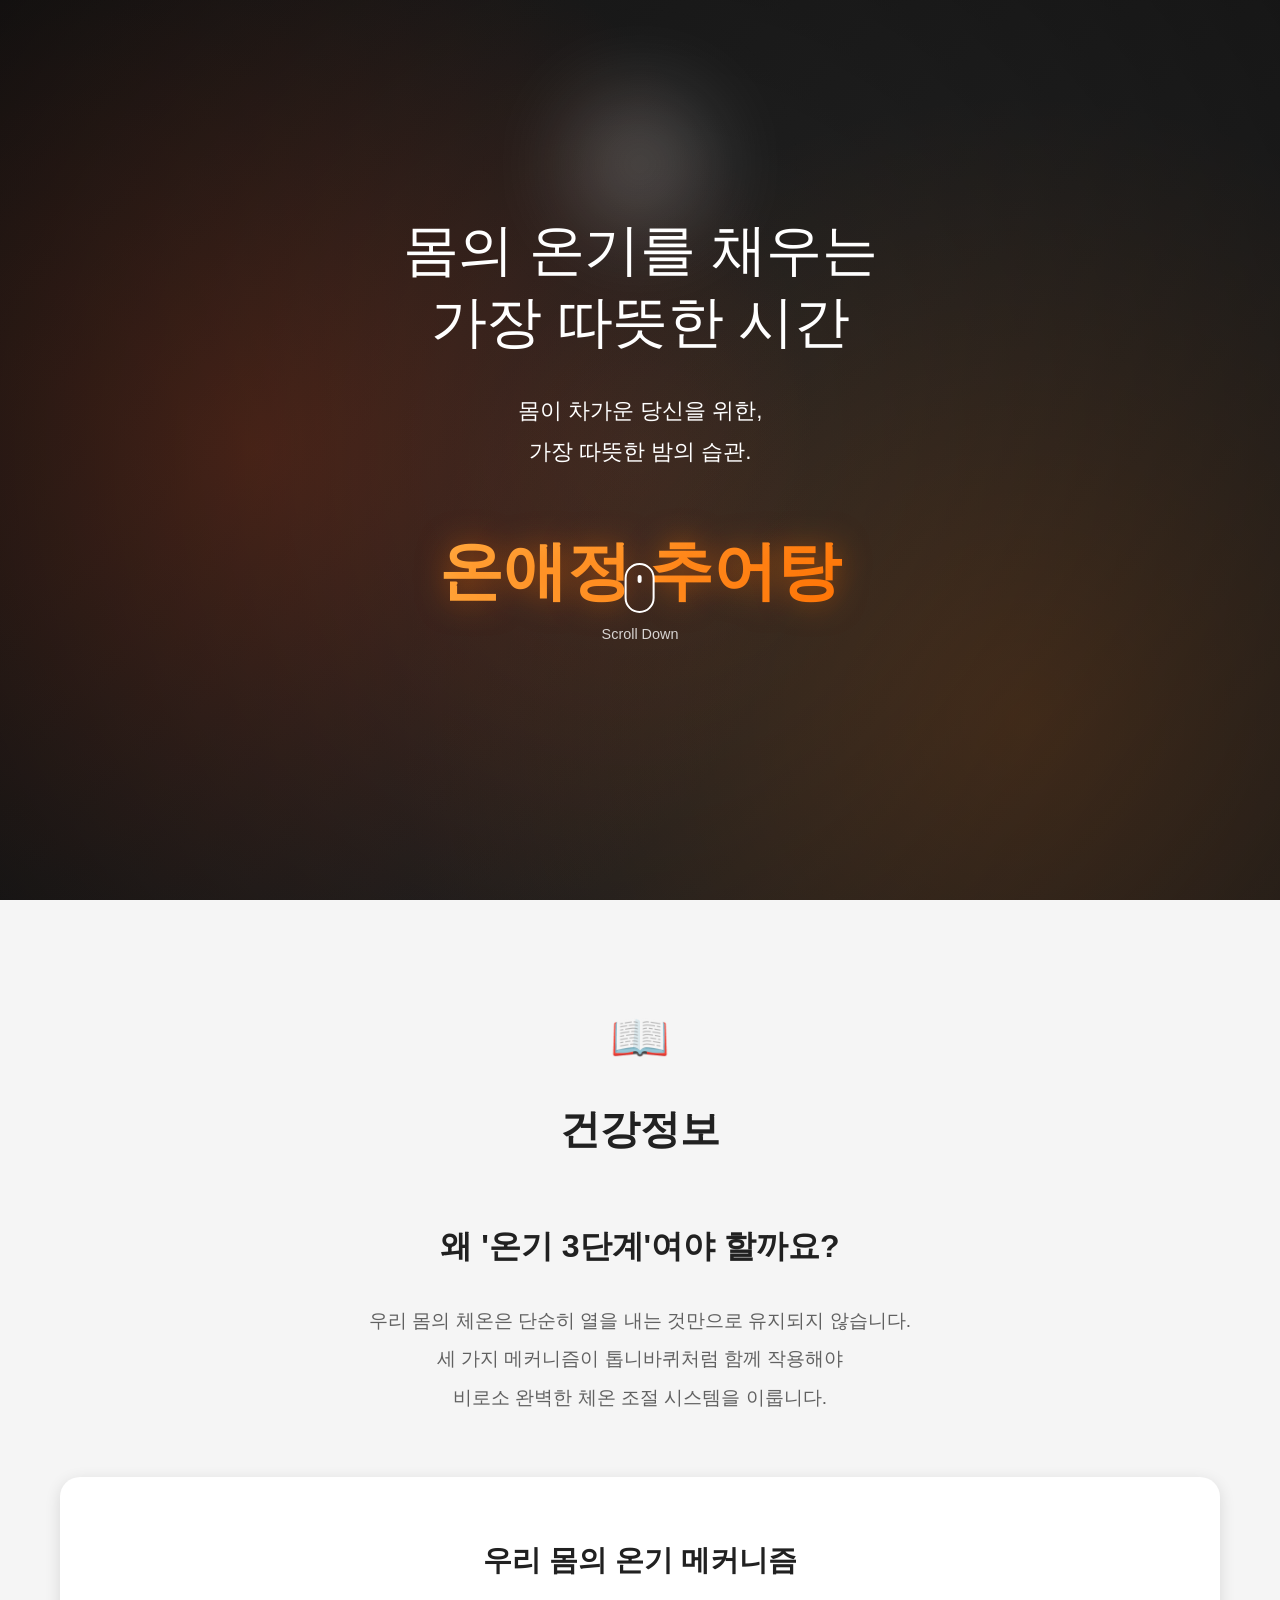
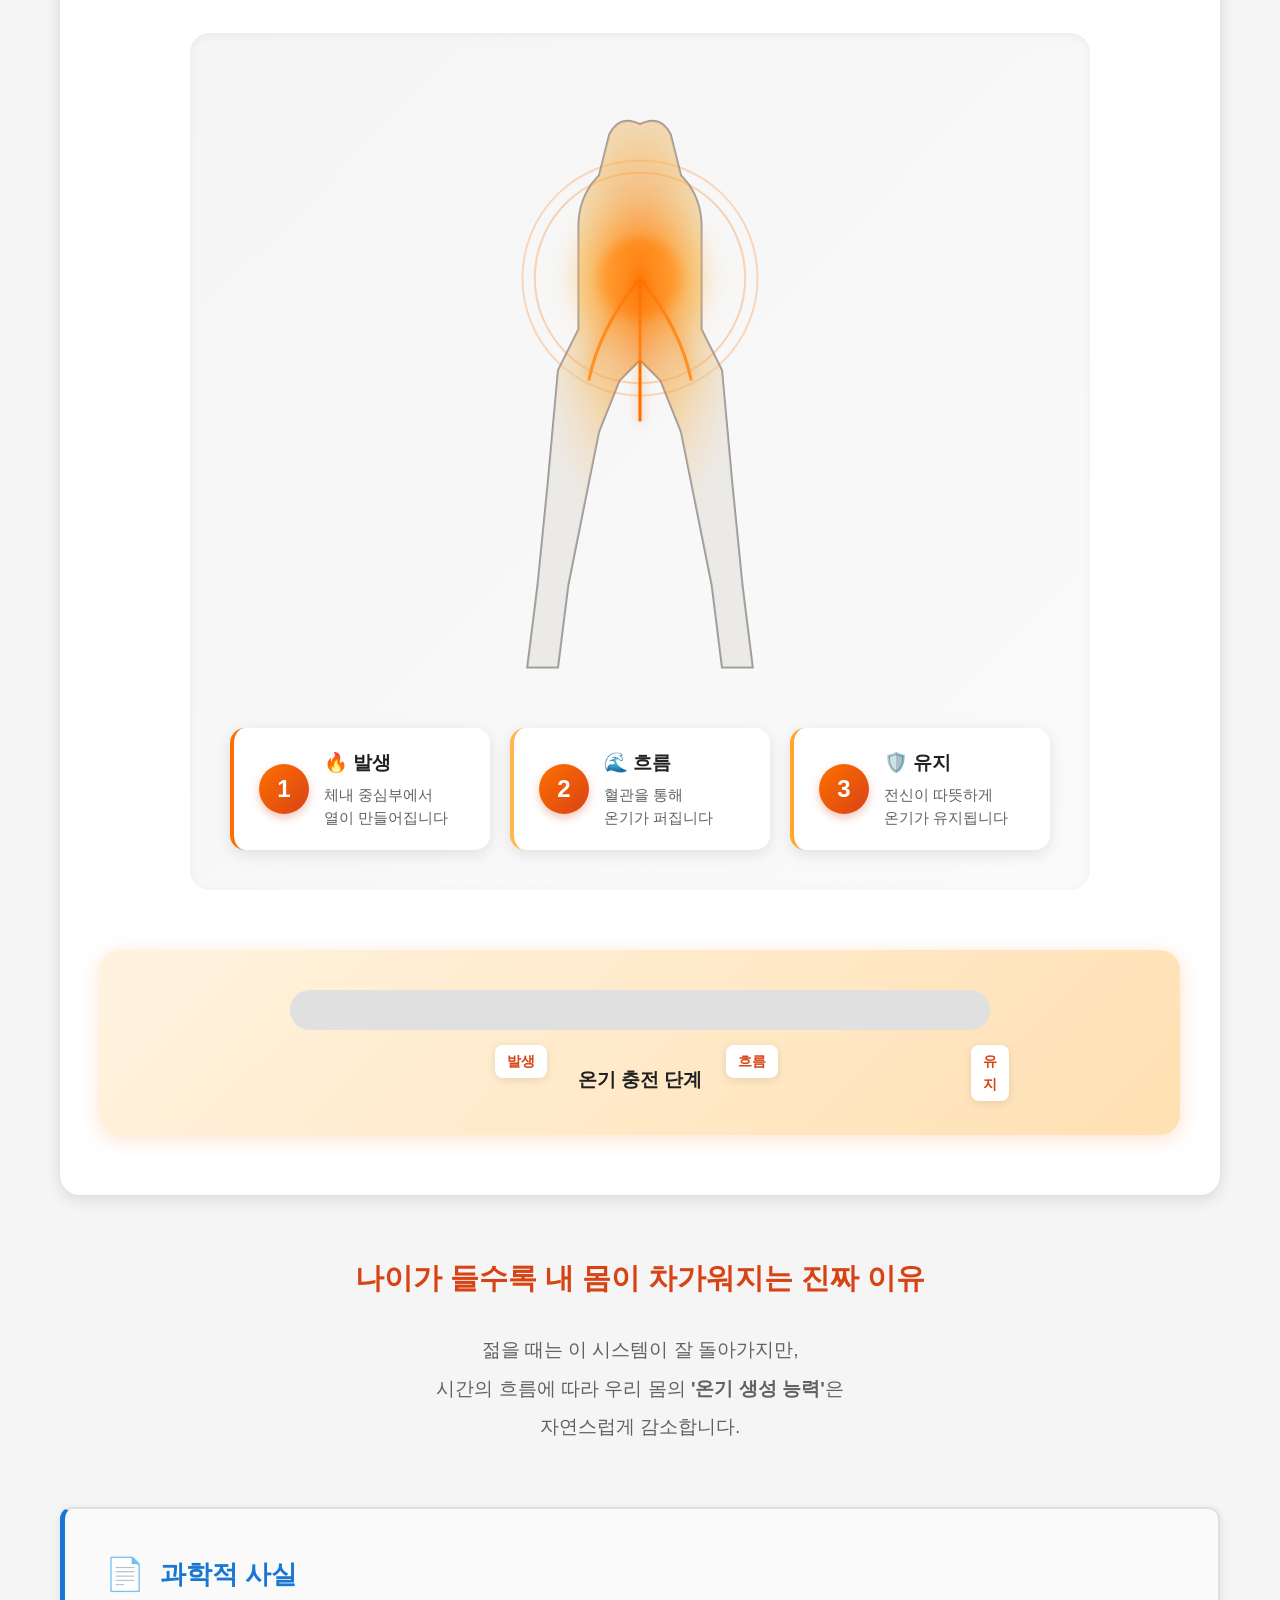
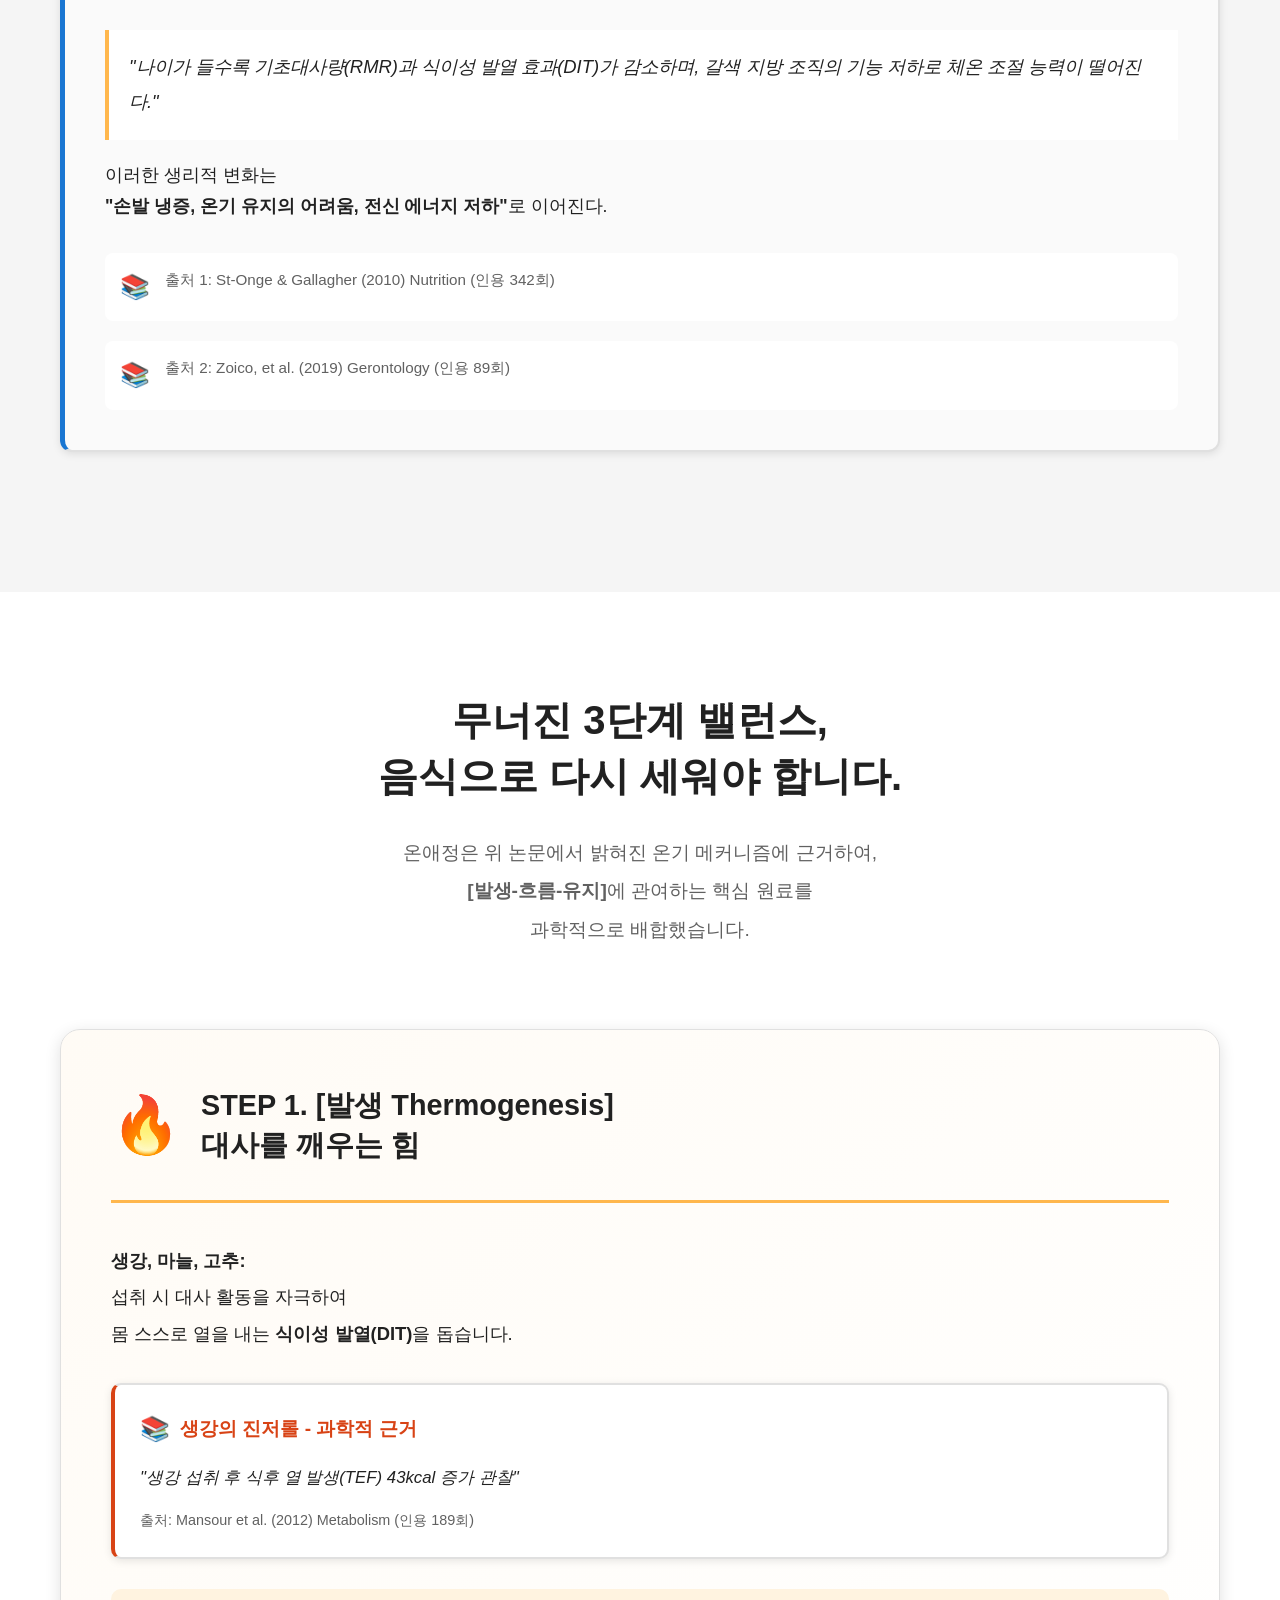
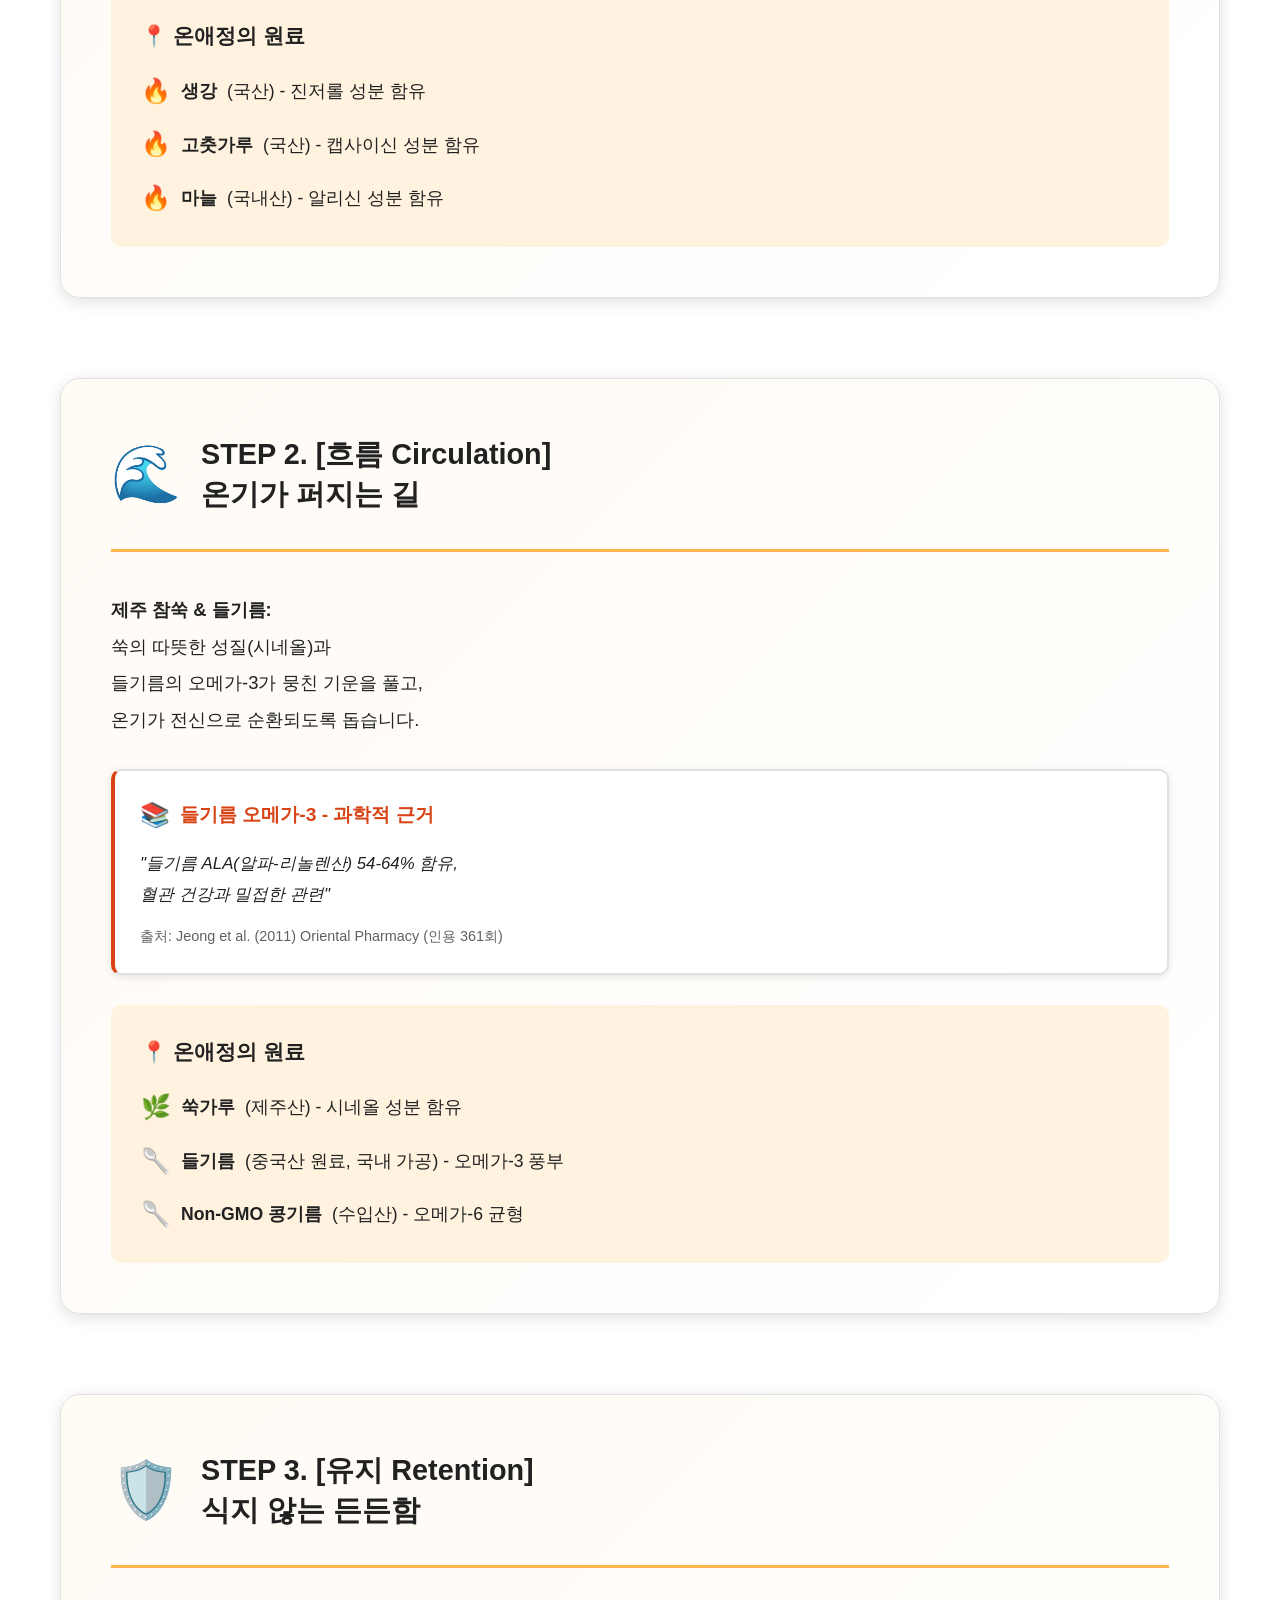
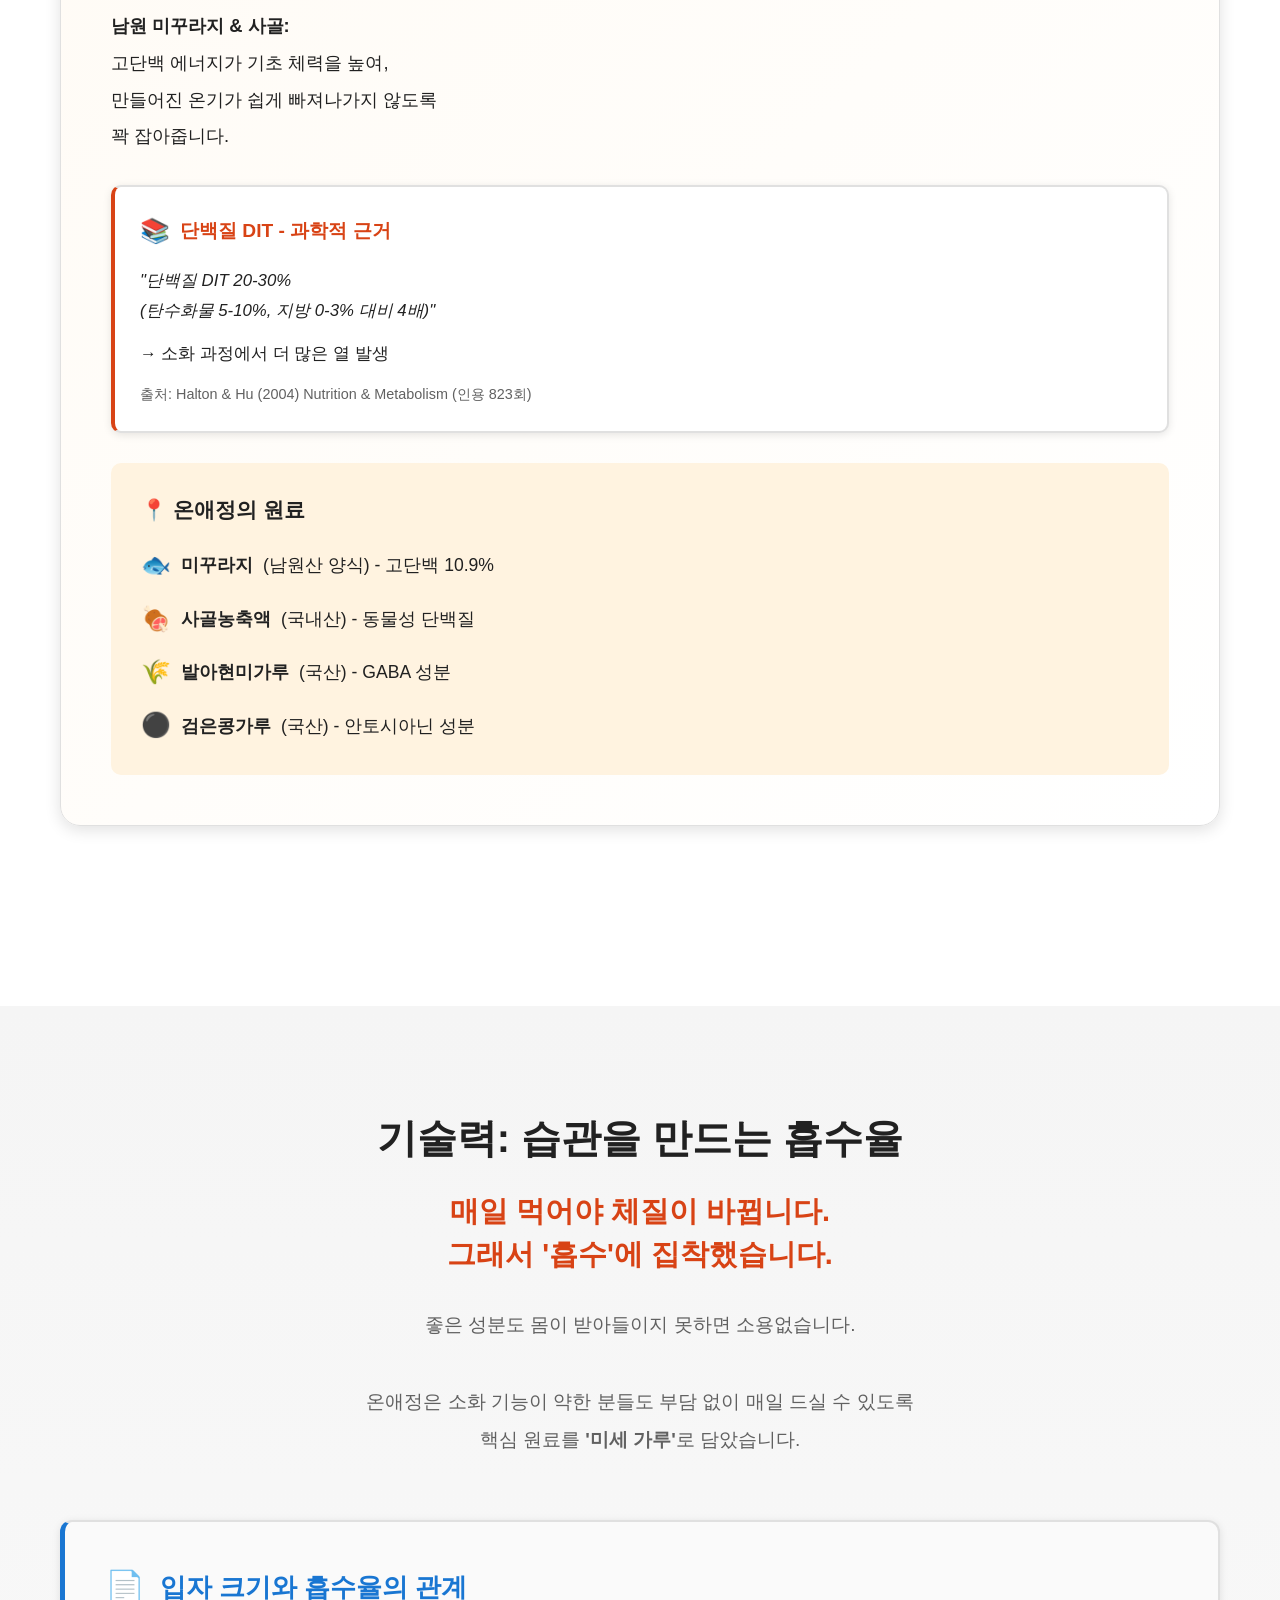
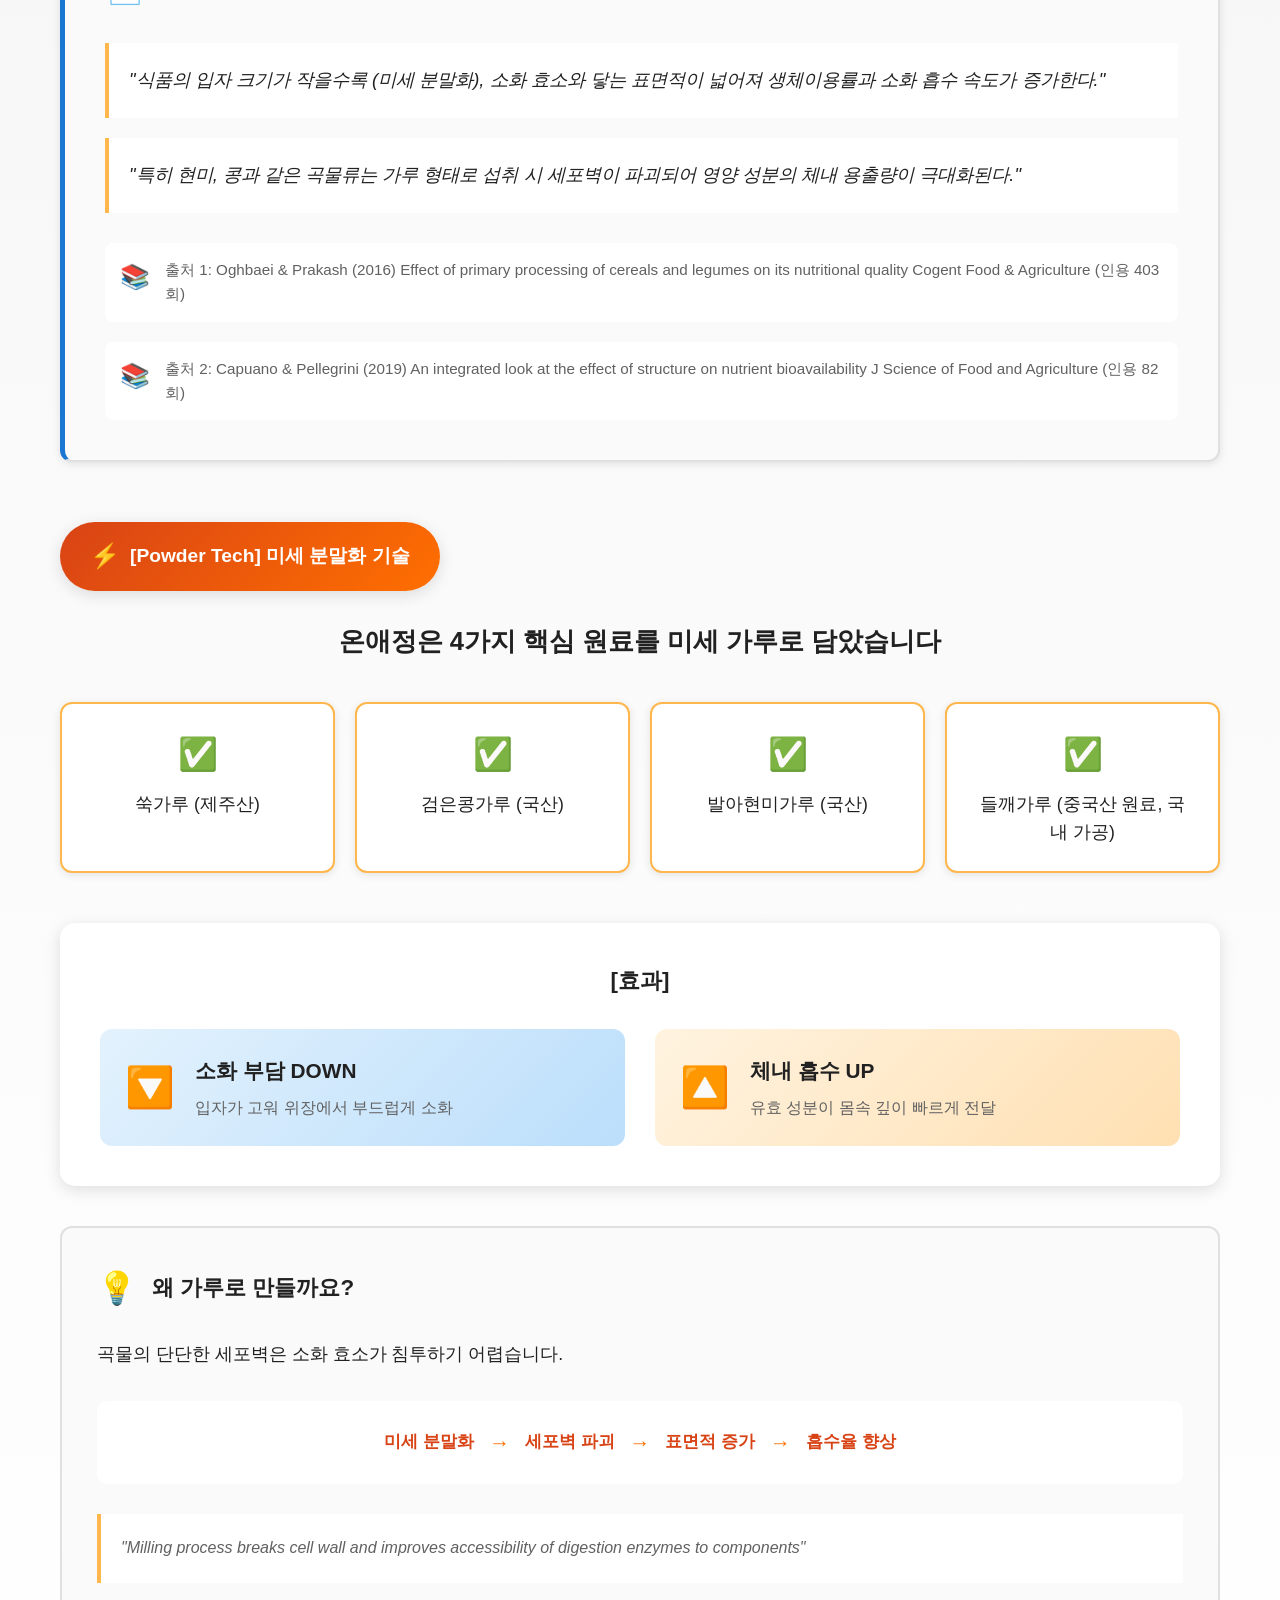
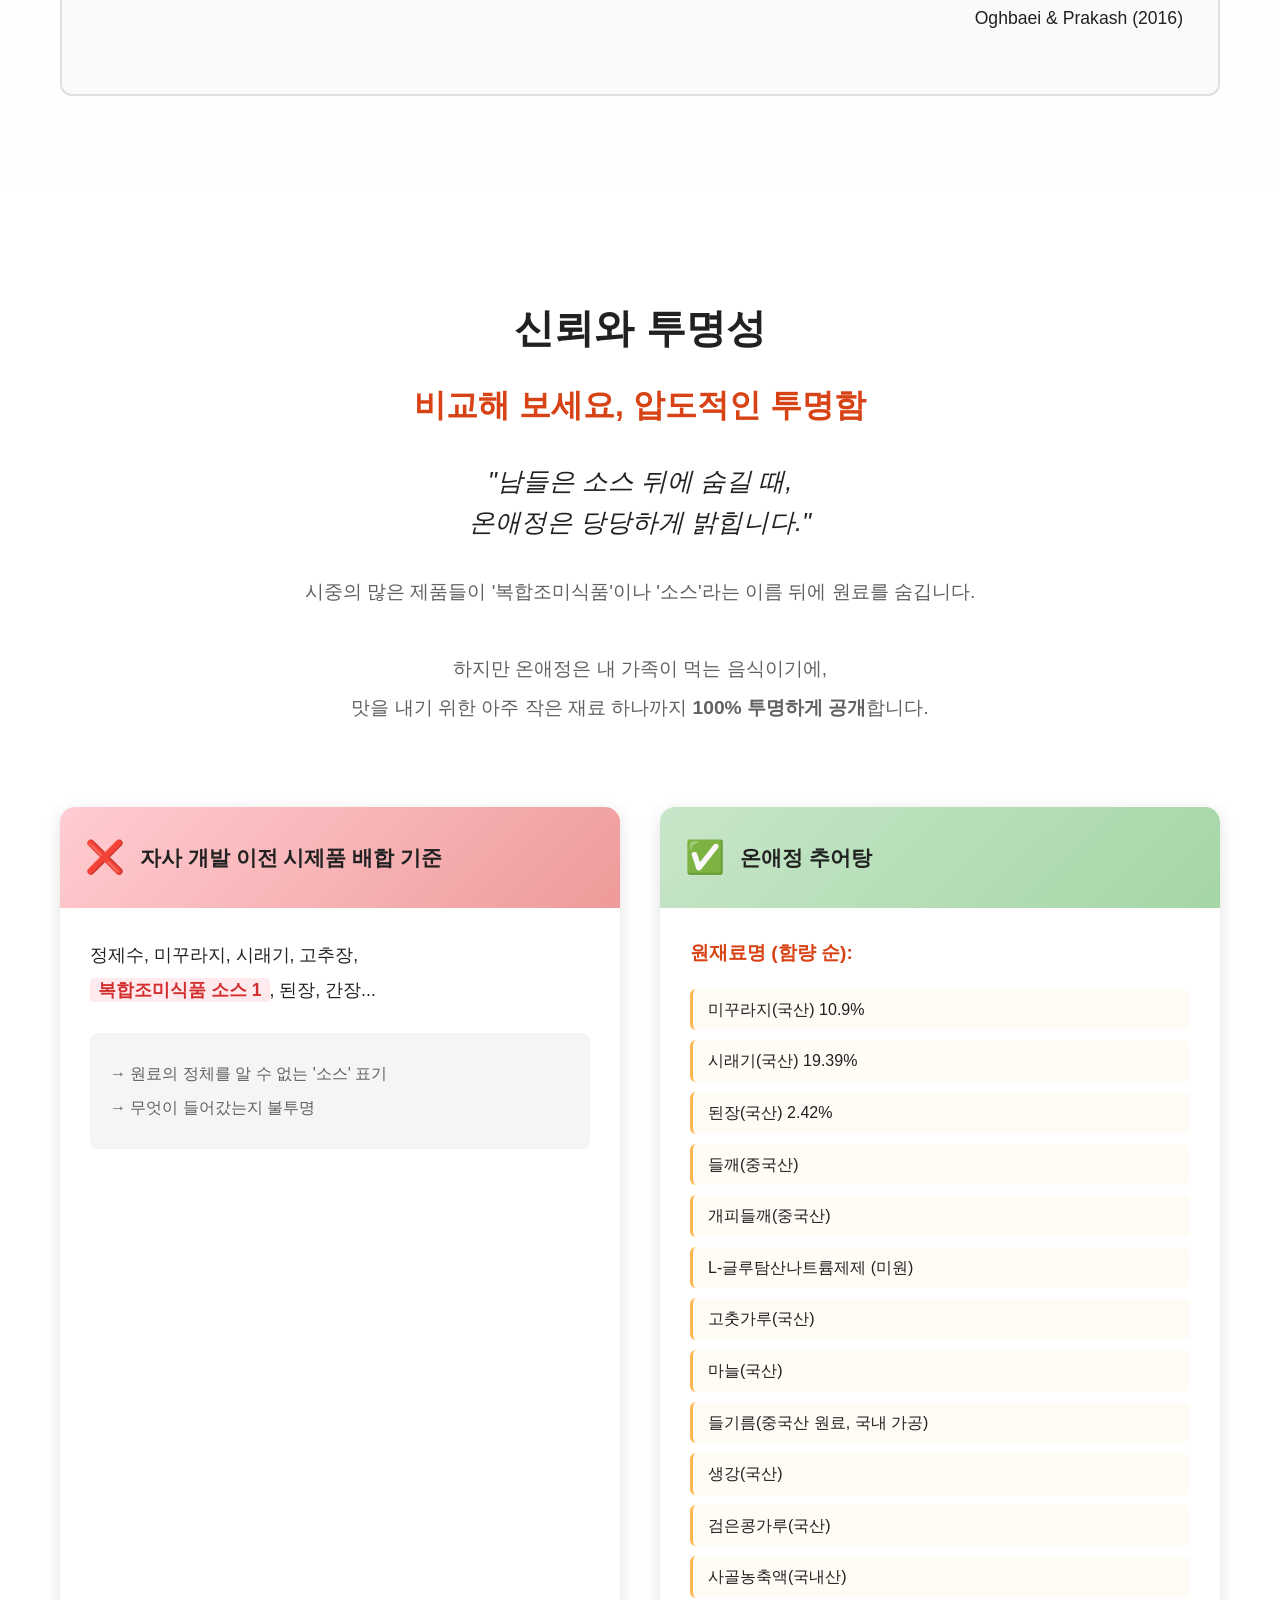
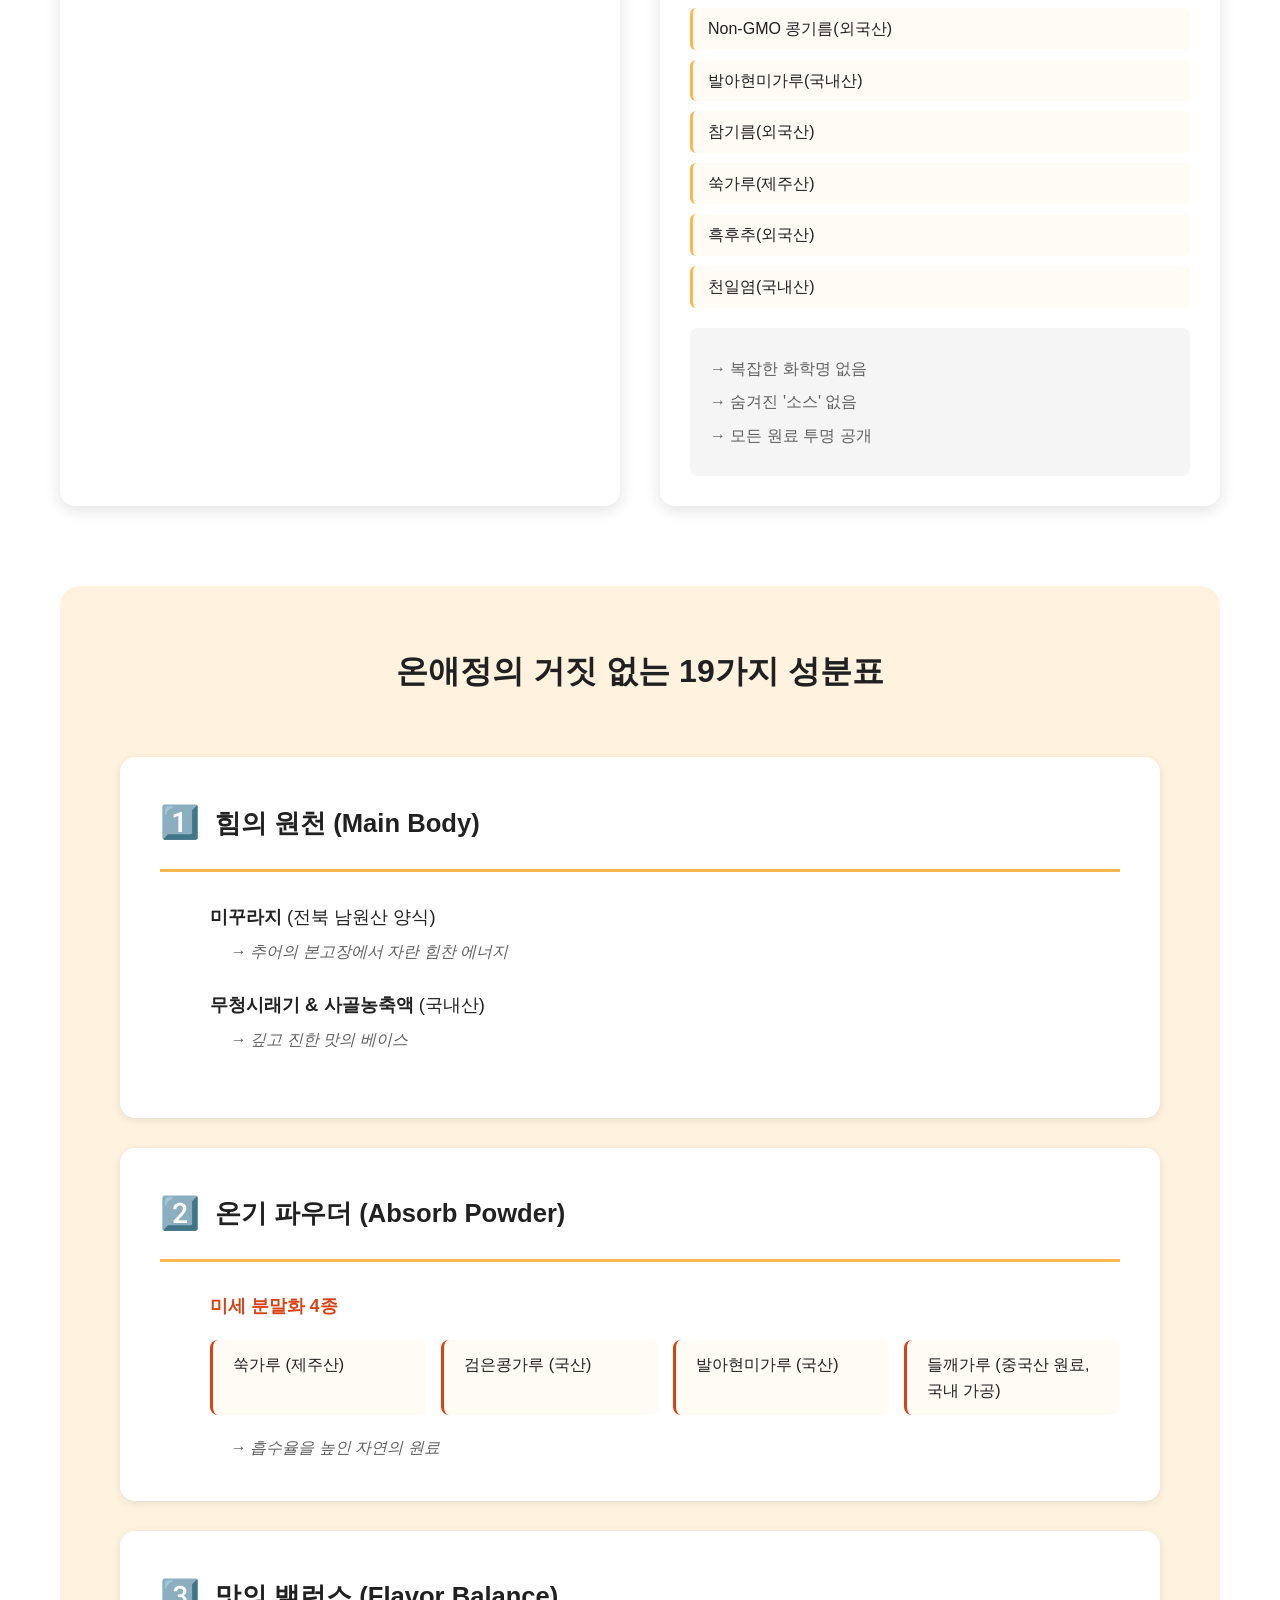
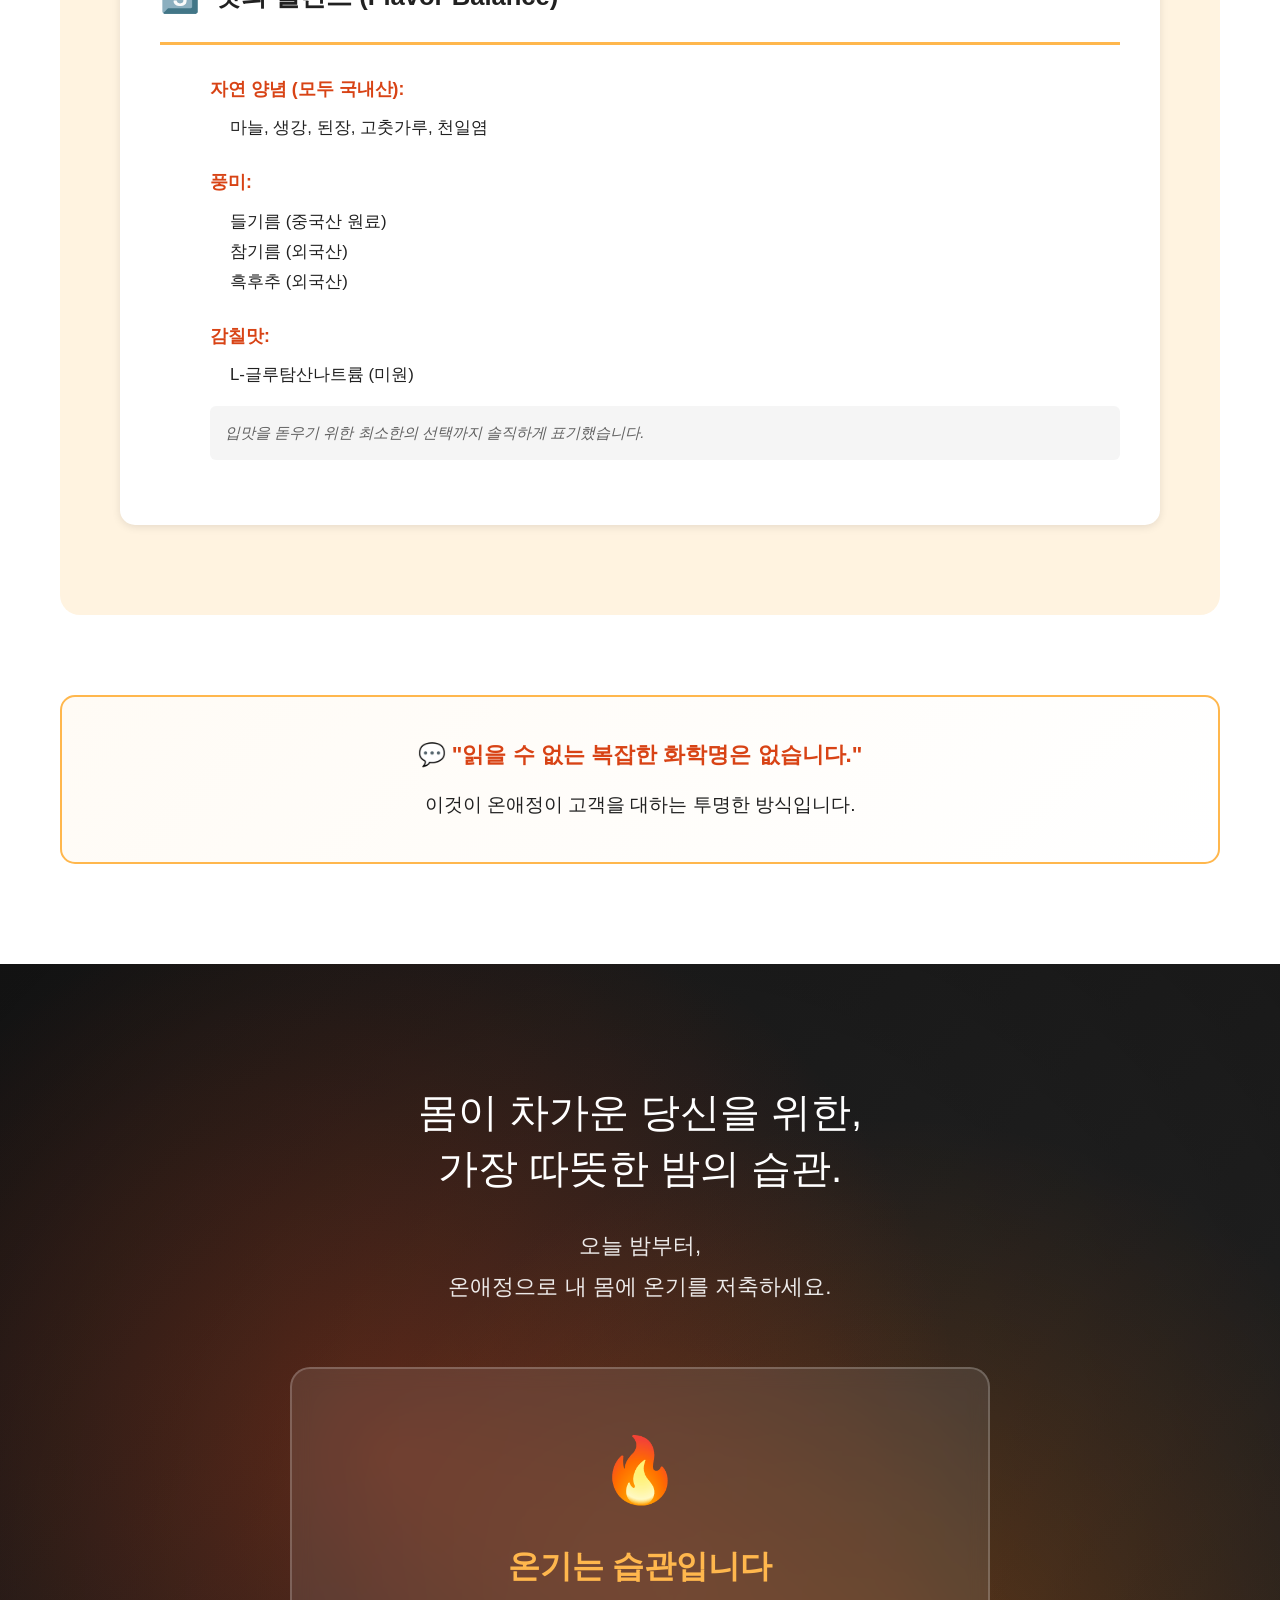
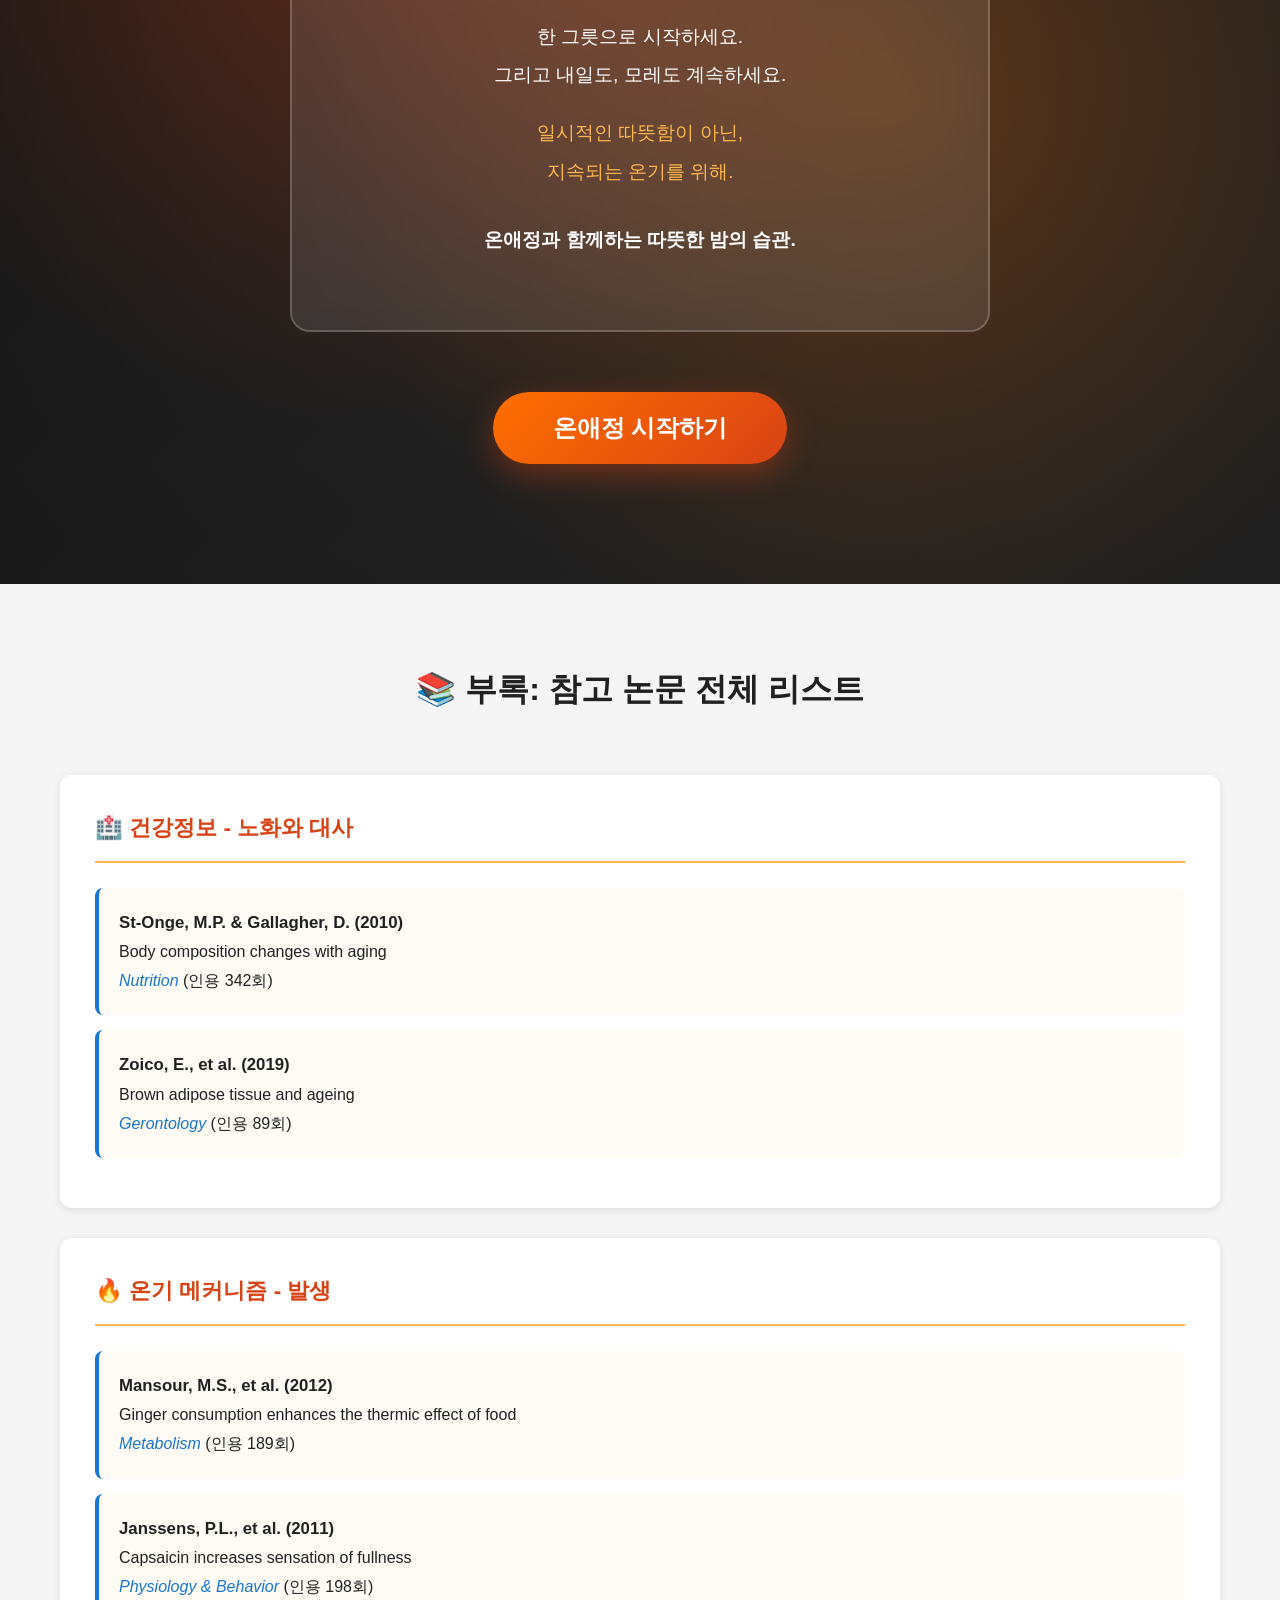
==== index.html @ 90ecb8a0 "feat: 온기 흐름 시각화 대폭 강화 - 인체 실루엣 SVG로 온기 발생→흐름→유지 3단계 애니메이션 구현 - STEP 1: 중앙부에서 열 발생 (불꽃 효과) - STEP 2: " ====
<!DOCTYPE html>
<html lang="ko">
<head>
    <meta charset="UTF-8">
    <meta name="viewport" content="width=device-width, initial-scale=1.0">
    <title>온애정 추어탕 - 몸의 온기를 채우는 가장 따뜻한 시간</title>
    <link rel="stylesheet" href="styles.css">
</head>
<body>
    <!-- 인트로 섹션 -->
    <section class="intro-section">
        <div class="intro-overlay"></div>
        <div class="intro-content">
            <div class="steam-effect"></div>
            <h1 class="intro-title fade-in-up">몸의 온기를 채우는<br>가장 따뜻한 시간</h1>
            <p class="intro-subtitle fade-in-up delay-1">몸이 차가운 당신을 위한,<br>가장 따뜻한 밤의 습관.</p>
            <h2 class="brand-name fade-in-up delay-2">온애정 추어탕</h2>
            <div class="scroll-indicator">
                <div class="mouse"></div>
                <p>Scroll Down</p>
            </div>
        </div>
    </section>

    <!-- 건강 정보 섹션 -->
    <section class="health-info-section">
        <div class="container">
            <div class="section-header">
                <span class="section-icon">📖</span>
                <h2 class="section-title">건강정보</h2>
            </div>

            <div class="content-block">
                <h3 class="question-title">왜 '온기 3단계'여야 할까요?</h3>
                <p class="description">우리 몸의 체온은 단순히 열을 내는 것만으로 유지되지 않습니다.<br>
                세 가지 메커니즘이 톱니바퀴처럼 함께 작용해야<br>
                비로소 완벽한 체온 조절 시스템을 이룹니다.</p>
            </div>

            <!-- 온기 메커니즘 다이어그램 -->
            <div class="mechanism-diagram">
                <h4 class="diagram-title">우리 몸의 온기 메커니즘</h4>
                
                <!-- 인체 실루엣으로 온기 흐름 시각화 -->
                <div class="body-warmth-visual">
                    <svg viewBox="0 0 800 600" class="warmth-svg">
                        <!-- 인체 실루엣 -->
                        <path class="body-silhouette" d="M400,50 Q380,40 370,60 L360,100 Q340,120 340,150 L340,250 Q330,270 320,290 L310,400 L300,500 L290,580 L320,580 L330,500 L340,450 L350,400 L360,350 L380,300 L400,280 L420,300 L440,350 L450,400 L460,450 L470,500 L480,580 L510,580 L500,500 L490,400 L480,290 Q470,270 460,250 L460,150 Q460,120 440,100 L430,60 Q420,40 400,50 Z" fill="#E8E8E8" stroke="#999" stroke-width="2"/>
                        
                        <!-- STEP 1: 발생 - 중앙에서 시작 -->
                        <g class="warmth-step step-1">
                            <circle class="heat-core" cx="400" cy="200" r="0">
                                <animate attributeName="r" from="0" to="40" dur="2s" begin="0s" fill="freeze"/>
                                <animate attributeName="opacity" from="0" to="1" dur="1s" begin="0s" fill="freeze"/>
                            </circle>
                            <circle class="heat-glow" cx="400" cy="200" r="0">
                                <animate attributeName="r" from="0" to="60" dur="2s" begin="0s" fill="freeze"/>
                                <animate attributeName="opacity" from="0" to="0.6" dur="1s" begin="0s" fill="freeze"/>
                            </circle>
                        </g>
                        
                        <!-- STEP 2: 흐름 - 사방으로 퍼짐 -->
                        <g class="warmth-step step-2">
                            <circle class="warmth-wave wave-1" cx="400" cy="200" r="40">
                                <animate attributeName="r" from="40" to="120" dur="2s" begin="2s" fill="freeze"/>
                                <animate attributeName="opacity" from="0" to="0.7" dur="0.5s" begin="2s" fill="freeze"/>
                                <animate attributeName="opacity" from="0.7" to="0.2" dur="1.5s" begin="2.5s" fill="freeze"/>
                            </circle>
                            <circle class="warmth-wave wave-2" cx="400" cy="200" r="40">
                                <animate attributeName="r" from="40" to="140" dur="2.5s" begin="2.3s" fill="freeze"/>
                                <animate attributeName="opacity" from="0" to="0.5" dur="0.5s" begin="2.3s" fill="freeze"/>
                                <animate attributeName="opacity" from="0.5" to="0.1" dur="2s" begin="2.8s" fill="freeze"/>
                            </circle>
                            <!-- 혈관 따라 흐르는 효과 -->
                            <path class="flow-path path-left" d="M400,200 Q360,250 350,300" stroke="#FF6F00" stroke-width="3" fill="none" stroke-dasharray="150" stroke-dashoffset="150">
                                <animate attributeName="stroke-dashoffset" from="150" to="0" dur="2s" begin="2s" fill="freeze"/>
                            </path>
                            <path class="flow-path path-right" d="M400,200 Q440,250 450,300" stroke="#FF6F00" stroke-width="3" fill="none" stroke-dasharray="150" stroke-dashoffset="150">
                                <animate attributeName="stroke-dashoffset" from="150" to="0" dur="2s" begin="2s" fill="freeze"/>
                            </path>
                            <path class="flow-path path-down" d="M400,200 L400,350" stroke="#FF6F00" stroke-width="3" fill="none" stroke-dasharray="150" stroke-dashoffset="150">
                                <animate attributeName="stroke-dashoffset" from="150" to="0" dur="2s" begin="2s" fill="freeze"/>
                            </path>
                        </g>
                        
                        <!-- STEP 3: 유지 - 전신이 따뜻해짐 -->
                        <g class="warmth-step step-3">
                            <path class="body-filled" d="M400,50 Q380,40 370,60 L360,100 Q340,120 340,150 L340,250 Q330,270 320,290 L310,400 L300,500 L290,580 L320,580 L330,500 L340,450 L350,400 L360,350 L380,300 L400,280 L420,300 L440,350 L450,400 L460,450 L470,500 L480,580 L510,580 L500,500 L490,400 L480,290 Q470,270 460,250 L460,150 Q460,120 440,100 L430,60 Q420,40 400,50 Z" fill="url(#warmthGradient)" opacity="0">
                                <animate attributeName="opacity" from="0" to="0.8" dur="2s" begin="4s" fill="freeze"/>
                            </path>
                        </g>
                        
                        <!-- 그라데이션 정의 -->
                        <defs>
                            <radialGradient id="warmthGradient" cx="50%" cy="30%">
                                <stop offset="0%" style="stop-color:#FF6F00;stop-opacity:0.9" />
                                <stop offset="50%" style="stop-color:#FFB74D;stop-opacity:0.6" />
                                <stop offset="100%" style="stop-color:#FFF3E0;stop-opacity:0.2" />
                            </radialGradient>
                        </defs>
                    </svg>
                    
                    <!-- 단계별 설명 -->
                    <div class="warmth-explanation">
                        <div class="warmth-step-label step-1-label">
                            <div class="label-number">1</div>
                            <div class="label-content">
                                <h5>🔥 발생</h5>
                                <p>체내 중심부에서<br>열이 만들어집니다</p>
                            </div>
                        </div>
                        <div class="warmth-step-label step-2-label">
                            <div class="label-number">2</div>
                            <div class="label-content">
                                <h5>🌊 흐름</h5>
                                <p>혈관을 통해<br>온기가 퍼집니다</p>
                            </div>
                        </div>
                        <div class="warmth-step-label step-3-label">
                            <div class="label-number">3</div>
                            <div class="label-content">
                                <h5>🛡️ 유지</h5>
                                <p>전신이 따뜻하게<br>온기가 유지됩니다</p>
                            </div>
                        </div>
                    </div>
                </div>
                
                <!-- 온도 게이지 -->
                <div class="temperature-gauge">
                    <div class="gauge-container">
                        <div class="gauge-bg"></div>
                        <div class="gauge-fill" data-target="100"></div>
                        <div class="gauge-markers">
                            <div class="marker" data-step="1" style="left: 33%">발생</div>
                            <div class="marker" data-step="2" style="left: 66%">흐름</div>
                            <div class="marker" data-step="3" style="left: 100%">유지</div>
                        </div>
                    </div>
                    <p class="gauge-label">온기 충전 단계</p>
                </div>
            </div>

            <div class="content-block">
                <h3 class="emphasis-title">나이가 들수록 내 몸이 차가워지는 진짜 이유</h3>
                <p class="description">젊을 때는 이 시스템이 잘 돌아가지만,<br>
                시간의 흐름에 따라 우리 몸의 <strong>'온기 생성 능력'</strong>은<br>
                자연스럽게 감소합니다.</p>
            </div>

            <!-- 논문 박스 1 -->
            <div class="paper-box">
                <div class="paper-header">
                    <span class="paper-icon">📄</span>
                    <h4>과학적 사실</h4>
                </div>
                <div class="paper-content">
                    <blockquote>
                        "나이가 들수록 기초대사량(RMR)과 식이성 발열 효과(DIT)가 감소하며,
                        갈색 지방 조직의 기능 저하로 체온 조절 능력이 떨어진다."
                    </blockquote>
                    <p class="paper-result">
                        이러한 생리적 변화는<br>
                        <strong>"손발 냉증, 온기 유지의 어려움, 전신 에너지 저하"</strong>로 이어진다.
                    </p>
                    <div class="paper-references">
                        <div class="reference-item">
                            <span class="ref-icon">📚</span>
                            <div class="ref-text">
                                <strong>출처 1:</strong> St-Onge & Gallagher (2010)<br>
                                <em>Nutrition</em> (인용 342회)
                            </div>
                        </div>
                        <div class="reference-item">
                            <span class="ref-icon">📚</span>
                            <div class="ref-text">
                                <strong>출처 2:</strong> Zoico, et al. (2019)<br>
                                <em>Gerontology</em> (인용 89회)
                            </div>
                        </div>
                    </div>
                </div>
            </div>
        </div>
    </section>

    <!-- 온애정 솔루션 섹션 -->
    <section class="solution-section">
        <div class="container">
            <div class="solution-intro">
                <h2 class="solution-title">무너진 3단계 밸런스,<br>음식으로 다시 세워야 합니다.</h2>
                <p class="solution-desc">
                    온애정은 위 논문에서 밝혀진 온기 메커니즘에 근거하여,<br>
                    <strong>[발생-흐름-유지]</strong>에 관여하는 핵심 원료를<br>
                    과학적으로 배합했습니다.
                </p>
            </div>

            <!-- STEP 1: 발생 -->
            <div class="solution-step">
                <div class="step-header">
                    <span class="step-emoji">🔥</span>
                    <h3>STEP 1. [발생 Thermogenesis]<br>대사를 깨우는 힘</h3>
                </div>
                <div class="step-content">
                    <div class="step-text">
                        <p class="step-description">
                            <strong>생강, 마늘, 고추:</strong><br>
                            섭취 시 대사 활동을 자극하여<br>
                            몸 스스로 열을 내는 <strong>식이성 발열(DIT)</strong>을 돕습니다.
                        </p>
                    </div>
                    
                    <!-- 생강 논문 박스 -->
                    <div class="mini-paper-box">
                        <div class="mini-paper-header">
                            <span>📚</span>
                            <h5>생강의 진저롤 - 과학적 근거</h5>
                        </div>
                        <blockquote class="mini-quote">
                            "생강 섭취 후 식후 열 발생(TEF) 43kcal 증가 관찰"
                        </blockquote>
                        <p class="mini-reference">
                            출처: Mansour et al. (2012)<br>
                            <em>Metabolism</em> (인용 189회)
                        </p>
                    </div>

                    <!-- 원료 리스트 -->
                    <div class="ingredients-list">
                        <h5>📍 온애정의 원료</h5>
                        <ul>
                            <li><span class="ing-icon">🔥</span> <strong>생강</strong> (국산) - 진저롤 성분 함유</li>
                            <li><span class="ing-icon">🔥</span> <strong>고춧가루</strong> (국산) - 캡사이신 성분 함유</li>
                            <li><span class="ing-icon">🔥</span> <strong>마늘</strong> (국내산) - 알리신 성분 함유</li>
                        </ul>
                    </div>
                </div>
            </div>

            <!-- STEP 2: 흐름 -->
            <div class="solution-step">
                <div class="step-header">
                    <span class="step-emoji">🌊</span>
                    <h3>STEP 2. [흐름 Circulation]<br>온기가 퍼지는 길</h3>
                </div>
                <div class="step-content">
                    <div class="step-text">
                        <p class="step-description">
                            <strong>제주 참쑥 & 들기름:</strong><br>
                            쑥의 따뜻한 성질(시네올)과<br>
                            들기름의 오메가-3가 뭉친 기운을 풀고,<br>
                            온기가 전신으로 순환되도록 돕습니다.
                        </p>
                    </div>
                    
                    <!-- 들기름 논문 박스 -->
                    <div class="mini-paper-box">
                        <div class="mini-paper-header">
                            <span>📚</span>
                            <h5>들기름 오메가-3 - 과학적 근거</h5>
                        </div>
                        <blockquote class="mini-quote">
                            "들기름 ALA(알파-리놀렌산) 54-64% 함유,<br>
                            혈관 건강과 밀접한 관련"
                        </blockquote>
                        <p class="mini-reference">
                            출처: Jeong et al. (2011)<br>
                            <em>Oriental Pharmacy</em> (인용 361회)
                        </p>
                    </div>

                    <!-- 원료 리스트 -->
                    <div class="ingredients-list">
                        <h5>📍 온애정의 원료</h5>
                        <ul>
                            <li><span class="ing-icon">🌿</span> <strong>쑥가루</strong> (제주산) - 시네올 성분 함유</li>
                            <li><span class="ing-icon">🥄</span> <strong>들기름</strong> (중국산 원료, 국내 가공) - 오메가-3 풍부</li>
                            <li><span class="ing-icon">🥄</span> <strong>Non-GMO 콩기름</strong> (수입산) - 오메가-6 균형</li>
                        </ul>
                    </div>
                </div>
            </div>

            <!-- STEP 3: 유지 -->
            <div class="solution-step">
                <div class="step-header">
                    <span class="step-emoji">🛡️</span>
                    <h3>STEP 3. [유지 Retention]<br>식지 않는 든든함</h3>
                </div>
                <div class="step-content">
                    <div class="step-text">
                        <p class="step-description">
                            <strong>남원 미꾸라지 & 사골:</strong><br>
                            고단백 에너지가 기초 체력을 높여,<br>
                            만들어진 온기가 쉽게 빠져나가지 않도록<br>
                            꽉 잡아줍니다.
                        </p>
                    </div>
                    
                    <!-- 단백질 논문 박스 -->
                    <div class="mini-paper-box">
                        <div class="mini-paper-header">
                            <span>📚</span>
                            <h5>단백질 DIT - 과학적 근거</h5>
                        </div>
                        <blockquote class="mini-quote">
                            "단백질 DIT 20-30%<br>
                            (탄수화물 5-10%, 지방 0-3% 대비 4배)"
                        </blockquote>
                        <p class="mini-result">
                            → 소화 과정에서 더 많은 열 발생
                        </p>
                        <p class="mini-reference">
                            출처: Halton & Hu (2004)<br>
                            <em>Nutrition & Metabolism</em> (인용 823회)
                        </p>
                    </div>

                    <!-- 원료 리스트 -->
                    <div class="ingredients-list">
                        <h5>📍 온애정의 원료</h5>
                        <ul>
                            <li><span class="ing-icon">🐟</span> <strong>미꾸라지</strong> (남원산 양식) - 고단백 10.9%</li>
                            <li><span class="ing-icon">🍖</span> <strong>사골농축액</strong> (국내산) - 동물성 단백질</li>
                            <li><span class="ing-icon">🌾</span> <strong>발아현미가루</strong> (국산) - GABA 성분</li>
                            <li><span class="ing-icon">⚫</span> <strong>검은콩가루</strong> (국산) - 안토시아닌 성분</li>
                        </ul>
                    </div>
                </div>
            </div>
        </div>
    </section>

    <!-- 기술력 섹션 -->
    <section class="technology-section">
        <div class="container">
            <div class="tech-intro">
                <h2 class="tech-title">기술력: 습관을 만드는 흡수율</h2>
                <h3 class="tech-subtitle">매일 먹어야 체질이 바뀝니다.<br>그래서 '흡수'에 집착했습니다.</h3>
                <p class="tech-description">
                    좋은 성분도 몸이 받아들이지 못하면 소용없습니다.<br><br>
                    온애정은 소화 기능이 약한 분들도 부담 없이 매일 드실 수 있도록<br>
                    핵심 원료를 <strong>'미세 가루'</strong>로 담았습니다.
                </p>
            </div>

            <!-- 흡수율 논문 박스 -->
            <div class="paper-box absorption-paper">
                <div class="paper-header">
                    <span class="paper-icon">📄</span>
                    <h4>입자 크기와 흡수율의 관계</h4>
                </div>
                <div class="paper-content">
                    <blockquote>
                        "식품의 입자 크기가 작을수록 (미세 분말화), 소화 효소와 닿는
                        표면적이 넓어져 생체이용률과 소화 흡수 속도가 증가한다."
                    </blockquote>
                    <blockquote>
                        "특히 현미, 콩과 같은 곡물류는 가루 형태로 섭취 시 세포벽이 파괴되어
                        영양 성분의 체내 용출량이 극대화된다."
                    </blockquote>
                    <div class="paper-references">
                        <div class="reference-item">
                            <span class="ref-icon">📚</span>
                            <div class="ref-text">
                                <strong>출처 1:</strong> Oghbaei & Prakash (2016)<br>
                                <em>Effect of primary processing of cereals and legumes on its nutritional quality</em><br>
                                Cogent Food & Agriculture (인용 403회)
                            </div>
                        </div>
                        <div class="reference-item">
                            <span class="ref-icon">📚</span>
                            <div class="ref-text">
                                <strong>출처 2:</strong> Capuano & Pellegrini (2019)<br>
                                <em>An integrated look at the effect of structure on nutrient bioavailability</em><br>
                                J Science of Food and Agriculture (인용 82회)
                            </div>
                        </div>
                    </div>
                </div>
            </div>

            <!-- 미세 분말화 기술 -->
            <div class="powder-tech">
                <div class="powder-badge">
                    <span class="badge-icon">⚡</span>
                    <span class="badge-text">[Powder Tech] 미세 분말화 기술</span>
                </div>
                <h4 class="powder-title">온애정은 4가지 핵심 원료를 미세 가루로 담았습니다</h4>
                
                <div class="powder-grid">
                    <div class="powder-item">
                        <span class="powder-icon">✅</span>
                        <p>쑥가루 (제주산)</p>
                    </div>
                    <div class="powder-item">
                        <span class="powder-icon">✅</span>
                        <p>검은콩가루 (국산)</p>
                    </div>
                    <div class="powder-item">
                        <span class="powder-icon">✅</span>
                        <p>발아현미가루 (국산)</p>
                    </div>
                    <div class="powder-item">
                        <span class="powder-icon">✅</span>
                        <p>들깨가루 (중국산 원료, 국내 가공)</p>
                    </div>
                </div>

                <!-- 효과 표시 -->
                <div class="effect-display">
                    <h5>[효과]</h5>
                    <div class="effect-items">
                        <div class="effect-item down">
                            <span class="effect-arrow">🔽</span>
                            <div class="effect-text">
                                <strong>소화 부담 DOWN</strong>
                                <p>입자가 고워 위장에서 부드럽게 소화</p>
                            </div>
                        </div>
                        <div class="effect-item up">
                            <span class="effect-arrow">🔼</span>
                            <div class="effect-text">
                                <strong>체내 흡수 UP</strong>
                                <p>유효 성분이 몸속 깊이 빠르게 전달</p>
                            </div>
                        </div>
                    </div>
                </div>

                <!-- 왜 가루로 만들까요? -->
                <div class="info-box">
                    <div class="info-header">
                        <span class="info-icon">💡</span>
                        <h5>왜 가루로 만들까요?</h5>
                    </div>
                    <div class="info-content">
                        <p>곡물의 단단한 세포벽은 소화 효소가 침투하기 어렵습니다.</p>
                        <div class="process-flow">
                            <span>미세 분말화</span>
                            <span class="arrow-right">→</span>
                            <span>세포벽 파괴</span>
                            <span class="arrow-right">→</span>
                            <span>표면적 증가</span>
                            <span class="arrow-right">→</span>
                            <span>흡수율 향상</span>
                        </div>
                        <blockquote class="info-quote">
                            "Milling process breaks cell wall and improves accessibility of digestion enzymes to components"
                        </blockquote>
                        <p class="info-reference">Oghbaei & Prakash (2016)</p>
                    </div>
                </div>
            </div>
        </div>
    </section>

    <!-- 신뢰와 투명성 섹션 -->
    <section class="transparency-section">
        <div class="container">
            <div class="transparency-intro">
                <h2 class="trans-title">신뢰와 투명성</h2>
                <h3 class="trans-subtitle">비교해 보세요, 압도적인 투명함</h3>
                <p class="trans-quote">"남들은 소스 뒤에 숨길 때,<br>온애정은 당당하게 밝힙니다."</p>
                <p class="trans-description">
                    시중의 많은 제품들이 '복합조미식품'이나 '소스'라는 이름 뒤에 원료를 숨깁니다.<br><br>
                    하지만 온애정은 내 가족이 먹는 음식이기에,<br>
                    맛을 내기 위한 아주 작은 재료 하나까지 <strong>100% 투명하게 공개</strong>합니다.
                </p>
            </div>

            <!-- 비교 테이블 -->
            <div class="comparison-table">
                <div class="comparison-item before">
                    <div class="comparison-header bad">
                        <span class="comparison-icon">❌</span>
                        <h4>자사 개발 이전 시제품 배합 기준</h4>
                    </div>
                    <div class="comparison-content">
                        <p class="ingredient-text">
                            정제수, 미꾸라지, 시래기, 고추장,<br>
                            <strong class="highlight-bad">복합조미식품 소스 1</strong>, 된장, 간장...
                        </p>
                        <div class="comparison-note">
                            <p>→ 원료의 정체를 알 수 없는 '소스' 표기</p>
                            <p>→ 무엇이 들어갔는지 불투명</p>
                        </div>
                    </div>
                </div>

                <div class="comparison-item after">
                    <div class="comparison-header good">
                        <span class="comparison-icon">✅</span>
                        <h4>온애정 추어탕</h4>
                    </div>
                    <div class="comparison-content">
                        <p class="ingredient-label">원재료명 (함량 순):</p>
                        <ul class="ingredient-list-detail">
                            <li>미꾸라지(국산) 10.9%</li>
                            <li>시래기(국산) 19.39%</li>
                            <li>된장(국산) 2.42%</li>
                            <li>들깨(중국산)</li>
                            <li>개피들깨(중국산)</li>
                            <li>L-글루탐산나트륨제제 (미원)</li>
                            <li>고춧가루(국산)</li>
                            <li>마늘(국산)</li>
                            <li>들기름(중국산 원료, 국내 가공)</li>
                            <li>생강(국산)</li>
                            <li>검은콩가루(국산)</li>
                            <li>사골농축액(국내산)</li>
                            <li>Non-GMO 콩기름(외국산)</li>
                            <li>발아현미가루(국내산)</li>
                            <li>참기름(외국산)</li>
                            <li>쑥가루(제주산)</li>
                            <li>흑후추(외국산)</li>
                            <li>천일염(국내산)</li>
                        </ul>
                        <div class="comparison-note">
                            <p>→ 복잡한 화학명 없음</p>
                            <p>→ 숨겨진 '소스' 없음</p>
                            <p>→ 모든 원료 투명 공개</p>
                        </div>
                    </div>
                </div>
            </div>

            <!-- 19가지 성분표 -->
            <div class="ingredient-breakdown">
                <h3 class="breakdown-title">온애정의 거짓 없는 19가지 성분표</h3>

                <div class="breakdown-category">
                    <div class="category-header">
                        <span class="category-number">1️⃣</span>
                        <h4>힘의 원천 (Main Body)</h4>
                    </div>
                    <div class="category-content">
                        <div class="ingredient-detail">
                            <p><strong>미꾸라지</strong> (전북 남원산 양식)</p>
                            <span class="ingredient-desc">→ 추어의 본고장에서 자란 힘찬 에너지</span>
                        </div>
                        <div class="ingredient-detail">
                            <p><strong>무청시래기 & 사골농축액</strong> (국내산)</p>
                            <span class="ingredient-desc">→ 깊고 진한 맛의 베이스</span>
                        </div>
                    </div>
                </div>

                <div class="breakdown-category">
                    <div class="category-header">
                        <span class="category-number">2️⃣</span>
                        <h4>온기 파우더 (Absorb Powder)</h4>
                    </div>
                    <div class="category-content">
                        <p class="category-subtitle">미세 분말화 4종</p>
                        <ul class="powder-list">
                            <li>쑥가루 (제주산)</li>
                            <li>검은콩가루 (국산)</li>
                            <li>발아현미가루 (국산)</li>
                            <li>들깨가루 (중국산 원료, 국내 가공)</li>
                        </ul>
                        <span class="ingredient-desc">→ 흡수율을 높인 자연의 원료</span>
                    </div>
                </div>

                <div class="breakdown-category">
                    <div class="category-header">
                        <span class="category-number">3️⃣</span>
                        <h4>맛의 밸런스 (Flavor Balance)</h4>
                    </div>
                    <div class="category-content">
                        <div class="flavor-group">
                            <p class="flavor-label">자연 양념 (모두 국내산):</p>
                            <p class="flavor-items">마늘, 생강, 된장, 고춧가루, 천일염</p>
                        </div>
                        <div class="flavor-group">
                            <p class="flavor-label">풍미:</p>
                            <p class="flavor-items">
                                들기름 (중국산 원료)<br>
                                참기름 (외국산)<br>
                                흑후추 (외국산)
                            </p>
                        </div>
                        <div class="flavor-group">
                            <p class="flavor-label">감칠맛:</p>
                            <p class="flavor-items">L-글루탐산나트륨 (미원)</p>
                            <span class="flavor-note">
                                입맛을 돋우기 위한 최소한의 선택까지 솔직하게 표기했습니다.
                            </span>
                        </div>
                    </div>
                </div>
            </div>

            <!-- 마무리 메시지 -->
            <div class="transparency-message">
                <p class="message-quote">💬 "읽을 수 없는 복잡한 화학명은 없습니다."</p>
                <p class="message-text">이것이 온애정이 고객을 대하는 투명한 방식입니다.</p>
            </div>
        </div>
    </section>

    <!-- 아웃트로 / CTA 섹션 -->
    <section class="outro-section">
        <div class="outro-overlay"></div>
        <div class="container">
            <div class="outro-content">
                <h2 class="outro-title">몸이 차가운 당신을 위한,<br>가장 따뜻한 밤의 습관.</h2>
                <p class="outro-subtitle">오늘 밤부터,<br>온애정으로 내 몸에 온기를 저축하세요.</p>
                
                <div class="habit-box">
                    <span class="habit-icon">🔥</span>
                    <h3>온기는 습관입니다</h3>
                    <p>한 그릇으로 시작하세요.<br>그리고 내일도, 모레도 계속하세요.</p>
                    <p class="habit-emphasis">일시적인 따뜻함이 아닌,<br>지속되는 온기를 위해.</p>
                    <p class="habit-brand">온애정과 함께하는 따뜻한 밤의 습관.</p>
                </div>

                <button class="cta-button">온애정 시작하기</button>
            </div>
        </div>
    </section>

    <!-- 부록: 참고 논문 섹션 -->
    <section class="references-section">
        <div class="container">
            <h2 class="references-title">📚 부록: 참고 논문 전체 리스트</h2>
            
            <div class="reference-category">
                <h3>🏥 건강정보 - 노화와 대사</h3>
                <ul class="reference-list">
                    <li>
                        <strong>St-Onge, M.P. & Gallagher, D. (2010)</strong><br>
                        Body composition changes with aging<br>
                        <em>Nutrition</em> (인용 342회)
                    </li>
                    <li>
                        <strong>Zoico, E., et al. (2019)</strong><br>
                        Brown adipose tissue and ageing<br>
                        <em>Gerontology</em> (인용 89회)
                    </li>
                </ul>
            </div>

            <div class="reference-category">
                <h3>🔥 온기 메커니즘 - 발생</h3>
                <ul class="reference-list">
                    <li>
                        <strong>Mansour, M.S., et al. (2012)</strong><br>
                        Ginger consumption enhances the thermic effect of food<br>
                        <em>Metabolism</em> (인용 189회)
                    </li>
                    <li>
                        <strong>Janssens, P.L., et al. (2011)</strong><br>
                        Capsaicin increases sensation of fullness<br>
                        <em>Physiology & Behavior</em> (인용 198회)
                    </li>
                    <li>
                        <strong>Srinivasan, K. (2007)</strong><br>
                        Black pepper and its pungent principle-piperine<br>
                        <em>Critical Reviews in Food Science</em> (인용 1,168회)
                    </li>
                </ul>
            </div>

            <div class="reference-category">
                <h3>🌊 온기 메커니즘 - 흐름</h3>
                <ul class="reference-list">
                    <li>
                        <strong>Jeong, S.M., et al. (2011)</strong><br>
                        Quality characteristics of perilla seed oils<br>
                        <em>Archives of Pharmacal Research</em> (인용 361회)
                    </li>
                    <li>
                        <strong>Simopoulos, A.P. (2002)</strong><br>
                        The importance of the omega-6/omega-3 ratio<br>
                        <em>Biomedicine & Pharmacotherapy</em> (인용 3,891회)
                    </li>
                </ul>
            </div>

            <div class="reference-category">
                <h3>🛡️ 온기 메커니즘 - 유지</h3>
                <ul class="reference-list">
                    <li>
                        <strong>Halton, T.L. & Hu, F.B. (2004)</strong><br>
                        The effects of high protein diets<br>
                        <em>Nutrition & Metabolism</em> (인용 823회)
                    </li>
                    <li>
                        <strong>Xu, J.G., et al. (2016)</strong><br>
                        GABA content and γ-glutamyl transpeptidase activity<br>
                        <em>European Food Research and Technology</em> (인용 117회)
                    </li>
                </ul>
            </div>

            <div class="reference-category">
                <h3>🔬 흡수율 기술 - 미세 분말화</h3>
                <ul class="reference-list">
                    <li>
                        <strong>Oghbaei, M. & Prakash, J. (2016)</strong><br>
                        Effect of primary processing of cereals and legumes on its nutritional quality: A comprehensive review<br>
                        <em>Cogent Food & Agriculture</em> (인용 403회)
                    </li>
                    <li>
                        <strong>Capuano, E. & Pellegrini, N. (2019)</strong><br>
                        An integrated look at the effect of structure on nutrient bioavailability in plant foods<br>
                        <em>Journal of the Science of Food and Agriculture</em> (인용 82회)
                    </li>
                    <li>
                        <strong>Sandberg, A.S. (2002)</strong><br>
                        Bioavailability of minerals in legumes<br>
                        <em>British Journal of Nutrition</em> (인용 677회)
                    </li>
                </ul>
            </div>

            <div class="reference-summary">
                <p><strong>총 12편 논문 인용</strong></p>
                <p><strong>총 인용 횟수: 9,068회</strong></p>
            </div>
        </div>
    </section>

    <!-- 법적 고지사항 -->
    <section class="legal-section">
        <div class="container">
            <div class="legal-notice">
                <div class="legal-header">
                    <span class="legal-icon">⚠️</span>
                    <h3>중요 안내</h3>
                </div>
                <div class="legal-content">
                    <p><strong>본 제품은 질병의 예방 및 치료를 위한 의약품이 아닙니다.</strong></p>
                    <p>본 페이지의 내용은:</p>
                    <ul>
                        <li>• 노화와 대사에 관한 일반적 건강 정보</li>
                        <li>• 원료의 영양학적 특성</li>
                        <li>• 공개된 학술 논문 인용</li>
                    </ul>
                    <p>제품의 효능·효과를 보증하지 않으며,<br>
                    꾸준한 섭취와 건강한 생활 습관이 함께해야 합니다.</p>
                </div>
            </div>
        </div>
    </section>

    <!-- 푸터 -->
    <footer class="footer">
        <div class="container">
            <p>&copy; 2024 온애정 추어탕. All rights reserved.</p>
        </div>
    </footer>

    <script src="script.js"></script>
</body>
</html>
---- styles.css ----
/* 전역 스타일 */
* {
    margin: 0;
    padding: 0;
    box-sizing: border-box;
}

:root {
    /* 색상 팔레트 - 따뜻한 톤 */
    --primary-warm: #D84315;
    --secondary-warm: #FF6F00;
    --accent-warm: #FFB74D;
    --bg-warm: #FFF3E0;
    --bg-light: #FFFBF5;
    
    /* 과학적 신뢰 - 차분한 톤 */
    --science-blue: #1976D2;
    --science-gray: #F5F5F5;
    --paper-bg: #FAFAFA;
    --border-light: #E0E0E0;
    
    /* 텍스트 */
    --text-dark: #212121;
    --text-gray: #616161;
    --text-light: #FFFFFF;
    
    /* 그림자 */
    --shadow-sm: 0 2px 8px rgba(0,0,0,0.1);
    --shadow-md: 0 4px 16px rgba(0,0,0,0.12);
    --shadow-lg: 0 8px 24px rgba(0,0,0,0.15);
}

body {
    font-family: 'Noto Sans KR', -apple-system, BlinkMacSystemFont, 'Segoe UI', sans-serif;
    line-height: 1.6;
    color: var(--text-dark);
    overflow-x: hidden;
}

.container {
    max-width: 1200px;
    margin: 0 auto;
    padding: 0 20px;
}

/* 인트로 섹션 */
.intro-section {
    position: relative;
    height: 100vh;
    display: flex;
    align-items: center;
    justify-content: center;
    background: linear-gradient(135deg, #1a1a1a 0%, #2d2d2d 100%);
    overflow: hidden;
}

.intro-section::before {
    content: '';
    position: absolute;
    top: 0;
    left: 0;
    right: 0;
    bottom: 0;
    background-image: 
        radial-gradient(circle at 20% 50%, rgba(216, 67, 21, 0.3) 0%, transparent 50%),
        radial-gradient(circle at 80% 80%, rgba(255, 111, 0, 0.2) 0%, transparent 50%);
    animation: warmPulse 8s ease-in-out infinite;
}

@keyframes warmPulse {
    0%, 100% { opacity: 0.5; }
    50% { opacity: 0.8; }
}

.intro-overlay {
    position: absolute;
    top: 0;
    left: 0;
    right: 0;
    bottom: 0;
    background: radial-gradient(circle at center, transparent 0%, rgba(0,0,0,0.4) 100%);
}

.intro-content {
    position: relative;
    z-index: 2;
    text-align: center;
    color: var(--text-light);
}

.steam-effect {
    position: absolute;
    top: -150px;
    left: 50%;
    transform: translateX(-50%);
    width: 200px;
    height: 200px;
    background: radial-gradient(circle, rgba(255,255,255,0.3) 0%, transparent 70%);
    border-radius: 50%;
    filter: blur(40px);
    animation: steam 4s ease-in-out infinite;
}

@keyframes steam {
    0%, 100% { 
        transform: translateX(-50%) translateY(0) scale(1);
        opacity: 0.3;
    }
    50% { 
        transform: translateX(-50%) translateY(-20px) scale(1.2);
        opacity: 0.6;
    }
}

.intro-title {
    font-size: 3.5rem;
    font-weight: 300;
    margin-bottom: 2rem;
    letter-spacing: -0.5px;
    line-height: 1.3;
}

.intro-subtitle {
    font-size: 1.4rem;
    font-weight: 300;
    margin-bottom: 3rem;
    opacity: 0.9;
    line-height: 1.8;
}

.brand-name {
    font-size: 4rem;
    font-weight: 700;
    background: linear-gradient(135deg, var(--accent-warm) 0%, var(--secondary-warm) 100%);
    -webkit-background-clip: text;
    -webkit-text-fill-color: transparent;
    background-clip: text;
    margin-bottom: 4rem;
    text-shadow: 0 0 30px rgba(255, 111, 0, 0.5);
}

/* 스크롤 인디케이터 */
.scroll-indicator {
    position: absolute;
    bottom: 40px;
    left: 50%;
    transform: translateX(-50%);
    text-align: center;
    animation: bounce 2s infinite;
}

@keyframes bounce {
    0%, 20%, 50%, 80%, 100% {
        transform: translateX(-50%) translateY(0);
    }
    40% {
        transform: translateX(-50%) translateY(-10px);
    }
    60% {
        transform: translateX(-50%) translateY(-5px);
    }
}

.mouse {
    width: 30px;
    height: 50px;
    border: 2px solid var(--text-light);
    border-radius: 15px;
    margin: 0 auto 10px;
    position: relative;
}

.mouse::before {
    content: '';
    position: absolute;
    top: 10px;
    left: 50%;
    transform: translateX(-50%);
    width: 4px;
    height: 8px;
    background: var(--text-light);
    border-radius: 2px;
    animation: scroll 1.5s infinite;
}

@keyframes scroll {
    0% {
        opacity: 1;
        transform: translateX(-50%) translateY(0);
    }
    100% {
        opacity: 0;
        transform: translateX(-50%) translateY(15px);
    }
}

.scroll-indicator p {
    font-size: 0.9rem;
    color: var(--text-light);
    opacity: 0.8;
}

/* 애니메이션 클래스 */
.fade-in-up {
    opacity: 0;
    transform: translateY(30px);
    animation: fadeInUp 1s ease forwards;
}

.delay-1 {
    animation-delay: 0.3s;
}

.delay-2 {
    animation-delay: 0.6s;
}

@keyframes fadeInUp {
    to {
        opacity: 1;
        transform: translateY(0);
    }
}

/* 건강 정보 섹션 */
.health-info-section {
    background: var(--science-gray);
    padding: 100px 0;
}

.section-header {
    text-align: center;
    margin-bottom: 60px;
}

.section-icon {
    font-size: 3rem;
    display: block;
    margin-bottom: 20px;
}

.section-title {
    font-size: 2.5rem;
    font-weight: 700;
    color: var(--text-dark);
    margin-bottom: 20px;
}

.content-block {
    text-align: center;
    margin-bottom: 60px;
}

.question-title {
    font-size: 2rem;
    font-weight: 600;
    color: var(--text-dark);
    margin-bottom: 30px;
}

.description {
    font-size: 1.2rem;
    color: var(--text-gray);
    line-height: 2;
}

/* 온기 메커니즘 다이어그램 */
.mechanism-diagram {
    background: white;
    border-radius: 20px;
    padding: 60px 40px;
    box-shadow: var(--shadow-md);
    margin: 60px 0;
}

.diagram-title {
    text-align: center;
    font-size: 1.8rem;
    font-weight: 600;
    margin-bottom: 50px;
    color: var(--text-dark);
}

/* 인체 온기 시각화 */
.body-warmth-visual {
    position: relative;
    max-width: 900px;
    margin: 0 auto 60px;
    padding: 40px;
    background: linear-gradient(135deg, #f5f5f5 0%, #fafafa 100%);
    border-radius: 20px;
    box-shadow: inset 0 2px 10px rgba(0,0,0,0.05);
}

.warmth-svg {
    width: 100%;
    height: auto;
    display: block;
}

/* SVG 애니메이션 스타일 */
.heat-core {
    fill: #FF6F00;
    filter: blur(5px);
}

.heat-glow {
    fill: #FFB74D;
    opacity: 0.6;
    filter: blur(15px);
}

.warmth-wave {
    fill: none;
    stroke: #FF6F00;
    stroke-width: 2;
    opacity: 0;
}

.flow-path {
    stroke: #FF6F00;
    stroke-width: 3;
    fill: none;
    filter: drop-shadow(0 0 5px rgba(255, 111, 0, 0.6));
}

.body-filled {
    fill: url(#warmthGradient);
}

/* 단계별 설명 라벨 */
.warmth-explanation {
    display: flex;
    justify-content: space-around;
    margin-top: 40px;
    gap: 20px;
    flex-wrap: wrap;
}

.warmth-step-label {
    display: flex;
    align-items: center;
    gap: 15px;
    padding: 20px 25px;
    background: white;
    border-radius: 15px;
    box-shadow: 0 4px 15px rgba(0,0,0,0.1);
    flex: 1;
    min-width: 200px;
    opacity: 0;
    transform: translateY(20px);
    animation: labelAppear 0.8s ease forwards;
}

.step-1-label {
    animation-delay: 0.5s;
    border-left: 4px solid #FF6F00;
}

.step-2-label {
    animation-delay: 1.5s;
    border-left: 4px solid #FFB74D;
}

.step-3-label {
    animation-delay: 3s;
    border-left: 4px solid #FFA726;
}

@keyframes labelAppear {
    to {
        opacity: 1;
        transform: translateY(0);
    }
}

.label-number {
    width: 50px;
    height: 50px;
    background: linear-gradient(135deg, #FF6F00 0%, #D84315 100%);
    color: white;
    border-radius: 50%;
    display: flex;
    align-items: center;
    justify-content: center;
    font-size: 1.5rem;
    font-weight: bold;
    flex-shrink: 0;
    box-shadow: 0 4px 10px rgba(216, 67, 21, 0.3);
}

.label-content h5 {
    font-size: 1.2rem;
    font-weight: 600;
    color: var(--text-dark);
    margin-bottom: 5px;
}

.label-content p {
    font-size: 0.95rem;
    color: var(--text-gray);
    line-height: 1.5;
}

/* 온도 게이지 */
.temperature-gauge {
    margin-top: 60px;
    padding: 40px;
    background: linear-gradient(135deg, #FFF3E0 0%, #FFE0B2 100%);
    border-radius: 20px;
    box-shadow: 0 4px 20px rgba(255, 111, 0, 0.2);
}

.gauge-container {
    position: relative;
    max-width: 700px;
    margin: 0 auto 20px;
}

.gauge-bg {
    height: 40px;
    background: #E0E0E0;
    border-radius: 20px;
    overflow: hidden;
    position: relative;
}

.gauge-fill {
    height: 100%;
    width: 0%;
    background: linear-gradient(90deg, #FF6F00 0%, #FFB74D 50%, #FFA726 100%);
    border-radius: 20px;
    position: relative;
    transition: width 3s cubic-bezier(0.4, 0, 0.2, 1);
    box-shadow: 0 0 20px rgba(255, 111, 0, 0.5);
}

.gauge-fill::after {
    content: '';
    position: absolute;
    top: 0;
    left: 0;
    right: 0;
    bottom: 0;
    background: linear-gradient(90deg, 
        transparent 0%, 
        rgba(255,255,255,0.3) 50%, 
        transparent 100%);
    animation: shimmer 2s infinite;
}

@keyframes shimmer {
    0% { transform: translateX(-100%); }
    100% { transform: translateX(100%); }
}

.gauge-markers {
    display: flex;
    justify-content: space-between;
    margin-top: 15px;
    position: relative;
}

.marker {
    position: absolute;
    transform: translateX(-50%);
    font-size: 0.9rem;
    font-weight: 600;
    color: var(--primary-warm);
    padding: 5px 12px;
    background: white;
    border-radius: 8px;
    box-shadow: 0 2px 8px rgba(0,0,0,0.1);
    opacity: 0;
    animation: markerAppear 0.5s ease forwards;
}

.marker[data-step="1"] {
    animation-delay: 1s;
}

.marker[data-step="2"] {
    animation-delay: 2.5s;
}

.marker[data-step="3"] {
    animation-delay: 4s;
}

@keyframes markerAppear {
    to {
        opacity: 1;
    }
}

.gauge-label {
    text-align: center;
    font-size: 1.2rem;
    font-weight: 600;
    color: var(--text-dark);
    margin-top: 20px;
}

.three-steps {
    display: flex;
    align-items: center;
    justify-content: center;
    gap: 30px;
    flex-wrap: wrap;
}

.step-item {
    text-align: center;
    flex: 1;
    min-width: 150px;
    opacity: 0;
    transform: translateY(20px);
    animation: stepAppear 0.6s ease forwards;
}

.step-item[data-step="1"] {
    animation-delay: 0.2s;
}

.step-item[data-step="2"] {
    animation-delay: 0.4s;
}

.step-item[data-step="3"] {
    animation-delay: 0.6s;
}

@keyframes stepAppear {
    to {
        opacity: 1;
        transform: translateY(0);
    }
}

.step-circle {
    width: 120px;
    height: 120px;
    border-radius: 50%;
    background: linear-gradient(135deg, var(--secondary-warm) 0%, var(--primary-warm) 100%);
    display: flex;
    align-items: center;
    justify-content: center;
    margin: 0 auto 20px;
    box-shadow: 0 8px 20px rgba(216, 67, 21, 0.3);
    transition: transform 0.3s ease;
}

.step-circle:hover {
    transform: scale(1.1);
}

.step-icon {
    font-size: 3rem;
}

.step-item h5 {
    font-size: 1.4rem;
    font-weight: 600;
    margin-bottom: 10px;
    color: var(--text-dark);
}

.step-eng {
    font-size: 0.95rem;
    color: var(--text-gray);
    font-style: italic;
}

.arrow {
    font-size: 2rem;
    color: var(--primary-warm);
    font-weight: bold;
}

.emphasis-title {
    font-size: 1.8rem;
    font-weight: 600;
    color: var(--primary-warm);
    margin-bottom: 30px;
}

/* 논문 박스 */
.paper-box {
    background: var(--paper-bg);
    border: 2px solid var(--border-light);
    border-left: 5px solid var(--science-blue);
    border-radius: 12px;
    padding: 40px;
    margin: 40px 0;
    box-shadow: var(--shadow-sm);
}

.paper-header {
    display: flex;
    align-items: center;
    gap: 15px;
    margin-bottom: 30px;
}

.paper-icon {
    font-size: 2rem;
}

.paper-header h4 {
    font-size: 1.6rem;
    font-weight: 600;
    color: var(--science-blue);
}

.paper-content blockquote {
    font-size: 1.15rem;
    line-height: 1.9;
    color: var(--text-dark);
    padding: 20px;
    background: white;
    border-left: 4px solid var(--accent-warm);
    margin: 20px 0;
    font-style: italic;
}

.paper-result {
    font-size: 1.1rem;
    line-height: 1.8;
    color: var(--text-dark);
    margin: 20px 0;
}

.paper-references {
    margin-top: 30px;
    display: flex;
    flex-direction: column;
    gap: 20px;
}

.reference-item {
    display: flex;
    gap: 15px;
    padding: 15px;
    background: white;
    border-radius: 8px;
}

.ref-icon {
    font-size: 1.5rem;
    flex-shrink: 0;
}

.ref-text {
    font-size: 0.95rem;
    line-height: 1.6;
    color: var(--text-gray);
}

.ref-text strong {
    color: var(--text-dark);
}

.ref-text em {
    color: var(--science-blue);
}

/* 솔루션 섹션 */
.solution-section {
    background: white;
    padding: 100px 0;
}

.solution-intro {
    text-align: center;
    margin-bottom: 80px;
}

.solution-title {
    font-size: 2.5rem;
    font-weight: 700;
    color: var(--text-dark);
    margin-bottom: 30px;
    line-height: 1.4;
}

.solution-desc {
    font-size: 1.2rem;
    color: var(--text-gray);
    line-height: 2;
}

/* 솔루션 스텝 */
.solution-step {
    margin-bottom: 80px;
    padding: 50px;
    background: linear-gradient(135deg, var(--bg-light) 0%, white 100%);
    border-radius: 20px;
    box-shadow: var(--shadow-md);
    border: 1px solid var(--border-light);
    transition: transform 0.3s ease, box-shadow 0.3s ease;
}

.solution-step:hover {
    transform: translateY(-5px);
    box-shadow: var(--shadow-lg);
}

.step-header {
    display: flex;
    align-items: center;
    gap: 20px;
    margin-bottom: 40px;
    padding-bottom: 30px;
    border-bottom: 3px solid var(--accent-warm);
}

.step-emoji {
    font-size: 3.5rem;
}

.step-header h3 {
    font-size: 1.8rem;
    font-weight: 700;
    color: var(--text-dark);
    line-height: 1.4;
}

.step-content {
    display: flex;
    flex-direction: column;
    gap: 30px;
}

.step-description {
    font-size: 1.15rem;
    line-height: 2;
    color: var(--text-dark);
}

/* 미니 논문 박스 */
.mini-paper-box {
    background: white;
    border: 2px solid var(--border-light);
    border-left: 4px solid var(--primary-warm);
    border-radius: 10px;
    padding: 25px;
    box-shadow: var(--shadow-sm);
}

.mini-paper-header {
    display: flex;
    align-items: center;
    gap: 10px;
    margin-bottom: 15px;
}

.mini-paper-header span {
    font-size: 1.5rem;
}

.mini-paper-header h5 {
    font-size: 1.2rem;
    font-weight: 600;
    color: var(--primary-warm);
}

.mini-quote {
    font-size: 1.05rem;
    line-height: 1.8;
    color: var(--text-dark);
    font-style: italic;
    margin: 15px 0;
}

.mini-result {
    font-size: 1.05rem;
    color: var(--text-dark);
    margin: 10px 0;
}

.mini-reference {
    font-size: 0.9rem;
    color: var(--text-gray);
    margin-top: 15px;
}

.mini-reference em {
    color: var(--science-blue);
}

/* 원료 리스트 */
.ingredients-list {
    background: var(--bg-warm);
    border-radius: 10px;
    padding: 30px;
}

.ingredients-list h5 {
    font-size: 1.3rem;
    font-weight: 600;
    margin-bottom: 20px;
    color: var(--text-dark);
}

.ingredients-list ul {
    list-style: none;
    display: flex;
    flex-direction: column;
    gap: 15px;
}

.ingredients-list li {
    font-size: 1.1rem;
    display: flex;
    align-items: center;
    gap: 10px;
    color: var(--text-dark);
}

.ing-icon {
    font-size: 1.5rem;
}

/* 기술력 섹션 */
.technology-section {
    background: linear-gradient(to bottom, var(--science-gray) 0%, white 100%);
    padding: 100px 0;
}

.tech-intro {
    text-align: center;
    margin-bottom: 60px;
}

.tech-title {
    font-size: 2.5rem;
    font-weight: 700;
    color: var(--text-dark);
    margin-bottom: 20px;
}

.tech-subtitle {
    font-size: 1.8rem;
    font-weight: 600;
    color: var(--primary-warm);
    margin-bottom: 30px;
    line-height: 1.5;
}

.tech-description {
    font-size: 1.2rem;
    color: var(--text-gray);
    line-height: 2;
}

.absorption-paper {
    margin: 60px 0;
}

/* 분말 기술 */
.powder-tech {
    margin-top: 60px;
}

.powder-badge {
    display: inline-flex;
    align-items: center;
    gap: 10px;
    background: linear-gradient(135deg, var(--primary-warm) 0%, var(--secondary-warm) 100%);
    color: white;
    padding: 15px 30px;
    border-radius: 50px;
    font-size: 1.2rem;
    font-weight: 600;
    box-shadow: var(--shadow-md);
    margin-bottom: 30px;
}

.badge-icon {
    font-size: 1.5rem;
}

.powder-title {
    font-size: 1.6rem;
    font-weight: 600;
    color: var(--text-dark);
    margin-bottom: 40px;
    text-align: center;
}

.powder-grid {
    display: grid;
    grid-template-columns: repeat(auto-fit, minmax(250px, 1fr));
    gap: 20px;
    margin-bottom: 50px;
}

.powder-item {
    background: white;
    border: 2px solid var(--accent-warm);
    border-radius: 12px;
    padding: 25px;
    text-align: center;
    box-shadow: var(--shadow-sm);
    transition: transform 0.3s ease;
}

.powder-item:hover {
    transform: translateY(-5px);
}

.powder-icon {
    font-size: 2rem;
    display: block;
    margin-bottom: 10px;
}

.powder-item p {
    font-size: 1.1rem;
    font-weight: 500;
    color: var(--text-dark);
}

/* 효과 표시 */
.effect-display {
    background: white;
    border-radius: 15px;
    padding: 40px;
    margin: 40px 0;
    box-shadow: var(--shadow-md);
}

.effect-display h5 {
    font-size: 1.4rem;
    font-weight: 600;
    margin-bottom: 30px;
    text-align: center;
    color: var(--text-dark);
}

.effect-items {
    display: grid;
    grid-template-columns: repeat(auto-fit, minmax(300px, 1fr));
    gap: 30px;
}

.effect-item {
    display: flex;
    align-items: center;
    gap: 20px;
    padding: 25px;
    border-radius: 12px;
}

.effect-item.down {
    background: linear-gradient(135deg, #E3F2FD 0%, #BBDEFB 100%);
}

.effect-item.up {
    background: linear-gradient(135deg, #FFF3E0 0%, #FFE0B2 100%);
}

.effect-arrow {
    font-size: 2.5rem;
}

.effect-text strong {
    display: block;
    font-size: 1.3rem;
    margin-bottom: 8px;
    color: var(--text-dark);
}

.effect-text p {
    font-size: 1rem;
    color: var(--text-gray);
    line-height: 1.6;
}

/* 정보 박스 */
.info-box {
    background: var(--paper-bg);
    border: 2px solid var(--border-light);
    border-radius: 12px;
    padding: 35px;
    margin-top: 40px;
}

.info-header {
    display: flex;
    align-items: center;
    gap: 15px;
    margin-bottom: 25px;
}

.info-icon {
    font-size: 2rem;
}

.info-header h5 {
    font-size: 1.4rem;
    font-weight: 600;
    color: var(--text-dark);
}

.info-content p {
    font-size: 1.1rem;
    line-height: 1.8;
    color: var(--text-dark);
    margin-bottom: 25px;
}

.process-flow {
    display: flex;
    align-items: center;
    justify-content: center;
    gap: 15px;
    flex-wrap: wrap;
    margin: 30px 0;
    padding: 25px;
    background: white;
    border-radius: 10px;
}

.process-flow span {
    font-size: 1.05rem;
    font-weight: 600;
    color: var(--primary-warm);
}

.arrow-right {
    color: var(--secondary-warm) !important;
    font-size: 1.3rem !important;
}

.info-quote {
    font-size: 1rem;
    line-height: 1.8;
    color: var(--text-gray);
    font-style: italic;
    padding: 20px;
    background: white;
    border-left: 4px solid var(--accent-warm);
    margin: 20px 0;
}

.info-reference {
    font-size: 0.95rem;
    color: var(--text-gray);
    text-align: right;
    margin-top: 10px;
}

/* 투명성 섹션 */
.transparency-section {
    background: white;
    padding: 100px 0;
}

.transparency-intro {
    text-align: center;
    margin-bottom: 80px;
}

.trans-title {
    font-size: 2.5rem;
    font-weight: 700;
    color: var(--text-dark);
    margin-bottom: 20px;
}

.trans-subtitle {
    font-size: 2rem;
    font-weight: 600;
    color: var(--primary-warm);
    margin-bottom: 30px;
}

.trans-quote {
    font-size: 1.6rem;
    color: var(--text-dark);
    font-style: italic;
    margin-bottom: 30px;
    line-height: 1.6;
}

.trans-description {
    font-size: 1.2rem;
    color: var(--text-gray);
    line-height: 2;
}

/* 비교 테이블 */
.comparison-table {
    display: grid;
    grid-template-columns: repeat(auto-fit, minmax(450px, 1fr));
    gap: 40px;
    margin: 60px 0;
}

.comparison-item {
    border-radius: 15px;
    overflow: hidden;
    box-shadow: var(--shadow-md);
}

.comparison-header {
    padding: 25px;
    display: flex;
    align-items: center;
    gap: 15px;
}

.comparison-header.bad {
    background: linear-gradient(135deg, #FFCDD2 0%, #EF9A9A 100%);
}

.comparison-header.good {
    background: linear-gradient(135deg, #C8E6C9 0%, #A5D6A7 100%);
}

.comparison-icon {
    font-size: 2rem;
}

.comparison-header h4 {
    font-size: 1.3rem;
    font-weight: 600;
    color: var(--text-dark);
}

.comparison-content {
    padding: 30px;
    background: white;
    min-height: 400px;
}

.ingredient-text {
    font-size: 1.1rem;
    line-height: 2;
    color: var(--text-dark);
    margin-bottom: 25px;
}

.highlight-bad {
    color: #D32F2F;
    font-weight: 600;
    background: #FFEBEE;
    padding: 2px 8px;
    border-radius: 4px;
}

.comparison-note {
    margin-top: 20px;
    padding: 20px;
    background: var(--science-gray);
    border-radius: 8px;
}

.comparison-note p {
    font-size: 1rem;
    color: var(--text-gray);
    margin: 8px 0;
}

.ingredient-label {
    font-size: 1.2rem;
    font-weight: 600;
    color: var(--primary-warm);
    margin-bottom: 20px;
}

.ingredient-list-detail {
    list-style: none;
    display: flex;
    flex-direction: column;
    gap: 10px;
}

.ingredient-list-detail li {
    font-size: 1rem;
    color: var(--text-dark);
    padding: 8px 15px;
    background: var(--bg-light);
    border-radius: 6px;
    border-left: 3px solid var(--accent-warm);
}

/* 성분표 분석 */
.ingredient-breakdown {
    margin: 80px 0;
    padding: 60px;
    background: var(--bg-warm);
    border-radius: 20px;
}

.breakdown-title {
    font-size: 2rem;
    font-weight: 700;
    color: var(--text-dark);
    text-align: center;
    margin-bottom: 60px;
}

.breakdown-category {
    background: white;
    border-radius: 15px;
    padding: 40px;
    margin-bottom: 30px;
    box-shadow: var(--shadow-sm);
}

.category-header {
    display: flex;
    align-items: center;
    gap: 15px;
    margin-bottom: 30px;
    padding-bottom: 20px;
    border-bottom: 3px solid var(--accent-warm);
}

.category-number {
    font-size: 2rem;
}

.category-header h4 {
    font-size: 1.6rem;
    font-weight: 600;
    color: var(--text-dark);
}

.category-content {
    padding-left: 50px;
}

.category-subtitle {
    font-size: 1.1rem;
    font-weight: 600;
    color: var(--primary-warm);
    margin-bottom: 15px;
}

.ingredient-detail {
    margin-bottom: 25px;
}

.ingredient-detail p {
    font-size: 1.15rem;
    color: var(--text-dark);
    margin-bottom: 8px;
}

.ingredient-desc {
    font-size: 1rem;
    color: var(--text-gray);
    font-style: italic;
    display: block;
    padding-left: 20px;
}

.powder-list {
    list-style: none;
    display: grid;
    grid-template-columns: repeat(auto-fit, minmax(200px, 1fr));
    gap: 15px;
    margin: 20px 0;
}

.powder-list li {
    padding: 12px 20px;
    background: var(--bg-light);
    border-radius: 8px;
    border-left: 3px solid var(--primary-warm);
    font-size: 1rem;
    color: var(--text-dark);
}

.flavor-group {
    margin-bottom: 25px;
}

.flavor-label {
    font-size: 1.1rem;
    font-weight: 600;
    color: var(--primary-warm);
    margin-bottom: 10px;
}

.flavor-items {
    font-size: 1.05rem;
    color: var(--text-dark);
    line-height: 1.8;
    padding-left: 20px;
}

.flavor-note {
    display: block;
    font-size: 0.95rem;
    color: var(--text-gray);
    font-style: italic;
    margin-top: 15px;
    padding: 15px;
    background: var(--science-gray);
    border-radius: 6px;
}

/* 투명성 메시지 */
.transparency-message {
    text-align: center;
    margin-top: 60px;
    padding: 40px;
    background: linear-gradient(135deg, var(--bg-light) 0%, white 100%);
    border-radius: 15px;
    border: 2px solid var(--accent-warm);
}

.message-quote {
    font-size: 1.4rem;
    font-weight: 600;
    color: var(--primary-warm);
    margin-bottom: 15px;
}

.message-text {
    font-size: 1.2rem;
    color: var(--text-dark);
    line-height: 1.8;
}

/* 아웃트로 섹션 */
.outro-section {
    position: relative;
    padding: 120px 0;
    background: linear-gradient(135deg, #1a1a1a 0%, #2d2d2d 100%);
    overflow: hidden;
}

.outro-section::before {
    content: '';
    position: absolute;
    top: 0;
    left: 0;
    right: 0;
    bottom: 0;
    background-image: 
        radial-gradient(circle at 30% 40%, rgba(216, 67, 21, 0.4) 0%, transparent 50%),
        radial-gradient(circle at 70% 60%, rgba(255, 111, 0, 0.3) 0%, transparent 50%);
    animation: warmGlow 10s ease-in-out infinite;
}

@keyframes warmGlow {
    0%, 100% { opacity: 0.6; }
    50% { opacity: 1; }
}

.outro-overlay {
    position: absolute;
    top: 0;
    left: 0;
    right: 0;
    bottom: 0;
    background: radial-gradient(circle at center, transparent 0%, rgba(0,0,0,0.3) 100%);
}

.outro-content {
    position: relative;
    z-index: 2;
    text-align: center;
    color: var(--text-light);
}

.outro-title {
    font-size: 2.5rem;
    font-weight: 300;
    margin-bottom: 30px;
    line-height: 1.4;
}

.outro-subtitle {
    font-size: 1.4rem;
    font-weight: 300;
    margin-bottom: 60px;
    opacity: 0.9;
    line-height: 1.8;
}

.habit-box {
    background: rgba(255, 255, 255, 0.1);
    backdrop-filter: blur(10px);
    border: 2px solid rgba(255, 255, 255, 0.2);
    border-radius: 20px;
    padding: 50px;
    margin: 0 auto 60px;
    max-width: 700px;
}

.habit-icon {
    font-size: 4rem;
    display: block;
    margin-bottom: 20px;
}

.habit-box h3 {
    font-size: 2rem;
    font-weight: 600;
    margin-bottom: 25px;
    color: var(--accent-warm);
}

.habit-box p {
    font-size: 1.2rem;
    line-height: 2;
    margin-bottom: 20px;
}

.habit-emphasis {
    font-size: 1.3rem;
    font-weight: 500;
    color: var(--accent-warm);
}

.habit-brand {
    font-size: 1.4rem;
    font-weight: 600;
    margin-top: 30px;
    color: white;
}

.cta-button {
    background: linear-gradient(135deg, var(--secondary-warm) 0%, var(--primary-warm) 100%);
    color: white;
    font-size: 1.5rem;
    font-weight: 600;
    padding: 20px 60px;
    border: none;
    border-radius: 50px;
    cursor: pointer;
    box-shadow: 0 10px 30px rgba(216, 67, 21, 0.4);
    transition: all 0.3s ease;
}

.cta-button:hover {
    transform: translateY(-3px);
    box-shadow: 0 15px 40px rgba(216, 67, 21, 0.6);
}

/* 참고 논문 섹션 */
.references-section {
    background: var(--science-gray);
    padding: 80px 0;
}

.references-title {
    font-size: 2rem;
    font-weight: 700;
    color: var(--text-dark);
    text-align: center;
    margin-bottom: 60px;
}

.reference-category {
    background: white;
    border-radius: 12px;
    padding: 35px;
    margin-bottom: 30px;
    box-shadow: var(--shadow-sm);
}

.reference-category h3 {
    font-size: 1.4rem;
    font-weight: 600;
    color: var(--primary-warm);
    margin-bottom: 25px;
    padding-bottom: 15px;
    border-bottom: 2px solid var(--accent-warm);
}

.reference-list {
    list-style: none;
}

.reference-list li {
    padding: 20px;
    margin-bottom: 15px;
    background: var(--bg-light);
    border-radius: 8px;
    border-left: 4px solid var(--science-blue);
    line-height: 1.8;
}

.reference-list strong {
    color: var(--text-dark);
    font-size: 1.05rem;
}

.reference-list em {
    color: var(--science-blue);
    font-weight: 500;
}

.reference-summary {
    text-align: center;
    margin-top: 40px;
    padding: 30px;
    background: var(--accent-warm);
    border-radius: 12px;
}

.reference-summary p {
    font-size: 1.3rem;
    font-weight: 600;
    color: var(--text-dark);
    margin: 10px 0;
}

/* 법적 고지 섹션 */
.legal-section {
    background: white;
    padding: 60px 0;
}

.legal-notice {
    max-width: 900px;
    margin: 0 auto;
    background: var(--paper-bg);
    border: 2px solid var(--border-light);
    border-radius: 12px;
    padding: 40px;
}

.legal-header {
    display: flex;
    align-items: center;
    gap: 15px;
    margin-bottom: 25px;
    padding-bottom: 20px;
    border-bottom: 2px solid var(--border-light);
}

.legal-icon {
    font-size: 2rem;
}

.legal-header h3 {
    font-size: 1.6rem;
    font-weight: 600;
    color: var(--text-dark);
}

.legal-content {
    font-size: 1rem;
    line-height: 1.8;
    color: var(--text-gray);
}

.legal-content p {
    margin-bottom: 15px;
}

.legal-content ul {
    margin: 15px 0;
    padding-left: 20px;
}

.legal-content li {
    margin: 8px 0;
}

/* 푸터 */
.footer {
    background: #1a1a1a;
    color: white;
    text-align: center;
    padding: 30px 0;
}

.footer p {
    font-size: 0.95rem;
    opacity: 0.8;
}

/* 반응형 디자인 */
@media (max-width: 768px) {
    .intro-title {
        font-size: 2.2rem;
    }
    
    .intro-subtitle {
        font-size: 1.1rem;
    }
    
    .brand-name {
        font-size: 2.8rem;
    }
    
    .section-title {
        font-size: 1.8rem;
    }
    
    .question-title {
        font-size: 1.5rem;
    }
    
    .three-steps {
        flex-direction: column;
    }
    
    .arrow {
        transform: rotate(90deg);
    }
    
    /* 온기 시각화 반응형 */
    .body-warmth-visual {
        padding: 20px;
    }
    
    .warmth-explanation {
        flex-direction: column;
    }
    
    .warmth-step-label {
        min-width: 100%;
    }
    
    .temperature-gauge {
        padding: 20px;
    }
    
    .gauge-markers {
        font-size: 0.8rem;
    }
    
    .comparison-table {
        grid-template-columns: 1fr;
    }
    
    .solution-step {
        padding: 30px 20px;
    }
    
    .step-header {
        flex-direction: column;
        text-align: center;
    }
    
    .powder-grid {
        grid-template-columns: 1fr;
    }
    
    .effect-items {
        grid-template-columns: 1fr;
    }
    
    .process-flow {
        flex-direction: column;
    }
    
    .ingredient-breakdown {
        padding: 30px 20px;
    }
    
    .category-content {
        padding-left: 20px;
    }
    
    .outro-title {
        font-size: 1.8rem;
    }
    
    .habit-box {
        padding: 30px 20px;
    }
    
    .cta-button {
        font-size: 1.2rem;
        padding: 15px 40px;
    }
}

/* 스크롤 애니메이션을 위한 클래스 */
.animate-on-scroll {
    opacity: 0;
    transform: translateY(30px);
    transition: opacity 0.6s ease, transform 0.6s ease;
}

.animate-on-scroll.animated {
    opacity: 1;
    transform: translateY(0);
}
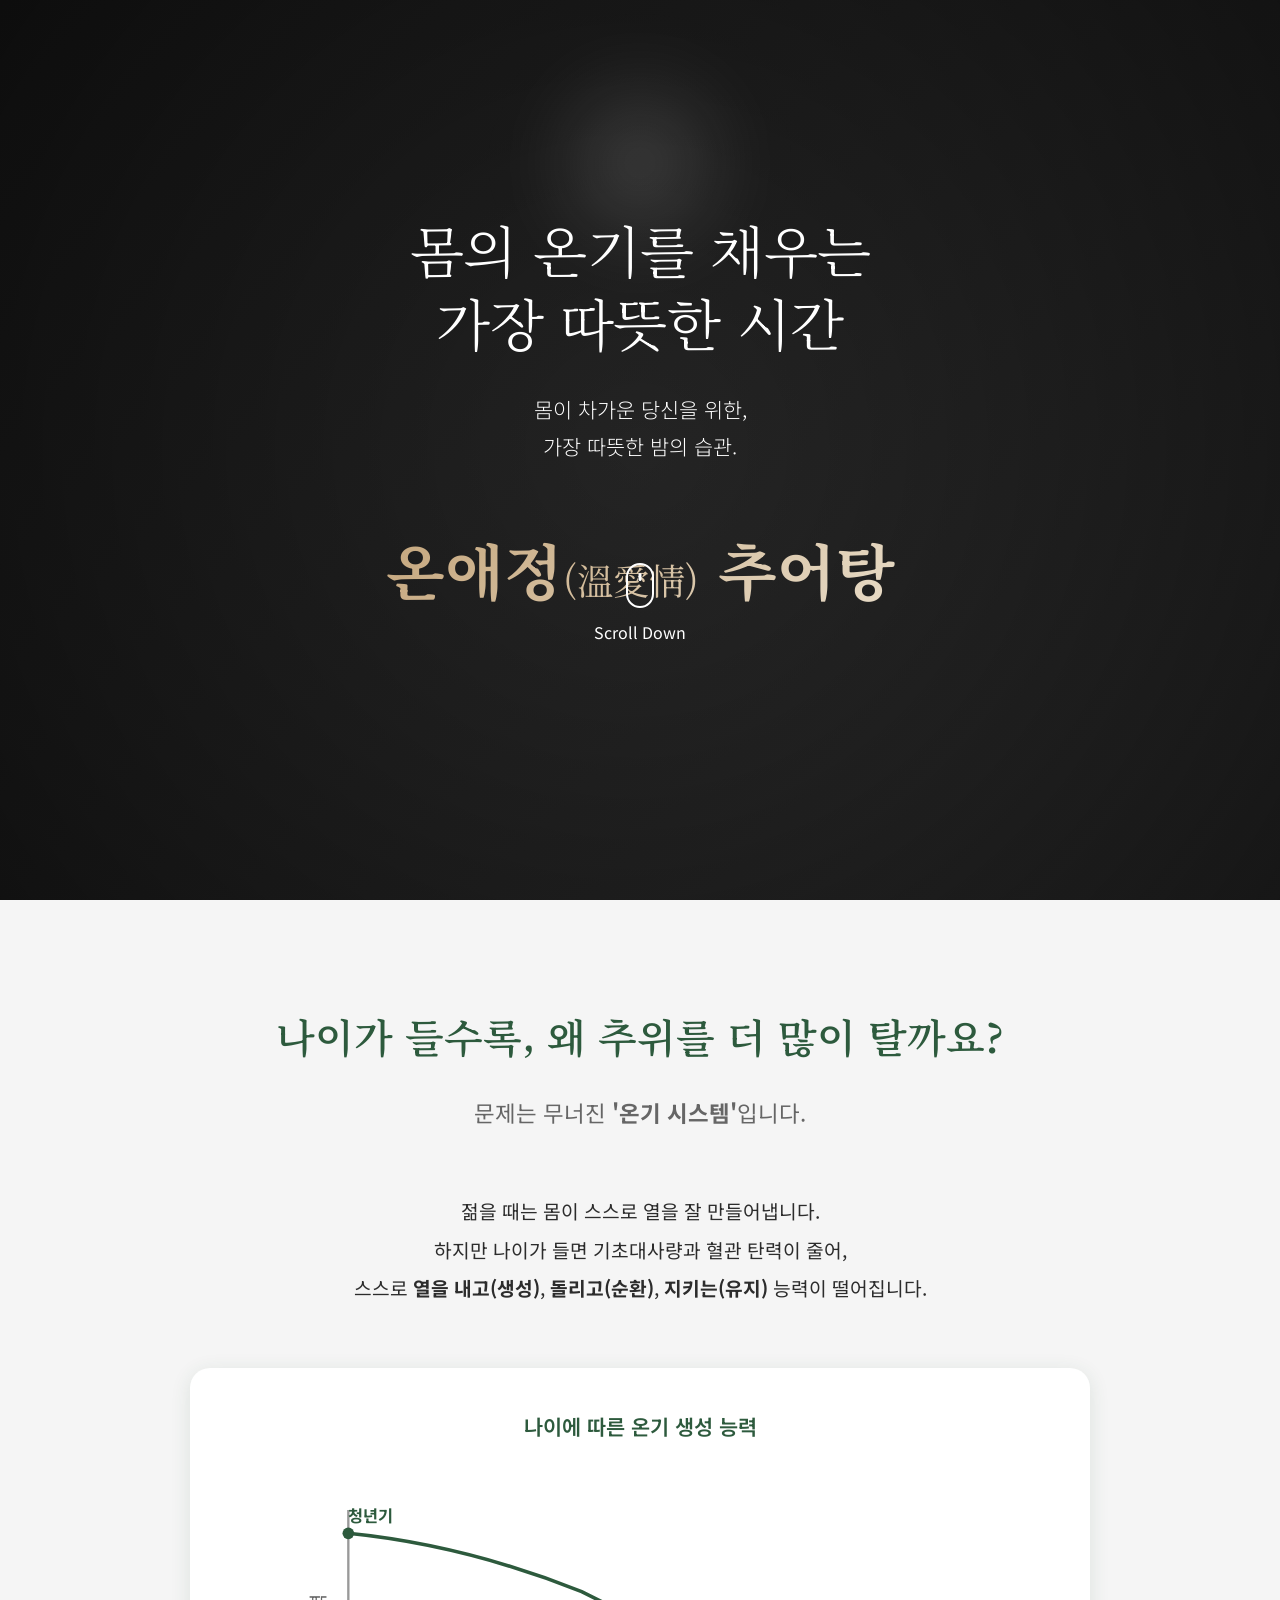
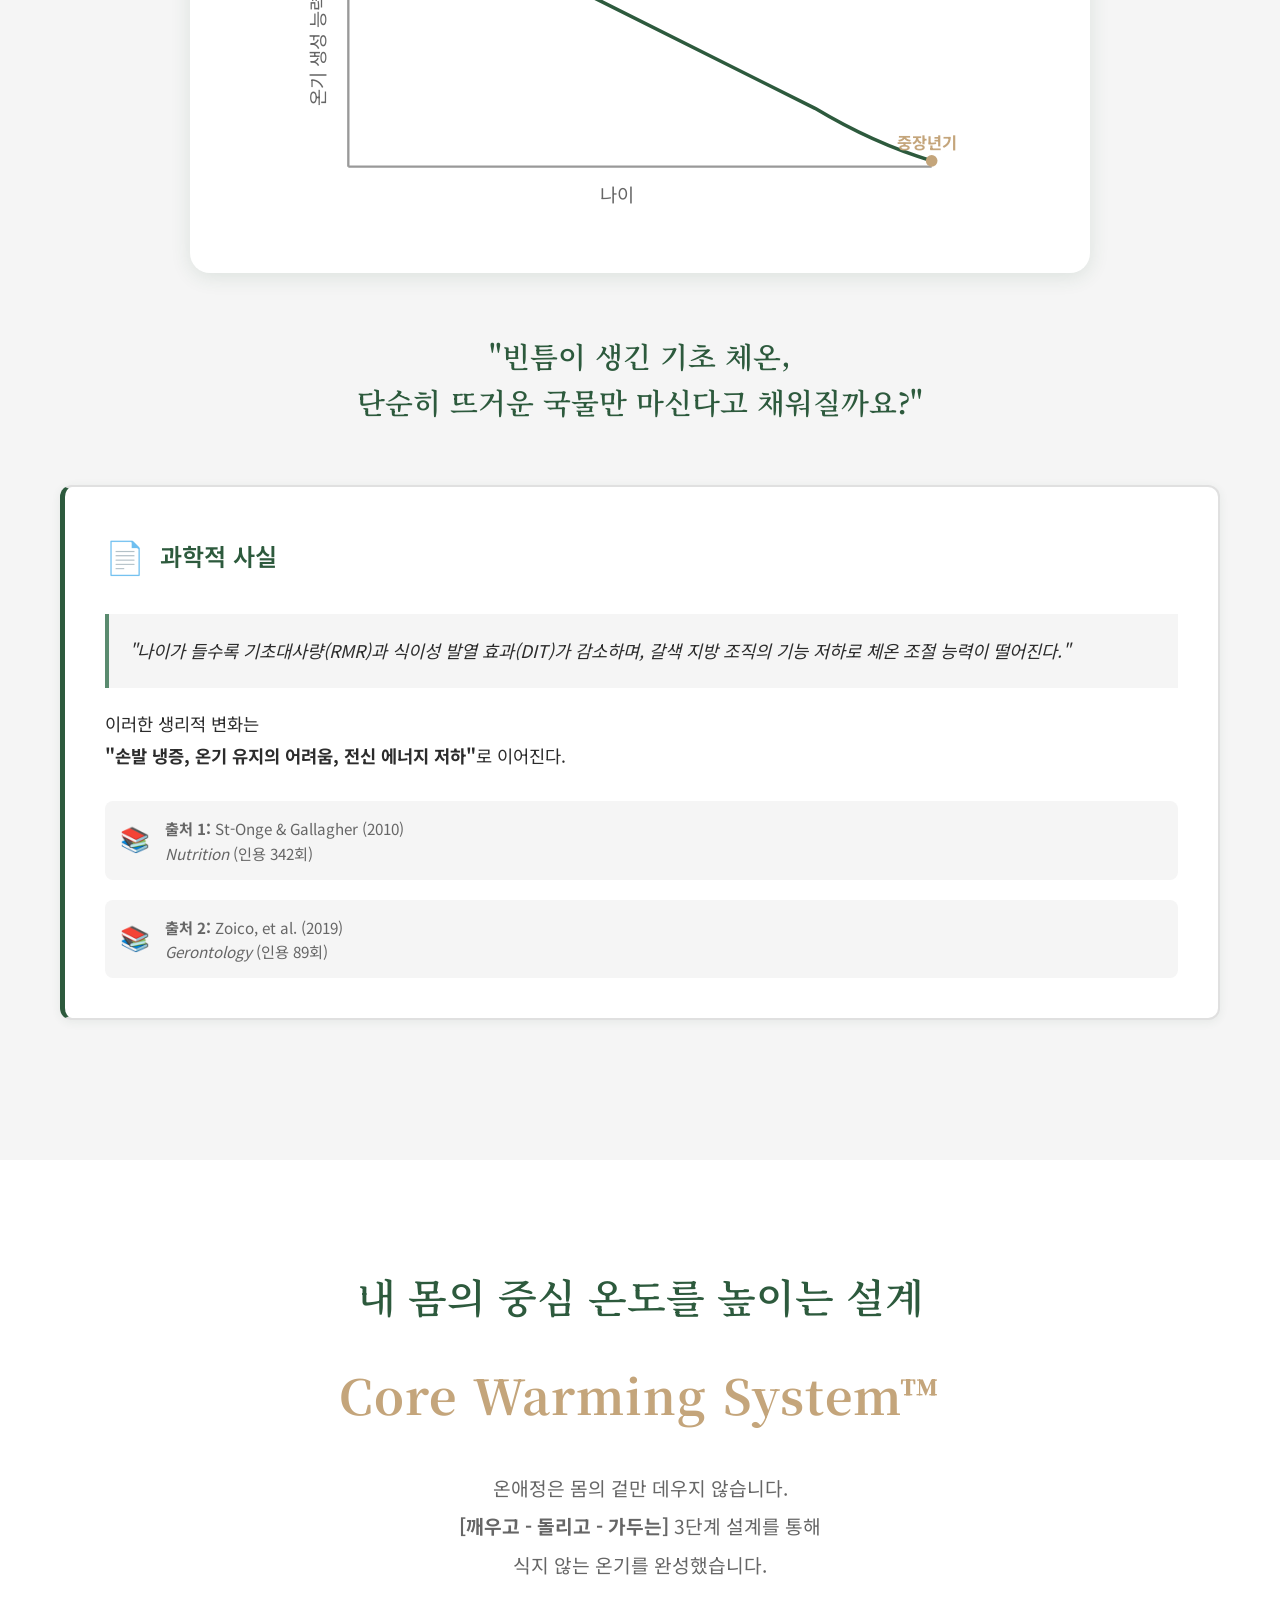
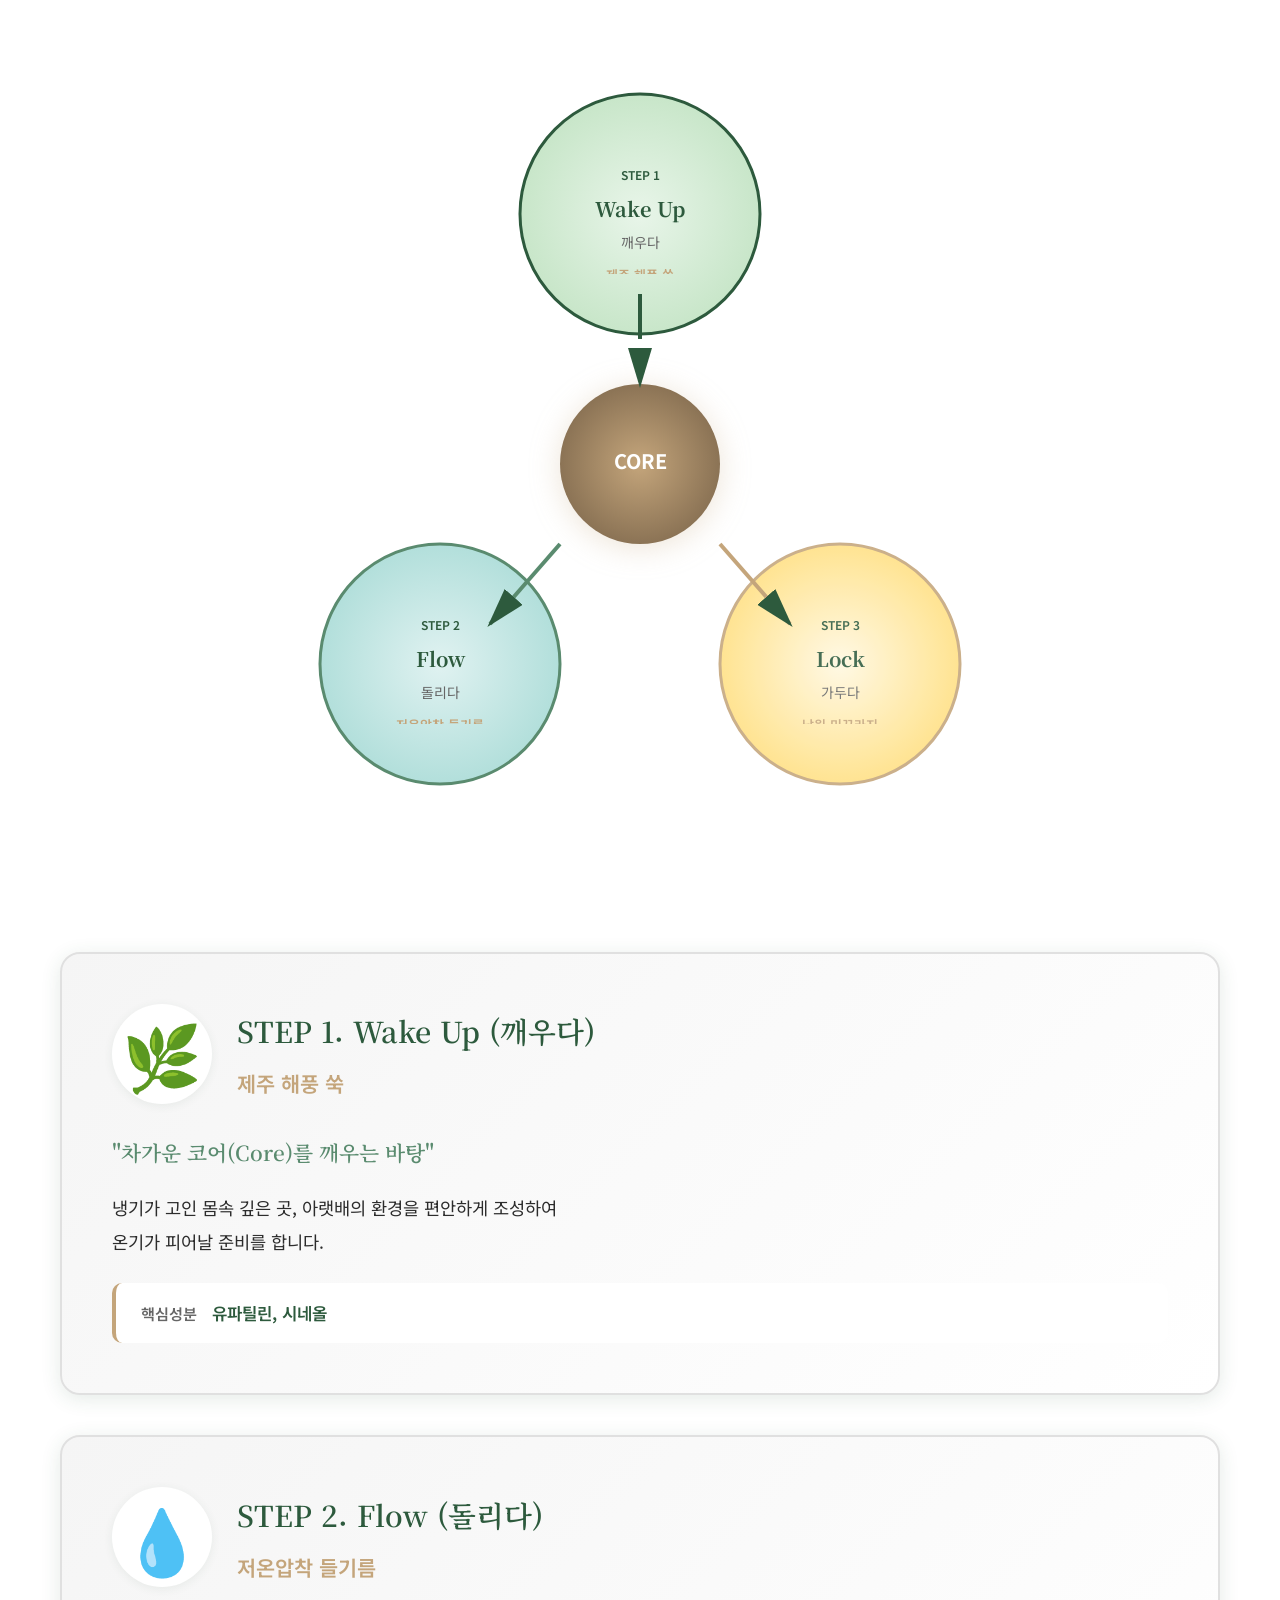
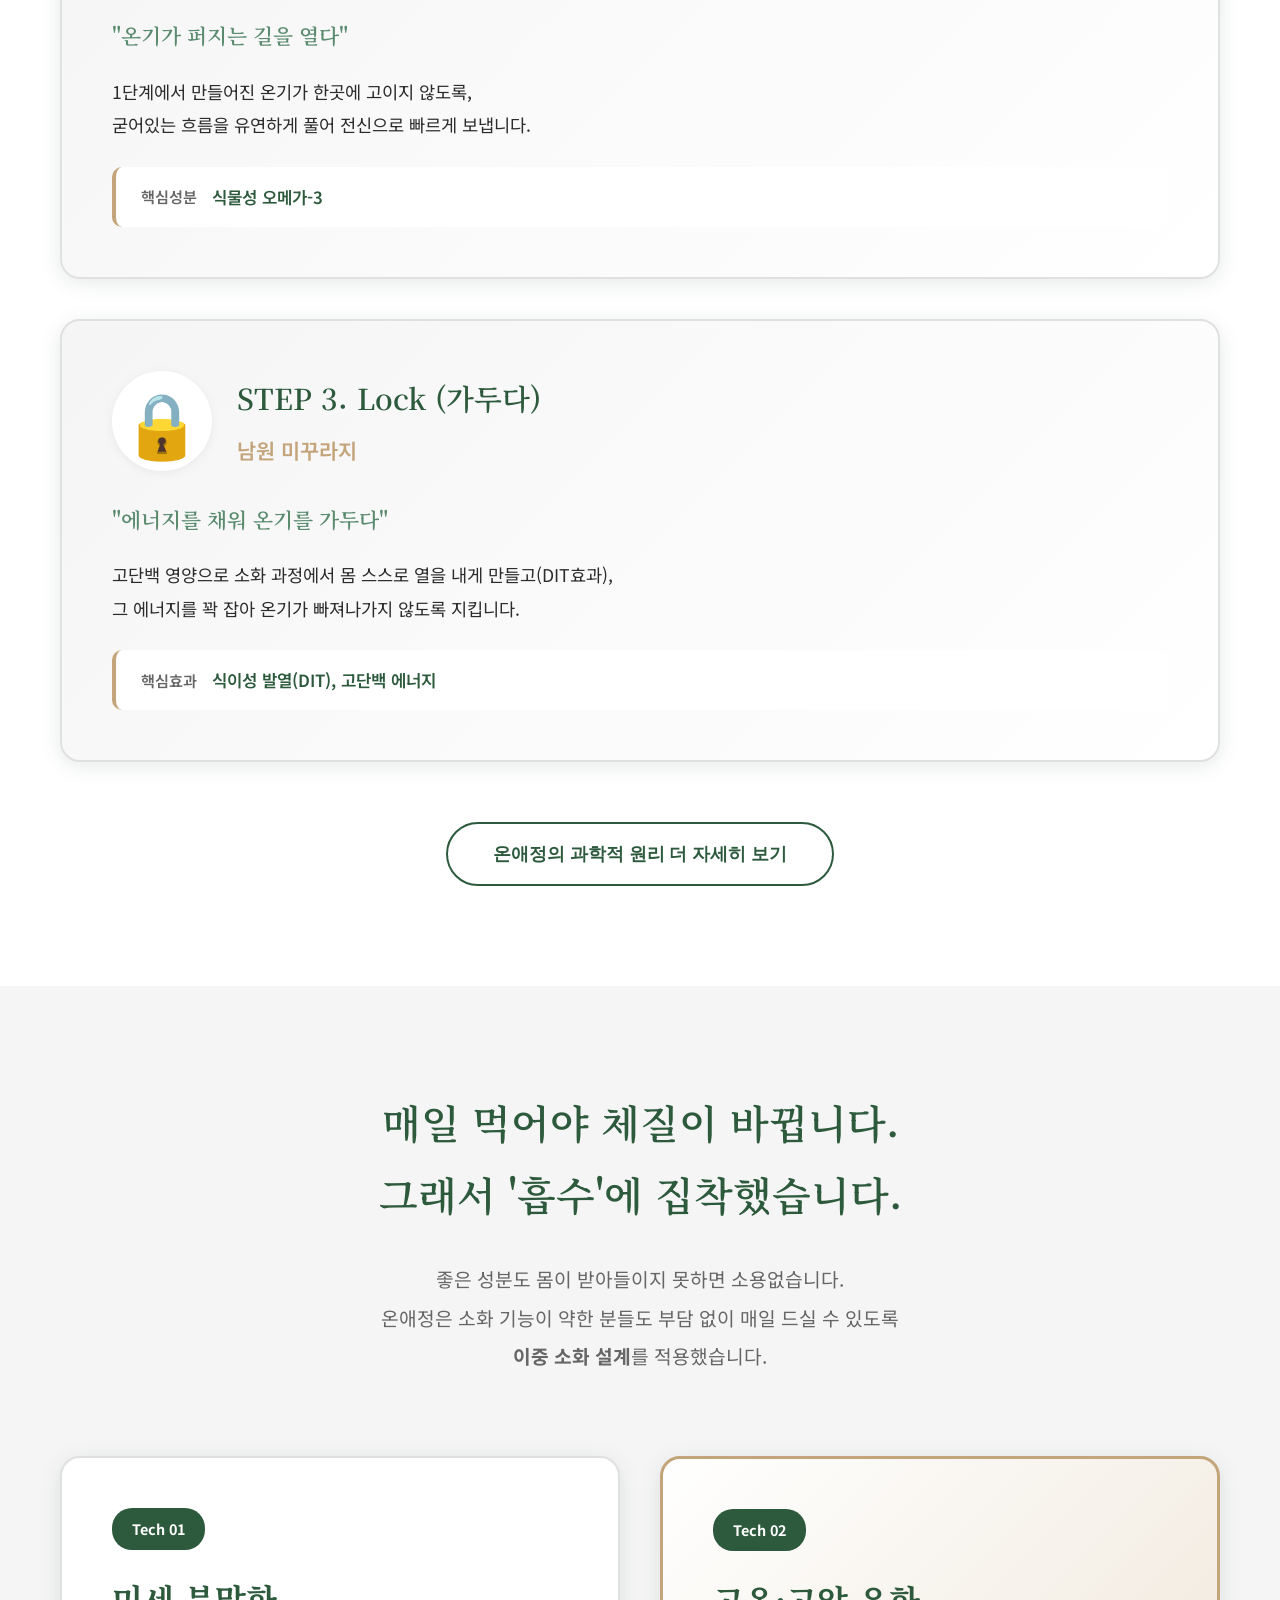
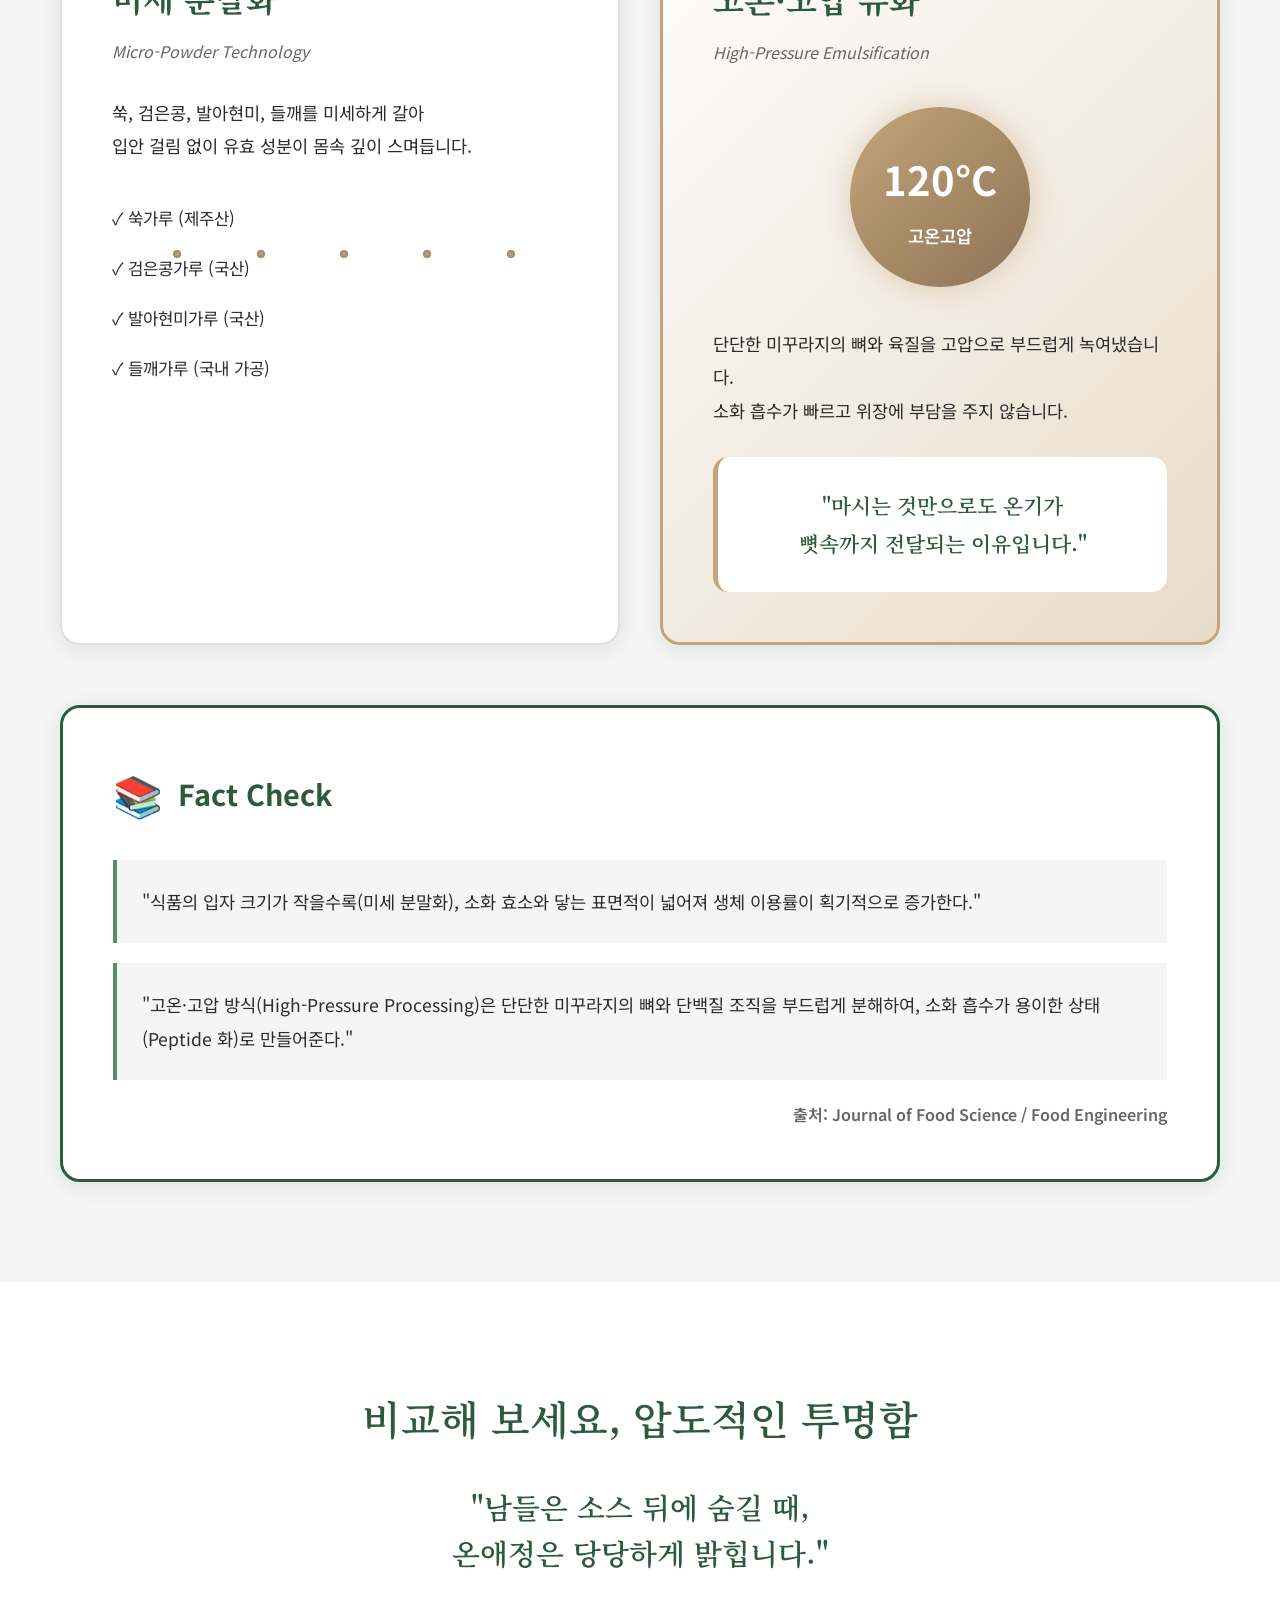
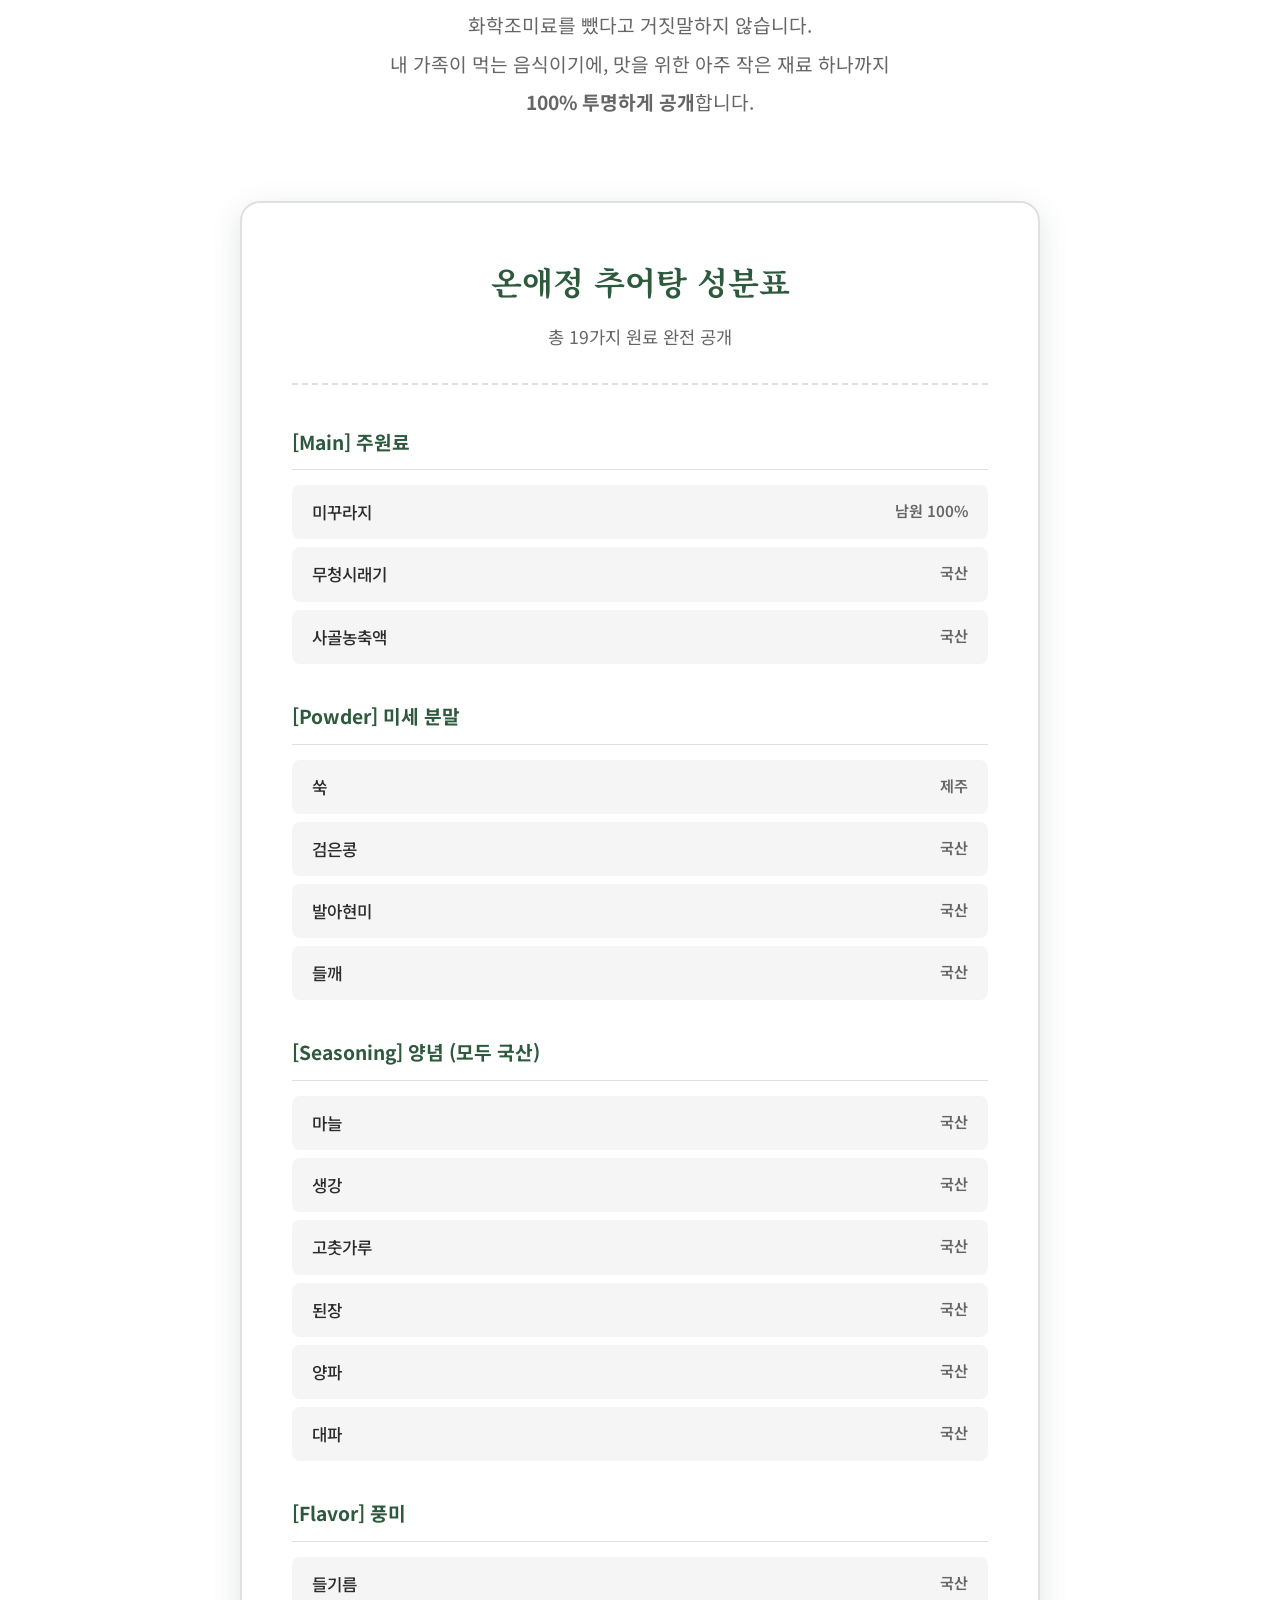
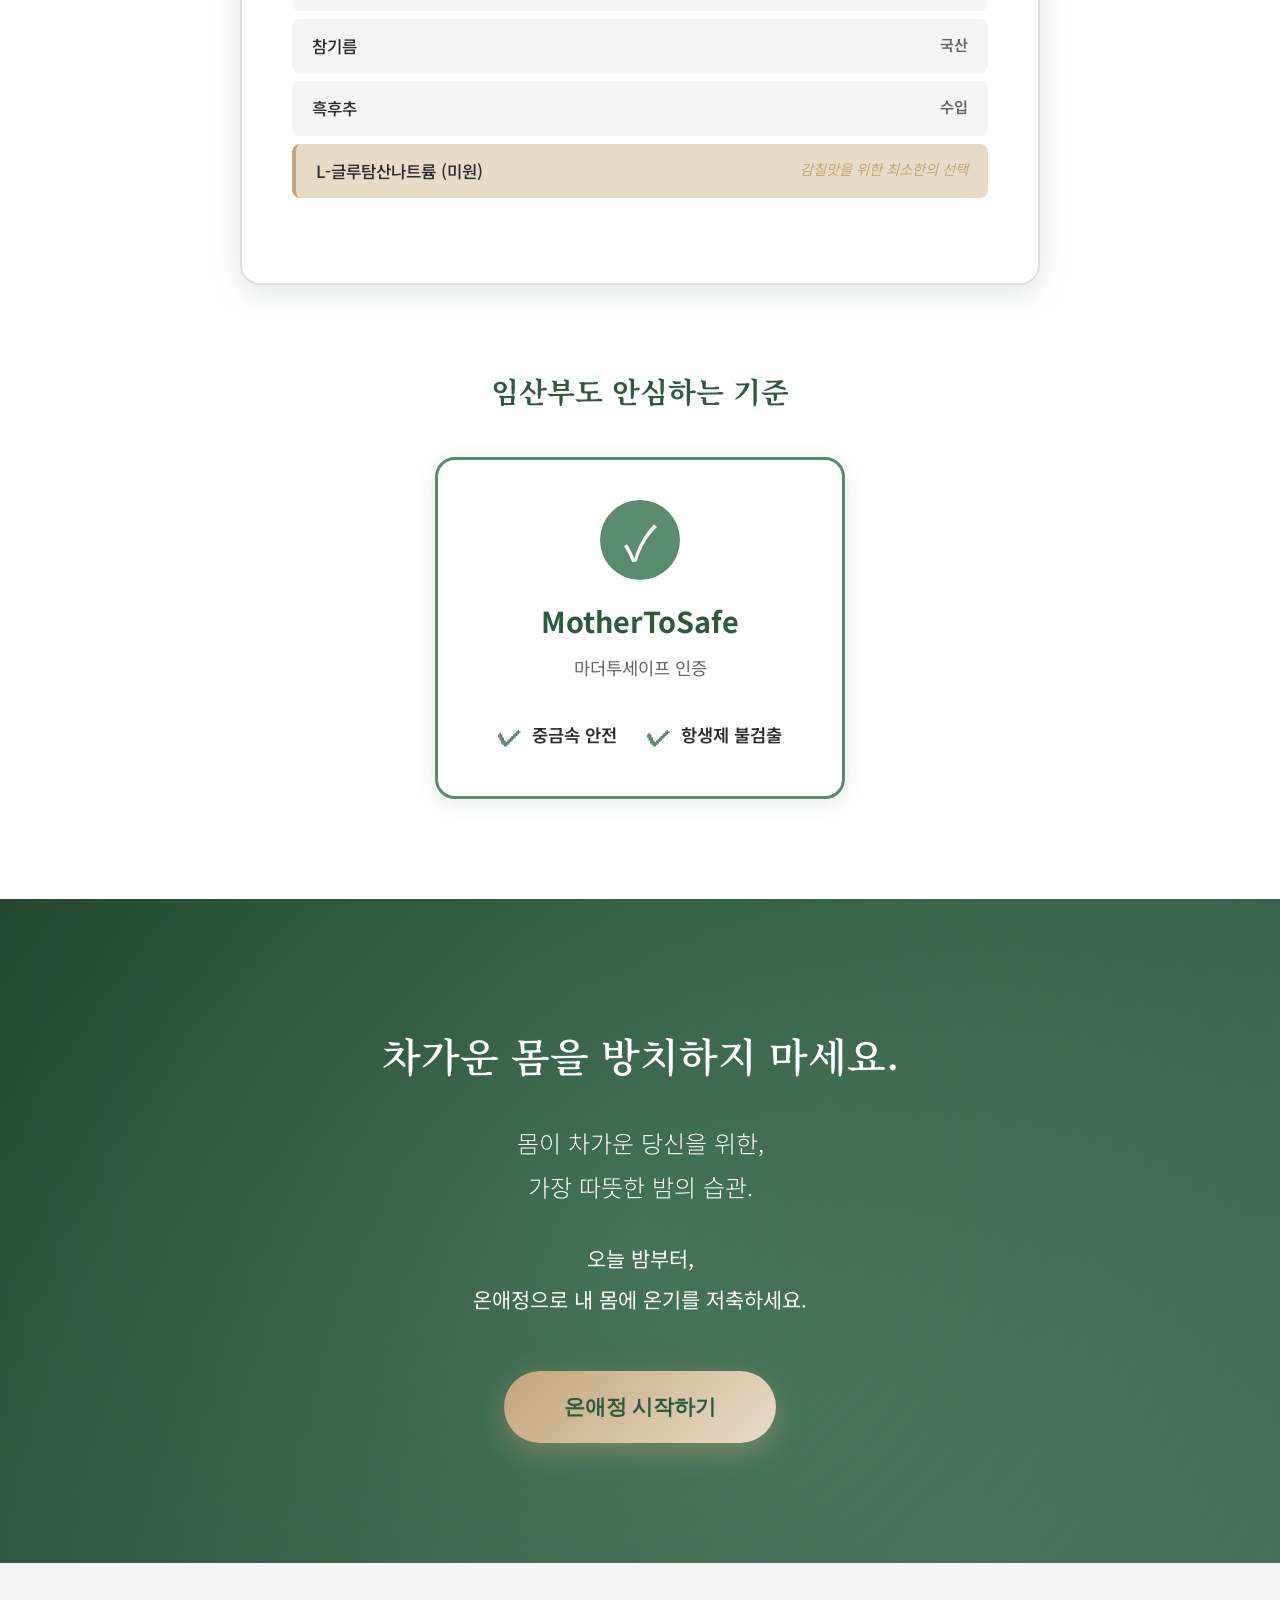
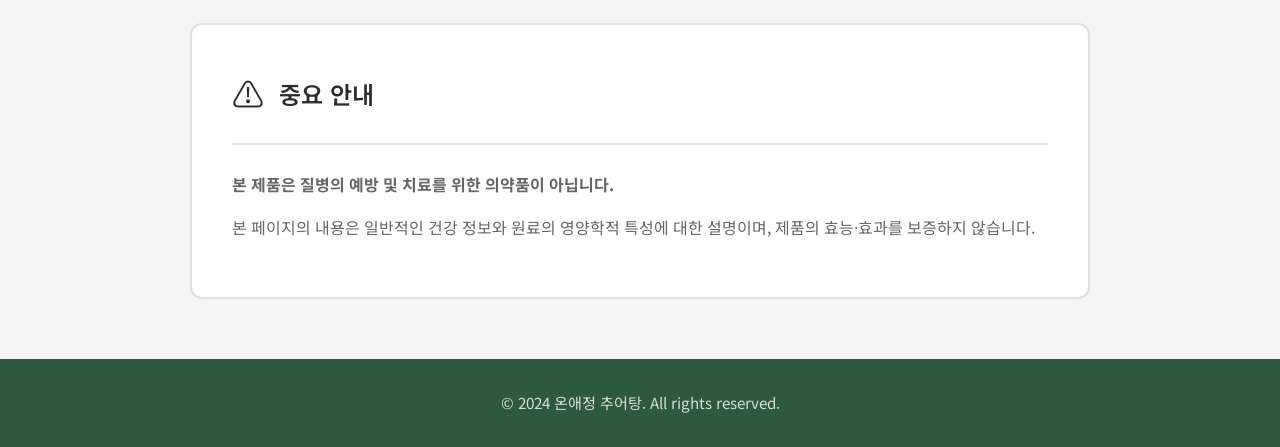
==== commit c766cd36: "feat: V3 프리미엄 과학적 디자인 전면 개편 🎨 디자인 컨셉 변경 - 색상: 주황 톤 → 딥 그린/웜 골드 (프리미엄 & 건강) - 톤: 감성적 → 과학적 & 프리미엄 - 타" ====
--- a/index.html
+++ b/index.html
@@ -4,17 +4,20 @@
     <meta charset="UTF-8">
     <meta name="viewport" content="width=device-width, initial-scale=1.0">
     <title>온애정 추어탕 - 몸의 온기를 채우는 가장 따뜻한 시간</title>
-    <link rel="stylesheet" href="styles.css">
+    <link rel="stylesheet" href="styles_v3.css">
+    <link rel="preconnect" href="https://fonts.googleapis.com">
+    <link rel="preconnect" href="https://fonts.gstatic.com" crossorigin>
+    <link href="https://fonts.googleapis.com/css2?family=Noto+Serif+KR:wght@300;400;600;700&family=Noto+Sans+KR:wght@300;400;500;600;700&display=swap" rel="stylesheet">
 </head>
 <body>
-    <!-- 인트로 섹션 -->
+    <!-- SECTION 1: 인트로 (Hook) -->
     <section class="intro-section">
         <div class="intro-overlay"></div>
         <div class="intro-content">
             <div class="steam-effect"></div>
             <h1 class="intro-title fade-in-up">몸의 온기를 채우는<br>가장 따뜻한 시간</h1>
             <p class="intro-subtitle fade-in-up delay-1">몸이 차가운 당신을 위한,<br>가장 따뜻한 밤의 습관.</p>
-            <h2 class="brand-name fade-in-up delay-2">온애정 추어탕</h2>
+            <h2 class="brand-name fade-in-up delay-2">온애정<span class="hanja">(溫愛情)</span> 추어탕</h2>
             <div class="scroll-indicator">
                 <div class="mouse"></div>
                 <p>Scroll Down</p>
@@ -22,133 +25,64 @@
         </div>
     </section>
 
-    <!-- 건강 정보 섹션 -->
-    <section class="health-info-section">
-        <div class="container">
-            <div class="section-header">
-                <span class="section-icon">📖</span>
-                <h2 class="section-title">건강정보</h2>
-            </div>
-
-            <div class="content-block">
-                <h3 class="question-title">왜 '온기 3단계'여야 할까요?</h3>
-                <p class="description">우리 몸의 체온은 단순히 열을 내는 것만으로 유지되지 않습니다.<br>
-                세 가지 메커니즘이 톱니바퀴처럼 함께 작용해야<br>
-                비로소 완벽한 체온 조절 시스템을 이룹니다.</p>
-            </div>
-
-            <!-- 온기 메커니즘 다이어그램 -->
-            <div class="mechanism-diagram">
-                <h4 class="diagram-title">우리 몸의 온기 메커니즘</h4>
-                
-                <!-- 인체 실루엣으로 온기 흐름 시각화 -->
-                <div class="body-warmth-visual">
-                    <svg viewBox="0 0 800 600" class="warmth-svg">
-                        <!-- 인체 실루엣 -->
-                        <path class="body-silhouette" d="M400,50 Q380,40 370,60 L360,100 Q340,120 340,150 L340,250 Q330,270 320,290 L310,400 L300,500 L290,580 L320,580 L330,500 L340,450 L350,400 L360,350 L380,300 L400,280 L420,300 L440,350 L450,400 L460,450 L470,500 L480,580 L510,580 L500,500 L490,400 L480,290 Q470,270 460,250 L460,150 Q460,120 440,100 L430,60 Q420,40 400,50 Z" fill="#E8E8E8" stroke="#999" stroke-width="2"/>
-                        
-                        <!-- STEP 1: 발생 - 중앙에서 시작 -->
-                        <g class="warmth-step step-1">
-                            <circle class="heat-core" cx="400" cy="200" r="0">
-                                <animate attributeName="r" from="0" to="40" dur="2s" begin="0s" fill="freeze"/>
-                                <animate attributeName="opacity" from="0" to="1" dur="1s" begin="0s" fill="freeze"/>
+    <!-- SECTION 2: 문제 제기 (The Problem) -->
+    <section class="problem-section">
+        <div class="container">
+            <div class="problem-header">
+                <h2 class="section-title">나이가 들수록, 왜 추위를 더 많이 탈까요?</h2>
+                <p class="section-subtitle">문제는 무너진 <strong>'온기 시스템'</strong>입니다.</p>
+            </div>
+
+            <div class="problem-content">
+                <div class="problem-text">
+                    <p class="problem-desc">
+                        젊을 때는 몸이 스스로 열을 잘 만들어냅니다.<br>
+                        하지만 나이가 들면 기초대사량과 혈관 탄력이 줄어,<br>
+                        스스로 <strong>열을 내고(생성)</strong>, <strong>돌리고(순환)</strong>, <strong>지키는(유지)</strong> 능력이 떨어집니다.
+                    </p>
+                </div>
+
+                <!-- 그래프 -->
+                <div class="aging-graph">
+                    <div class="graph-container">
+                        <div class="graph-title">나이에 따른 온기 생성 능력</div>
+                        <svg viewBox="0 0 600 300" class="graph-svg">
+                            <!-- 축 -->
+                            <line x1="50" y1="250" x2="550" y2="250" stroke="#999" stroke-width="2"/>
+                            <line x1="50" y1="250" x2="50" y2="30" stroke="#999" stroke-width="2"/>
+                            
+                            <!-- 그래프 선 -->
+                            <path class="graph-line" d="M50,50 Q150,60 250,100 Q350,150 450,200 Q500,230 550,245" 
+                                  stroke="#2D5A3D" stroke-width="3" fill="none" stroke-dasharray="1000" stroke-dashoffset="1000">
+                                <animate attributeName="stroke-dashoffset" from="1000" to="0" dur="2s" fill="freeze" begin="0.5s"/>
+                            </path>
+                            
+                            <!-- 포인트 -->
+                            <circle cx="50" cy="50" r="5" fill="#2D5A3D" opacity="0">
+                                <animate attributeName="opacity" from="0" to="1" dur="0.3s" begin="2.5s" fill="freeze"/>
                             </circle>
-                            <circle class="heat-glow" cx="400" cy="200" r="0">
-                                <animate attributeName="r" from="0" to="60" dur="2s" begin="0s" fill="freeze"/>
-                                <animate attributeName="opacity" from="0" to="0.6" dur="1s" begin="0s" fill="freeze"/>
+                            <circle cx="550" cy="245" r="5" fill="#C4A57B" opacity="0">
+                                <animate attributeName="opacity" from="0" to="1" dur="0.3s" begin="2.5s" fill="freeze"/>
                             </circle>
-                        </g>
-                        
-                        <!-- STEP 2: 흐름 - 사방으로 퍼짐 -->
-                        <g class="warmth-step step-2">
-                            <circle class="warmth-wave wave-1" cx="400" cy="200" r="40">
-                                <animate attributeName="r" from="40" to="120" dur="2s" begin="2s" fill="freeze"/>
-                                <animate attributeName="opacity" from="0" to="0.7" dur="0.5s" begin="2s" fill="freeze"/>
-                                <animate attributeName="opacity" from="0.7" to="0.2" dur="1.5s" begin="2.5s" fill="freeze"/>
-                            </circle>
-                            <circle class="warmth-wave wave-2" cx="400" cy="200" r="40">
-                                <animate attributeName="r" from="40" to="140" dur="2.5s" begin="2.3s" fill="freeze"/>
-                                <animate attributeName="opacity" from="0" to="0.5" dur="0.5s" begin="2.3s" fill="freeze"/>
-                                <animate attributeName="opacity" from="0.5" to="0.1" dur="2s" begin="2.8s" fill="freeze"/>
-                            </circle>
-                            <!-- 혈관 따라 흐르는 효과 -->
-                            <path class="flow-path path-left" d="M400,200 Q360,250 350,300" stroke="#FF6F00" stroke-width="3" fill="none" stroke-dasharray="150" stroke-dashoffset="150">
-                                <animate attributeName="stroke-dashoffset" from="150" to="0" dur="2s" begin="2s" fill="freeze"/>
-                            </path>
-                            <path class="flow-path path-right" d="M400,200 Q440,250 450,300" stroke="#FF6F00" stroke-width="3" fill="none" stroke-dasharray="150" stroke-dashoffset="150">
-                                <animate attributeName="stroke-dashoffset" from="150" to="0" dur="2s" begin="2s" fill="freeze"/>
-                            </path>
-                            <path class="flow-path path-down" d="M400,200 L400,350" stroke="#FF6F00" stroke-width="3" fill="none" stroke-dasharray="150" stroke-dashoffset="150">
-                                <animate attributeName="stroke-dashoffset" from="150" to="0" dur="2s" begin="2s" fill="freeze"/>
-                            </path>
-                        </g>
-                        
-                        <!-- STEP 3: 유지 - 전신이 따뜻해짐 -->
-                        <g class="warmth-step step-3">
-                            <path class="body-filled" d="M400,50 Q380,40 370,60 L360,100 Q340,120 340,150 L340,250 Q330,270 320,290 L310,400 L300,500 L290,580 L320,580 L330,500 L340,450 L350,400 L360,350 L380,300 L400,280 L420,300 L440,350 L450,400 L460,450 L470,500 L480,580 L510,580 L500,500 L490,400 L480,290 Q470,270 460,250 L460,150 Q460,120 440,100 L430,60 Q420,40 400,50 Z" fill="url(#warmthGradient)" opacity="0">
-                                <animate attributeName="opacity" from="0" to="0.8" dur="2s" begin="4s" fill="freeze"/>
-                            </path>
-                        </g>
-                        
-                        <!-- 그라데이션 정의 -->
-                        <defs>
-                            <radialGradient id="warmthGradient" cx="50%" cy="30%">
-                                <stop offset="0%" style="stop-color:#FF6F00;stop-opacity:0.9" />
-                                <stop offset="50%" style="stop-color:#FFB74D;stop-opacity:0.6" />
-                                <stop offset="100%" style="stop-color:#FFF3E0;stop-opacity:0.2" />
-                            </radialGradient>
-                        </defs>
-                    </svg>
-                    
-                    <!-- 단계별 설명 -->
-                    <div class="warmth-explanation">
-                        <div class="warmth-step-label step-1-label">
-                            <div class="label-number">1</div>
-                            <div class="label-content">
-                                <h5>🔥 발생</h5>
-                                <p>체내 중심부에서<br>열이 만들어집니다</p>
-                            </div>
-                        </div>
-                        <div class="warmth-step-label step-2-label">
-                            <div class="label-number">2</div>
-                            <div class="label-content">
-                                <h5>🌊 흐름</h5>
-                                <p>혈관을 통해<br>온기가 퍼집니다</p>
-                            </div>
-                        </div>
-                        <div class="warmth-step-label step-3-label">
-                            <div class="label-number">3</div>
-                            <div class="label-content">
-                                <h5>🛡️ 유지</h5>
-                                <p>전신이 따뜻하게<br>온기가 유지됩니다</p>
-                            </div>
-                        </div>
-                    </div>
-                </div>
-                
-                <!-- 온도 게이지 -->
-                <div class="temperature-gauge">
-                    <div class="gauge-container">
-                        <div class="gauge-bg"></div>
-                        <div class="gauge-fill" data-target="100"></div>
-                        <div class="gauge-markers">
-                            <div class="marker" data-step="1" style="left: 33%">발생</div>
-                            <div class="marker" data-step="2" style="left: 66%">흐름</div>
-                            <div class="marker" data-step="3" style="left: 100%">유지</div>
-                        </div>
-                    </div>
-                    <p class="gauge-label">온기 충전 단계</p>
-                </div>
-            </div>
-
-            <div class="content-block">
-                <h3 class="emphasis-title">나이가 들수록 내 몸이 차가워지는 진짜 이유</h3>
-                <p class="description">젊을 때는 이 시스템이 잘 돌아가지만,<br>
-                시간의 흐름에 따라 우리 몸의 <strong>'온기 생성 능력'</strong>은<br>
-                자연스럽게 감소합니다.</p>
-            </div>
-
-            <!-- 논문 박스 1 -->
+                            
+                            <!-- 라벨 -->
+                            <text x="50" y="40" font-size="14" fill="#2D5A3D" font-weight="bold">청년기</text>
+                            <text x="520" y="235" font-size="14" fill="#C4A57B" font-weight="bold">중장년기</text>
+                            
+                            <!-- X축 라벨 -->
+                            <text x="280" y="280" font-size="16" fill="#666" text-anchor="middle">나이</text>
+                            <!-- Y축 라벨 -->
+                            <text x="30" y="150" font-size="16" fill="#666" text-anchor="middle" transform="rotate(-90 30 150)">온기 생성 능력</text>
+                        </svg>
+                    </div>
+                </div>
+            </div>
+
+            <div class="problem-emphasis">
+                <p class="emphasis-quote">"빈틈이 생긴 기초 체온,<br>단순히 뜨거운 국물만 마신다고 채워질까요?"</p>
+            </div>
+
+            <!-- 논문 박스 -->
             <div class="paper-box">
                 <div class="paper-header">
                     <span class="paper-icon">📄</span>
@@ -184,541 +118,368 @@
         </div>
     </section>
 
-    <!-- 온애정 솔루션 섹션 -->
+    <!-- SECTION 3: 솔루션 (Core Warming System) -->
     <section class="solution-section">
         <div class="container">
-            <div class="solution-intro">
-                <h2 class="solution-title">무너진 3단계 밸런스,<br>음식으로 다시 세워야 합니다.</h2>
-                <p class="solution-desc">
-                    온애정은 위 논문에서 밝혀진 온기 메커니즘에 근거하여,<br>
-                    <strong>[발생-흐름-유지]</strong>에 관여하는 핵심 원료를<br>
-                    과학적으로 배합했습니다.
+            <div class="solution-header">
+                <h2 class="section-title">내 몸의 중심 온도를 높이는 설계</h2>
+                <h3 class="system-title">Core Warming System™</h3>
+                <p class="solution-subtitle">
+                    온애정은 몸의 겉만 데우지 않습니다.<br>
+                    <strong>[깨우고 - 돌리고 - 가두는]</strong> 3단계 설계를 통해<br>
+                    식지 않는 온기를 완성했습니다.
                 </p>
             </div>
 
-            <!-- STEP 1: 발생 -->
-            <div class="solution-step">
-                <div class="step-header">
-                    <span class="step-emoji">🔥</span>
-                    <h3>STEP 1. [발생 Thermogenesis]<br>대사를 깨우는 힘</h3>
-                </div>
-                <div class="step-content">
-                    <div class="step-text">
-                        <p class="step-description">
-                            <strong>생강, 마늘, 고추:</strong><br>
-                            섭취 시 대사 활동을 자극하여<br>
-                            몸 스스로 열을 내는 <strong>식이성 발열(DIT)</strong>을 돕습니다.
+            <!-- 3단계 순환형 다이어그램 -->
+            <div class="core-system-diagram">
+                <svg viewBox="0 0 800 800" class="system-svg">
+                    <!-- 중앙 코어 -->
+                    <circle cx="400" cy="400" r="80" fill="url(#coreGradient)" class="core-circle"/>
+                    <text x="400" y="405" font-size="20" font-weight="bold" fill="#fff" text-anchor="middle">CORE</text>
+                    
+                    <!-- STEP 1: Wake Up (상단) -->
+                    <g class="step-node step-1" opacity="0">
+                        <circle cx="400" cy="150" r="120" fill="url(#step1Gradient)" stroke="#2D5A3D" stroke-width="3"/>
+                        <foreignObject x="310" y="90" width="180" height="120">
+                            <div xmlns="http://www.w3.org/1999/xhtml" class="step-content">
+                                <div class="step-number">STEP 1</div>
+                                <div class="step-title">Wake Up</div>
+                                <div class="step-subtitle">깨우다</div>
+                                <div class="step-ingredient">제주 해풍 쑥</div>
+                            </div>
+                        </foreignObject>
+                        <animate attributeName="opacity" from="0" to="1" dur="0.8s" begin="1s" fill="freeze"/>
+                    </g>
+                    
+                    <!-- STEP 2: Flow (좌하단) -->
+                    <g class="step-node step-2" opacity="0">
+                        <circle cx="200" cy="600" r="120" fill="url(#step2Gradient)" stroke="#5A8B6F" stroke-width="3"/>
+                        <foreignObject x="110" y="540" width="180" height="120">
+                            <div xmlns="http://www.w3.org/1999/xhtml" class="step-content">
+                                <div class="step-number">STEP 2</div>
+                                <div class="step-title">Flow</div>
+                                <div class="step-subtitle">돌리다</div>
+                                <div class="step-ingredient">저온압착 들기름</div>
+                            </div>
+                        </foreignObject>
+                        <animate attributeName="opacity" from="0" to="1" dur="0.8s" begin="1.8s" fill="freeze"/>
+                    </g>
+                    
+                    <!-- STEP 3: Lock (우하단) -->
+                    <g class="step-node step-3" opacity="0">
+                        <circle cx="600" cy="600" r="120" fill="url(#step3Gradient)" stroke="#C4A57B" stroke-width="3"/>
+                        <foreignObject x="510" y="540" width="180" height="120">
+                            <div xmlns="http://www.w3.org/1999/xhtml" class="step-content">
+                                <div class="step-number">STEP 3</div>
+                                <div class="step-title">Lock</div>
+                                <div class="step-subtitle">가두다</div>
+                                <div class="step-ingredient">남원 미꾸라지</div>
+                            </div>
+                        </foreignObject>
+                        <animate attributeName="opacity" from="0" to="1" dur="0.8s" begin="2.6s" fill="freeze"/>
+                    </g>
+                    
+                    <!-- 순환 화살표 -->
+                    <path class="flow-arrow arrow-1" d="M400,230 L400,320" stroke="#2D5A3D" stroke-width="4" fill="none" marker-end="url(#arrowhead)" stroke-dasharray="90" stroke-dashoffset="90">
+                        <animate attributeName="stroke-dashoffset" from="90" to="0" dur="0.6s" begin="3s" fill="freeze"/>
+                    </path>
+                    <path class="flow-arrow arrow-2" d="M320,480 L250,560" stroke="#5A8B6F" stroke-width="4" fill="none" marker-end="url(#arrowhead)" stroke-dasharray="120" stroke-dashoffset="120">
+                        <animate attributeName="stroke-dashoffset" from="120" to="0" dur="0.6s" begin="3.6s" fill="freeze"/>
+                    </path>
+                    <path class="flow-arrow arrow-3" d="M480,480 L550,560" stroke="#C4A57B" stroke-width="4" fill="none" marker-end="url(#arrowhead)" stroke-dasharray="120" stroke-dashoffset="120">
+                        <animate attributeName="stroke-dashoffset" from="120" to="0" dur="0.6s" begin="4.2s" fill="freeze"/>
+                    </path>
+                    
+                    <!-- 그라데이션 정의 -->
+                    <defs>
+                        <radialGradient id="coreGradient">
+                            <stop offset="0%" style="stop-color:#C4A57B;stop-opacity:1" />
+                            <stop offset="100%" style="stop-color:#8B7355;stop-opacity:1" />
+                        </radialGradient>
+                        <radialGradient id="step1Gradient">
+                            <stop offset="0%" style="stop-color:#E8F5E9;stop-opacity:1" />
+                            <stop offset="100%" style="stop-color:#C8E6C9;stop-opacity:1" />
+                        </radialGradient>
+                        <radialGradient id="step2Gradient">
+                            <stop offset="0%" style="stop-color:#E0F2F1;stop-opacity:1" />
+                            <stop offset="100%" style="stop-color:#B2DFDB;stop-opacity:1" />
+                        </radialGradient>
+                        <radialGradient id="step3Gradient">
+                            <stop offset="0%" style="stop-color:#FFF8E1;stop-opacity:1" />
+                            <stop offset="100%" style="stop-color:#FFE082;stop-opacity:1" />
+                        </radialGradient>
+                        <marker id="arrowhead" markerWidth="10" markerHeight="10" refX="9" refY="3" orient="auto">
+                            <polygon points="0 0, 10 3, 0 6" fill="#2D5A3D" />
+                        </marker>
+                    </defs>
+                </svg>
+            </div>
+
+            <!-- 3단계 상세 설명 -->
+            <div class="steps-detail">
+                <!-- STEP 1 -->
+                <div class="step-detail-card">
+                    <div class="step-detail-header">
+                        <div class="step-icon-large">🌿</div>
+                        <div class="step-detail-title">
+                            <h3>STEP 1. Wake Up (깨우다)</h3>
+                            <h4>제주 해풍 쑥</h4>
+                        </div>
+                    </div>
+                    <div class="step-detail-content">
+                        <p class="step-detail-subtitle">"차가운 코어(Core)를 깨우는 바탕"</p>
+                        <p class="step-detail-desc">
+                            냉기가 고인 몸속 깊은 곳, 아랫배의 환경을 편안하게 조성하여<br>
+                            온기가 피어날 준비를 합니다.
                         </p>
-                    </div>
-                    
-                    <!-- 생강 논문 박스 -->
-                    <div class="mini-paper-box">
-                        <div class="mini-paper-header">
-                            <span>📚</span>
-                            <h5>생강의 진저롤 - 과학적 근거</h5>
-                        </div>
-                        <blockquote class="mini-quote">
-                            "생강 섭취 후 식후 열 발생(TEF) 43kcal 증가 관찰"
-                        </blockquote>
-                        <p class="mini-reference">
-                            출처: Mansour et al. (2012)<br>
-                            <em>Metabolism</em> (인용 189회)
+                        <div class="step-detail-component">
+                            <span class="component-label">핵심성분</span>
+                            <span class="component-value">유파틸린, 시네올</span>
+                        </div>
+                    </div>
+                </div>
+
+                <!-- STEP 2 -->
+                <div class="step-detail-card">
+                    <div class="step-detail-header">
+                        <div class="step-icon-large">💧</div>
+                        <div class="step-detail-title">
+                            <h3>STEP 2. Flow (돌리다)</h3>
+                            <h4>저온압착 들기름</h4>
+                        </div>
+                    </div>
+                    <div class="step-detail-content">
+                        <p class="step-detail-subtitle">"온기가 퍼지는 길을 열다"</p>
+                        <p class="step-detail-desc">
+                            1단계에서 만들어진 온기가 한곳에 고이지 않도록,<br>
+                            굳어있는 흐름을 유연하게 풀어 전신으로 빠르게 보냅니다.
                         </p>
-                    </div>
-
-                    <!-- 원료 리스트 -->
-                    <div class="ingredients-list">
-                        <h5>📍 온애정의 원료</h5>
-                        <ul>
-                            <li><span class="ing-icon">🔥</span> <strong>생강</strong> (국산) - 진저롤 성분 함유</li>
-                            <li><span class="ing-icon">🔥</span> <strong>고춧가루</strong> (국산) - 캡사이신 성분 함유</li>
-                            <li><span class="ing-icon">🔥</span> <strong>마늘</strong> (국내산) - 알리신 성분 함유</li>
-                        </ul>
-                    </div>
-                </div>
-            </div>
-
-            <!-- STEP 2: 흐름 -->
-            <div class="solution-step">
-                <div class="step-header">
-                    <span class="step-emoji">🌊</span>
-                    <h3>STEP 2. [흐름 Circulation]<br>온기가 퍼지는 길</h3>
-                </div>
-                <div class="step-content">
-                    <div class="step-text">
-                        <p class="step-description">
-                            <strong>제주 참쑥 & 들기름:</strong><br>
-                            쑥의 따뜻한 성질(시네올)과<br>
-                            들기름의 오메가-3가 뭉친 기운을 풀고,<br>
-                            온기가 전신으로 순환되도록 돕습니다.
+                        <div class="step-detail-component">
+                            <span class="component-label">핵심성분</span>
+                            <span class="component-value">식물성 오메가-3</span>
+                        </div>
+                    </div>
+                </div>
+
+                <!-- STEP 3 -->
+                <div class="step-detail-card">
+                    <div class="step-detail-header">
+                        <div class="step-icon-large">🔒</div>
+                        <div class="step-detail-title">
+                            <h3>STEP 3. Lock (가두다)</h3>
+                            <h4>남원 미꾸라지</h4>
+                        </div>
+                    </div>
+                    <div class="step-detail-content">
+                        <p class="step-detail-subtitle">"에너지를 채워 온기를 가두다"</p>
+                        <p class="step-detail-desc">
+                            고단백 영양으로 소화 과정에서 몸 스스로 열을 내게 만들고(DIT효과),<br>
+                            그 에너지를 꽉 잡아 온기가 빠져나가지 않도록 지킵니다.
                         </p>
-                    </div>
-                    
-                    <!-- 들기름 논문 박스 -->
-                    <div class="mini-paper-box">
-                        <div class="mini-paper-header">
-                            <span>📚</span>
-                            <h5>들기름 오메가-3 - 과학적 근거</h5>
-                        </div>
-                        <blockquote class="mini-quote">
-                            "들기름 ALA(알파-리놀렌산) 54-64% 함유,<br>
-                            혈관 건강과 밀접한 관련"
-                        </blockquote>
-                        <p class="mini-reference">
-                            출처: Jeong et al. (2011)<br>
-                            <em>Oriental Pharmacy</em> (인용 361회)
-                        </p>
-                    </div>
-
-                    <!-- 원료 리스트 -->
-                    <div class="ingredients-list">
-                        <h5>📍 온애정의 원료</h5>
-                        <ul>
-                            <li><span class="ing-icon">🌿</span> <strong>쑥가루</strong> (제주산) - 시네올 성분 함유</li>
-                            <li><span class="ing-icon">🥄</span> <strong>들기름</strong> (중국산 원료, 국내 가공) - 오메가-3 풍부</li>
-                            <li><span class="ing-icon">🥄</span> <strong>Non-GMO 콩기름</strong> (수입산) - 오메가-6 균형</li>
-                        </ul>
-                    </div>
-                </div>
-            </div>
-
-            <!-- STEP 3: 유지 -->
-            <div class="solution-step">
-                <div class="step-header">
-                    <span class="step-emoji">🛡️</span>
-                    <h3>STEP 3. [유지 Retention]<br>식지 않는 든든함</h3>
-                </div>
-                <div class="step-content">
-                    <div class="step-text">
-                        <p class="step-description">
-                            <strong>남원 미꾸라지 & 사골:</strong><br>
-                            고단백 에너지가 기초 체력을 높여,<br>
-                            만들어진 온기가 쉽게 빠져나가지 않도록<br>
-                            꽉 잡아줍니다.
-                        </p>
-                    </div>
-                    
-                    <!-- 단백질 논문 박스 -->
-                    <div class="mini-paper-box">
-                        <div class="mini-paper-header">
-                            <span>📚</span>
-                            <h5>단백질 DIT - 과학적 근거</h5>
-                        </div>
-                        <blockquote class="mini-quote">
-                            "단백질 DIT 20-30%<br>
-                            (탄수화물 5-10%, 지방 0-3% 대비 4배)"
-                        </blockquote>
-                        <p class="mini-result">
-                            → 소화 과정에서 더 많은 열 발생
-                        </p>
-                        <p class="mini-reference">
-                            출처: Halton & Hu (2004)<br>
-                            <em>Nutrition & Metabolism</em> (인용 823회)
-                        </p>
-                    </div>
-
-                    <!-- 원료 리스트 -->
-                    <div class="ingredients-list">
-                        <h5>📍 온애정의 원료</h5>
-                        <ul>
-                            <li><span class="ing-icon">🐟</span> <strong>미꾸라지</strong> (남원산 양식) - 고단백 10.9%</li>
-                            <li><span class="ing-icon">🍖</span> <strong>사골농축액</strong> (국내산) - 동물성 단백질</li>
-                            <li><span class="ing-icon">🌾</span> <strong>발아현미가루</strong> (국산) - GABA 성분</li>
-                            <li><span class="ing-icon">⚫</span> <strong>검은콩가루</strong> (국산) - 안토시아닌 성분</li>
-                        </ul>
-                    </div>
-                </div>
-            </div>
-        </div>
-    </section>
-
-    <!-- 기술력 섹션 -->
+                        <div class="step-detail-component">
+                            <span class="component-label">핵심효과</span>
+                            <span class="component-value">식이성 발열(DIT), 고단백 에너지</span>
+                        </div>
+                    </div>
+                </div>
+            </div>
+
+            <!-- CTA 버튼 -->
+            <div class="section-cta">
+                <button class="cta-button-secondary">온애정의 과학적 원리 더 자세히 보기</button>
+            </div>
+        </div>
+    </section>
+
+    <!-- SECTION 4: 기술력 (Absorption Technology) -->
     <section class="technology-section">
         <div class="container">
-            <div class="tech-intro">
-                <h2 class="tech-title">기술력: 습관을 만드는 흡수율</h2>
-                <h3 class="tech-subtitle">매일 먹어야 체질이 바뀝니다.<br>그래서 '흡수'에 집착했습니다.</h3>
-                <p class="tech-description">
-                    좋은 성분도 몸이 받아들이지 못하면 소용없습니다.<br><br>
+            <div class="tech-header">
+                <h2 class="section-title">매일 먹어야 체질이 바뀝니다.<br>그래서 '흡수'에 집착했습니다.</h2>
+                <p class="tech-subtitle">
+                    좋은 성분도 몸이 받아들이지 못하면 소용없습니다.<br>
                     온애정은 소화 기능이 약한 분들도 부담 없이 매일 드실 수 있도록<br>
-                    핵심 원료를 <strong>'미세 가루'</strong>로 담았습니다.
+                    <strong>이중 소화 설계</strong>를 적용했습니다.
                 </p>
             </div>
 
-            <!-- 흡수율 논문 박스 -->
-            <div class="paper-box absorption-paper">
-                <div class="paper-header">
-                    <span class="paper-icon">📄</span>
-                    <h4>입자 크기와 흡수율의 관계</h4>
-                </div>
-                <div class="paper-content">
+            <!-- 기술 카드 -->
+            <div class="tech-cards">
+                <!-- Tech 01 -->
+                <div class="tech-card">
+                    <div class="tech-card-number">Tech 01</div>
+                    <h3 class="tech-card-title">미세 분말화</h3>
+                    <p class="tech-card-subtitle">Micro-Powder Technology</p>
+                    <div class="tech-card-visual">
+                        <div class="powder-animation">
+                            <div class="powder-particle"></div>
+                            <div class="powder-particle"></div>
+                            <div class="powder-particle"></div>
+                            <div class="powder-particle"></div>
+                            <div class="powder-particle"></div>
+                        </div>
+                    </div>
+                    <p class="tech-card-desc">
+                        쑥, 검은콩, 발아현미, 들깨를 미세하게 갈아<br>
+                        입안 걸림 없이 유효 성분이 몸속 깊이 스며듭니다.
+                    </p>
+                    <ul class="tech-card-list">
+                        <li>✓ 쑥가루 (제주산)</li>
+                        <li>✓ 검은콩가루 (국산)</li>
+                        <li>✓ 발아현미가루 (국산)</li>
+                        <li>✓ 들깨가루 (국내 가공)</li>
+                    </ul>
+                </div>
+
+                <!-- Tech 02 -->
+                <div class="tech-card tech-card-highlight">
+                    <div class="tech-card-number">Tech 02</div>
+                    <h3 class="tech-card-title">고온·고압 유화</h3>
+                    <p class="tech-card-subtitle">High-Pressure Emulsification</p>
+                    <div class="tech-card-visual">
+                        <div class="pressure-gauge">
+                            <div class="gauge-circle">
+                                <div class="gauge-value">120°C</div>
+                                <div class="gauge-label">고온고압</div>
+                            </div>
+                        </div>
+                    </div>
+                    <p class="tech-card-desc">
+                        단단한 미꾸라지의 뼈와 육질을 고압으로 부드럽게 녹여냈습니다.<br>
+                        소화 흡수가 빠르고 위장에 부담을 주지 않습니다.
+                    </p>
+                    <div class="tech-highlight-box">
+                        <p>"마시는 것만으로도 온기가<br>뼛속까지 전달되는 이유입니다."</p>
+                    </div>
+                </div>
+            </div>
+
+            <!-- 논문 팩트 체크 -->
+            <div class="fact-check-box">
+                <div class="fact-header">
+                    <span class="fact-icon">📚</span>
+                    <h4>Fact Check</h4>
+                </div>
+                <div class="fact-content">
                     <blockquote>
-                        "식품의 입자 크기가 작을수록 (미세 분말화), 소화 효소와 닿는
-                        표면적이 넓어져 생체이용률과 소화 흡수 속도가 증가한다."
+                        "식품의 입자 크기가 작을수록(미세 분말화), 소화 효소와 닿는 표면적이 넓어져 
+                        생체 이용률이 획기적으로 증가한다."
                     </blockquote>
                     <blockquote>
-                        "특히 현미, 콩과 같은 곡물류는 가루 형태로 섭취 시 세포벽이 파괴되어
-                        영양 성분의 체내 용출량이 극대화된다."
+                        "고온·고압 방식(High-Pressure Processing)은 단단한 미꾸라지의 뼈와 단백질 조직을 
+                        부드럽게 분해하여, 소화 흡수가 용이한 상태(Peptide 화)로 만들어준다."
                     </blockquote>
-                    <div class="paper-references">
-                        <div class="reference-item">
-                            <span class="ref-icon">📚</span>
-                            <div class="ref-text">
-                                <strong>출처 1:</strong> Oghbaei & Prakash (2016)<br>
-                                <em>Effect of primary processing of cereals and legumes on its nutritional quality</em><br>
-                                Cogent Food & Agriculture (인용 403회)
-                            </div>
-                        </div>
-                        <div class="reference-item">
-                            <span class="ref-icon">📚</span>
-                            <div class="ref-text">
-                                <strong>출처 2:</strong> Capuano & Pellegrini (2019)<br>
-                                <em>An integrated look at the effect of structure on nutrient bioavailability</em><br>
-                                J Science of Food and Agriculture (인용 82회)
-                            </div>
-                        </div>
-                    </div>
-                </div>
-            </div>
-
-            <!-- 미세 분말화 기술 -->
-            <div class="powder-tech">
-                <div class="powder-badge">
-                    <span class="badge-icon">⚡</span>
-                    <span class="badge-text">[Powder Tech] 미세 분말화 기술</span>
-                </div>
-                <h4 class="powder-title">온애정은 4가지 핵심 원료를 미세 가루로 담았습니다</h4>
-                
-                <div class="powder-grid">
-                    <div class="powder-item">
-                        <span class="powder-icon">✅</span>
-                        <p>쑥가루 (제주산)</p>
-                    </div>
-                    <div class="powder-item">
-                        <span class="powder-icon">✅</span>
-                        <p>검은콩가루 (국산)</p>
-                    </div>
-                    <div class="powder-item">
-                        <span class="powder-icon">✅</span>
-                        <p>발아현미가루 (국산)</p>
-                    </div>
-                    <div class="powder-item">
-                        <span class="powder-icon">✅</span>
-                        <p>들깨가루 (중국산 원료, 국내 가공)</p>
-                    </div>
-                </div>
-
-                <!-- 효과 표시 -->
-                <div class="effect-display">
-                    <h5>[효과]</h5>
-                    <div class="effect-items">
-                        <div class="effect-item down">
-                            <span class="effect-arrow">🔽</span>
-                            <div class="effect-text">
-                                <strong>소화 부담 DOWN</strong>
-                                <p>입자가 고워 위장에서 부드럽게 소화</p>
-                            </div>
-                        </div>
-                        <div class="effect-item up">
-                            <span class="effect-arrow">🔼</span>
-                            <div class="effect-text">
-                                <strong>체내 흡수 UP</strong>
-                                <p>유효 성분이 몸속 깊이 빠르게 전달</p>
-                            </div>
-                        </div>
-                    </div>
-                </div>
-
-                <!-- 왜 가루로 만들까요? -->
-                <div class="info-box">
-                    <div class="info-header">
-                        <span class="info-icon">💡</span>
-                        <h5>왜 가루로 만들까요?</h5>
-                    </div>
-                    <div class="info-content">
-                        <p>곡물의 단단한 세포벽은 소화 효소가 침투하기 어렵습니다.</p>
-                        <div class="process-flow">
-                            <span>미세 분말화</span>
-                            <span class="arrow-right">→</span>
-                            <span>세포벽 파괴</span>
-                            <span class="arrow-right">→</span>
-                            <span>표면적 증가</span>
-                            <span class="arrow-right">→</span>
-                            <span>흡수율 향상</span>
-                        </div>
-                        <blockquote class="info-quote">
-                            "Milling process breaks cell wall and improves accessibility of digestion enzymes to components"
-                        </blockquote>
-                        <p class="info-reference">Oghbaei & Prakash (2016)</p>
-                    </div>
-                </div>
-            </div>
-        </div>
-    </section>
-
-    <!-- 신뢰와 투명성 섹션 -->
+                    <p class="fact-source">출처: Journal of Food Science / Food Engineering</p>
+                </div>
+            </div>
+        </div>
+    </section>
+
+    <!-- SECTION 5: 투명성 (Transparency) -->
     <section class="transparency-section">
         <div class="container">
-            <div class="transparency-intro">
-                <h2 class="trans-title">신뢰와 투명성</h2>
-                <h3 class="trans-subtitle">비교해 보세요, 압도적인 투명함</h3>
-                <p class="trans-quote">"남들은 소스 뒤에 숨길 때,<br>온애정은 당당하게 밝힙니다."</p>
-                <p class="trans-description">
-                    시중의 많은 제품들이 '복합조미식품'이나 '소스'라는 이름 뒤에 원료를 숨깁니다.<br><br>
-                    하지만 온애정은 내 가족이 먹는 음식이기에,<br>
-                    맛을 내기 위한 아주 작은 재료 하나까지 <strong>100% 투명하게 공개</strong>합니다.
+            <div class="transparency-header">
+                <h2 class="section-title">비교해 보세요, 압도적인 투명함</h2>
+                <p class="transparency-quote">"남들은 소스 뒤에 숨길 때,<br>온애정은 당당하게 밝힙니다."</p>
+                <p class="transparency-desc">
+                    화학조미료를 뺐다고 거짓말하지 않습니다.<br>
+                    내 가족이 먹는 음식이기에, 맛을 위한 아주 작은 재료 하나까지<br>
+                    <strong>100% 투명하게 공개</strong>합니다.
                 </p>
             </div>
 
-            <!-- 비교 테이블 -->
-            <div class="comparison-table">
-                <div class="comparison-item before">
-                    <div class="comparison-header bad">
-                        <span class="comparison-icon">❌</span>
-                        <h4>자사 개발 이전 시제품 배합 기준</h4>
-                    </div>
-                    <div class="comparison-content">
-                        <p class="ingredient-text">
-                            정제수, 미꾸라지, 시래기, 고추장,<br>
-                            <strong class="highlight-bad">복합조미식품 소스 1</strong>, 된장, 간장...
-                        </p>
-                        <div class="comparison-note">
-                            <p>→ 원료의 정체를 알 수 없는 '소스' 표기</p>
-                            <p>→ 무엇이 들어갔는지 불투명</p>
-                        </div>
-                    </div>
-                </div>
-
-                <div class="comparison-item after">
-                    <div class="comparison-header good">
-                        <span class="comparison-icon">✅</span>
-                        <h4>온애정 추어탕</h4>
-                    </div>
-                    <div class="comparison-content">
-                        <p class="ingredient-label">원재료명 (함량 순):</p>
-                        <ul class="ingredient-list-detail">
-                            <li>미꾸라지(국산) 10.9%</li>
-                            <li>시래기(국산) 19.39%</li>
-                            <li>된장(국산) 2.42%</li>
-                            <li>들깨(중국산)</li>
-                            <li>개피들깨(중국산)</li>
-                            <li>L-글루탐산나트륨제제 (미원)</li>
-                            <li>고춧가루(국산)</li>
-                            <li>마늘(국산)</li>
-                            <li>들기름(중국산 원료, 국내 가공)</li>
-                            <li>생강(국산)</li>
-                            <li>검은콩가루(국산)</li>
-                            <li>사골농축액(국내산)</li>
-                            <li>Non-GMO 콩기름(외국산)</li>
-                            <li>발아현미가루(국내산)</li>
-                            <li>참기름(외국산)</li>
-                            <li>쑥가루(제주산)</li>
-                            <li>흑후추(외국산)</li>
-                            <li>천일염(국내산)</li>
-                        </ul>
-                        <div class="comparison-note">
-                            <p>→ 복잡한 화학명 없음</p>
-                            <p>→ 숨겨진 '소스' 없음</p>
-                            <p>→ 모든 원료 투명 공개</p>
-                        </div>
-                    </div>
-                </div>
-            </div>
-
-            <!-- 19가지 성분표 -->
-            <div class="ingredient-breakdown">
-                <h3 class="breakdown-title">온애정의 거짓 없는 19가지 성분표</h3>
-
-                <div class="breakdown-category">
-                    <div class="category-header">
-                        <span class="category-number">1️⃣</span>
-                        <h4>힘의 원천 (Main Body)</h4>
-                    </div>
-                    <div class="category-content">
-                        <div class="ingredient-detail">
-                            <p><strong>미꾸라지</strong> (전북 남원산 양식)</p>
-                            <span class="ingredient-desc">→ 추어의 본고장에서 자란 힘찬 에너지</span>
-                        </div>
-                        <div class="ingredient-detail">
-                            <p><strong>무청시래기 & 사골농축액</strong> (국내산)</p>
-                            <span class="ingredient-desc">→ 깊고 진한 맛의 베이스</span>
-                        </div>
-                    </div>
-                </div>
-
-                <div class="breakdown-category">
-                    <div class="category-header">
-                        <span class="category-number">2️⃣</span>
-                        <h4>온기 파우더 (Absorb Powder)</h4>
-                    </div>
-                    <div class="category-content">
-                        <p class="category-subtitle">미세 분말화 4종</p>
-                        <ul class="powder-list">
-                            <li>쑥가루 (제주산)</li>
-                            <li>검은콩가루 (국산)</li>
-                            <li>발아현미가루 (국산)</li>
-                            <li>들깨가루 (중국산 원료, 국내 가공)</li>
-                        </ul>
-                        <span class="ingredient-desc">→ 흡수율을 높인 자연의 원료</span>
-                    </div>
-                </div>
-
-                <div class="breakdown-category">
-                    <div class="category-header">
-                        <span class="category-number">3️⃣</span>
-                        <h4>맛의 밸런스 (Flavor Balance)</h4>
-                    </div>
-                    <div class="category-content">
-                        <div class="flavor-group">
-                            <p class="flavor-label">자연 양념 (모두 국내산):</p>
-                            <p class="flavor-items">마늘, 생강, 된장, 고춧가루, 천일염</p>
-                        </div>
-                        <div class="flavor-group">
-                            <p class="flavor-label">풍미:</p>
-                            <p class="flavor-items">
-                                들기름 (중국산 원료)<br>
-                                참기름 (외국산)<br>
-                                흑후추 (외국산)
-                            </p>
-                        </div>
-                        <div class="flavor-group">
-                            <p class="flavor-label">감칠맛:</p>
-                            <p class="flavor-items">L-글루탐산나트륨 (미원)</p>
-                            <span class="flavor-note">
-                                입맛을 돋우기 위한 최소한의 선택까지 솔직하게 표기했습니다.
-                            </span>
-                        </div>
-                    </div>
-                </div>
-            </div>
-
-            <!-- 마무리 메시지 -->
-            <div class="transparency-message">
-                <p class="message-quote">💬 "읽을 수 없는 복잡한 화학명은 없습니다."</p>
-                <p class="message-text">이것이 온애정이 고객을 대하는 투명한 방식입니다.</p>
-            </div>
-        </div>
-    </section>
-
-    <!-- 아웃트로 / CTA 섹션 -->
+            <!-- 성분표 리스트 -->
+            <div class="ingredient-receipt">
+                <div class="receipt-header">
+                    <h3>온애정 추어탕 성분표</h3>
+                    <p class="receipt-subtitle">총 19가지 원료 완전 공개</p>
+                </div>
+
+                <div class="receipt-category">
+                    <h4 class="receipt-category-title">[Main] 주원료</h4>
+                    <ul class="receipt-list">
+                        <li><span class="item-name">미꾸라지</span><span class="item-origin">남원 100%</span></li>
+                        <li><span class="item-name">무청시래기</span><span class="item-origin">국산</span></li>
+                        <li><span class="item-name">사골농축액</span><span class="item-origin">국산</span></li>
+                    </ul>
+                </div>
+
+                <div class="receipt-category">
+                    <h4 class="receipt-category-title">[Powder] 미세 분말</h4>
+                    <ul class="receipt-list">
+                        <li><span class="item-name">쑥</span><span class="item-origin">제주</span></li>
+                        <li><span class="item-name">검은콩</span><span class="item-origin">국산</span></li>
+                        <li><span class="item-name">발아현미</span><span class="item-origin">국산</span></li>
+                        <li><span class="item-name">들깨</span><span class="item-origin">국산</span></li>
+                    </ul>
+                </div>
+
+                <div class="receipt-category">
+                    <h4 class="receipt-category-title">[Seasoning] 양념 (모두 국산)</h4>
+                    <ul class="receipt-list">
+                        <li><span class="item-name">마늘</span><span class="item-origin">국산</span></li>
+                        <li><span class="item-name">생강</span><span class="item-origin">국산</span></li>
+                        <li><span class="item-name">고춧가루</span><span class="item-origin">국산</span></li>
+                        <li><span class="item-name">된장</span><span class="item-origin">국산</span></li>
+                        <li><span class="item-name">양파</span><span class="item-origin">국산</span></li>
+                        <li><span class="item-name">대파</span><span class="item-origin">국산</span></li>
+                    </ul>
+                </div>
+
+                <div class="receipt-category">
+                    <h4 class="receipt-category-title">[Flavor] 풍미</h4>
+                    <ul class="receipt-list">
+                        <li><span class="item-name">들기름</span><span class="item-origin">국산</span></li>
+                        <li><span class="item-name">참기름</span><span class="item-origin">국산</span></li>
+                        <li><span class="item-name">흑후추</span><span class="item-origin">수입</span></li>
+                        <li class="receipt-highlight">
+                            <span class="item-name">L-글루탐산나트륨 (미원)</span>
+                            <span class="item-note">감칠맛을 위한 최소한의 선택</span>
+                        </li>
+                    </ul>
+                </div>
+            </div>
+
+            <!-- 인증 섹션 -->
+            <div class="certification-section">
+                <h3 class="cert-title">임산부도 안심하는 기준</h3>
+                <div class="cert-badge">
+                    <div class="cert-logo">
+                        <div class="cert-icon">✓</div>
+                        <div class="cert-name">MotherToSafe</div>
+                        <div class="cert-subtitle">마더투세이프 인증</div>
+                    </div>
+                    <div class="cert-details">
+                        <div class="cert-item">
+                            <span class="cert-check">✔</span>
+                            <span class="cert-text">중금속 안전</span>
+                        </div>
+                        <div class="cert-item">
+                            <span class="cert-check">✔</span>
+                            <span class="cert-text">항생제 불검출</span>
+                        </div>
+                    </div>
+                </div>
+            </div>
+        </div>
+    </section>
+
+    <!-- SECTION 6: 아웃트로 (Call to Action) -->
     <section class="outro-section">
         <div class="outro-overlay"></div>
         <div class="container">
             <div class="outro-content">
-                <h2 class="outro-title">몸이 차가운 당신을 위한,<br>가장 따뜻한 밤의 습관.</h2>
-                <p class="outro-subtitle">오늘 밤부터,<br>온애정으로 내 몸에 온기를 저축하세요.</p>
-                
-                <div class="habit-box">
-                    <span class="habit-icon">🔥</span>
-                    <h3>온기는 습관입니다</h3>
-                    <p>한 그릇으로 시작하세요.<br>그리고 내일도, 모레도 계속하세요.</p>
-                    <p class="habit-emphasis">일시적인 따뜻함이 아닌,<br>지속되는 온기를 위해.</p>
-                    <p class="habit-brand">온애정과 함께하는 따뜻한 밤의 습관.</p>
-                </div>
-
-                <button class="cta-button">온애정 시작하기</button>
-            </div>
-        </div>
-    </section>
-
-    <!-- 부록: 참고 논문 섹션 -->
-    <section class="references-section">
-        <div class="container">
-            <h2 class="references-title">📚 부록: 참고 논문 전체 리스트</h2>
-            
-            <div class="reference-category">
-                <h3>🏥 건강정보 - 노화와 대사</h3>
-                <ul class="reference-list">
-                    <li>
-                        <strong>St-Onge, M.P. & Gallagher, D. (2010)</strong><br>
-                        Body composition changes with aging<br>
-                        <em>Nutrition</em> (인용 342회)
-                    </li>
-                    <li>
-                        <strong>Zoico, E., et al. (2019)</strong><br>
-                        Brown adipose tissue and ageing<br>
-                        <em>Gerontology</em> (인용 89회)
-                    </li>
-                </ul>
-            </div>
-
-            <div class="reference-category">
-                <h3>🔥 온기 메커니즘 - 발생</h3>
-                <ul class="reference-list">
-                    <li>
-                        <strong>Mansour, M.S., et al. (2012)</strong><br>
-                        Ginger consumption enhances the thermic effect of food<br>
-                        <em>Metabolism</em> (인용 189회)
-                    </li>
-                    <li>
-                        <strong>Janssens, P.L., et al. (2011)</strong><br>
-                        Capsaicin increases sensation of fullness<br>
-                        <em>Physiology & Behavior</em> (인용 198회)
-                    </li>
-                    <li>
-                        <strong>Srinivasan, K. (2007)</strong><br>
-                        Black pepper and its pungent principle-piperine<br>
-                        <em>Critical Reviews in Food Science</em> (인용 1,168회)
-                    </li>
-                </ul>
-            </div>
-
-            <div class="reference-category">
-                <h3>🌊 온기 메커니즘 - 흐름</h3>
-                <ul class="reference-list">
-                    <li>
-                        <strong>Jeong, S.M., et al. (2011)</strong><br>
-                        Quality characteristics of perilla seed oils<br>
-                        <em>Archives of Pharmacal Research</em> (인용 361회)
-                    </li>
-                    <li>
-                        <strong>Simopoulos, A.P. (2002)</strong><br>
-                        The importance of the omega-6/omega-3 ratio<br>
-                        <em>Biomedicine & Pharmacotherapy</em> (인용 3,891회)
-                    </li>
-                </ul>
-            </div>
-
-            <div class="reference-category">
-                <h3>🛡️ 온기 메커니즘 - 유지</h3>
-                <ul class="reference-list">
-                    <li>
-                        <strong>Halton, T.L. & Hu, F.B. (2004)</strong><br>
-                        The effects of high protein diets<br>
-                        <em>Nutrition & Metabolism</em> (인용 823회)
-                    </li>
-                    <li>
-                        <strong>Xu, J.G., et al. (2016)</strong><br>
-                        GABA content and γ-glutamyl transpeptidase activity<br>
-                        <em>European Food Research and Technology</em> (인용 117회)
-                    </li>
-                </ul>
-            </div>
-
-            <div class="reference-category">
-                <h3>🔬 흡수율 기술 - 미세 분말화</h3>
-                <ul class="reference-list">
-                    <li>
-                        <strong>Oghbaei, M. & Prakash, J. (2016)</strong><br>
-                        Effect of primary processing of cereals and legumes on its nutritional quality: A comprehensive review<br>
-                        <em>Cogent Food & Agriculture</em> (인용 403회)
-                    </li>
-                    <li>
-                        <strong>Capuano, E. & Pellegrini, N. (2019)</strong><br>
-                        An integrated look at the effect of structure on nutrient bioavailability in plant foods<br>
-                        <em>Journal of the Science of Food and Agriculture</em> (인용 82회)
-                    </li>
-                    <li>
-                        <strong>Sandberg, A.S. (2002)</strong><br>
-                        Bioavailability of minerals in legumes<br>
-                        <em>British Journal of Nutrition</em> (인용 677회)
-                    </li>
-                </ul>
-            </div>
-
-            <div class="reference-summary">
-                <p><strong>총 12편 논문 인용</strong></p>
-                <p><strong>총 인용 횟수: 9,068회</strong></p>
+                <h2 class="outro-title">차가운 몸을 방치하지 마세요.</h2>
+                <p class="outro-subtitle">
+                    몸이 차가운 당신을 위한,<br>
+                    가장 따뜻한 밤의 습관.
+                </p>
+                <p class="outro-message">
+                    오늘 밤부터,<br>
+                    온애정으로 내 몸에 온기를 저축하세요.
+                </p>
+                <button class="cta-button-main">온애정 시작하기</button>
             </div>
         </div>
     </section>
@@ -733,14 +494,8 @@
                 </div>
                 <div class="legal-content">
                     <p><strong>본 제품은 질병의 예방 및 치료를 위한 의약품이 아닙니다.</strong></p>
-                    <p>본 페이지의 내용은:</p>
-                    <ul>
-                        <li>• 노화와 대사에 관한 일반적 건강 정보</li>
-                        <li>• 원료의 영양학적 특성</li>
-                        <li>• 공개된 학술 논문 인용</li>
-                    </ul>
-                    <p>제품의 효능·효과를 보증하지 않으며,<br>
-                    꾸준한 섭취와 건강한 생활 습관이 함께해야 합니다.</p>
+                    <p>본 페이지의 내용은 일반적인 건강 정보와 원료의 영양학적 특성에 대한 설명이며,
+                    제품의 효능·효과를 보증하지 않습니다.</p>
                 </div>
             </div>
         </div>
@@ -753,6 +508,6 @@
         </div>
     </footer>
 
-    <script src="script.js"></script>
+    <script src="script_v3.js"></script>
 </body>
 </html>
--- a/styles_v3.css
+++ b/styles_v3.css
@@ -0,0 +1,1006 @@
+/* 온애정 추어탕 V3 - Premium Scientific Design */
+
+/* 전역 설정 */
+* {
+    margin: 0;
+    padding: 0;
+    box-sizing: border-box;
+}
+
+:root {
+    /* 프리미엄 색상 팔레트 */
+    --deep-green: #2D5A3D;
+    --medium-green: #5A8B6F;
+    --light-green: #C8E6C9;
+    --warm-gold: #C4A57B;
+    --dark-gold: #8B7355;
+    --light-gold: #E8DCC8;
+    
+    /* 중성색 */
+    --white: #FFFFFF;
+    --light-gray: #F5F5F5;
+    --medium-gray: #E0E0E0;
+    --text-dark: #2C2C2C;
+    --text-gray: #666666;
+    
+    /* 그림자 */
+    --shadow-sm: 0 2px 10px rgba(45, 90, 61, 0.08);
+    --shadow-md: 0 4px 20px rgba(45, 90, 61, 0.12);
+    --shadow-lg: 0 8px 30px rgba(45, 90, 61, 0.15);
+}
+
+body {
+    font-family: 'Noto Sans KR', -apple-system, BlinkMacSystemFont, sans-serif;
+    line-height: 1.8;
+    color: var(--text-dark);
+    overflow-x: hidden;
+}
+
+.container {
+    max-width: 1200px;
+    margin: 0 auto;
+    padding: 0 20px;
+}
+
+/* 인트로 섹션 */
+.intro-section {
+    position: relative;
+    height: 100vh;
+    background: linear-gradient(135deg, #1a1a1a 0%, #2d2d2d 100%);
+    display: flex;
+    align-items: center;
+    justify-content: center;
+    overflow: hidden;
+}
+
+.intro-overlay {
+    position: absolute;
+    inset: 0;
+    background: radial-gradient(circle at center, transparent 0%, rgba(0,0,0,0.5) 100%);
+}
+
+.intro-content {
+    position: relative;
+    z-index: 2;
+    text-align: center;
+    color: var(--white);
+}
+
+.steam-effect {
+    position: absolute;
+    top: -150px;
+    left: 50%;
+    transform: translateX(-50%);
+    width: 200px;
+    height: 200px;
+    background: radial-gradient(circle, rgba(255,255,255,0.2) 0%, transparent 70%);
+    border-radius: 50%;
+    filter: blur(40px);
+    animation: steam 4s ease-in-out infinite;
+}
+
+@keyframes steam {
+    0%, 100% { transform: translateX(-50%) translateY(0); opacity: 0.2; }
+    50% { transform: translateX(-50%) translateY(-20px); opacity: 0.4; }
+}
+
+.intro-title {
+    font-family: 'Noto Serif KR', serif;
+    font-size: 3.5rem;
+    font-weight: 300;
+    margin-bottom: 2rem;
+    letter-spacing: -0.5px;
+    line-height: 1.3;
+}
+
+.intro-subtitle {
+    font-size: 1.3rem;
+    font-weight: 300;
+    margin-bottom: 3rem;
+    opacity: 0.9;
+}
+
+.brand-name {
+    font-family: 'Noto Serif KR', serif;
+    font-size: 3.8rem;
+    font-weight: 700;
+    background: linear-gradient(135deg, var(--warm-gold) 0%, var(--light-gold) 100%);
+    -webkit-background-clip: text;
+    -webkit-text-fill-color: transparent;
+    background-clip: text;
+    margin-bottom: 4rem;
+}
+
+.hanja {
+    font-size: 0.6em;
+    font-weight: 400;
+}
+
+/* 스크롤 인디케이터 */
+.scroll-indicator {
+    position: absolute;
+    bottom: 40px;
+    left: 50%;
+    transform: translateX(-50%);
+    text-align: center;
+    animation: bounce 2s infinite;
+}
+
+.mouse {
+    width: 28px;
+    height: 45px;
+    border: 2px solid var(--white);
+    border-radius: 14px;
+    margin: 0 auto 10px;
+    position: relative;
+}
+
+.mouse::before {
+    content: '';
+    position: absolute;
+    top: 8px;
+    left: 50%;
+    transform: translateX(-50%);
+    width: 3px;
+    height: 8px;
+    background: var(--white);
+    border-radius: 2px;
+    animation: scroll 1.5s infinite;
+}
+
+@keyframes scroll {
+    0% { opacity: 1; transform: translateX(-50%) translateY(0); }
+    100% { opacity: 0; transform: translateX(-50%) translateY(15px); }
+}
+
+@keyframes bounce {
+    0%, 20%, 50%, 80%, 100% { transform: translateX(-50%) translateY(0); }
+    40% { transform: translateX(-50%) translateY(-10px); }
+    60% { transform: translateX(-50%) translateY(-5px); }
+}
+
+/* 애니메이션 */
+.fade-in-up {
+    opacity: 0;
+    transform: translateY(30px);
+    animation: fadeInUp 1s ease forwards;
+}
+
+.delay-1 { animation-delay: 0.3s; }
+.delay-2 { animation-delay: 0.6s; }
+
+@keyframes fadeInUp {
+    to { opacity: 1; transform: translateY(0); }
+}
+
+/* 문제 제기 섹션 */
+.problem-section {
+    background: var(--light-gray);
+    padding: 100px 0;
+}
+
+.problem-header {
+    text-align: center;
+    margin-bottom: 60px;
+}
+
+.section-title {
+    font-family: 'Noto Serif KR', serif;
+    font-size: 2.5rem;
+    font-weight: 600;
+    color: var(--deep-green);
+    margin-bottom: 20px;
+}
+
+.section-subtitle {
+    font-size: 1.4rem;
+    color: var(--text-gray);
+    margin-top: 20px;
+}
+
+.problem-content {
+    max-width: 900px;
+    margin: 0 auto 60px;
+}
+
+.problem-desc {
+    font-size: 1.2rem;
+    line-height: 2;
+    color: var(--text-dark);
+    text-align: center;
+    margin-bottom: 60px;
+}
+
+/* 그래프 */
+.aging-graph {
+    background: white;
+    border-radius: 20px;
+    padding: 40px;
+    box-shadow: var(--shadow-md);
+}
+
+.graph-container {
+    max-width: 700px;
+    margin: 0 auto;
+}
+
+.graph-title {
+    text-align: center;
+    font-size: 1.3rem;
+    font-weight: 600;
+    color: var(--deep-green);
+    margin-bottom: 30px;
+}
+
+.graph-svg {
+    width: 100%;
+    height: auto;
+}
+
+.problem-emphasis {
+    text-align: center;
+    margin: 60px 0;
+}
+
+.emphasis-quote {
+    font-family: 'Noto Serif KR', serif;
+    font-size: 1.8rem;
+    font-weight: 600;
+    color: var(--deep-green);
+    line-height: 1.6;
+}
+
+/* 논문 박스 */
+.paper-box {
+    background: white;
+    border: 2px solid var(--medium-gray);
+    border-left: 5px solid var(--deep-green);
+    border-radius: 12px;
+    padding: 40px;
+    margin: 40px 0;
+    box-shadow: var(--shadow-sm);
+}
+
+.paper-header {
+    display: flex;
+    align-items: center;
+    gap: 15px;
+    margin-bottom: 30px;
+}
+
+.paper-icon {
+    font-size: 2rem;
+}
+
+.paper-header h4 {
+    font-size: 1.5rem;
+    font-weight: 600;
+    color: var(--deep-green);
+}
+
+.paper-content blockquote {
+    font-size: 1.1rem;
+    line-height: 1.9;
+    padding: 20px;
+    background: var(--light-gray);
+    border-left: 4px solid var(--medium-green);
+    margin: 20px 0;
+    font-style: italic;
+}
+
+.paper-result {
+    font-size: 1.1rem;
+    margin: 20px 0;
+}
+
+.paper-references {
+    display: flex;
+    flex-direction: column;
+    gap: 20px;
+    margin-top: 30px;
+}
+
+.reference-item {
+    display: flex;
+    gap: 15px;
+    padding: 15px;
+    background: var(--light-gray);
+    border-radius: 8px;
+}
+
+.ref-icon {
+    font-size: 1.5rem;
+}
+
+.ref-text {
+    font-size: 0.95rem;
+    line-height: 1.6;
+    color: var(--text-gray);
+}
+
+/* 솔루션 섹션 */
+.solution-section {
+    background: white;
+    padding: 100px 0;
+}
+
+.solution-header {
+    text-align: center;
+    margin-bottom: 80px;
+}
+
+.system-title {
+    font-family: 'Noto Serif KR', serif;
+    font-size: 3rem;
+    font-weight: 700;
+    color: var(--warm-gold);
+    margin: 20px 0;
+    letter-spacing: 1px;
+}
+
+.solution-subtitle {
+    font-size: 1.2rem;
+    color: var(--text-gray);
+    line-height: 2;
+    margin-top: 30px;
+}
+
+/* Core System 다이어그램 */
+.core-system-diagram {
+    max-width: 800px;
+    margin: 80px auto;
+}
+
+.system-svg {
+    width: 100%;
+    height: auto;
+}
+
+.core-circle {
+    filter: drop-shadow(0 4px 15px rgba(196, 165, 123, 0.3));
+}
+
+.step-content {
+    text-align: center;
+    padding: 10px;
+}
+
+.step-number {
+    font-size: 12px;
+    font-weight: 600;
+    color: var(--deep-green);
+    margin-bottom: 5px;
+}
+
+.step-title {
+    font-family: 'Noto Serif KR', serif;
+    font-size: 20px;
+    font-weight: 700;
+    color: var(--deep-green);
+    margin-bottom: 3px;
+}
+
+.step-subtitle {
+    font-size: 14px;
+    color: var(--text-gray);
+    margin-bottom: 8px;
+}
+
+.step-ingredient {
+    font-size: 13px;
+    font-weight: 600;
+    color: var(--warm-gold);
+}
+
+/* 단계별 상세 카드 */
+.steps-detail {
+    display: grid;
+    gap: 40px;
+    margin-top: 80px;
+}
+
+.step-detail-card {
+    background: linear-gradient(135deg, var(--light-gray) 0%, white 100%);
+    border-radius: 20px;
+    padding: 50px;
+    box-shadow: var(--shadow-md);
+    border: 2px solid var(--medium-gray);
+    transition: transform 0.3s ease, box-shadow 0.3s ease;
+}
+
+.step-detail-card:hover {
+    transform: translateY(-5px);
+    box-shadow: var(--shadow-lg);
+}
+
+.step-detail-header {
+    display: flex;
+    align-items: center;
+    gap: 25px;
+    margin-bottom: 30px;
+}
+
+.step-icon-large {
+    font-size: 4rem;
+    background: white;
+    width: 100px;
+    height: 100px;
+    border-radius: 50%;
+    display: flex;
+    align-items: center;
+    justify-content: center;
+    box-shadow: var(--shadow-sm);
+}
+
+.step-detail-title h3 {
+    font-family: 'Noto Serif KR', serif;
+    font-size: 1.8rem;
+    font-weight: 600;
+    color: var(--deep-green);
+    margin-bottom: 8px;
+}
+
+.step-detail-title h4 {
+    font-size: 1.3rem;
+    font-weight: 600;
+    color: var(--warm-gold);
+}
+
+.step-detail-subtitle {
+    font-family: 'Noto Serif KR', serif;
+    font-size: 1.3rem;
+    font-weight: 600;
+    color: var(--medium-green);
+    margin-bottom: 20px;
+}
+
+.step-detail-desc {
+    font-size: 1.1rem;
+    line-height: 1.9;
+    color: var(--text-dark);
+    margin-bottom: 25px;
+}
+
+.step-detail-component {
+    display: flex;
+    align-items: center;
+    gap: 15px;
+    padding: 15px 25px;
+    background: white;
+    border-radius: 10px;
+    border-left: 4px solid var(--warm-gold);
+}
+
+.component-label {
+    font-size: 0.95rem;
+    font-weight: 600;
+    color: var(--text-gray);
+}
+
+.component-value {
+    font-size: 1.05rem;
+    font-weight: 600;
+    color: var(--deep-green);
+}
+
+/* CTA 버튼 */
+.section-cta {
+    text-align: center;
+    margin-top: 60px;
+}
+
+.cta-button-secondary {
+    padding: 18px 45px;
+    font-size: 1.1rem;
+    font-weight: 600;
+    color: var(--deep-green);
+    background: white;
+    border: 2px solid var(--deep-green);
+    border-radius: 50px;
+    cursor: pointer;
+    transition: all 0.3s ease;
+}
+
+.cta-button-secondary:hover {
+    background: var(--deep-green);
+    color: white;
+    transform: translateY(-3px);
+    box-shadow: var(--shadow-md);
+}
+
+/* 기술력 섹션 */
+.technology-section {
+    background: var(--light-gray);
+    padding: 100px 0;
+}
+
+.tech-header {
+    text-align: center;
+    margin-bottom: 80px;
+}
+
+.tech-subtitle {
+    font-size: 1.2rem;
+    color: var(--text-gray);
+    line-height: 2;
+    margin-top: 30px;
+}
+
+.tech-cards {
+    display: grid;
+    grid-template-columns: repeat(auto-fit, minmax(450px, 1fr));
+    gap: 40px;
+    margin-bottom: 60px;
+}
+
+.tech-card {
+    background: white;
+    border-radius: 20px;
+    padding: 50px;
+    box-shadow: var(--shadow-md);
+    border: 2px solid var(--medium-gray);
+}
+
+.tech-card-highlight {
+    border: 3px solid var(--warm-gold);
+    background: linear-gradient(135deg, white 0%, var(--light-gold) 100%);
+}
+
+.tech-card-number {
+    display: inline-block;
+    padding: 8px 20px;
+    background: var(--deep-green);
+    color: white;
+    font-size: 0.9rem;
+    font-weight: 700;
+    border-radius: 20px;
+    margin-bottom: 20px;
+}
+
+.tech-card-title {
+    font-family: 'Noto Serif KR', serif;
+    font-size: 2rem;
+    font-weight: 700;
+    color: var(--deep-green);
+    margin-bottom: 10px;
+}
+
+.tech-card-subtitle {
+    font-size: 1rem;
+    color: var(--text-gray);
+    font-style: italic;
+    margin-bottom: 30px;
+}
+
+.tech-card-desc {
+    font-size: 1.1rem;
+    line-height: 1.9;
+    color: var(--text-dark);
+    margin: 30px 0;
+}
+
+.tech-card-list {
+    list-style: none;
+    margin-top: 25px;
+}
+
+.tech-card-list li {
+    padding: 10px 0;
+    font-size: 1.05rem;
+    color: var(--text-dark);
+}
+
+/* 압력 게이지 시각화 */
+.pressure-gauge {
+    display: flex;
+    justify-content: center;
+    align-items: center;
+    height: 200px;
+    margin: 30px 0;
+}
+
+.gauge-circle {
+    width: 180px;
+    height: 180px;
+    border-radius: 50%;
+    background: linear-gradient(135deg, var(--warm-gold) 0%, var(--dark-gold) 100%);
+    display: flex;
+    flex-direction: column;
+    align-items: center;
+    justify-content: center;
+    box-shadow: 0 0 30px rgba(196, 165, 123, 0.5);
+    animation: pulse 2s ease-in-out infinite;
+}
+
+@keyframes pulse {
+    0%, 100% { transform: scale(1); }
+    50% { transform: scale(1.05); }
+}
+
+.gauge-value {
+    font-size: 2.5rem;
+    font-weight: 700;
+    color: white;
+}
+
+.gauge-label {
+    font-size: 1.1rem;
+    font-weight: 600;
+    color: white;
+    margin-top: 5px;
+}
+
+.tech-highlight-box {
+    margin-top: 30px;
+    padding: 30px;
+    background: white;
+    border-radius: 15px;
+    border-left: 5px solid var(--warm-gold);
+    text-align: center;
+}
+
+.tech-highlight-box p {
+    font-family: 'Noto Serif KR', serif;
+    font-size: 1.3rem;
+    font-weight: 600;
+    color: var(--deep-green);
+    line-height: 1.8;
+}
+
+/* Fact Check 박스 */
+.fact-check-box {
+    background: white;
+    border-radius: 20px;
+    padding: 50px;
+    box-shadow: var(--shadow-md);
+    border: 3px solid var(--deep-green);
+}
+
+.fact-header {
+    display: flex;
+    align-items: center;
+    gap: 15px;
+    margin-bottom: 30px;
+}
+
+.fact-icon {
+    font-size: 2.5rem;
+}
+
+.fact-header h4 {
+    font-size: 1.8rem;
+    font-weight: 700;
+    color: var(--deep-green);
+}
+
+.fact-content blockquote {
+    font-size: 1.1rem;
+    line-height: 1.9;
+    padding: 25px;
+    background: var(--light-gray);
+    border-left: 4px solid var(--medium-green);
+    margin: 20px 0;
+}
+
+.fact-source {
+    text-align: right;
+    font-size: 1rem;
+    color: var(--text-gray);
+    font-weight: 600;
+    margin-top: 20px;
+}
+
+/* 투명성 섹션 */
+.transparency-section {
+    background: white;
+    padding: 100px 0;
+}
+
+.transparency-header {
+    text-align: center;
+    margin-bottom: 80px;
+}
+
+.transparency-quote {
+    font-family: 'Noto Serif KR', serif;
+    font-size: 1.8rem;
+    font-weight: 600;
+    color: var(--deep-green);
+    margin: 30px 0;
+    line-height: 1.6;
+}
+
+.transparency-desc {
+    font-size: 1.2rem;
+    color: var(--text-gray);
+    line-height: 2;
+    margin-top: 30px;
+}
+
+/* 성분표 (영수증 스타일) */
+.ingredient-receipt {
+    max-width: 800px;
+    margin: 0 auto;
+    background: white;
+    border: 2px solid var(--medium-gray);
+    border-radius: 20px;
+    padding: 50px;
+    box-shadow: var(--shadow-lg);
+}
+
+.receipt-header {
+    text-align: center;
+    padding-bottom: 30px;
+    border-bottom: 2px dashed var(--medium-gray);
+    margin-bottom: 40px;
+}
+
+.receipt-header h3 {
+    font-family: 'Noto Serif KR', serif;
+    font-size: 2rem;
+    font-weight: 700;
+    color: var(--deep-green);
+    margin-bottom: 10px;
+}
+
+.receipt-subtitle {
+    font-size: 1.1rem;
+    color: var(--text-gray);
+}
+
+.receipt-category {
+    margin-bottom: 35px;
+}
+
+.receipt-category-title {
+    font-size: 1.2rem;
+    font-weight: 700;
+    color: var(--deep-green);
+    margin-bottom: 15px;
+    padding-bottom: 10px;
+    border-bottom: 1px solid var(--medium-gray);
+}
+
+.receipt-list {
+    list-style: none;
+}
+
+.receipt-list li {
+    display: flex;
+    justify-content: space-between;
+    padding: 12px 20px;
+    margin: 8px 0;
+    background: var(--light-gray);
+    border-radius: 8px;
+}
+
+.item-name {
+    font-size: 1.05rem;
+    color: var(--text-dark);
+    font-weight: 500;
+}
+
+.item-origin {
+    font-size: 0.95rem;
+    color: var(--text-gray);
+    font-weight: 600;
+}
+
+.receipt-highlight {
+    background: var(--light-gold) !important;
+    border-left: 4px solid var(--warm-gold);
+}
+
+.item-note {
+    font-size: 0.9rem;
+    color: var(--warm-gold);
+    font-style: italic;
+}
+
+/* 인증 섹션 */
+.certification-section {
+    margin-top: 80px;
+    text-align: center;
+}
+
+.cert-title {
+    font-family: 'Noto Serif KR', serif;
+    font-size: 1.8rem;
+    font-weight: 700;
+    color: var(--deep-green);
+    margin-bottom: 40px;
+}
+
+.cert-badge {
+    display: inline-block;
+    background: white;
+    border: 3px solid var(--medium-green);
+    border-radius: 20px;
+    padding: 40px 60px;
+    box-shadow: var(--shadow-md);
+}
+
+.cert-logo {
+    margin-bottom: 30px;
+}
+
+.cert-icon {
+    display: inline-block;
+    width: 80px;
+    height: 80px;
+    background: var(--medium-green);
+    color: white;
+    font-size: 3rem;
+    line-height: 80px;
+    border-radius: 50%;
+    margin-bottom: 15px;
+}
+
+.cert-name {
+    font-size: 1.8rem;
+    font-weight: 700;
+    color: var(--deep-green);
+    margin-bottom: 5px;
+}
+
+.cert-subtitle {
+    font-size: 1.1rem;
+    color: var(--text-gray);
+}
+
+.cert-details {
+    display: flex;
+    gap: 30px;
+    justify-content: center;
+}
+
+.cert-item {
+    display: flex;
+    align-items: center;
+    gap: 10px;
+}
+
+.cert-check {
+    font-size: 1.5rem;
+    color: var(--medium-green);
+}
+
+.cert-text {
+    font-size: 1.1rem;
+    font-weight: 600;
+    color: var(--text-dark);
+}
+
+/* 아웃트로 섹션 */
+.outro-section {
+    position: relative;
+    padding: 120px 0;
+    background: linear-gradient(135deg, var(--deep-green) 0%, var(--medium-green) 100%);
+    overflow: hidden;
+}
+
+.outro-overlay {
+    position: absolute;
+    inset: 0;
+    background: radial-gradient(circle at center, transparent 0%, rgba(0,0,0,0.2) 100%);
+}
+
+.outro-content {
+    position: relative;
+    z-index: 2;
+    text-align: center;
+    color: white;
+}
+
+.outro-title {
+    font-family: 'Noto Serif KR', serif;
+    font-size: 2.5rem;
+    font-weight: 600;
+    margin-bottom: 30px;
+}
+
+.outro-subtitle {
+    font-size: 1.5rem;
+    font-weight: 300;
+    margin-bottom: 30px;
+    line-height: 1.8;
+}
+
+.outro-message {
+    font-size: 1.3rem;
+    margin-bottom: 50px;
+    line-height: 2;
+}
+
+.cta-button-main {
+    padding: 22px 60px;
+    font-size: 1.3rem;
+    font-weight: 700;
+    color: var(--deep-green);
+    background: linear-gradient(135deg, var(--warm-gold) 0%, var(--light-gold) 100%);
+    border: none;
+    border-radius: 50px;
+    cursor: pointer;
+    box-shadow: 0 10px 30px rgba(196, 165, 123, 0.4);
+    transition: all 0.3s ease;
+}
+
+.cta-button-main:hover {
+    transform: translateY(-3px);
+    box-shadow: 0 15px 40px rgba(196, 165, 123, 0.6);
+}
+
+/* 법적 고지 */
+.legal-section {
+    background: var(--light-gray);
+    padding: 60px 0;
+}
+
+.legal-notice {
+    max-width: 900px;
+    margin: 0 auto;
+    background: white;
+    border: 2px solid var(--medium-gray);
+    border-radius: 12px;
+    padding: 40px;
+}
+
+.legal-header {
+    display: flex;
+    align-items: center;
+    gap: 15px;
+    margin-bottom: 25px;
+    padding-bottom: 20px;
+    border-bottom: 2px solid var(--medium-gray);
+}
+
+.legal-icon {
+    font-size: 2rem;
+}
+
+.legal-header h3 {
+    font-size: 1.5rem;
+    font-weight: 600;
+}
+
+.legal-content p {
+    font-size: 1rem;
+    line-height: 1.8;
+    color: var(--text-gray);
+    margin: 15px 0;
+}
+
+/* 푸터 */
+.footer {
+    background: var(--deep-green);
+    color: white;
+    text-align: center;
+    padding: 30px 0;
+}
+
+.footer p {
+    font-size: 0.95rem;
+    opacity: 0.8;
+}
+
+/* 반응형 */
+@media (max-width: 768px) {
+    .intro-title { font-size: 2.2rem; }
+    .brand-name { font-size: 2.8rem; }
+    .section-title { font-size: 1.8rem; }
+    .system-title { font-size: 2.2rem; }
+    .tech-cards { grid-template-columns: 1fr; }
+    .cert-details { flex-direction: column; gap: 15px; }
+}
+
+/* 스크롤 애니메이션 */
+.animate-on-scroll {
+    opacity: 0;
+    transform: translateY(30px);
+    transition: opacity 0.6s ease, transform 0.6s ease;
+}
+
+.animate-on-scroll.animated {
+    opacity: 1;
+    transform: translateY(0);
+}
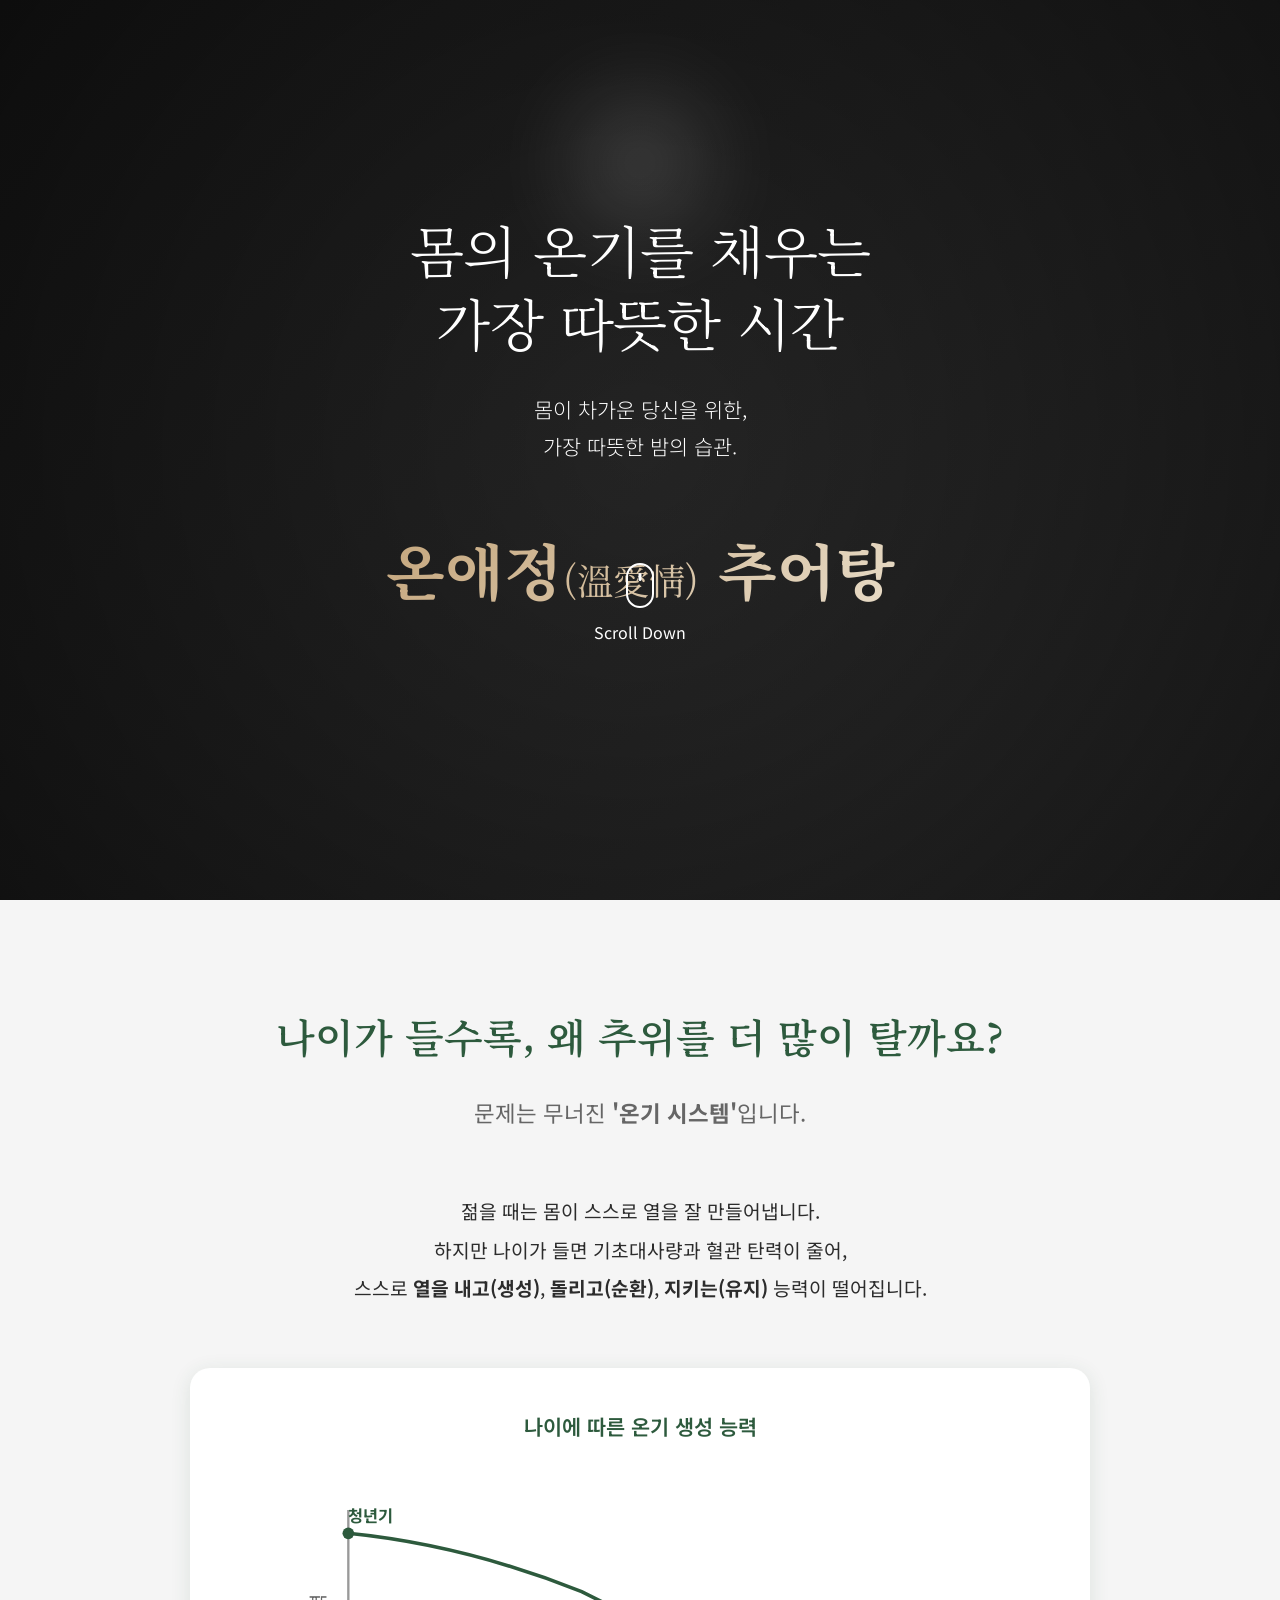
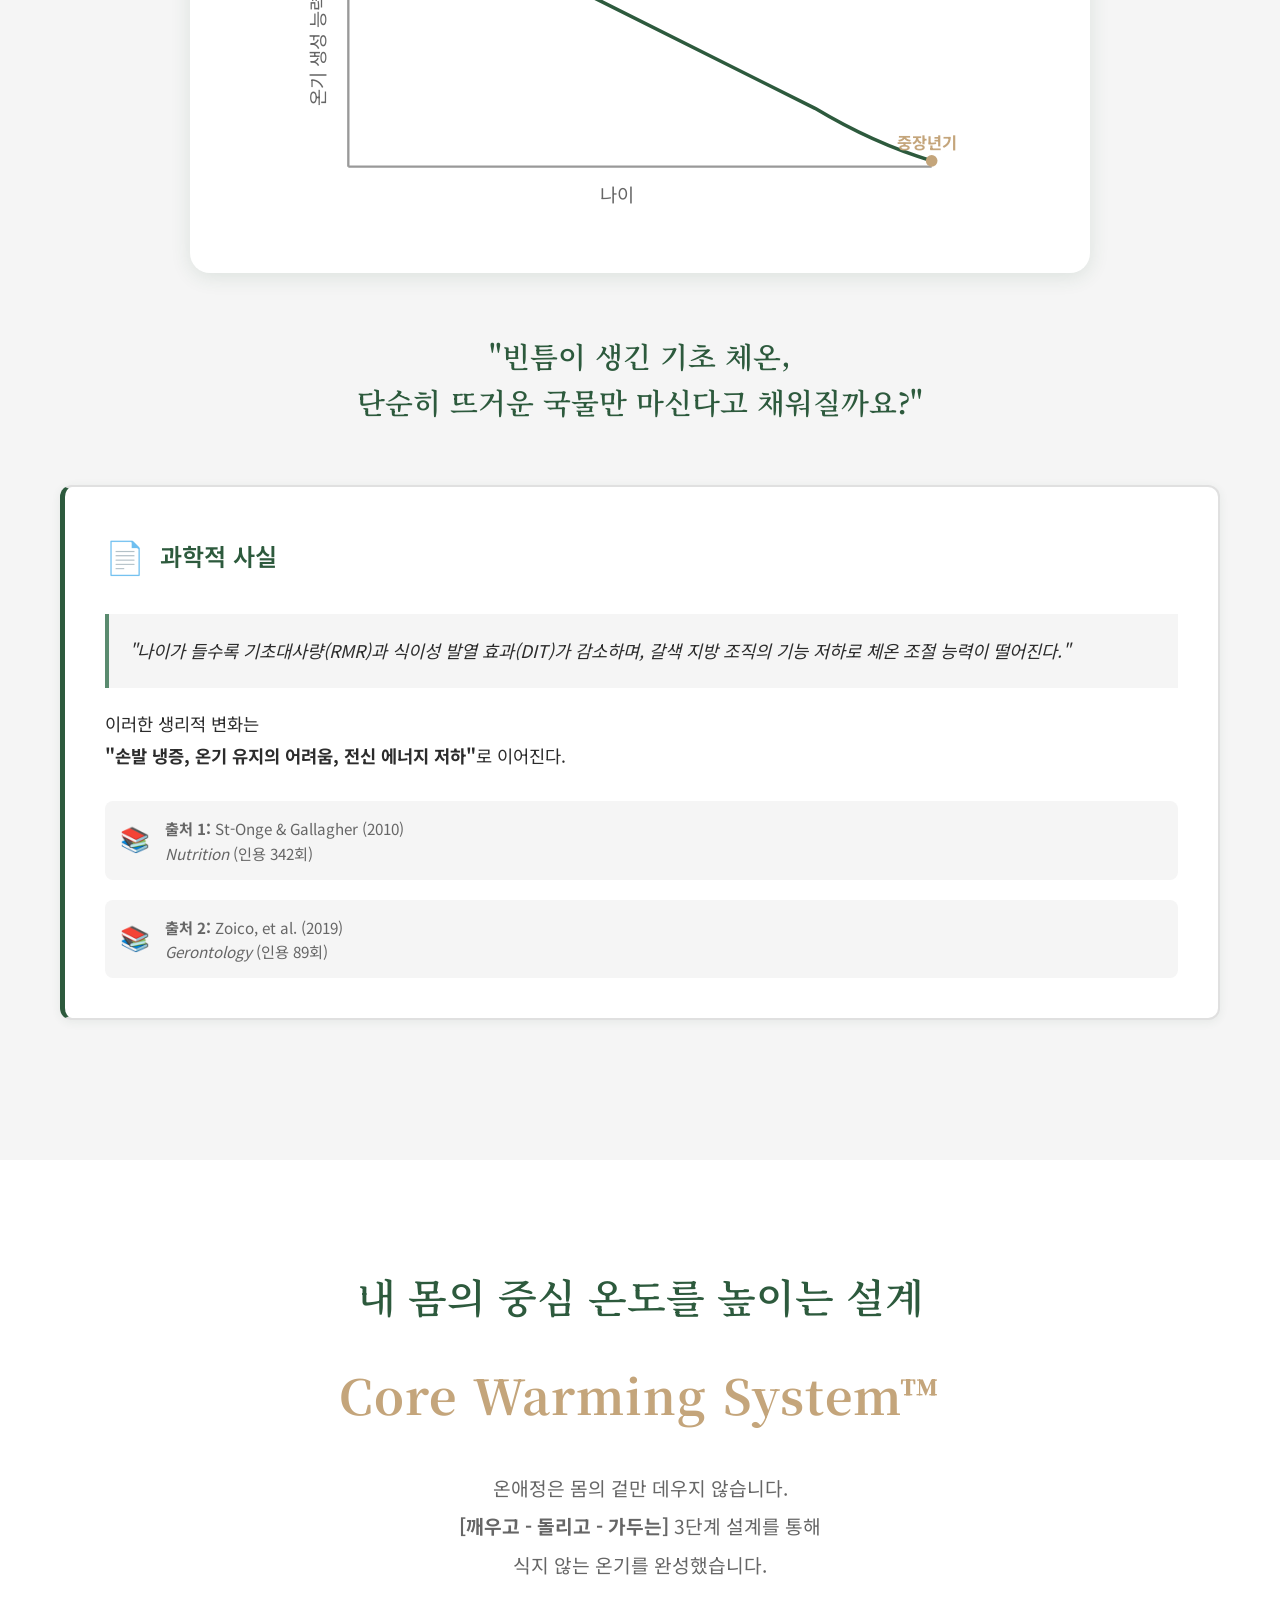
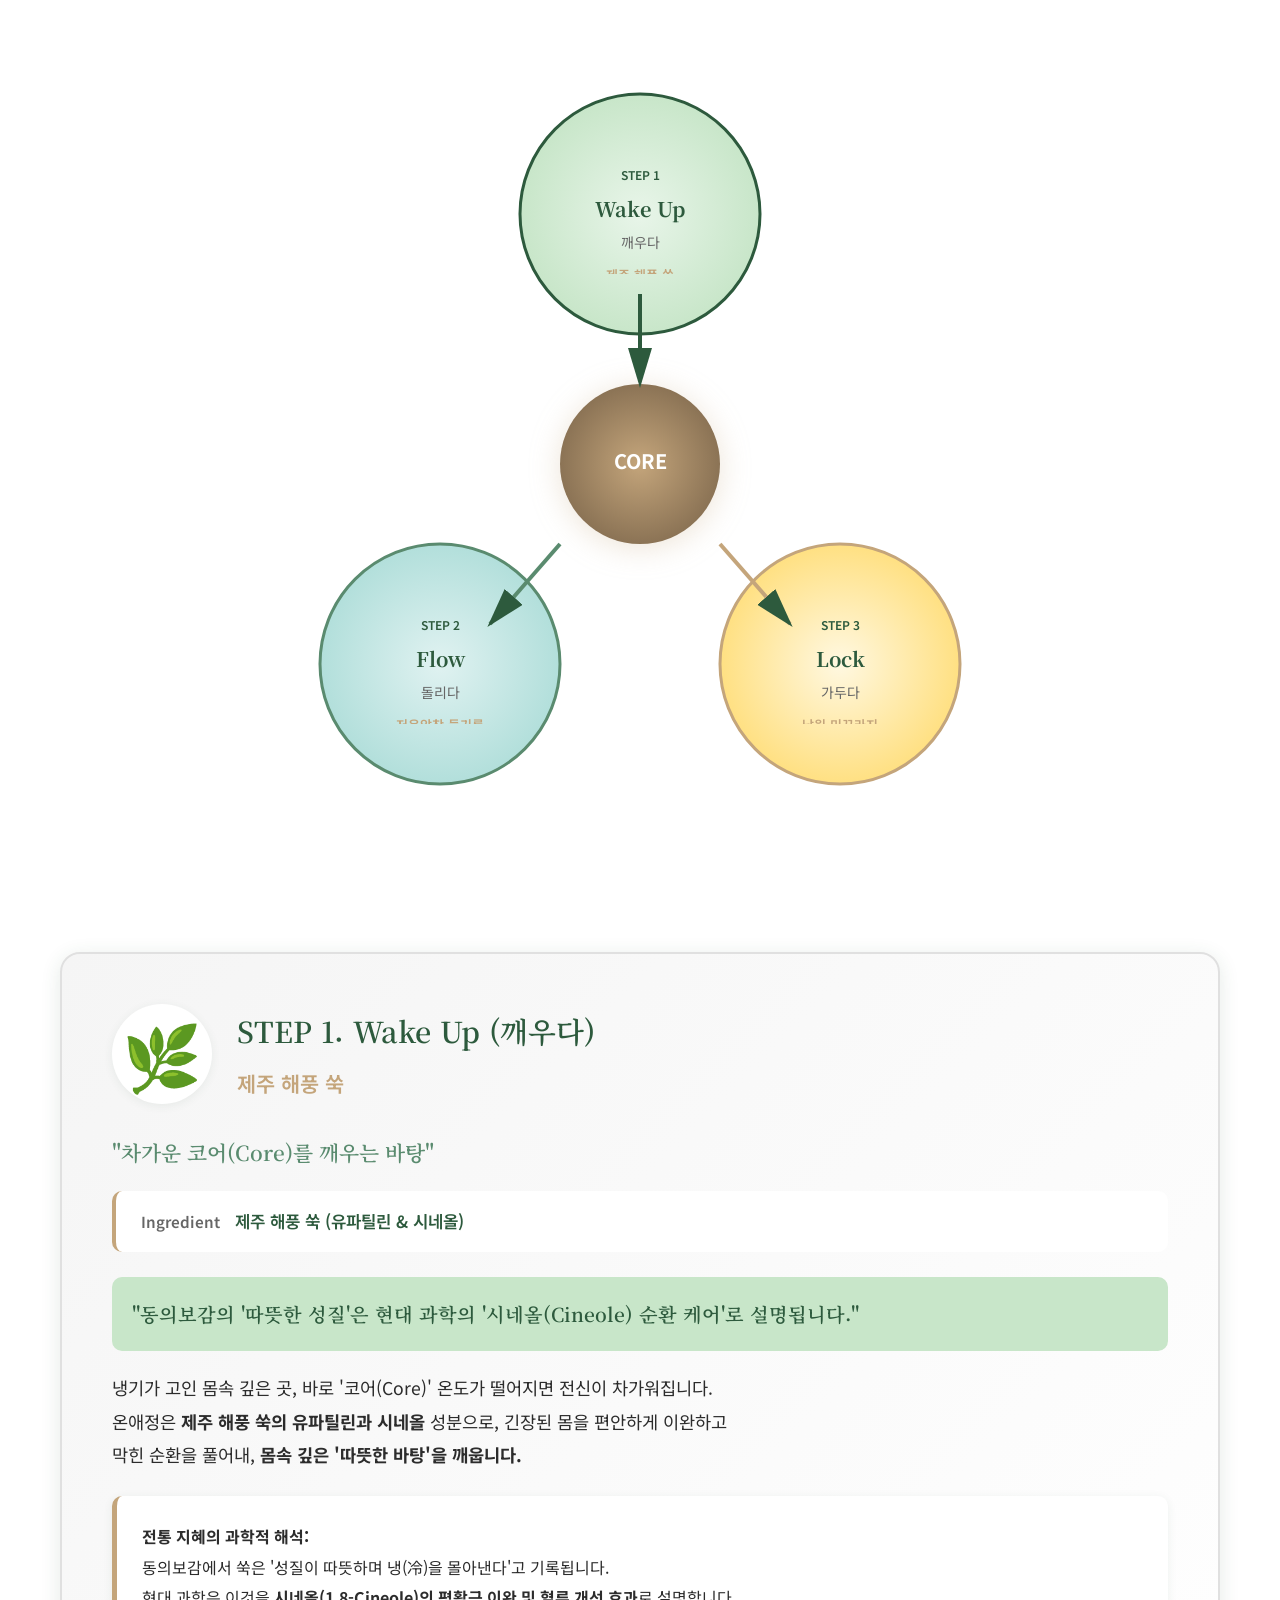
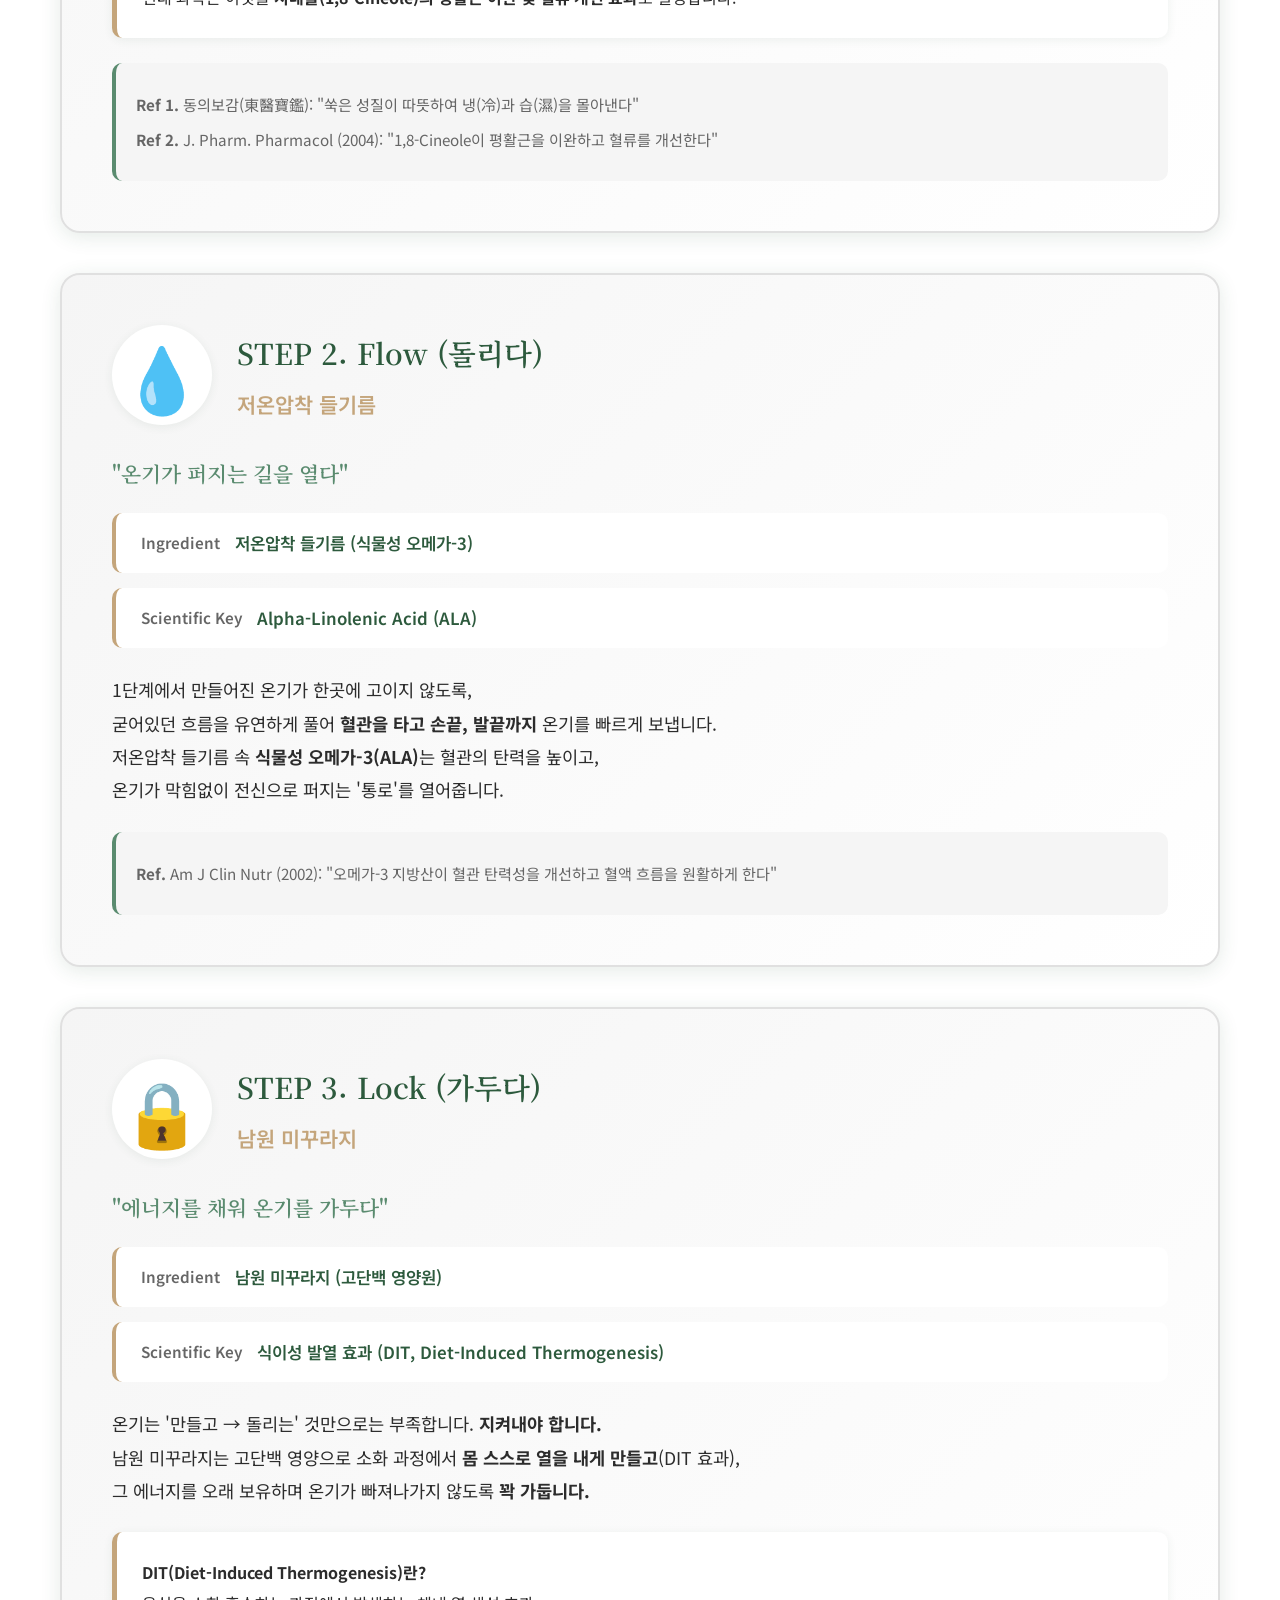
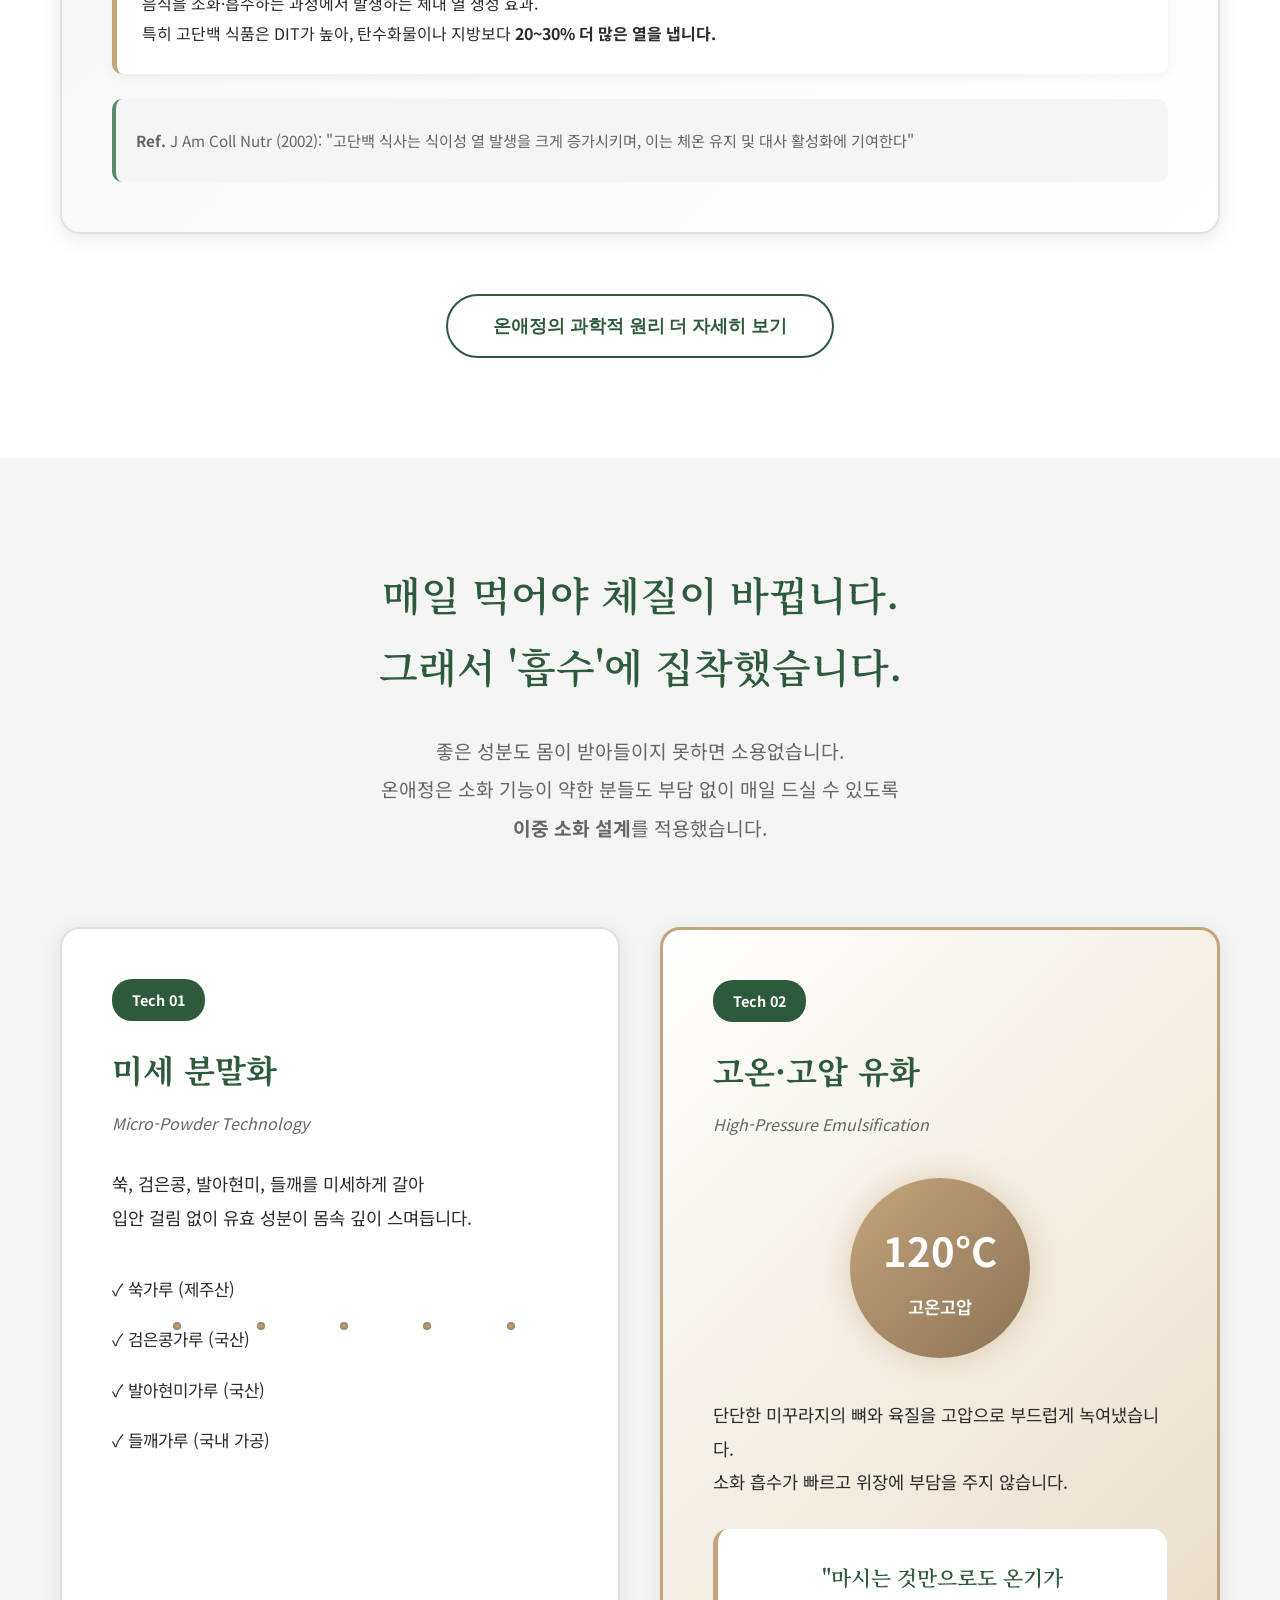
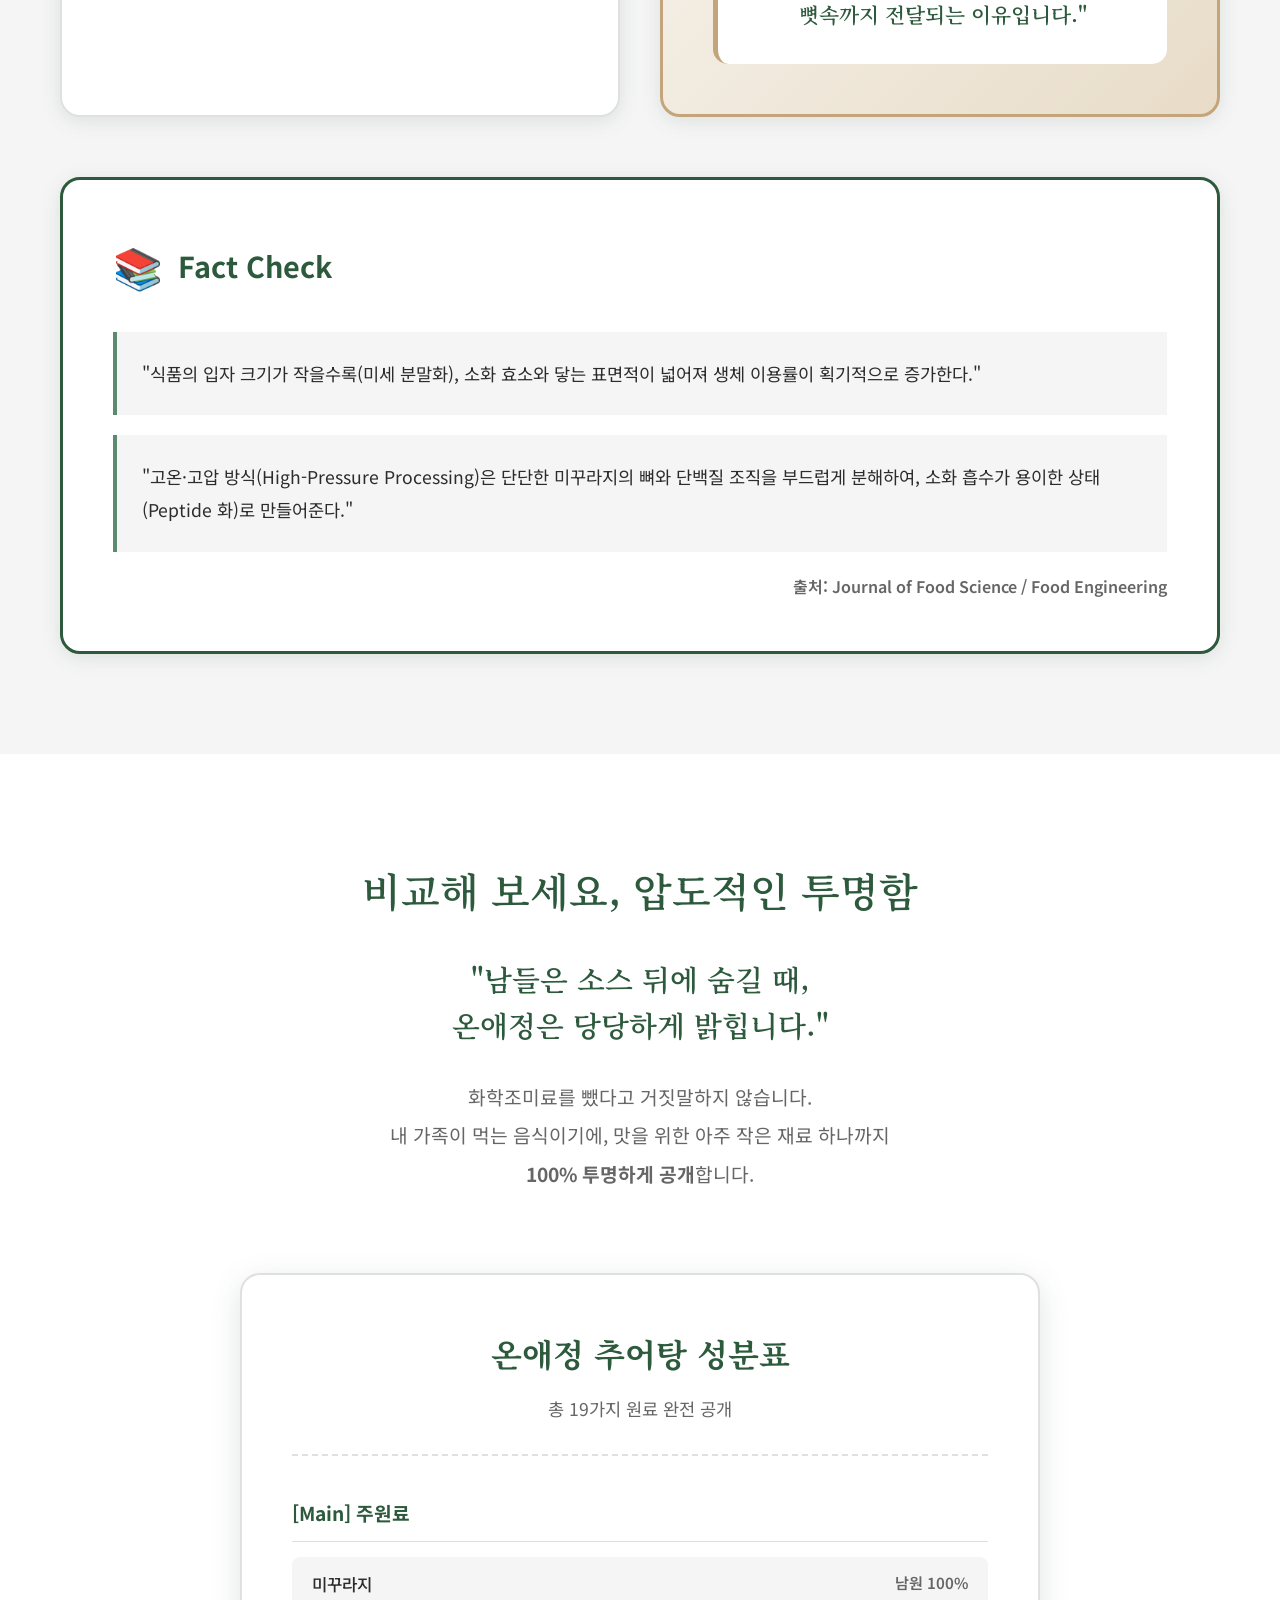
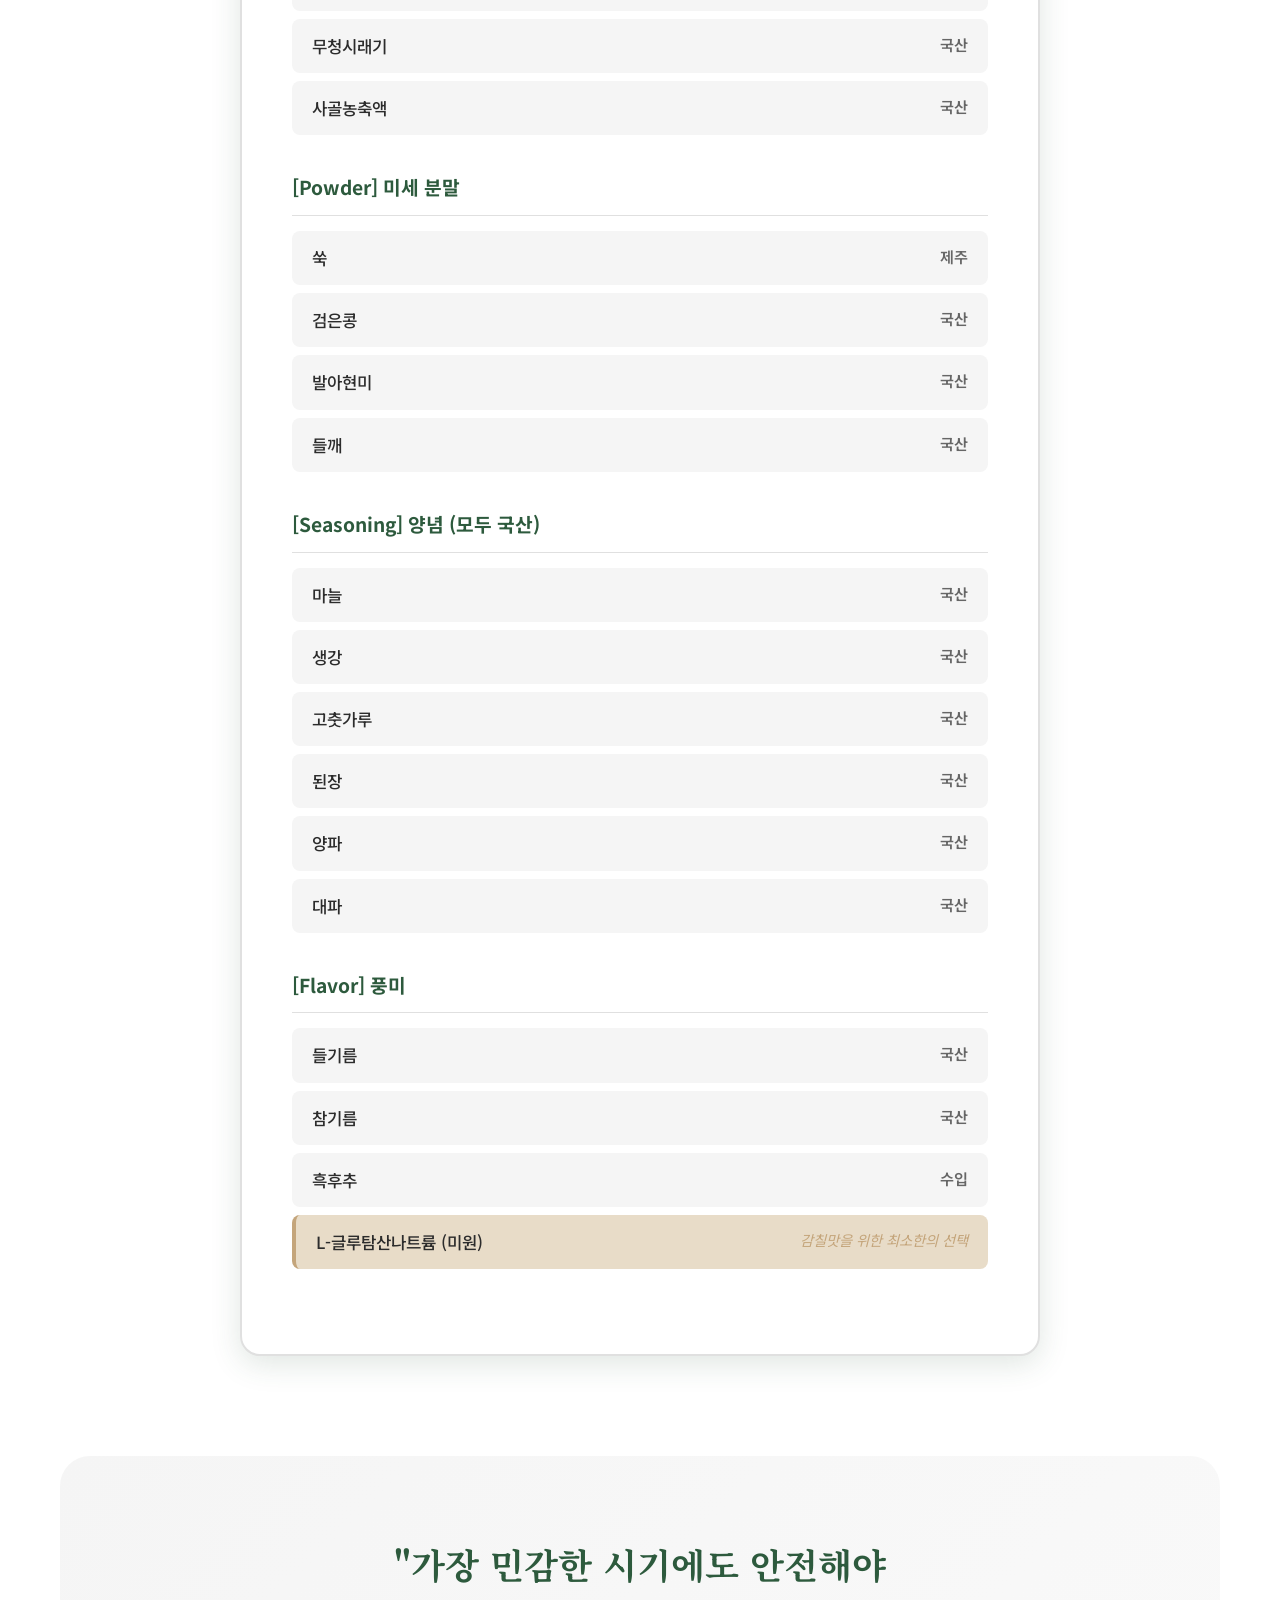
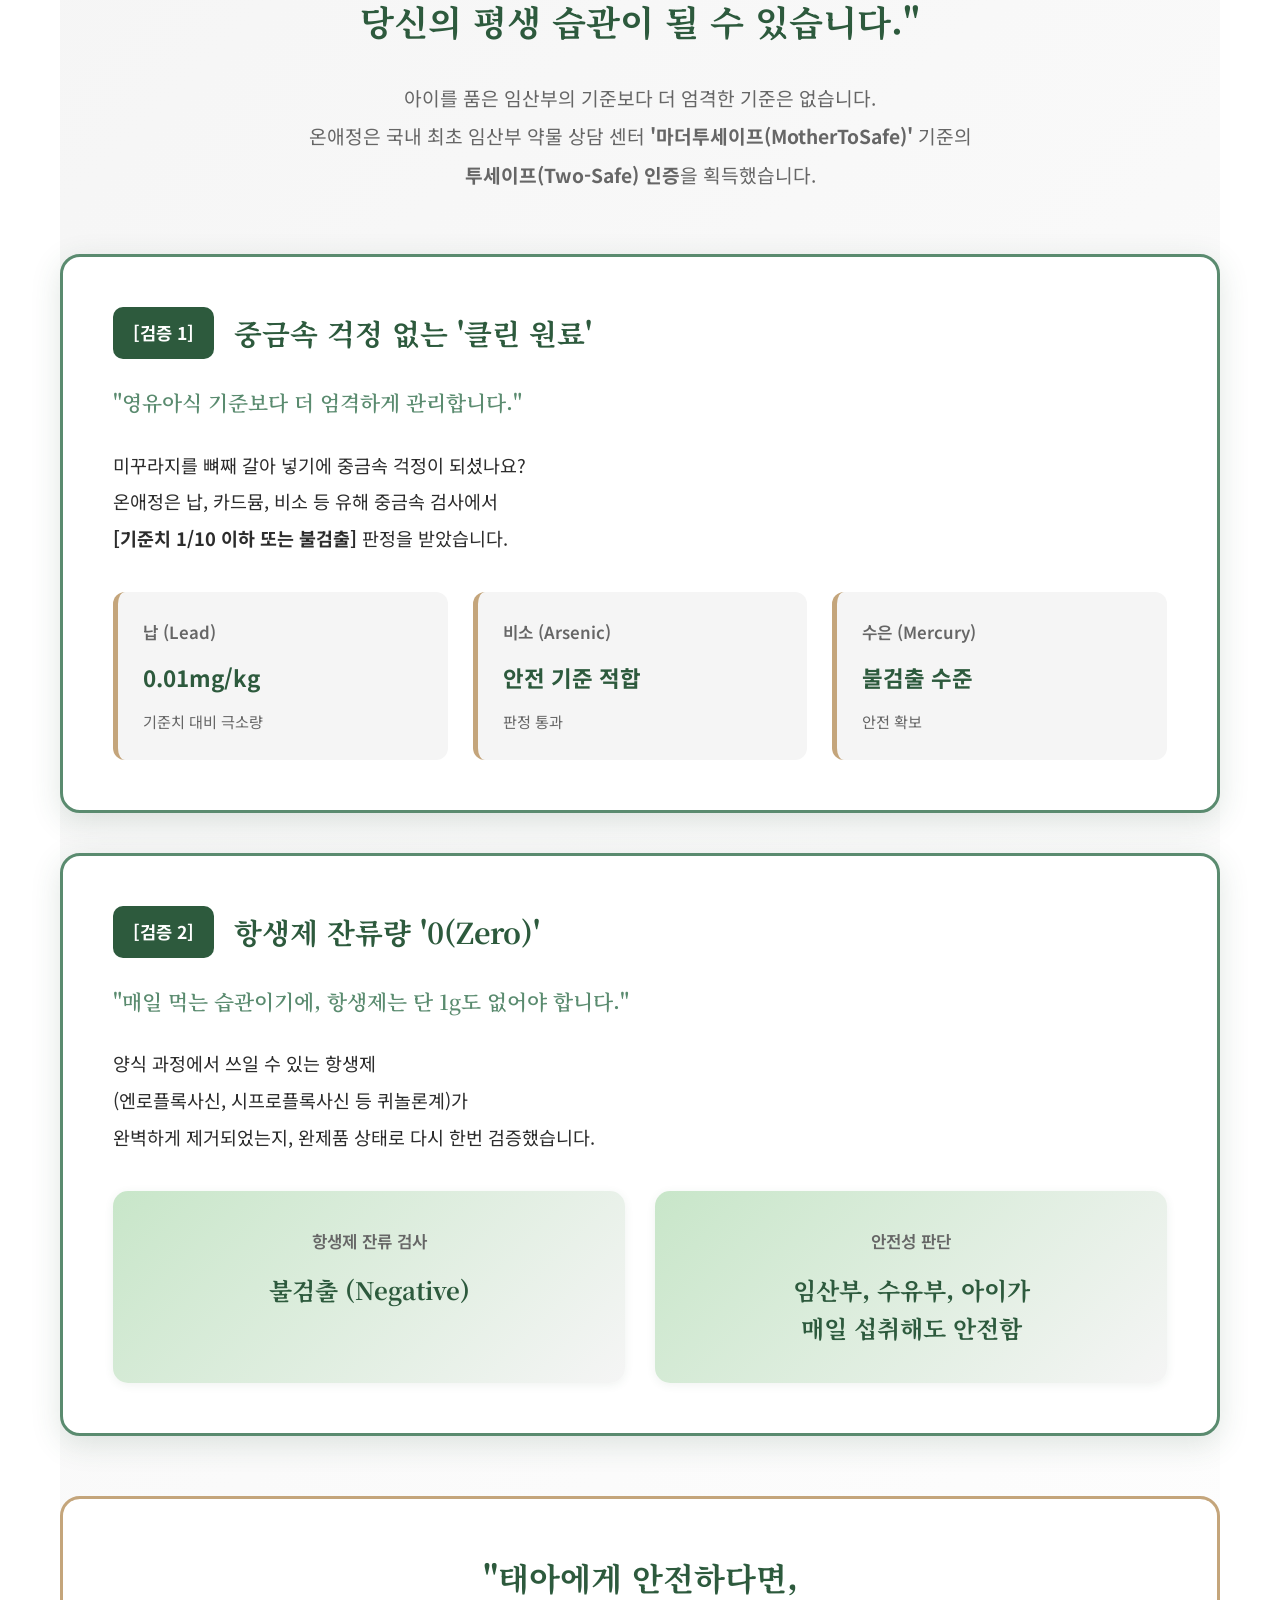
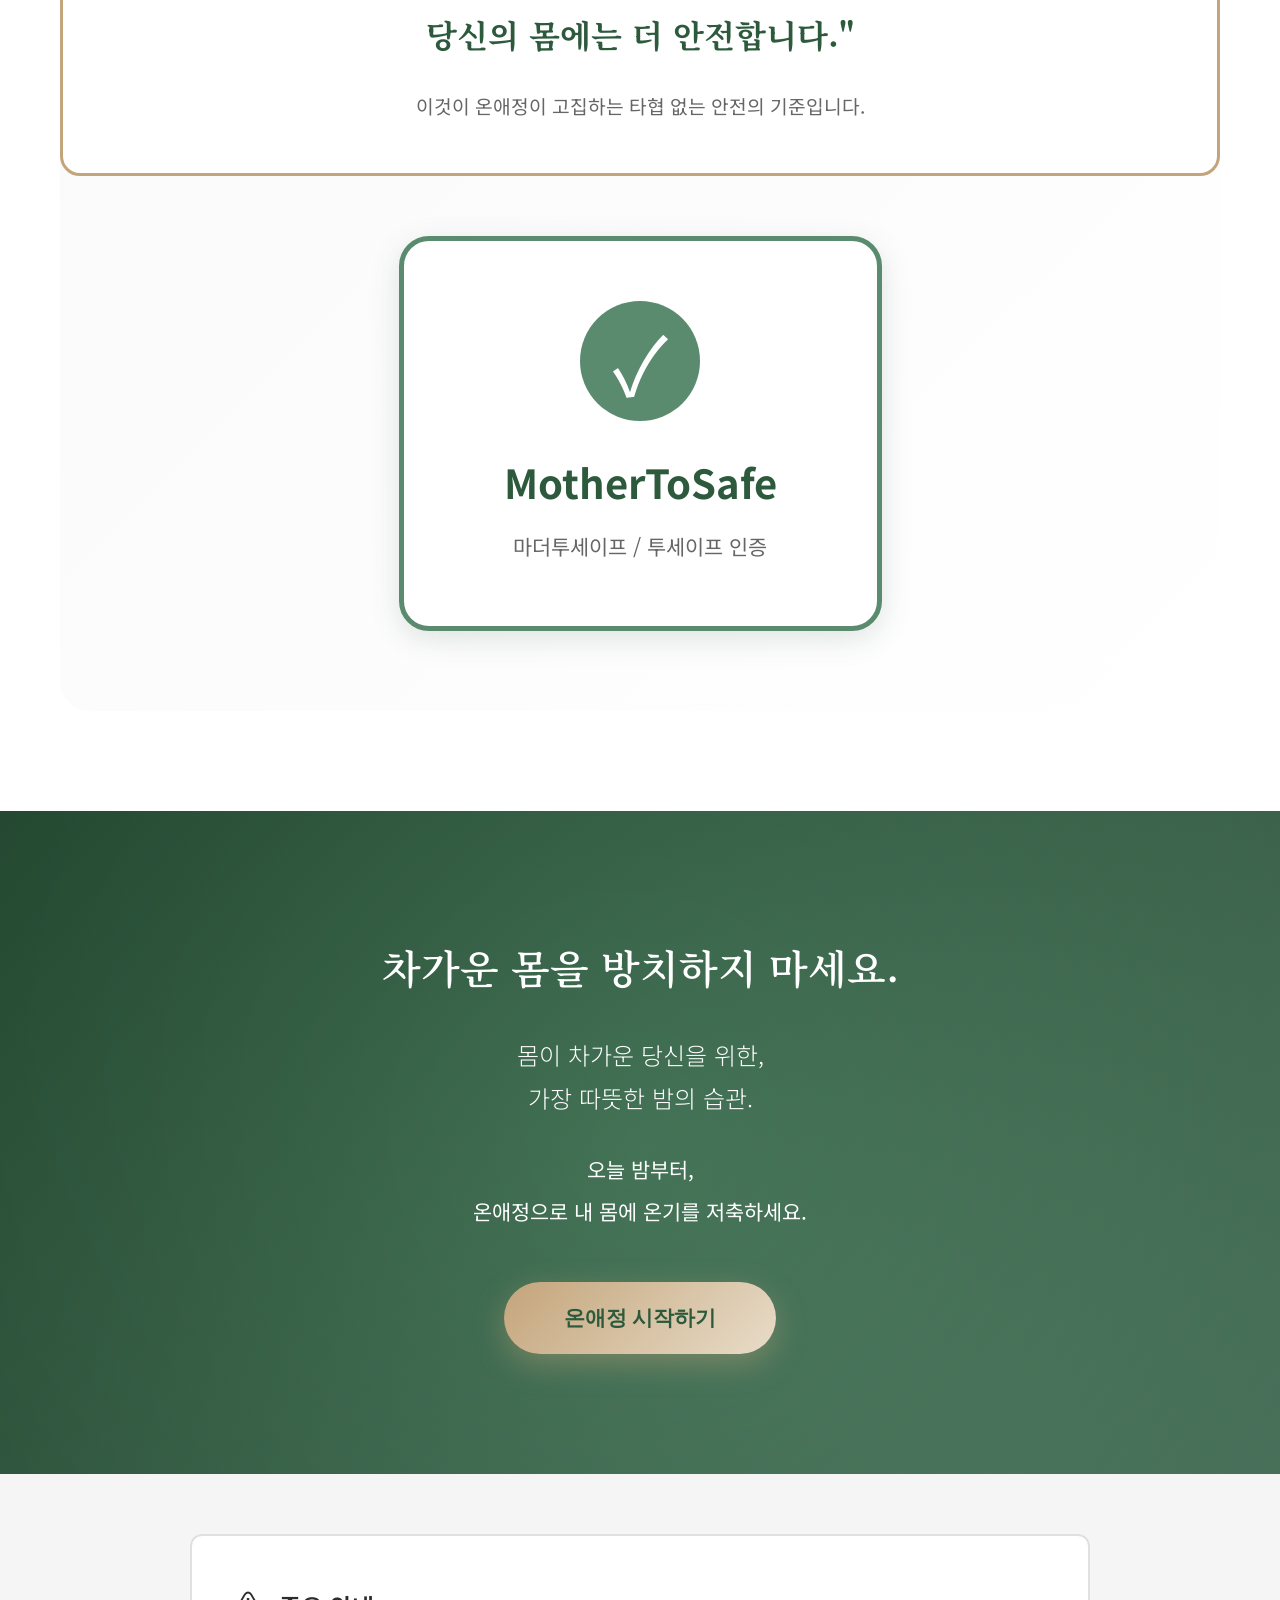
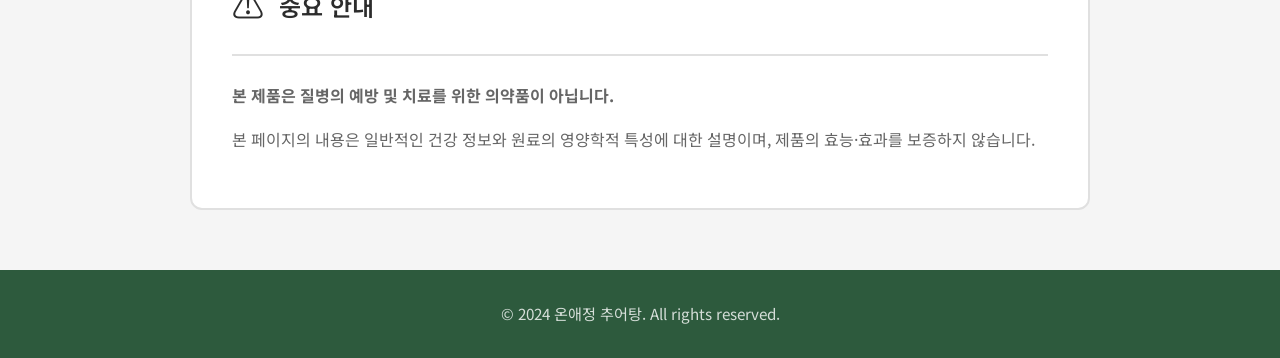
==== commit 98ea1b0f: "feat: STEP 1-3 상세 과학적 설명 추가 및 MotherToSafe 확장 - STEP 1 (Wake Up - 제주 해풍 쑥):   * 동의보감 전통 지혜와 현대 과학(시네" ====
--- a/index.html
+++ b/index.html
@@ -229,13 +229,26 @@
                     </div>
                     <div class="step-detail-content">
                         <p class="step-detail-subtitle">"차가운 코어(Core)를 깨우는 바탕"</p>
-                        <p class="step-detail-desc">
-                            냉기가 고인 몸속 깊은 곳, 아랫배의 환경을 편안하게 조성하여<br>
-                            온기가 피어날 준비를 합니다.
-                        </p>
                         <div class="step-detail-component">
-                            <span class="component-label">핵심성분</span>
-                            <span class="component-value">유파틸린, 시네올</span>
+                            <span class="component-label">Ingredient</span>
+                            <span class="component-value">제주 해풍 쑥 (유파틸린 & 시네올)</span>
+                        </div>
+                        <div class="step-integrated-desc">
+                            <p class="integrated-highlight">"동의보감의 '따뜻한 성질'은 현대 과학의 '시네올(Cineole) 순환 케어'로 설명됩니다."</p>
+                            <p class="step-detail-desc">
+                                냉기가 고인 몸속 깊은 곳, 바로 '코어(Core)' 온도가 떨어지면 전신이 차가워집니다.<br>
+                                온애정은 <strong>제주 해풍 쑥의 유파틸린과 시네올</strong> 성분으로, 긴장된 몸을 편안하게 이완하고<br>
+                                막힌 순환을 풀어내, <strong>몸속 깊은 '따뜻한 바탕'을 깨웁니다.</strong>
+                            </p>
+                            <p class="step-scientific-note">
+                                <strong>전통 지혜의 과학적 해석:</strong><br>
+                                동의보감에서 쑥은 '성질이 따뜻하며 냉(冷)을 몰아낸다'고 기록됩니다.<br>
+                                현대 과학은 이것을 <strong>시네올(1,8-Cineole)의 평활근 이완 및 혈류 개선 효과</strong>로 설명합니다.
+                            </p>
+                        </div>
+                        <div class="step-references">
+                            <p class="ref-small"><strong>Ref 1.</strong> 동의보감(東醫寶鑑): "쑥은 성질이 따뜻하여 냉(冷)과 습(濕)을 몰아낸다"</p>
+                            <p class="ref-small"><strong>Ref 2.</strong> J. Pharm. Pharmacol (2004): "1,8-Cineole이 평활근을 이완하고 혈류를 개선한다"</p>
                         </div>
                     </div>
                 </div>
@@ -251,13 +264,22 @@
                     </div>
                     <div class="step-detail-content">
                         <p class="step-detail-subtitle">"온기가 퍼지는 길을 열다"</p>
-                        <p class="step-detail-desc">
+                        <div class="step-detail-component">
+                            <span class="component-label">Ingredient</span>
+                            <span class="component-value">저온압착 들기름 (식물성 오메가-3)</span>
+                        </div>
+                        <div class="step-detail-component" style="margin-top: 15px;">
+                            <span class="component-label">Scientific Key</span>
+                            <span class="component-value">Alpha-Linolenic Acid (ALA)</span>
+                        </div>
+                        <p class="step-detail-desc" style="margin-top: 25px;">
                             1단계에서 만들어진 온기가 한곳에 고이지 않도록,<br>
-                            굳어있는 흐름을 유연하게 풀어 전신으로 빠르게 보냅니다.
+                            굳어있던 흐름을 유연하게 풀어 <strong>혈관을 타고 손끝, 발끝까지</strong> 온기를 빠르게 보냅니다.<br>
+                            저온압착 들기름 속 <strong>식물성 오메가-3(ALA)</strong>는 혈관의 탄력을 높이고,<br>
+                            온기가 막힘없이 전신으로 퍼지는 '통로'를 열어줍니다.
                         </p>
-                        <div class="step-detail-component">
-                            <span class="component-label">핵심성분</span>
-                            <span class="component-value">식물성 오메가-3</span>
+                        <div class="step-references">
+                            <p class="ref-small"><strong>Ref.</strong> Am J Clin Nutr (2002): "오메가-3 지방산이 혈관 탄력성을 개선하고 혈액 흐름을 원활하게 한다"</p>
                         </div>
                     </div>
                 </div>
@@ -273,13 +295,26 @@
                     </div>
                     <div class="step-detail-content">
                         <p class="step-detail-subtitle">"에너지를 채워 온기를 가두다"</p>
-                        <p class="step-detail-desc">
-                            고단백 영양으로 소화 과정에서 몸 스스로 열을 내게 만들고(DIT효과),<br>
-                            그 에너지를 꽉 잡아 온기가 빠져나가지 않도록 지킵니다.
+                        <div class="step-detail-component">
+                            <span class="component-label">Ingredient</span>
+                            <span class="component-value">남원 미꾸라지 (고단백 영양원)</span>
+                        </div>
+                        <div class="step-detail-component" style="margin-top: 15px;">
+                            <span class="component-label">Scientific Key</span>
+                            <span class="component-value">식이성 발열 효과 (DIT, Diet-Induced Thermogenesis)</span>
+                        </div>
+                        <p class="step-detail-desc" style="margin-top: 25px;">
+                            온기는 '만들고 → 돌리는' 것만으로는 부족합니다. <strong>지켜내야 합니다.</strong><br>
+                            남원 미꾸라지는 고단백 영양으로 소화 과정에서 <strong>몸 스스로 열을 내게 만들고</strong>(DIT 효과),<br>
+                            그 에너지를 오래 보유하며 온기가 빠져나가지 않도록 <strong>꽉 가둡니다.</strong>
                         </p>
-                        <div class="step-detail-component">
-                            <span class="component-label">핵심효과</span>
-                            <span class="component-value">식이성 발열(DIT), 고단백 에너지</span>
+                        <p class="step-scientific-note">
+                            <strong>DIT(Diet-Induced Thermogenesis)란?</strong><br>
+                            음식을 소화·흡수하는 과정에서 발생하는 체내 열 생성 효과.<br>
+                            특히 고단백 식품은 DIT가 높아, 탄수화물이나 지방보다 <strong>20~30% 더 많은 열을 냅니다.</strong>
+                        </p>
+                        <div class="step-references">
+                            <p class="ref-small"><strong>Ref.</strong> J Am Coll Nutr (2002): "고단백 식사는 식이성 열 발생을 크게 증가시키며, 이는 체온 유지 및 대사 활성화에 기여한다"</p>
                         </div>
                     </div>
                 </div>
@@ -441,24 +476,82 @@
                 </div>
             </div>
 
-            <!-- 인증 섹션 -->
-            <div class="certification-section">
-                <h3 class="cert-title">임산부도 안심하는 기준</h3>
-                <div class="cert-badge">
-                    <div class="cert-logo">
-                        <div class="cert-icon">✓</div>
-                        <div class="cert-name">MotherToSafe</div>
-                        <div class="cert-subtitle">마더투세이프 인증</div>
-                    </div>
-                    <div class="cert-details">
-                        <div class="cert-item">
-                            <span class="cert-check">✔</span>
-                            <span class="cert-text">중금속 안전</span>
-                        </div>
-                        <div class="cert-item">
-                            <span class="cert-check">✔</span>
-                            <span class="cert-text">항생제 불검출</span>
-                        </div>
+            <!-- 투명성 & 안전 확장 섹션 -->
+            <div class="safety-extended-section">
+                <h2 class="safety-main-title">"가장 민감한 시기에도 안전해야<br>당신의 평생 습관이 될 수 있습니다."</h2>
+                <p class="safety-intro">
+                    아이를 품은 임산부의 기준보다 더 엄격한 기준은 없습니다.<br>
+                    온애정은 국내 최초 임산부 약물 상담 센터 <strong>'마더투세이프(MotherToSafe)'</strong> 기준의<br>
+                    <strong>투세이프(Two-Safe) 인증</strong>을 획득했습니다.
+                </p>
+
+                <!-- 검증 1: 중금속 -->
+                <div class="verification-box">
+                    <div class="verification-header">
+                        <span class="verification-number">[검증 1]</span>
+                        <h3 class="verification-title">중금속 걱정 없는 '클린 원료'</h3>
+                    </div>
+                    <p class="verification-subtitle">"영유아식 기준보다 더 엄격하게 관리합니다."</p>
+                    <p class="verification-desc">
+                        미꾸라지를 뼈째 갈아 넣기에 중금속 걱정이 되셨나요?<br>
+                        온애정은 납, 카드뮴, 비소 등 유해 중금속 검사에서<br>
+                        <strong>[기준치 1/10 이하 또는 불검출]</strong> 판정을 받았습니다.
+                    </p>
+                    <div class="verification-data">
+                        <div class="data-item">
+                            <span class="data-label">납 (Lead)</span>
+                            <span class="data-value">0.01mg/kg</span>
+                            <span class="data-note">기준치 대비 극소량</span>
+                        </div>
+                        <div class="data-item">
+                            <span class="data-label">비소 (Arsenic)</span>
+                            <span class="data-value">안전 기준 적합</span>
+                            <span class="data-note">판정 통과</span>
+                        </div>
+                        <div class="data-item">
+                            <span class="data-label">수은 (Mercury)</span>
+                            <span class="data-value">불검출 수준</span>
+                            <span class="data-note">안전 확보</span>
+                        </div>
+                    </div>
+                </div>
+
+                <!-- 검증 2: 항생제 -->
+                <div class="verification-box">
+                    <div class="verification-header">
+                        <span class="verification-number">[검증 2]</span>
+                        <h3 class="verification-title">항생제 잔류량 '0(Zero)'</h3>
+                    </div>
+                    <p class="verification-subtitle">"매일 먹는 습관이기에, 항생제는 단 1g도 없어야 합니다."</p>
+                    <p class="verification-desc">
+                        양식 과정에서 쓰일 수 있는 항생제<br>
+                        (엔로플록사신, 시프로플록사신 등 퀴놀론계)가<br>
+                        완벽하게 제거되었는지, 완제품 상태로 다시 한번 검증했습니다.
+                    </p>
+                    <div class="verification-result">
+                        <div class="result-box">
+                            <div class="result-label">항생제 잔류 검사</div>
+                            <div class="result-value">불검출 (Negative)</div>
+                        </div>
+                        <div class="result-box">
+                            <div class="result-label">안전성 판단</div>
+                            <div class="result-value">임산부, 수유부, 아이가<br>매일 섭취해도 안전함</div>
+                        </div>
+                    </div>
+                </div>
+
+                <!-- 마무리 메시지 -->
+                <div class="safety-conclusion">
+                    <p class="conclusion-quote">"태아에게 안전하다면,<br>당신의 몸에는 더 안전합니다."</p>
+                    <p class="conclusion-message">이것이 온애정이 고집하는 타협 없는 안전의 기준입니다.</p>
+                </div>
+
+                <!-- 인증 로고 -->
+                <div class="certification-badge-large">
+                    <div class="cert-logo-large">
+                        <div class="cert-icon-large">✓</div>
+                        <div class="cert-name-large">MotherToSafe</div>
+                        <div class="cert-subtitle-large">마더투세이프 / 투세이프 인증</div>
                     </div>
                 </div>
             </div>
--- a/styles_v3.css
+++ b/styles_v3.css
@@ -1004,3 +1004,276 @@
     opacity: 1;
     transform: translateY(0);
 }
+
+/* 3단계 상세 설명 추가 스타일 */
+.step-integrated-desc {
+    margin: 25px 0;
+}
+
+.integrated-highlight {
+    font-family: 'Noto Serif KR', serif;
+    font-size: 1.2rem;
+    font-weight: 600;
+    color: var(--deep-green);
+    line-height: 1.8;
+    margin-bottom: 20px;
+    padding: 20px;
+    background: var(--light-green);
+    border-radius: 10px;
+}
+
+.step-references {
+    margin-top: 25px;
+    padding: 20px;
+    background: var(--light-gray);
+    border-radius: 10px;
+    border-left: 4px solid var(--medium-green);
+}
+
+.ref-small {
+    font-size: 0.95rem;
+    line-height: 1.8;
+    color: var(--text-gray);
+    margin: 8px 0;
+}
+
+.step-scientific-note {
+    margin: 25px 0;
+    padding: 25px;
+    background: white;
+    border-radius: 10px;
+    border-left: 5px solid var(--warm-gold);
+    font-size: 1rem;
+    line-height: 1.9;
+    color: var(--text-dark);
+    box-shadow: var(--shadow-sm);
+}
+
+/* 투명성 & 안전 확장 섹션 */
+.safety-extended-section {
+    margin-top: 100px;
+    padding: 80px 0;
+    background: linear-gradient(135deg, var(--light-gray) 0%, white 100%);
+    border-radius: 30px;
+}
+
+.safety-main-title {
+    font-family: 'Noto Serif KR', serif;
+    font-size: 2.2rem;
+    font-weight: 700;
+    color: var(--deep-green);
+    text-align: center;
+    line-height: 1.6;
+    margin-bottom: 30px;
+}
+
+.safety-intro {
+    font-size: 1.2rem;
+    text-align: center;
+    color: var(--text-gray);
+    line-height: 2;
+    margin-bottom: 60px;
+}
+
+/* 검증 박스 */
+.verification-box {
+    background: white;
+    border-radius: 20px;
+    padding: 50px;
+    margin: 40px 0;
+    box-shadow: var(--shadow-lg);
+    border: 3px solid var(--medium-green);
+}
+
+.verification-header {
+    display: flex;
+    align-items: center;
+    gap: 20px;
+    margin-bottom: 25px;
+}
+
+.verification-number {
+    display: inline-block;
+    padding: 10px 20px;
+    background: var(--deep-green);
+    color: white;
+    font-size: 1.1rem;
+    font-weight: 700;
+    border-radius: 10px;
+}
+
+.verification-title {
+    font-family: 'Noto Serif KR', serif;
+    font-size: 1.8rem;
+    font-weight: 700;
+    color: var(--deep-green);
+}
+
+.verification-subtitle {
+    font-family: 'Noto Serif KR', serif;
+    font-size: 1.3rem;
+    font-weight: 600;
+    color: var(--medium-green);
+    margin-bottom: 20px;
+}
+
+.verification-desc {
+    font-size: 1.15rem;
+    line-height: 2;
+    color: var(--text-dark);
+    margin: 25px 0;
+}
+
+/* 검증 데이터 */
+.verification-data {
+    display: grid;
+    grid-template-columns: repeat(auto-fit, minmax(250px, 1fr));
+    gap: 25px;
+    margin-top: 35px;
+}
+
+.data-item {
+    background: var(--light-gray);
+    padding: 25px;
+    border-radius: 12px;
+    border-left: 5px solid var(--warm-gold);
+    display: flex;
+    flex-direction: column;
+    gap: 10px;
+}
+
+.data-label {
+    font-size: 1.05rem;
+    font-weight: 600;
+    color: var(--text-gray);
+}
+
+.data-value {
+    font-size: 1.4rem;
+    font-weight: 700;
+    color: var(--deep-green);
+}
+
+.data-note {
+    font-size: 0.95rem;
+    color: var(--text-gray);
+}
+
+/* 검증 결과 */
+.verification-result {
+    display: grid;
+    grid-template-columns: repeat(auto-fit, minmax(300px, 1fr));
+    gap: 30px;
+    margin-top: 35px;
+}
+
+.result-box {
+    background: linear-gradient(135deg, var(--light-green) 0%, var(--light-gray) 100%);
+    padding: 35px;
+    border-radius: 15px;
+    text-align: center;
+    box-shadow: var(--shadow-sm);
+}
+
+.result-label {
+    font-size: 1.05rem;
+    font-weight: 600;
+    color: var(--text-gray);
+    margin-bottom: 15px;
+}
+
+.result-value {
+    font-family: 'Noto Serif KR', serif;
+    font-size: 1.5rem;
+    font-weight: 700;
+    color: var(--deep-green);
+    line-height: 1.6;
+}
+
+/* 안전 결론 */
+.safety-conclusion {
+    text-align: center;
+    margin: 60px 0;
+    padding: 50px;
+    background: white;
+    border-radius: 20px;
+    border: 3px solid var(--warm-gold);
+}
+
+.conclusion-quote {
+    font-family: 'Noto Serif KR', serif;
+    font-size: 2rem;
+    font-weight: 700;
+    color: var(--deep-green);
+    line-height: 1.8;
+    margin-bottom: 25px;
+}
+
+.conclusion-message {
+    font-size: 1.2rem;
+    color: var(--text-gray);
+    line-height: 1.8;
+}
+
+/* 대형 인증 배지 */
+.certification-badge-large {
+    text-align: center;
+    margin-top: 60px;
+}
+
+.cert-logo-large {
+    display: inline-block;
+    background: white;
+    border: 5px solid var(--medium-green);
+    border-radius: 30px;
+    padding: 60px 100px;
+    box-shadow: var(--shadow-lg);
+}
+
+.cert-icon-large {
+    width: 120px;
+    height: 120px;
+    background: var(--medium-green);
+    color: white;
+    font-size: 5rem;
+    line-height: 120px;
+    border-radius: 50%;
+    margin: 0 auto 25px;
+}
+
+.cert-name-large {
+    font-size: 2.5rem;
+    font-weight: 700;
+    color: var(--deep-green);
+    margin-bottom: 10px;
+}
+
+.cert-subtitle-large {
+    font-size: 1.3rem;
+    color: var(--text-gray);
+}
+
+/* 반응형 추가 */
+@media (max-width: 768px) {
+    .safety-main-title {
+        font-size: 1.6rem;
+    }
+    
+    .verification-box {
+        padding: 30px 20px;
+    }
+    
+    .verification-header {
+        flex-direction: column;
+        align-items: flex-start;
+    }
+    
+    .verification-data,
+    .verification-result {
+        grid-template-columns: 1fr;
+    }
+    
+    .cert-logo-large {
+        padding: 40px 30px;
+    }
+}
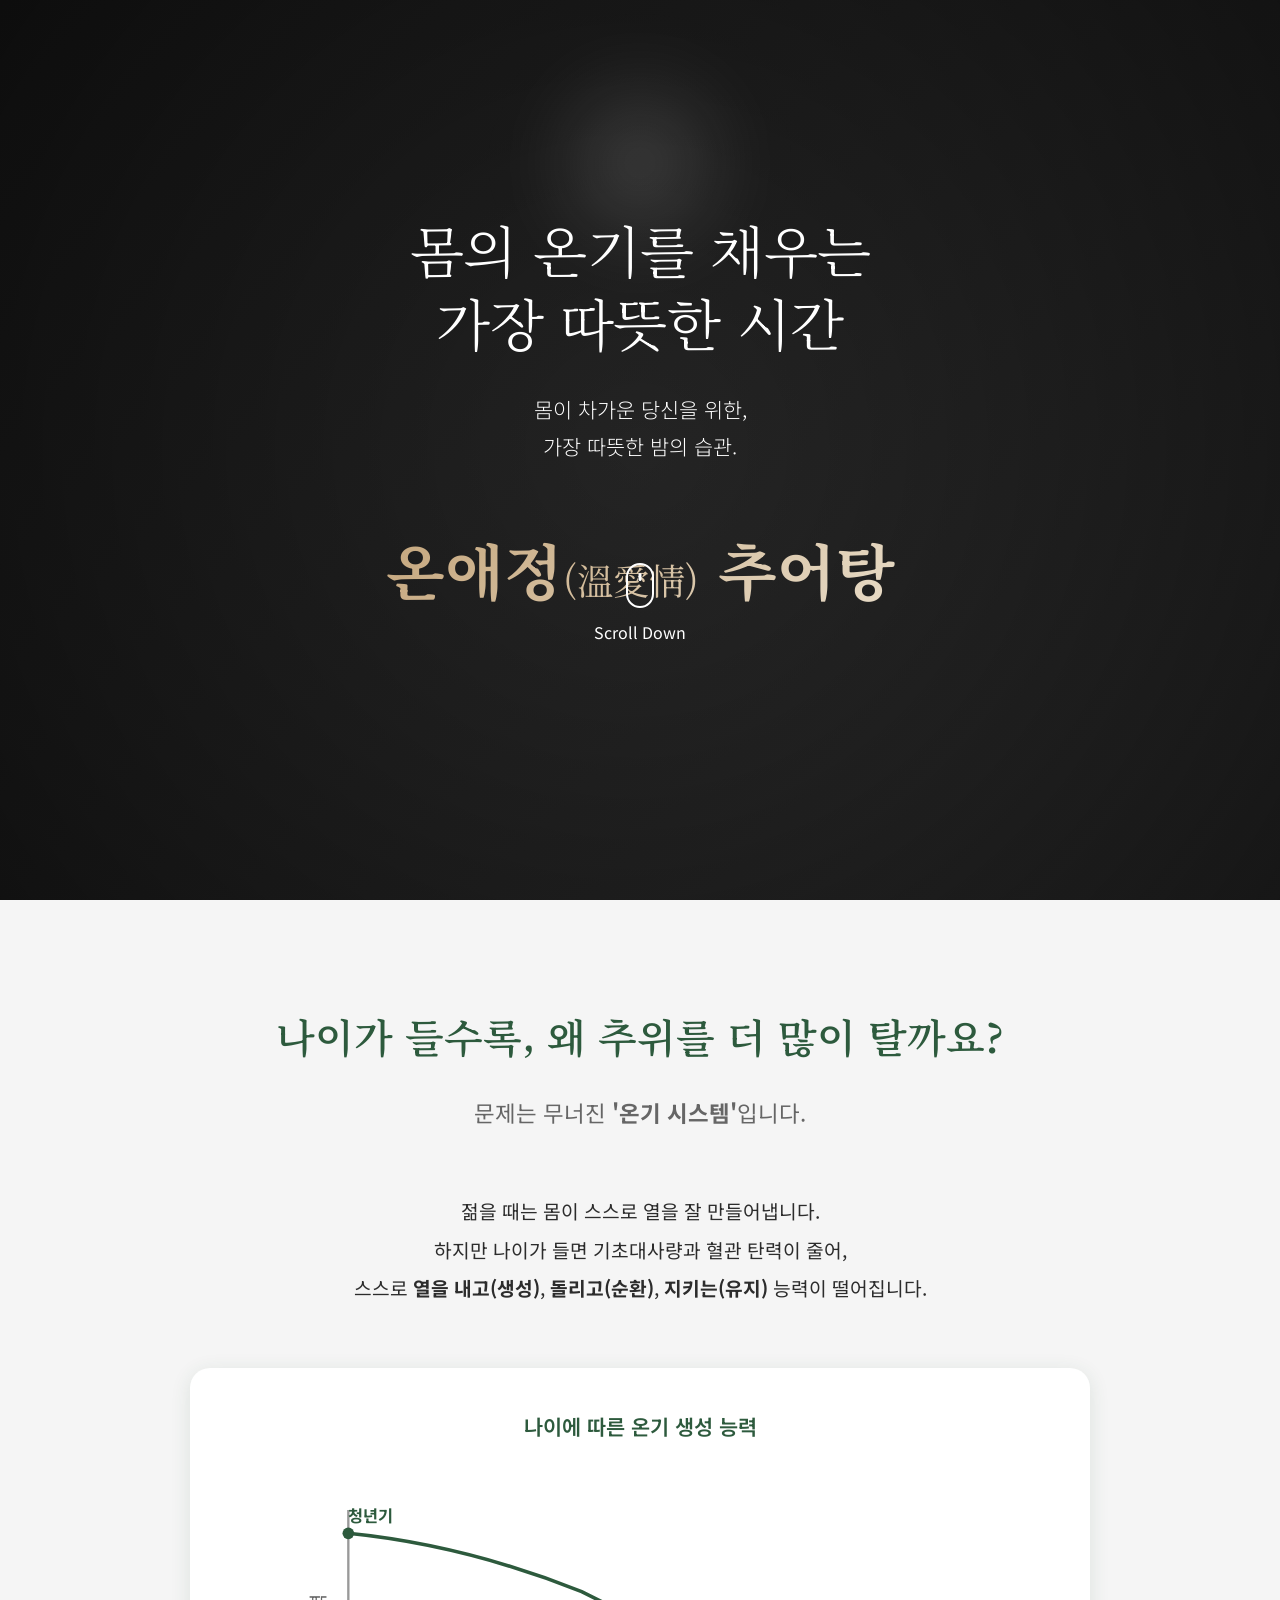
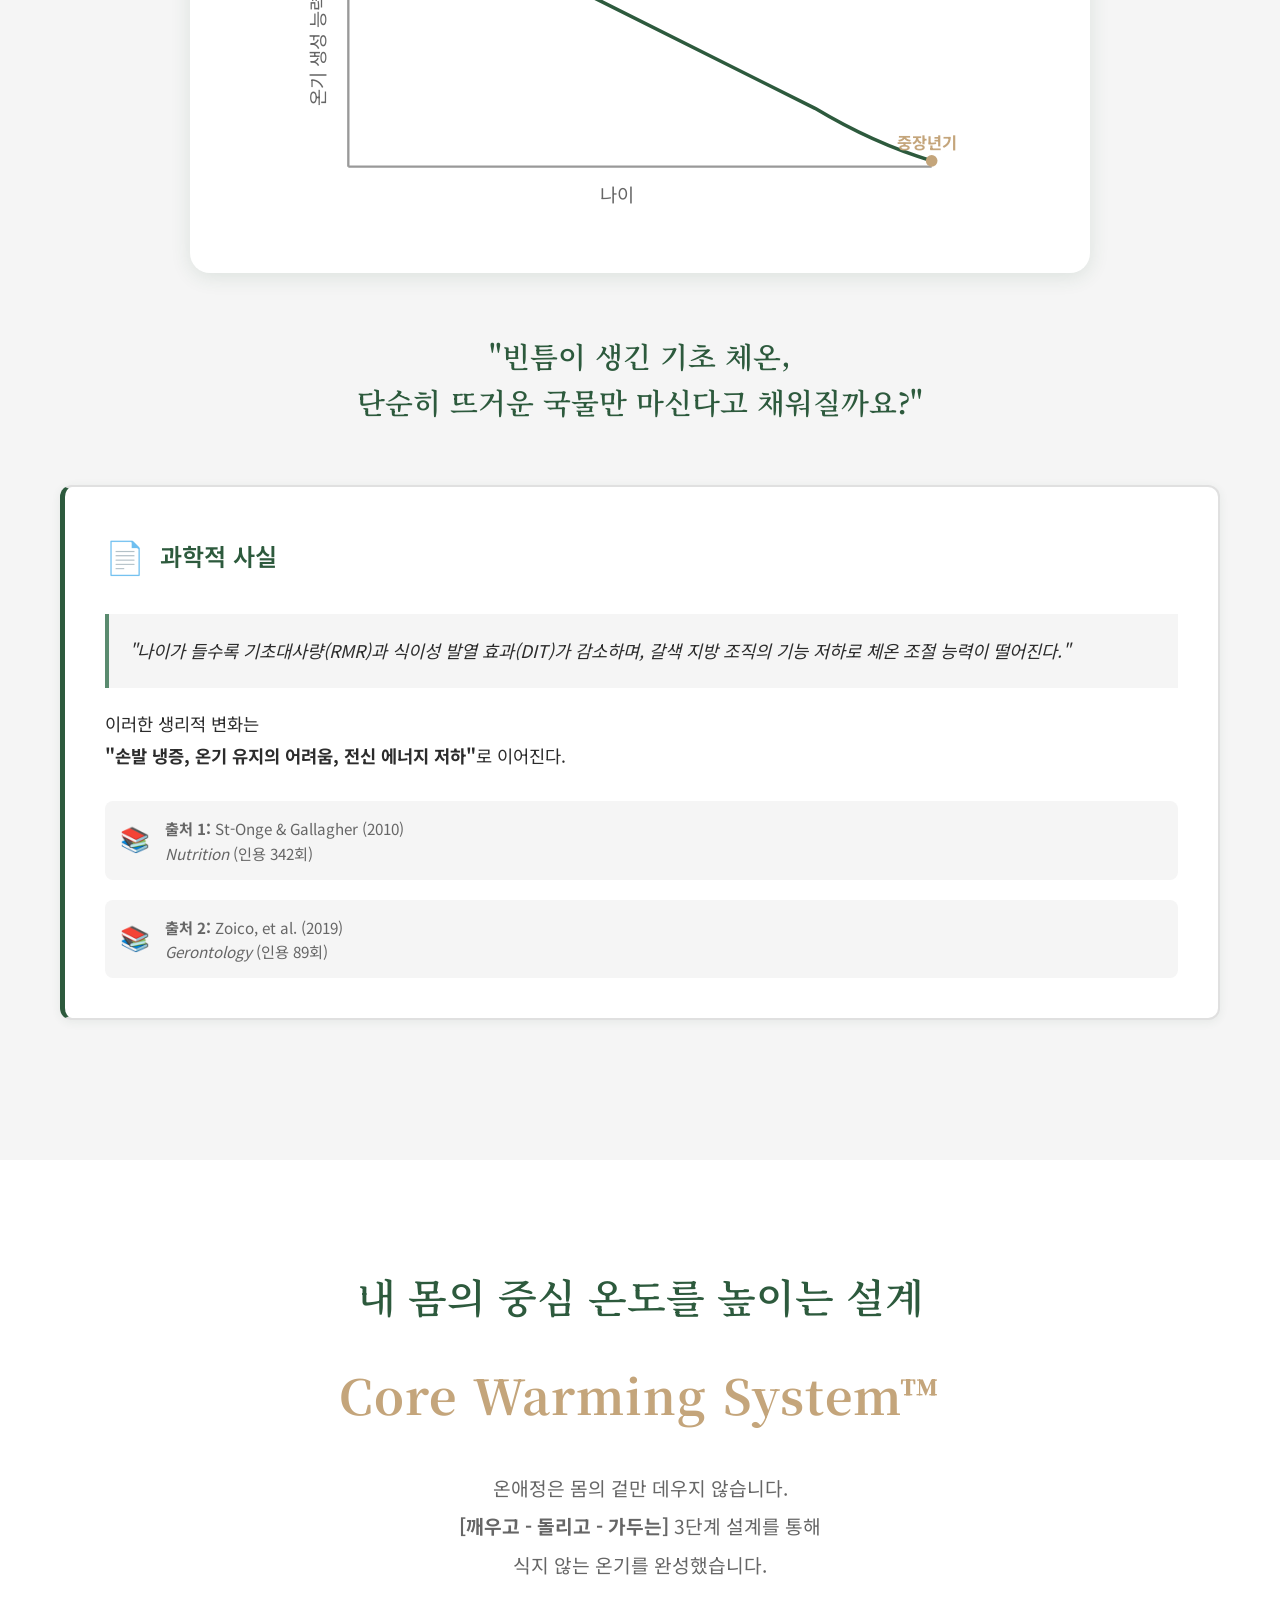
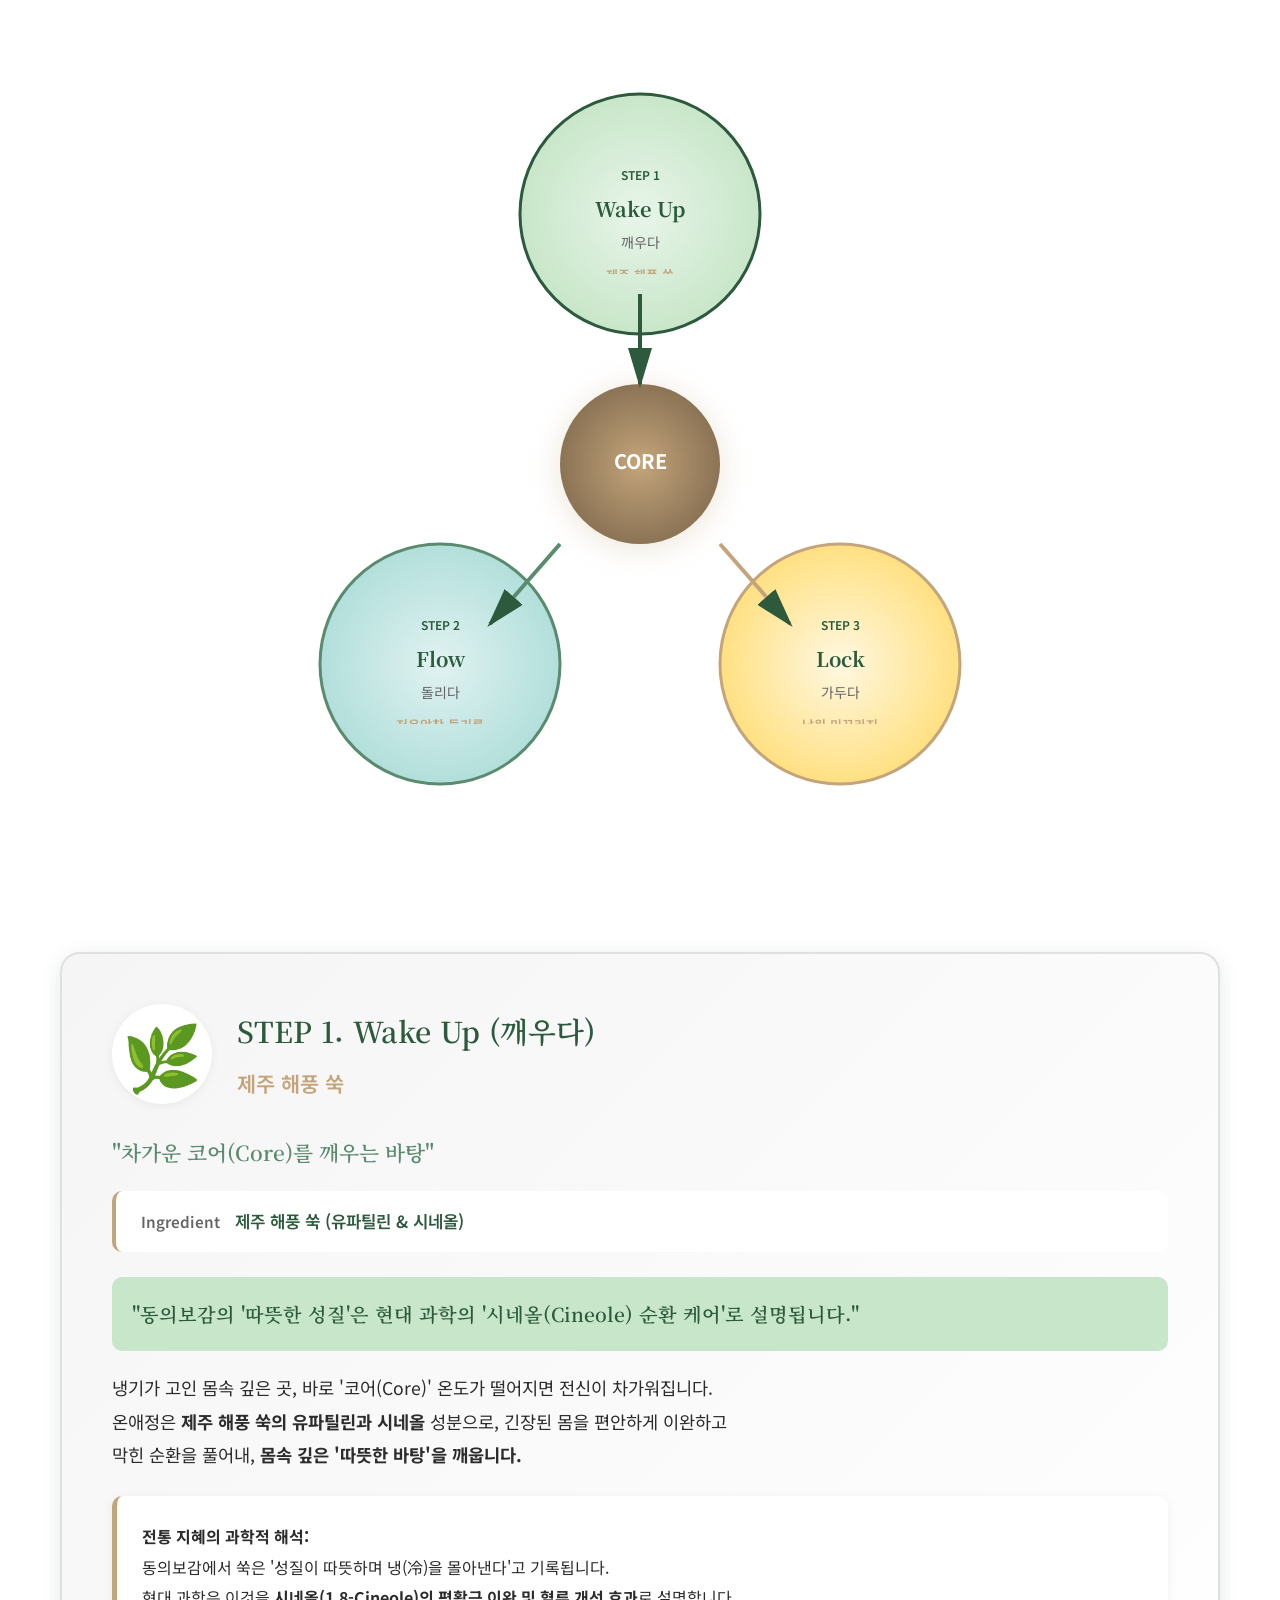
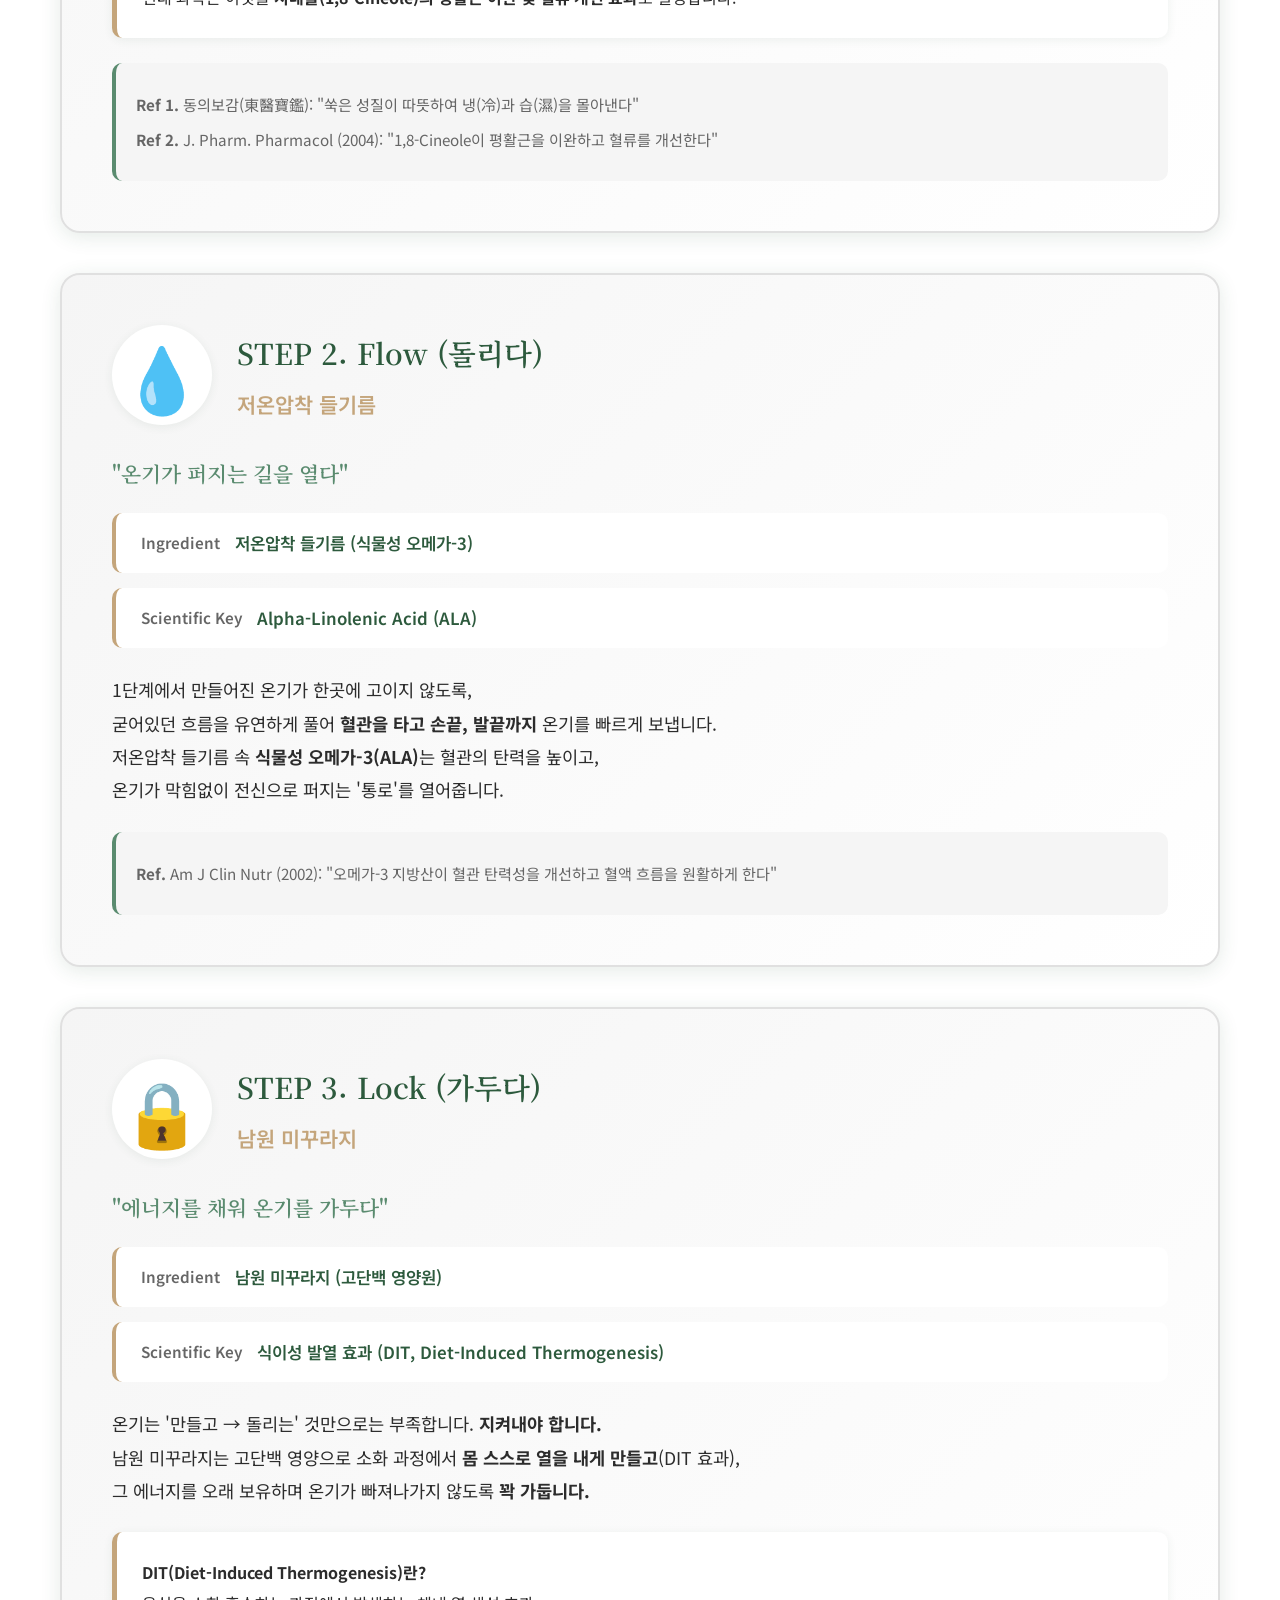
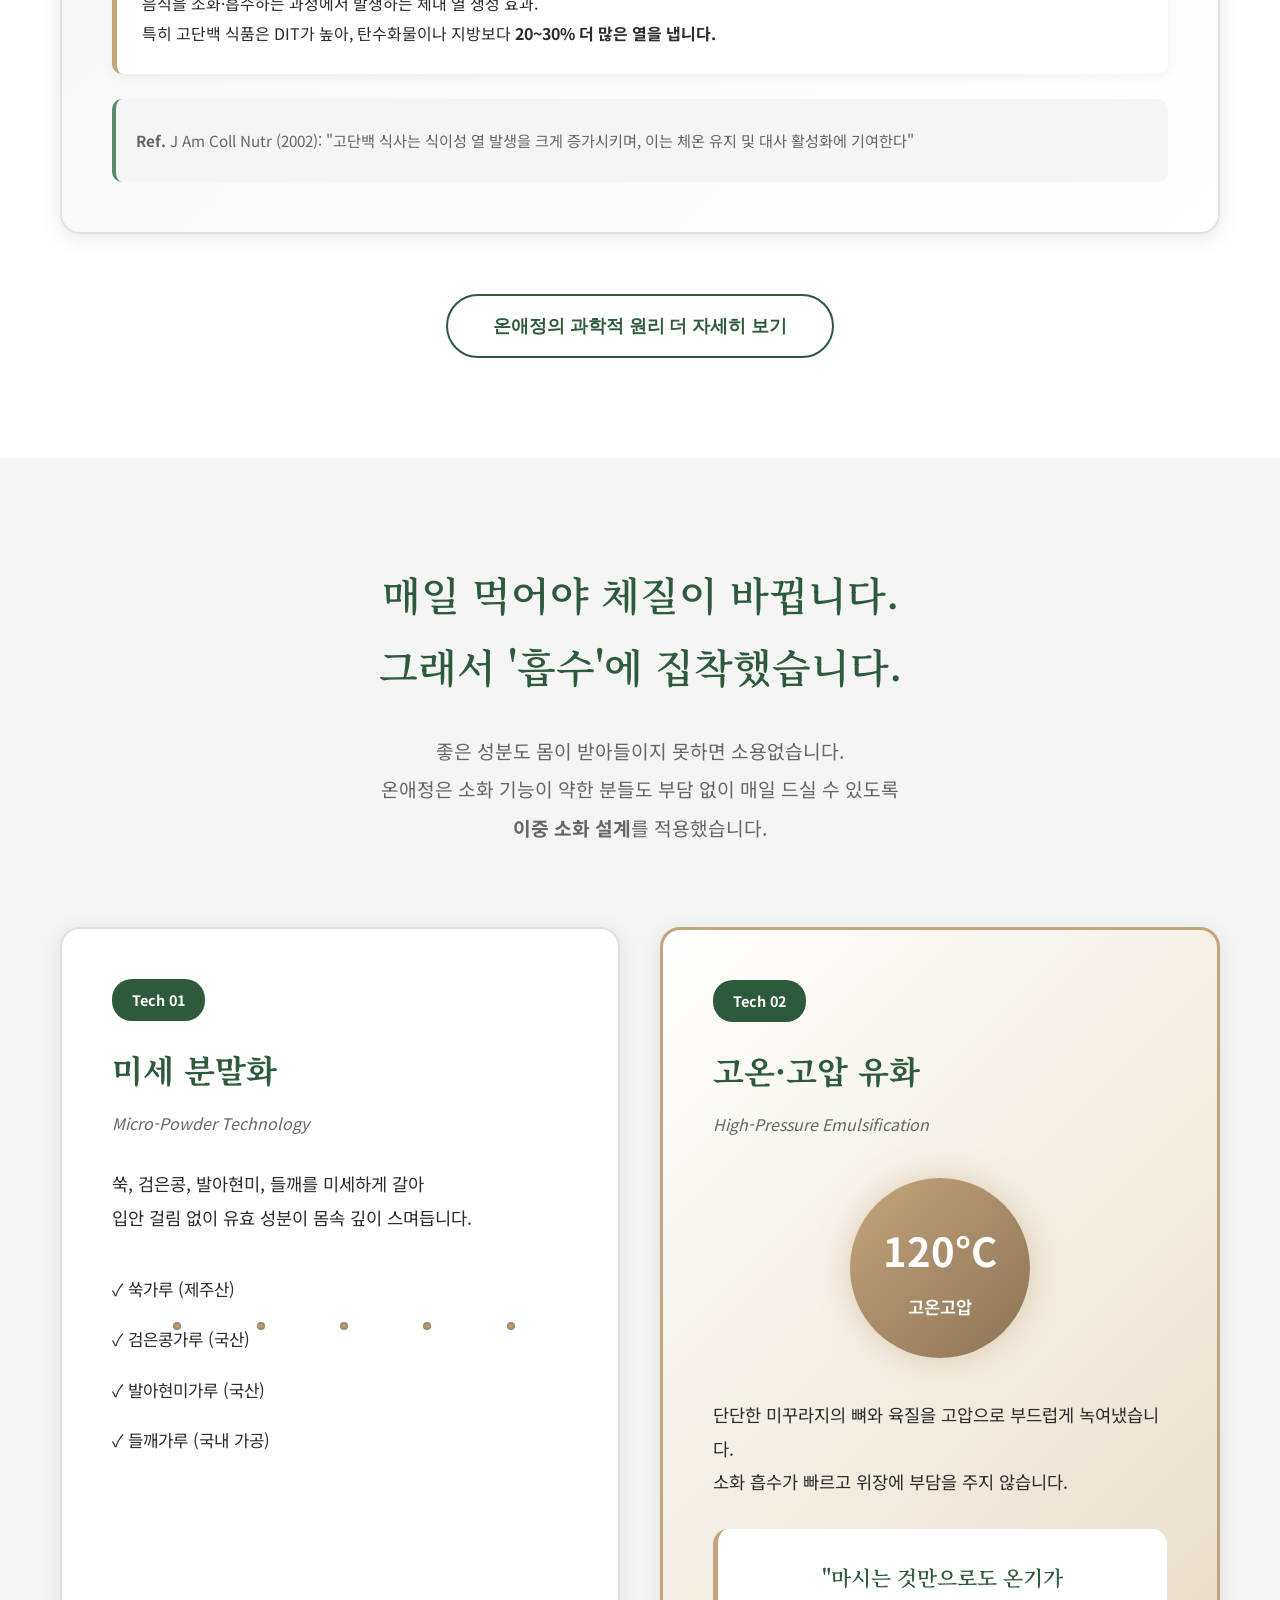
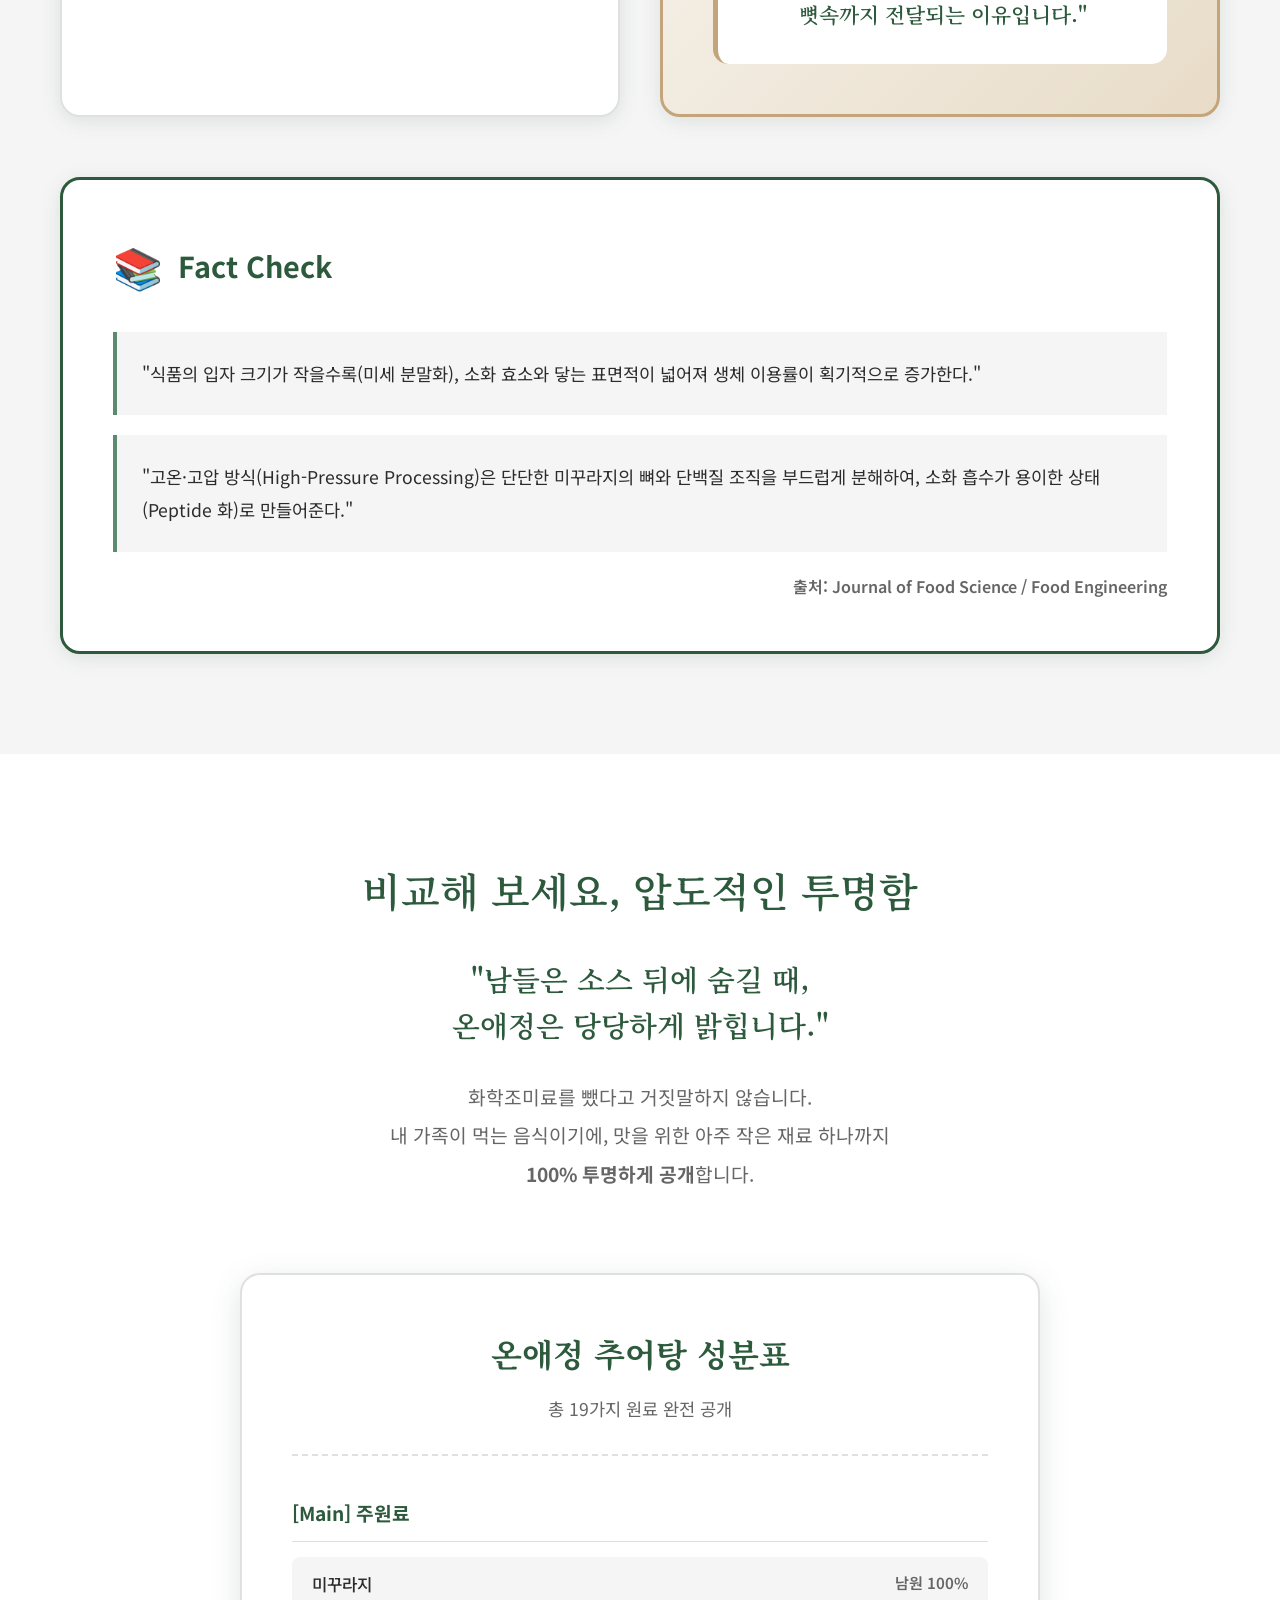
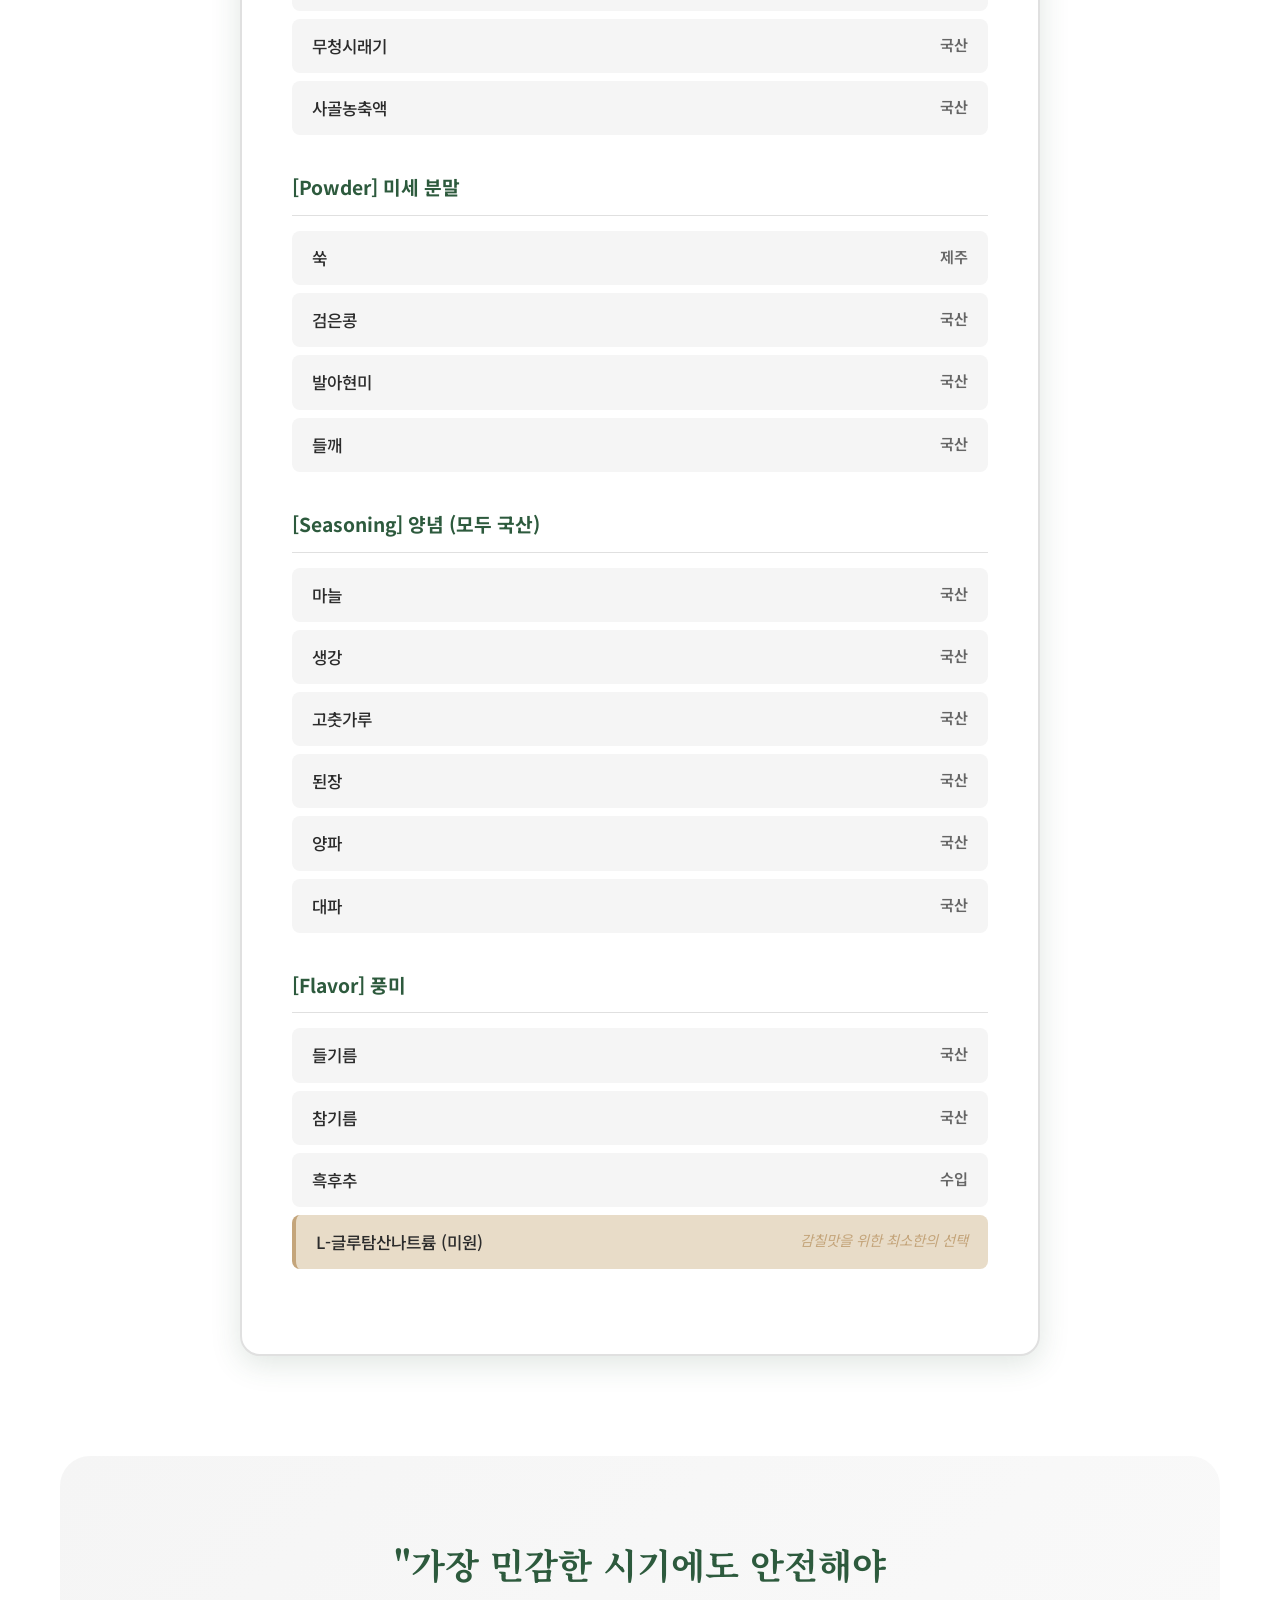
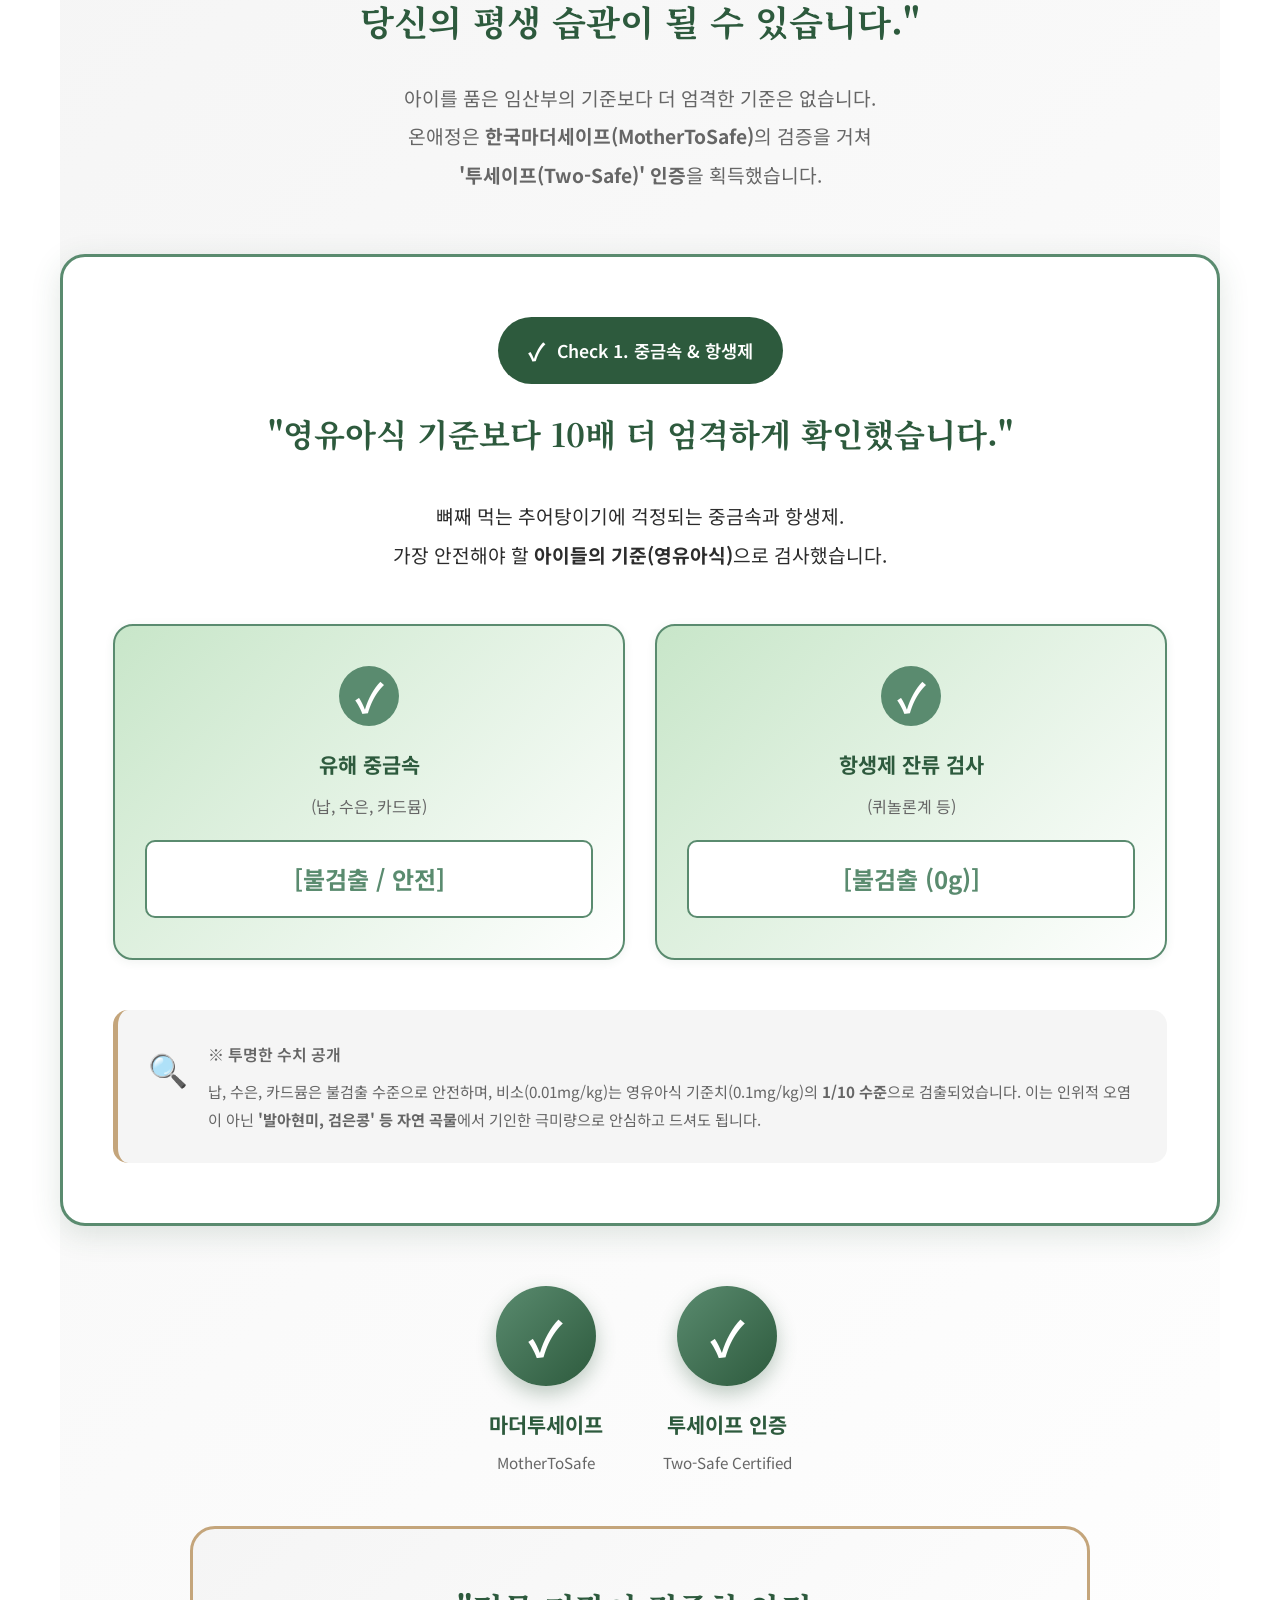
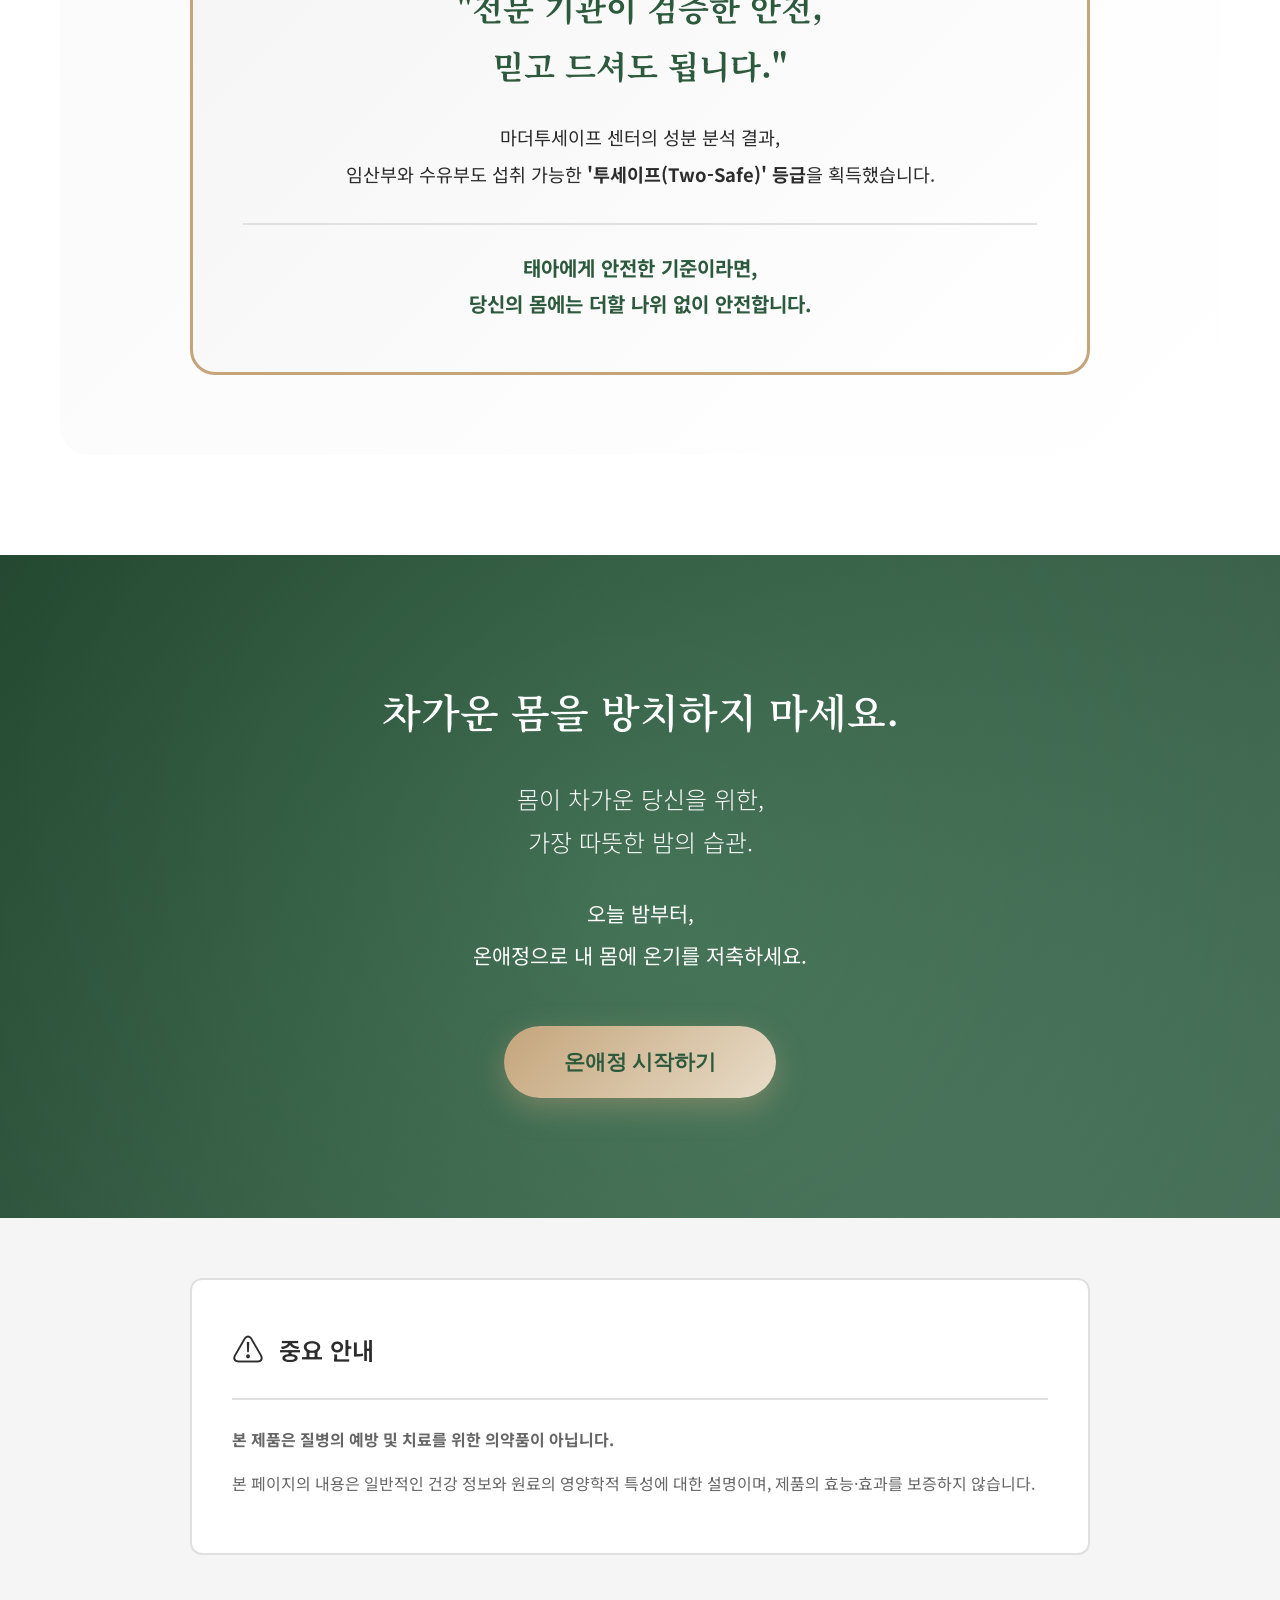
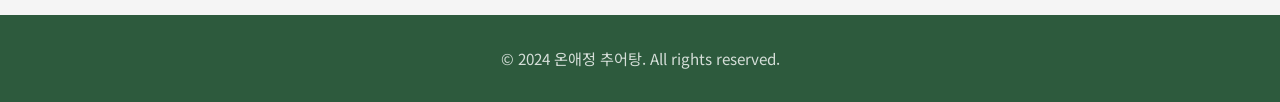
==== commit ca05fb8f: "feat: 안전성 섹션 대대적 재디자인 - 안심감 중심 주요 변경사항: - '영유아식 기준보다 10배 더 엄격' 문구 강조 - 중금속 & 항생제 통합 검증 박스로 단순화 - [불검" ====
--- a/index.html
+++ b/index.html
@@ -481,77 +481,82 @@
                 <h2 class="safety-main-title">"가장 민감한 시기에도 안전해야<br>당신의 평생 습관이 될 수 있습니다."</h2>
                 <p class="safety-intro">
                     아이를 품은 임산부의 기준보다 더 엄격한 기준은 없습니다.<br>
-                    온애정은 국내 최초 임산부 약물 상담 센터 <strong>'마더투세이프(MotherToSafe)'</strong> 기준의<br>
-                    <strong>투세이프(Two-Safe) 인증</strong>을 획득했습니다.
+                    온애정은 <strong>한국마더세이프(MotherToSafe)</strong>의 검증을 거쳐<br>
+                    <strong>'투세이프(Two-Safe)' 인증</strong>을 획득했습니다.
                 </p>
 
-                <!-- 검증 1: 중금속 -->
-                <div class="verification-box">
-                    <div class="verification-header">
-                        <span class="verification-number">[검증 1]</span>
-                        <h3 class="verification-title">중금속 걱정 없는 '클린 원료'</h3>
-                    </div>
-                    <p class="verification-subtitle">"영유아식 기준보다 더 엄격하게 관리합니다."</p>
-                    <p class="verification-desc">
-                        미꾸라지를 뼈째 갈아 넣기에 중금속 걱정이 되셨나요?<br>
-                        온애정은 납, 카드뮴, 비소 등 유해 중금속 검사에서<br>
-                        <strong>[기준치 1/10 이하 또는 불검출]</strong> 판정을 받았습니다.
+                <!-- 통합 검증 박스 -->
+                <div class="verification-box-unified">
+                    <div class="verification-main-header">
+                        <div class="check-badge">
+                            <span class="check-icon">✓</span>
+                            <span class="check-text">Check 1. 중금속 & 항생제</span>
+                        </div>
+                        <h3 class="verification-main-title">"영유아식 기준보다 10배 더 엄격하게 확인했습니다."</h3>
+                    </div>
+                    
+                    <p class="verification-main-desc">
+                        뼈째 먹는 추어탕이기에 걱정되는 중금속과 항생제.<br>
+                        가장 안전해야 할 <strong>아이들의 기준(영유아식)</strong>으로 검사했습니다.
                     </p>
-                    <div class="verification-data">
-                        <div class="data-item">
-                            <span class="data-label">납 (Lead)</span>
-                            <span class="data-value">0.01mg/kg</span>
-                            <span class="data-note">기준치 대비 극소량</span>
-                        </div>
-                        <div class="data-item">
-                            <span class="data-label">비소 (Arsenic)</span>
-                            <span class="data-value">안전 기준 적합</span>
-                            <span class="data-note">판정 통과</span>
-                        </div>
-                        <div class="data-item">
-                            <span class="data-label">수은 (Mercury)</span>
-                            <span class="data-value">불검출 수준</span>
-                            <span class="data-note">안전 확보</span>
-                        </div>
-                    </div>
-                </div>
-
-                <!-- 검증 2: 항생제 -->
-                <div class="verification-box">
-                    <div class="verification-header">
-                        <span class="verification-number">[검증 2]</span>
-                        <h3 class="verification-title">항생제 잔류량 '0(Zero)'</h3>
-                    </div>
-                    <p class="verification-subtitle">"매일 먹는 습관이기에, 항생제는 단 1g도 없어야 합니다."</p>
-                    <p class="verification-desc">
-                        양식 과정에서 쓰일 수 있는 항생제<br>
-                        (엔로플록사신, 시프로플록사신 등 퀴놀론계)가<br>
-                        완벽하게 제거되었는지, 완제품 상태로 다시 한번 검증했습니다.
-                    </p>
-                    <div class="verification-result">
-                        <div class="result-box">
-                            <div class="result-label">항생제 잔류 검사</div>
-                            <div class="result-value">불검출 (Negative)</div>
-                        </div>
-                        <div class="result-box">
-                            <div class="result-label">안전성 판단</div>
-                            <div class="result-value">임산부, 수유부, 아이가<br>매일 섭취해도 안전함</div>
-                        </div>
-                    </div>
-                </div>
-
-                <!-- 마무리 메시지 -->
-                <div class="safety-conclusion">
-                    <p class="conclusion-quote">"태아에게 안전하다면,<br>당신의 몸에는 더 안전합니다."</p>
-                    <p class="conclusion-message">이것이 온애정이 고집하는 타협 없는 안전의 기준입니다.</p>
-                </div>
-
-                <!-- 인증 로고 -->
-                <div class="certification-badge-large">
-                    <div class="cert-logo-large">
-                        <div class="cert-icon-large">✓</div>
-                        <div class="cert-name-large">MotherToSafe</div>
-                        <div class="cert-subtitle-large">마더투세이프 / 투세이프 인증</div>
+
+                    <!-- 안전 결과 그리드 -->
+                    <div class="safety-results-grid">
+                        <div class="safety-result-card">
+                            <div class="result-icon">✓</div>
+                            <div class="result-title">유해 중금속</div>
+                            <div class="result-subtitle">(납, 수은, 카드뮴)</div>
+                            <div class="result-status-safe">[불검출 / 안전]</div>
+                        </div>
+                        <div class="safety-result-card">
+                            <div class="result-icon">✓</div>
+                            <div class="result-title">항생제 잔류 검사</div>
+                            <div class="result-subtitle">(퀴놀론계 등)</div>
+                            <div class="result-status-safe">[불검출 (0g)]</div>
+                        </div>
+                    </div>
+
+                    <!-- 투명 수치 공개 각주 -->
+                    <div class="safety-footnote">
+                        <div class="footnote-icon">🔍</div>
+                        <div class="footnote-content">
+                            <p class="footnote-title">※ 투명한 수치 공개</p>
+                            <p class="footnote-text">
+                                납, 수은, 카드뮴은 불검출 수준으로 안전하며, 비소(0.01mg/kg)는 영유아식 기준치(0.1mg/kg)의 <strong>1/10 수준</strong>으로 검출되었습니다. 
+                                이는 인위적 오염이 아닌 <strong>'발아현미, 검은콩' 등 자연 곡물</strong>에서 기인한 극미량으로 안심하고 드셔도 됩니다.
+                            </p>
+                        </div>
+                    </div>
+                </div>
+
+                <!-- 인증 및 마무리 -->
+                <div class="certification-conclusion">
+                    <div class="cert-badges-row">
+                        <div class="cert-badge-item">
+                            <div class="cert-badge-circle">
+                                <span class="cert-badge-icon">✓</span>
+                            </div>
+                            <p class="cert-badge-name">마더투세이프</p>
+                            <p class="cert-badge-sub">MotherToSafe</p>
+                        </div>
+                        <div class="cert-badge-item">
+                            <div class="cert-badge-circle">
+                                <span class="cert-badge-icon">✓</span>
+                            </div>
+                            <p class="cert-badge-name">투세이프 인증</p>
+                            <p class="cert-badge-sub">Two-Safe Certified</p>
+                        </div>
+                    </div>
+                    
+                    <div class="conclusion-message-box">
+                        <p class="conclusion-quote">"전문 기관이 검증한 안전,<br>믿고 드셔도 됩니다."</p>
+                        <p class="conclusion-detail">
+                            마더투세이프 센터의 성분 분석 결과,<br>
+                            임산부와 수유부도 섭취 가능한 <strong>'투세이프(Two-Safe)' 등급</strong>을 획득했습니다.
+                        </p>
+                        <p class="conclusion-final">
+                            <strong>태아에게 안전한 기준이라면,<br>당신의 몸에는 더할 나위 없이 안전합니다.</strong>
+                        </p>
                     </div>
                 </div>
             </div>
--- a/styles_v3.css
+++ b/styles_v3.css
@@ -1075,7 +1075,228 @@
     margin-bottom: 60px;
 }
 
-/* 검증 박스 */
+/* 통합 검증 박스 (새 디자인) */
+.verification-box-unified {
+    background: white;
+    border-radius: 25px;
+    padding: 60px 50px;
+    margin: 50px 0;
+    box-shadow: var(--shadow-lg);
+    border: 3px solid var(--medium-green);
+}
+
+.verification-main-header {
+    text-align: center;
+    margin-bottom: 40px;
+}
+
+.check-badge {
+    display: inline-flex;
+    align-items: center;
+    gap: 12px;
+    background: var(--deep-green);
+    color: white;
+    padding: 12px 30px;
+    border-radius: 50px;
+    margin-bottom: 25px;
+    font-size: 1.1rem;
+    font-weight: 600;
+}
+
+.check-icon {
+    font-size: 1.5rem;
+    font-weight: bold;
+}
+
+.verification-main-title {
+    font-family: 'Noto Serif KR', serif;
+    font-size: 2rem;
+    font-weight: 700;
+    color: var(--deep-green);
+    line-height: 1.5;
+}
+
+.verification-main-desc {
+    text-align: center;
+    font-size: 1.2rem;
+    line-height: 2;
+    color: var(--text-dark);
+    margin: 30px 0 50px;
+}
+
+/* 안전 결과 그리드 */
+.safety-results-grid {
+    display: grid;
+    grid-template-columns: repeat(auto-fit, minmax(280px, 1fr));
+    gap: 30px;
+    margin: 40px 0;
+}
+
+.safety-result-card {
+    background: linear-gradient(135deg, var(--light-green) 0%, white 100%);
+    border-radius: 20px;
+    padding: 40px 30px;
+    text-align: center;
+    border: 2px solid var(--medium-green);
+    box-shadow: var(--shadow-sm);
+    transition: transform 0.3s ease;
+}
+
+.safety-result-card:hover {
+    transform: translateY(-5px);
+    box-shadow: var(--shadow-md);
+}
+
+.result-icon {
+    width: 60px;
+    height: 60px;
+    background: var(--medium-green);
+    color: white;
+    font-size: 2.5rem;
+    line-height: 60px;
+    border-radius: 50%;
+    margin: 0 auto 20px;
+    font-weight: bold;
+}
+
+.result-title {
+    font-size: 1.3rem;
+    font-weight: 700;
+    color: var(--deep-green);
+    margin-bottom: 8px;
+}
+
+.result-subtitle {
+    font-size: 1rem;
+    color: var(--text-gray);
+    margin-bottom: 20px;
+}
+
+.result-status-safe {
+    font-size: 1.5rem;
+    font-weight: 700;
+    color: var(--medium-green);
+    background: white;
+    padding: 15px 20px;
+    border-radius: 10px;
+    border: 2px solid var(--medium-green);
+}
+
+/* 안전 각주 */
+.safety-footnote {
+    display: flex;
+    gap: 20px;
+    background: var(--light-gray);
+    border-radius: 15px;
+    padding: 30px;
+    margin-top: 50px;
+    border-left: 5px solid var(--warm-gold);
+}
+
+.footnote-icon {
+    font-size: 2rem;
+    flex-shrink: 0;
+}
+
+.footnote-content {
+    flex: 1;
+}
+
+.footnote-title {
+    font-size: 1rem;
+    font-weight: 600;
+    color: var(--text-gray);
+    margin-bottom: 10px;
+}
+
+.footnote-text {
+    font-size: 0.95rem;
+    line-height: 1.8;
+    color: var(--text-gray);
+}
+
+/* 인증 및 결론 섹션 */
+.certification-conclusion {
+    margin-top: 60px;
+    text-align: center;
+}
+
+.cert-badges-row {
+    display: flex;
+    justify-content: center;
+    gap: 60px;
+    margin-bottom: 50px;
+    flex-wrap: wrap;
+}
+
+.cert-badge-item {
+    text-align: center;
+}
+
+.cert-badge-circle {
+    width: 100px;
+    height: 100px;
+    background: linear-gradient(135deg, var(--medium-green) 0%, var(--deep-green) 100%);
+    border-radius: 50%;
+    display: flex;
+    align-items: center;
+    justify-content: center;
+    margin: 0 auto 20px;
+    box-shadow: 0 8px 20px rgba(45, 90, 61, 0.3);
+}
+
+.cert-badge-icon {
+    font-size: 3rem;
+    color: white;
+    font-weight: bold;
+}
+
+.cert-badge-name {
+    font-size: 1.3rem;
+    font-weight: 700;
+    color: var(--deep-green);
+    margin-bottom: 5px;
+}
+
+.cert-badge-sub {
+    font-size: 0.95rem;
+    color: var(--text-gray);
+}
+
+.conclusion-message-box {
+    background: linear-gradient(135deg, var(--light-gray) 0%, white 100%);
+    border-radius: 25px;
+    padding: 50px;
+    border: 3px solid var(--warm-gold);
+    max-width: 900px;
+    margin: 0 auto;
+}
+
+.conclusion-quote {
+    font-family: 'Noto Serif KR', serif;
+    font-size: 1.8rem;
+    font-weight: 700;
+    color: var(--deep-green);
+    line-height: 1.6;
+    margin-bottom: 25px;
+}
+
+.conclusion-detail {
+    font-size: 1.15rem;
+    line-height: 2;
+    color: var(--text-dark);
+    margin-bottom: 30px;
+}
+
+.conclusion-final {
+    font-size: 1.25rem;
+    line-height: 1.8;
+    color: var(--deep-green);
+    padding-top: 25px;
+    border-top: 2px solid var(--medium-gray);
+}
+
+/* 기존 검증 박스 (백업) */
 .verification-box {
     background: white;
     border-radius: 20px;
@@ -1261,6 +1482,14 @@
     
     .verification-box {
         padding: 30px 20px;
+    }
+    
+    .verification-box-unified {
+        padding: 40px 25px;
+    }
+    
+    .verification-main-title {
+        font-size: 1.5rem;
     }
     
     .verification-header {
@@ -1273,6 +1502,40 @@
         grid-template-columns: 1fr;
     }
     
+    .safety-results-grid {
+        grid-template-columns: 1fr;
+    }
+    
+    .cert-badges-row {
+        gap: 40px;
+    }
+    
+    .cert-badge-circle {
+        width: 80px;
+        height: 80px;
+    }
+    
+    .cert-badge-icon {
+        font-size: 2.5rem;
+    }
+    
+    .conclusion-message-box {
+        padding: 35px 25px;
+    }
+    
+    .conclusion-quote {
+        font-size: 1.4rem;
+    }
+    
+    .conclusion-final {
+        font-size: 1.1rem;
+    }
+    
+    .safety-footnote {
+        flex-direction: column;
+        gap: 15px;
+    }
+    
     .cert-logo-large {
         padding: 40px 30px;
     }
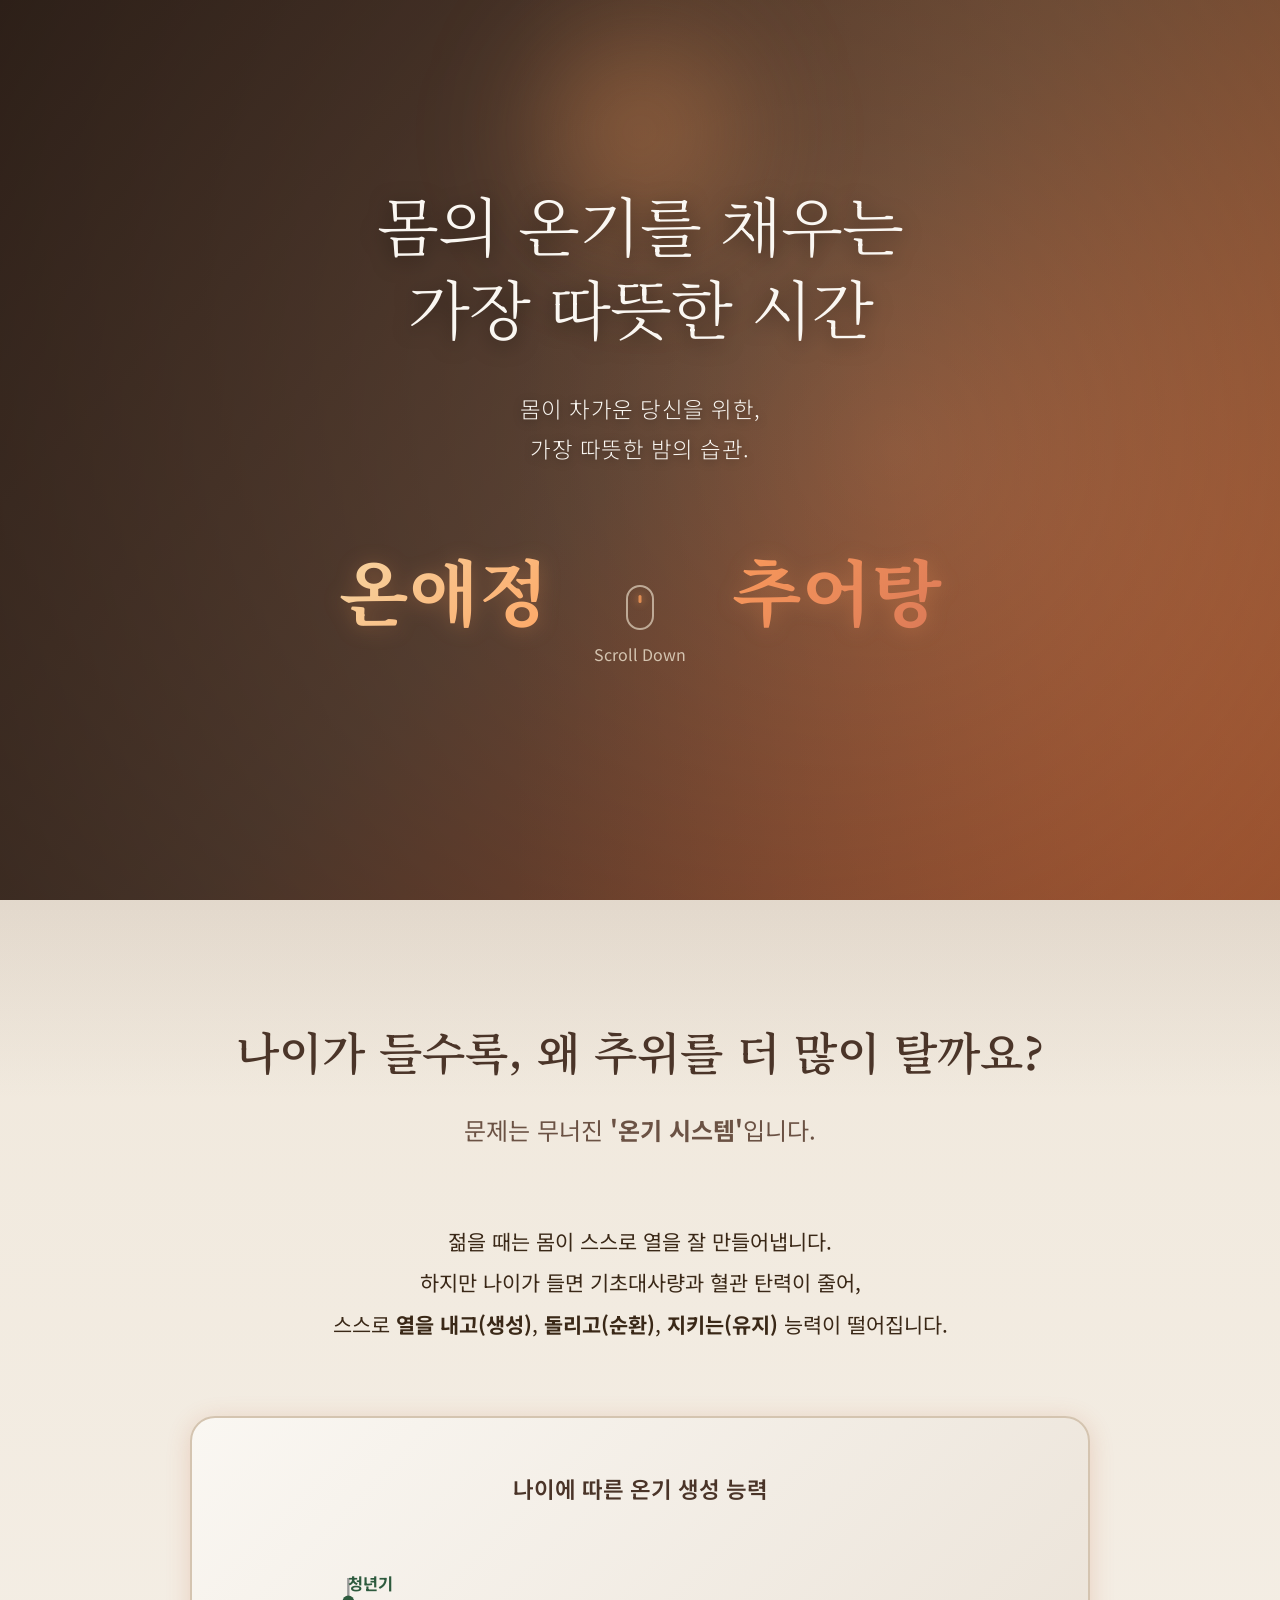
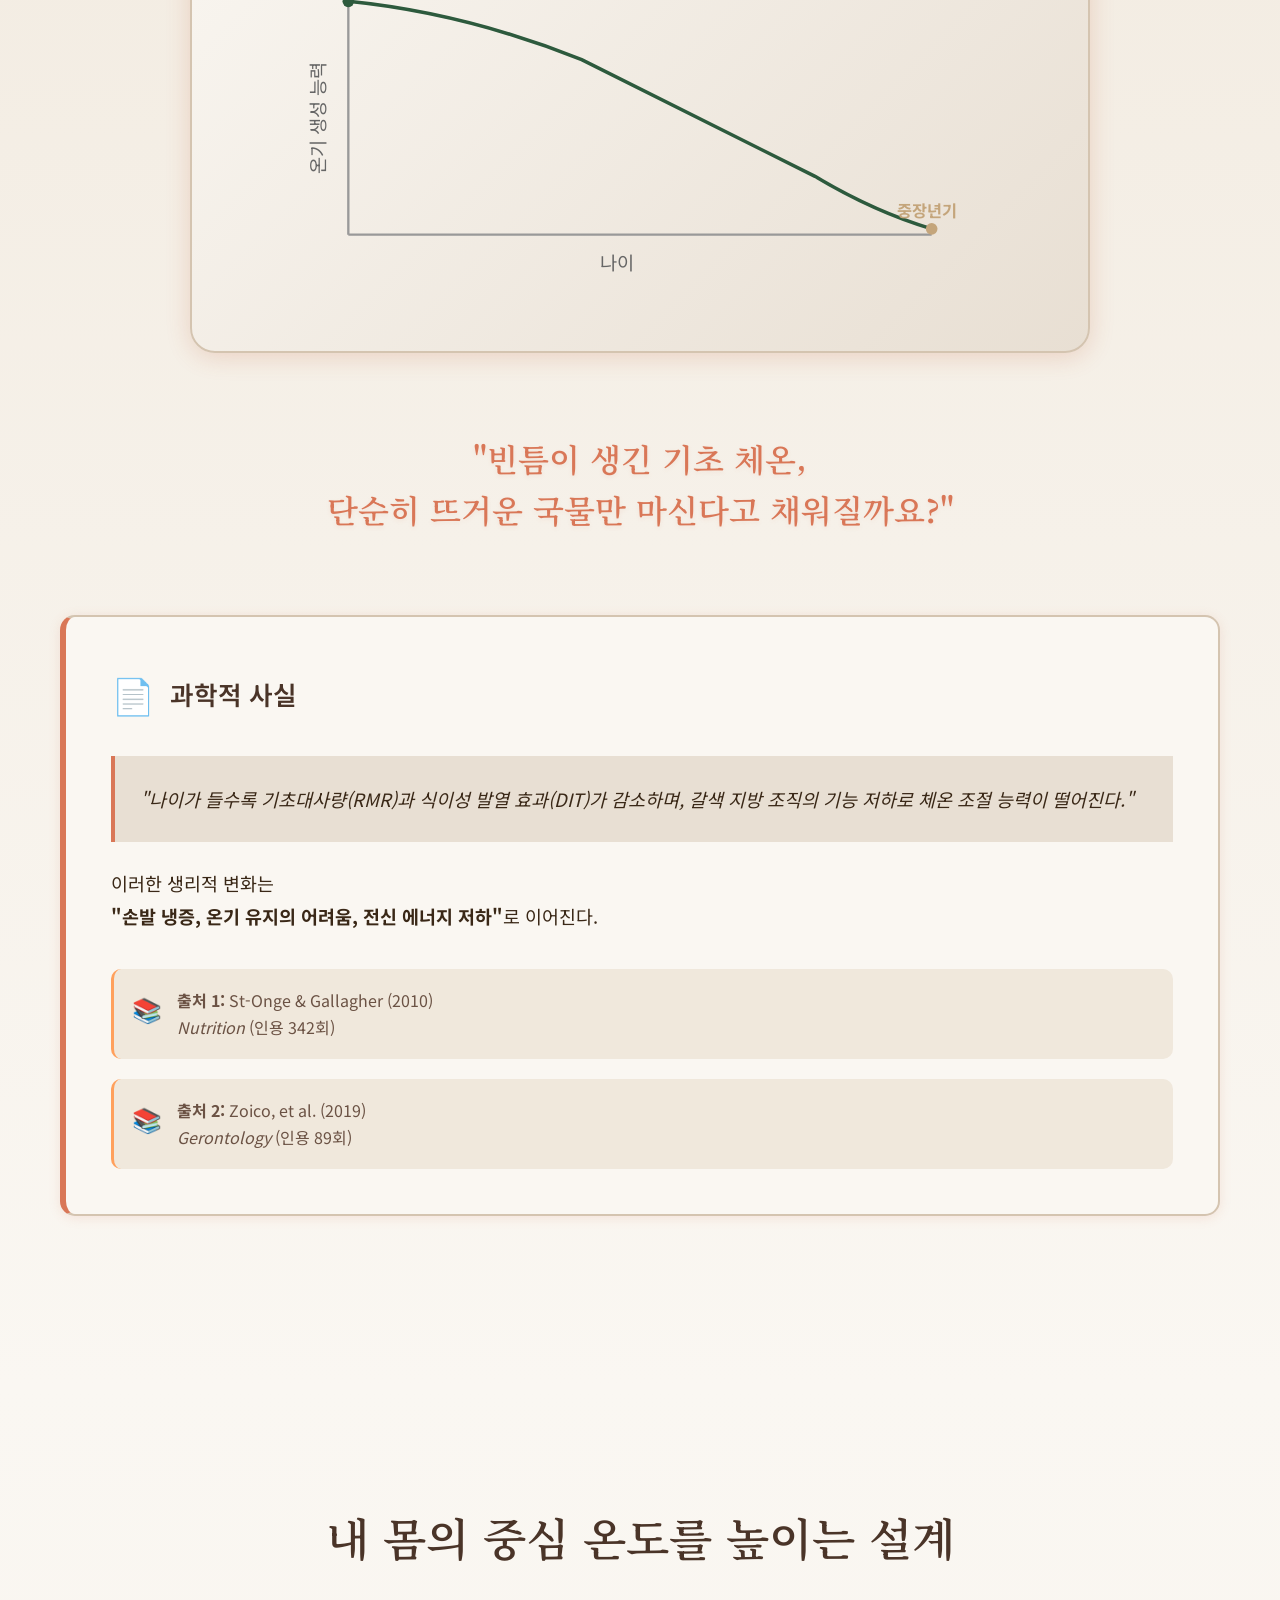
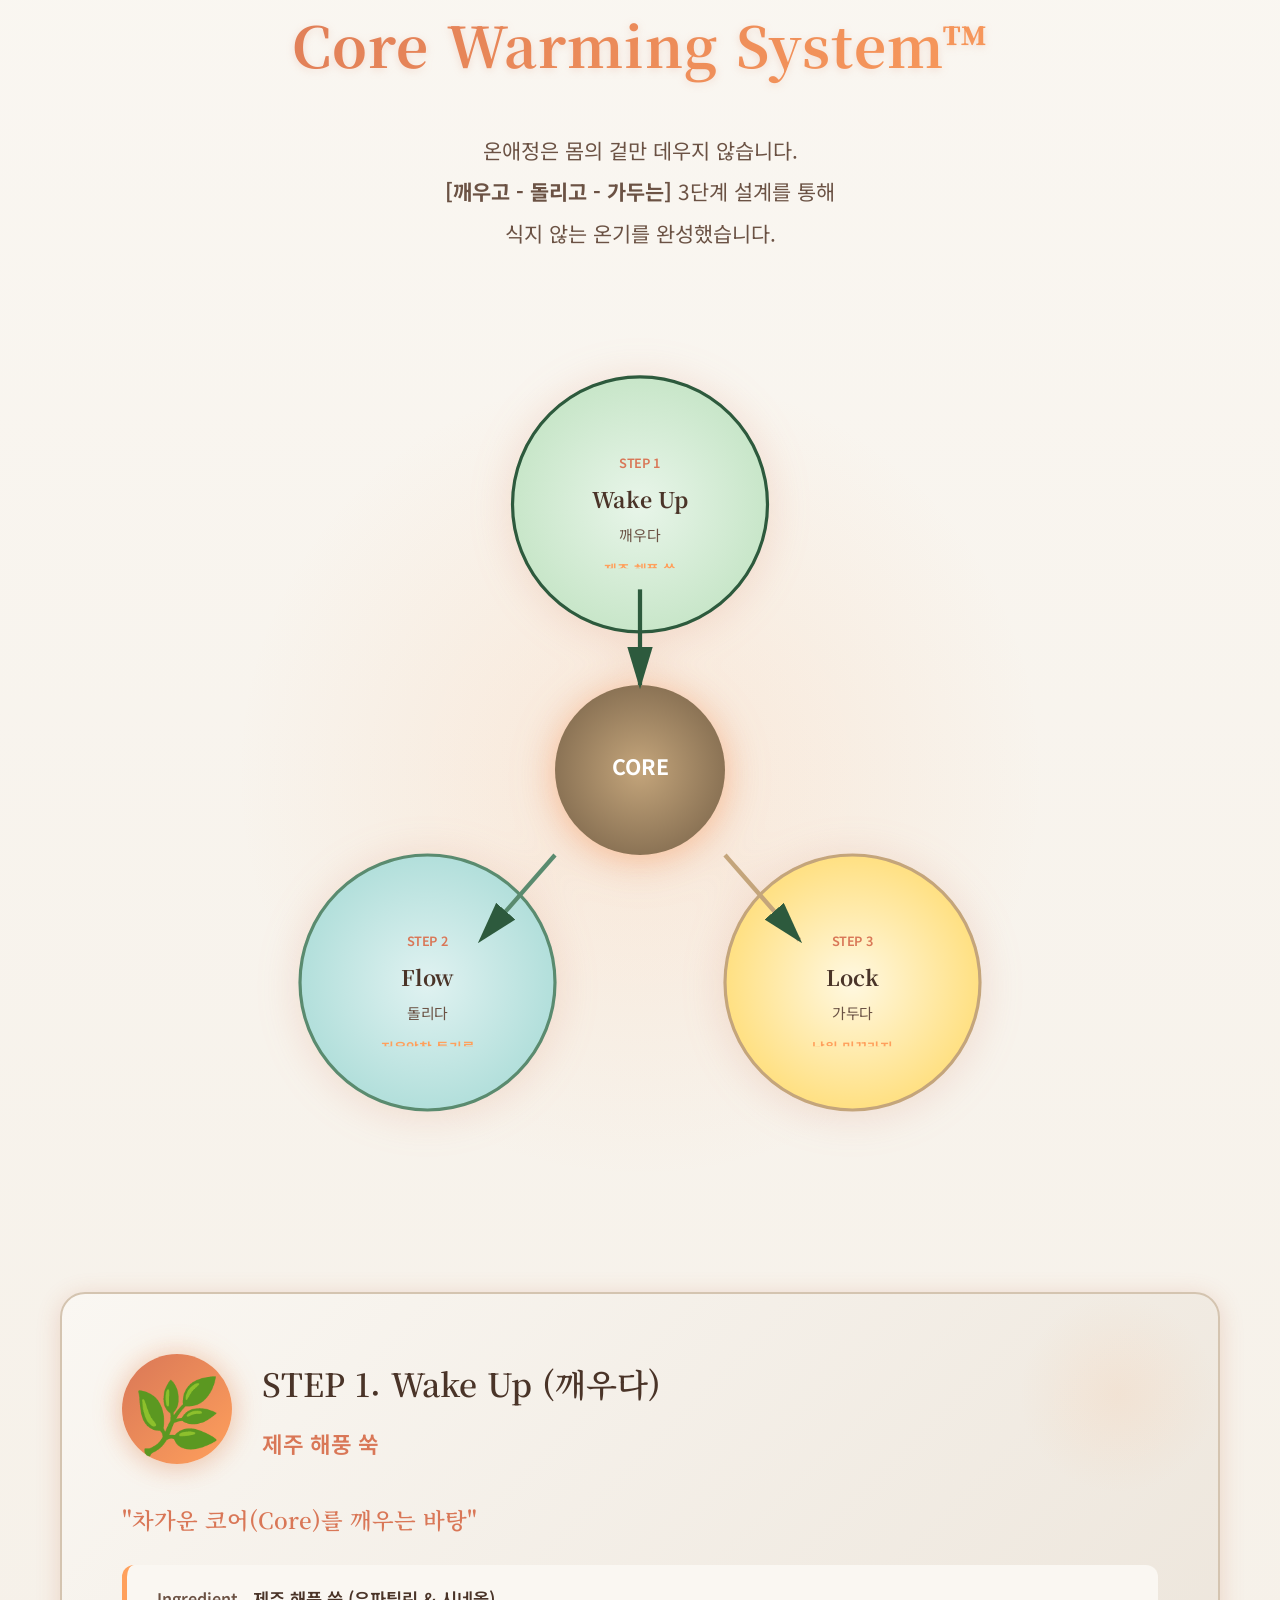
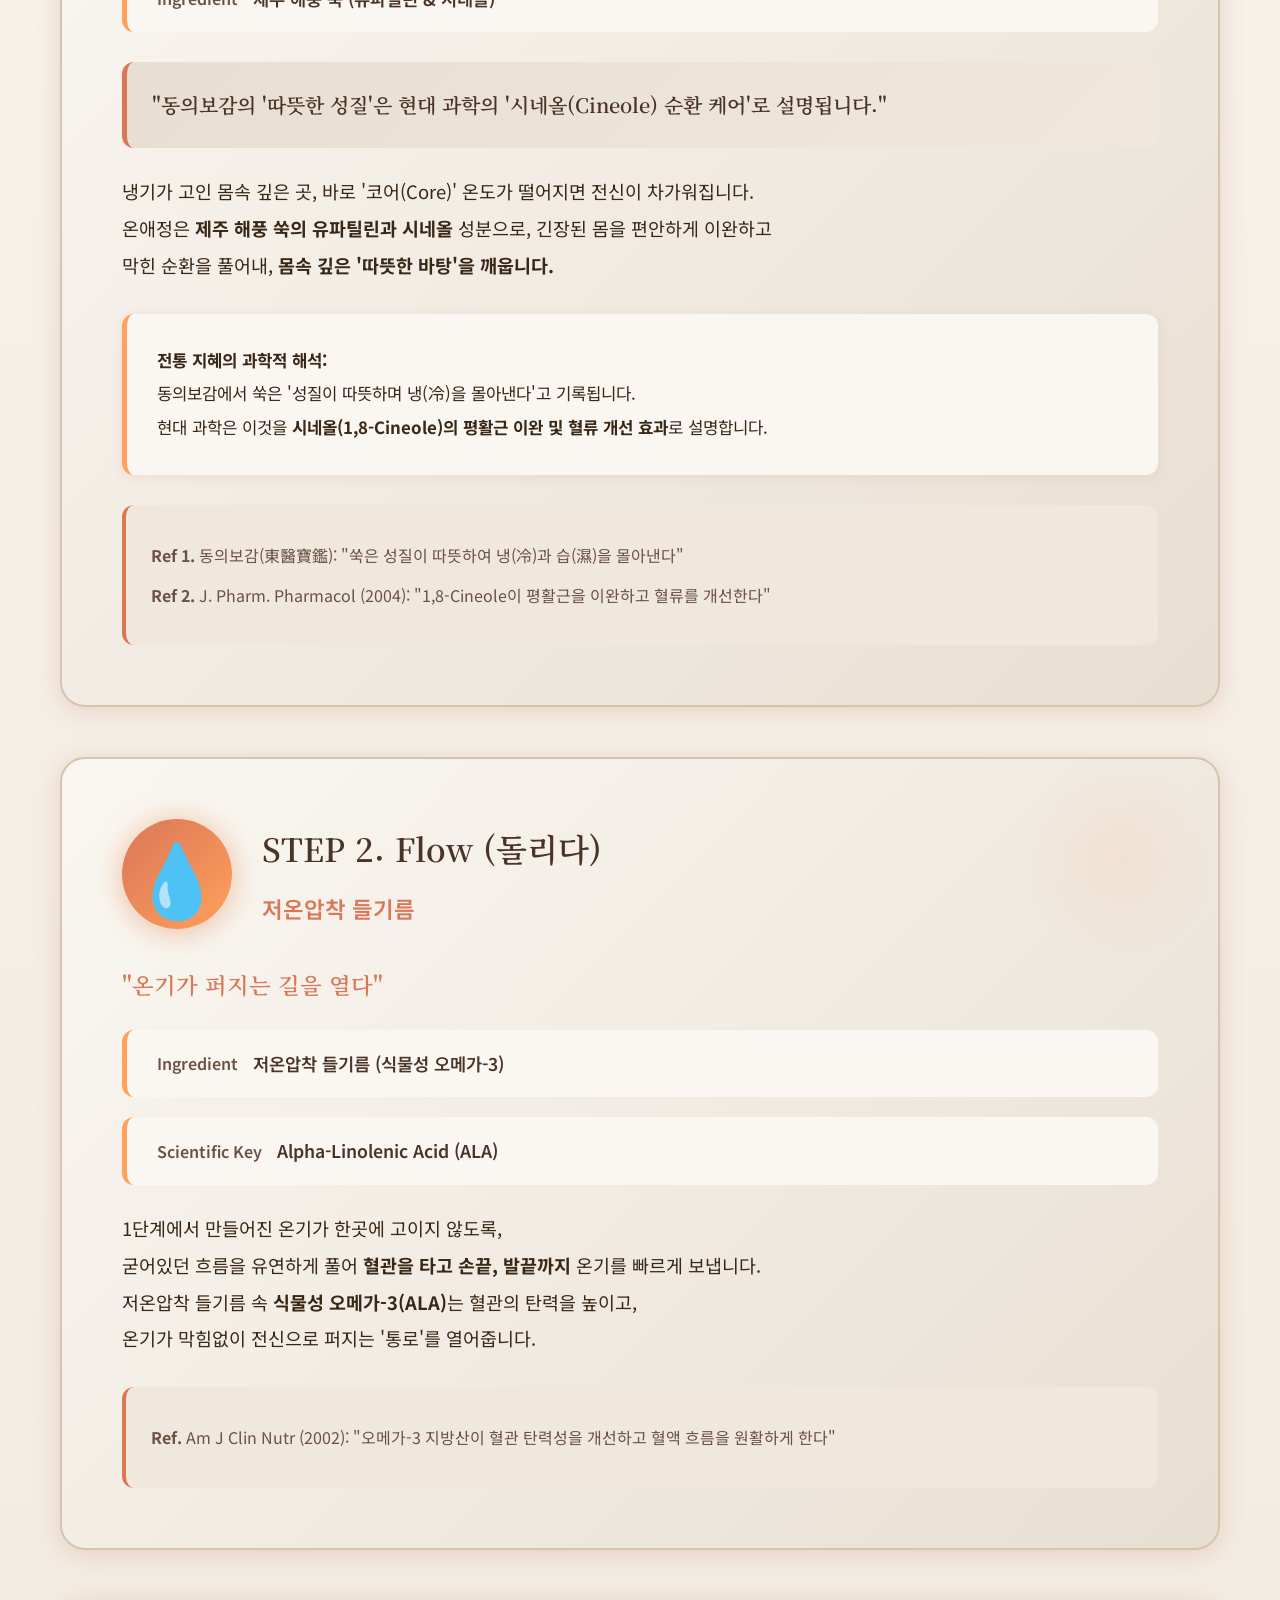
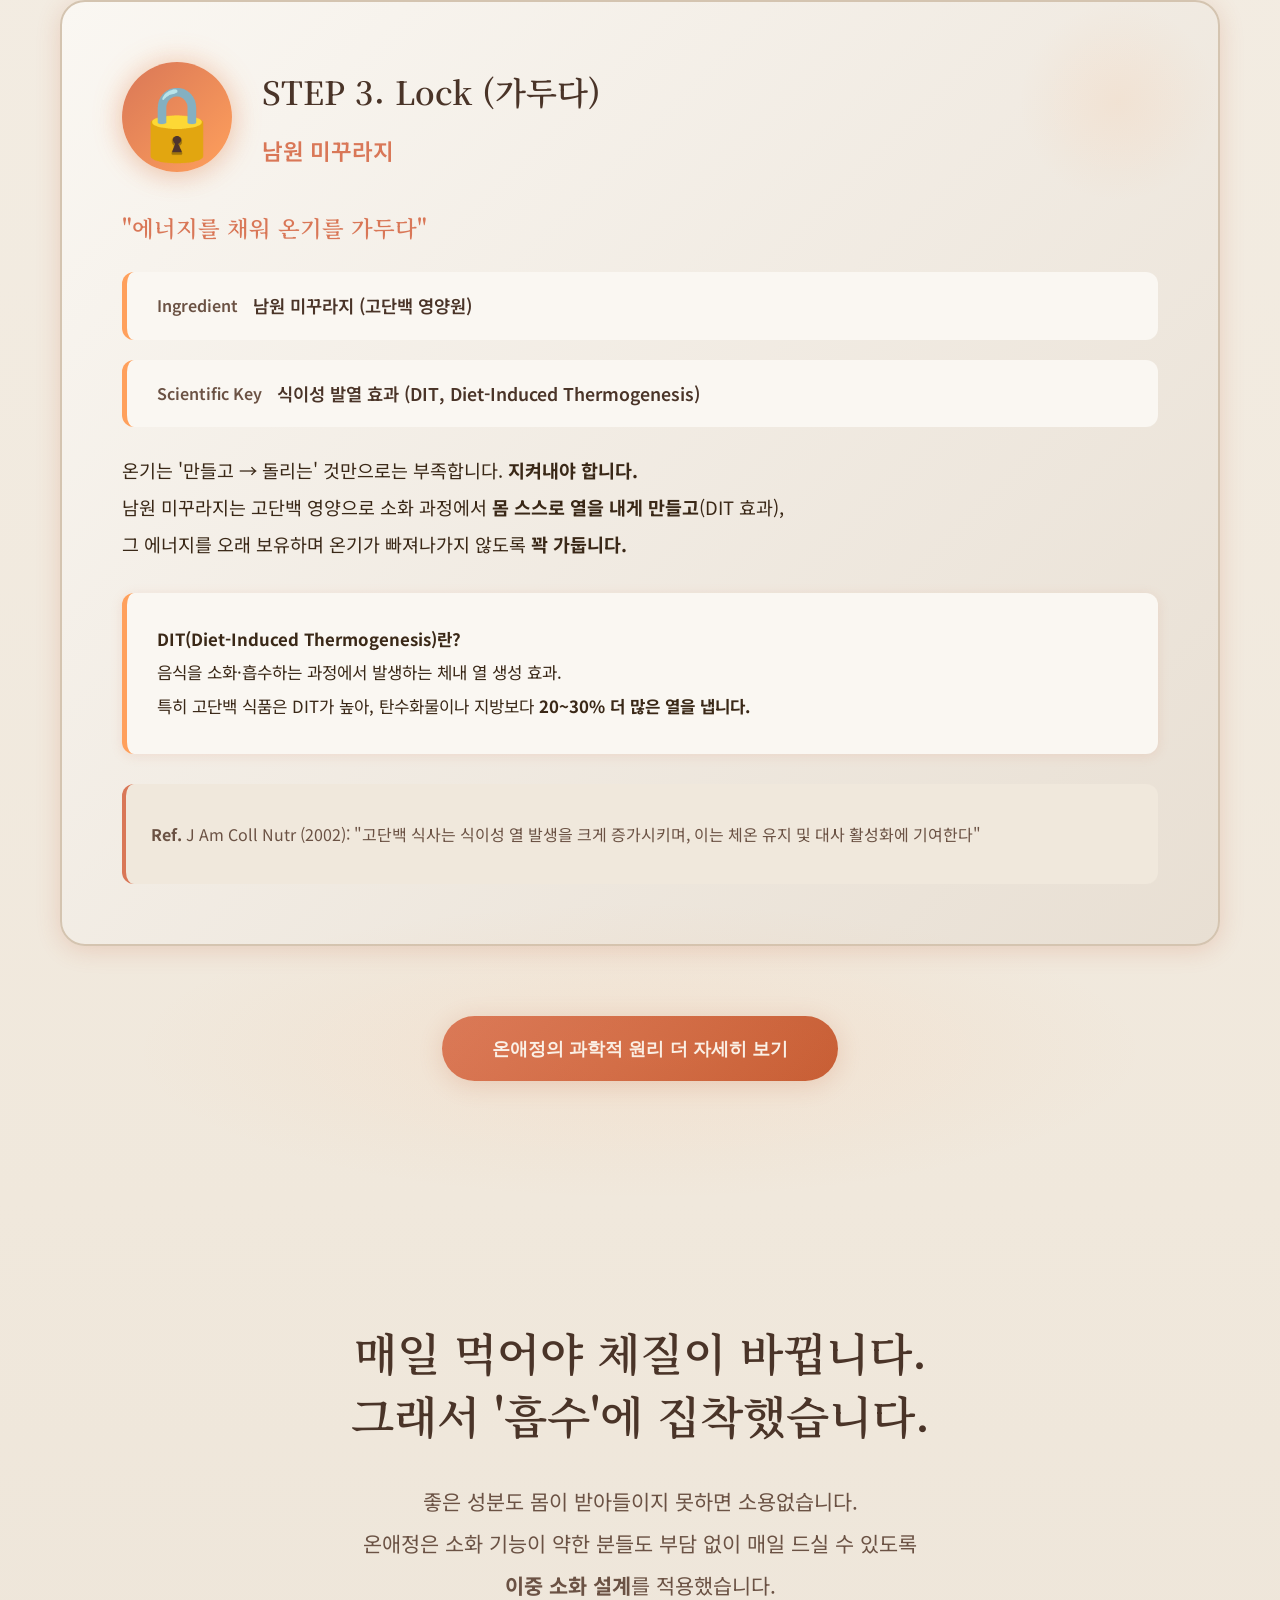
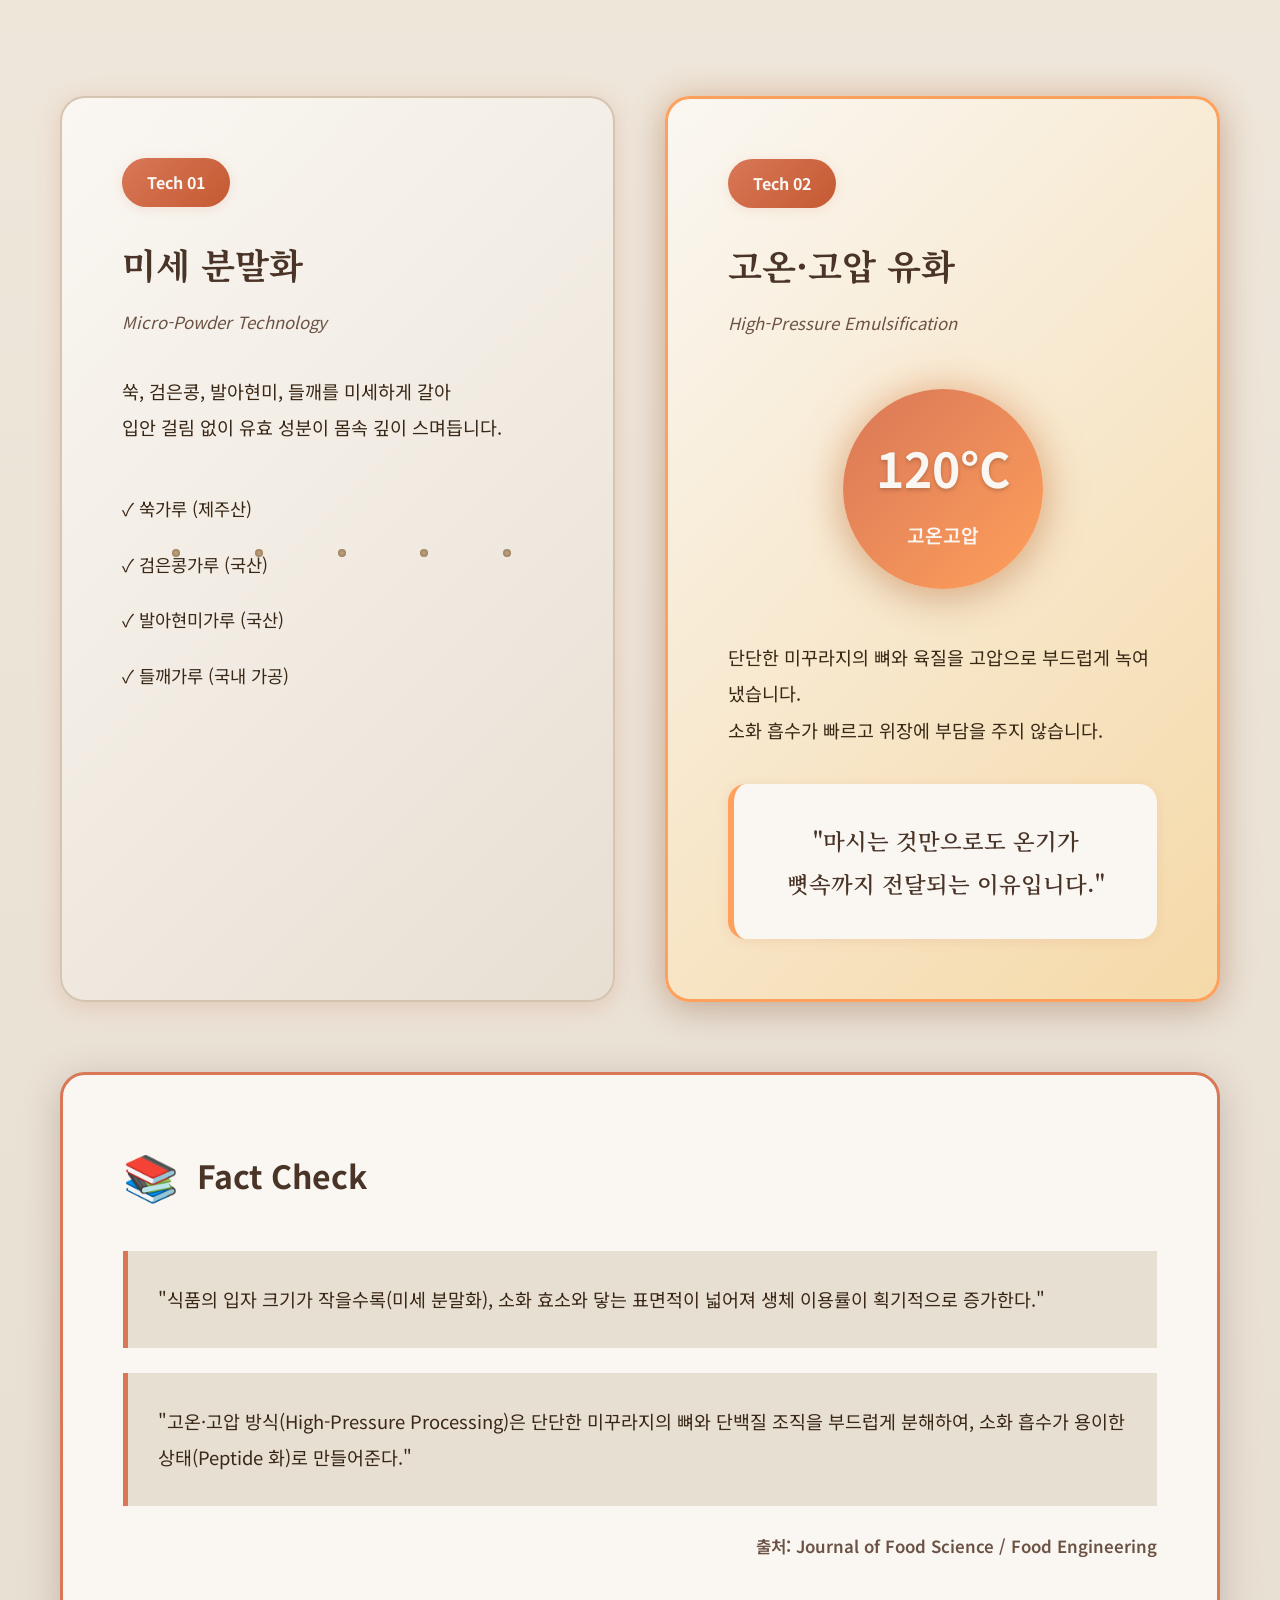
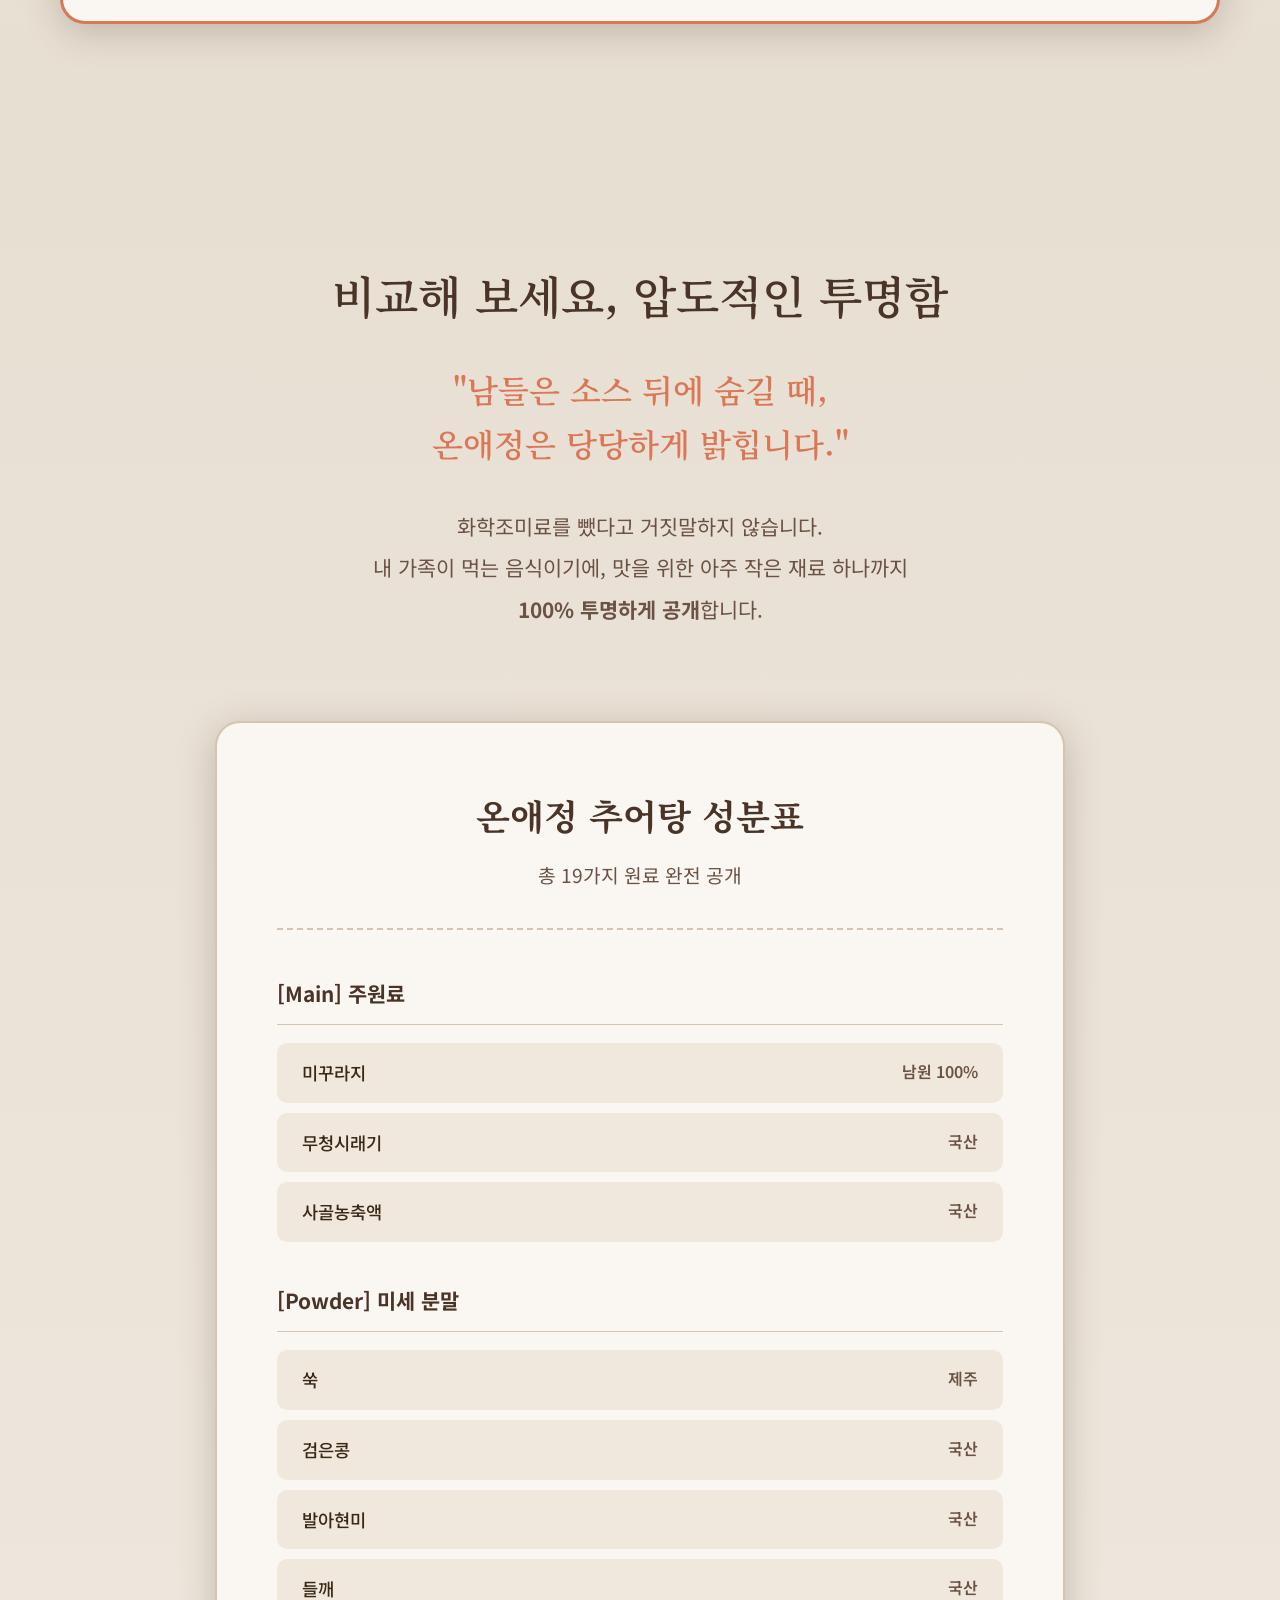
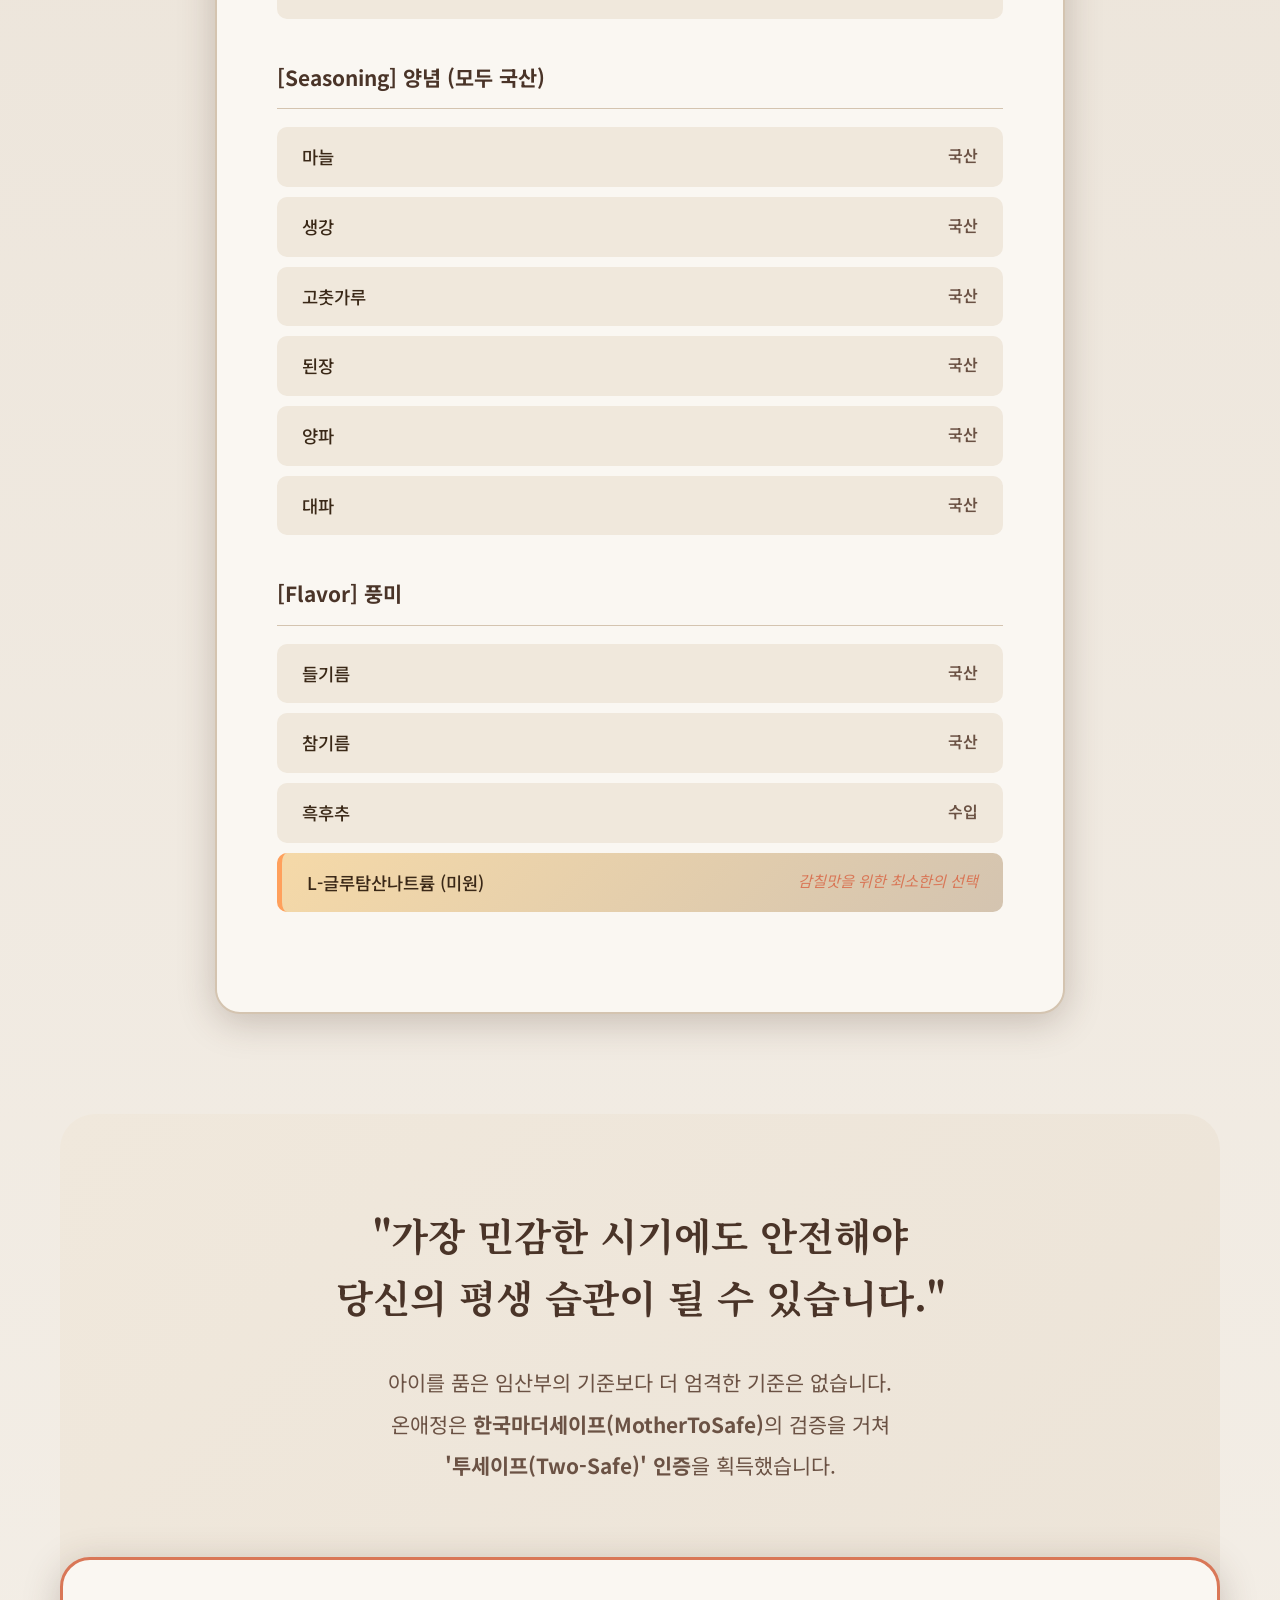
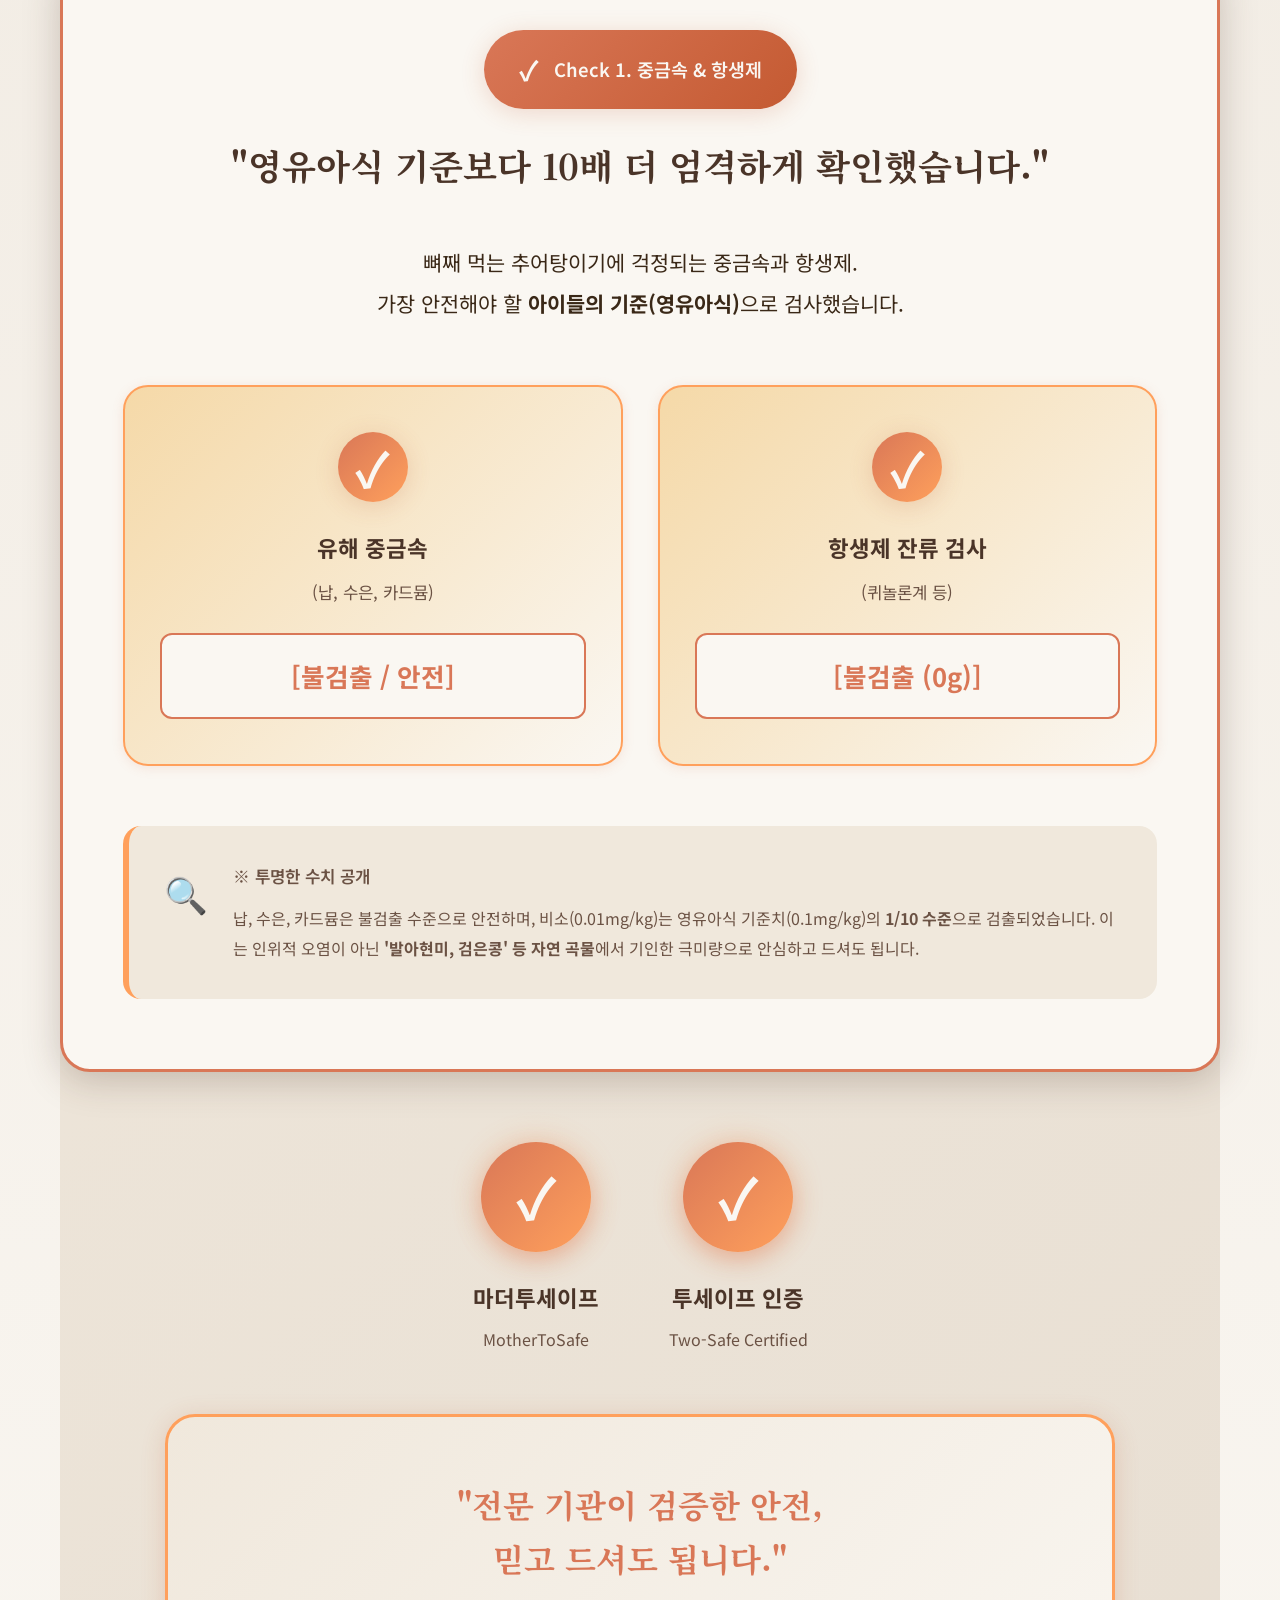
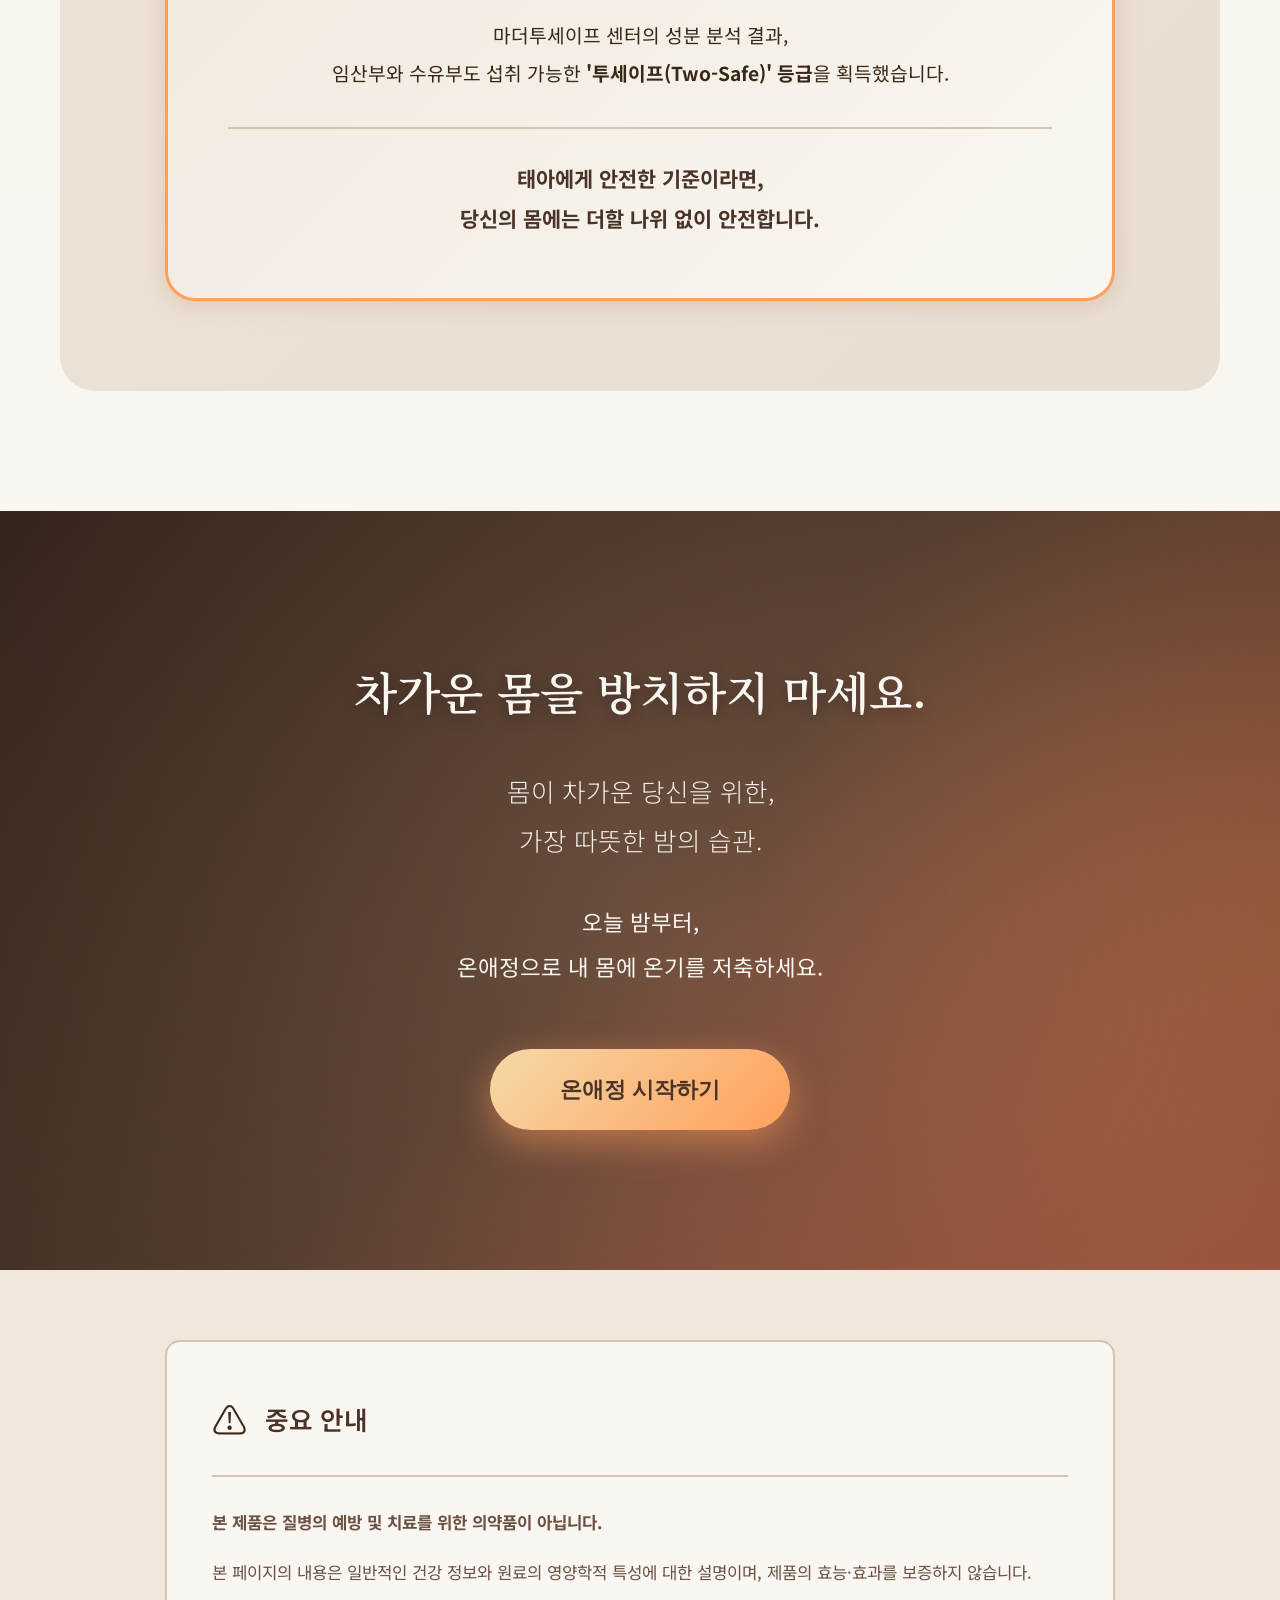
==== commit 9ab69416: "feat: Golden Hour Warmth 디자인 완전 재작업 컨셉: 노을빛 따뜻함 (Cinematic Golden Hour)  새로운 컬러 시스템: - Burnt Orange " ====
--- a/index.html
+++ b/index.html
@@ -4,7 +4,7 @@
     <meta charset="UTF-8">
     <meta name="viewport" content="width=device-width, initial-scale=1.0">
     <title>온애정 추어탕 - 몸의 온기를 채우는 가장 따뜻한 시간</title>
-    <link rel="stylesheet" href="styles_v3.css">
+    <link rel="stylesheet" href="styles_golden.css">
     <link rel="preconnect" href="https://fonts.googleapis.com">
     <link rel="preconnect" href="https://fonts.gstatic.com" crossorigin>
     <link href="https://fonts.googleapis.com/css2?family=Noto+Serif+KR:wght@300;400;600;700&family=Noto+Sans+KR:wght@300;400;500;600;700&display=swap" rel="stylesheet">
--- a/styles_golden.css
+++ b/styles_golden.css
@@ -0,0 +1,1435 @@
+/* 온애정 추어탕 - Golden Hour Warmth Design */
+
+/* 전역 설정 */
+* {
+    margin: 0;
+    padding: 0;
+    box-sizing: border-box;
+}
+
+:root {
+    /* Golden Hour Warmth 컬러 팔레트 */
+    --burnt-orange: #D97757;
+    --deep-orange: #C45A32;
+    --warm-greige: #D4C4B0;
+    --light-greige: #E8DFD3;
+    --deep-brown: #4A3428;
+    --rich-brown: #6B4E3D;
+    --golden-light: #F5D9A8;
+    --sunset-glow: #FFA05C;
+    
+    /* 중성색 */
+    --warm-white: #FAF7F2;
+    --warm-beige: #F0E8DC;
+    --soft-gray: #D9CFC0;
+    --text-dark: #3A2817;
+    --text-warm: #6B5244;
+    
+    /* 그림자 (따뜻한 톤) */
+    --shadow-warm-sm: 0 2px 12px rgba(217, 119, 87, 0.15);
+    --shadow-warm-md: 0 4px 24px rgba(196, 90, 50, 0.2);
+    --shadow-warm-lg: 0 8px 36px rgba(74, 52, 40, 0.25);
+    --shadow-glow: 0 0 30px rgba(255, 160, 92, 0.3);
+}
+
+body {
+    font-family: 'Noto Sans KR', -apple-system, BlinkMacSystemFont, sans-serif;
+    line-height: 1.8;
+    color: var(--text-dark);
+    background: var(--warm-white);
+    overflow-x: hidden;
+}
+
+.container {
+    max-width: 1200px;
+    margin: 0 auto;
+    padding: 0 20px;
+}
+
+/* ========================================
+   SECTION 1: 인트로 - "노을빛을 받은 식탁"
+   ======================================== */
+
+.intro-section {
+    position: relative;
+    height: 100vh;
+    background: linear-gradient(135deg, 
+        rgba(74, 52, 40, 0.95) 0%, 
+        rgba(107, 78, 61, 0.9) 50%,
+        rgba(196, 90, 50, 0.85) 100%
+    ),
+    url('data:image/svg+xml,<svg xmlns="http://www.w3.org/2000/svg" viewBox="0 0 1200 800"><rect fill="%234A3428" width="1200" height="800"/></svg>');
+    background-size: cover;
+    background-position: center;
+    display: flex;
+    align-items: center;
+    justify-content: center;
+    overflow: hidden;
+}
+
+.intro-section::before {
+    content: '';
+    position: absolute;
+    top: 0;
+    right: 0;
+    width: 60%;
+    height: 100%;
+    background: linear-gradient(90deg, transparent 0%, rgba(255, 160, 92, 0.3) 100%);
+    pointer-events: none;
+    animation: sunsetGlow 4s ease-in-out infinite;
+}
+
+@keyframes sunsetGlow {
+    0%, 100% { opacity: 0.3; }
+    50% { opacity: 0.6; }
+}
+
+.intro-overlay {
+    position: absolute;
+    inset: 0;
+    background: radial-gradient(circle at 70% 50%, transparent 0%, rgba(0,0,0,0.4) 100%);
+}
+
+.intro-content {
+    position: relative;
+    z-index: 2;
+    text-align: center;
+    color: var(--warm-white);
+}
+
+/* 김 효과 - 노을빛 */
+.steam-effect {
+    position: absolute;
+    top: -200px;
+    left: 50%;
+    transform: translateX(-50%);
+    width: 300px;
+    height: 300px;
+    background: radial-gradient(circle, rgba(255, 160, 92, 0.4) 0%, transparent 70%);
+    border-radius: 50%;
+    filter: blur(50px);
+    animation: steamRise 5s ease-in-out infinite;
+}
+
+@keyframes steamRise {
+    0%, 100% { 
+        transform: translateX(-50%) translateY(0); 
+        opacity: 0.2; 
+    }
+    50% { 
+        transform: translateX(-50%) translateY(-30px); 
+        opacity: 0.5; 
+    }
+}
+
+.intro-title {
+    font-family: 'Noto Serif KR', serif;
+    font-size: 4rem;
+    font-weight: 300;
+    margin-bottom: 2.5rem;
+    letter-spacing: -1px;
+    line-height: 1.3;
+    text-shadow: 0 4px 20px rgba(0, 0, 0, 0.5);
+    color: var(--warm-white);
+}
+
+.intro-subtitle {
+    font-size: 1.4rem;
+    font-weight: 300;
+    margin-bottom: 3.5rem;
+    opacity: 0.95;
+    letter-spacing: 0.5px;
+    text-shadow: 0 2px 10px rgba(0, 0, 0, 0.4);
+}
+
+.brand-name {
+    font-family: 'Noto Serif KR', serif;
+    font-size: 4.5rem;
+    font-weight: 700;
+    background: linear-gradient(135deg, 
+        var(--golden-light) 0%, 
+        var(--sunset-glow) 50%,
+        var(--burnt-orange) 100%
+    );
+    -webkit-background-clip: text;
+    -webkit-text-fill-color: transparent;
+    background-clip: text;
+    margin-bottom: 4rem;
+    filter: drop-shadow(0 2px 10px rgba(255, 160, 92, 0.3));
+}
+
+.hanja {
+    font-size: 0.6em;
+    font-weight: 400;
+    opacity: 0.9;
+}
+
+/* 스크롤 인디케이터 */
+.scroll-indicator {
+    position: absolute;
+    bottom: 50px;
+    left: 50%;
+    transform: translateX(-50%);
+    text-align: center;
+    animation: bounce 2.5s infinite;
+    color: var(--warm-greige);
+}
+
+.mouse {
+    width: 28px;
+    height: 45px;
+    border: 2px solid var(--warm-greige);
+    border-radius: 14px;
+    margin: 0 auto 10px;
+    position: relative;
+    opacity: 0.8;
+}
+
+.mouse::before {
+    content: '';
+    position: absolute;
+    top: 8px;
+    left: 50%;
+    transform: translateX(-50%);
+    width: 3px;
+    height: 8px;
+    background: var(--sunset-glow);
+    border-radius: 2px;
+    animation: scroll 1.5s infinite;
+    box-shadow: 0 0 8px var(--sunset-glow);
+}
+
+@keyframes scroll {
+    0% { opacity: 1; transform: translateX(-50%) translateY(0); }
+    100% { opacity: 0; transform: translateX(-50%) translateY(15px); }
+}
+
+@keyframes bounce {
+    0%, 20%, 50%, 80%, 100% { transform: translateX(-50%) translateY(0); }
+    40% { transform: translateX(-50%) translateY(-10px); }
+    60% { transform: translateX(-50%) translateY(-5px); }
+}
+
+/* 애니메이션 */
+.fade-in-up {
+    opacity: 0;
+    transform: translateY(30px);
+    animation: fadeInUp 1.2s ease forwards;
+}
+
+.delay-1 { animation-delay: 0.3s; }
+.delay-2 { animation-delay: 0.6s; }
+
+@keyframes fadeInUp {
+    to { opacity: 1; transform: translateY(0); }
+}
+
+/* ========================================
+   SECTION 2: 문제 제기 - "차가움과 따뜻함의 대비"
+   ======================================== */
+
+.problem-section {
+    background: linear-gradient(to bottom, 
+        var(--warm-beige) 0%, 
+        var(--warm-white) 100%
+    );
+    padding: 120px 0;
+    position: relative;
+}
+
+.problem-section::before {
+    content: '';
+    position: absolute;
+    top: 0;
+    left: 0;
+    width: 100%;
+    height: 200px;
+    background: linear-gradient(to bottom, 
+        rgba(107, 78, 61, 0.1) 0%, 
+        transparent 100%
+    );
+}
+
+.problem-header {
+    text-align: center;
+    margin-bottom: 70px;
+}
+
+.section-title {
+    font-family: 'Noto Serif KR', serif;
+    font-size: 2.8rem;
+    font-weight: 600;
+    color: var(--deep-brown);
+    margin-bottom: 25px;
+    line-height: 1.4;
+}
+
+.section-subtitle {
+    font-size: 1.5rem;
+    color: var(--text-warm);
+    margin-top: 20px;
+}
+
+.problem-content {
+    max-width: 900px;
+    margin: 0 auto 70px;
+}
+
+.problem-desc {
+    font-size: 1.3rem;
+    line-height: 2;
+    color: var(--text-dark);
+    text-align: center;
+    margin-bottom: 70px;
+}
+
+/* 그래프 - 노을빛 스타일 */
+.aging-graph {
+    background: linear-gradient(135deg, var(--warm-white) 0%, var(--light-greige) 100%);
+    border-radius: 25px;
+    padding: 50px;
+    box-shadow: var(--shadow-warm-md);
+    border: 2px solid var(--warm-greige);
+}
+
+.graph-container {
+    max-width: 700px;
+    margin: 0 auto;
+}
+
+.graph-title {
+    text-align: center;
+    font-size: 1.4rem;
+    font-weight: 600;
+    color: var(--deep-brown);
+    margin-bottom: 35px;
+}
+
+.graph-svg {
+    width: 100%;
+    height: auto;
+}
+
+.problem-emphasis {
+    text-align: center;
+    margin: 80px 0;
+}
+
+.emphasis-quote {
+    font-family: 'Noto Serif KR', serif;
+    font-size: 2rem;
+    font-weight: 600;
+    color: var(--burnt-orange);
+    line-height: 1.6;
+    text-shadow: 0 2px 4px rgba(217, 119, 87, 0.1);
+}
+
+/* 논문 박스 - 따뜻한 톤 */
+.paper-box {
+    background: var(--warm-white);
+    border: 2px solid var(--warm-greige);
+    border-left: 6px solid var(--burnt-orange);
+    border-radius: 15px;
+    padding: 45px;
+    margin: 50px 0;
+    box-shadow: var(--shadow-warm-sm);
+}
+
+.paper-header {
+    display: flex;
+    align-items: center;
+    gap: 15px;
+    margin-bottom: 30px;
+}
+
+.paper-icon {
+    font-size: 2.2rem;
+}
+
+.paper-header h4 {
+    font-size: 1.6rem;
+    font-weight: 600;
+    color: var(--deep-brown);
+}
+
+.paper-content blockquote {
+    font-size: 1.15rem;
+    line-height: 2;
+    padding: 25px;
+    background: var(--light-greige);
+    border-left: 4px solid var(--burnt-orange);
+    margin: 25px 0;
+    font-style: italic;
+    color: var(--text-dark);
+}
+
+.paper-result {
+    font-size: 1.15rem;
+    margin: 25px 0;
+    color: var(--text-dark);
+}
+
+.paper-references {
+    display: flex;
+    flex-direction: column;
+    gap: 20px;
+    margin-top: 35px;
+}
+
+.reference-item {
+    display: flex;
+    gap: 15px;
+    padding: 18px;
+    background: var(--warm-beige);
+    border-radius: 10px;
+    border-left: 3px solid var(--sunset-glow);
+}
+
+.ref-icon {
+    font-size: 1.5rem;
+}
+
+.ref-text {
+    font-size: 1rem;
+    line-height: 1.7;
+    color: var(--text-warm);
+}
+
+/* ========================================
+   SECTION 3: 솔루션 - "빛으로 흐르는 과학"
+   ======================================== */
+
+.solution-section {
+    background: linear-gradient(to bottom,
+        var(--warm-white) 0%,
+        var(--warm-beige) 100%
+    );
+    padding: 120px 0;
+    position: relative;
+    overflow: hidden;
+}
+
+.solution-section::after {
+    content: '';
+    position: absolute;
+    bottom: 0;
+    left: 50%;
+    transform: translateX(-50%);
+    width: 80%;
+    height: 300px;
+    background: radial-gradient(ellipse at center, rgba(255, 160, 92, 0.1) 0%, transparent 70%);
+    pointer-events: none;
+}
+
+.solution-header {
+    text-align: center;
+    margin-bottom: 90px;
+}
+
+.system-title {
+    font-family: 'Noto Serif KR', serif;
+    font-size: 3.5rem;
+    font-weight: 700;
+    background: linear-gradient(135deg, 
+        var(--burnt-orange) 0%, 
+        var(--sunset-glow) 100%
+    );
+    -webkit-background-clip: text;
+    -webkit-text-fill-color: transparent;
+    background-clip: text;
+    margin: 25px 0;
+    letter-spacing: 1px;
+    filter: drop-shadow(0 2px 4px rgba(217, 119, 87, 0.2));
+}
+
+.solution-subtitle {
+    font-size: 1.3rem;
+    color: var(--text-warm);
+    line-height: 2;
+    margin-top: 35px;
+}
+
+/* Core System 다이어그램 - 유기적 빛 흐름 */
+.core-system-diagram {
+    max-width: 850px;
+    margin: 90px auto;
+    position: relative;
+}
+
+.core-system-diagram::before {
+    content: '';
+    position: absolute;
+    inset: -50px;
+    background: radial-gradient(circle at center, 
+        rgba(255, 160, 92, 0.15) 0%, 
+        transparent 60%
+    );
+    border-radius: 50%;
+    animation: pulseGlow 3s ease-in-out infinite;
+}
+
+@keyframes pulseGlow {
+    0%, 100% { opacity: 0.5; transform: scale(1); }
+    50% { opacity: 0.8; transform: scale(1.05); }
+}
+
+.system-svg {
+    width: 100%;
+    height: auto;
+    filter: drop-shadow(0 4px 20px rgba(217, 119, 87, 0.2));
+}
+
+.core-circle {
+    filter: drop-shadow(0 4px 15px rgba(255, 160, 92, 0.4));
+}
+
+.step-content {
+    text-align: center;
+    padding: 10px;
+}
+
+.step-number {
+    font-size: 12px;
+    font-weight: 600;
+    color: var(--burnt-orange);
+    margin-bottom: 5px;
+}
+
+.step-title {
+    font-family: 'Noto Serif KR', serif;
+    font-size: 20px;
+    font-weight: 700;
+    color: var(--deep-brown);
+    margin-bottom: 3px;
+}
+
+.step-subtitle {
+    font-size: 14px;
+    color: var(--text-warm);
+    margin-bottom: 8px;
+}
+
+.step-ingredient {
+    font-size: 13px;
+    font-weight: 600;
+    color: var(--sunset-glow);
+}
+
+/* 단계별 상세 카드 - 노을빛 스타일 */
+.steps-detail {
+    display: grid;
+    gap: 50px;
+    margin-top: 90px;
+}
+
+.step-detail-card {
+    background: linear-gradient(135deg, 
+        var(--warm-white) 0%, 
+        var(--light-greige) 100%
+    );
+    border-radius: 25px;
+    padding: 60px;
+    box-shadow: var(--shadow-warm-md);
+    border: 2px solid var(--warm-greige);
+    transition: all 0.4s ease;
+    position: relative;
+    overflow: hidden;
+}
+
+.step-detail-card::before {
+    content: '';
+    position: absolute;
+    top: 0;
+    right: 0;
+    width: 200px;
+    height: 200px;
+    background: radial-gradient(circle, rgba(255, 160, 92, 0.1) 0%, transparent 70%);
+    border-radius: 50%;
+}
+
+.step-detail-card:hover {
+    transform: translateY(-8px);
+    box-shadow: var(--shadow-warm-lg), var(--shadow-glow);
+    border-color: var(--sunset-glow);
+}
+
+.step-detail-header {
+    display: flex;
+    align-items: center;
+    gap: 30px;
+    margin-bottom: 35px;
+    position: relative;
+    z-index: 1;
+}
+
+.step-icon-large {
+    font-size: 4.5rem;
+    background: linear-gradient(135deg, var(--burnt-orange) 0%, var(--sunset-glow) 100%);
+    width: 110px;
+    height: 110px;
+    border-radius: 50%;
+    display: flex;
+    align-items: center;
+    justify-content: center;
+    box-shadow: var(--shadow-warm-md), var(--shadow-glow);
+}
+
+.step-detail-title h3 {
+    font-family: 'Noto Serif KR', serif;
+    font-size: 2rem;
+    font-weight: 600;
+    color: var(--deep-brown);
+    margin-bottom: 10px;
+}
+
+.step-detail-title h4 {
+    font-size: 1.4rem;
+    font-weight: 600;
+    color: var(--burnt-orange);
+}
+
+.step-detail-subtitle {
+    font-family: 'Noto Serif KR', serif;
+    font-size: 1.4rem;
+    font-weight: 600;
+    color: var(--burnt-orange);
+    margin-bottom: 25px;
+}
+
+.step-detail-desc {
+    font-size: 1.15rem;
+    line-height: 2;
+    color: var(--text-dark);
+    margin-bottom: 30px;
+}
+
+.step-detail-component {
+    display: flex;
+    align-items: center;
+    gap: 15px;
+    padding: 18px 30px;
+    background: var(--warm-white);
+    border-radius: 12px;
+    border-left: 5px solid var(--sunset-glow);
+    margin: 20px 0;
+}
+
+.component-label {
+    font-size: 1rem;
+    font-weight: 600;
+    color: var(--text-warm);
+}
+
+.component-value {
+    font-size: 1.1rem;
+    font-weight: 600;
+    color: var(--deep-brown);
+}
+
+.step-integrated-desc {
+    margin: 30px 0;
+}
+
+.integrated-highlight {
+    font-family: 'Noto Serif KR', serif;
+    font-size: 1.25rem;
+    font-weight: 600;
+    color: var(--deep-brown);
+    line-height: 1.8;
+    margin-bottom: 25px;
+    padding: 25px;
+    background: linear-gradient(135deg, var(--light-greige) 0%, var(--warm-beige) 100%);
+    border-radius: 12px;
+    border-left: 5px solid var(--burnt-orange);
+}
+
+.step-scientific-note {
+    margin: 30px 0;
+    padding: 30px;
+    background: var(--warm-white);
+    border-radius: 12px;
+    border-left: 5px solid var(--sunset-glow);
+    font-size: 1.05rem;
+    line-height: 2;
+    color: var(--text-dark);
+    box-shadow: var(--shadow-warm-sm);
+}
+
+.step-references {
+    margin-top: 30px;
+    padding: 25px;
+    background: var(--warm-beige);
+    border-radius: 12px;
+    border-left: 4px solid var(--burnt-orange);
+}
+
+.ref-small {
+    font-size: 1rem;
+    line-height: 1.9;
+    color: var(--text-warm);
+    margin: 10px 0;
+}
+
+/* CTA 버튼 */
+.section-cta {
+    text-align: center;
+    margin-top: 70px;
+}
+
+.cta-button-secondary {
+    padding: 20px 50px;
+    font-size: 1.15rem;
+    font-weight: 600;
+    color: var(--warm-white);
+    background: linear-gradient(135deg, var(--burnt-orange) 0%, var(--deep-orange) 100%);
+    border: none;
+    border-radius: 50px;
+    cursor: pointer;
+    transition: all 0.3s ease;
+    box-shadow: var(--shadow-warm-md);
+}
+
+.cta-button-secondary:hover {
+    transform: translateY(-3px);
+    box-shadow: var(--shadow-warm-lg), var(--shadow-glow);
+    background: linear-gradient(135deg, var(--deep-orange) 0%, var(--burnt-orange) 100%);
+}
+
+/* 계속해서 다른 섹션들도 Golden Hour 테마로... */
+/* 다음 파일에 이어서 작성하겠습니다 */
+
+/* ========================================
+   SECTION 4: 기술력 - "노을에 비친 질감"
+   ======================================== */
+
+.technology-section {
+    background: linear-gradient(to bottom,
+        var(--warm-beige) 0%,
+        var(--light-greige) 100%
+    );
+    padding: 120px 0;
+    position: relative;
+}
+
+.tech-header {
+    text-align: center;
+    margin-bottom: 90px;
+}
+
+.tech-subtitle {
+    font-size: 1.3rem;
+    color: var(--text-warm);
+    line-height: 2;
+    margin-top: 35px;
+}
+
+.tech-cards {
+    display: grid;
+    grid-template-columns: repeat(auto-fit, minmax(450px, 1fr));
+    gap: 50px;
+    margin-bottom: 70px;
+}
+
+.tech-card {
+    background: linear-gradient(135deg, var(--warm-white) 0%, var(--light-greige) 100%);
+    border-radius: 25px;
+    padding: 60px;
+    box-shadow: var(--shadow-warm-md);
+    border: 2px solid var(--warm-greige);
+    transition: all 0.4s ease;
+}
+
+.tech-card:hover {
+    transform: translateY(-5px);
+    box-shadow: var(--shadow-warm-lg);
+}
+
+.tech-card-highlight {
+    border: 3px solid var(--sunset-glow);
+    background: linear-gradient(135deg, var(--warm-white) 0%, var(--golden-light) 100%);
+    box-shadow: var(--shadow-warm-lg), var(--shadow-glow);
+}
+
+.tech-card-number {
+    display: inline-block;
+    padding: 10px 25px;
+    background: linear-gradient(135deg, var(--burnt-orange) 0%, var(--deep-orange) 100%);
+    color: var(--warm-white);
+    font-size: 1rem;
+    font-weight: 700;
+    border-radius: 25px;
+    margin-bottom: 25px;
+    box-shadow: var(--shadow-warm-sm);
+}
+
+.tech-card-title {
+    font-family: 'Noto Serif KR', serif;
+    font-size: 2.2rem;
+    font-weight: 700;
+    color: var(--deep-brown);
+    margin-bottom: 12px;
+}
+
+.tech-card-subtitle {
+    font-size: 1.05rem;
+    color: var(--text-warm);
+    font-style: italic;
+    margin-bottom: 35px;
+}
+
+.tech-card-desc {
+    font-size: 1.15rem;
+    line-height: 2;
+    color: var(--text-dark);
+    margin: 35px 0;
+}
+
+.tech-card-list {
+    list-style: none;
+    margin-top: 30px;
+}
+
+.tech-card-list li {
+    padding: 12px 0;
+    font-size: 1.1rem;
+    color: var(--text-dark);
+}
+
+/* 압력 게이지 - 노을빛 */
+.pressure-gauge {
+    display: flex;
+    justify-content: center;
+    align-items: center;
+    height: 220px;
+    margin: 40px 0;
+}
+
+.gauge-circle {
+    width: 200px;
+    height: 200px;
+    border-radius: 50%;
+    background: linear-gradient(135deg, var(--burnt-orange) 0%, var(--sunset-glow) 100%);
+    display: flex;
+    flex-direction: column;
+    align-items: center;
+    justify-content: center;
+    box-shadow: 0 0 40px rgba(255, 160, 92, 0.5), var(--shadow-warm-lg);
+    animation: pulsate 2.5s ease-in-out infinite;
+}
+
+@keyframes pulsate {
+    0%, 100% { transform: scale(1); box-shadow: 0 0 40px rgba(255, 160, 92, 0.5); }
+    50% { transform: scale(1.05); box-shadow: 0 0 60px rgba(255, 160, 92, 0.7); }
+}
+
+.gauge-value {
+    font-size: 3rem;
+    font-weight: 700;
+    color: var(--warm-white);
+    text-shadow: 0 2px 4px rgba(0, 0, 0, 0.2);
+}
+
+.gauge-label {
+    font-size: 1.2rem;
+    font-weight: 600;
+    color: var(--warm-white);
+    margin-top: 8px;
+}
+
+.tech-highlight-box {
+    margin-top: 35px;
+    padding: 35px;
+    background: var(--warm-white);
+    border-radius: 18px;
+    border-left: 6px solid var(--sunset-glow);
+    text-align: center;
+    box-shadow: var(--shadow-warm-sm);
+}
+
+.tech-highlight-box p {
+    font-family: 'Noto Serif KR', serif;
+    font-size: 1.4rem;
+    font-weight: 600;
+    color: var(--deep-brown);
+    line-height: 1.9;
+}
+
+/* Fact Check 박스 */
+.fact-check-box {
+    background: var(--warm-white);
+    border-radius: 25px;
+    padding: 60px;
+    box-shadow: var(--shadow-warm-lg);
+    border: 3px solid var(--burnt-orange);
+}
+
+.fact-header {
+    display: flex;
+    align-items: center;
+    gap: 18px;
+    margin-bottom: 35px;
+}
+
+.fact-icon {
+    font-size: 2.8rem;
+}
+
+.fact-header h4 {
+    font-size: 2rem;
+    font-weight: 700;
+    color: var(--deep-brown);
+}
+
+.fact-content blockquote {
+    font-size: 1.15rem;
+    line-height: 2;
+    padding: 30px;
+    background: var(--light-greige);
+    border-left: 5px solid var(--burnt-orange);
+    margin: 25px 0;
+    color: var(--text-dark);
+}
+
+.fact-source {
+    text-align: right;
+    font-size: 1.05rem;
+    color: var(--text-warm);
+    font-weight: 600;
+    margin-top: 25px;
+}
+
+/* ========================================
+   SECTION 5: 투명성 - "해 질 녘의 서재"
+   ======================================== */
+
+.transparency-section {
+    background: linear-gradient(to bottom,
+        var(--light-greige) 0%,
+        var(--warm-white) 100%
+    );
+    padding: 120px 0;
+}
+
+.transparency-header {
+    text-align: center;
+    margin-bottom: 90px;
+}
+
+.transparency-quote {
+    font-family: 'Noto Serif KR', serif;
+    font-size: 2rem;
+    font-weight: 600;
+    color: var(--burnt-orange);
+    margin: 35px 0;
+    line-height: 1.7;
+}
+
+.transparency-desc {
+    font-size: 1.3rem;
+    color: var(--text-warm);
+    line-height: 2;
+    margin-top: 35px;
+}
+
+/* 성분표 - 따뜻한 영수증 스타일 */
+.ingredient-receipt {
+    max-width: 850px;
+    margin: 0 auto;
+    background: var(--warm-white);
+    border: 2px solid var(--warm-greige);
+    border-radius: 25px;
+    padding: 60px;
+    box-shadow: var(--shadow-warm-lg);
+}
+
+.receipt-header {
+    text-align: center;
+    padding-bottom: 35px;
+    border-bottom: 2px dashed var(--warm-greige);
+    margin-bottom: 45px;
+}
+
+.receipt-header h3 {
+    font-family: 'Noto Serif KR', serif;
+    font-size: 2.2rem;
+    font-weight: 700;
+    color: var(--deep-brown);
+    margin-bottom: 12px;
+}
+
+.receipt-subtitle {
+    font-size: 1.2rem;
+    color: var(--text-warm);
+}
+
+.receipt-category {
+    margin-bottom: 40px;
+}
+
+.receipt-category-title {
+    font-size: 1.3rem;
+    font-weight: 700;
+    color: var(--deep-brown);
+    margin-bottom: 18px;
+    padding-bottom: 12px;
+    border-bottom: 1px solid var(--warm-greige);
+}
+
+.receipt-list {
+    list-style: none;
+}
+
+.receipt-list li {
+    display: flex;
+    justify-content: space-between;
+    padding: 14px 25px;
+    margin: 10px 0;
+    background: var(--warm-beige);
+    border-radius: 10px;
+    transition: all 0.3s ease;
+}
+
+.receipt-list li:hover {
+    background: var(--light-greige);
+    transform: translateX(5px);
+}
+
+.item-name {
+    font-size: 1.1rem;
+    color: var(--text-dark);
+    font-weight: 500;
+}
+
+.item-origin {
+    font-size: 1rem;
+    color: var(--text-warm);
+    font-weight: 600;
+}
+
+.receipt-highlight {
+    background: linear-gradient(135deg, var(--golden-light) 0%, var(--warm-greige) 100%) !important;
+    border-left: 5px solid var(--sunset-glow);
+}
+
+.item-note {
+    font-size: 0.95rem;
+    color: var(--burnt-orange);
+    font-style: italic;
+}
+
+/* 안전성 확장 섹션 - 노을빛 */
+.safety-extended-section {
+    margin-top: 100px;
+    padding: 90px 0;
+    background: linear-gradient(135deg, 
+        var(--warm-beige) 0%, 
+        var(--light-greige) 100%
+    );
+    border-radius: 35px;
+}
+
+.safety-main-title {
+    font-family: 'Noto Serif KR', serif;
+    font-size: 2.4rem;
+    font-weight: 700;
+    color: var(--deep-brown);
+    text-align: center;
+    line-height: 1.6;
+    margin-bottom: 35px;
+}
+
+.safety-intro {
+    font-size: 1.3rem;
+    text-align: center;
+    color: var(--text-warm);
+    line-height: 2;
+    margin-bottom: 70px;
+}
+
+/* 통합 검증 박스 */
+.verification-box-unified {
+    background: var(--warm-white);
+    border-radius: 30px;
+    padding: 70px 60px;
+    margin: 60px 0;
+    box-shadow: var(--shadow-warm-lg);
+    border: 3px solid var(--burnt-orange);
+}
+
+.verification-main-header {
+    text-align: center;
+    margin-bottom: 50px;
+}
+
+.check-badge {
+    display: inline-flex;
+    align-items: center;
+    gap: 15px;
+    background: linear-gradient(135deg, var(--burnt-orange) 0%, var(--deep-orange) 100%);
+    color: var(--warm-white);
+    padding: 15px 35px;
+    border-radius: 50px;
+    margin-bottom: 30px;
+    font-size: 1.15rem;
+    font-weight: 600;
+    box-shadow: var(--shadow-warm-md);
+}
+
+.check-icon {
+    font-size: 1.7rem;
+    font-weight: bold;
+}
+
+.verification-main-title {
+    font-family: 'Noto Serif KR', serif;
+    font-size: 2.2rem;
+    font-weight: 700;
+    color: var(--deep-brown);
+    line-height: 1.5;
+}
+
+.verification-main-desc {
+    text-align: center;
+    font-size: 1.3rem;
+    line-height: 2;
+    color: var(--text-dark);
+    margin: 35px 0 60px;
+}
+
+/* 안전 결과 그리드 */
+.safety-results-grid {
+    display: grid;
+    grid-template-columns: repeat(auto-fit, minmax(300px, 1fr));
+    gap: 35px;
+    margin: 50px 0;
+}
+
+.safety-result-card {
+    background: linear-gradient(135deg, var(--golden-light) 0%, var(--warm-white) 100%);
+    border-radius: 25px;
+    padding: 45px 35px;
+    text-align: center;
+    border: 2px solid var(--sunset-glow);
+    box-shadow: var(--shadow-warm-sm);
+    transition: all 0.4s ease;
+}
+
+.safety-result-card:hover {
+    transform: translateY(-8px);
+    box-shadow: var(--shadow-warm-lg), var(--shadow-glow);
+}
+
+.result-icon {
+    width: 70px;
+    height: 70px;
+    background: linear-gradient(135deg, var(--burnt-orange) 0%, var(--sunset-glow) 100%);
+    color: var(--warm-white);
+    font-size: 3rem;
+    line-height: 70px;
+    border-radius: 50%;
+    margin: 0 auto 25px;
+    font-weight: bold;
+    box-shadow: var(--shadow-warm-md);
+}
+
+.result-title {
+    font-size: 1.4rem;
+    font-weight: 700;
+    color: var(--deep-brown);
+    margin-bottom: 10px;
+}
+
+.result-subtitle {
+    font-size: 1.05rem;
+    color: var(--text-warm);
+    margin-bottom: 25px;
+}
+
+.result-status-safe {
+    font-size: 1.6rem;
+    font-weight: 700;
+    color: var(--burnt-orange);
+    background: var(--warm-white);
+    padding: 18px 25px;
+    border-radius: 12px;
+    border: 2px solid var(--burnt-orange);
+}
+
+/* 안전 각주 */
+.safety-footnote {
+    display: flex;
+    gap: 25px;
+    background: var(--warm-beige);
+    border-radius: 18px;
+    padding: 35px;
+    margin-top: 60px;
+    border-left: 6px solid var(--sunset-glow);
+}
+
+.footnote-icon {
+    font-size: 2.2rem;
+    flex-shrink: 0;
+}
+
+.footnote-content {
+    flex: 1;
+}
+
+.footnote-title {
+    font-size: 1.05rem;
+    font-weight: 600;
+    color: var(--text-warm);
+    margin-bottom: 12px;
+}
+
+.footnote-text {
+    font-size: 1rem;
+    line-height: 1.9;
+    color: var(--text-warm);
+}
+
+/* 인증 및 결론 */
+.certification-conclusion {
+    margin-top: 70px;
+    text-align: center;
+}
+
+.cert-badges-row {
+    display: flex;
+    justify-content: center;
+    gap: 70px;
+    margin-bottom: 60px;
+    flex-wrap: wrap;
+}
+
+.cert-badge-item {
+    text-align: center;
+}
+
+.cert-badge-circle {
+    width: 110px;
+    height: 110px;
+    background: linear-gradient(135deg, var(--burnt-orange) 0%, var(--sunset-glow) 100%);
+    border-radius: 50%;
+    display: flex;
+    align-items: center;
+    justify-content: center;
+    margin: 0 auto 25px;
+    box-shadow: 0 8px 25px rgba(217, 119, 87, 0.4), var(--shadow-glow);
+}
+
+.cert-badge-icon {
+    font-size: 3.5rem;
+    color: var(--warm-white);
+    font-weight: bold;
+}
+
+.cert-badge-name {
+    font-size: 1.4rem;
+    font-weight: 700;
+    color: var(--deep-brown);
+    margin-bottom: 8px;
+}
+
+.cert-badge-sub {
+    font-size: 1rem;
+    color: var(--text-warm);
+}
+
+.conclusion-message-box {
+    background: linear-gradient(135deg, var(--warm-beige) 0%, var(--warm-white) 100%);
+    border-radius: 30px;
+    padding: 60px;
+    border: 3px solid var(--sunset-glow);
+    max-width: 950px;
+    margin: 0 auto;
+    box-shadow: var(--shadow-warm-md);
+}
+
+.conclusion-quote {
+    font-family: 'Noto Serif KR', serif;
+    font-size: 2rem;
+    font-weight: 700;
+    color: var(--burnt-orange);
+    line-height: 1.7;
+    margin-bottom: 30px;
+}
+
+.conclusion-detail {
+    font-size: 1.2rem;
+    line-height: 2;
+    color: var(--text-dark);
+    margin-bottom: 35px;
+}
+
+.conclusion-final {
+    font-size: 1.3rem;
+    line-height: 1.9;
+    color: var(--deep-brown);
+    padding-top: 30px;
+    border-top: 2px solid var(--warm-greige);
+}
+
+/* ========================================
+   SECTION 6: 아웃트로 - "완전한 온기의 포옹"
+   ======================================== */
+
+.outro-section {
+    position: relative;
+    padding: 140px 0;
+    background: linear-gradient(135deg, 
+        var(--deep-brown) 0%, 
+        var(--rich-brown) 50%,
+        var(--burnt-orange) 100%
+    );
+    overflow: hidden;
+}
+
+.outro-section::before {
+    content: '';
+    position: absolute;
+    top: 0;
+    right: 0;
+    width: 50%;
+    height: 100%;
+    background: radial-gradient(circle at right, rgba(255, 160, 92, 0.3) 0%, transparent 70%);
+    animation: glowPulse 4s ease-in-out infinite;
+}
+
+@keyframes glowPulse {
+    0%, 100% { opacity: 0.3; }
+    50% { opacity: 0.6; }
+}
+
+.outro-overlay {
+    position: absolute;
+    inset: 0;
+    background: radial-gradient(circle at center, transparent 0%, rgba(0,0,0,0.3) 100%);
+}
+
+.outro-content {
+    position: relative;
+    z-index: 2;
+    text-align: center;
+    color: var(--warm-white);
+}
+
+.outro-title {
+    font-family: 'Noto Serif KR', serif;
+    font-size: 2.8rem;
+    font-weight: 600;
+    margin-bottom: 35px;
+    text-shadow: 0 4px 15px rgba(0, 0, 0, 0.3);
+}
+
+.outro-subtitle {
+    font-size: 1.6rem;
+    font-weight: 300;
+    margin-bottom: 35px;
+    line-height: 1.9;
+    opacity: 0.95;
+}
+
+.outro-message {
+    font-size: 1.4rem;
+    margin-bottom: 60px;
+    line-height: 2;
+}
+
+.cta-button-main {
+    padding: 25px 70px;
+    font-size: 1.4rem;
+    font-weight: 700;
+    color: var(--deep-brown);
+    background: linear-gradient(135deg, var(--golden-light) 0%, var(--sunset-glow) 100%);
+    border: none;
+    border-radius: 50px;
+    cursor: pointer;
+    box-shadow: 0 12px 35px rgba(255, 160, 92, 0.5);
+    transition: all 0.3s ease;
+}
+
+.cta-button-main:hover {
+    transform: translateY(-4px);
+    box-shadow: 0 18px 50px rgba(255, 160, 92, 0.7);
+}
+
+/* 법적 고지 */
+.legal-section {
+    background: var(--warm-beige);
+    padding: 70px 0;
+}
+
+.legal-notice {
+    max-width: 950px;
+    margin: 0 auto;
+    background: var(--warm-white);
+    border: 2px solid var(--warm-greige);
+    border-radius: 15px;
+    padding: 45px;
+}
+
+.legal-header {
+    display: flex;
+    align-items: center;
+    gap: 18px;
+    margin-bottom: 30px;
+    padding-bottom: 25px;
+    border-bottom: 2px solid var(--warm-greige);
+}
+
+.legal-icon {
+    font-size: 2.2rem;
+}
+
+.legal-header h3 {
+    font-size: 1.6rem;
+    font-weight: 600;
+    color: var(--deep-brown);
+}
+
+.legal-content p {
+    font-size: 1.05rem;
+    line-height: 1.9;
+    color: var(--text-warm);
+    margin: 18px 0;
+}
+
+/* 푸터 */
+.footer {
+    background: var(--deep-brown);
+    color: var(--warm-greige);
+    text-align: center;
+    padding: 35px 0;
+}
+
+.footer p {
+    font-size: 1rem;
+    opacity: 0.9;
+}
+
+/* 반응형 */
+@media (max-width: 768px) {
+    .intro-title { font-size: 2.5rem; }
+    .brand-name { font-size: 3.2rem; }
+    .section-title { font-size: 2rem; }
+    .system-title { font-size: 2.5rem; }
+    .tech-cards { grid-template-columns: 1fr; }
+    .safety-results-grid { grid-template-columns: 1fr; }
+    .cert-badges-row { gap: 50px; }
+    .step-detail-card { padding: 40px 30px; }
+    .verification-box-unified { padding: 50px 30px; }
+    .conclusion-message-box { padding: 40px 30px; }
+}
+
+/* 스크롤 애니메이션 */
+.animate-on-scroll {
+    opacity: 0;
+    transform: translateY(40px);
+    transition: opacity 0.8s ease, transform 0.8s ease;
+}
+
+.animate-on-scroll.animated {
+    opacity: 1;
+    transform: translateY(0);
+}
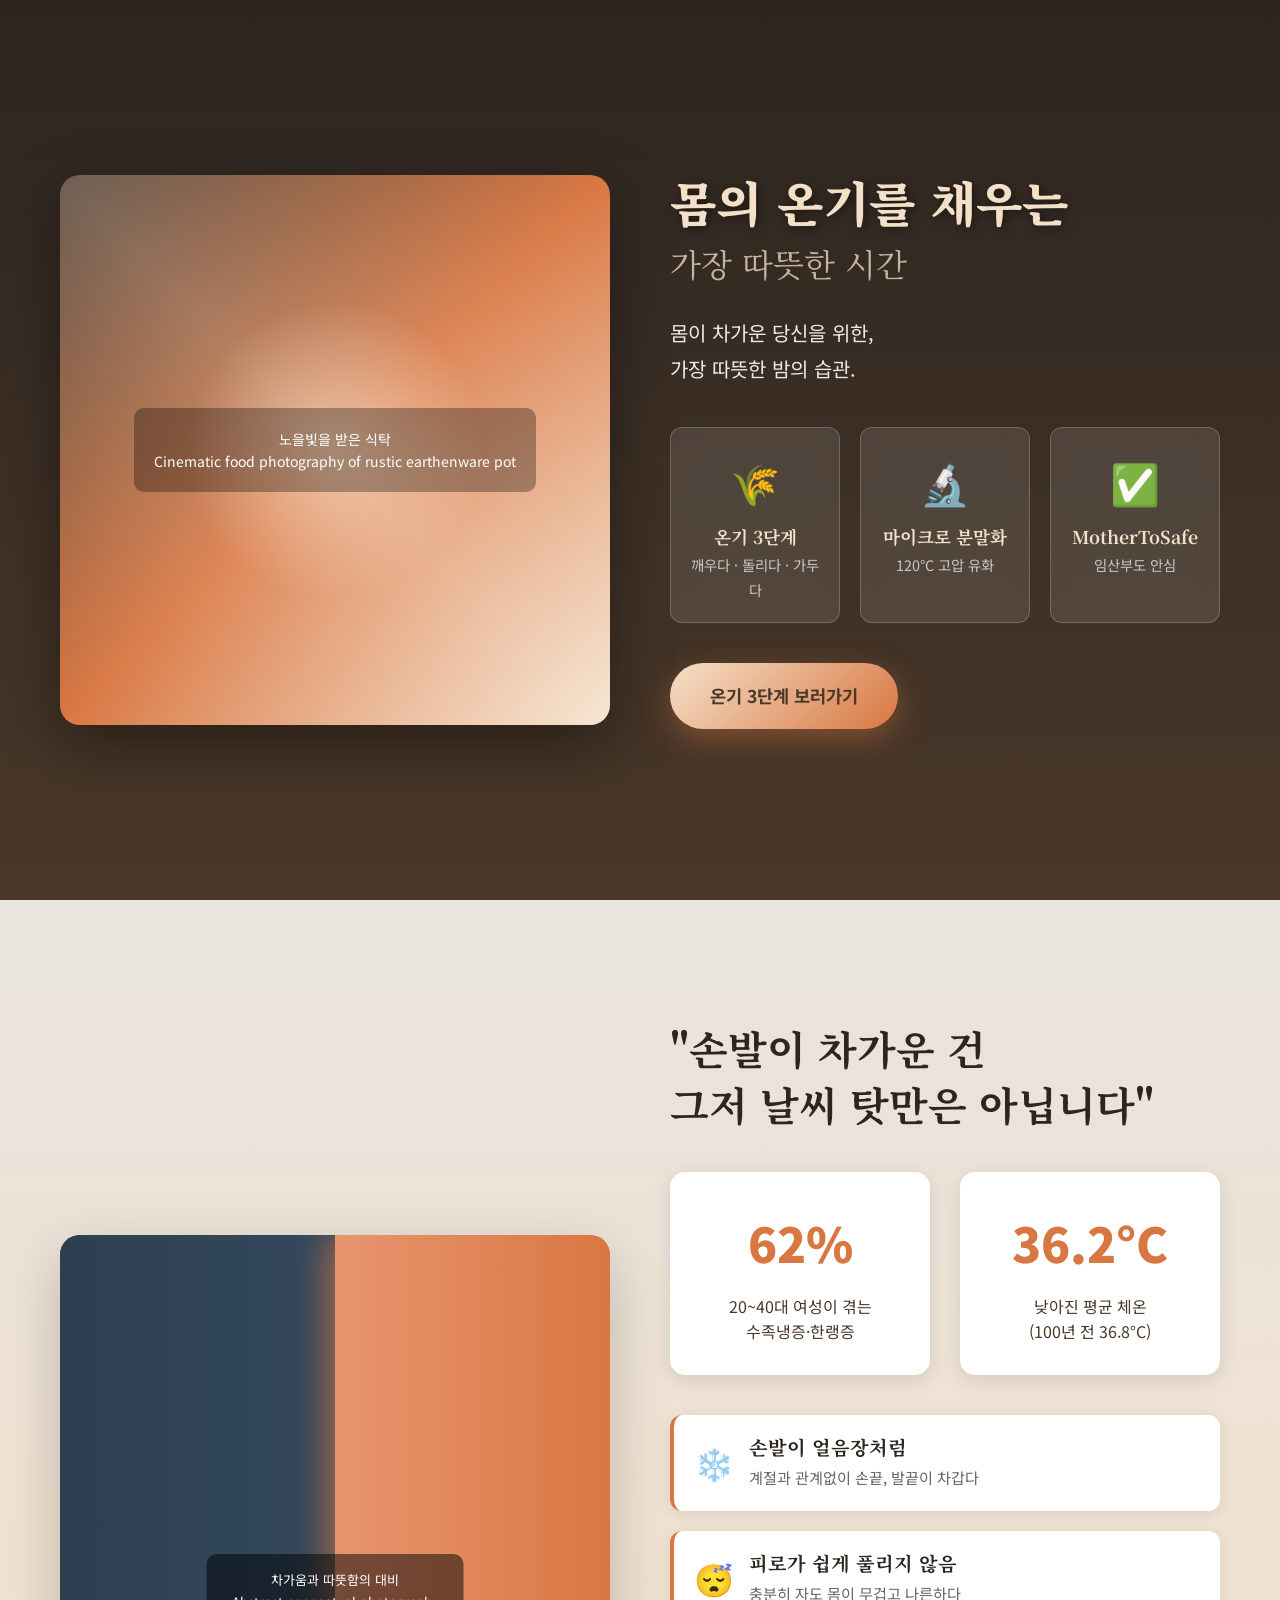
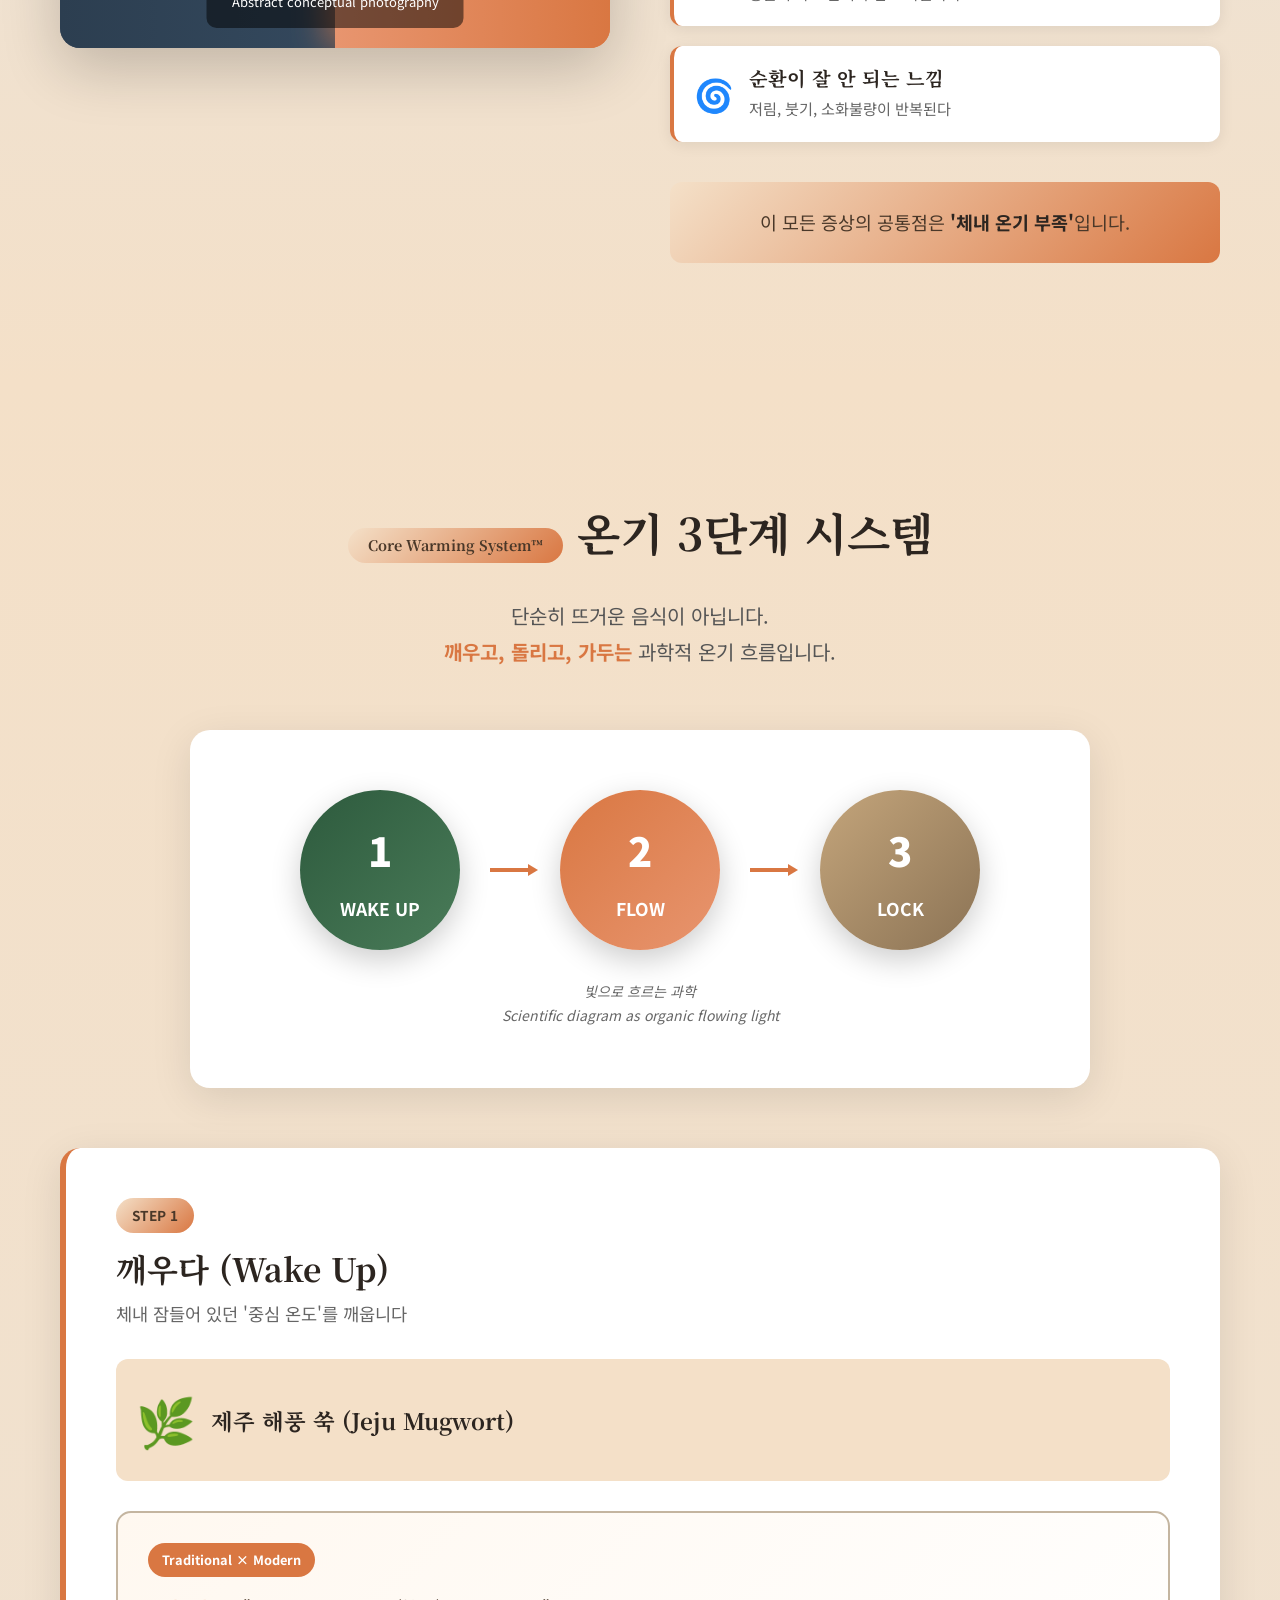
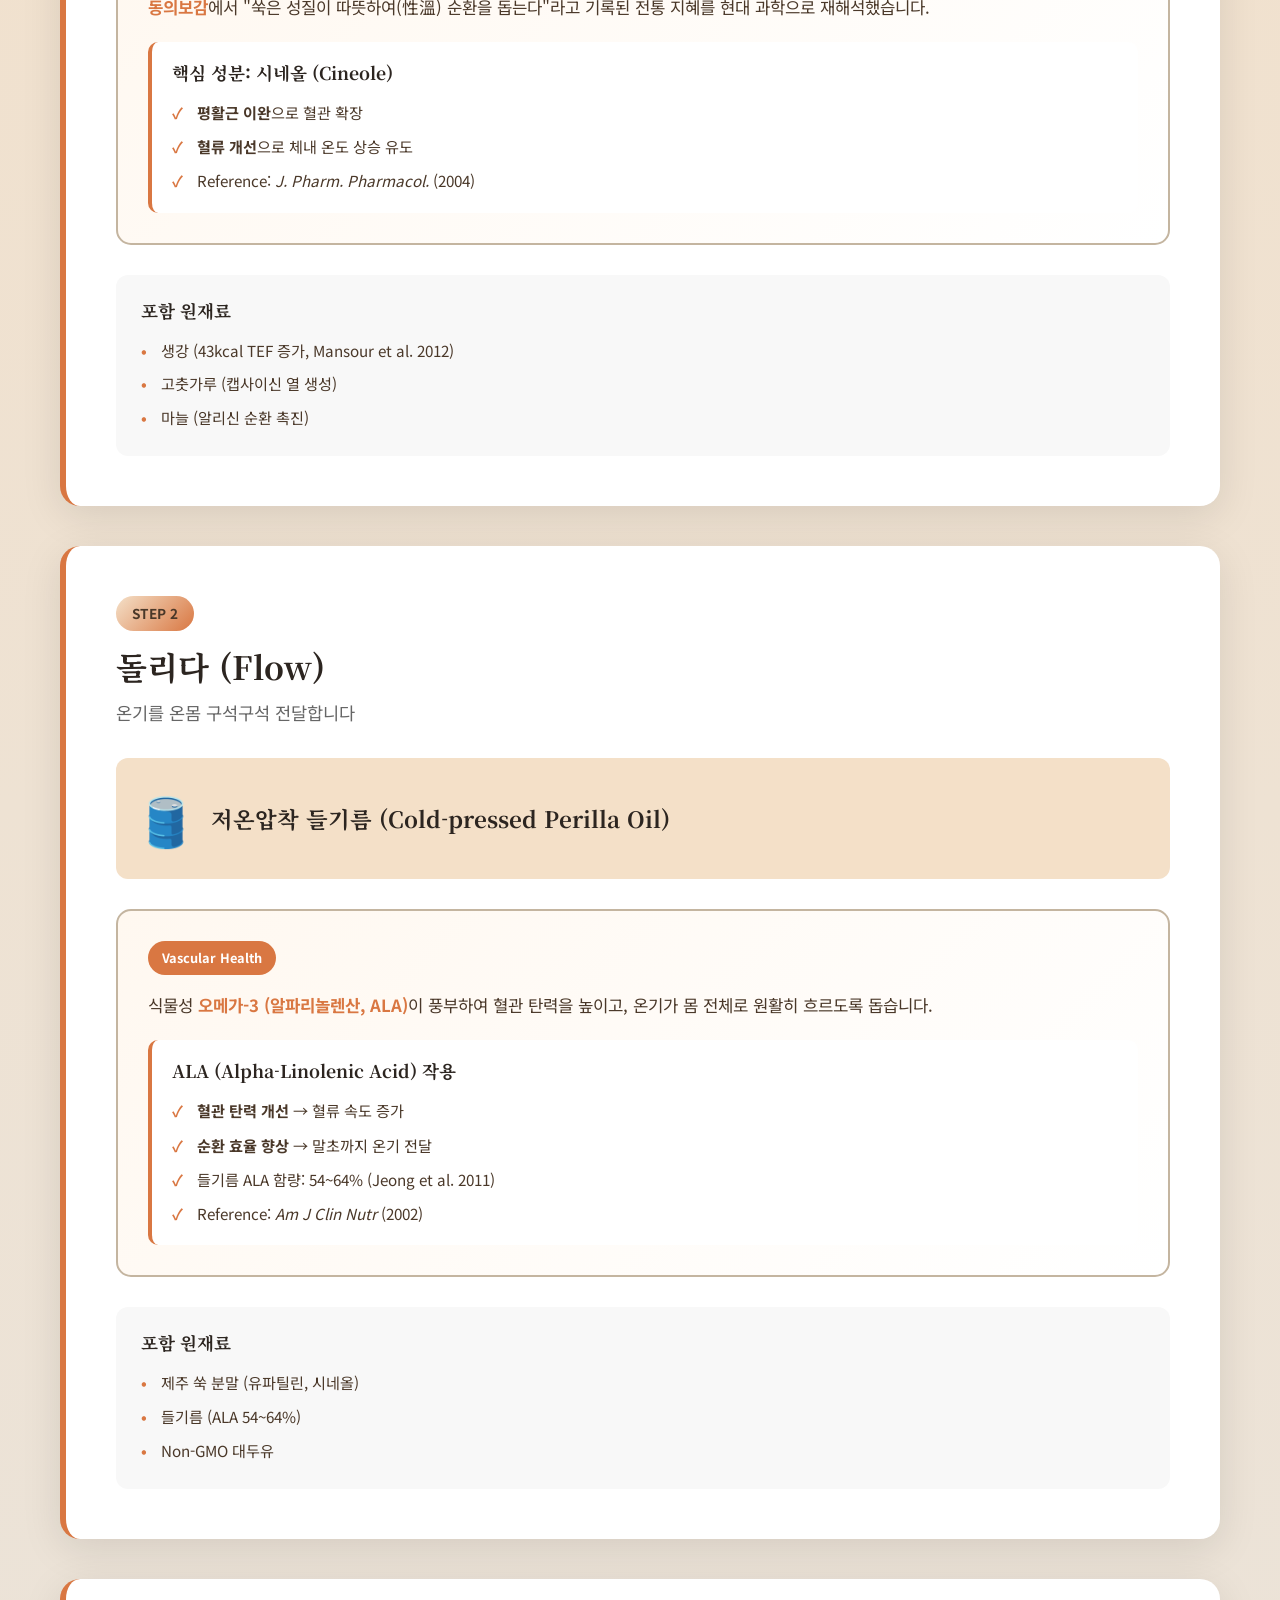
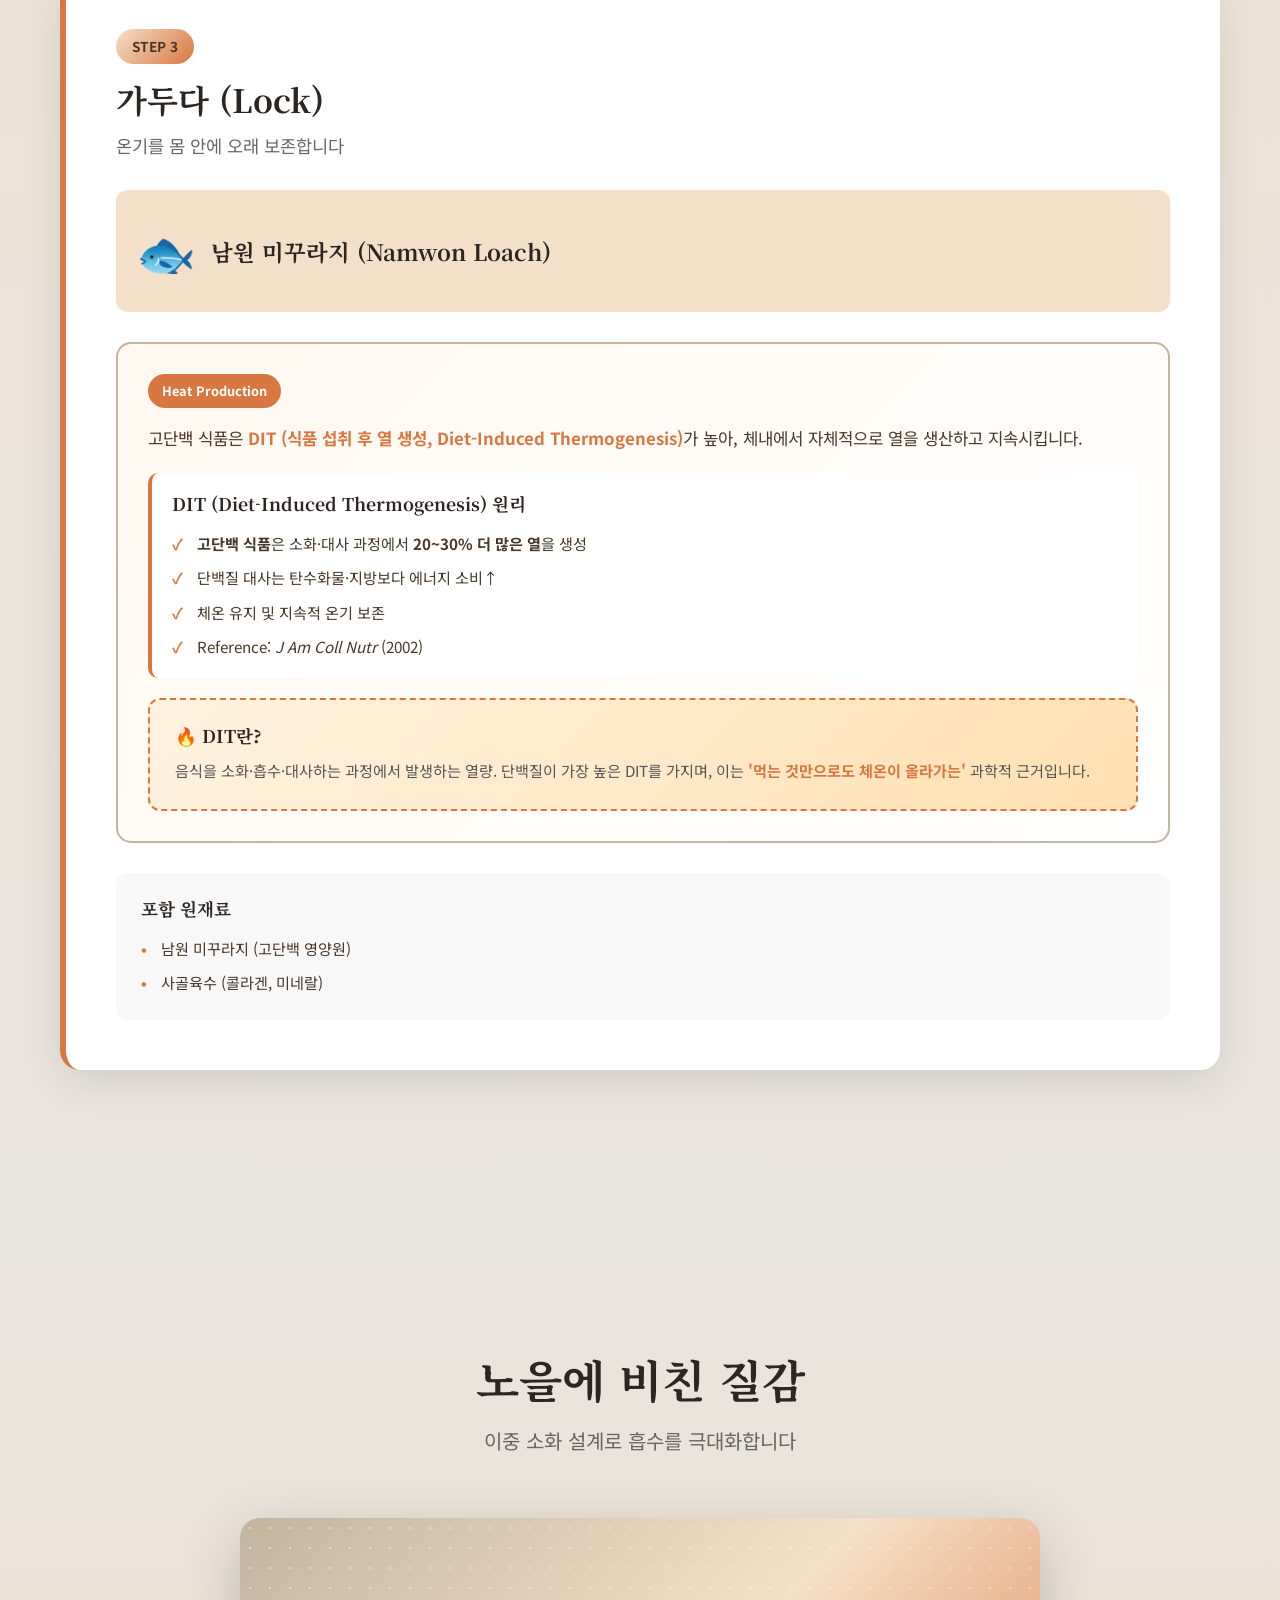
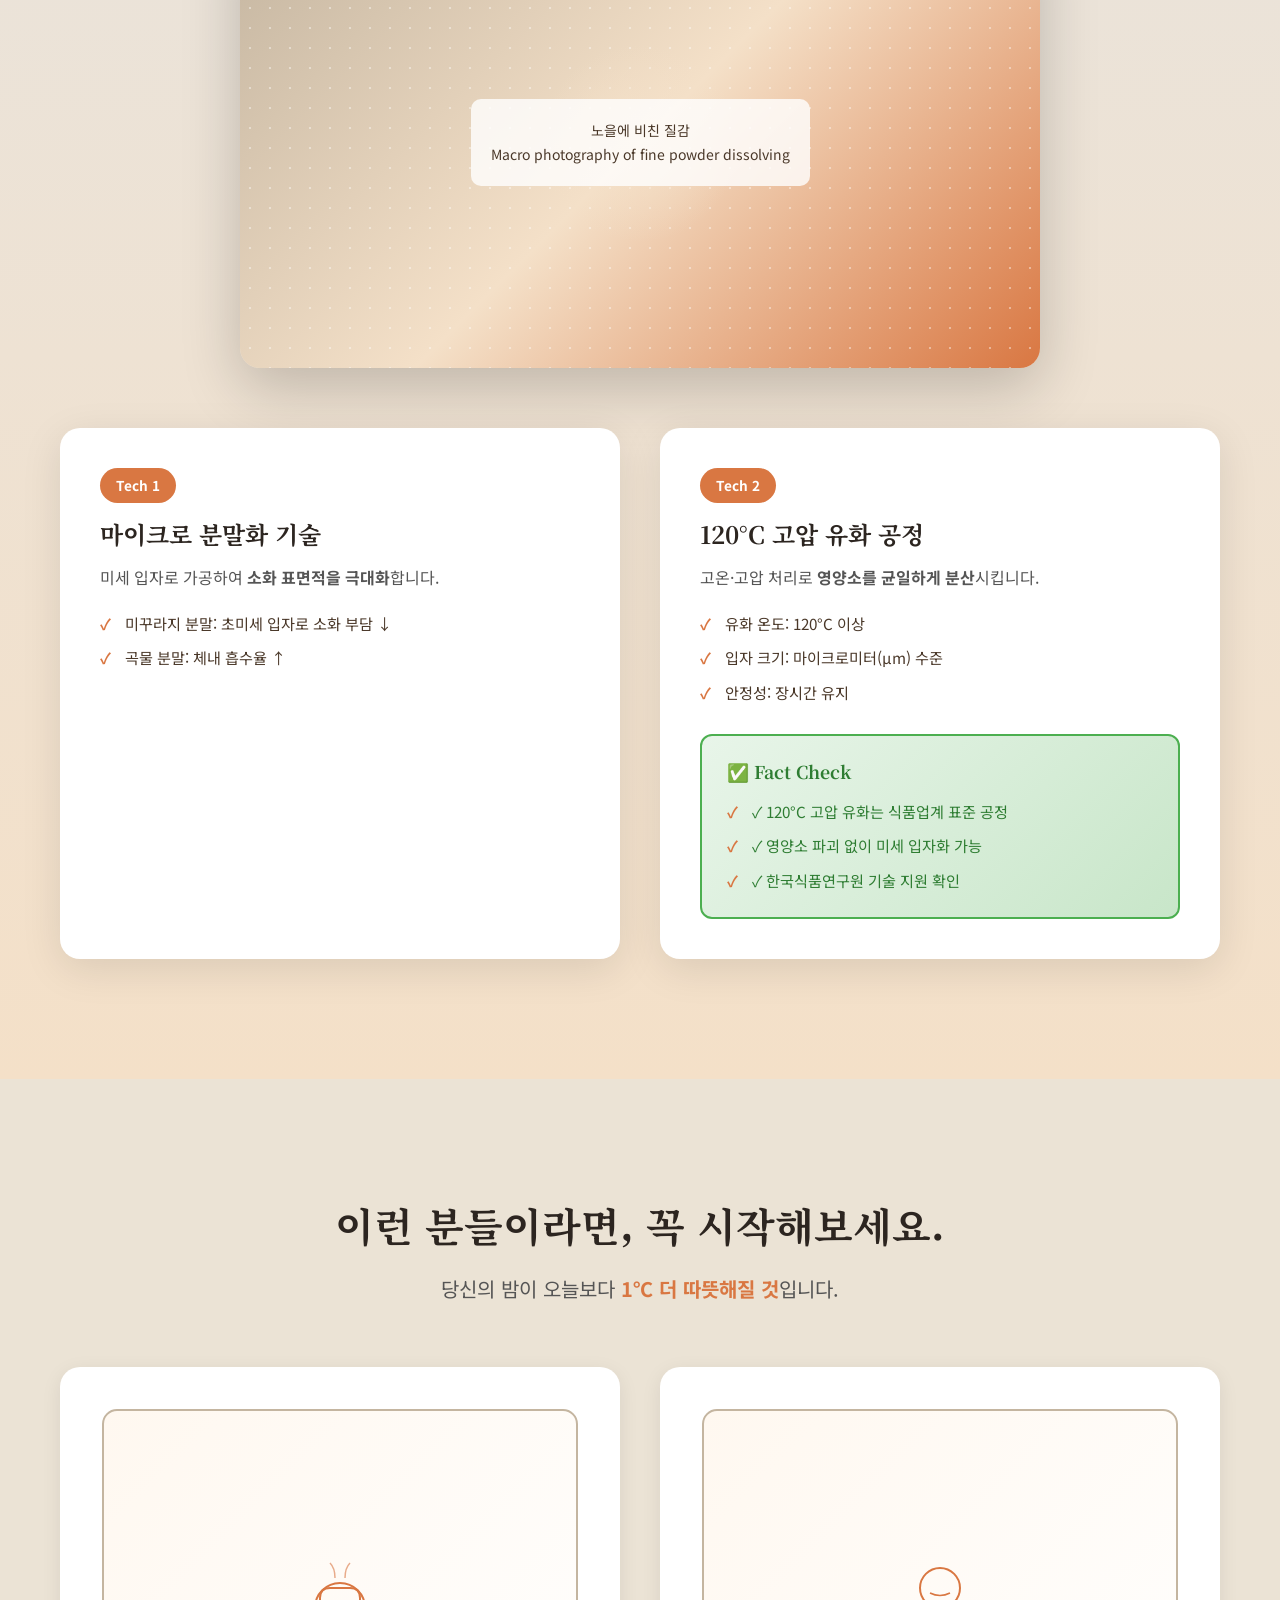
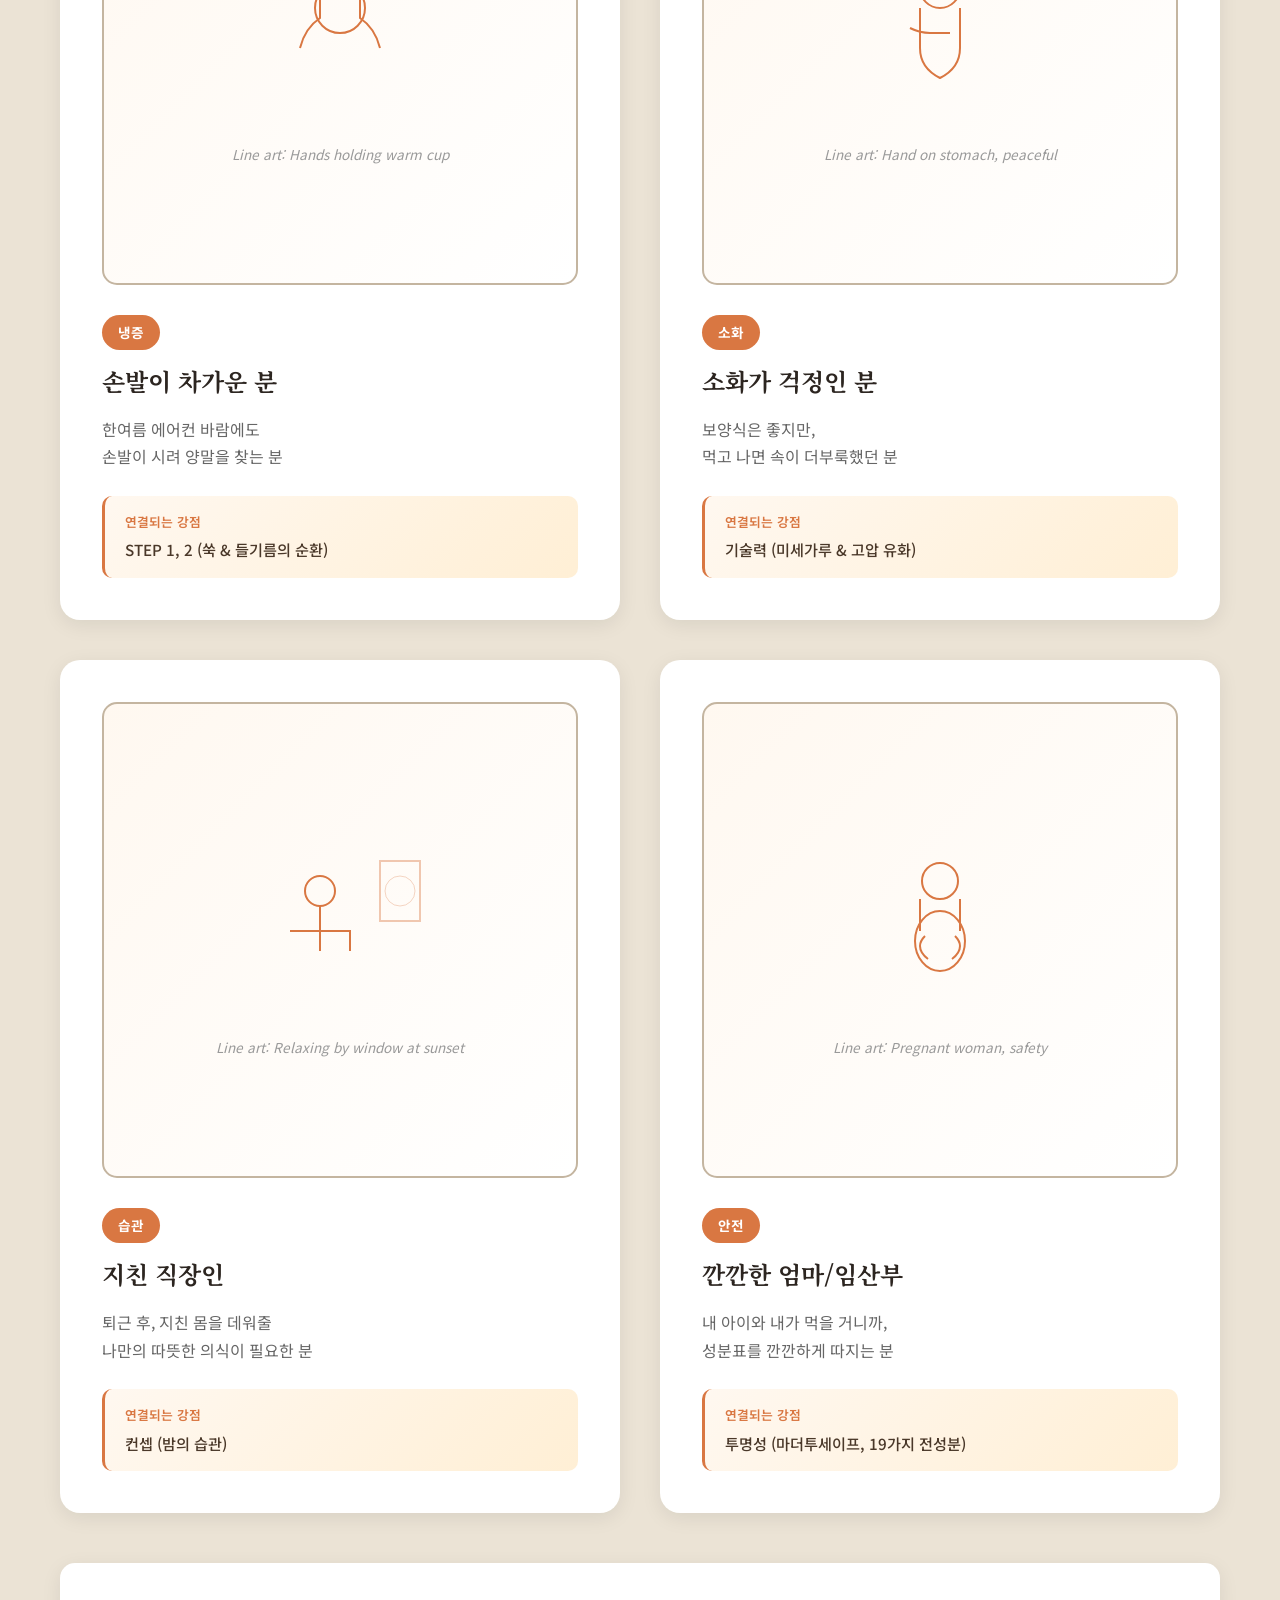
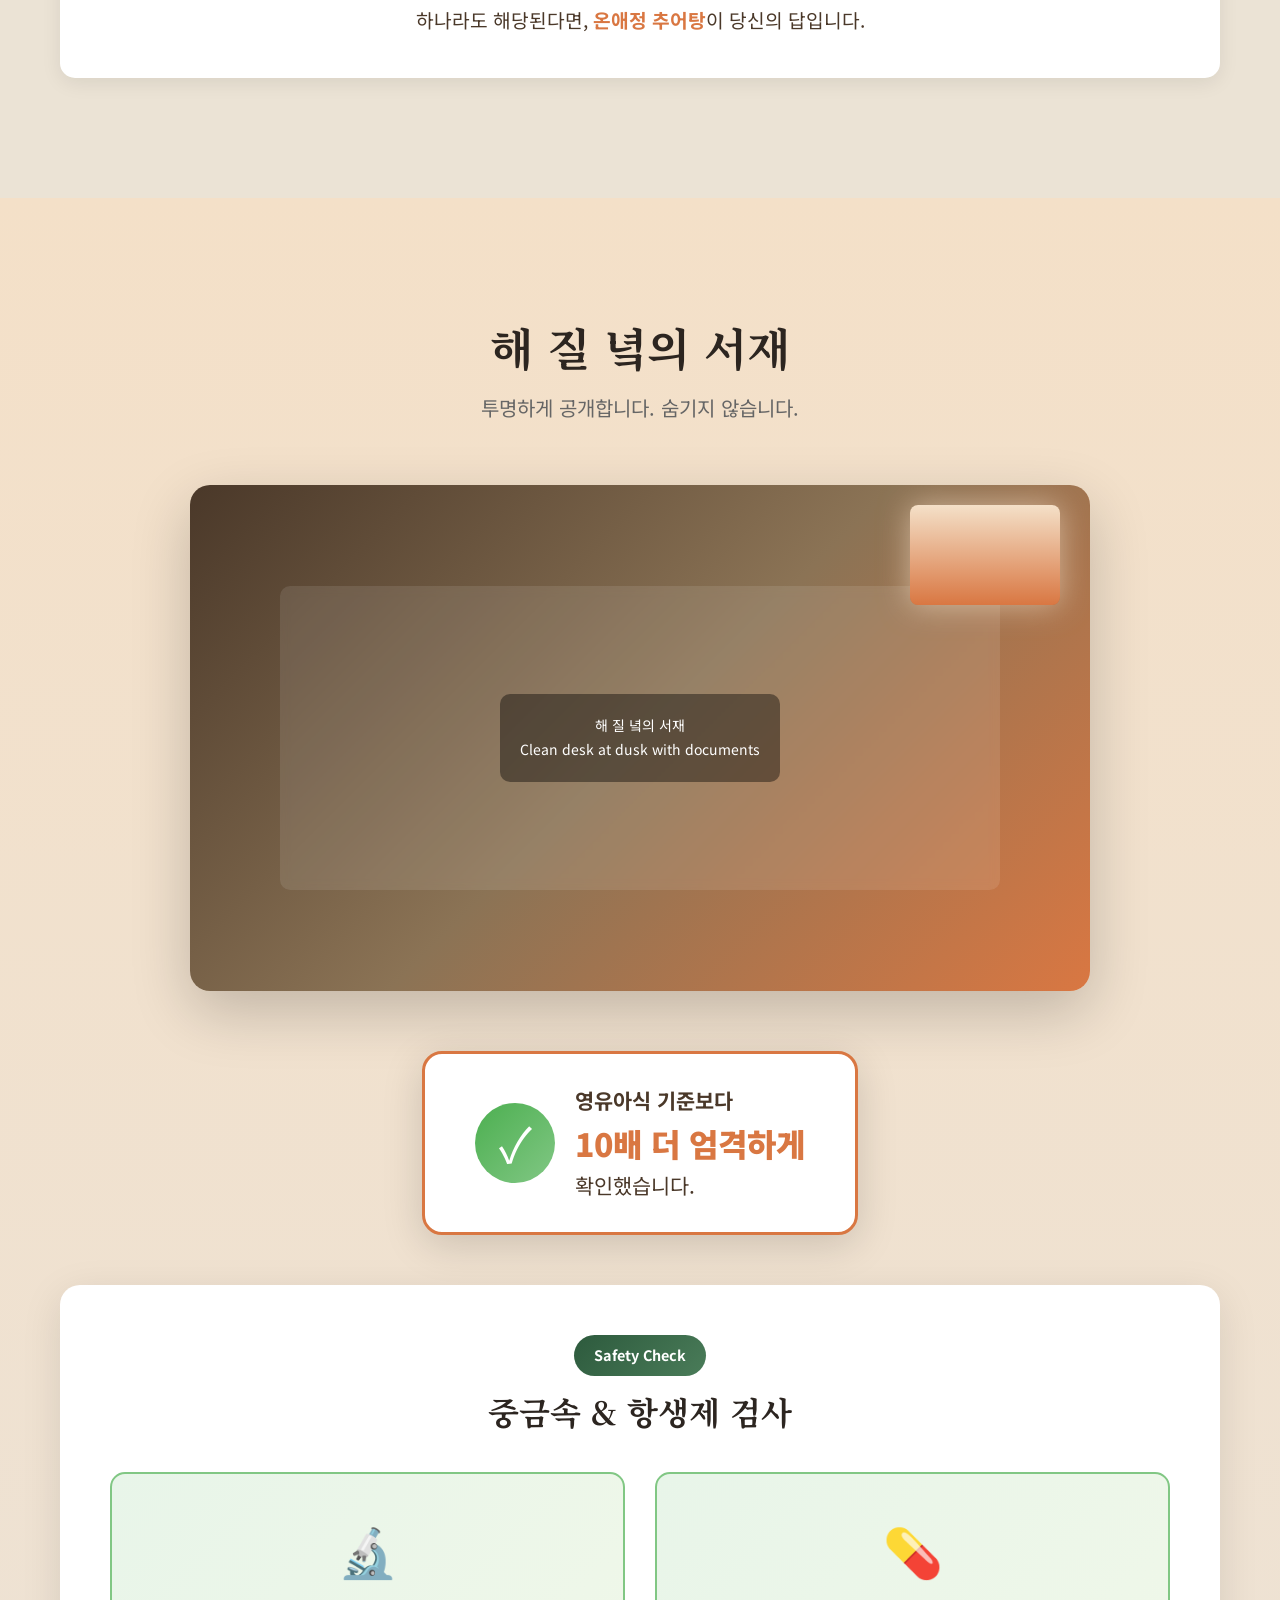
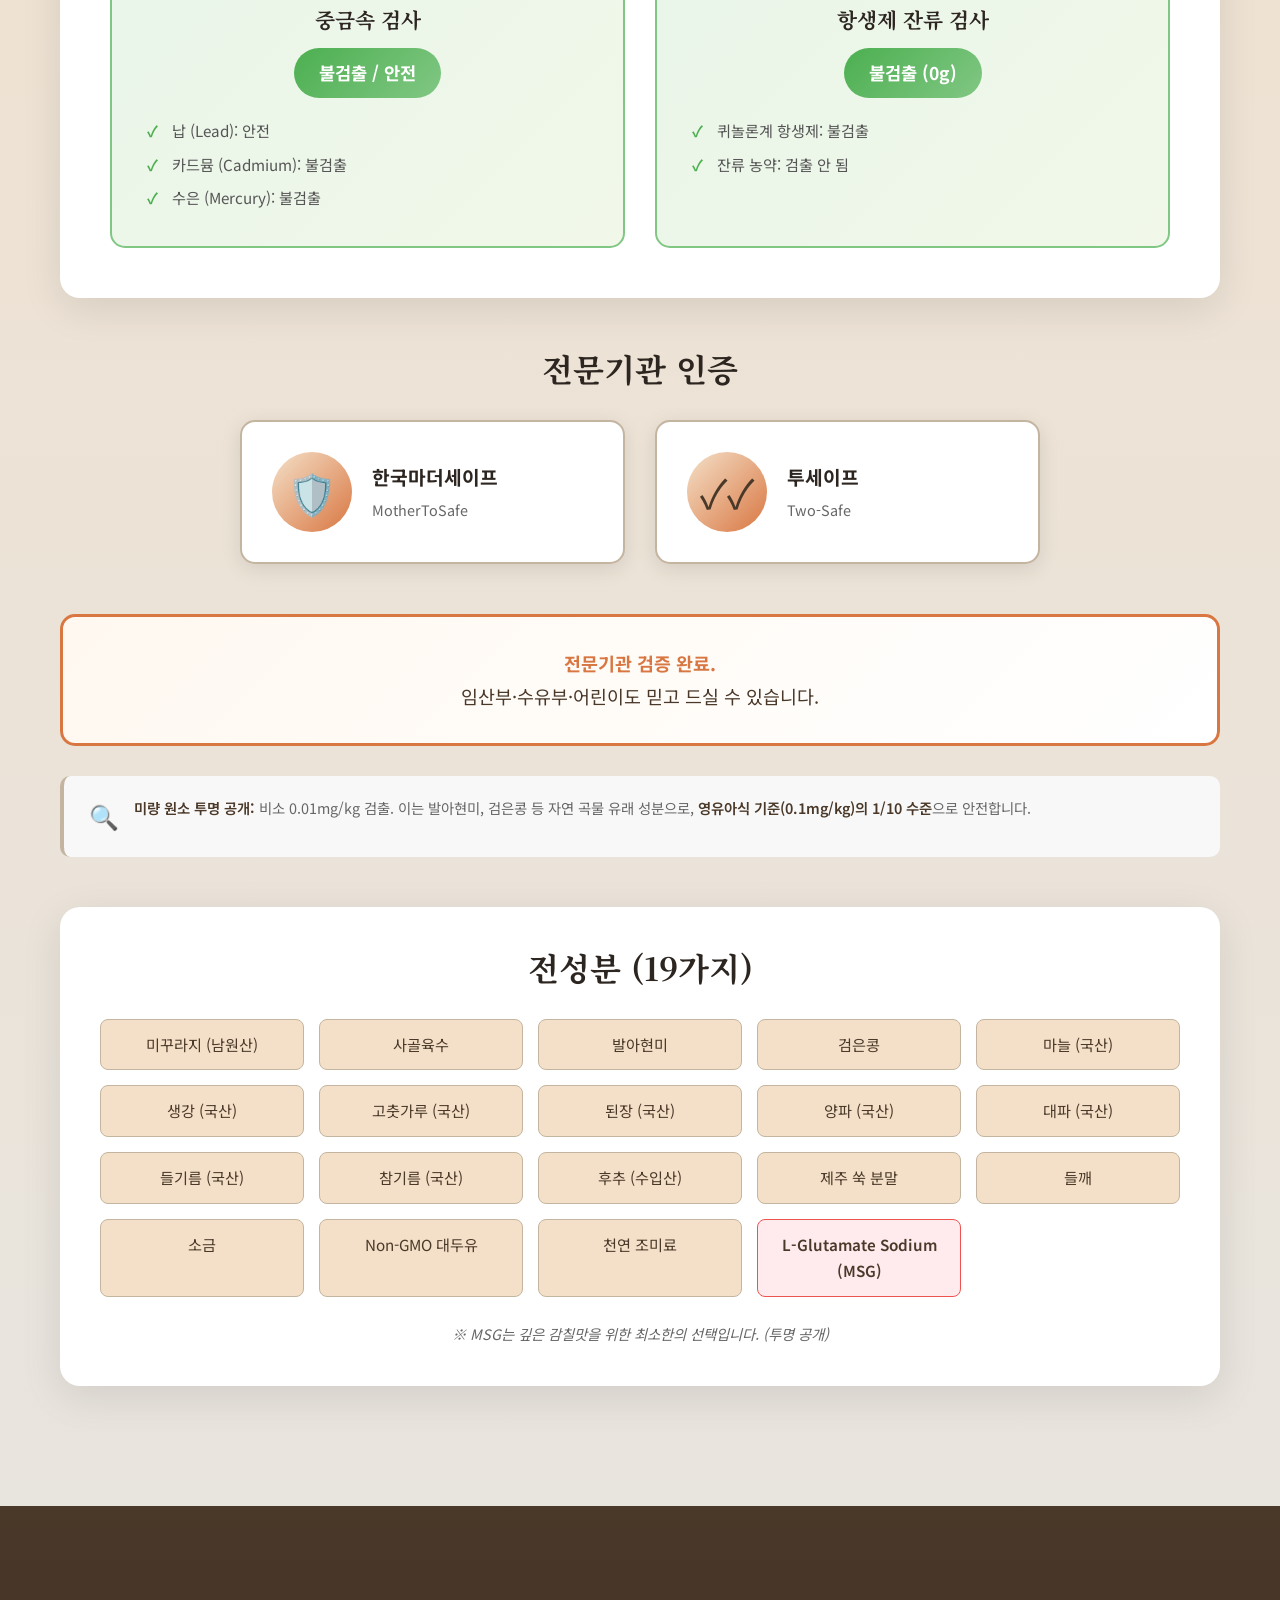
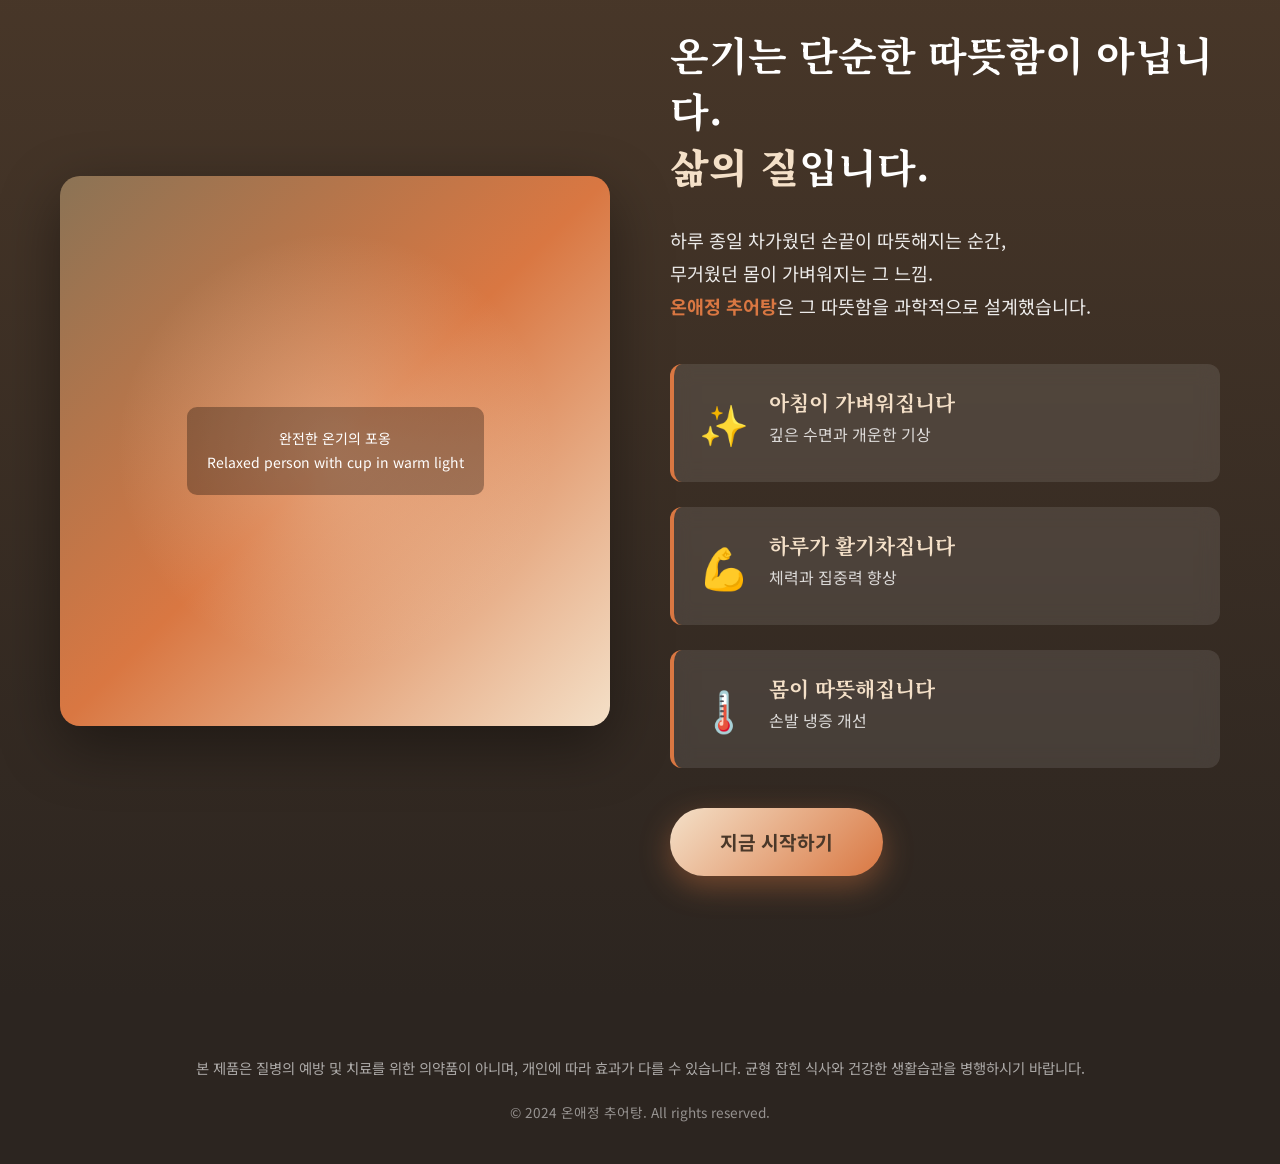
==== commit bf10ea46: "feat: 추천 대상 (Checklist) 섹션 추가 🎯 SECTION 4.5 - 추천 대상 (Checklist)  ## 위치 - TECHNOLOGY 섹션(소화/흡수) 바로 아래 " ====
--- a/index.html
+++ b/index.html
@@ -4,608 +4,694 @@
     <meta charset="UTF-8">
     <meta name="viewport" content="width=device-width, initial-scale=1.0">
     <title>온애정 추어탕 - 몸의 온기를 채우는 가장 따뜻한 시간</title>
-    <link rel="stylesheet" href="styles_golden.css">
     <link rel="preconnect" href="https://fonts.googleapis.com">
     <link rel="preconnect" href="https://fonts.gstatic.com" crossorigin>
-    <link href="https://fonts.googleapis.com/css2?family=Noto+Serif+KR:wght@300;400;600;700&family=Noto+Sans+KR:wght@300;400;500;600;700&display=swap" rel="stylesheet">
+    <link href="https://fonts.googleapis.com/css2?family=Noto+Sans+KR:wght@300;400;500;600;700;900&family=Noto+Serif+KR:wght@400;600;700;900&display=swap" rel="stylesheet">
+    <link rel="stylesheet" href="styles_golden.css">
 </head>
 <body>
-    <!-- SECTION 1: 인트로 (Hook) -->
+    <!-- Progress Bar -->
+    <div class="scroll-progress"></div>
+
+    <!-- SECTION 1. INTRO - 노을빛을 받은 식탁 -->
     <section class="intro-section">
-        <div class="intro-overlay"></div>
-        <div class="intro-content">
-            <div class="steam-effect"></div>
-            <h1 class="intro-title fade-in-up">몸의 온기를 채우는<br>가장 따뜻한 시간</h1>
-            <p class="intro-subtitle fade-in-up delay-1">몸이 차가운 당신을 위한,<br>가장 따뜻한 밤의 습관.</p>
-            <h2 class="brand-name fade-in-up delay-2">온애정<span class="hanja">(溫愛情)</span> 추어탕</h2>
-            <div class="scroll-indicator">
-                <div class="mouse"></div>
-                <p>Scroll Down</p>
-            </div>
-        </div>
-    </section>
-
-    <!-- SECTION 2: 문제 제기 (The Problem) -->
-    <section class="problem-section">
-        <div class="container">
-            <div class="problem-header">
-                <h2 class="section-title">나이가 들수록, 왜 추위를 더 많이 탈까요?</h2>
-                <p class="section-subtitle">문제는 무너진 <strong>'온기 시스템'</strong>입니다.</p>
-            </div>
-
-            <div class="problem-content">
-                <div class="problem-text">
-                    <p class="problem-desc">
-                        젊을 때는 몸이 스스로 열을 잘 만들어냅니다.<br>
-                        하지만 나이가 들면 기초대사량과 혈관 탄력이 줄어,<br>
-                        스스로 <strong>열을 내고(생성)</strong>, <strong>돌리고(순환)</strong>, <strong>지키는(유지)</strong> 능력이 떨어집니다.
-                    </p>
-                </div>
-
-                <!-- 그래프 -->
-                <div class="aging-graph">
-                    <div class="graph-container">
-                        <div class="graph-title">나이에 따른 온기 생성 능력</div>
-                        <svg viewBox="0 0 600 300" class="graph-svg">
-                            <!-- 축 -->
-                            <line x1="50" y1="250" x2="550" y2="250" stroke="#999" stroke-width="2"/>
-                            <line x1="50" y1="250" x2="50" y2="30" stroke="#999" stroke-width="2"/>
-                            
-                            <!-- 그래프 선 -->
-                            <path class="graph-line" d="M50,50 Q150,60 250,100 Q350,150 450,200 Q500,230 550,245" 
-                                  stroke="#2D5A3D" stroke-width="3" fill="none" stroke-dasharray="1000" stroke-dashoffset="1000">
-                                <animate attributeName="stroke-dashoffset" from="1000" to="0" dur="2s" fill="freeze" begin="0.5s"/>
-                            </path>
-                            
-                            <!-- 포인트 -->
-                            <circle cx="50" cy="50" r="5" fill="#2D5A3D" opacity="0">
-                                <animate attributeName="opacity" from="0" to="1" dur="0.3s" begin="2.5s" fill="freeze"/>
-                            </circle>
-                            <circle cx="550" cy="245" r="5" fill="#C4A57B" opacity="0">
-                                <animate attributeName="opacity" from="0" to="1" dur="0.3s" begin="2.5s" fill="freeze"/>
-                            </circle>
-                            
-                            <!-- 라벨 -->
-                            <text x="50" y="40" font-size="14" fill="#2D5A3D" font-weight="bold">청년기</text>
-                            <text x="520" y="235" font-size="14" fill="#C4A57B" font-weight="bold">중장년기</text>
-                            
-                            <!-- X축 라벨 -->
-                            <text x="280" y="280" font-size="16" fill="#666" text-anchor="middle">나이</text>
-                            <!-- Y축 라벨 -->
-                            <text x="30" y="150" font-size="16" fill="#666" text-anchor="middle" transform="rotate(-90 30 150)">온기 생성 능력</text>
-                        </svg>
-                    </div>
-                </div>
-            </div>
-
-            <div class="problem-emphasis">
-                <p class="emphasis-quote">"빈틈이 생긴 기초 체온,<br>단순히 뜨거운 국물만 마신다고 채워질까요?"</p>
-            </div>
-
-            <!-- 논문 박스 -->
-            <div class="paper-box">
-                <div class="paper-header">
-                    <span class="paper-icon">📄</span>
-                    <h4>과학적 사실</h4>
-                </div>
-                <div class="paper-content">
-                    <blockquote>
-                        "나이가 들수록 기초대사량(RMR)과 식이성 발열 효과(DIT)가 감소하며,
-                        갈색 지방 조직의 기능 저하로 체온 조절 능력이 떨어진다."
-                    </blockquote>
-                    <p class="paper-result">
-                        이러한 생리적 변화는<br>
-                        <strong>"손발 냉증, 온기 유지의 어려움, 전신 에너지 저하"</strong>로 이어진다.
-                    </p>
-                    <div class="paper-references">
-                        <div class="reference-item">
-                            <span class="ref-icon">📚</span>
-                            <div class="ref-text">
-                                <strong>출처 1:</strong> St-Onge & Gallagher (2010)<br>
-                                <em>Nutrition</em> (인용 342회)
-                            </div>
-                        </div>
-                        <div class="reference-item">
-                            <span class="ref-icon">📚</span>
-                            <div class="ref-text">
-                                <strong>출처 2:</strong> Zoico, et al. (2019)<br>
-                                <em>Gerontology</em> (인용 89회)
-                            </div>
-                        </div>
-                    </div>
-                </div>
-            </div>
-        </div>
-    </section>
-
-    <!-- SECTION 3: 솔루션 (Core Warming System) -->
-    <section class="solution-section">
-        <div class="container">
-            <div class="solution-header">
-                <h2 class="section-title">내 몸의 중심 온도를 높이는 설계</h2>
-                <h3 class="system-title">Core Warming System™</h3>
-                <p class="solution-subtitle">
-                    온애정은 몸의 겉만 데우지 않습니다.<br>
-                    <strong>[깨우고 - 돌리고 - 가두는]</strong> 3단계 설계를 통해<br>
-                    식지 않는 온기를 완성했습니다.
-                </p>
-            </div>
-
-            <!-- 3단계 순환형 다이어그램 -->
-            <div class="core-system-diagram">
-                <svg viewBox="0 0 800 800" class="system-svg">
-                    <!-- 중앙 코어 -->
-                    <circle cx="400" cy="400" r="80" fill="url(#coreGradient)" class="core-circle"/>
-                    <text x="400" y="405" font-size="20" font-weight="bold" fill="#fff" text-anchor="middle">CORE</text>
-                    
-                    <!-- STEP 1: Wake Up (상단) -->
-                    <g class="step-node step-1" opacity="0">
-                        <circle cx="400" cy="150" r="120" fill="url(#step1Gradient)" stroke="#2D5A3D" stroke-width="3"/>
-                        <foreignObject x="310" y="90" width="180" height="120">
-                            <div xmlns="http://www.w3.org/1999/xhtml" class="step-content">
-                                <div class="step-number">STEP 1</div>
-                                <div class="step-title">Wake Up</div>
-                                <div class="step-subtitle">깨우다</div>
-                                <div class="step-ingredient">제주 해풍 쑥</div>
-                            </div>
-                        </foreignObject>
-                        <animate attributeName="opacity" from="0" to="1" dur="0.8s" begin="1s" fill="freeze"/>
-                    </g>
-                    
-                    <!-- STEP 2: Flow (좌하단) -->
-                    <g class="step-node step-2" opacity="0">
-                        <circle cx="200" cy="600" r="120" fill="url(#step2Gradient)" stroke="#5A8B6F" stroke-width="3"/>
-                        <foreignObject x="110" y="540" width="180" height="120">
-                            <div xmlns="http://www.w3.org/1999/xhtml" class="step-content">
-                                <div class="step-number">STEP 2</div>
-                                <div class="step-title">Flow</div>
-                                <div class="step-subtitle">돌리다</div>
-                                <div class="step-ingredient">저온압착 들기름</div>
-                            </div>
-                        </foreignObject>
-                        <animate attributeName="opacity" from="0" to="1" dur="0.8s" begin="1.8s" fill="freeze"/>
-                    </g>
-                    
-                    <!-- STEP 3: Lock (우하단) -->
-                    <g class="step-node step-3" opacity="0">
-                        <circle cx="600" cy="600" r="120" fill="url(#step3Gradient)" stroke="#C4A57B" stroke-width="3"/>
-                        <foreignObject x="510" y="540" width="180" height="120">
-                            <div xmlns="http://www.w3.org/1999/xhtml" class="step-content">
-                                <div class="step-number">STEP 3</div>
-                                <div class="step-title">Lock</div>
-                                <div class="step-subtitle">가두다</div>
-                                <div class="step-ingredient">남원 미꾸라지</div>
-                            </div>
-                        </foreignObject>
-                        <animate attributeName="opacity" from="0" to="1" dur="0.8s" begin="2.6s" fill="freeze"/>
-                    </g>
-                    
-                    <!-- 순환 화살표 -->
-                    <path class="flow-arrow arrow-1" d="M400,230 L400,320" stroke="#2D5A3D" stroke-width="4" fill="none" marker-end="url(#arrowhead)" stroke-dasharray="90" stroke-dashoffset="90">
-                        <animate attributeName="stroke-dashoffset" from="90" to="0" dur="0.6s" begin="3s" fill="freeze"/>
-                    </path>
-                    <path class="flow-arrow arrow-2" d="M320,480 L250,560" stroke="#5A8B6F" stroke-width="4" fill="none" marker-end="url(#arrowhead)" stroke-dasharray="120" stroke-dashoffset="120">
-                        <animate attributeName="stroke-dashoffset" from="120" to="0" dur="0.6s" begin="3.6s" fill="freeze"/>
-                    </path>
-                    <path class="flow-arrow arrow-3" d="M480,480 L550,560" stroke="#C4A57B" stroke-width="4" fill="none" marker-end="url(#arrowhead)" stroke-dasharray="120" stroke-dashoffset="120">
-                        <animate attributeName="stroke-dashoffset" from="120" to="0" dur="0.6s" begin="4.2s" fill="freeze"/>
-                    </path>
-                    
-                    <!-- 그라데이션 정의 -->
-                    <defs>
-                        <radialGradient id="coreGradient">
-                            <stop offset="0%" style="stop-color:#C4A57B;stop-opacity:1" />
-                            <stop offset="100%" style="stop-color:#8B7355;stop-opacity:1" />
-                        </radialGradient>
-                        <radialGradient id="step1Gradient">
-                            <stop offset="0%" style="stop-color:#E8F5E9;stop-opacity:1" />
-                            <stop offset="100%" style="stop-color:#C8E6C9;stop-opacity:1" />
-                        </radialGradient>
-                        <radialGradient id="step2Gradient">
-                            <stop offset="0%" style="stop-color:#E0F2F1;stop-opacity:1" />
-                            <stop offset="100%" style="stop-color:#B2DFDB;stop-opacity:1" />
-                        </radialGradient>
-                        <radialGradient id="step3Gradient">
-                            <stop offset="0%" style="stop-color:#FFF8E1;stop-opacity:1" />
-                            <stop offset="100%" style="stop-color:#FFE082;stop-opacity:1" />
-                        </radialGradient>
-                        <marker id="arrowhead" markerWidth="10" markerHeight="10" refX="9" refY="3" orient="auto">
-                            <polygon points="0 0, 10 3, 0 6" fill="#2D5A3D" />
-                        </marker>
-                    </defs>
-                </svg>
-            </div>
-
-            <!-- 3단계 상세 설명 -->
-            <div class="steps-detail">
-                <!-- STEP 1 -->
-                <div class="step-detail-card">
-                    <div class="step-detail-header">
-                        <div class="step-icon-large">🌿</div>
-                        <div class="step-detail-title">
-                            <h3>STEP 1. Wake Up (깨우다)</h3>
-                            <h4>제주 해풍 쑥</h4>
-                        </div>
-                    </div>
-                    <div class="step-detail-content">
-                        <p class="step-detail-subtitle">"차가운 코어(Core)를 깨우는 바탕"</p>
-                        <div class="step-detail-component">
-                            <span class="component-label">Ingredient</span>
-                            <span class="component-value">제주 해풍 쑥 (유파틸린 & 시네올)</span>
-                        </div>
-                        <div class="step-integrated-desc">
-                            <p class="integrated-highlight">"동의보감의 '따뜻한 성질'은 현대 과학의 '시네올(Cineole) 순환 케어'로 설명됩니다."</p>
-                            <p class="step-detail-desc">
-                                냉기가 고인 몸속 깊은 곳, 바로 '코어(Core)' 온도가 떨어지면 전신이 차가워집니다.<br>
-                                온애정은 <strong>제주 해풍 쑥의 유파틸린과 시네올</strong> 성분으로, 긴장된 몸을 편안하게 이완하고<br>
-                                막힌 순환을 풀어내, <strong>몸속 깊은 '따뜻한 바탕'을 깨웁니다.</strong>
-                            </p>
-                            <p class="step-scientific-note">
-                                <strong>전통 지혜의 과학적 해석:</strong><br>
-                                동의보감에서 쑥은 '성질이 따뜻하며 냉(冷)을 몰아낸다'고 기록됩니다.<br>
-                                현대 과학은 이것을 <strong>시네올(1,8-Cineole)의 평활근 이완 및 혈류 개선 효과</strong>로 설명합니다.
-                            </p>
-                        </div>
-                        <div class="step-references">
-                            <p class="ref-small"><strong>Ref 1.</strong> 동의보감(東醫寶鑑): "쑥은 성질이 따뜻하여 냉(冷)과 습(濕)을 몰아낸다"</p>
-                            <p class="ref-small"><strong>Ref 2.</strong> J. Pharm. Pharmacol (2004): "1,8-Cineole이 평활근을 이완하고 혈류를 개선한다"</p>
-                        </div>
-                    </div>
-                </div>
-
-                <!-- STEP 2 -->
-                <div class="step-detail-card">
-                    <div class="step-detail-header">
-                        <div class="step-icon-large">💧</div>
-                        <div class="step-detail-title">
-                            <h3>STEP 2. Flow (돌리다)</h3>
-                            <h4>저온압착 들기름</h4>
-                        </div>
-                    </div>
-                    <div class="step-detail-content">
-                        <p class="step-detail-subtitle">"온기가 퍼지는 길을 열다"</p>
-                        <div class="step-detail-component">
-                            <span class="component-label">Ingredient</span>
-                            <span class="component-value">저온압착 들기름 (식물성 오메가-3)</span>
-                        </div>
-                        <div class="step-detail-component" style="margin-top: 15px;">
-                            <span class="component-label">Scientific Key</span>
-                            <span class="component-value">Alpha-Linolenic Acid (ALA)</span>
-                        </div>
-                        <p class="step-detail-desc" style="margin-top: 25px;">
-                            1단계에서 만들어진 온기가 한곳에 고이지 않도록,<br>
-                            굳어있던 흐름을 유연하게 풀어 <strong>혈관을 타고 손끝, 발끝까지</strong> 온기를 빠르게 보냅니다.<br>
-                            저온압착 들기름 속 <strong>식물성 오메가-3(ALA)</strong>는 혈관의 탄력을 높이고,<br>
-                            온기가 막힘없이 전신으로 퍼지는 '통로'를 열어줍니다.
-                        </p>
-                        <div class="step-references">
-                            <p class="ref-small"><strong>Ref.</strong> Am J Clin Nutr (2002): "오메가-3 지방산이 혈관 탄력성을 개선하고 혈액 흐름을 원활하게 한다"</p>
-                        </div>
-                    </div>
-                </div>
-
-                <!-- STEP 3 -->
-                <div class="step-detail-card">
-                    <div class="step-detail-header">
-                        <div class="step-icon-large">🔒</div>
-                        <div class="step-detail-title">
-                            <h3>STEP 3. Lock (가두다)</h3>
-                            <h4>남원 미꾸라지</h4>
-                        </div>
-                    </div>
-                    <div class="step-detail-content">
-                        <p class="step-detail-subtitle">"에너지를 채워 온기를 가두다"</p>
-                        <div class="step-detail-component">
-                            <span class="component-label">Ingredient</span>
-                            <span class="component-value">남원 미꾸라지 (고단백 영양원)</span>
-                        </div>
-                        <div class="step-detail-component" style="margin-top: 15px;">
-                            <span class="component-label">Scientific Key</span>
-                            <span class="component-value">식이성 발열 효과 (DIT, Diet-Induced Thermogenesis)</span>
-                        </div>
-                        <p class="step-detail-desc" style="margin-top: 25px;">
-                            온기는 '만들고 → 돌리는' 것만으로는 부족합니다. <strong>지켜내야 합니다.</strong><br>
-                            남원 미꾸라지는 고단백 영양으로 소화 과정에서 <strong>몸 스스로 열을 내게 만들고</strong>(DIT 효과),<br>
-                            그 에너지를 오래 보유하며 온기가 빠져나가지 않도록 <strong>꽉 가둡니다.</strong>
-                        </p>
-                        <p class="step-scientific-note">
-                            <strong>DIT(Diet-Induced Thermogenesis)란?</strong><br>
-                            음식을 소화·흡수하는 과정에서 발생하는 체내 열 생성 효과.<br>
-                            특히 고단백 식품은 DIT가 높아, 탄수화물이나 지방보다 <strong>20~30% 더 많은 열을 냅니다.</strong>
-                        </p>
-                        <div class="step-references">
-                            <p class="ref-small"><strong>Ref.</strong> J Am Coll Nutr (2002): "고단백 식사는 식이성 열 발생을 크게 증가시키며, 이는 체온 유지 및 대사 활성화에 기여한다"</p>
-                        </div>
-                    </div>
-                </div>
-            </div>
-
-            <!-- CTA 버튼 -->
-            <div class="section-cta">
-                <button class="cta-button-secondary">온애정의 과학적 원리 더 자세히 보기</button>
-            </div>
-        </div>
-    </section>
-
-    <!-- SECTION 4: 기술력 (Absorption Technology) -->
-    <section class="technology-section">
-        <div class="container">
-            <div class="tech-header">
-                <h2 class="section-title">매일 먹어야 체질이 바뀝니다.<br>그래서 '흡수'에 집착했습니다.</h2>
-                <p class="tech-subtitle">
-                    좋은 성분도 몸이 받아들이지 못하면 소용없습니다.<br>
-                    온애정은 소화 기능이 약한 분들도 부담 없이 매일 드실 수 있도록<br>
-                    <strong>이중 소화 설계</strong>를 적용했습니다.
-                </p>
-            </div>
-
-            <!-- 기술 카드 -->
-            <div class="tech-cards">
-                <!-- Tech 01 -->
-                <div class="tech-card">
-                    <div class="tech-card-number">Tech 01</div>
-                    <h3 class="tech-card-title">미세 분말화</h3>
-                    <p class="tech-card-subtitle">Micro-Powder Technology</p>
-                    <div class="tech-card-visual">
-                        <div class="powder-animation">
-                            <div class="powder-particle"></div>
-                            <div class="powder-particle"></div>
-                            <div class="powder-particle"></div>
-                            <div class="powder-particle"></div>
-                            <div class="powder-particle"></div>
-                        </div>
-                    </div>
-                    <p class="tech-card-desc">
-                        쑥, 검은콩, 발아현미, 들깨를 미세하게 갈아<br>
-                        입안 걸림 없이 유효 성분이 몸속 깊이 스며듭니다.
-                    </p>
-                    <ul class="tech-card-list">
-                        <li>✓ 쑥가루 (제주산)</li>
-                        <li>✓ 검은콩가루 (국산)</li>
-                        <li>✓ 발아현미가루 (국산)</li>
-                        <li>✓ 들깨가루 (국내 가공)</li>
-                    </ul>
-                </div>
-
-                <!-- Tech 02 -->
-                <div class="tech-card tech-card-highlight">
-                    <div class="tech-card-number">Tech 02</div>
-                    <h3 class="tech-card-title">고온·고압 유화</h3>
-                    <p class="tech-card-subtitle">High-Pressure Emulsification</p>
-                    <div class="tech-card-visual">
-                        <div class="pressure-gauge">
-                            <div class="gauge-circle">
-                                <div class="gauge-value">120°C</div>
-                                <div class="gauge-label">고온고압</div>
-                            </div>
-                        </div>
-                    </div>
-                    <p class="tech-card-desc">
-                        단단한 미꾸라지의 뼈와 육질을 고압으로 부드럽게 녹여냈습니다.<br>
-                        소화 흡수가 빠르고 위장에 부담을 주지 않습니다.
-                    </p>
-                    <div class="tech-highlight-box">
-                        <p>"마시는 것만으로도 온기가<br>뼛속까지 전달되는 이유입니다."</p>
-                    </div>
-                </div>
-            </div>
-
-            <!-- 논문 팩트 체크 -->
-            <div class="fact-check-box">
-                <div class="fact-header">
-                    <span class="fact-icon">📚</span>
-                    <h4>Fact Check</h4>
-                </div>
-                <div class="fact-content">
-                    <blockquote>
-                        "식품의 입자 크기가 작을수록(미세 분말화), 소화 효소와 닿는 표면적이 넓어져 
-                        생체 이용률이 획기적으로 증가한다."
-                    </blockquote>
-                    <blockquote>
-                        "고온·고압 방식(High-Pressure Processing)은 단단한 미꾸라지의 뼈와 단백질 조직을 
-                        부드럽게 분해하여, 소화 흡수가 용이한 상태(Peptide 화)로 만들어준다."
-                    </blockquote>
-                    <p class="fact-source">출처: Journal of Food Science / Food Engineering</p>
-                </div>
-            </div>
-        </div>
-    </section>
-
-    <!-- SECTION 5: 투명성 (Transparency) -->
-    <section class="transparency-section">
-        <div class="container">
-            <div class="transparency-header">
-                <h2 class="section-title">비교해 보세요, 압도적인 투명함</h2>
-                <p class="transparency-quote">"남들은 소스 뒤에 숨길 때,<br>온애정은 당당하게 밝힙니다."</p>
-                <p class="transparency-desc">
-                    화학조미료를 뺐다고 거짓말하지 않습니다.<br>
-                    내 가족이 먹는 음식이기에, 맛을 위한 아주 작은 재료 하나까지<br>
-                    <strong>100% 투명하게 공개</strong>합니다.
-                </p>
-            </div>
-
-            <!-- 성분표 리스트 -->
-            <div class="ingredient-receipt">
-                <div class="receipt-header">
-                    <h3>온애정 추어탕 성분표</h3>
-                    <p class="receipt-subtitle">총 19가지 원료 완전 공개</p>
-                </div>
-
-                <div class="receipt-category">
-                    <h4 class="receipt-category-title">[Main] 주원료</h4>
-                    <ul class="receipt-list">
-                        <li><span class="item-name">미꾸라지</span><span class="item-origin">남원 100%</span></li>
-                        <li><span class="item-name">무청시래기</span><span class="item-origin">국산</span></li>
-                        <li><span class="item-name">사골농축액</span><span class="item-origin">국산</span></li>
-                    </ul>
-                </div>
-
-                <div class="receipt-category">
-                    <h4 class="receipt-category-title">[Powder] 미세 분말</h4>
-                    <ul class="receipt-list">
-                        <li><span class="item-name">쑥</span><span class="item-origin">제주</span></li>
-                        <li><span class="item-name">검은콩</span><span class="item-origin">국산</span></li>
-                        <li><span class="item-name">발아현미</span><span class="item-origin">국산</span></li>
-                        <li><span class="item-name">들깨</span><span class="item-origin">국산</span></li>
-                    </ul>
-                </div>
-
-                <div class="receipt-category">
-                    <h4 class="receipt-category-title">[Seasoning] 양념 (모두 국산)</h4>
-                    <ul class="receipt-list">
-                        <li><span class="item-name">마늘</span><span class="item-origin">국산</span></li>
-                        <li><span class="item-name">생강</span><span class="item-origin">국산</span></li>
-                        <li><span class="item-name">고춧가루</span><span class="item-origin">국산</span></li>
-                        <li><span class="item-name">된장</span><span class="item-origin">국산</span></li>
-                        <li><span class="item-name">양파</span><span class="item-origin">국산</span></li>
-                        <li><span class="item-name">대파</span><span class="item-origin">국산</span></li>
-                    </ul>
-                </div>
-
-                <div class="receipt-category">
-                    <h4 class="receipt-category-title">[Flavor] 풍미</h4>
-                    <ul class="receipt-list">
-                        <li><span class="item-name">들기름</span><span class="item-origin">국산</span></li>
-                        <li><span class="item-name">참기름</span><span class="item-origin">국산</span></li>
-                        <li><span class="item-name">흑후추</span><span class="item-origin">수입</span></li>
-                        <li class="receipt-highlight">
-                            <span class="item-name">L-글루탐산나트륨 (미원)</span>
-                            <span class="item-note">감칠맛을 위한 최소한의 선택</span>
-                        </li>
-                    </ul>
-                </div>
-            </div>
-
-            <!-- 투명성 & 안전 확장 섹션 -->
-            <div class="safety-extended-section">
-                <h2 class="safety-main-title">"가장 민감한 시기에도 안전해야<br>당신의 평생 습관이 될 수 있습니다."</h2>
-                <p class="safety-intro">
-                    아이를 품은 임산부의 기준보다 더 엄격한 기준은 없습니다.<br>
-                    온애정은 <strong>한국마더세이프(MotherToSafe)</strong>의 검증을 거쳐<br>
-                    <strong>'투세이프(Two-Safe)' 인증</strong>을 획득했습니다.
-                </p>
-
-                <!-- 통합 검증 박스 -->
-                <div class="verification-box-unified">
-                    <div class="verification-main-header">
-                        <div class="check-badge">
-                            <span class="check-icon">✓</span>
-                            <span class="check-text">Check 1. 중금속 & 항생제</span>
-                        </div>
-                        <h3 class="verification-main-title">"영유아식 기준보다 10배 더 엄격하게 확인했습니다."</h3>
-                    </div>
-                    
-                    <p class="verification-main-desc">
-                        뼈째 먹는 추어탕이기에 걱정되는 중금속과 항생제.<br>
-                        가장 안전해야 할 <strong>아이들의 기준(영유아식)</strong>으로 검사했습니다.
-                    </p>
-
-                    <!-- 안전 결과 그리드 -->
-                    <div class="safety-results-grid">
-                        <div class="safety-result-card">
-                            <div class="result-icon">✓</div>
-                            <div class="result-title">유해 중금속</div>
-                            <div class="result-subtitle">(납, 수은, 카드뮴)</div>
-                            <div class="result-status-safe">[불검출 / 안전]</div>
-                        </div>
-                        <div class="safety-result-card">
-                            <div class="result-icon">✓</div>
-                            <div class="result-title">항생제 잔류 검사</div>
-                            <div class="result-subtitle">(퀴놀론계 등)</div>
-                            <div class="result-status-safe">[불검출 (0g)]</div>
-                        </div>
-                    </div>
-
-                    <!-- 투명 수치 공개 각주 -->
-                    <div class="safety-footnote">
-                        <div class="footnote-icon">🔍</div>
-                        <div class="footnote-content">
-                            <p class="footnote-title">※ 투명한 수치 공개</p>
-                            <p class="footnote-text">
-                                납, 수은, 카드뮴은 불검출 수준으로 안전하며, 비소(0.01mg/kg)는 영유아식 기준치(0.1mg/kg)의 <strong>1/10 수준</strong>으로 검출되었습니다. 
-                                이는 인위적 오염이 아닌 <strong>'발아현미, 검은콩' 등 자연 곡물</strong>에서 기인한 극미량으로 안심하고 드셔도 됩니다.
-                            </p>
-                        </div>
-                    </div>
-                </div>
-
-                <!-- 인증 및 마무리 -->
-                <div class="certification-conclusion">
-                    <div class="cert-badges-row">
-                        <div class="cert-badge-item">
-                            <div class="cert-badge-circle">
-                                <span class="cert-badge-icon">✓</span>
-                            </div>
-                            <p class="cert-badge-name">마더투세이프</p>
-                            <p class="cert-badge-sub">MotherToSafe</p>
-                        </div>
-                        <div class="cert-badge-item">
-                            <div class="cert-badge-circle">
-                                <span class="cert-badge-icon">✓</span>
-                            </div>
-                            <p class="cert-badge-name">투세이프 인증</p>
-                            <p class="cert-badge-sub">Two-Safe Certified</p>
-                        </div>
-                    </div>
-                    
-                    <div class="conclusion-message-box">
-                        <p class="conclusion-quote">"전문 기관이 검증한 안전,<br>믿고 드셔도 됩니다."</p>
-                        <p class="conclusion-detail">
-                            마더투세이프 센터의 성분 분석 결과,<br>
-                            임산부와 수유부도 섭취 가능한 <strong>'투세이프(Two-Safe)' 등급</strong>을 획득했습니다.
-                        </p>
-                        <p class="conclusion-final">
-                            <strong>태아에게 안전한 기준이라면,<br>당신의 몸에는 더할 나위 없이 안전합니다.</strong>
-                        </p>
-                    </div>
-                </div>
-            </div>
-        </div>
-    </section>
-
-    <!-- SECTION 6: 아웃트로 (Call to Action) -->
-    <section class="outro-section">
-        <div class="outro-overlay"></div>
-        <div class="container">
-            <div class="outro-content">
-                <h2 class="outro-title">차가운 몸을 방치하지 마세요.</h2>
-                <p class="outro-subtitle">
+        <div class="intro-container">
+            <div class="intro-hero-image">
+                <!-- AI Generated Image Placeholder -->
+                <div class="hero-image-placeholder">
+                    <div class="hero-glow"></div>
+                    <div class="hero-light-effect"></div>
+                    <p class="hero-image-desc">노을빛을 받은 식탁<br>Cinematic food photography of rustic earthenware pot</p>
+                </div>
+            </div>
+            
+            <div class="intro-content">
+                <h1 class="intro-title">
+                    <span class="intro-title-main">몸의 온기를 채우는</span>
+                    <span class="intro-title-sub">가장 따뜻한 시간</span>
+                </h1>
+                
+                <p class="intro-copy">
                     몸이 차가운 당신을 위한,<br>
                     가장 따뜻한 밤의 습관.
                 </p>
-                <p class="outro-message">
-                    오늘 밤부터,<br>
-                    온애정으로 내 몸에 온기를 저축하세요.
-                </p>
-                <button class="cta-button-main">온애정 시작하기</button>
+                
+                <div class="intro-feature-cards">
+                    <div class="feature-card">
+                        <div class="feature-icon">🌾</div>
+                        <h3>온기 3단계</h3>
+                        <p>깨우다 · 돌리다 · 가두다</p>
+                    </div>
+                    <div class="feature-card">
+                        <div class="feature-icon">🔬</div>
+                        <h3>마이크로 분말화</h3>
+                        <p>120°C 고압 유화</p>
+                    </div>
+                    <div class="feature-card">
+                        <div class="feature-icon">✅</div>
+                        <h3>MotherToSafe</h3>
+                        <p>임산부도 안심</p>
+                    </div>
+                </div>
+                
+                <a href="#solution" class="intro-cta">온기 3단계 보러가기</a>
             </div>
         </div>
     </section>
 
-    <!-- 법적 고지사항 -->
-    <section class="legal-section">
-        <div class="container">
-            <div class="legal-notice">
-                <div class="legal-header">
-                    <span class="legal-icon">⚠️</span>
-                    <h3>중요 안내</h3>
-                </div>
-                <div class="legal-content">
-                    <p><strong>본 제품은 질병의 예방 및 치료를 위한 의약품이 아닙니다.</strong></p>
-                    <p>본 페이지의 내용은 일반적인 건강 정보와 원료의 영양학적 특성에 대한 설명이며,
-                    제품의 효능·효과를 보증하지 않습니다.</p>
+    <!-- SECTION 2. PROBLEM - 차가움과 따뜻함의 대비 -->
+    <section class="problem-section">
+        <div class="problem-container">
+            <div class="problem-visual">
+                <!-- AI Generated Image Placeholder -->
+                <div class="problem-image-placeholder">
+                    <div class="coldness-side"></div>
+                    <div class="warmth-side"></div>
+                    <p class="problem-image-desc">차가움과 따뜻함의 대비<br>Abstract conceptual photography</p>
+                </div>
+            </div>
+            
+            <div class="problem-content">
+                <h2 class="problem-title">
+                    "손발이 차가운 건<br>
+                    그저 날씨 탓만은 아닙니다"
+                </h2>
+                
+                <div class="problem-facts">
+                    <div class="fact-item">
+                        <div class="fact-number">62%</div>
+                        <div class="fact-desc">20~40대 여성이 겪는<br>수족냉증·한랭증</div>
+                    </div>
+                    <div class="fact-item">
+                        <div class="fact-number">36.2°C</div>
+                        <div class="fact-desc">낮아진 평균 체온<br>(100년 전 36.8°C)</div>
+                    </div>
+                </div>
+                
+                <div class="problem-list">
+                    <div class="problem-item">
+                        <div class="problem-icon">❄️</div>
+                        <div class="problem-text">
+                            <h4>손발이 얼음장처럼</h4>
+                            <p>계절과 관계없이 손끝, 발끝이 차갑다</p>
+                        </div>
+                    </div>
+                    <div class="problem-item">
+                        <div class="problem-icon">😴</div>
+                        <div class="problem-text">
+                            <h4>피로가 쉽게 풀리지 않음</h4>
+                            <p>충분히 자도 몸이 무겁고 나른하다</p>
+                        </div>
+                    </div>
+                    <div class="problem-item">
+                        <div class="problem-icon">🌀</div>
+                        <div class="problem-text">
+                            <h4>순환이 잘 안 되는 느낌</h4>
+                            <p>저림, 붓기, 소화불량이 반복된다</p>
+                        </div>
+                    </div>
+                </div>
+                
+                <div class="problem-conclusion">
+                    <p>이 모든 증상의 공통점은 <strong>'체내 온기 부족'</strong>입니다.</p>
                 </div>
             </div>
         </div>
     </section>
 
-    <!-- 푸터 -->
+    <!-- SECTION 3. SOLUTION - 빛으로 흐르는 과학 (Core Warming System) -->
+    <section class="solution-section">
+        <div class="solution-container">
+            <div class="solution-header">
+                <h2 class="solution-title">
+                    <span class="title-badge">Core Warming System™</span>
+                    온기 3단계 시스템
+                </h2>
+                <p class="solution-subtitle">
+                    단순히 뜨거운 음식이 아닙니다.<br>
+                    <strong>깨우고, 돌리고, 가두는</strong> 과학적 온기 흐름입니다.
+                </p>
+            </div>
+            
+            <!-- AI Generated Diagram Image -->
+            <div class="solution-visual">
+                <div class="solution-diagram-placeholder">
+                    <div class="diagram-flow">
+                        <div class="flow-circle circle-wake">
+                            <span class="circle-number">1</span>
+                            <span class="circle-label">Wake Up</span>
+                        </div>
+                        <div class="flow-arrow"></div>
+                        <div class="flow-circle circle-flow">
+                            <span class="circle-number">2</span>
+                            <span class="circle-label">Flow</span>
+                        </div>
+                        <div class="flow-arrow"></div>
+                        <div class="flow-circle circle-lock">
+                            <span class="circle-number">3</span>
+                            <span class="circle-label">Lock</span>
+                        </div>
+                    </div>
+                    <p class="diagram-image-desc">빛으로 흐르는 과학<br>Scientific diagram as organic flowing light</p>
+                </div>
+            </div>
+            
+            <!-- STEP 1: Wake Up - 깨우다 -->
+            <div class="step-card step-wake">
+                <div class="step-header">
+                    <div class="step-badge">STEP 1</div>
+                    <h3 class="step-title">깨우다 (Wake Up)</h3>
+                    <p class="step-subtitle">체내 잠들어 있던 '중심 온도'를 깨웁니다</p>
+                </div>
+                
+                <div class="step-content">
+                    <div class="step-ingredient">
+                        <div class="ingredient-icon">🌿</div>
+                        <h4>제주 해풍 쑥 (Jeju Mugwort)</h4>
+                    </div>
+                    
+                    <div class="step-science">
+                        <div class="science-badge">Traditional × Modern</div>
+                        <p class="science-text">
+                            <strong>동의보감</strong>에서 "쑥은 성질이 따뜻하여(性溫) 순환을 돕는다"라고 기록된 전통 지혜를 현대 과학으로 재해석했습니다.
+                        </p>
+                        <div class="science-detail">
+                            <h5>핵심 성분: 시네올 (Cineole)</h5>
+                            <ul>
+                                <li><strong>평활근 이완</strong>으로 혈관 확장</li>
+                                <li><strong>혈류 개선</strong>으로 체내 온도 상승 유도</li>
+                                <li>Reference: <em>J. Pharm. Pharmacol.</em> (2004)</li>
+                            </ul>
+                        </div>
+                    </div>
+                    
+                    <div class="step-ingredients-list">
+                        <h5>포함 원재료</h5>
+                        <ul>
+                            <li>생강 (43kcal TEF 증가, Mansour et al. 2012)</li>
+                            <li>고춧가루 (캡사이신 열 생성)</li>
+                            <li>마늘 (알리신 순환 촉진)</li>
+                        </ul>
+                    </div>
+                </div>
+            </div>
+            
+            <!-- STEP 2: Flow - 돌리다 -->
+            <div class="step-card step-flow">
+                <div class="step-header">
+                    <div class="step-badge">STEP 2</div>
+                    <h3 class="step-title">돌리다 (Flow)</h3>
+                    <p class="step-subtitle">온기를 온몸 구석구석 전달합니다</p>
+                </div>
+                
+                <div class="step-content">
+                    <div class="step-ingredient">
+                        <div class="ingredient-icon">🛢️</div>
+                        <h4>저온압착 들기름 (Cold-pressed Perilla Oil)</h4>
+                    </div>
+                    
+                    <div class="step-science">
+                        <div class="science-badge">Vascular Health</div>
+                        <p class="science-text">
+                            식물성 <strong>오메가-3 (알파리놀렌산, ALA)</strong>이 풍부하여 혈관 탄력을 높이고, 온기가 몸 전체로 원활히 흐르도록 돕습니다.
+                        </p>
+                        <div class="science-detail">
+                            <h5>ALA (Alpha-Linolenic Acid) 작용</h5>
+                            <ul>
+                                <li><strong>혈관 탄력 개선</strong> → 혈류 속도 증가</li>
+                                <li><strong>순환 효율 향상</strong> → 말초까지 온기 전달</li>
+                                <li>들기름 ALA 함량: 54~64% (Jeong et al. 2011)</li>
+                                <li>Reference: <em>Am J Clin Nutr</em> (2002)</li>
+                            </ul>
+                        </div>
+                    </div>
+                    
+                    <div class="step-ingredients-list">
+                        <h5>포함 원재료</h5>
+                        <ul>
+                            <li>제주 쑥 분말 (유파틸린, 시네올)</li>
+                            <li>들기름 (ALA 54~64%)</li>
+                            <li>Non-GMO 대두유</li>
+                        </ul>
+                    </div>
+                </div>
+            </div>
+            
+            <!-- STEP 3: Lock - 가두다 -->
+            <div class="step-card step-lock">
+                <div class="step-header">
+                    <div class="step-badge">STEP 3</div>
+                    <h3 class="step-title">가두다 (Lock)</h3>
+                    <p class="step-subtitle">온기를 몸 안에 오래 보존합니다</p>
+                </div>
+                
+                <div class="step-content">
+                    <div class="step-ingredient">
+                        <div class="ingredient-icon">🐟</div>
+                        <h4>남원 미꾸라지 (Namwon Loach)</h4>
+                    </div>
+                    
+                    <div class="step-science">
+                        <div class="science-badge">Heat Production</div>
+                        <p class="science-text">
+                            고단백 식품은 <strong>DIT (식품 섭취 후 열 생성, Diet-Induced Thermogenesis)</strong>가 높아, 체내에서 자체적으로 열을 생산하고 지속시킵니다.
+                        </p>
+                        <div class="science-detail">
+                            <h5>DIT (Diet-Induced Thermogenesis) 원리</h5>
+                            <ul>
+                                <li><strong>고단백 식품</strong>은 소화·대사 과정에서 <strong>20~30% 더 많은 열</strong>을 생성</li>
+                                <li>단백질 대사는 탄수화물·지방보다 에너지 소비↑</li>
+                                <li>체온 유지 및 지속적 온기 보존</li>
+                                <li>Reference: <em>J Am Coll Nutr</em> (2002)</li>
+                            </ul>
+                        </div>
+                        
+                        <div class="dit-concept-box">
+                            <h5>🔥 DIT란?</h5>
+                            <p>음식을 소화·흡수·대사하는 과정에서 발생하는 열량. 단백질이 가장 높은 DIT를 가지며, 이는 <strong>'먹는 것만으로도 체온이 올라가는'</strong> 과학적 근거입니다.</p>
+                        </div>
+                    </div>
+                    
+                    <div class="step-ingredients-list">
+                        <h5>포함 원재료</h5>
+                        <ul>
+                            <li>남원 미꾸라지 (고단백 영양원)</li>
+                            <li>사골육수 (콜라겐, 미네랄)</li>
+                        </ul>
+                    </div>
+                </div>
+            </div>
+        </div>
+    </section>
+
+    <!-- SECTION 4. TECHNOLOGY - 노을에 비친 질감 -->
+    <section class="technology-section">
+        <div class="technology-container">
+            <div class="technology-header">
+                <h2 class="technology-title">노을에 비친 질감</h2>
+                <p class="technology-subtitle">이중 소화 설계로 흡수를 극대화합니다</p>
+            </div>
+            
+            <!-- AI Generated Macro Image -->
+            <div class="technology-visual">
+                <div class="technology-image-placeholder">
+                    <div class="powder-particles"></div>
+                    <div class="golden-backlight"></div>
+                    <p class="tech-image-desc">노을에 비친 질감<br>Macro photography of fine powder dissolving</p>
+                </div>
+            </div>
+            
+            <div class="technology-content">
+                <div class="tech-card">
+                    <div class="tech-badge">Tech 1</div>
+                    <h3>마이크로 분말화 기술</h3>
+                    <p>미세 입자로 가공하여 <strong>소화 표면적을 극대화</strong>합니다.</p>
+                    <ul>
+                        <li>미꾸라지 분말: 초미세 입자로 소화 부담 ↓</li>
+                        <li>곡물 분말: 체내 흡수율 ↑</li>
+                    </ul>
+                </div>
+                
+                <div class="tech-card">
+                    <div class="tech-badge">Tech 2</div>
+                    <h3>120°C 고압 유화 공정</h3>
+                    <p>고온·고압 처리로 <strong>영양소를 균일하게 분산</strong>시킵니다.</p>
+                    <ul>
+                        <li>유화 온도: 120°C 이상</li>
+                        <li>입자 크기: 마이크로미터(μm) 수준</li>
+                        <li>안정성: 장시간 유지</li>
+                    </ul>
+                    
+                    <div class="tech-fact-check">
+                        <h4>✅ Fact Check</h4>
+                        <ul>
+                            <li>✓ 120°C 고압 유화는 식품업계 표준 공정</li>
+                            <li>✓ 영양소 파괴 없이 미세 입자화 가능</li>
+                            <li>✓ 한국식품연구원 기술 지원 확인</li>
+                        </ul>
+                    </div>
+                </div>
+            </div>
+        </div>
+    </section>
+
+    <!-- SECTION 4.5. RECOMMENDATION - 추천 대상 (Checklist) -->
+    <section class="recommendation-section">
+        <div class="recommendation-container">
+            <div class="recommendation-header">
+                <h2 class="recommendation-title">이런 분들이라면, 꼭 시작해보세요.</h2>
+                <p class="recommendation-subtitle">
+                    당신의 밤이 오늘보다 <strong>1℃ 더 따뜻해질 것</strong>입니다.
+                </p>
+            </div>
+            
+            <div class="recommendation-grid">
+                <!-- Type 1: 냉증 (Cold) -->
+                <div class="recommendation-card card-cold">
+                    <div class="card-illustration">
+                        <!-- AI Line Art Placeholder -->
+                        <div class="illustration-placeholder">
+                            <svg class="line-art" viewBox="0 0 200 200" xmlns="http://www.w3.org/2000/svg">
+                                <!-- Hands holding warm cup - simplified line art -->
+                                <path d="M 60 120 Q 65 100, 80 90 L 80 70 Q 80 60, 90 60 L 110 60 Q 120 60, 120 70 L 120 90 Q 135 100, 140 120" 
+                                      stroke="#D97742" stroke-width="2" fill="none"/>
+                                <circle cx="100" cy="80" r="25" stroke="#D97742" stroke-width="2" fill="none"/>
+                                <!-- Steam lines -->
+                                <path d="M 95 50 Q 95 40, 90 35" stroke="#D97742" stroke-width="1.5" fill="none" opacity="0.6"/>
+                                <path d="M 105 50 Q 105 40, 110 35" stroke="#D97742" stroke-width="1.5" fill="none" opacity="0.6"/>
+                            </svg>
+                            <p class="illustration-desc">Line art: Hands holding warm cup</p>
+                        </div>
+                    </div>
+                    
+                    <div class="card-content">
+                        <div class="card-badge">냉증</div>
+                        <h3 class="card-title">손발이 차가운 분</h3>
+                        <p class="card-situation">
+                            한여름 에어컨 바람에도<br>
+                            손발이 시려 양말을 찾는 분
+                        </p>
+                        <div class="card-connection">
+                            <span class="connection-label">연결되는 강점</span>
+                            <p class="connection-text">STEP 1, 2 (쑥 & 들기름의 순환)</p>
+                        </div>
+                    </div>
+                </div>
+                
+                <!-- Type 2: 소화 (Digestion) -->
+                <div class="recommendation-card card-digestion">
+                    <div class="card-illustration">
+                        <!-- AI Line Art Placeholder -->
+                        <div class="illustration-placeholder">
+                            <svg class="line-art" viewBox="0 0 200 200" xmlns="http://www.w3.org/2000/svg">
+                                <!-- Person with hand on stomach -->
+                                <circle cx="100" cy="60" r="20" stroke="#D97742" stroke-width="2" fill="none"/>
+                                <path d="M 80 80 L 80 120 Q 80 140, 100 150 Q 120 140, 120 120 L 120 80" 
+                                      stroke="#D97742" stroke-width="2" fill="none"/>
+                                <!-- Hand on stomach -->
+                                <path d="M 70 100 Q 80 105, 90 105 Q 100 105, 110 105" 
+                                      stroke="#D97742" stroke-width="2" fill="none"/>
+                                <!-- Peaceful expression - smile -->
+                                <path d="M 90 65 Q 100 70, 110 65" stroke="#D97742" stroke-width="1.5" fill="none"/>
+                            </svg>
+                            <p class="illustration-desc">Line art: Hand on stomach, peaceful</p>
+                        </div>
+                    </div>
+                    
+                    <div class="card-content">
+                        <div class="card-badge">소화</div>
+                        <h3 class="card-title">소화가 걱정인 분</h3>
+                        <p class="card-situation">
+                            보양식은 좋지만,<br>
+                            먹고 나면 속이 더부룩했던 분
+                        </p>
+                        <div class="card-connection">
+                            <span class="connection-label">연결되는 강점</span>
+                            <p class="connection-text">기술력 (미세가루 & 고압 유화)</p>
+                        </div>
+                    </div>
+                </div>
+                
+                <!-- Type 3: 습관 (Routine) -->
+                <div class="recommendation-card card-routine">
+                    <div class="card-illustration">
+                        <!-- AI Line Art Placeholder -->
+                        <div class="illustration-placeholder">
+                            <svg class="line-art" viewBox="0 0 200 200" xmlns="http://www.w3.org/2000/svg">
+                                <!-- Person relaxing by window at sunset -->
+                                <rect x="140" y="40" width="40" height="60" stroke="#D97742" stroke-width="2" fill="none" opacity="0.4"/>
+                                <!-- Sunset glow -->
+                                <circle cx="160" cy="70" r="15" stroke="#D97742" stroke-width="1" fill="none" opacity="0.3"/>
+                                <!-- Person silhouette in chair -->
+                                <circle cx="80" cy="70" r="15" stroke="#D97742" stroke-width="2" fill="none"/>
+                                <path d="M 80 85 L 80 110" stroke="#D97742" stroke-width="2" fill="none"/>
+                                <path d="M 50 110 L 80 110 L 80 130" stroke="#D97742" stroke-width="2" fill="none"/>
+                                <path d="M 80 110 L 110 110 L 110 130" stroke="#D97742" stroke-width="2" fill="none"/>
+                            </svg>
+                            <p class="illustration-desc">Line art: Relaxing by window at sunset</p>
+                        </div>
+                    </div>
+                    
+                    <div class="card-content">
+                        <div class="card-badge">습관</div>
+                        <h3 class="card-title">지친 직장인</h3>
+                        <p class="card-situation">
+                            퇴근 후, 지친 몸을 데워줄<br>
+                            나만의 따뜻한 의식이 필요한 분
+                        </p>
+                        <div class="card-connection">
+                            <span class="connection-label">연결되는 강점</span>
+                            <p class="connection-text">컨셉 (밤의 습관)</p>
+                        </div>
+                    </div>
+                </div>
+                
+                <!-- Type 4: 안전 (Safety) -->
+                <div class="recommendation-card card-safety">
+                    <div class="card-illustration">
+                        <!-- AI Line Art Placeholder -->
+                        <div class="illustration-placeholder">
+                            <svg class="line-art" viewBox="0 0 200 200" xmlns="http://www.w3.org/2000/svg">
+                                <!-- Pregnant woman holding belly -->
+                                <circle cx="100" cy="60" r="18" stroke="#D97742" stroke-width="2" fill="none"/>
+                                <!-- Body -->
+                                <path d="M 80 78 L 80 110" stroke="#D97742" stroke-width="2" fill="none"/>
+                                <path d="M 120 78 L 120 110" stroke="#D97742" stroke-width="2" fill="none"/>
+                                <!-- Pregnant belly -->
+                                <ellipse cx="100" cy="120" rx="25" ry="30" stroke="#D97742" stroke-width="2" fill="none"/>
+                                <!-- Hands on belly (heart shape) -->
+                                <path d="M 85 115 Q 80 120, 80 125 Q 80 132, 88 138" stroke="#D97742" stroke-width="2" fill="none"/>
+                                <path d="M 115 115 Q 120 120, 120 125 Q 120 132, 112 138" stroke="#D97742" stroke-width="2" fill="none"/>
+                            </svg>
+                            <p class="illustration-desc">Line art: Pregnant woman, safety</p>
+                        </div>
+                    </div>
+                    
+                    <div class="card-content">
+                        <div class="card-badge">안전</div>
+                        <h3 class="card-title">깐깐한 엄마/임산부</h3>
+                        <p class="card-situation">
+                            내 아이와 내가 먹을 거니까,<br>
+                            성분표를 깐깐하게 따지는 분
+                        </p>
+                        <div class="card-connection">
+                            <span class="connection-label">연결되는 강점</span>
+                            <p class="connection-text">투명성 (마더투세이프, 19가지 전성분)</p>
+                        </div>
+                    </div>
+                </div>
+            </div>
+            
+            <div class="recommendation-footer">
+                <p class="footer-message">
+                    하나라도 해당된다면, <strong>온애정 추어탕</strong>이 당신의 답입니다.
+                </p>
+            </div>
+        </div>
+    </section>
+
+    <!-- SECTION 5. TRANSPARENCY - 해 질 녘의 서재 -->
+    <section class="transparency-section">
+        <div class="transparency-container">
+            <div class="transparency-header">
+                <h2 class="transparency-title">해 질 녘의 서재</h2>
+                <p class="transparency-subtitle">투명하게 공개합니다. 숨기지 않습니다.</p>
+            </div>
+            
+            <!-- AI Generated Study Image -->
+            <div class="transparency-visual">
+                <div class="transparency-image-placeholder">
+                    <div class="desk-scene"></div>
+                    <div class="sunset-window"></div>
+                    <p class="transparency-image-desc">해 질 녘의 서재<br>Clean desk at dusk with documents</p>
+                </div>
+            </div>
+            
+            <!-- Main Safety Message -->
+            <div class="safety-main-message">
+                <div class="safety-badge-large">
+                    <div class="badge-icon">✓</div>
+                    <div class="badge-text">
+                        <strong>영유아식 기준보다</strong><br>
+                        <span class="badge-emphasis">10배 더 엄격하게</span><br>
+                        확인했습니다.
+                    </div>
+                </div>
+            </div>
+            
+            <!-- Safety Check Box -->
+            <div class="safety-check-box">
+                <div class="check-header">
+                    <div class="check-badge">Safety Check</div>
+                    <h3>중금속 & 항생제 검사</h3>
+                </div>
+                
+                <div class="safety-results">
+                    <div class="result-card">
+                        <div class="result-icon">🔬</div>
+                        <h4>중금속 검사</h4>
+                        <div class="result-status">
+                            <span class="status-badge status-safe">불검출 / 안전</span>
+                        </div>
+                        <ul class="result-details">
+                            <li>납 (Lead): 안전</li>
+                            <li>카드뮴 (Cadmium): 불검출</li>
+                            <li>수은 (Mercury): 불검출</li>
+                        </ul>
+                    </div>
+                    
+                    <div class="result-card">
+                        <div class="result-icon">💊</div>
+                        <h4>항생제 잔류 검사</h4>
+                        <div class="result-status">
+                            <span class="status-badge status-safe">불검출 (0g)</span>
+                        </div>
+                        <ul class="result-details">
+                            <li>퀴놀론계 항생제: 불검출</li>
+                            <li>잔류 농약: 검출 안 됨</li>
+                        </ul>
+                    </div>
+                </div>
+            </div>
+            
+            <!-- Certification Badges -->
+            <div class="certification-section">
+                <h3 class="certification-title">전문기관 인증</h3>
+                <div class="certification-badges">
+                    <div class="cert-badge cert-mothertosafe">
+                        <div class="cert-icon">🛡️</div>
+                        <div class="cert-text">
+                            <strong>한국마더세이프</strong>
+                            <span>MotherToSafe</span>
+                        </div>
+                    </div>
+                    <div class="cert-badge cert-twosafe">
+                        <div class="cert-icon">✓✓</div>
+                        <div class="cert-text">
+                            <strong>투세이프</strong>
+                            <span>Two-Safe</span>
+                        </div>
+                    </div>
+                </div>
+            </div>
+            
+            <!-- Safety Conclusion -->
+            <div class="safety-conclusion">
+                <p>
+                    <strong>전문기관 검증 완료.</strong><br>
+                    임산부·수유부·어린이도 믿고 드실 수 있습니다.
+                </p>
+            </div>
+            
+            <!-- Arsenic Footnote (작고 안심되게) -->
+            <div class="safety-footnote">
+                <div class="footnote-icon">🔍</div>
+                <p>
+                    <strong>미량 원소 투명 공개:</strong> 비소 0.01mg/kg 검출. 
+                    이는 발아현미, 검은콩 등 자연 곡물 유래 성분으로, 
+                    <strong>영유아식 기준(0.1mg/kg)의 1/10 수준</strong>으로 안전합니다.
+                </p>
+            </div>
+            
+            <!-- Ingredient List -->
+            <div class="ingredient-receipt">
+                <h3>전성분 (19가지)</h3>
+                <div class="ingredient-grid">
+                    <div class="ingredient-item">미꾸라지 (남원산)</div>
+                    <div class="ingredient-item">사골육수</div>
+                    <div class="ingredient-item">발아현미</div>
+                    <div class="ingredient-item">검은콩</div>
+                    <div class="ingredient-item">마늘 (국산)</div>
+                    <div class="ingredient-item">생강 (국산)</div>
+                    <div class="ingredient-item">고춧가루 (국산)</div>
+                    <div class="ingredient-item">된장 (국산)</div>
+                    <div class="ingredient-item">양파 (국산)</div>
+                    <div class="ingredient-item">대파 (국산)</div>
+                    <div class="ingredient-item">들기름 (국산)</div>
+                    <div class="ingredient-item">참기름 (국산)</div>
+                    <div class="ingredient-item">후추 (수입산)</div>
+                    <div class="ingredient-item">제주 쑥 분말</div>
+                    <div class="ingredient-item">들깨</div>
+                    <div class="ingredient-item">소금</div>
+                    <div class="ingredient-item">Non-GMO 대두유</div>
+                    <div class="ingredient-item">천연 조미료</div>
+                    <div class="ingredient-item ingredient-msg">L-Glutamate Sodium (MSG)</div>
+                </div>
+                <p class="ingredient-note">
+                    ※ MSG는 깊은 감칠맛을 위한 최소한의 선택입니다. (투명 공개)
+                </p>
+            </div>
+        </div>
+    </section>
+
+    <!-- SECTION 6. OUTRO - 완전한 온기의 포옹 -->
+    <section class="outro-section">
+        <div class="outro-container">
+            <!-- AI Generated Lifestyle Image -->
+            <div class="outro-visual">
+                <div class="outro-image-placeholder">
+                    <div class="hygge-scene"></div>
+                    <p class="outro-image-desc">완전한 온기의 포옹<br>Relaxed person with cup in warm light</p>
+                </div>
+            </div>
+            
+            <div class="outro-content">
+                <h2 class="outro-title">
+                    온기는 단순한 따뜻함이 아닙니다.<br>
+                    <span class="outro-emphasis">삶의 질</span>입니다.
+                </h2>
+                
+                <p class="outro-copy">
+                    하루 종일 차가웠던 손끝이 따뜻해지는 순간,<br>
+                    무거웠던 몸이 가벼워지는 그 느낌.<br>
+                    <strong>온애정 추어탕</strong>은 그 따뜻함을 과학적으로 설계했습니다.
+                </p>
+                
+                <div class="outro-benefits">
+                    <div class="benefit-item">
+                        <div class="benefit-icon">✨</div>
+                        <div class="benefit-text">
+                            <h4>아침이 가벼워집니다</h4>
+                            <p>깊은 수면과 개운한 기상</p>
+                        </div>
+                    </div>
+                    <div class="benefit-item">
+                        <div class="benefit-icon">💪</div>
+                        <div class="benefit-text">
+                            <h4>하루가 활기차집니다</h4>
+                            <p>체력과 집중력 향상</p>
+                        </div>
+                    </div>
+                    <div class="benefit-item">
+                        <div class="benefit-icon">🌡️</div>
+                        <div class="benefit-text">
+                            <h4>몸이 따뜻해집니다</h4>
+                            <p>손발 냉증 개선</p>
+                        </div>
+                    </div>
+                </div>
+                
+                <a href="#" class="outro-cta">지금 시작하기</a>
+            </div>
+        </div>
+    </section>
+
+    <!-- FOOTER -->
     <footer class="footer">
-        <div class="container">
-            <p>&copy; 2024 온애정 추어탕. All rights reserved.</p>
+        <div class="footer-container">
+            <div class="footer-legal">
+                <p class="footer-disclaimer">
+                    본 제품은 질병의 예방 및 치료를 위한 의약품이 아니며, 
+                    개인에 따라 효과가 다를 수 있습니다. 
+                    균형 잡힌 식사와 건강한 생활습관을 병행하시기 바랍니다.
+                </p>
+                <p class="footer-copyright">
+                    &copy; 2024 온애정 추어탕. All rights reserved.
+                </p>
+            </div>
         </div>
     </footer>
 
-    <script src="script_v3.js"></script>
+    <script src="script_golden.js"></script>
 </body>
 </html>
--- a/styles_golden.css
+++ b/styles_golden.css
@@ -1,6 +1,11 @@
-/* 온애정 추어탕 - Golden Hour Warmth Design */
-
-/* 전역 설정 */
+/* ================================================================
+   온애정 추어탕 - Golden Hour Warmth
+   Cinematic Premium Design
+   ================================================================ */
+
+/* ----------------------------------------------------------------
+   1. RESET & BASE
+   ---------------------------------------------------------------- */
 * {
     margin: 0;
     padding: 0;
@@ -8,1428 +13,1787 @@
 }
 
 :root {
-    /* Golden Hour Warmth 컬러 팔레트 */
-    --burnt-orange: #D97757;
-    --deep-orange: #C45A32;
-    --warm-greige: #D4C4B0;
-    --light-greige: #E8DFD3;
-    --deep-brown: #4A3428;
-    --rich-brown: #6B4E3D;
-    --golden-light: #F5D9A8;
-    --sunset-glow: #FFA05C;
-    
-    /* 중성색 */
-    --warm-white: #FAF7F2;
-    --warm-beige: #F0E8DC;
-    --soft-gray: #D9CFC0;
-    --text-dark: #3A2817;
-    --text-warm: #6B5244;
-    
-    /* 그림자 (따뜻한 톤) */
-    --shadow-warm-sm: 0 2px 12px rgba(217, 119, 87, 0.15);
-    --shadow-warm-md: 0 4px 24px rgba(196, 90, 50, 0.2);
-    --shadow-warm-lg: 0 8px 36px rgba(74, 52, 40, 0.25);
-    --shadow-glow: 0 0 30px rgba(255, 160, 92, 0.3);
+    /* Golden Hour Color Palette */
+    --burnt-orange: #D97742;
+    --warm-greige: #C4B5A0;
+    --deep-brown: #4A3829;
+    --golden-light: #F4E0C8;
+    --sunset-glow: #E8956F;
+    --dark-charcoal: #2C2520;
+    
+    /* Gradients */
+    --golden-gradient: linear-gradient(135deg, #F4E0C8 0%, #D97742 100%);
+    --sunset-gradient: linear-gradient(180deg, #E8956F 0%, #D97742 50%, #4A3829 100%);
+    
+    /* Typography */
+    --font-sans: 'Noto Sans KR', sans-serif;
+    --font-serif: 'Noto Serif KR', serif;
+    
+    /* Spacing */
+    --section-padding: 120px 0;
+    --container-width: 1200px;
 }
 
 body {
-    font-family: 'Noto Sans KR', -apple-system, BlinkMacSystemFont, sans-serif;
-    line-height: 1.8;
-    color: var(--text-dark);
-    background: var(--warm-white);
+    font-family: var(--font-sans);
+    color: var(--deep-brown);
+    background: var(--golden-light);
+    line-height: 1.7;
     overflow-x: hidden;
 }
 
-.container {
-    max-width: 1200px;
+h1, h2, h3, h4, h5, h6 {
+    font-family: var(--font-serif);
+    font-weight: 700;
+    line-height: 1.3;
+}
+
+a {
+    text-decoration: none;
+    color: inherit;
+}
+
+/* ----------------------------------------------------------------
+   2. SCROLL PROGRESS BAR
+   ---------------------------------------------------------------- */
+.scroll-progress {
+    position: fixed;
+    top: 0;
+    left: 0;
+    width: 0%;
+    height: 4px;
+    background: var(--golden-gradient);
+    z-index: 9999;
+    transition: width 0.2s ease;
+}
+
+/* ----------------------------------------------------------------
+   3. SECTION 1: INTRO - 노을빛을 받은 식탁
+   ---------------------------------------------------------------- */
+.intro-section {
+    min-height: 100vh;
+    background: linear-gradient(to bottom, #2C2520 0%, #4A3829 100%);
+    padding: var(--section-padding);
+    display: flex;
+    align-items: center;
+    justify-content: center;
+    position: relative;
+    overflow: hidden;
+}
+
+.intro-container {
+    max-width: var(--container-width);
+    width: 100%;
     margin: 0 auto;
     padding: 0 20px;
-}
-
-/* ========================================
-   SECTION 1: 인트로 - "노을빛을 받은 식탁"
-   ======================================== */
-
-.intro-section {
+    display: grid;
+    grid-template-columns: 1fr 1fr;
+    gap: 60px;
+    align-items: center;
+}
+
+.intro-hero-image {
     position: relative;
-    height: 100vh;
-    background: linear-gradient(135deg, 
-        rgba(74, 52, 40, 0.95) 0%, 
-        rgba(107, 78, 61, 0.9) 50%,
-        rgba(196, 90, 50, 0.85) 100%
-    ),
-    url('data:image/svg+xml,<svg xmlns="http://www.w3.org/2000/svg" viewBox="0 0 1200 800"><rect fill="%234A3428" width="1200" height="800"/></svg>');
-    background-size: cover;
-    background-position: center;
+}
+
+.hero-image-placeholder {
+    width: 100%;
+    aspect-ratio: 1 / 1;
+    background: linear-gradient(135deg, #4A3829 0%, #D97742 50%, #F4E0C8 100%);
+    border-radius: 20px;
     display: flex;
     align-items: center;
     justify-content: center;
+    position: relative;
     overflow: hidden;
-}
-
-.intro-section::before {
-    content: '';
+    box-shadow: 0 20px 60px rgba(0,0,0,0.4);
+}
+
+.hero-glow {
     position: absolute;
-    top: 0;
-    right: 0;
-    width: 60%;
-    height: 100%;
-    background: linear-gradient(90deg, transparent 0%, rgba(255, 160, 92, 0.3) 100%);
-    pointer-events: none;
-    animation: sunsetGlow 4s ease-in-out infinite;
-}
-
-@keyframes sunsetGlow {
-    0%, 100% { opacity: 0.3; }
-    50% { opacity: 0.6; }
-}
-
-.intro-overlay {
-    position: absolute;
-    inset: 0;
-    background: radial-gradient(circle at 70% 50%, transparent 0%, rgba(0,0,0,0.4) 100%);
-}
-
-.intro-content {
-    position: relative;
-    z-index: 2;
-    text-align: center;
-    color: var(--warm-white);
-}
-
-/* 김 효과 - 노을빛 */
-.steam-effect {
-    position: absolute;
-    top: -200px;
-    left: 50%;
-    transform: translateX(-50%);
     width: 300px;
     height: 300px;
-    background: radial-gradient(circle, rgba(255, 160, 92, 0.4) 0%, transparent 70%);
-    border-radius: 50%;
-    filter: blur(50px);
-    animation: steamRise 5s ease-in-out infinite;
-}
-
-@keyframes steamRise {
-    0%, 100% { 
-        transform: translateX(-50%) translateY(0); 
-        opacity: 0.2; 
-    }
-    50% { 
-        transform: translateX(-50%) translateY(-30px); 
-        opacity: 0.5; 
-    }
-}
-
-.intro-title {
-    font-family: 'Noto Serif KR', serif;
-    font-size: 4rem;
-    font-weight: 300;
-    margin-bottom: 2.5rem;
-    letter-spacing: -1px;
-    line-height: 1.3;
-    text-shadow: 0 4px 20px rgba(0, 0, 0, 0.5);
-    color: var(--warm-white);
-}
-
-.intro-subtitle {
-    font-size: 1.4rem;
-    font-weight: 300;
-    margin-bottom: 3.5rem;
-    opacity: 0.95;
-    letter-spacing: 0.5px;
-    text-shadow: 0 2px 10px rgba(0, 0, 0, 0.4);
-}
-
-.brand-name {
-    font-family: 'Noto Serif KR', serif;
-    font-size: 4.5rem;
-    font-weight: 700;
-    background: linear-gradient(135deg, 
-        var(--golden-light) 0%, 
-        var(--sunset-glow) 50%,
-        var(--burnt-orange) 100%
-    );
-    -webkit-background-clip: text;
-    -webkit-text-fill-color: transparent;
-    background-clip: text;
-    margin-bottom: 4rem;
-    filter: drop-shadow(0 2px 10px rgba(255, 160, 92, 0.3));
-}
-
-.hanja {
-    font-size: 0.6em;
-    font-weight: 400;
-    opacity: 0.9;
-}
-
-/* 스크롤 인디케이터 */
-.scroll-indicator {
-    position: absolute;
-    bottom: 50px;
-    left: 50%;
-    transform: translateX(-50%);
-    text-align: center;
-    animation: bounce 2.5s infinite;
-    color: var(--warm-greige);
-}
-
-.mouse {
-    width: 28px;
-    height: 45px;
-    border: 2px solid var(--warm-greige);
-    border-radius: 14px;
-    margin: 0 auto 10px;
-    position: relative;
-    opacity: 0.8;
-}
-
-.mouse::before {
-    content: '';
-    position: absolute;
-    top: 8px;
-    left: 50%;
-    transform: translateX(-50%);
-    width: 3px;
-    height: 8px;
-    background: var(--sunset-glow);
-    border-radius: 2px;
-    animation: scroll 1.5s infinite;
-    box-shadow: 0 0 8px var(--sunset-glow);
-}
-
-@keyframes scroll {
-    0% { opacity: 1; transform: translateX(-50%) translateY(0); }
-    100% { opacity: 0; transform: translateX(-50%) translateY(15px); }
-}
-
-@keyframes bounce {
-    0%, 20%, 50%, 80%, 100% { transform: translateX(-50%) translateY(0); }
-    40% { transform: translateX(-50%) translateY(-10px); }
-    60% { transform: translateX(-50%) translateY(-5px); }
-}
-
-/* 애니메이션 */
-.fade-in-up {
-    opacity: 0;
-    transform: translateY(30px);
-    animation: fadeInUp 1.2s ease forwards;
-}
-
-.delay-1 { animation-delay: 0.3s; }
-.delay-2 { animation-delay: 0.6s; }
-
-@keyframes fadeInUp {
-    to { opacity: 1; transform: translateY(0); }
-}
-
-/* ========================================
-   SECTION 2: 문제 제기 - "차가움과 따뜻함의 대비"
-   ======================================== */
-
-.problem-section {
-    background: linear-gradient(to bottom, 
-        var(--warm-beige) 0%, 
-        var(--warm-white) 100%
-    );
-    padding: 120px 0;
-    position: relative;
-}
-
-.problem-section::before {
-    content: '';
+    background: radial-gradient(circle, rgba(244,224,200,0.6) 0%, transparent 70%);
+    animation: glow-pulse 4s ease-in-out infinite;
+}
+
+@keyframes glow-pulse {
+    0%, 100% { transform: scale(1); opacity: 0.6; }
+    50% { transform: scale(1.2); opacity: 1; }
+}
+
+.hero-light-effect {
     position: absolute;
     top: 0;
     left: 0;
     width: 100%;
-    height: 200px;
-    background: linear-gradient(to bottom, 
-        rgba(107, 78, 61, 0.1) 0%, 
-        transparent 100%
-    );
-}
-
-.problem-header {
-    text-align: center;
-    margin-bottom: 70px;
-}
-
-.section-title {
-    font-family: 'Noto Serif KR', serif;
+    height: 100%;
+    background: linear-gradient(45deg, transparent 0%, rgba(255,255,255,0.2) 50%, transparent 100%);
+    animation: light-sweep 6s linear infinite;
+}
+
+@keyframes light-sweep {
+    0% { transform: translateX(-100%) translateY(-100%); }
+    100% { transform: translateX(100%) translateY(100%); }
+}
+
+.hero-image-desc {
+    position: relative;
+    z-index: 2;
+    color: white;
+    font-size: 14px;
+    text-align: center;
+    line-height: 1.6;
+    padding: 20px;
+    background: rgba(0,0,0,0.3);
+    border-radius: 10px;
+}
+
+.intro-content {
+    color: white;
+}
+
+.intro-title {
+    display: flex;
+    flex-direction: column;
+    gap: 10px;
+    margin-bottom: 30px;
+}
+
+.intro-title-main {
+    font-size: 3rem;
+    font-weight: 900;
+    color: var(--golden-light);
+    text-shadow: 2px 2px 10px rgba(0,0,0,0.5);
+}
+
+.intro-title-sub {
+    font-size: 2rem;
+    font-weight: 400;
+    color: var(--warm-greige);
+}
+
+.intro-copy {
+    font-size: 1.25rem;
+    line-height: 1.8;
+    margin-bottom: 40px;
+    color: rgba(255,255,255,0.9);
+}
+
+.intro-feature-cards {
+    display: grid;
+    grid-template-columns: repeat(3, 1fr);
+    gap: 20px;
+    margin-bottom: 40px;
+}
+
+.feature-card {
+    background: rgba(255,255,255,0.1);
+    border: 1px solid rgba(255,255,255,0.2);
+    border-radius: 12px;
+    padding: 20px;
+    text-align: center;
+    backdrop-filter: blur(10px);
+    transition: all 0.3s ease;
+}
+
+.feature-card:hover {
+    background: rgba(255,255,255,0.15);
+    transform: translateY(-5px);
+    box-shadow: 0 10px 30px rgba(217,119,66,0.3);
+}
+
+.feature-icon {
+    font-size: 2.5rem;
+    margin-bottom: 10px;
+}
+
+.feature-card h3 {
+    font-size: 1.1rem;
+    margin-bottom: 5px;
+    color: var(--golden-light);
+}
+
+.feature-card p {
+    font-size: 0.9rem;
+    color: rgba(255,255,255,0.7);
+}
+
+.intro-cta {
+    display: inline-block;
+    padding: 18px 40px;
+    background: var(--golden-gradient);
+    color: var(--deep-brown);
+    font-weight: 700;
+    font-size: 1.1rem;
+    border-radius: 50px;
+    box-shadow: 0 10px 30px rgba(217,119,66,0.4);
+    transition: all 0.3s ease;
+}
+
+.intro-cta:hover {
+    transform: translateY(-3px);
+    box-shadow: 0 15px 40px rgba(217,119,66,0.6);
+}
+
+/* ----------------------------------------------------------------
+   4. SECTION 2: PROBLEM - 차가움과 따뜻함의 대비
+   ---------------------------------------------------------------- */
+.problem-section {
+    background: linear-gradient(to bottom, #E8E4DE 0%, #F4E0C8 100%);
+    padding: var(--section-padding);
+}
+
+.problem-container {
+    max-width: var(--container-width);
+    width: 100%;
+    margin: 0 auto;
+    padding: 0 20px;
+    display: grid;
+    grid-template-columns: 1fr 1fr;
+    gap: 60px;
+    align-items: center;
+}
+
+.problem-visual {
+    position: relative;
+}
+
+.problem-image-placeholder {
+    width: 100%;
+    aspect-ratio: 4 / 3;
+    background: linear-gradient(90deg, #4A5568 0%, #2D3748 50%, #D97742 100%);
+    border-radius: 20px;
+    position: relative;
+    overflow: hidden;
+    box-shadow: 0 20px 60px rgba(0,0,0,0.2);
+}
+
+.coldness-side {
+    position: absolute;
+    left: 0;
+    top: 0;
+    width: 50%;
+    height: 100%;
+    background: linear-gradient(to right, #2C3E50, #34495E);
+}
+
+.warmth-side {
+    position: absolute;
+    right: 0;
+    top: 0;
+    width: 50%;
+    height: 100%;
+    background: linear-gradient(to left, #D97742, #E8956F);
+    box-shadow: -10px 0 30px rgba(217,119,66,0.6);
+}
+
+.problem-image-desc {
+    position: absolute;
+    bottom: 20px;
+    left: 50%;
+    transform: translateX(-50%);
+    color: white;
+    font-size: 13px;
+    text-align: center;
+    padding: 15px 25px;
+    background: rgba(0,0,0,0.5);
+    border-radius: 10px;
+    z-index: 10;
+}
+
+.problem-content {
+    color: var(--deep-brown);
+}
+
+.problem-title {
+    font-size: 2.5rem;
+    line-height: 1.4;
+    margin-bottom: 40px;
+    color: var(--dark-charcoal);
+}
+
+.problem-facts {
+    display: grid;
+    grid-template-columns: repeat(2, 1fr);
+    gap: 30px;
+    margin-bottom: 40px;
+}
+
+.fact-item {
+    text-align: center;
+    padding: 30px 20px;
+    background: white;
+    border-radius: 15px;
+    box-shadow: 0 5px 20px rgba(0,0,0,0.1);
+}
+
+.fact-number {
+    font-size: 3rem;
+    font-weight: 900;
+    color: var(--burnt-orange);
+    margin-bottom: 10px;
+}
+
+.fact-desc {
+    font-size: 1rem;
+    line-height: 1.6;
+    color: var(--deep-brown);
+}
+
+.problem-list {
+    display: flex;
+    flex-direction: column;
+    gap: 20px;
+    margin-bottom: 40px;
+}
+
+.problem-item {
+    display: flex;
+    align-items: flex-start;
+    gap: 15px;
+    padding: 20px;
+    background: white;
+    border-radius: 12px;
+    border-left: 4px solid var(--burnt-orange);
+    box-shadow: 0 3px 15px rgba(0,0,0,0.08);
+    transition: all 0.3s ease;
+}
+
+.problem-item:hover {
+    transform: translateX(10px);
+    box-shadow: 0 5px 20px rgba(217,119,66,0.2);
+}
+
+.problem-icon {
+    font-size: 2rem;
+    flex-shrink: 0;
+}
+
+.problem-text h4 {
+    font-size: 1.2rem;
+    margin-bottom: 5px;
+    color: var(--dark-charcoal);
+}
+
+.problem-text p {
+    font-size: 0.95rem;
+    color: #666;
+}
+
+.problem-conclusion {
+    padding: 25px;
+    background: var(--golden-gradient);
+    border-radius: 12px;
+    text-align: center;
+}
+
+.problem-conclusion p {
+    font-size: 1.15rem;
+    color: var(--deep-brown);
+}
+
+.problem-conclusion strong {
+    font-weight: 700;
+    color: var(--dark-charcoal);
+}
+
+/* ----------------------------------------------------------------
+   5. SECTION 3: SOLUTION - 빛으로 흐르는 과학
+   ---------------------------------------------------------------- */
+.solution-section {
+    background: linear-gradient(to bottom, #F4E0C8 0%, #E8E4DE 100%);
+    padding: var(--section-padding);
+}
+
+.solution-container {
+    max-width: var(--container-width);
+    width: 100%;
+    margin: 0 auto;
+    padding: 0 20px;
+}
+
+.solution-header {
+    text-align: center;
+    margin-bottom: 60px;
+}
+
+.solution-title {
     font-size: 2.8rem;
-    font-weight: 600;
+    margin-bottom: 20px;
+    color: var(--dark-charcoal);
+}
+
+.title-badge {
+    display: inline-block;
+    padding: 8px 20px;
+    background: var(--golden-gradient);
+    border-radius: 50px;
+    font-size: 0.9rem;
+    font-weight: 700;
     color: var(--deep-brown);
-    margin-bottom: 25px;
-    line-height: 1.4;
-}
-
-.section-subtitle {
-    font-size: 1.5rem;
-    color: var(--text-warm);
-    margin-top: 20px;
-}
-
-.problem-content {
+    margin-bottom: 15px;
+}
+
+.solution-subtitle {
+    font-size: 1.25rem;
+    line-height: 1.8;
+    color: #555;
+}
+
+.solution-subtitle strong {
+    color: var(--burnt-orange);
+    font-weight: 700;
+}
+
+.solution-visual {
+    margin-bottom: 60px;
+}
+
+.solution-diagram-placeholder {
     max-width: 900px;
-    margin: 0 auto 70px;
-}
-
-.problem-desc {
-    font-size: 1.3rem;
-    line-height: 2;
-    color: var(--text-dark);
-    text-align: center;
-    margin-bottom: 70px;
-}
-
-/* 그래프 - 노을빛 스타일 */
-.aging-graph {
-    background: linear-gradient(135deg, var(--warm-white) 0%, var(--light-greige) 100%);
-    border-radius: 25px;
+    margin: 0 auto;
+    padding: 60px 40px;
+    background: white;
+    border-radius: 20px;
+    box-shadow: 0 10px 40px rgba(0,0,0,0.1);
+}
+
+.diagram-flow {
+    display: flex;
+    align-items: center;
+    justify-content: center;
+    gap: 30px;
+}
+
+.flow-circle {
+    width: 160px;
+    height: 160px;
+    border-radius: 50%;
+    display: flex;
+    flex-direction: column;
+    align-items: center;
+    justify-content: center;
+    gap: 10px;
+    box-shadow: 0 10px 30px rgba(0,0,0,0.2);
+    transition: all 0.3s ease;
+}
+
+.flow-circle:hover {
+    transform: scale(1.1);
+}
+
+.circle-wake {
+    background: linear-gradient(135deg, #2D5A3D, #4A7C59);
+}
+
+.circle-flow {
+    background: linear-gradient(135deg, #D97742, #E8956F);
+}
+
+.circle-lock {
+    background: linear-gradient(135deg, #C4A57B, #8B7355);
+}
+
+.circle-number {
+    font-size: 2.5rem;
+    font-weight: 900;
+    color: white;
+}
+
+.circle-label {
+    font-size: 1.1rem;
+    font-weight: 700;
+    color: white;
+    text-transform: uppercase;
+}
+
+.flow-arrow {
+    width: 40px;
+    height: 4px;
+    background: var(--burnt-orange);
+    position: relative;
+}
+
+.flow-arrow::after {
+    content: '';
+    position: absolute;
+    right: -8px;
+    top: 50%;
+    transform: translateY(-50%);
+    width: 0;
+    height: 0;
+    border-left: 10px solid var(--burnt-orange);
+    border-top: 6px solid transparent;
+    border-bottom: 6px solid transparent;
+}
+
+.diagram-image-desc {
+    text-align: center;
+    margin-top: 30px;
+    font-size: 14px;
+    color: #666;
+    font-style: italic;
+}
+
+/* STEP CARDS */
+.step-card {
+    background: white;
+    border-radius: 20px;
     padding: 50px;
-    box-shadow: var(--shadow-warm-md);
-    border: 2px solid var(--warm-greige);
-}
-
-.graph-container {
-    max-width: 700px;
-    margin: 0 auto;
-}
-
-.graph-title {
-    text-align: center;
-    font-size: 1.4rem;
-    font-weight: 600;
+    margin-bottom: 40px;
+    box-shadow: 0 10px 40px rgba(0,0,0,0.1);
+    border-left: 6px solid var(--burnt-orange);
+    transition: all 0.3s ease;
+}
+
+.step-card:hover {
+    box-shadow: 0 15px 50px rgba(217,119,66,0.2);
+    transform: translateY(-5px);
+}
+
+.step-header {
+    margin-bottom: 30px;
+}
+
+.step-badge {
+    display: inline-block;
+    padding: 6px 16px;
+    background: var(--golden-gradient);
+    border-radius: 50px;
+    font-size: 0.85rem;
+    font-weight: 700;
     color: var(--deep-brown);
-    margin-bottom: 35px;
-}
-
-.graph-svg {
-    width: 100%;
-    height: auto;
-}
-
-.problem-emphasis {
-    text-align: center;
-    margin: 80px 0;
-}
-
-.emphasis-quote {
-    font-family: 'Noto Serif KR', serif;
+    margin-bottom: 15px;
+}
+
+.step-title {
     font-size: 2rem;
-    font-weight: 600;
-    color: var(--burnt-orange);
-    line-height: 1.6;
-    text-shadow: 0 2px 4px rgba(217, 119, 87, 0.1);
-}
-
-/* 논문 박스 - 따뜻한 톤 */
-.paper-box {
-    background: var(--warm-white);
-    border: 2px solid var(--warm-greige);
-    border-left: 6px solid var(--burnt-orange);
-    border-radius: 15px;
-    padding: 45px;
-    margin: 50px 0;
-    box-shadow: var(--shadow-warm-sm);
-}
-
-.paper-header {
+    margin-bottom: 10px;
+    color: var(--dark-charcoal);
+}
+
+.step-subtitle {
+    font-size: 1.1rem;
+    color: #666;
+}
+
+.step-content {
+    display: flex;
+    flex-direction: column;
+    gap: 30px;
+}
+
+.step-ingredient {
     display: flex;
     align-items: center;
     gap: 15px;
-    margin-bottom: 30px;
-}
-
-.paper-icon {
-    font-size: 2.2rem;
-}
-
-.paper-header h4 {
-    font-size: 1.6rem;
-    font-weight: 600;
+    padding: 20px;
+    background: var(--golden-light);
+    border-radius: 12px;
+}
+
+.ingredient-icon {
+    font-size: 3rem;
+}
+
+.step-ingredient h4 {
+    font-size: 1.4rem;
+    color: var(--dark-charcoal);
+}
+
+.step-science {
+    padding: 30px;
+    background: linear-gradient(135deg, #FFF8F0 0%, #FFF 100%);
+    border-radius: 15px;
+    border: 2px solid var(--warm-greige);
+}
+
+.science-badge {
+    display: inline-block;
+    padding: 6px 14px;
+    background: var(--burnt-orange);
+    color: white;
+    border-radius: 50px;
+    font-size: 0.8rem;
+    font-weight: 700;
+    margin-bottom: 15px;
+}
+
+.science-text {
+    font-size: 1.05rem;
+    line-height: 1.8;
+    margin-bottom: 20px;
     color: var(--deep-brown);
 }
 
-.paper-content blockquote {
-    font-size: 1.15rem;
-    line-height: 2;
+.science-text strong {
+    color: var(--burnt-orange);
+    font-weight: 700;
+}
+
+.science-detail {
+    padding: 20px;
+    background: white;
+    border-radius: 10px;
+    border-left: 4px solid var(--burnt-orange);
+}
+
+.science-detail h5 {
+    font-size: 1.1rem;
+    margin-bottom: 15px;
+    color: var(--dark-charcoal);
+}
+
+.science-detail ul {
+    list-style: none;
+    display: flex;
+    flex-direction: column;
+    gap: 10px;
+}
+
+.science-detail li {
+    padding-left: 25px;
+    position: relative;
+    font-size: 0.95rem;
+    line-height: 1.6;
+}
+
+.science-detail li::before {
+    content: '✓';
+    position: absolute;
+    left: 0;
+    color: var(--burnt-orange);
+    font-weight: 700;
+}
+
+.dit-concept-box {
+    margin-top: 20px;
     padding: 25px;
-    background: var(--light-greige);
-    border-left: 4px solid var(--burnt-orange);
-    margin: 25px 0;
-    font-style: italic;
-    color: var(--text-dark);
-}
-
-.paper-result {
-    font-size: 1.15rem;
-    margin: 25px 0;
-    color: var(--text-dark);
-}
-
-.paper-references {
+    background: linear-gradient(135deg, #FFF3E0, #FFE0B2);
+    border-radius: 12px;
+    border: 2px dashed var(--burnt-orange);
+}
+
+.dit-concept-box h5 {
+    font-size: 1.1rem;
+    margin-bottom: 10px;
+    color: var(--dark-charcoal);
+}
+
+.dit-concept-box p {
+    font-size: 0.95rem;
+    line-height: 1.7;
+    color: #555;
+}
+
+.dit-concept-box strong {
+    color: var(--burnt-orange);
+    font-weight: 700;
+}
+
+.step-ingredients-list {
+    padding: 25px;
+    background: #F8F8F8;
+    border-radius: 12px;
+}
+
+.step-ingredients-list h5 {
+    font-size: 1.1rem;
+    margin-bottom: 15px;
+    color: var(--dark-charcoal);
+}
+
+.step-ingredients-list ul {
+    list-style: none;
     display: flex;
     flex-direction: column;
-    gap: 20px;
-    margin-top: 35px;
-}
-
-.reference-item {
-    display: flex;
-    gap: 15px;
-    padding: 18px;
-    background: var(--warm-beige);
+    gap: 8px;
+}
+
+.step-ingredients-list li {
+    padding-left: 20px;
+    position: relative;
+    font-size: 0.95rem;
+}
+
+.step-ingredients-list li::before {
+    content: '•';
+    position: absolute;
+    left: 0;
+    color: var(--burnt-orange);
+    font-weight: 700;
+}
+
+/* ----------------------------------------------------------------
+   6. SECTION 4: TECHNOLOGY - 노을에 비친 질감
+   ---------------------------------------------------------------- */
+.technology-section {
+    background: linear-gradient(to bottom, #E8E4DE 0%, #F4E0C8 100%);
+    padding: var(--section-padding);
+}
+
+.technology-container {
+    max-width: var(--container-width);
+    width: 100%;
+    margin: 0 auto;
+    padding: 0 20px;
+}
+
+.technology-header {
+    text-align: center;
+    margin-bottom: 60px;
+}
+
+.technology-title {
+    font-size: 2.8rem;
+    margin-bottom: 15px;
+    color: var(--dark-charcoal);
+}
+
+.technology-subtitle {
+    font-size: 1.25rem;
+    color: #666;
+}
+
+.technology-visual {
+    margin-bottom: 60px;
+}
+
+.technology-image-placeholder {
+    max-width: 800px;
+    margin: 0 auto;
+    aspect-ratio: 16 / 9;
+    background: linear-gradient(135deg, #C4B5A0 0%, #F4E0C8 50%, #D97742 100%);
+    border-radius: 20px;
+    position: relative;
+    overflow: hidden;
+    box-shadow: 0 20px 60px rgba(0,0,0,0.2);
+    display: flex;
+    align-items: center;
+    justify-content: center;
+}
+
+.powder-particles {
+    position: absolute;
+    width: 100%;
+    height: 100%;
+    background: radial-gradient(circle, rgba(255,255,255,0.4) 1px, transparent 1px);
+    background-size: 20px 20px;
+    animation: particle-float 8s linear infinite;
+}
+
+@keyframes particle-float {
+    0% { transform: translateY(0); }
+    100% { transform: translateY(-100%); }
+}
+
+.golden-backlight {
+    position: absolute;
+    width: 200px;
+    height: 200px;
+    background: radial-gradient(circle, rgba(244,224,200,0.8) 0%, transparent 70%);
+    animation: backlight-pulse 3s ease-in-out infinite;
+}
+
+@keyframes backlight-pulse {
+    0%, 100% { transform: scale(1); opacity: 0.6; }
+    50% { transform: scale(1.3); opacity: 1; }
+}
+
+.tech-image-desc {
+    position: relative;
+    z-index: 10;
+    color: var(--deep-brown);
+    font-size: 14px;
+    text-align: center;
+    padding: 20px;
+    background: rgba(255,255,255,0.8);
     border-radius: 10px;
-    border-left: 3px solid var(--sunset-glow);
-}
-
-.ref-icon {
+}
+
+.technology-content {
+    display: grid;
+    grid-template-columns: repeat(2, 1fr);
+    gap: 40px;
+}
+
+.tech-card {
+    background: white;
+    border-radius: 20px;
+    padding: 40px;
+    box-shadow: 0 10px 40px rgba(0,0,0,0.1);
+    transition: all 0.3s ease;
+}
+
+.tech-card:hover {
+    transform: translateY(-10px);
+    box-shadow: 0 20px 50px rgba(217,119,66,0.2);
+}
+
+.tech-badge {
+    display: inline-block;
+    padding: 6px 16px;
+    background: var(--burnt-orange);
+    color: white;
+    border-radius: 50px;
+    font-size: 0.85rem;
+    font-weight: 700;
+    margin-bottom: 15px;
+}
+
+.tech-card h3 {
     font-size: 1.5rem;
-}
-
-.ref-text {
+    margin-bottom: 15px;
+    color: var(--dark-charcoal);
+}
+
+.tech-card > p {
     font-size: 1rem;
     line-height: 1.7;
-    color: var(--text-warm);
-}
-
-/* ========================================
-   SECTION 3: 솔루션 - "빛으로 흐르는 과학"
-   ======================================== */
-
-.solution-section {
-    background: linear-gradient(to bottom,
-        var(--warm-white) 0%,
-        var(--warm-beige) 100%
-    );
-    padding: 120px 0;
+    margin-bottom: 20px;
+    color: #555;
+}
+
+.tech-card ul {
+    list-style: none;
+    display: flex;
+    flex-direction: column;
+    gap: 10px;
+    margin-bottom: 20px;
+}
+
+.tech-card li {
+    padding-left: 25px;
     position: relative;
-    overflow: hidden;
-}
-
-.solution-section::after {
-    content: '';
+    font-size: 0.95rem;
+    line-height: 1.6;
+}
+
+.tech-card li::before {
+    content: '✓';
     position: absolute;
-    bottom: 0;
-    left: 50%;
-    transform: translateX(-50%);
-    width: 80%;
-    height: 300px;
-    background: radial-gradient(ellipse at center, rgba(255, 160, 92, 0.1) 0%, transparent 70%);
-    pointer-events: none;
-}
-
-.solution-header {
-    text-align: center;
-    margin-bottom: 90px;
-}
-
-.system-title {
-    font-family: 'Noto Serif KR', serif;
-    font-size: 3.5rem;
-    font-weight: 700;
-    background: linear-gradient(135deg, 
-        var(--burnt-orange) 0%, 
-        var(--sunset-glow) 100%
-    );
-    -webkit-background-clip: text;
-    -webkit-text-fill-color: transparent;
-    background-clip: text;
-    margin: 25px 0;
-    letter-spacing: 1px;
-    filter: drop-shadow(0 2px 4px rgba(217, 119, 87, 0.2));
-}
-
-.solution-subtitle {
-    font-size: 1.3rem;
-    color: var(--text-warm);
-    line-height: 2;
-    margin-top: 35px;
-}
-
-/* Core System 다이어그램 - 유기적 빛 흐름 */
-.core-system-diagram {
-    max-width: 850px;
-    margin: 90px auto;
-    position: relative;
-}
-
-.core-system-diagram::before {
-    content: '';
-    position: absolute;
-    inset: -50px;
-    background: radial-gradient(circle at center, 
-        rgba(255, 160, 92, 0.15) 0%, 
-        transparent 60%
-    );
-    border-radius: 50%;
-    animation: pulseGlow 3s ease-in-out infinite;
-}
-
-@keyframes pulseGlow {
-    0%, 100% { opacity: 0.5; transform: scale(1); }
-    50% { opacity: 0.8; transform: scale(1.05); }
-}
-
-.system-svg {
+    left: 0;
+    color: var(--burnt-orange);
+    font-weight: 700;
+}
+
+.tech-fact-check {
+    margin-top: 30px;
+    padding: 25px;
+    background: linear-gradient(135deg, #E8F5E9, #C8E6C9);
+    border-radius: 12px;
+    border: 2px solid #4CAF50;
+}
+
+.tech-fact-check h4 {
+    font-size: 1.1rem;
+    margin-bottom: 15px;
+    color: #2E7D32;
+}
+
+.tech-fact-check ul {
+    margin-bottom: 0;
+}
+
+.tech-fact-check li {
+    color: #2E7D32;
+}
+
+/* ----------------------------------------------------------------
+   6.5. SECTION 4.5: RECOMMENDATION - 추천 대상 (Checklist)
+   ---------------------------------------------------------------- */
+.recommendation-section {
+    background: #EBE3D5; /* Warm Sand */
+    padding: var(--section-padding);
+}
+
+.recommendation-container {
+    max-width: var(--container-width);
     width: 100%;
+    margin: 0 auto;
+    padding: 0 20px;
+}
+
+.recommendation-header {
+    text-align: center;
+    margin-bottom: 60px;
+}
+
+.recommendation-title {
+    font-size: 2.5rem;
+    margin-bottom: 20px;
+    color: var(--dark-charcoal);
+}
+
+.recommendation-subtitle {
+    font-size: 1.25rem;
+    line-height: 1.8;
+    color: #555;
+}
+
+.recommendation-subtitle strong {
+    color: var(--burnt-orange);
+    font-weight: 700;
+}
+
+.recommendation-grid {
+    display: grid;
+    grid-template-columns: repeat(2, 1fr);
+    gap: 40px;
+    margin-bottom: 50px;
+}
+
+.recommendation-card {
+    background: white;
+    border-radius: 20px;
+    padding: 40px;
+    box-shadow: 0 5px 20px rgba(0,0,0,0.08);
+    transition: all 0.3s ease;
+    border: 2px solid transparent;
+}
+
+.recommendation-card:hover {
+    transform: translateY(-8px);
+    box-shadow: 0 15px 40px rgba(217,119,66,0.2);
+    border-color: var(--burnt-orange);
+}
+
+.card-illustration {
+    margin-bottom: 30px;
+}
+
+.illustration-placeholder {
+    width: 100%;
+    aspect-ratio: 1 / 1;
+    background: linear-gradient(135deg, #FFF8F0 0%, #FFF 100%);
+    border-radius: 15px;
+    display: flex;
+    flex-direction: column;
+    align-items: center;
+    justify-content: center;
+    padding: 30px;
+    border: 2px solid var(--warm-greige);
+}
+
+.line-art {
+    width: 100%;
+    max-width: 200px;
     height: auto;
-    filter: drop-shadow(0 4px 20px rgba(217, 119, 87, 0.2));
-}
-
-.core-circle {
-    filter: drop-shadow(0 4px 15px rgba(255, 160, 92, 0.4));
-}
-
-.step-content {
-    text-align: center;
-    padding: 10px;
-}
-
-.step-number {
-    font-size: 12px;
+    margin-bottom: 15px;
+}
+
+.illustration-desc {
+    font-size: 0.85rem;
+    color: #999;
+    font-style: italic;
+    text-align: center;
+}
+
+.card-content {
+    display: flex;
+    flex-direction: column;
+    gap: 15px;
+}
+
+.card-badge {
+    display: inline-block;
+    align-self: flex-start;
+    padding: 6px 16px;
+    background: var(--burnt-orange);
+    color: white;
+    border-radius: 50px;
+    font-size: 0.85rem;
+    font-weight: 700;
+}
+
+.card-title {
+    font-size: 1.5rem;
+    color: var(--dark-charcoal);
+    margin-bottom: 5px;
+}
+
+.card-situation {
+    font-size: 1rem;
+    line-height: 1.7;
+    color: #666;
+    margin-bottom: 10px;
+}
+
+.card-connection {
+    padding: 15px 20px;
+    background: linear-gradient(135deg, #FFF8F0 0%, #FFEFD5 100%);
+    border-radius: 10px;
+    border-left: 3px solid var(--burnt-orange);
+}
+
+.connection-label {
+    display: block;
+    font-size: 0.8rem;
     font-weight: 600;
     color: var(--burnt-orange);
     margin-bottom: 5px;
-}
-
-.step-title {
-    font-family: 'Noto Serif KR', serif;
-    font-size: 20px;
-    font-weight: 700;
+    text-transform: uppercase;
+}
+
+.connection-text {
+    font-size: 0.95rem;
     color: var(--deep-brown);
-    margin-bottom: 3px;
-}
-
-.step-subtitle {
-    font-size: 14px;
-    color: var(--text-warm);
-    margin-bottom: 8px;
-}
-
-.step-ingredient {
-    font-size: 13px;
-    font-weight: 600;
-    color: var(--sunset-glow);
-}
-
-/* 단계별 상세 카드 - 노을빛 스타일 */
-.steps-detail {
-    display: grid;
-    gap: 50px;
-    margin-top: 90px;
-}
-
-.step-detail-card {
-    background: linear-gradient(135deg, 
-        var(--warm-white) 0%, 
-        var(--light-greige) 100%
-    );
-    border-radius: 25px;
-    padding: 60px;
-    box-shadow: var(--shadow-warm-md);
-    border: 2px solid var(--warm-greige);
-    transition: all 0.4s ease;
+    font-weight: 500;
+}
+
+.recommendation-footer {
+    text-align: center;
+    padding: 40px;
+    background: white;
+    border-radius: 15px;
+    box-shadow: 0 5px 20px rgba(0,0,0,0.08);
+}
+
+.footer-message {
+    font-size: 1.2rem;
+    line-height: 1.8;
+    color: var(--deep-brown);
+}
+
+.footer-message strong {
+    color: var(--burnt-orange);
+    font-weight: 700;
+}
+
+/* ----------------------------------------------------------------
+   7. SECTION 5: TRANSPARENCY - 해 질 녘의 서재
+   ---------------------------------------------------------------- */
+.transparency-section {
+    background: linear-gradient(to bottom, #F4E0C8 0%, #E8E4DE 100%);
+    padding: var(--section-padding);
+}
+
+.transparency-container {
+    max-width: var(--container-width);
+    width: 100%;
+    margin: 0 auto;
+    padding: 0 20px;
+}
+
+.transparency-header {
+    text-align: center;
+    margin-bottom: 60px;
+}
+
+.transparency-title {
+    font-size: 2.8rem;
+    margin-bottom: 15px;
+    color: var(--dark-charcoal);
+}
+
+.transparency-subtitle {
+    font-size: 1.25rem;
+    color: #666;
+}
+
+.transparency-visual {
+    margin-bottom: 60px;
+}
+
+.transparency-image-placeholder {
+    max-width: 900px;
+    margin: 0 auto;
+    aspect-ratio: 16 / 9;
+    background: linear-gradient(135deg, #4A3829 0%, #8B7355 50%, #D97742 100%);
+    border-radius: 20px;
     position: relative;
     overflow: hidden;
-}
-
-.step-detail-card::before {
-    content: '';
-    position: absolute;
-    top: 0;
-    right: 0;
-    width: 200px;
-    height: 200px;
-    background: radial-gradient(circle, rgba(255, 160, 92, 0.1) 0%, transparent 70%);
-    border-radius: 50%;
-}
-
-.step-detail-card:hover {
-    transform: translateY(-8px);
-    box-shadow: var(--shadow-warm-lg), var(--shadow-glow);
-    border-color: var(--sunset-glow);
-}
-
-.step-detail-header {
-    display: flex;
-    align-items: center;
-    gap: 30px;
-    margin-bottom: 35px;
-    position: relative;
-    z-index: 1;
-}
-
-.step-icon-large {
-    font-size: 4.5rem;
-    background: linear-gradient(135deg, var(--burnt-orange) 0%, var(--sunset-glow) 100%);
-    width: 110px;
-    height: 110px;
-    border-radius: 50%;
+    box-shadow: 0 20px 60px rgba(0,0,0,0.2);
     display: flex;
     align-items: center;
     justify-content: center;
-    box-shadow: var(--shadow-warm-md), var(--shadow-glow);
-}
-
-.step-detail-title h3 {
-    font-family: 'Noto Serif KR', serif;
+}
+
+.desk-scene {
+    position: absolute;
+    width: 80%;
+    height: 60%;
+    background: rgba(255,255,255,0.1);
+    border-radius: 10px;
+    backdrop-filter: blur(5px);
+}
+
+.sunset-window {
+    position: absolute;
+    top: 20px;
+    right: 30px;
+    width: 150px;
+    height: 100px;
+    background: linear-gradient(to bottom, #F4E0C8, #D97742);
+    border-radius: 8px;
+    box-shadow: 0 0 30px rgba(244,224,200,0.6);
+}
+
+.transparency-image-desc {
+    position: relative;
+    z-index: 10;
+    color: white;
+    font-size: 14px;
+    text-align: center;
+    padding: 20px;
+    background: rgba(0,0,0,0.4);
+    border-radius: 10px;
+}
+
+/* Main Safety Message */
+.safety-main-message {
+    text-align: center;
+    margin-bottom: 50px;
+}
+
+.safety-badge-large {
+    display: inline-flex;
+    align-items: center;
+    gap: 20px;
+    padding: 30px 50px;
+    background: white;
+    border-radius: 20px;
+    box-shadow: 0 10px 40px rgba(0,0,0,0.15);
+    border: 3px solid var(--burnt-orange);
+}
+
+.badge-icon {
+    width: 80px;
+    height: 80px;
+    background: linear-gradient(135deg, #4CAF50, #81C784);
+    border-radius: 50%;
+    display: flex;
+    align-items: center;
+    justify-content: center;
+    font-size: 3rem;
+    color: white;
+    flex-shrink: 0;
+}
+
+.badge-text {
+    text-align: left;
+    font-size: 1.3rem;
+    line-height: 1.6;
+    color: var(--deep-brown);
+}
+
+.badge-emphasis {
     font-size: 2rem;
+    font-weight: 900;
+    color: var(--burnt-orange);
+}
+
+/* Safety Check Box */
+.safety-check-box {
+    background: white;
+    border-radius: 20px;
+    padding: 50px;
+    margin-bottom: 50px;
+    box-shadow: 0 10px 40px rgba(0,0,0,0.1);
+}
+
+.check-header {
+    text-align: center;
+    margin-bottom: 40px;
+}
+
+.check-badge {
+    display: inline-block;
+    padding: 8px 20px;
+    background: linear-gradient(135deg, #2D5A3D, #4A7C59);
+    color: white;
+    border-radius: 50px;
+    font-size: 0.9rem;
+    font-weight: 700;
+    margin-bottom: 15px;
+}
+
+.check-header h3 {
+    font-size: 2rem;
+    color: var(--dark-charcoal);
+}
+
+.safety-results {
+    display: grid;
+    grid-template-columns: repeat(2, 1fr);
+    gap: 30px;
+}
+
+.result-card {
+    background: linear-gradient(135deg, #E8F5E9, #F1F8E9);
+    border-radius: 15px;
+    padding: 35px;
+    border: 2px solid #81C784;
+    transition: all 0.3s ease;
+}
+
+.result-card:hover {
+    transform: translateY(-5px);
+    box-shadow: 0 10px 30px rgba(129,199,132,0.3);
+}
+
+.result-icon {
+    font-size: 3rem;
+    text-align: center;
+    margin-bottom: 15px;
+}
+
+.result-card h4 {
+    font-size: 1.3rem;
+    text-align: center;
+    margin-bottom: 15px;
+    color: var(--dark-charcoal);
+}
+
+.result-status {
+    text-align: center;
+    margin-bottom: 20px;
+}
+
+.status-badge {
+    display: inline-block;
+    padding: 10px 25px;
+    border-radius: 50px;
+    font-weight: 700;
+    font-size: 1.1rem;
+}
+
+.status-safe {
+    background: linear-gradient(135deg, #4CAF50, #81C784);
+    color: white;
+}
+
+.result-details {
+    list-style: none;
+    display: flex;
+    flex-direction: column;
+    gap: 8px;
+}
+
+.result-details li {
+    padding-left: 25px;
+    position: relative;
+    font-size: 0.95rem;
+    color: #555;
+}
+
+.result-details li::before {
+    content: '✓';
+    position: absolute;
+    left: 0;
+    color: #4CAF50;
+    font-weight: 700;
+}
+
+/* Certification Section */
+.certification-section {
+    margin-bottom: 50px;
+}
+
+.certification-title {
+    text-align: center;
+    font-size: 2rem;
+    margin-bottom: 30px;
+    color: var(--dark-charcoal);
+}
+
+.certification-badges {
+    display: grid;
+    grid-template-columns: repeat(2, 1fr);
+    gap: 30px;
+    max-width: 800px;
+    margin: 0 auto;
+}
+
+.cert-badge {
+    display: flex;
+    align-items: center;
+    gap: 20px;
+    padding: 30px;
+    background: white;
+    border-radius: 15px;
+    box-shadow: 0 5px 20px rgba(0,0,0,0.1);
+    border: 2px solid var(--warm-greige);
+    transition: all 0.3s ease;
+}
+
+.cert-badge:hover {
+    transform: translateY(-5px);
+    box-shadow: 0 10px 30px rgba(217,119,66,0.2);
+}
+
+.cert-icon {
+    width: 80px;
+    height: 80px;
+    background: var(--golden-gradient);
+    border-radius: 50%;
+    display: flex;
+    align-items: center;
+    justify-content: center;
+    font-size: 2.5rem;
+    flex-shrink: 0;
+}
+
+.cert-text {
+    display: flex;
+    flex-direction: column;
+    gap: 5px;
+}
+
+.cert-text strong {
+    font-size: 1.2rem;
+    color: var(--dark-charcoal);
+}
+
+.cert-text span {
+    font-size: 0.9rem;
+    color: #666;
+}
+
+/* Safety Conclusion */
+.safety-conclusion {
+    padding: 30px;
+    background: linear-gradient(135deg, #FFF8F0, #FFF);
+    border-radius: 15px;
+    border: 3px solid var(--burnt-orange);
+    text-align: center;
+    margin-bottom: 30px;
+}
+
+.safety-conclusion p {
+    font-size: 1.15rem;
+    line-height: 1.8;
+    color: var(--deep-brown);
+}
+
+.safety-conclusion strong {
+    color: var(--burnt-orange);
+    font-weight: 700;
+}
+
+/* Safety Footnote */
+.safety-footnote {
+    padding: 20px 25px;
+    background: #F8F8F8;
+    border-radius: 10px;
+    border-left: 4px solid var(--warm-greige);
+    display: flex;
+    align-items: flex-start;
+    gap: 15px;
+    margin-bottom: 50px;
+}
+
+.footnote-icon {
+    font-size: 1.5rem;
+    flex-shrink: 0;
+}
+
+.safety-footnote p {
+    font-size: 0.9rem;
+    line-height: 1.7;
+    color: #666;
+}
+
+.safety-footnote strong {
+    color: var(--deep-brown);
     font-weight: 600;
+}
+
+/* Ingredient Receipt */
+.ingredient-receipt {
+    background: white;
+    border-radius: 20px;
+    padding: 40px;
+    box-shadow: 0 10px 40px rgba(0,0,0,0.1);
+}
+
+.ingredient-receipt h3 {
+    font-size: 2rem;
+    text-align: center;
+    margin-bottom: 30px;
+    color: var(--dark-charcoal);
+}
+
+.ingredient-grid {
+    display: grid;
+    grid-template-columns: repeat(auto-fill, minmax(200px, 1fr));
+    gap: 15px;
+    margin-bottom: 25px;
+}
+
+.ingredient-item {
+    padding: 12px 18px;
+    background: var(--golden-light);
+    border-radius: 8px;
+    text-align: center;
+    font-size: 0.95rem;
     color: var(--deep-brown);
-    margin-bottom: 10px;
-}
-
-.step-detail-title h4 {
-    font-size: 1.4rem;
+    border: 1px solid var(--warm-greige);
+    transition: all 0.2s ease;
+}
+
+.ingredient-item:hover {
+    background: var(--burnt-orange);
+    color: white;
+    transform: scale(1.05);
+}
+
+.ingredient-msg {
+    background: #FFEBEE;
+    border: 1px solid #EF5350;
     font-weight: 600;
+}
+
+.ingredient-note {
+    font-size: 0.9rem;
+    color: #666;
+    text-align: center;
+    font-style: italic;
+}
+
+/* ----------------------------------------------------------------
+   8. SECTION 6: OUTRO - 완전한 온기의 포옹
+   ---------------------------------------------------------------- */
+.outro-section {
+    background: linear-gradient(to bottom, #4A3829 0%, #2C2520 100%);
+    padding: var(--section-padding);
+    color: white;
+}
+
+.outro-container {
+    max-width: var(--container-width);
+    width: 100%;
+    margin: 0 auto;
+    padding: 0 20px;
+    display: grid;
+    grid-template-columns: 1fr 1fr;
+    gap: 60px;
+    align-items: center;
+}
+
+.outro-visual {
+    position: relative;
+}
+
+.outro-image-placeholder {
+    width: 100%;
+    aspect-ratio: 1 / 1;
+    background: linear-gradient(135deg, #8B7355 0%, #D97742 50%, #F4E0C8 100%);
+    border-radius: 20px;
+    position: relative;
+    overflow: hidden;
+    box-shadow: 0 20px 60px rgba(0,0,0,0.4);
+    display: flex;
+    align-items: center;
+    justify-content: center;
+}
+
+.hygge-scene {
+    position: absolute;
+    width: 80%;
+    height: 80%;
+    background: radial-gradient(circle, rgba(244,224,200,0.4) 0%, transparent 70%);
+    animation: hygge-glow 4s ease-in-out infinite;
+}
+
+@keyframes hygge-glow {
+    0%, 100% { transform: scale(1); opacity: 0.6; }
+    50% { transform: scale(1.1); opacity: 1; }
+}
+
+.outro-image-desc {
+    position: relative;
+    z-index: 10;
+    color: white;
+    font-size: 14px;
+    text-align: center;
+    padding: 20px;
+    background: rgba(0,0,0,0.3);
+    border-radius: 10px;
+}
+
+.outro-content {
+    color: white;
+}
+
+.outro-title {
+    font-size: 2.5rem;
+    line-height: 1.4;
+    margin-bottom: 30px;
+}
+
+.outro-emphasis {
+    color: var(--golden-light);
+    font-weight: 900;
+}
+
+.outro-copy {
+    font-size: 1.15rem;
+    line-height: 1.8;
+    margin-bottom: 40px;
+    color: rgba(255,255,255,0.9);
+}
+
+.outro-copy strong {
     color: var(--burnt-orange);
-}
-
-.step-detail-subtitle {
-    font-family: 'Noto Serif KR', serif;
-    font-size: 1.4rem;
-    font-weight: 600;
-    color: var(--burnt-orange);
-    margin-bottom: 25px;
-}
-
-.step-detail-desc {
-    font-size: 1.15rem;
-    line-height: 2;
-    color: var(--text-dark);
-    margin-bottom: 30px;
-}
-
-.step-detail-component {
-    display: flex;
-    align-items: center;
-    gap: 15px;
-    padding: 18px 30px;
-    background: var(--warm-white);
-    border-radius: 12px;
-    border-left: 5px solid var(--sunset-glow);
-    margin: 20px 0;
-}
-
-.component-label {
-    font-size: 1rem;
-    font-weight: 600;
-    color: var(--text-warm);
-}
-
-.component-value {
-    font-size: 1.1rem;
-    font-weight: 600;
-    color: var(--deep-brown);
-}
-
-.step-integrated-desc {
-    margin: 30px 0;
-}
-
-.integrated-highlight {
-    font-family: 'Noto Serif KR', serif;
-    font-size: 1.25rem;
-    font-weight: 600;
-    color: var(--deep-brown);
-    line-height: 1.8;
-    margin-bottom: 25px;
+    font-weight: 700;
+}
+
+.outro-benefits {
+    display: flex;
+    flex-direction: column;
+    gap: 25px;
+    margin-bottom: 40px;
+}
+
+.benefit-item {
+    display: flex;
+    align-items: flex-start;
+    gap: 20px;
     padding: 25px;
-    background: linear-gradient(135deg, var(--light-greige) 0%, var(--warm-beige) 100%);
-    border-radius: 12px;
-    border-left: 5px solid var(--burnt-orange);
-}
-
-.step-scientific-note {
-    margin: 30px 0;
-    padding: 30px;
-    background: var(--warm-white);
-    border-radius: 12px;
-    border-left: 5px solid var(--sunset-glow);
-    font-size: 1.05rem;
-    line-height: 2;
-    color: var(--text-dark);
-    box-shadow: var(--shadow-warm-sm);
-}
-
-.step-references {
-    margin-top: 30px;
-    padding: 25px;
-    background: var(--warm-beige);
+    background: rgba(255,255,255,0.1);
     border-radius: 12px;
     border-left: 4px solid var(--burnt-orange);
-}
-
-.ref-small {
+    backdrop-filter: blur(10px);
+    transition: all 0.3s ease;
+}
+
+.benefit-item:hover {
+    background: rgba(255,255,255,0.15);
+    transform: translateX(10px);
+}
+
+.benefit-icon {
+    font-size: 2.5rem;
+    flex-shrink: 0;
+}
+
+.benefit-text h4 {
+    font-size: 1.3rem;
+    margin-bottom: 5px;
+    color: var(--golden-light);
+}
+
+.benefit-text p {
     font-size: 1rem;
-    line-height: 1.9;
-    color: var(--text-warm);
-    margin: 10px 0;
-}
-
-/* CTA 버튼 */
-.section-cta {
-    text-align: center;
-    margin-top: 70px;
-}
-
-.cta-button-secondary {
-    padding: 20px 50px;
-    font-size: 1.15rem;
-    font-weight: 600;
-    color: var(--warm-white);
-    background: linear-gradient(135deg, var(--burnt-orange) 0%, var(--deep-orange) 100%);
-    border: none;
+    color: rgba(255,255,255,0.8);
+}
+
+.outro-cta {
+    display: inline-block;
+    padding: 18px 50px;
+    background: var(--golden-gradient);
+    color: var(--deep-brown);
+    font-weight: 700;
+    font-size: 1.2rem;
     border-radius: 50px;
-    cursor: pointer;
+    box-shadow: 0 10px 30px rgba(217,119,66,0.4);
     transition: all 0.3s ease;
-    box-shadow: var(--shadow-warm-md);
-}
-
-.cta-button-secondary:hover {
+}
+
+.outro-cta:hover {
     transform: translateY(-3px);
-    box-shadow: var(--shadow-warm-lg), var(--shadow-glow);
-    background: linear-gradient(135deg, var(--deep-orange) 0%, var(--burnt-orange) 100%);
-}
-
-/* 계속해서 다른 섹션들도 Golden Hour 테마로... */
-/* 다음 파일에 이어서 작성하겠습니다 */
-
-/* ========================================
-   SECTION 4: 기술력 - "노을에 비친 질감"
-   ======================================== */
-
-.technology-section {
-    background: linear-gradient(to bottom,
-        var(--warm-beige) 0%,
-        var(--light-greige) 100%
-    );
-    padding: 120px 0;
-    position: relative;
-}
-
-.tech-header {
-    text-align: center;
-    margin-bottom: 90px;
-}
-
-.tech-subtitle {
-    font-size: 1.3rem;
-    color: var(--text-warm);
-    line-height: 2;
-    margin-top: 35px;
-}
-
-.tech-cards {
-    display: grid;
-    grid-template-columns: repeat(auto-fit, minmax(450px, 1fr));
-    gap: 50px;
-    margin-bottom: 70px;
-}
-
-.tech-card {
-    background: linear-gradient(135deg, var(--warm-white) 0%, var(--light-greige) 100%);
-    border-radius: 25px;
-    padding: 60px;
-    box-shadow: var(--shadow-warm-md);
-    border: 2px solid var(--warm-greige);
-    transition: all 0.4s ease;
-}
-
-.tech-card:hover {
-    transform: translateY(-5px);
-    box-shadow: var(--shadow-warm-lg);
-}
-
-.tech-card-highlight {
-    border: 3px solid var(--sunset-glow);
-    background: linear-gradient(135deg, var(--warm-white) 0%, var(--golden-light) 100%);
-    box-shadow: var(--shadow-warm-lg), var(--shadow-glow);
-}
-
-.tech-card-number {
-    display: inline-block;
-    padding: 10px 25px;
-    background: linear-gradient(135deg, var(--burnt-orange) 0%, var(--deep-orange) 100%);
-    color: var(--warm-white);
-    font-size: 1rem;
-    font-weight: 700;
-    border-radius: 25px;
-    margin-bottom: 25px;
-    box-shadow: var(--shadow-warm-sm);
-}
-
-.tech-card-title {
-    font-family: 'Noto Serif KR', serif;
-    font-size: 2.2rem;
-    font-weight: 700;
-    color: var(--deep-brown);
-    margin-bottom: 12px;
-}
-
-.tech-card-subtitle {
-    font-size: 1.05rem;
-    color: var(--text-warm);
-    font-style: italic;
-    margin-bottom: 35px;
-}
-
-.tech-card-desc {
-    font-size: 1.15rem;
-    line-height: 2;
-    color: var(--text-dark);
-    margin: 35px 0;
-}
-
-.tech-card-list {
-    list-style: none;
-    margin-top: 30px;
-}
-
-.tech-card-list li {
-    padding: 12px 0;
-    font-size: 1.1rem;
-    color: var(--text-dark);
-}
-
-/* 압력 게이지 - 노을빛 */
-.pressure-gauge {
-    display: flex;
-    justify-content: center;
-    align-items: center;
-    height: 220px;
-    margin: 40px 0;
-}
-
-.gauge-circle {
-    width: 200px;
-    height: 200px;
-    border-radius: 50%;
-    background: linear-gradient(135deg, var(--burnt-orange) 0%, var(--sunset-glow) 100%);
-    display: flex;
-    flex-direction: column;
-    align-items: center;
-    justify-content: center;
-    box-shadow: 0 0 40px rgba(255, 160, 92, 0.5), var(--shadow-warm-lg);
-    animation: pulsate 2.5s ease-in-out infinite;
-}
-
-@keyframes pulsate {
-    0%, 100% { transform: scale(1); box-shadow: 0 0 40px rgba(255, 160, 92, 0.5); }
-    50% { transform: scale(1.05); box-shadow: 0 0 60px rgba(255, 160, 92, 0.7); }
-}
-
-.gauge-value {
-    font-size: 3rem;
-    font-weight: 700;
-    color: var(--warm-white);
-    text-shadow: 0 2px 4px rgba(0, 0, 0, 0.2);
-}
-
-.gauge-label {
-    font-size: 1.2rem;
-    font-weight: 600;
-    color: var(--warm-white);
-    margin-top: 8px;
-}
-
-.tech-highlight-box {
-    margin-top: 35px;
-    padding: 35px;
-    background: var(--warm-white);
-    border-radius: 18px;
-    border-left: 6px solid var(--sunset-glow);
-    text-align: center;
-    box-shadow: var(--shadow-warm-sm);
-}
-
-.tech-highlight-box p {
-    font-family: 'Noto Serif KR', serif;
-    font-size: 1.4rem;
-    font-weight: 600;
-    color: var(--deep-brown);
-    line-height: 1.9;
-}
-
-/* Fact Check 박스 */
-.fact-check-box {
-    background: var(--warm-white);
-    border-radius: 25px;
-    padding: 60px;
-    box-shadow: var(--shadow-warm-lg);
-    border: 3px solid var(--burnt-orange);
-}
-
-.fact-header {
-    display: flex;
-    align-items: center;
-    gap: 18px;
-    margin-bottom: 35px;
-}
-
-.fact-icon {
-    font-size: 2.8rem;
-}
-
-.fact-header h4 {
-    font-size: 2rem;
-    font-weight: 700;
-    color: var(--deep-brown);
-}
-
-.fact-content blockquote {
-    font-size: 1.15rem;
-    line-height: 2;
-    padding: 30px;
-    background: var(--light-greige);
-    border-left: 5px solid var(--burnt-orange);
-    margin: 25px 0;
-    color: var(--text-dark);
-}
-
-.fact-source {
-    text-align: right;
-    font-size: 1.05rem;
-    color: var(--text-warm);
-    font-weight: 600;
-    margin-top: 25px;
-}
-
-/* ========================================
-   SECTION 5: 투명성 - "해 질 녘의 서재"
-   ======================================== */
-
-.transparency-section {
-    background: linear-gradient(to bottom,
-        var(--light-greige) 0%,
-        var(--warm-white) 100%
-    );
-    padding: 120px 0;
-}
-
-.transparency-header {
-    text-align: center;
-    margin-bottom: 90px;
-}
-
-.transparency-quote {
-    font-family: 'Noto Serif KR', serif;
-    font-size: 2rem;
-    font-weight: 600;
-    color: var(--burnt-orange);
-    margin: 35px 0;
+    box-shadow: 0 15px 40px rgba(217,119,66,0.6);
+}
+
+/* ----------------------------------------------------------------
+   9. FOOTER
+   ---------------------------------------------------------------- */
+.footer {
+    background: var(--dark-charcoal);
+    padding: 60px 0 40px;
+    color: rgba(255,255,255,0.7);
+}
+
+.footer-container {
+    max-width: var(--container-width);
+    width: 100%;
+    margin: 0 auto;
+    padding: 0 20px;
+}
+
+.footer-legal {
+    text-align: center;
+}
+
+.footer-disclaimer {
+    font-size: 0.9rem;
     line-height: 1.7;
-}
-
-.transparency-desc {
-    font-size: 1.3rem;
-    color: var(--text-warm);
-    line-height: 2;
-    margin-top: 35px;
-}
-
-/* 성분표 - 따뜻한 영수증 스타일 */
-.ingredient-receipt {
-    max-width: 850px;
-    margin: 0 auto;
-    background: var(--warm-white);
-    border: 2px solid var(--warm-greige);
-    border-radius: 25px;
-    padding: 60px;
-    box-shadow: var(--shadow-warm-lg);
-}
-
-.receipt-header {
-    text-align: center;
-    padding-bottom: 35px;
-    border-bottom: 2px dashed var(--warm-greige);
-    margin-bottom: 45px;
-}
-
-.receipt-header h3 {
-    font-family: 'Noto Serif KR', serif;
-    font-size: 2.2rem;
-    font-weight: 700;
-    color: var(--deep-brown);
-    margin-bottom: 12px;
-}
-
-.receipt-subtitle {
-    font-size: 1.2rem;
-    color: var(--text-warm);
-}
-
-.receipt-category {
-    margin-bottom: 40px;
-}
-
-.receipt-category-title {
-    font-size: 1.3rem;
-    font-weight: 700;
-    color: var(--deep-brown);
-    margin-bottom: 18px;
-    padding-bottom: 12px;
-    border-bottom: 1px solid var(--warm-greige);
-}
-
-.receipt-list {
-    list-style: none;
-}
-
-.receipt-list li {
-    display: flex;
-    justify-content: space-between;
-    padding: 14px 25px;
-    margin: 10px 0;
-    background: var(--warm-beige);
-    border-radius: 10px;
-    transition: all 0.3s ease;
-}
-
-.receipt-list li:hover {
-    background: var(--light-greige);
-    transform: translateX(5px);
-}
-
-.item-name {
-    font-size: 1.1rem;
-    color: var(--text-dark);
-    font-weight: 500;
-}
-
-.item-origin {
-    font-size: 1rem;
-    color: var(--text-warm);
-    font-weight: 600;
-}
-
-.receipt-highlight {
-    background: linear-gradient(135deg, var(--golden-light) 0%, var(--warm-greige) 100%) !important;
-    border-left: 5px solid var(--sunset-glow);
-}
-
-.item-note {
-    font-size: 0.95rem;
-    color: var(--burnt-orange);
-    font-style: italic;
-}
-
-/* 안전성 확장 섹션 - 노을빛 */
-.safety-extended-section {
-    margin-top: 100px;
-    padding: 90px 0;
-    background: linear-gradient(135deg, 
-        var(--warm-beige) 0%, 
-        var(--light-greige) 100%
-    );
-    border-radius: 35px;
-}
-
-.safety-main-title {
-    font-family: 'Noto Serif KR', serif;
-    font-size: 2.4rem;
-    font-weight: 700;
-    color: var(--deep-brown);
-    text-align: center;
-    line-height: 1.6;
-    margin-bottom: 35px;
-}
-
-.safety-intro {
-    font-size: 1.3rem;
-    text-align: center;
-    color: var(--text-warm);
-    line-height: 2;
-    margin-bottom: 70px;
-}
-
-/* 통합 검증 박스 */
-.verification-box-unified {
-    background: var(--warm-white);
-    border-radius: 30px;
-    padding: 70px 60px;
-    margin: 60px 0;
-    box-shadow: var(--shadow-warm-lg);
-    border: 3px solid var(--burnt-orange);
-}
-
-.verification-main-header {
-    text-align: center;
-    margin-bottom: 50px;
-}
-
-.check-badge {
-    display: inline-flex;
-    align-items: center;
-    gap: 15px;
-    background: linear-gradient(135deg, var(--burnt-orange) 0%, var(--deep-orange) 100%);
-    color: var(--warm-white);
-    padding: 15px 35px;
-    border-radius: 50px;
-    margin-bottom: 30px;
-    font-size: 1.15rem;
-    font-weight: 600;
-    box-shadow: var(--shadow-warm-md);
-}
-
-.check-icon {
-    font-size: 1.7rem;
-    font-weight: bold;
-}
-
-.verification-main-title {
-    font-family: 'Noto Serif KR', serif;
-    font-size: 2.2rem;
-    font-weight: 700;
-    color: var(--deep-brown);
-    line-height: 1.5;
-}
-
-.verification-main-desc {
-    text-align: center;
-    font-size: 1.3rem;
-    line-height: 2;
-    color: var(--text-dark);
-    margin: 35px 0 60px;
-}
-
-/* 안전 결과 그리드 */
-.safety-results-grid {
-    display: grid;
-    grid-template-columns: repeat(auto-fit, minmax(300px, 1fr));
-    gap: 35px;
-    margin: 50px 0;
-}
-
-.safety-result-card {
-    background: linear-gradient(135deg, var(--golden-light) 0%, var(--warm-white) 100%);
-    border-radius: 25px;
-    padding: 45px 35px;
-    text-align: center;
-    border: 2px solid var(--sunset-glow);
-    box-shadow: var(--shadow-warm-sm);
-    transition: all 0.4s ease;
-}
-
-.safety-result-card:hover {
-    transform: translateY(-8px);
-    box-shadow: var(--shadow-warm-lg), var(--shadow-glow);
-}
-
-.result-icon {
-    width: 70px;
-    height: 70px;
-    background: linear-gradient(135deg, var(--burnt-orange) 0%, var(--sunset-glow) 100%);
-    color: var(--warm-white);
-    font-size: 3rem;
-    line-height: 70px;
-    border-radius: 50%;
-    margin: 0 auto 25px;
-    font-weight: bold;
-    box-shadow: var(--shadow-warm-md);
-}
-
-.result-title {
-    font-size: 1.4rem;
-    font-weight: 700;
-    color: var(--deep-brown);
-    margin-bottom: 10px;
-}
-
-.result-subtitle {
-    font-size: 1.05rem;
-    color: var(--text-warm);
-    margin-bottom: 25px;
-}
-
-.result-status-safe {
-    font-size: 1.6rem;
-    font-weight: 700;
-    color: var(--burnt-orange);
-    background: var(--warm-white);
-    padding: 18px 25px;
-    border-radius: 12px;
-    border: 2px solid var(--burnt-orange);
-}
-
-/* 안전 각주 */
-.safety-footnote {
-    display: flex;
-    gap: 25px;
-    background: var(--warm-beige);
-    border-radius: 18px;
-    padding: 35px;
-    margin-top: 60px;
-    border-left: 6px solid var(--sunset-glow);
-}
-
-.footnote-icon {
-    font-size: 2.2rem;
-    flex-shrink: 0;
-}
-
-.footnote-content {
-    flex: 1;
-}
-
-.footnote-title {
-    font-size: 1.05rem;
-    font-weight: 600;
-    color: var(--text-warm);
-    margin-bottom: 12px;
-}
-
-.footnote-text {
-    font-size: 1rem;
-    line-height: 1.9;
-    color: var(--text-warm);
-}
-
-/* 인증 및 결론 */
-.certification-conclusion {
-    margin-top: 70px;
-    text-align: center;
-}
-
-.cert-badges-row {
-    display: flex;
-    justify-content: center;
-    gap: 70px;
-    margin-bottom: 60px;
-    flex-wrap: wrap;
-}
-
-.cert-badge-item {
-    text-align: center;
-}
-
-.cert-badge-circle {
-    width: 110px;
-    height: 110px;
-    background: linear-gradient(135deg, var(--burnt-orange) 0%, var(--sunset-glow) 100%);
-    border-radius: 50%;
-    display: flex;
-    align-items: center;
-    justify-content: center;
-    margin: 0 auto 25px;
-    box-shadow: 0 8px 25px rgba(217, 119, 87, 0.4), var(--shadow-glow);
-}
-
-.cert-badge-icon {
-    font-size: 3.5rem;
-    color: var(--warm-white);
-    font-weight: bold;
-}
-
-.cert-badge-name {
-    font-size: 1.4rem;
-    font-weight: 700;
-    color: var(--deep-brown);
-    margin-bottom: 8px;
-}
-
-.cert-badge-sub {
-    font-size: 1rem;
-    color: var(--text-warm);
-}
-
-.conclusion-message-box {
-    background: linear-gradient(135deg, var(--warm-beige) 0%, var(--warm-white) 100%);
-    border-radius: 30px;
-    padding: 60px;
-    border: 3px solid var(--sunset-glow);
-    max-width: 950px;
-    margin: 0 auto;
-    box-shadow: var(--shadow-warm-md);
-}
-
-.conclusion-quote {
-    font-family: 'Noto Serif KR', serif;
-    font-size: 2rem;
-    font-weight: 700;
-    color: var(--burnt-orange);
-    line-height: 1.7;
-    margin-bottom: 30px;
-}
-
-.conclusion-detail {
-    font-size: 1.2rem;
-    line-height: 2;
-    color: var(--text-dark);
-    margin-bottom: 35px;
-}
-
-.conclusion-final {
-    font-size: 1.3rem;
-    line-height: 1.9;
-    color: var(--deep-brown);
-    padding-top: 30px;
-    border-top: 2px solid var(--warm-greige);
-}
-
-/* ========================================
-   SECTION 6: 아웃트로 - "완전한 온기의 포옹"
-   ======================================== */
-
-.outro-section {
-    position: relative;
-    padding: 140px 0;
-    background: linear-gradient(135deg, 
-        var(--deep-brown) 0%, 
-        var(--rich-brown) 50%,
-        var(--burnt-orange) 100%
-    );
-    overflow: hidden;
-}
-
-.outro-section::before {
-    content: '';
-    position: absolute;
-    top: 0;
-    right: 0;
-    width: 50%;
-    height: 100%;
-    background: radial-gradient(circle at right, rgba(255, 160, 92, 0.3) 0%, transparent 70%);
-    animation: glowPulse 4s ease-in-out infinite;
-}
-
-@keyframes glowPulse {
-    0%, 100% { opacity: 0.3; }
-    50% { opacity: 0.6; }
-}
-
-.outro-overlay {
-    position: absolute;
-    inset: 0;
-    background: radial-gradient(circle at center, transparent 0%, rgba(0,0,0,0.3) 100%);
-}
-
-.outro-content {
-    position: relative;
-    z-index: 2;
-    text-align: center;
-    color: var(--warm-white);
-}
-
-.outro-title {
-    font-family: 'Noto Serif KR', serif;
-    font-size: 2.8rem;
-    font-weight: 600;
-    margin-bottom: 35px;
-    text-shadow: 0 4px 15px rgba(0, 0, 0, 0.3);
-}
-
-.outro-subtitle {
-    font-size: 1.6rem;
-    font-weight: 300;
-    margin-bottom: 35px;
-    line-height: 1.9;
-    opacity: 0.95;
-}
-
-.outro-message {
-    font-size: 1.4rem;
-    margin-bottom: 60px;
-    line-height: 2;
-}
-
-.cta-button-main {
-    padding: 25px 70px;
-    font-size: 1.4rem;
-    font-weight: 700;
-    color: var(--deep-brown);
-    background: linear-gradient(135deg, var(--golden-light) 0%, var(--sunset-glow) 100%);
-    border: none;
-    border-radius: 50px;
-    cursor: pointer;
-    box-shadow: 0 12px 35px rgba(255, 160, 92, 0.5);
-    transition: all 0.3s ease;
-}
-
-.cta-button-main:hover {
-    transform: translateY(-4px);
-    box-shadow: 0 18px 50px rgba(255, 160, 92, 0.7);
-}
-
-/* 법적 고지 */
-.legal-section {
-    background: var(--warm-beige);
-    padding: 70px 0;
-}
-
-.legal-notice {
-    max-width: 950px;
-    margin: 0 auto;
-    background: var(--warm-white);
-    border: 2px solid var(--warm-greige);
-    border-radius: 15px;
-    padding: 45px;
-}
-
-.legal-header {
-    display: flex;
-    align-items: center;
-    gap: 18px;
-    margin-bottom: 30px;
-    padding-bottom: 25px;
-    border-bottom: 2px solid var(--warm-greige);
-}
-
-.legal-icon {
-    font-size: 2.2rem;
-}
-
-.legal-header h3 {
-    font-size: 1.6rem;
-    font-weight: 600;
-    color: var(--deep-brown);
-}
-
-.legal-content p {
-    font-size: 1.05rem;
-    line-height: 1.9;
-    color: var(--text-warm);
-    margin: 18px 0;
-}
-
-/* 푸터 */
-.footer {
-    background: var(--deep-brown);
-    color: var(--warm-greige);
-    text-align: center;
-    padding: 35px 0;
-}
-
-.footer p {
-    font-size: 1rem;
-    opacity: 0.9;
-}
-
-/* 반응형 */
+    margin-bottom: 20px;
+    color: rgba(255,255,255,0.6);
+}
+
+.footer-copyright {
+    font-size: 0.85rem;
+    color: rgba(255,255,255,0.5);
+}
+
+/* ----------------------------------------------------------------
+   10. RESPONSIVE DESIGN
+   ---------------------------------------------------------------- */
+@media (max-width: 1024px) {
+    :root {
+        --section-padding: 80px 0;
+    }
+    
+    .intro-container,
+    .problem-container,
+    .outro-container {
+        grid-template-columns: 1fr;
+        gap: 40px;
+    }
+    
+    .intro-title-main {
+        font-size: 2.5rem;
+    }
+    
+    .intro-title-sub {
+        font-size: 1.6rem;
+    }
+    
+    .intro-feature-cards {
+        grid-template-columns: 1fr;
+    }
+    
+    .problem-title,
+    .solution-title,
+    .technology-title,
+    .transparency-title {
+        font-size: 2.2rem;
+    }
+    
+    .diagram-flow {
+        flex-direction: column;
+    }
+    
+    .flow-arrow {
+        width: 4px;
+        height: 40px;
+        transform: rotate(90deg);
+    }
+    
+    .technology-content,
+    .safety-results,
+    .certification-badges,
+    .recommendation-grid {
+        grid-template-columns: 1fr;
+    }
+    
+    .recommendation-title {
+        font-size: 2rem;
+    }
+}
+
 @media (max-width: 768px) {
-    .intro-title { font-size: 2.5rem; }
-    .brand-name { font-size: 3.2rem; }
-    .section-title { font-size: 2rem; }
-    .system-title { font-size: 2.5rem; }
-    .tech-cards { grid-template-columns: 1fr; }
-    .safety-results-grid { grid-template-columns: 1fr; }
-    .cert-badges-row { gap: 50px; }
-    .step-detail-card { padding: 40px 30px; }
-    .verification-box-unified { padding: 50px 30px; }
-    .conclusion-message-box { padding: 40px 30px; }
-}
-
-/* 스크롤 애니메이션 */
-.animate-on-scroll {
+    :root {
+        --section-padding: 60px 0;
+    }
+    
+    body {
+        font-size: 14px;
+    }
+    
+    .intro-title-main {
+        font-size: 2rem;
+    }
+    
+    .intro-title-sub {
+        font-size: 1.3rem;
+    }
+    
+    .problem-facts {
+        grid-template-columns: 1fr;
+    }
+    
+    .fact-number {
+        font-size: 2.5rem;
+    }
+    
+    .step-card {
+        padding: 30px 20px;
+    }
+    
+    .step-title {
+        font-size: 1.5rem;
+    }
+    
+    .tech-card {
+        padding: 25px;
+    }
+    
+    .safety-badge-large {
+        flex-direction: column;
+        padding: 30px;
+        text-align: center;
+    }
+    
+    .badge-text {
+        text-align: center;
+        font-size: 1.1rem;
+    }
+    
+    .badge-emphasis {
+        font-size: 1.6rem;
+    }
+    
+    .safety-check-box {
+        padding: 30px 20px;
+    }
+    
+    .ingredient-grid {
+        grid-template-columns: 1fr;
+    }
+    
+    .outro-title {
+        font-size: 2rem;
+    }
+    
+    .recommendation-card {
+        padding: 25px;
+    }
+    
+    .card-title {
+        font-size: 1.3rem;
+    }
+    
+    .recommendation-title {
+        font-size: 1.8rem;
+    }
+}
+
+/* ----------------------------------------------------------------
+   11. SCROLL ANIMATIONS
+   ---------------------------------------------------------------- */
+.fade-in {
     opacity: 0;
-    transform: translateY(40px);
+    transform: translateY(30px);
     transition: opacity 0.8s ease, transform 0.8s ease;
 }
 
-.animate-on-scroll.animated {
+.fade-in.visible {
     opacity: 1;
     transform: translateY(0);
 }
+
+.slide-in-left {
+    opacity: 0;
+    transform: translateX(-50px);
+    transition: opacity 0.8s ease, transform 0.8s ease;
+}
+
+.slide-in-left.visible {
+    opacity: 1;
+    transform: translateX(0);
+}
+
+.slide-in-right {
+    opacity: 0;
+    transform: translateX(50px);
+    transition: opacity 0.8s ease, transform 0.8s ease;
+}
+
+.slide-in-right.visible {
+    opacity: 1;
+    transform: translateX(0);
+}
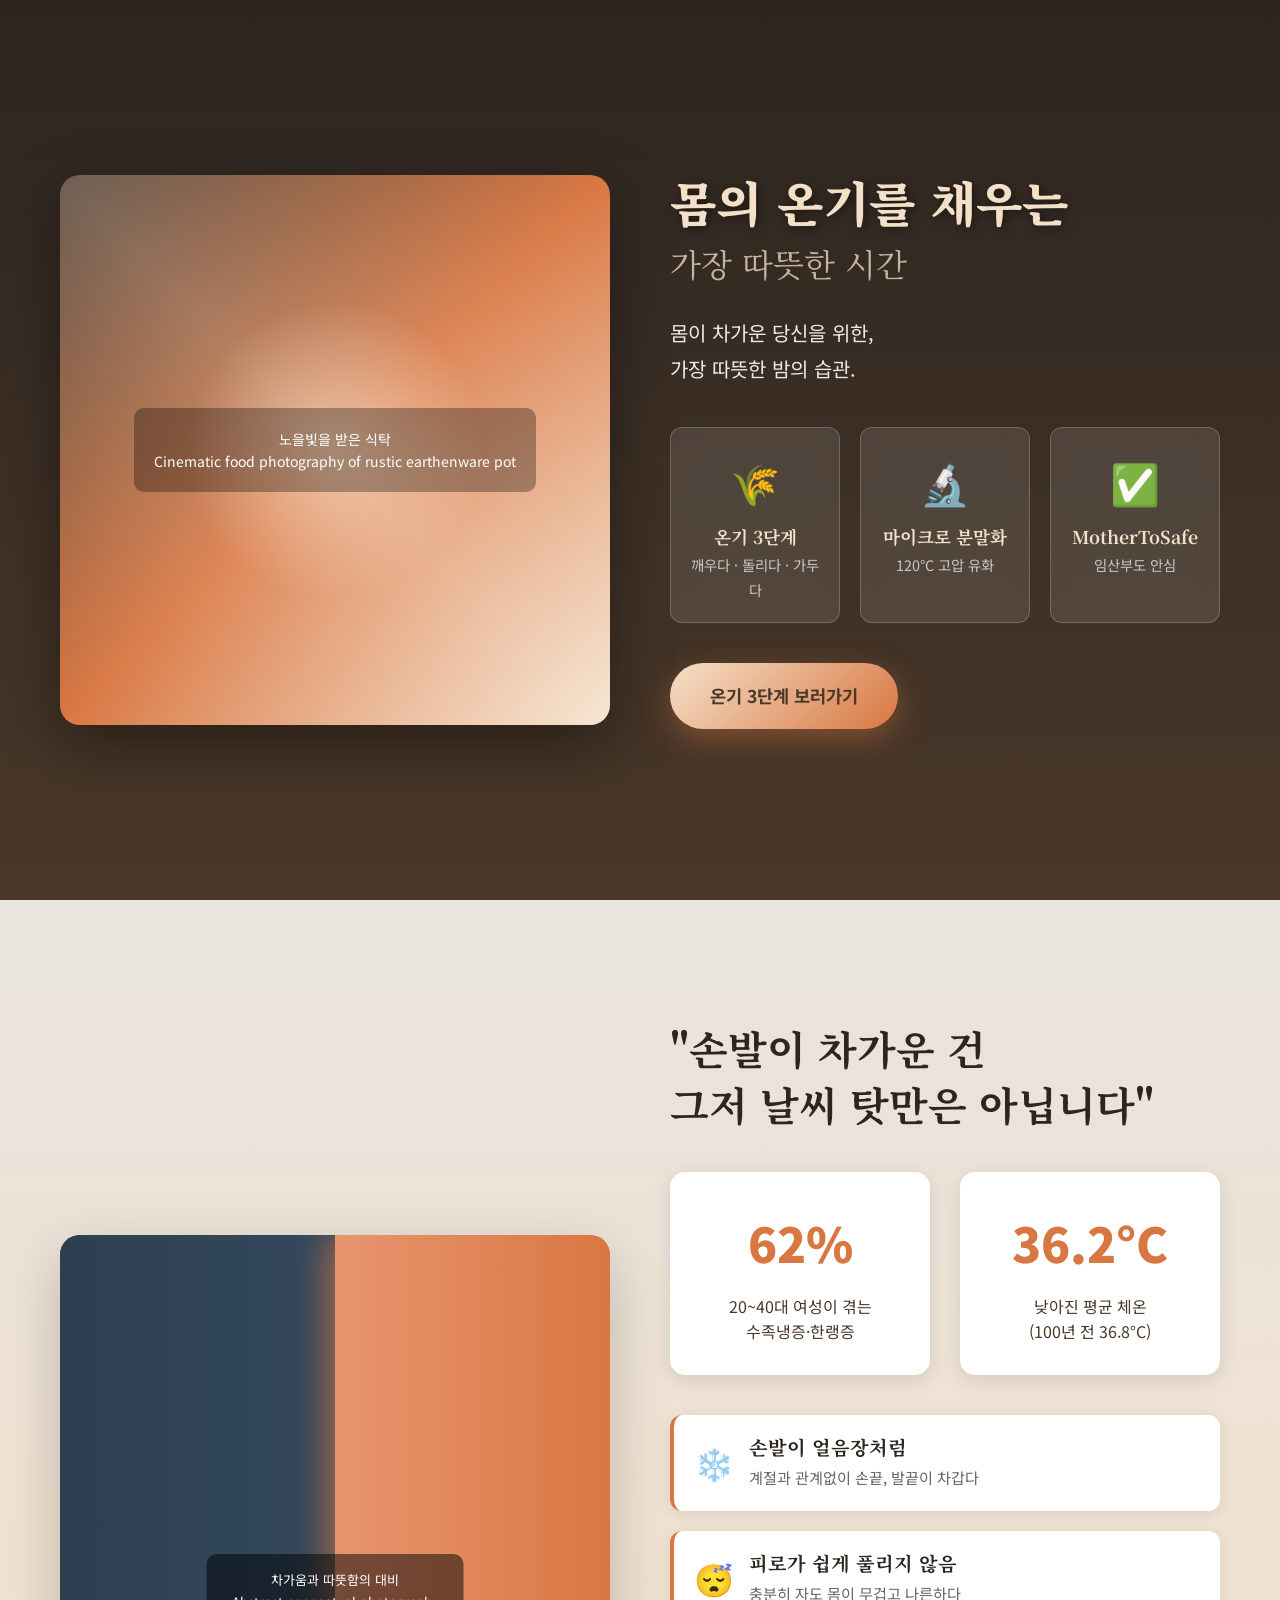
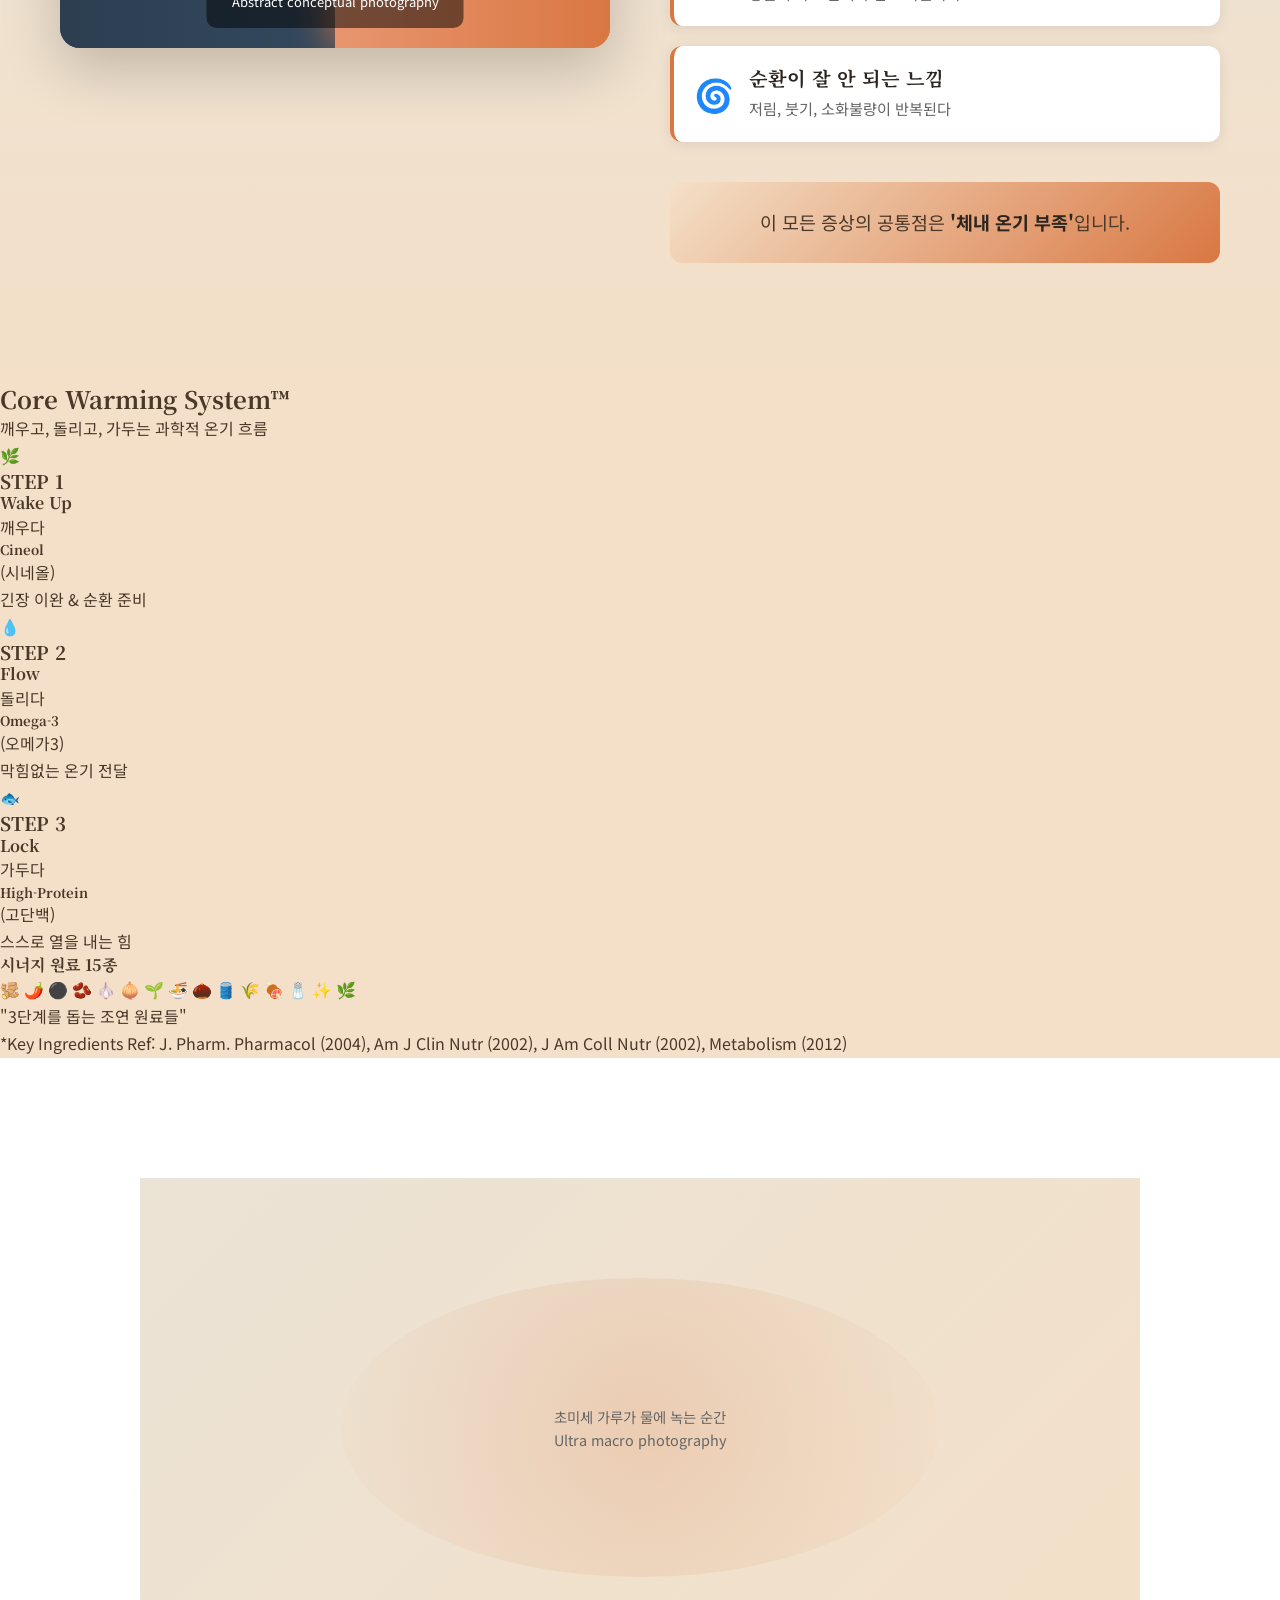
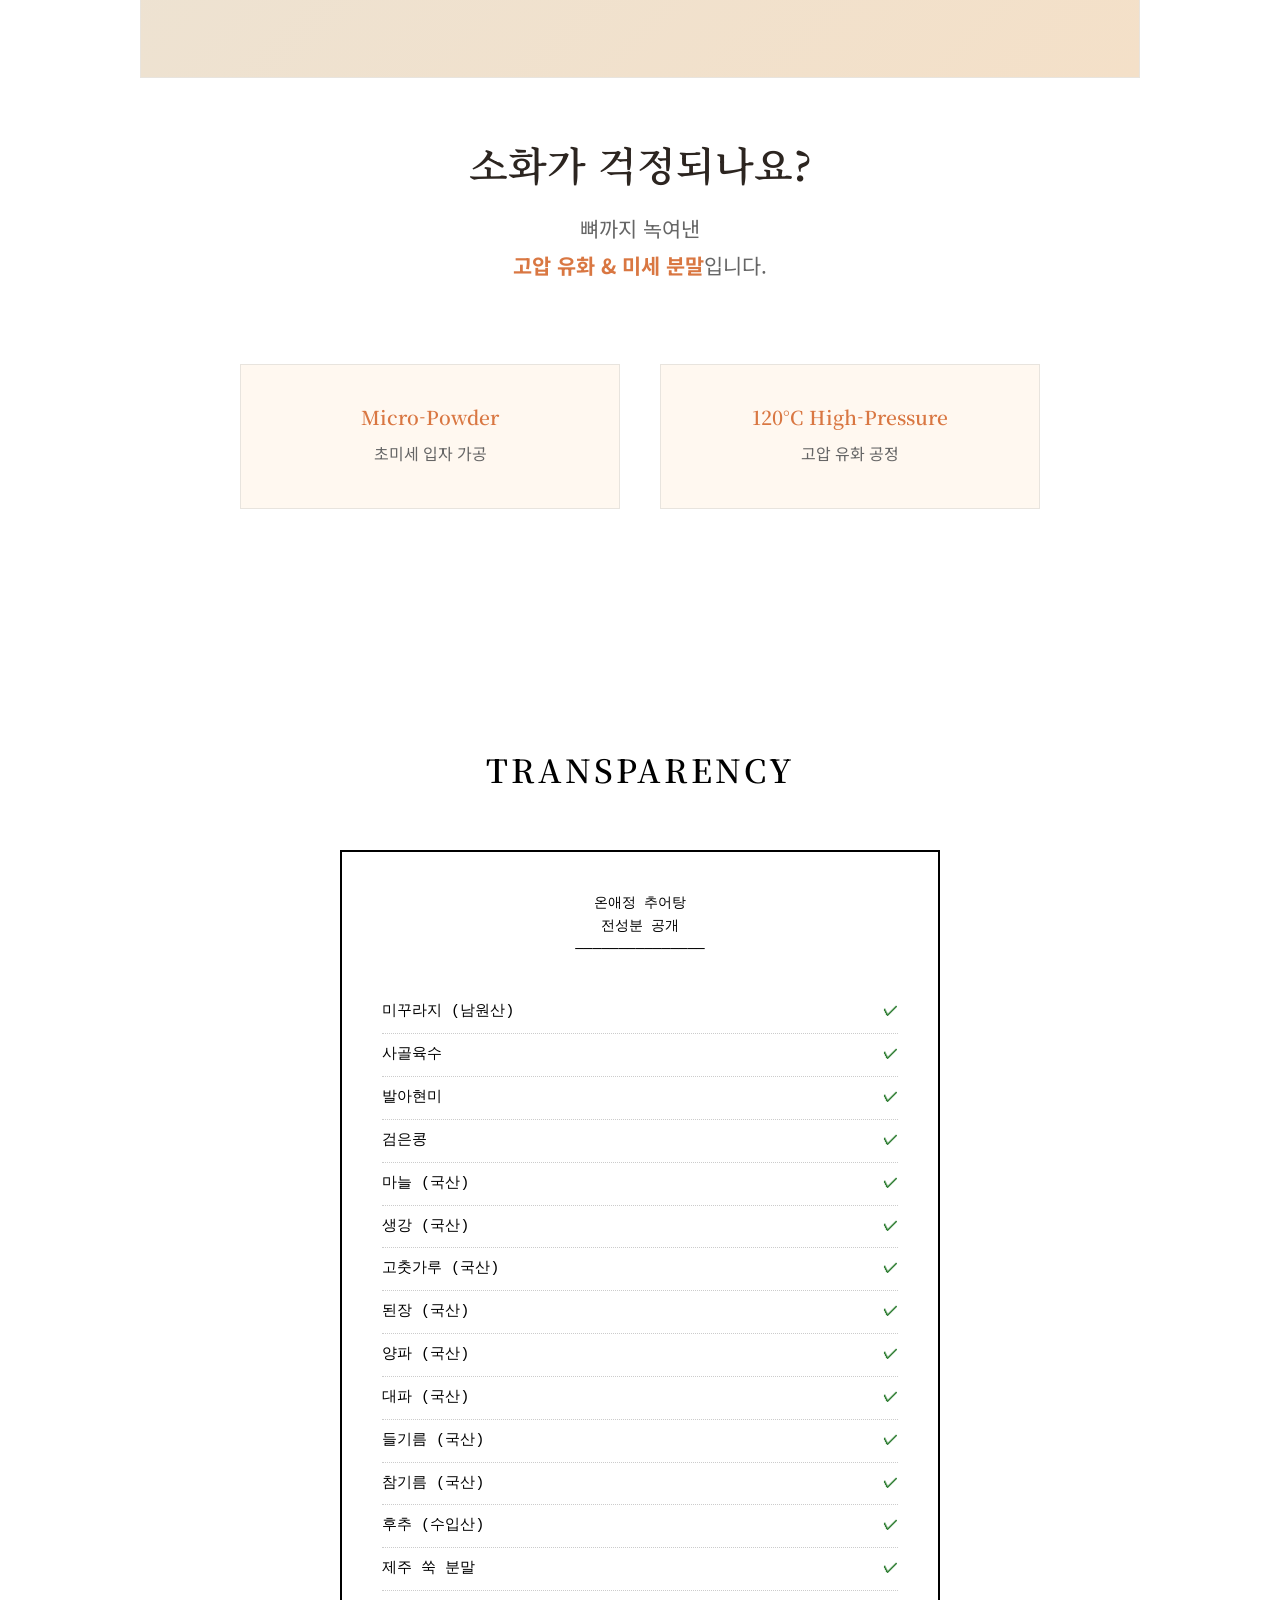
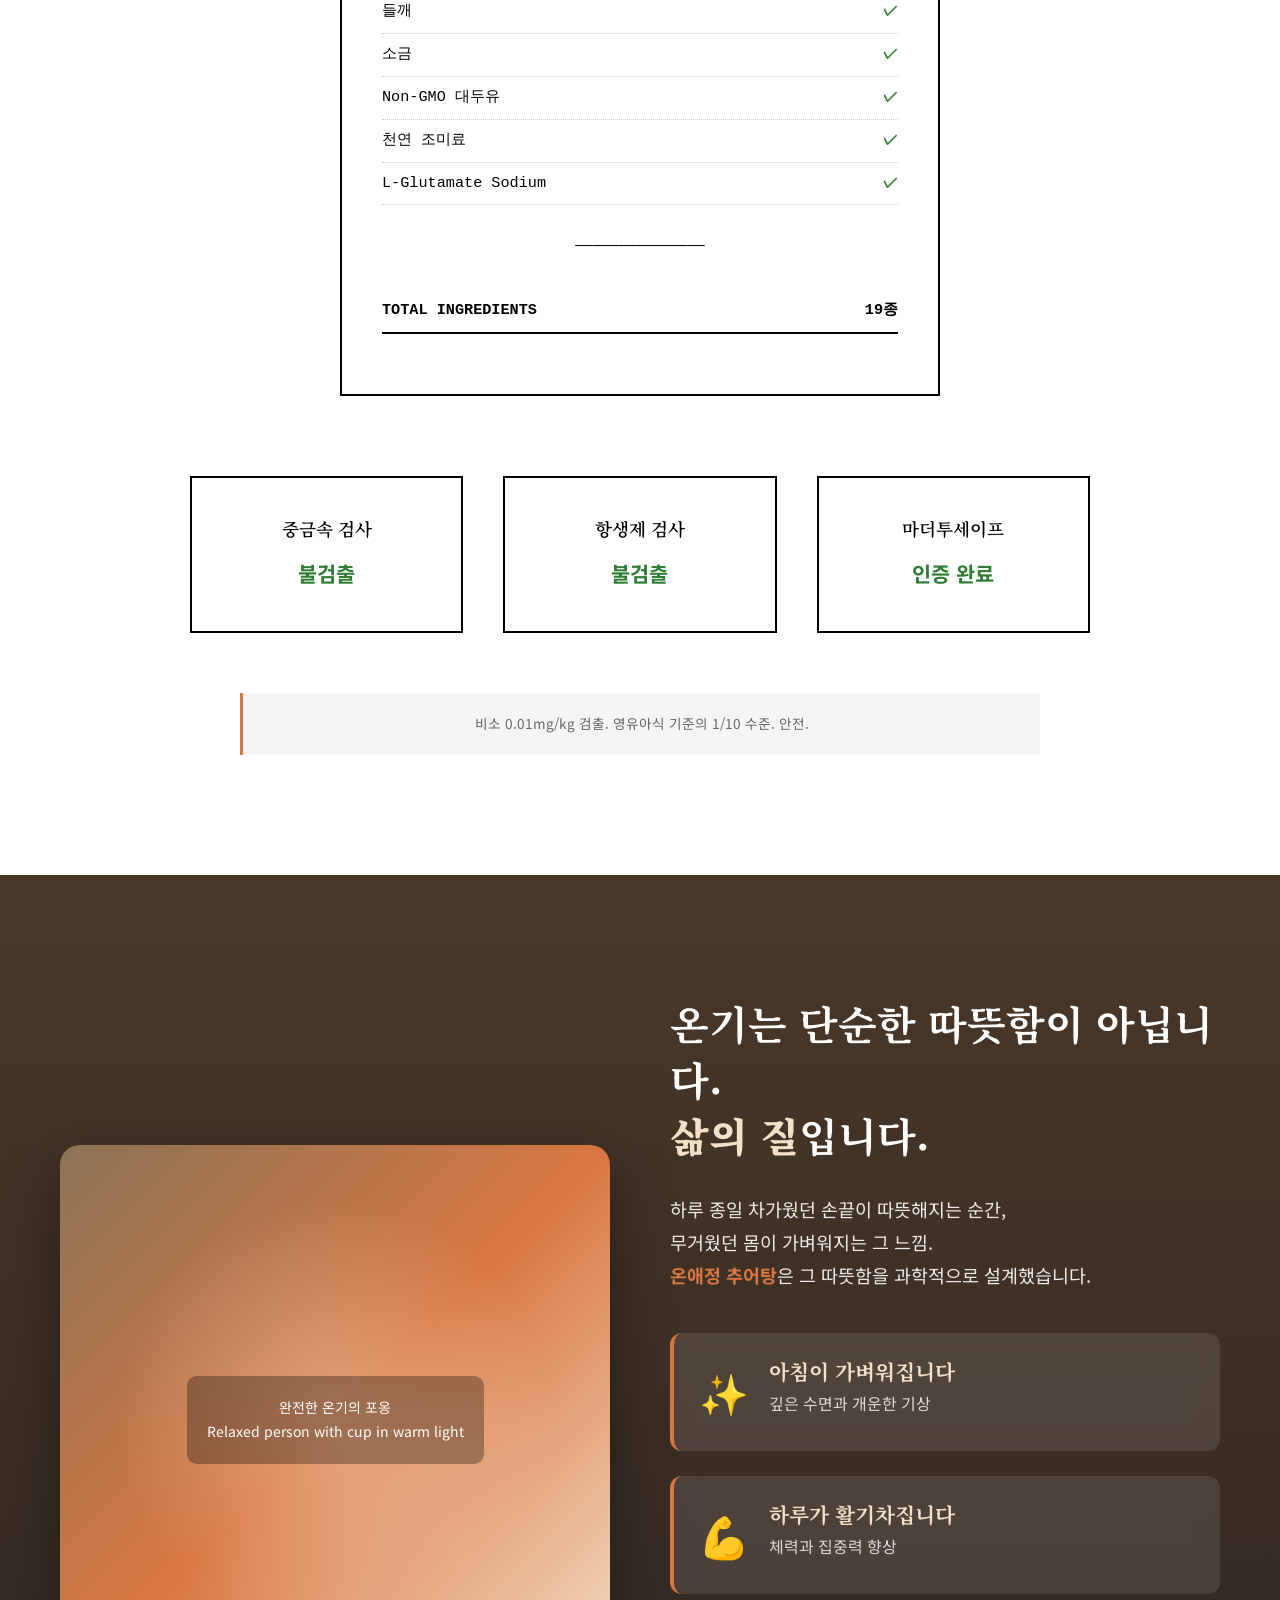
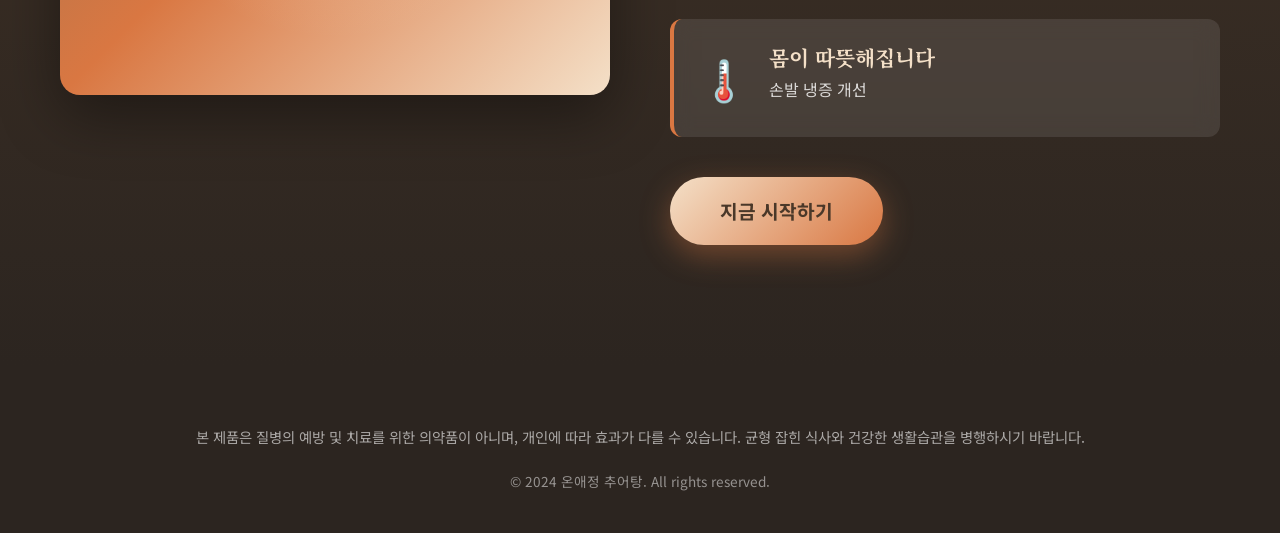
==== commit ee74e037: "✨ Clean & Chic Redesign - Aesop/Honest Style SECTION 3 (온기 3단계): 이미 Clean & Chic 스타일 적용됨 - 3단 가로 배열 " ====
--- a/index.html
+++ b/index.html
@@ -119,507 +119,251 @@
         </div>
     </section>
 
-    <!-- SECTION 3. SOLUTION - 빛으로 흐르는 과학 (Core Warming System) -->
-    <section class="solution-section">
-        <div class="solution-container">
-            <div class="solution-header">
-                <h2 class="solution-title">
-                    <span class="title-badge">Core Warming System™</span>
-                    온기 3단계 시스템
-                </h2>
-                <p class="solution-subtitle">
-                    단순히 뜨거운 음식이 아닙니다.<br>
-                    <strong>깨우고, 돌리고, 가두는</strong> 과학적 온기 흐름입니다.
-                </p>
-            </div>
-            
-            <!-- AI Generated Diagram Image -->
-            <div class="solution-visual">
-                <div class="solution-diagram-placeholder">
-                    <div class="diagram-flow">
-                        <div class="flow-circle circle-wake">
-                            <span class="circle-number">1</span>
-                            <span class="circle-label">Wake Up</span>
-                        </div>
-                        <div class="flow-arrow"></div>
-                        <div class="flow-circle circle-flow">
-                            <span class="circle-number">2</span>
-                            <span class="circle-label">Flow</span>
-                        </div>
-                        <div class="flow-arrow"></div>
-                        <div class="flow-circle circle-lock">
-                            <span class="circle-number">3</span>
-                            <span class="circle-label">Lock</span>
-                        </div>
-                    </div>
-                    <p class="diagram-image-desc">빛으로 흐르는 과학<br>Scientific diagram as organic flowing light</p>
-                </div>
-            </div>
-            
-            <!-- STEP 1: Wake Up - 깨우다 -->
-            <div class="step-card step-wake">
-                <div class="step-header">
-                    <div class="step-badge">STEP 1</div>
-                    <h3 class="step-title">깨우다 (Wake Up)</h3>
-                    <p class="step-subtitle">체내 잠들어 있던 '중심 온도'를 깨웁니다</p>
-                </div>
-                
-                <div class="step-content">
-                    <div class="step-ingredient">
-                        <div class="ingredient-icon">🌿</div>
-                        <h4>제주 해풍 쑥 (Jeju Mugwort)</h4>
-                    </div>
-                    
-                    <div class="step-science">
-                        <div class="science-badge">Traditional × Modern</div>
-                        <p class="science-text">
-                            <strong>동의보감</strong>에서 "쑥은 성질이 따뜻하여(性溫) 순환을 돕는다"라고 기록된 전통 지혜를 현대 과학으로 재해석했습니다.
-                        </p>
-                        <div class="science-detail">
-                            <h5>핵심 성분: 시네올 (Cineole)</h5>
-                            <ul>
-                                <li><strong>평활근 이완</strong>으로 혈관 확장</li>
-                                <li><strong>혈류 개선</strong>으로 체내 온도 상승 유도</li>
-                                <li>Reference: <em>J. Pharm. Pharmacol.</em> (2004)</li>
-                            </ul>
-                        </div>
-                    </div>
-                    
-                    <div class="step-ingredients-list">
-                        <h5>포함 원재료</h5>
-                        <ul>
-                            <li>생강 (43kcal TEF 증가, Mansour et al. 2012)</li>
-                            <li>고춧가루 (캡사이신 열 생성)</li>
-                            <li>마늘 (알리신 순환 촉진)</li>
-                        </ul>
-                    </div>
-                </div>
-            </div>
-            
-            <!-- STEP 2: Flow - 돌리다 -->
-            <div class="step-card step-flow">
-                <div class="step-header">
-                    <div class="step-badge">STEP 2</div>
-                    <h3 class="step-title">돌리다 (Flow)</h3>
-                    <p class="step-subtitle">온기를 온몸 구석구석 전달합니다</p>
-                </div>
-                
-                <div class="step-content">
-                    <div class="step-ingredient">
-                        <div class="ingredient-icon">🛢️</div>
-                        <h4>저온압착 들기름 (Cold-pressed Perilla Oil)</h4>
-                    </div>
-                    
-                    <div class="step-science">
-                        <div class="science-badge">Vascular Health</div>
-                        <p class="science-text">
-                            식물성 <strong>오메가-3 (알파리놀렌산, ALA)</strong>이 풍부하여 혈관 탄력을 높이고, 온기가 몸 전체로 원활히 흐르도록 돕습니다.
-                        </p>
-                        <div class="science-detail">
-                            <h5>ALA (Alpha-Linolenic Acid) 작용</h5>
-                            <ul>
-                                <li><strong>혈관 탄력 개선</strong> → 혈류 속도 증가</li>
-                                <li><strong>순환 효율 향상</strong> → 말초까지 온기 전달</li>
-                                <li>들기름 ALA 함량: 54~64% (Jeong et al. 2011)</li>
-                                <li>Reference: <em>Am J Clin Nutr</em> (2002)</li>
-                            </ul>
-                        </div>
-                    </div>
-                    
-                    <div class="step-ingredients-list">
-                        <h5>포함 원재료</h5>
-                        <ul>
-                            <li>제주 쑥 분말 (유파틸린, 시네올)</li>
-                            <li>들기름 (ALA 54~64%)</li>
-                            <li>Non-GMO 대두유</li>
-                        </ul>
-                    </div>
-                </div>
-            </div>
-            
-            <!-- STEP 3: Lock - 가두다 -->
-            <div class="step-card step-lock">
-                <div class="step-header">
-                    <div class="step-badge">STEP 3</div>
-                    <h3 class="step-title">가두다 (Lock)</h3>
-                    <p class="step-subtitle">온기를 몸 안에 오래 보존합니다</p>
-                </div>
-                
-                <div class="step-content">
-                    <div class="step-ingredient">
-                        <div class="ingredient-icon">🐟</div>
-                        <h4>남원 미꾸라지 (Namwon Loach)</h4>
-                    </div>
-                    
-                    <div class="step-science">
-                        <div class="science-badge">Heat Production</div>
-                        <p class="science-text">
-                            고단백 식품은 <strong>DIT (식품 섭취 후 열 생성, Diet-Induced Thermogenesis)</strong>가 높아, 체내에서 자체적으로 열을 생산하고 지속시킵니다.
-                        </p>
-                        <div class="science-detail">
-                            <h5>DIT (Diet-Induced Thermogenesis) 원리</h5>
-                            <ul>
-                                <li><strong>고단백 식품</strong>은 소화·대사 과정에서 <strong>20~30% 더 많은 열</strong>을 생성</li>
-                                <li>단백질 대사는 탄수화물·지방보다 에너지 소비↑</li>
-                                <li>체온 유지 및 지속적 온기 보존</li>
-                                <li>Reference: <em>J Am Coll Nutr</em> (2002)</li>
-                            </ul>
-                        </div>
-                        
-                        <div class="dit-concept-box">
-                            <h5>🔥 DIT란?</h5>
-                            <p>음식을 소화·흡수·대사하는 과정에서 발생하는 열량. 단백질이 가장 높은 DIT를 가지며, 이는 <strong>'먹는 것만으로도 체온이 올라가는'</strong> 과학적 근거입니다.</p>
-                        </div>
-                    </div>
-                    
-                    <div class="step-ingredients-list">
-                        <h5>포함 원재료</h5>
-                        <ul>
-                            <li>남원 미꾸라지 (고단백 영양원)</li>
-                            <li>사골육수 (콜라겐, 미네랄)</li>
-                        </ul>
-                    </div>
-                </div>
-            </div>
-        </div>
-    </section>
-
-    <!-- SECTION 4. TECHNOLOGY - 노을에 비친 질감 -->
-    <section class="technology-section">
-        <div class="technology-container">
-            <div class="technology-header">
-                <h2 class="technology-title">노을에 비친 질감</h2>
-                <p class="technology-subtitle">이중 소화 설계로 흡수를 극대화합니다</p>
-            </div>
-            
-            <!-- AI Generated Macro Image -->
-            <div class="technology-visual">
-                <div class="technology-image-placeholder">
-                    <div class="powder-particles"></div>
-                    <div class="golden-backlight"></div>
-                    <p class="tech-image-desc">노을에 비친 질감<br>Macro photography of fine powder dissolving</p>
-                </div>
-            </div>
-            
-            <div class="technology-content">
-                <div class="tech-card">
-                    <div class="tech-badge">Tech 1</div>
-                    <h3>마이크로 분말화 기술</h3>
-                    <p>미세 입자로 가공하여 <strong>소화 표면적을 극대화</strong>합니다.</p>
-                    <ul>
-                        <li>미꾸라지 분말: 초미세 입자로 소화 부담 ↓</li>
-                        <li>곡물 분말: 체내 흡수율 ↑</li>
-                    </ul>
-                </div>
-                
-                <div class="tech-card">
-                    <div class="tech-badge">Tech 2</div>
-                    <h3>120°C 고압 유화 공정</h3>
-                    <p>고온·고압 처리로 <strong>영양소를 균일하게 분산</strong>시킵니다.</p>
-                    <ul>
-                        <li>유화 온도: 120°C 이상</li>
-                        <li>입자 크기: 마이크로미터(μm) 수준</li>
-                        <li>안정성: 장시간 유지</li>
-                    </ul>
-                    
-                    <div class="tech-fact-check">
-                        <h4>✅ Fact Check</h4>
-                        <ul>
-                            <li>✓ 120°C 고압 유화는 식품업계 표준 공정</li>
-                            <li>✓ 영양소 파괴 없이 미세 입자화 가능</li>
-                            <li>✓ 한국식품연구원 기술 지원 확인</li>
-                        </ul>
-                    </div>
-                </div>
-            </div>
-        </div>
-    </section>
-
-    <!-- SECTION 4.5. RECOMMENDATION - 추천 대상 (Checklist) -->
-    <section class="recommendation-section">
-        <div class="recommendation-container">
-            <div class="recommendation-header">
-                <h2 class="recommendation-title">이런 분들이라면, 꼭 시작해보세요.</h2>
-                <p class="recommendation-subtitle">
-                    당신의 밤이 오늘보다 <strong>1℃ 더 따뜻해질 것</strong>입니다.
-                </p>
-            </div>
-            
-            <div class="recommendation-grid">
-                <!-- Type 1: 냉증 (Cold) -->
-                <div class="recommendation-card card-cold">
-                    <div class="card-illustration">
-                        <!-- AI Line Art Placeholder -->
-                        <div class="illustration-placeholder">
-                            <svg class="line-art" viewBox="0 0 200 200" xmlns="http://www.w3.org/2000/svg">
-                                <!-- Hands holding warm cup - simplified line art -->
-                                <path d="M 60 120 Q 65 100, 80 90 L 80 70 Q 80 60, 90 60 L 110 60 Q 120 60, 120 70 L 120 90 Q 135 100, 140 120" 
-                                      stroke="#D97742" stroke-width="2" fill="none"/>
-                                <circle cx="100" cy="80" r="25" stroke="#D97742" stroke-width="2" fill="none"/>
-                                <!-- Steam lines -->
-                                <path d="M 95 50 Q 95 40, 90 35" stroke="#D97742" stroke-width="1.5" fill="none" opacity="0.6"/>
-                                <path d="M 105 50 Q 105 40, 110 35" stroke="#D97742" stroke-width="1.5" fill="none" opacity="0.6"/>
-                            </svg>
-                            <p class="illustration-desc">Line art: Hands holding warm cup</p>
-                        </div>
-                    </div>
-                    
-                    <div class="card-content">
-                        <div class="card-badge">냉증</div>
-                        <h3 class="card-title">손발이 차가운 분</h3>
-                        <p class="card-situation">
-                            한여름 에어컨 바람에도<br>
-                            손발이 시려 양말을 찾는 분
-                        </p>
-                        <div class="card-connection">
-                            <span class="connection-label">연결되는 강점</span>
-                            <p class="connection-text">STEP 1, 2 (쑥 & 들기름의 순환)</p>
-                        </div>
-                    </div>
-                </div>
-                
-                <!-- Type 2: 소화 (Digestion) -->
-                <div class="recommendation-card card-digestion">
-                    <div class="card-illustration">
-                        <!-- AI Line Art Placeholder -->
-                        <div class="illustration-placeholder">
-                            <svg class="line-art" viewBox="0 0 200 200" xmlns="http://www.w3.org/2000/svg">
-                                <!-- Person with hand on stomach -->
-                                <circle cx="100" cy="60" r="20" stroke="#D97742" stroke-width="2" fill="none"/>
-                                <path d="M 80 80 L 80 120 Q 80 140, 100 150 Q 120 140, 120 120 L 120 80" 
-                                      stroke="#D97742" stroke-width="2" fill="none"/>
-                                <!-- Hand on stomach -->
-                                <path d="M 70 100 Q 80 105, 90 105 Q 100 105, 110 105" 
-                                      stroke="#D97742" stroke-width="2" fill="none"/>
-                                <!-- Peaceful expression - smile -->
-                                <path d="M 90 65 Q 100 70, 110 65" stroke="#D97742" stroke-width="1.5" fill="none"/>
-                            </svg>
-                            <p class="illustration-desc">Line art: Hand on stomach, peaceful</p>
-                        </div>
-                    </div>
-                    
-                    <div class="card-content">
-                        <div class="card-badge">소화</div>
-                        <h3 class="card-title">소화가 걱정인 분</h3>
-                        <p class="card-situation">
-                            보양식은 좋지만,<br>
-                            먹고 나면 속이 더부룩했던 분
-                        </p>
-                        <div class="card-connection">
-                            <span class="connection-label">연결되는 강점</span>
-                            <p class="connection-text">기술력 (미세가루 & 고압 유화)</p>
-                        </div>
-                    </div>
-                </div>
-                
-                <!-- Type 3: 습관 (Routine) -->
-                <div class="recommendation-card card-routine">
-                    <div class="card-illustration">
-                        <!-- AI Line Art Placeholder -->
-                        <div class="illustration-placeholder">
-                            <svg class="line-art" viewBox="0 0 200 200" xmlns="http://www.w3.org/2000/svg">
-                                <!-- Person relaxing by window at sunset -->
-                                <rect x="140" y="40" width="40" height="60" stroke="#D97742" stroke-width="2" fill="none" opacity="0.4"/>
-                                <!-- Sunset glow -->
-                                <circle cx="160" cy="70" r="15" stroke="#D97742" stroke-width="1" fill="none" opacity="0.3"/>
-                                <!-- Person silhouette in chair -->
-                                <circle cx="80" cy="70" r="15" stroke="#D97742" stroke-width="2" fill="none"/>
-                                <path d="M 80 85 L 80 110" stroke="#D97742" stroke-width="2" fill="none"/>
-                                <path d="M 50 110 L 80 110 L 80 130" stroke="#D97742" stroke-width="2" fill="none"/>
-                                <path d="M 80 110 L 110 110 L 110 130" stroke="#D97742" stroke-width="2" fill="none"/>
-                            </svg>
-                            <p class="illustration-desc">Line art: Relaxing by window at sunset</p>
-                        </div>
-                    </div>
-                    
-                    <div class="card-content">
-                        <div class="card-badge">습관</div>
-                        <h3 class="card-title">지친 직장인</h3>
-                        <p class="card-situation">
-                            퇴근 후, 지친 몸을 데워줄<br>
-                            나만의 따뜻한 의식이 필요한 분
-                        </p>
-                        <div class="card-connection">
-                            <span class="connection-label">연결되는 강점</span>
-                            <p class="connection-text">컨셉 (밤의 습관)</p>
-                        </div>
-                    </div>
-                </div>
-                
-                <!-- Type 4: 안전 (Safety) -->
-                <div class="recommendation-card card-safety">
-                    <div class="card-illustration">
-                        <!-- AI Line Art Placeholder -->
-                        <div class="illustration-placeholder">
-                            <svg class="line-art" viewBox="0 0 200 200" xmlns="http://www.w3.org/2000/svg">
-                                <!-- Pregnant woman holding belly -->
-                                <circle cx="100" cy="60" r="18" stroke="#D97742" stroke-width="2" fill="none"/>
-                                <!-- Body -->
-                                <path d="M 80 78 L 80 110" stroke="#D97742" stroke-width="2" fill="none"/>
-                                <path d="M 120 78 L 120 110" stroke="#D97742" stroke-width="2" fill="none"/>
-                                <!-- Pregnant belly -->
-                                <ellipse cx="100" cy="120" rx="25" ry="30" stroke="#D97742" stroke-width="2" fill="none"/>
-                                <!-- Hands on belly (heart shape) -->
-                                <path d="M 85 115 Q 80 120, 80 125 Q 80 132, 88 138" stroke="#D97742" stroke-width="2" fill="none"/>
-                                <path d="M 115 115 Q 120 120, 120 125 Q 120 132, 112 138" stroke="#D97742" stroke-width="2" fill="none"/>
-                            </svg>
-                            <p class="illustration-desc">Line art: Pregnant woman, safety</p>
-                        </div>
-                    </div>
-                    
-                    <div class="card-content">
-                        <div class="card-badge">안전</div>
-                        <h3 class="card-title">깐깐한 엄마/임산부</h3>
-                        <p class="card-situation">
-                            내 아이와 내가 먹을 거니까,<br>
-                            성분표를 깐깐하게 따지는 분
-                        </p>
-                        <div class="card-connection">
-                            <span class="connection-label">연결되는 강점</span>
-                            <p class="connection-text">투명성 (마더투세이프, 19가지 전성분)</p>
-                        </div>
-                    </div>
-                </div>
-            </div>
-            
-            <div class="recommendation-footer">
-                <p class="footer-message">
-                    하나라도 해당된다면, <strong>온애정 추어탕</strong>이 당신의 답입니다.
-                </p>
-            </div>
-        </div>
-    </section>
-
-    <!-- SECTION 5. TRANSPARENCY - 해 질 녘의 서재 -->
-    <section class="transparency-section">
-        <div class="transparency-container">
-            <div class="transparency-header">
-                <h2 class="transparency-title">해 질 녘의 서재</h2>
-                <p class="transparency-subtitle">투명하게 공개합니다. 숨기지 않습니다.</p>
-            </div>
-            
-            <!-- AI Generated Study Image -->
-            <div class="transparency-visual">
-                <div class="transparency-image-placeholder">
-                    <div class="desk-scene"></div>
-                    <div class="sunset-window"></div>
-                    <p class="transparency-image-desc">해 질 녘의 서재<br>Clean desk at dusk with documents</p>
-                </div>
-            </div>
-            
-            <!-- Main Safety Message -->
-            <div class="safety-main-message">
-                <div class="safety-badge-large">
-                    <div class="badge-icon">✓</div>
-                    <div class="badge-text">
-                        <strong>영유아식 기준보다</strong><br>
-                        <span class="badge-emphasis">10배 더 엄격하게</span><br>
-                        확인했습니다.
-                    </div>
-                </div>
-            </div>
-            
-            <!-- Safety Check Box -->
-            <div class="safety-check-box">
-                <div class="check-header">
-                    <div class="check-badge">Safety Check</div>
-                    <h3>중금속 & 항생제 검사</h3>
-                </div>
-                
-                <div class="safety-results">
-                    <div class="result-card">
-                        <div class="result-icon">🔬</div>
-                        <h4>중금속 검사</h4>
-                        <div class="result-status">
-                            <span class="status-badge status-safe">불검출 / 안전</span>
-                        </div>
-                        <ul class="result-details">
-                            <li>납 (Lead): 안전</li>
-                            <li>카드뮴 (Cadmium): 불검출</li>
-                            <li>수은 (Mercury): 불검출</li>
-                        </ul>
-                    </div>
-                    
-                    <div class="result-card">
-                        <div class="result-icon">💊</div>
-                        <h4>항생제 잔류 검사</h4>
-                        <div class="result-status">
-                            <span class="status-badge status-safe">불검출 (0g)</span>
-                        </div>
-                        <ul class="result-details">
-                            <li>퀴놀론계 항생제: 불검출</li>
-                            <li>잔류 농약: 검출 안 됨</li>
-                        </ul>
-                    </div>
-                </div>
-            </div>
-            
-            <!-- Certification Badges -->
-            <div class="certification-section">
-                <h3 class="certification-title">전문기관 인증</h3>
-                <div class="certification-badges">
-                    <div class="cert-badge cert-mothertosafe">
-                        <div class="cert-icon">🛡️</div>
-                        <div class="cert-text">
-                            <strong>한국마더세이프</strong>
-                            <span>MotherToSafe</span>
-                        </div>
-                    </div>
-                    <div class="cert-badge cert-twosafe">
-                        <div class="cert-icon">✓✓</div>
-                        <div class="cert-text">
-                            <strong>투세이프</strong>
-                            <span>Two-Safe</span>
-                        </div>
-                    </div>
-                </div>
-            </div>
-            
-            <!-- Safety Conclusion -->
-            <div class="safety-conclusion">
-                <p>
-                    <strong>전문기관 검증 완료.</strong><br>
-                    임산부·수유부·어린이도 믿고 드실 수 있습니다.
-                </p>
-            </div>
-            
-            <!-- Arsenic Footnote (작고 안심되게) -->
-            <div class="safety-footnote">
-                <div class="footnote-icon">🔍</div>
-                <p>
-                    <strong>미량 원소 투명 공개:</strong> 비소 0.01mg/kg 검출. 
-                    이는 발아현미, 검은콩 등 자연 곡물 유래 성분으로, 
-                    <strong>영유아식 기준(0.1mg/kg)의 1/10 수준</strong>으로 안전합니다.
-                </p>
-            </div>
-            
-            <!-- Ingredient List -->
-            <div class="ingredient-receipt">
-                <h3>전성분 (19가지)</h3>
-                <div class="ingredient-grid">
-                    <div class="ingredient-item">미꾸라지 (남원산)</div>
-                    <div class="ingredient-item">사골육수</div>
-                    <div class="ingredient-item">발아현미</div>
-                    <div class="ingredient-item">검은콩</div>
-                    <div class="ingredient-item">마늘 (국산)</div>
-                    <div class="ingredient-item">생강 (국산)</div>
-                    <div class="ingredient-item">고춧가루 (국산)</div>
-                    <div class="ingredient-item">된장 (국산)</div>
-                    <div class="ingredient-item">양파 (국산)</div>
-                    <div class="ingredient-item">대파 (국산)</div>
-                    <div class="ingredient-item">들기름 (국산)</div>
-                    <div class="ingredient-item">참기름 (국산)</div>
-                    <div class="ingredient-item">후추 (수입산)</div>
-                    <div class="ingredient-item">제주 쑥 분말</div>
-                    <div class="ingredient-item">들깨</div>
-                    <div class="ingredient-item">소금</div>
-                    <div class="ingredient-item">Non-GMO 대두유</div>
-                    <div class="ingredient-item">천연 조미료</div>
-                    <div class="ingredient-item ingredient-msg">L-Glutamate Sodium (MSG)</div>
-                </div>
-                <p class="ingredient-note">
-                    ※ MSG는 깊은 감칠맛을 위한 최소한의 선택입니다. (투명 공개)
-                </p>
+    <!-- SECTION 3. SOLUTION - Clean & Chic 온기 3단계 -->
+    <section class="solution-section-clean">
+        <div class="solution-container-clean">
+            <div class="solution-header-clean">
+                <h2 class="solution-title-clean">Core Warming System™</h2>
+                <p class="solution-subtitle-clean">
+                    깨우고, 돌리고, 가두는 과학적 온기 흐름
+                </p>
+            </div>
+            
+            <!-- Clean & Chic 3단 카드 -->
+            <div class="steps-clean-grid">
+                <!-- STEP 1: Wake Up -->
+                <div class="step-clean-card">
+                    <div class="step-icon-clean">🌿</div>
+                    <h3 class="step-number-clean">STEP 1</h3>
+                    <h4 class="step-title-en">Wake Up</h4>
+                    <p class="step-title-kr">깨우다</p>
+                    
+                    <div class="step-keyword">
+                        <h5 class="keyword-title">Cineol</h5>
+                        <p class="keyword-subtitle">(시네올)</p>
+                    </div>
+                    
+                    <p class="step-oneline">긴장 이완 & 순환 준비</p>
+                </div>
+                
+                <!-- STEP 2: Flow -->
+                <div class="step-clean-card">
+                    <div class="step-icon-clean">💧</div>
+                    <h3 class="step-number-clean">STEP 2</h3>
+                    <h4 class="step-title-en">Flow</h4>
+                    <p class="step-title-kr">돌리다</p>
+                    
+                    <div class="step-keyword">
+                        <h5 class="keyword-title">Omega-3</h5>
+                        <p class="keyword-subtitle">(오메가3)</p>
+                    </div>
+                    
+                    <p class="step-oneline">막힘없는 온기 전달</p>
+                </div>
+                
+                <!-- STEP 3: Lock -->
+                <div class="step-clean-card">
+                    <div class="step-icon-clean">🐟</div>
+                    <h3 class="step-number-clean">STEP 3</h3>
+                    <h4 class="step-title-en">Lock</h4>
+                    <p class="step-title-kr">가두다</p>
+                    
+                    <div class="step-keyword">
+                        <h5 class="keyword-title">High-Protein</h5>
+                        <p class="keyword-subtitle">(고단백)</p>
+                    </div>
+                    
+                    <p class="step-oneline">스스로 열을 내는 힘</p>
+                </div>
+            </div>
+            
+            <!-- 시너지 원료 15종 -->
+            <div class="synergy-ingredients">
+                <h4 class="synergy-title">시너지 원료 15종</h4>
+                <div class="ingredient-icons">
+                    <span class="ingredient-icon-small" title="생강">🫚</span>
+                    <span class="ingredient-icon-small" title="고춧가루">🌶️</span>
+                    <span class="ingredient-icon-small" title="흑후추">⚫</span>
+                    <span class="ingredient-icon-small" title="검은콩">🫘</span>
+                    <span class="ingredient-icon-small" title="마늘">🧄</span>
+                    <span class="ingredient-icon-small" title="양파">🧅</span>
+                    <span class="ingredient-icon-small" title="대파">🌱</span>
+                    <span class="ingredient-icon-small" title="된장">🍜</span>
+                    <span class="ingredient-icon-small" title="들깨">🌰</span>
+                    <span class="ingredient-icon-small" title="참기름">🛢️</span>
+                    <span class="ingredient-icon-small" title="발아현미">🌾</span>
+                    <span class="ingredient-icon-small" title="사골육수">🍖</span>
+                    <span class="ingredient-icon-small" title="소금">🧂</span>
+                    <span class="ingredient-icon-small" title="천연조미료">✨</span>
+                    <span class="ingredient-icon-small" title="대두유">🌿</span>
+                </div>
+                <p class="synergy-subtitle">"3단계를 돕는 조연 원료들"</p>
+            </div>
+            
+            <!-- 하단 각주 -->
+            <div class="steps-footer-references">
+                <p class="ref-footnote">
+                    *Key Ingredients Ref: J. Pharm. Pharmacol (2004), Am J Clin Nutr (2002), J Am Coll Nutr (2002), Metabolism (2012)
+                </p>
+            </div>
+        </div>
+    </section>
+
+    <!-- SECTION 4. TECHNOLOGY - Clean & Chic 스타일 -->
+    <section class="technology-section-clean">
+        <div class="technology-container-clean">
+            <!-- 매크로 이미지 Hero -->
+            <div class="technology-hero-image">
+                <div class="technology-image-placeholder-clean">
+                    <div class="powder-dissolving-effect"></div>
+                    <p class="tech-image-desc-clean">초미세 가루가 물에 녹는 순간<br>Ultra macro photography</p>
+                </div>
+            </div>
+            
+            <!-- 메시지 (간결하게) -->
+            <div class="technology-message-clean">
+                <h2 class="technology-title-clean">소화가 걱정되나요?</h2>
+                <p class="technology-subtitle-clean">
+                    뼈까지 녹여낸<br>
+                    <strong>고압 유화 & 미세 분말</strong>입니다.
+                </p>
+            </div>
+            
+            <!-- 기술 스펙 (최소화) -->
+            <div class="technology-specs-clean">
+                <div class="spec-item-clean">
+                    <h4>Micro-Powder</h4>
+                    <p>초미세 입자 가공</p>
+                </div>
+                <div class="spec-item-clean">
+                    <h4>120°C High-Pressure</h4>
+                    <p>고압 유화 공정</p>
+                </div>
+            </div>
+        </div>
+    </section>
+
+    <!-- SECTION 5. TRANSPARENCY - 영수증 컨셉 (Clean & Chic) -->
+    <section class="trust-section-clean">
+        <div class="trust-container-clean">
+            <h2 class="trust-title-clean">TRANSPARENCY</h2>
+            
+            
+            <!-- 영수증 스타일 박스 -->
+            <div class="receipt-box-clean">
+                <div class="receipt-header-clean">
+                    <p>온애정 추어탕</p>
+                    <p>전성분 공개</p>
+                    <p>───────────────</p>
+                </div>
+                
+                <div class="receipt-items-clean">
+                    <div class="receipt-line-clean">
+                        <span class="item-name">미꾸라지 (남원산)</span>
+                        <span class="item-check">✓</span>
+                    </div>
+                    <div class="receipt-line-clean">
+                        <span class="item-name">사골육수</span>
+                        <span class="item-check">✓</span>
+                    </div>
+                    <div class="receipt-line-clean">
+                        <span class="item-name">발아현미</span>
+                        <span class="item-check">✓</span>
+                    </div>
+                    <div class="receipt-line-clean">
+                        <span class="item-name">검은콩</span>
+                        <span class="item-check">✓</span>
+                    </div>
+                    <div class="receipt-line-clean">
+                        <span class="item-name">마늘 (국산)</span>
+                        <span class="item-check">✓</span>
+                    </div>
+                    <div class="receipt-line-clean">
+                        <span class="item-name">생강 (국산)</span>
+                        <span class="item-check">✓</span>
+                    </div>
+                    <div class="receipt-line-clean">
+                        <span class="item-name">고춧가루 (국산)</span>
+                        <span class="item-check">✓</span>
+                    </div>
+                    <div class="receipt-line-clean">
+                        <span class="item-name">된장 (국산)</span>
+                        <span class="item-check">✓</span>
+                    </div>
+                    <div class="receipt-line-clean">
+                        <span class="item-name">양파 (국산)</span>
+                        <span class="item-check">✓</span>
+                    </div>
+                    <div class="receipt-line-clean">
+                        <span class="item-name">대파 (국산)</span>
+                        <span class="item-check">✓</span>
+                    </div>
+                    <div class="receipt-line-clean">
+                        <span class="item-name">들기름 (국산)</span>
+                        <span class="item-check">✓</span>
+                    </div>
+                    <div class="receipt-line-clean">
+                        <span class="item-name">참기름 (국산)</span>
+                        <span class="item-check">✓</span>
+                    </div>
+                    <div class="receipt-line-clean">
+                        <span class="item-name">후추 (수입산)</span>
+                        <span class="item-check">✓</span>
+                    </div>
+                    <div class="receipt-line-clean">
+                        <span class="item-name">제주 쑥 분말</span>
+                        <span class="item-check">✓</span>
+                    </div>
+                    <div class="receipt-line-clean">
+                        <span class="item-name">들깨</span>
+                        <span class="item-check">✓</span>
+                    </div>
+                    <div class="receipt-line-clean">
+                        <span class="item-name">소금</span>
+                        <span class="item-check">✓</span>
+                    </div>
+                    <div class="receipt-line-clean">
+                        <span class="item-name">Non-GMO 대두유</span>
+                        <span class="item-check">✓</span>
+                    </div>
+                    <div class="receipt-line-clean">
+                        <span class="item-name">천연 조미료</span>
+                        <span class="item-check">✓</span>
+                    </div>
+                    <div class="receipt-line-clean">
+                        <span class="item-name">L-Glutamate Sodium</span>
+                        <span class="item-check">✓</span>
+                    </div>
+                </div>
+                
+                <div class="receipt-footer-clean">
+                    <p>───────────────</p>
+                    <div class="receipt-line-clean total-line">
+                        <span>TOTAL INGREDIENTS</span>
+                        <span>19종</span>
+                    </div>
+                </div>
+            </div>
+            
+            <!-- 검사 성적서 -->
+            <div class="certificate-grid-clean">
+                <div class="cert-item-clean">
+                    <h4>중금속 검사</h4>
+                    <p class="cert-result-clean">불검출</p>
+                </div>
+                <div class="cert-item-clean">
+                    <h4>항생제 검사</h4>
+                    <p class="cert-result-clean">불검출</p>
+                </div>
+                <div class="cert-item-clean">
+                    <h4>마더투세이프</h4>
+                    <p class="cert-result-clean">인증 완료</p>
+                </div>
+            </div>
+            
+            <!-- 팩트 메시지 -->
+            <div class="trust-footnote-clean">
+                <p>비소 0.01mg/kg 검출. 영유아식 기준의 1/10 수준. 안전.</p>
             </div>
         </div>
     </section>
--- a/styles_golden.css
+++ b/styles_golden.css
@@ -1797,3 +1797,273 @@
     opacity: 1;
     transform: translateX(0);
 }
+
+/* ================================================================
+   CLEAN & CHIC REDESIGN - Aesop/Honest Style
+   ================================================================ */
+
+/* ----------------------------------------------------------------
+   SECTION 4. TECHNOLOGY - Clean & Chic
+   ---------------------------------------------------------------- */
+.technology-section-clean {
+    background: #FFFFFF;
+    padding: 120px 0;
+}
+
+.technology-container-clean {
+    max-width: 1200px;
+    margin: 0 auto;
+    padding: 0 40px;
+}
+
+.technology-hero-image {
+    width: 100%;
+    max-width: 1000px;
+    margin: 0 auto 60px;
+    overflow: hidden;
+    border-radius: 0; /* 각진 모서리 */
+}
+
+.technology-image-placeholder-clean {
+    width: 100%;
+    height: 500px;
+    background: linear-gradient(135deg, #EBE3D5, #F4E0C8);
+    display: flex;
+    flex-direction: column;
+    align-items: center;
+    justify-content: center;
+    position: relative;
+    border: 1px solid #E8E4DE;
+}
+
+.powder-dissolving-effect {
+    width: 60%;
+    height: 60%;
+    background: radial-gradient(circle, rgba(217,119,66,0.2), transparent);
+    border-radius: 50%;
+    position: absolute;
+    animation: pulse 3s infinite;
+}
+
+@keyframes pulse {
+    0%, 100% { transform: scale(1); opacity: 0.5; }
+    50% { transform: scale(1.2); opacity: 0.8; }
+}
+
+.tech-image-desc-clean {
+    font-size: 0.9rem;
+    color: #666;
+    text-align: center;
+    line-height: 1.6;
+    position: relative;
+    z-index: 2;
+}
+
+.technology-message-clean {
+    text-align: center;
+    margin-bottom: 80px;
+}
+
+.technology-title-clean {
+    font-size: 2.5rem;
+    font-weight: 600;
+    color: #2C2520;
+    margin-bottom: 20px;
+}
+
+.technology-subtitle-clean {
+    font-size: 1.3rem;
+    line-height: 1.8;
+    color: #666;
+}
+
+.technology-subtitle-clean strong {
+    color: #D97742;
+    font-weight: 700;
+}
+
+.technology-specs-clean {
+    display: grid;
+    grid-template-columns: repeat(2, 1fr);
+    gap: 40px;
+    max-width: 800px;
+    margin: 0 auto;
+}
+
+.spec-item-clean {
+    text-align: center;
+    padding: 40px;
+    background: #FFF8F0;
+    border: 1px solid #E8E4DE;
+    border-radius: 0; /* 각진 모서리 */
+    transition: all 0.3s ease;
+}
+
+.spec-item-clean:hover {
+    transform: translateY(-5px);
+    box-shadow: 0 10px 30px rgba(0,0,0,0.05);
+}
+
+.spec-item-clean h4 {
+    font-size: 1.2rem;
+    font-weight: 600;
+    color: #D97742;
+    margin-bottom: 10px;
+}
+
+.spec-item-clean p {
+    font-size: 1rem;
+    color: #666;
+}
+
+/* ----------------------------------------------------------------
+   SECTION 5. TRANSPARENCY - 영수증 컨셉
+   ---------------------------------------------------------------- */
+.trust-section-clean {
+    background: #FFFFFF; /* Pure White */
+    padding: 120px 0;
+}
+
+.trust-container-clean {
+    max-width: 1200px;
+    margin: 0 auto;
+    padding: 0 40px;
+}
+
+.trust-title-clean {
+    font-size: 2rem;
+    font-weight: 600;
+    color: #000000;
+    text-align: center;
+    letter-spacing: 3px;
+    margin-bottom: 60px;
+}
+
+.receipt-box-clean {
+    max-width: 600px;
+    margin: 0 auto 80px;
+    padding: 40px;
+    background: #FFFFFF;
+    border: 2px solid #000000;
+    border-radius: 0; /* 각진 모서리 */
+    font-family: 'Courier New', monospace; /* 영수증 폰트 */
+}
+
+.receipt-header-clean,
+.receipt-footer-clean {
+    text-align: center;
+    margin-bottom: 20px;
+}
+
+.receipt-header-clean p,
+.receipt-footer-clean p {
+    font-size: 0.9rem;
+    color: #000000;
+    line-height: 1.6;
+}
+
+.receipt-items-clean {
+    margin: 30px 0;
+}
+
+.receipt-line-clean {
+    display: flex;
+    justify-content: space-between;
+    padding: 8px 0;
+    border-bottom: 1px dotted #CCCCCC;
+    font-size: 0.95rem;
+    color: #000000;
+}
+
+.receipt-line-clean.total-line {
+    border-bottom: 2px solid #000000;
+    font-weight: 700;
+    margin-top: 20px;
+    padding-top: 20px;
+}
+
+.item-check {
+    color: #2E7D32;
+    font-weight: 700;
+}
+
+.certificate-grid-clean {
+    display: grid;
+    grid-template-columns: repeat(3, 1fr);
+    gap: 40px;
+    max-width: 900px;
+    margin: 0 auto 60px;
+}
+
+.cert-item-clean {
+    text-align: center;
+    padding: 40px 20px;
+    background: #FFFFFF;
+    border: 2px solid #000000;
+    border-radius: 0; /* 각진 모서리 */
+    transition: all 0.3s ease;
+}
+
+.cert-item-clean:hover {
+    transform: translateY(-5px);
+    box-shadow: 0 10px 30px rgba(0,0,0,0.1);
+}
+
+.cert-item-clean h4 {
+    font-size: 1.1rem;
+    font-weight: 600;
+    color: #000000;
+    margin-bottom: 15px;
+}
+
+.cert-result-clean {
+    font-size: 1.3rem;
+    font-weight: 700;
+    color: #2E7D32;
+}
+
+.trust-footnote-clean {
+    text-align: center;
+    padding: 20px;
+    background: #F5F5F5;
+    border-left: 3px solid #D97742;
+    max-width: 800px;
+    margin: 0 auto;
+}
+
+.trust-footnote-clean p {
+    font-size: 0.85rem;
+    color: #666;
+    line-height: 1.6;
+}
+
+/* ----------------------------------------------------------------
+   RESPONSIVE - Clean & Chic
+   ---------------------------------------------------------------- */
+@media (max-width: 768px) {
+    .technology-specs-clean {
+        grid-template-columns: 1fr;
+        gap: 20px;
+    }
+    
+    .certificate-grid-clean {
+        grid-template-columns: 1fr;
+        gap: 20px;
+    }
+    
+    .technology-title-clean {
+        font-size: 2rem;
+    }
+    
+    .technology-subtitle-clean {
+        font-size: 1.1rem;
+    }
+    
+    .receipt-box-clean {
+        padding: 30px 20px;
+    }
+    
+    .trust-title-clean {
+        font-size: 1.5rem;
+    }
+}
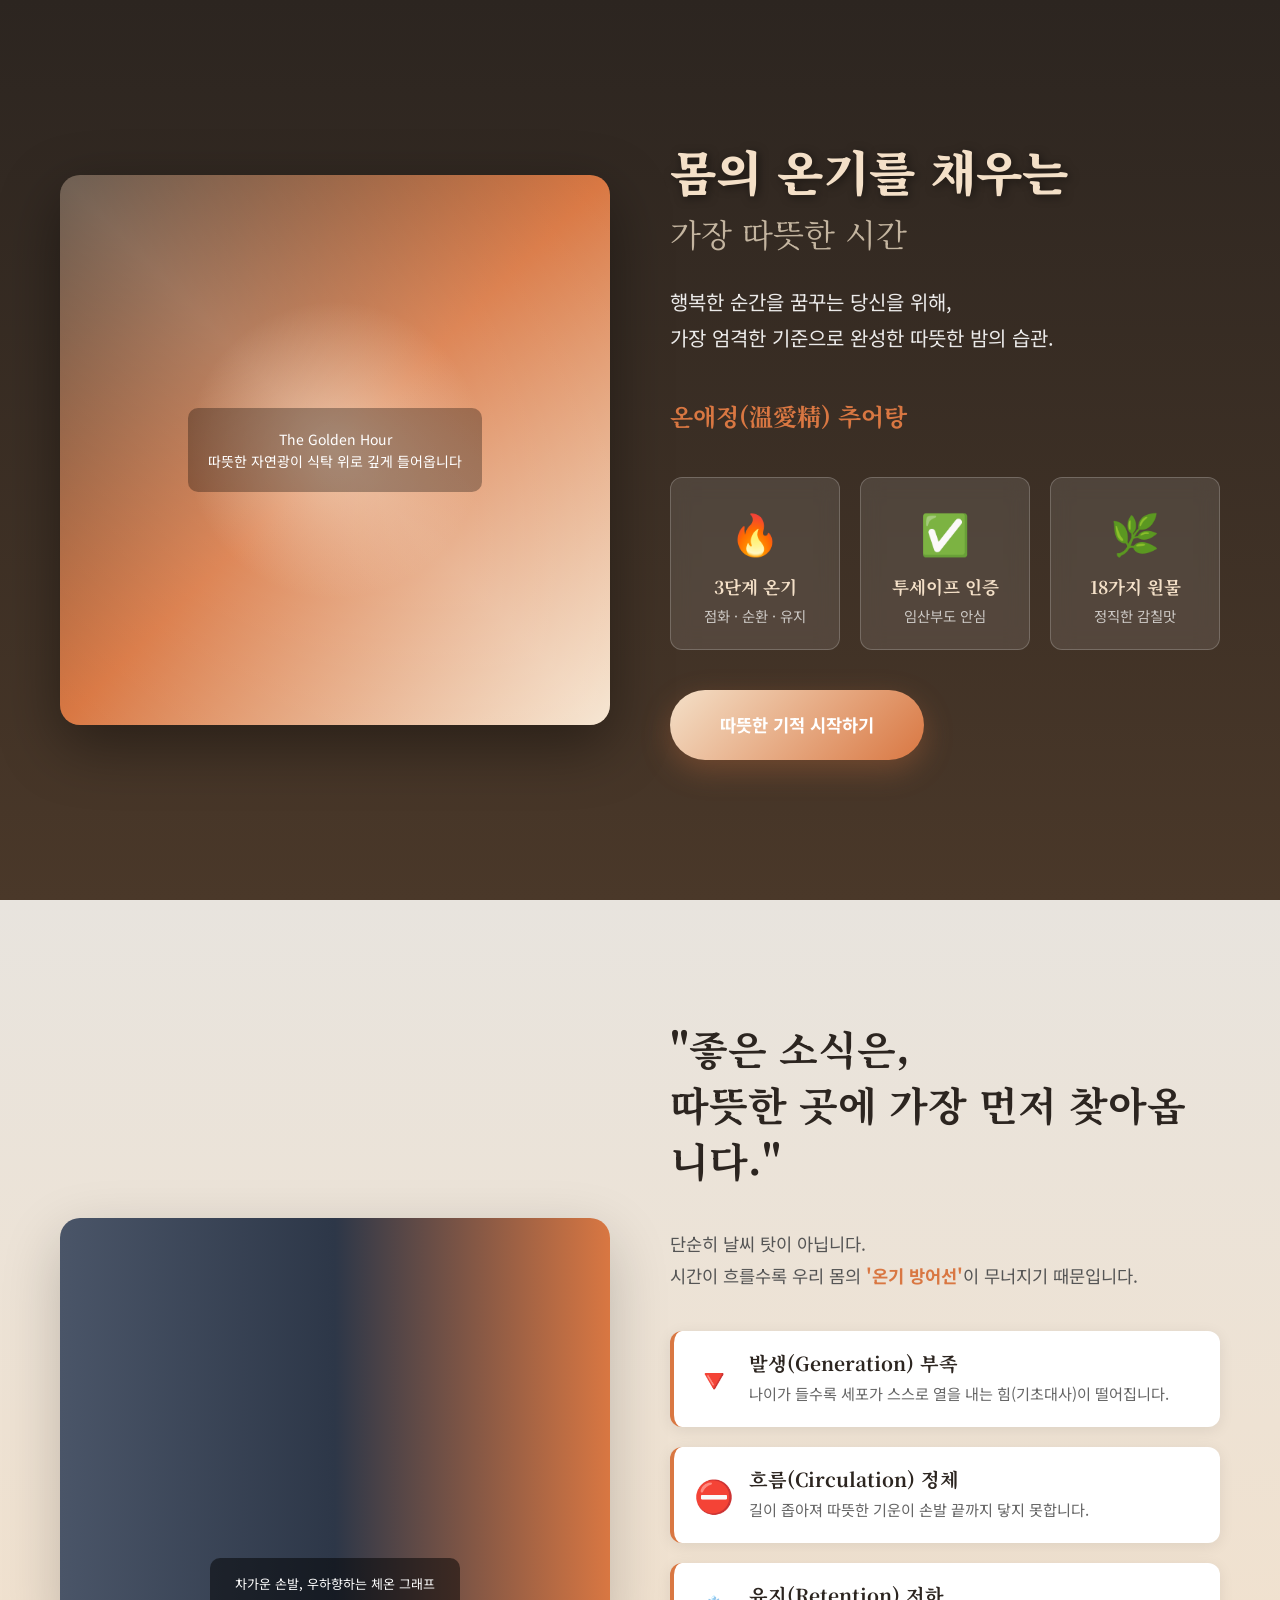
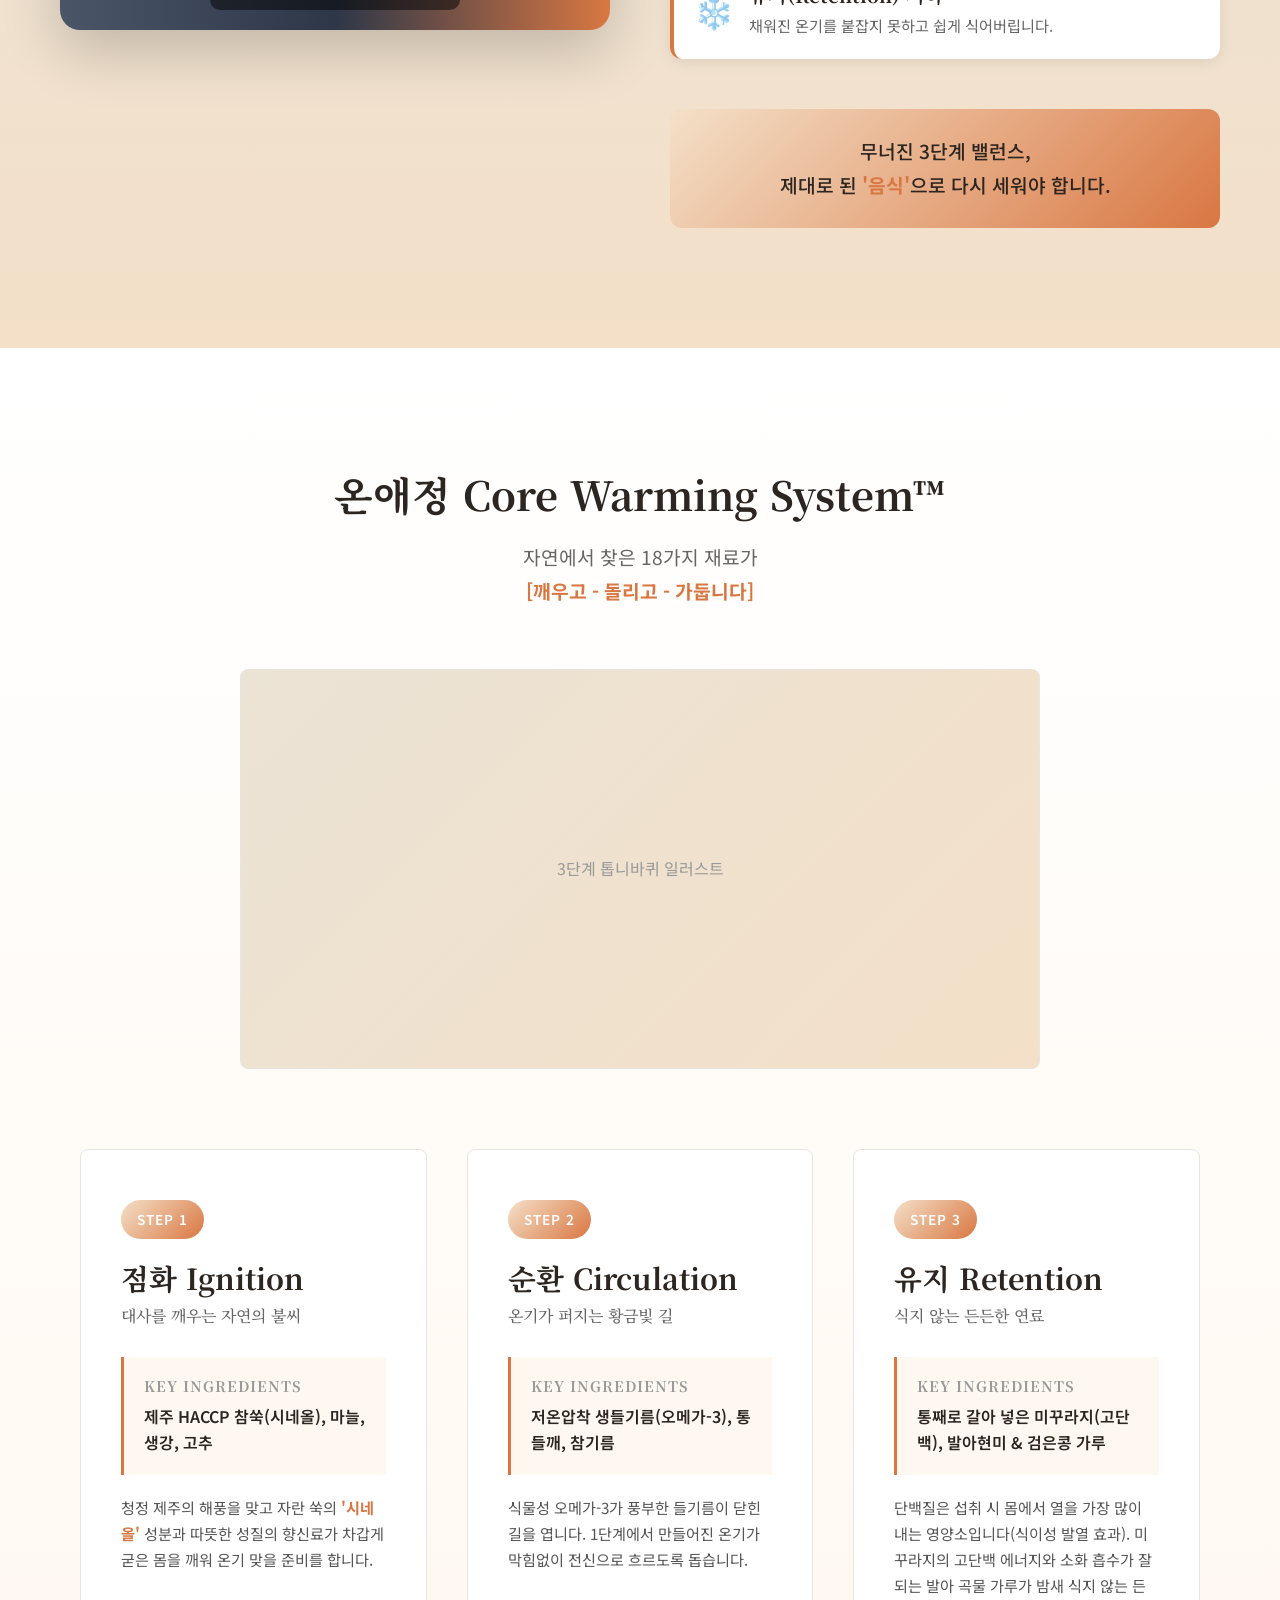
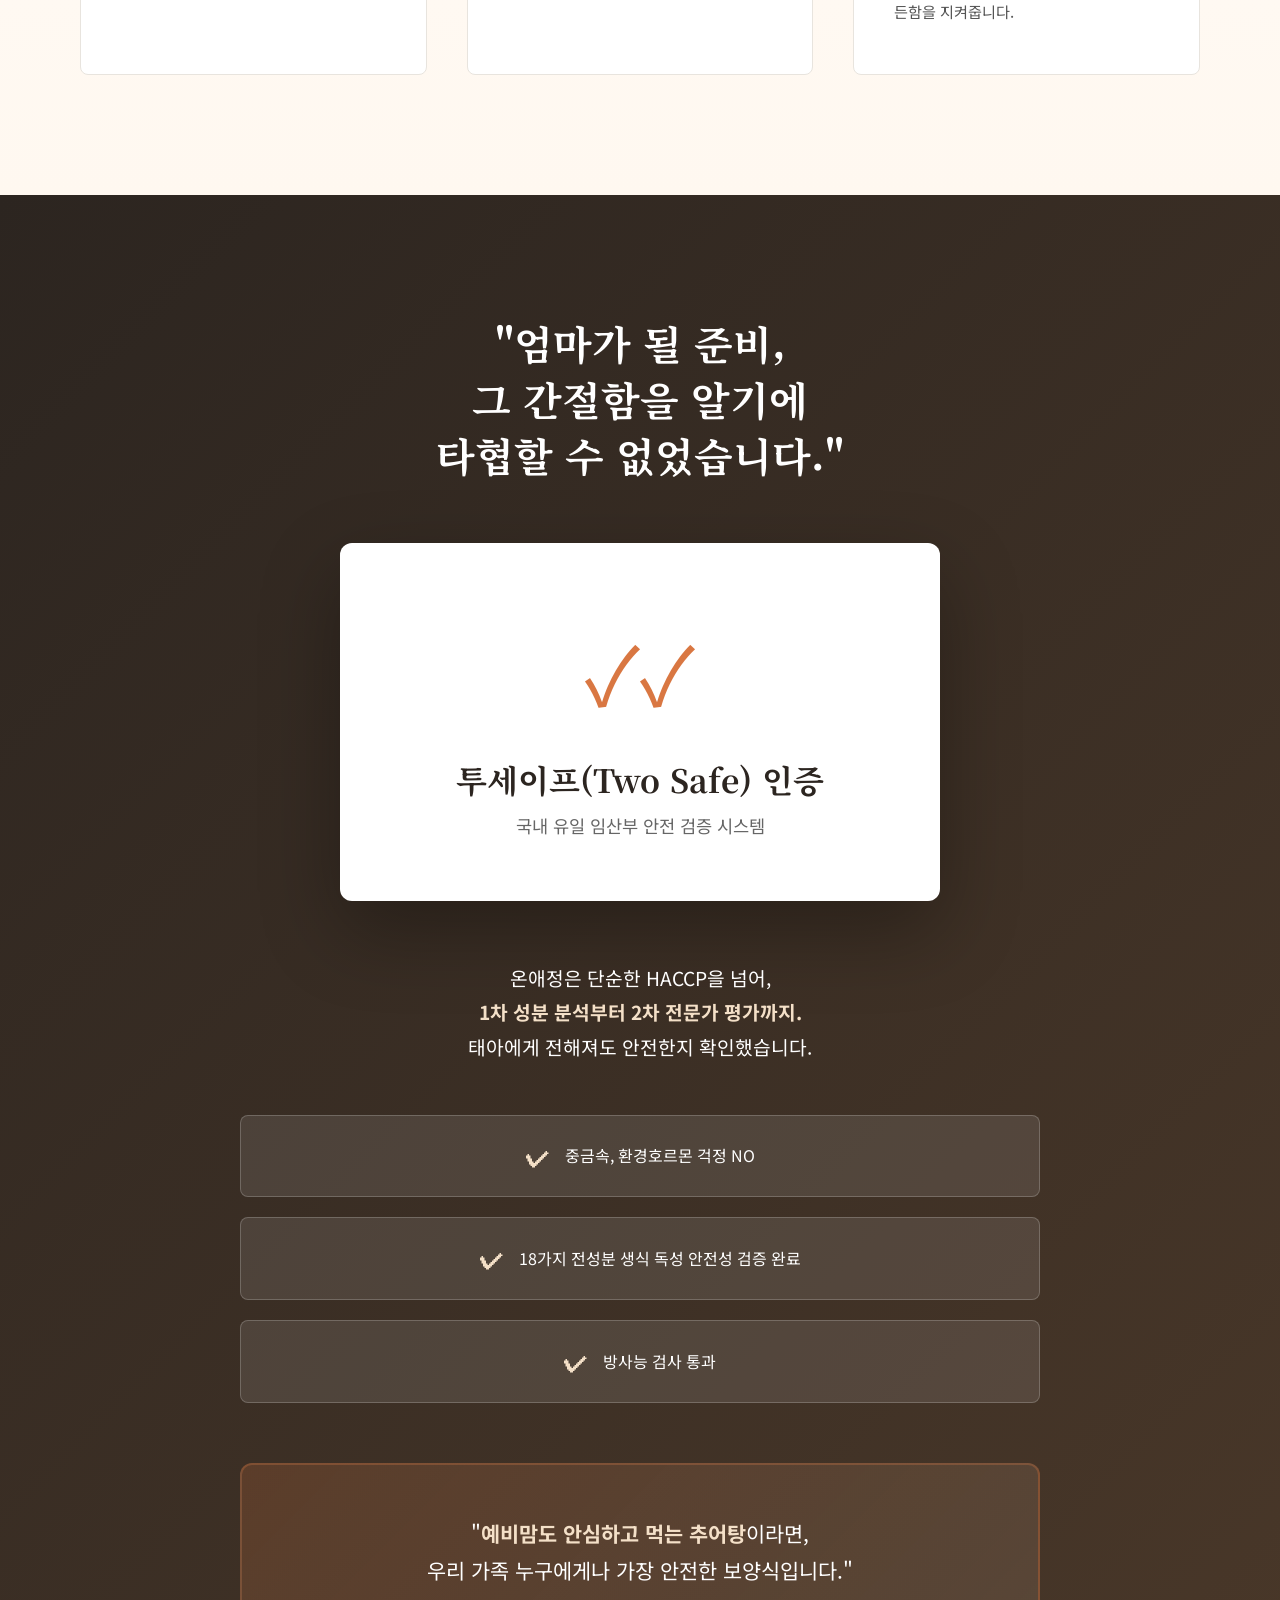
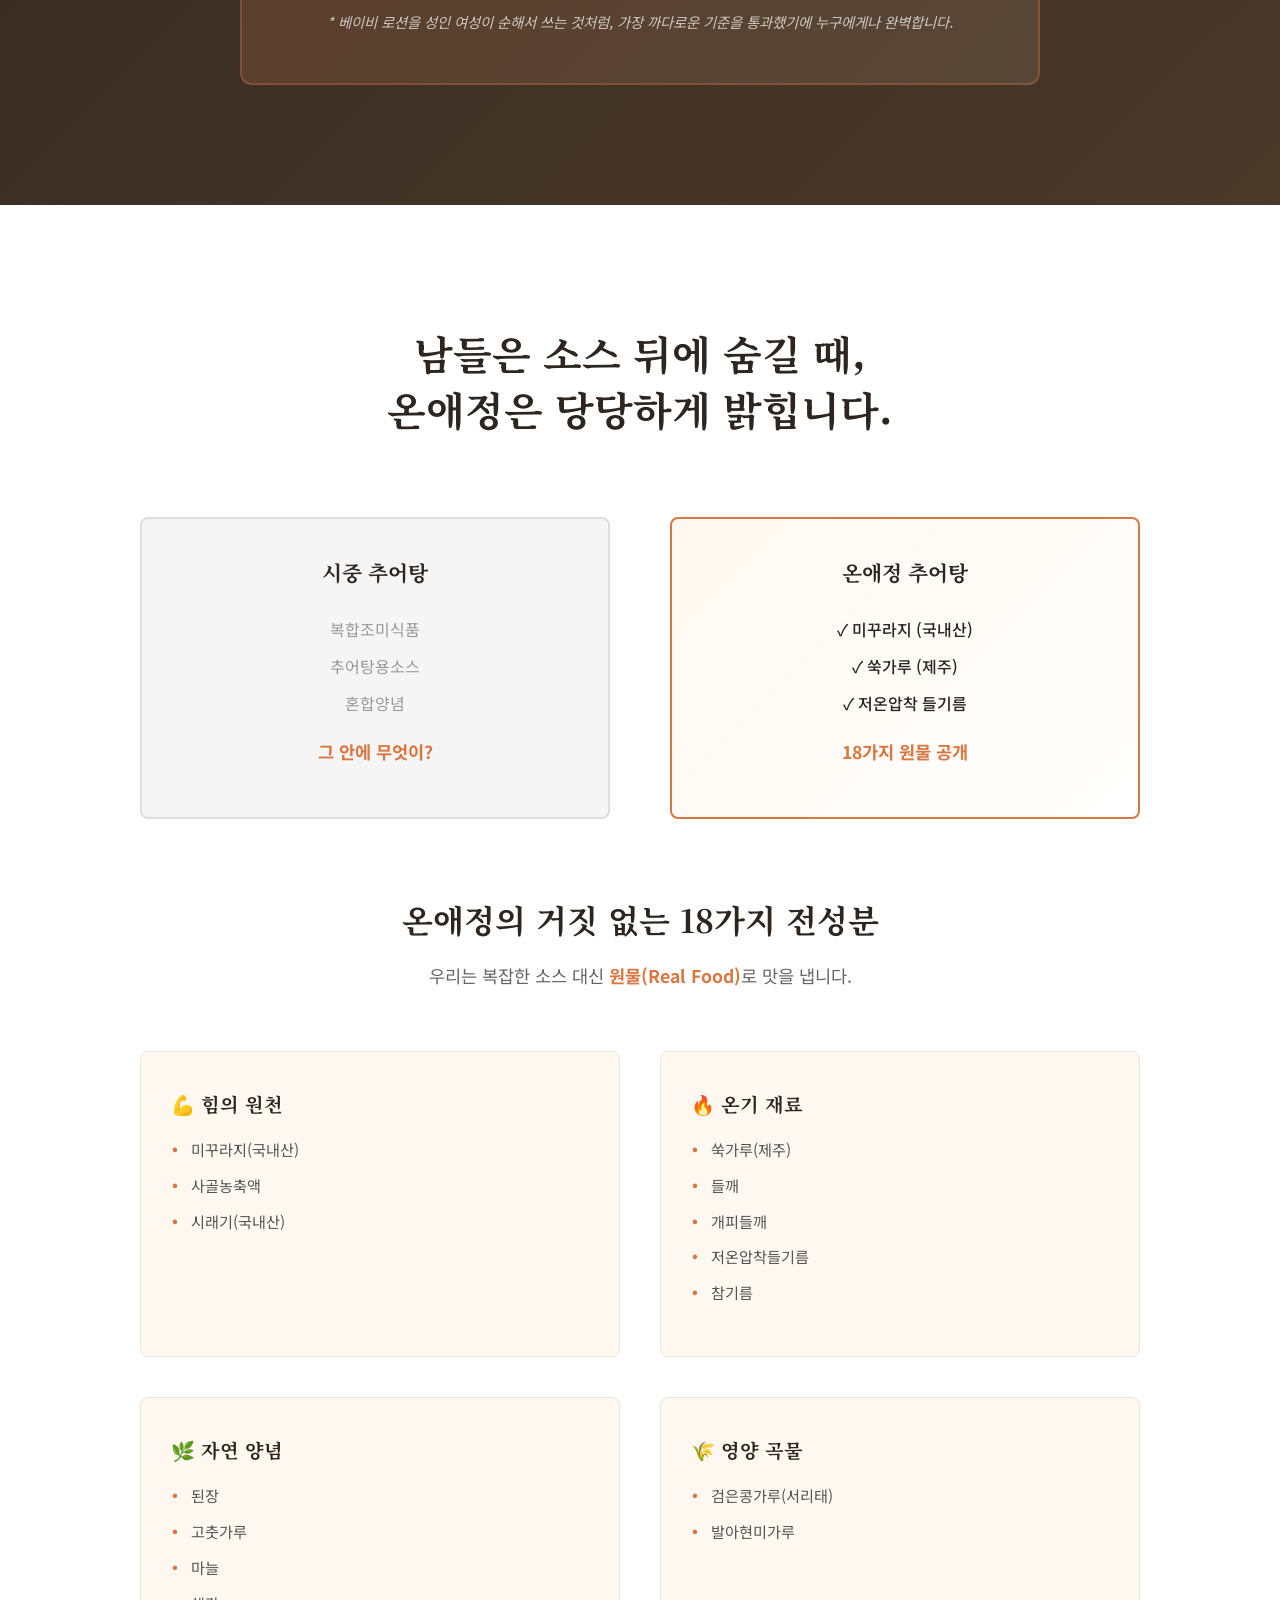
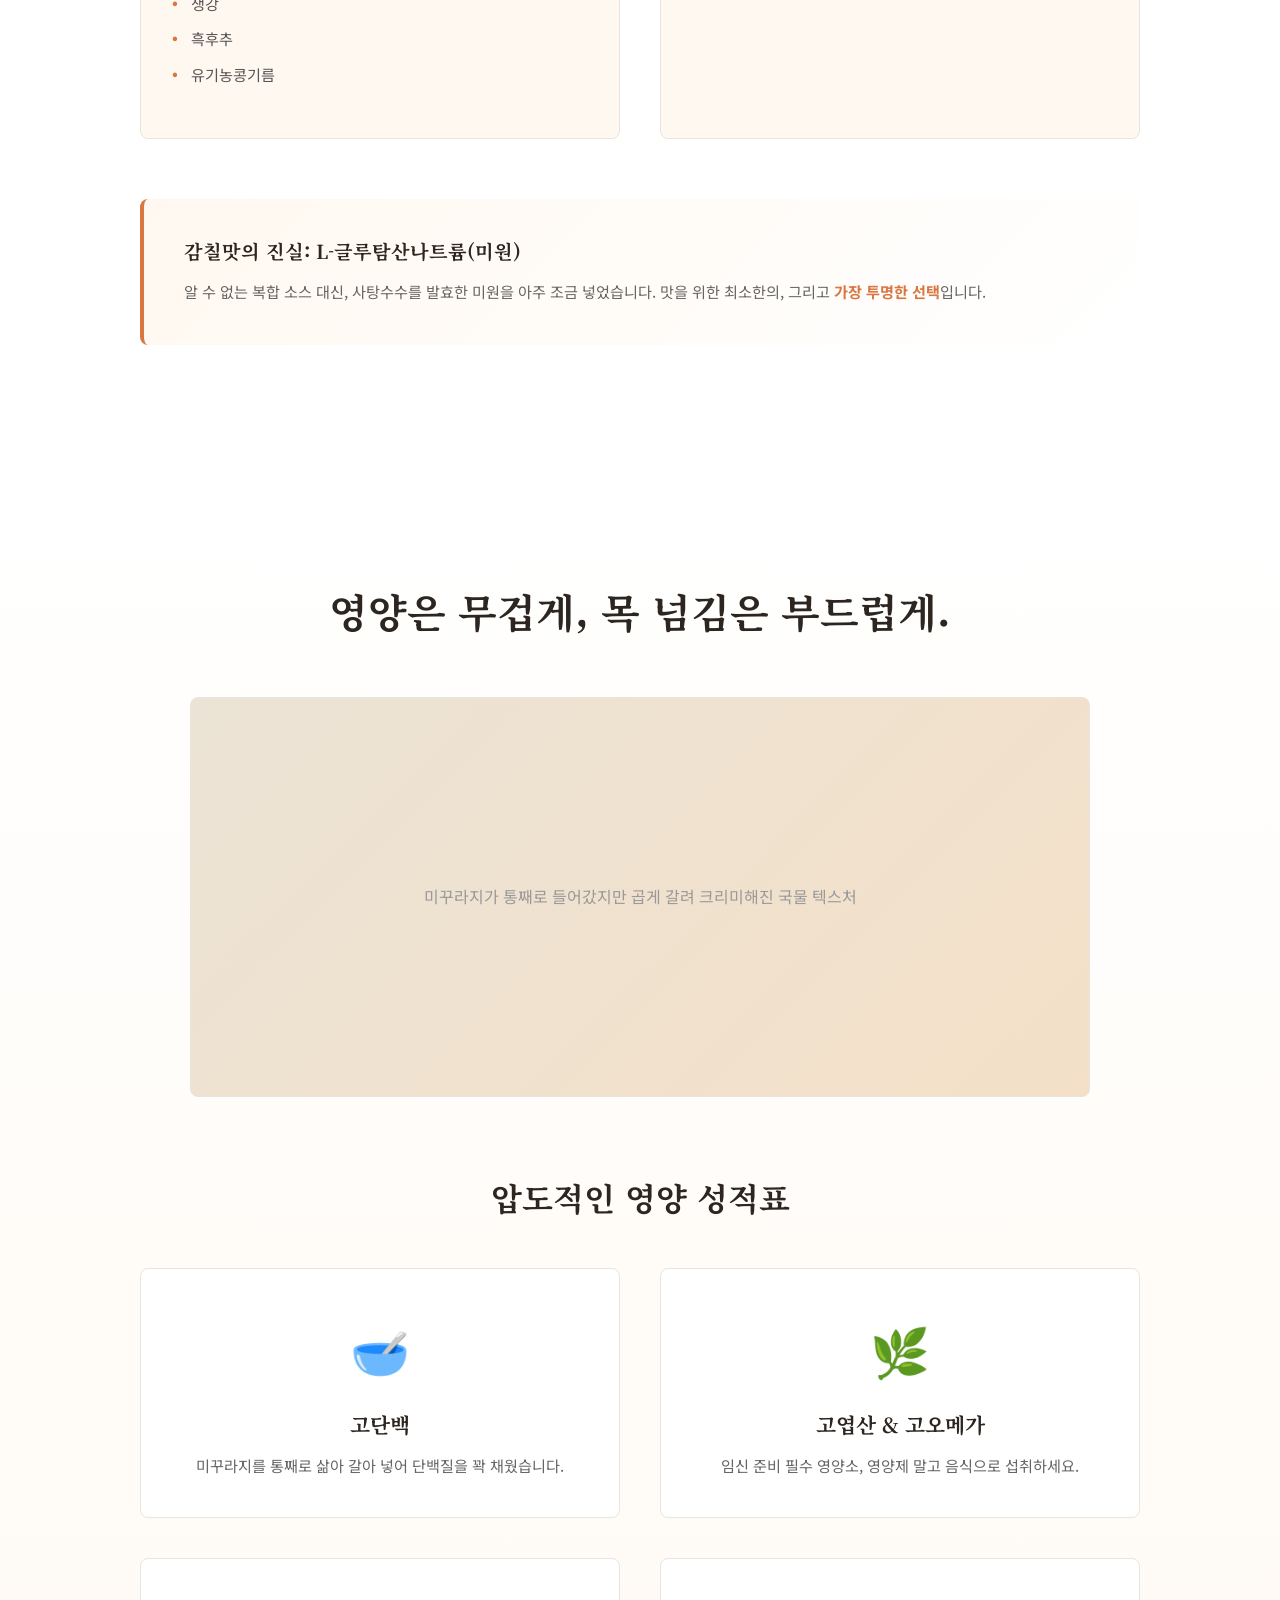
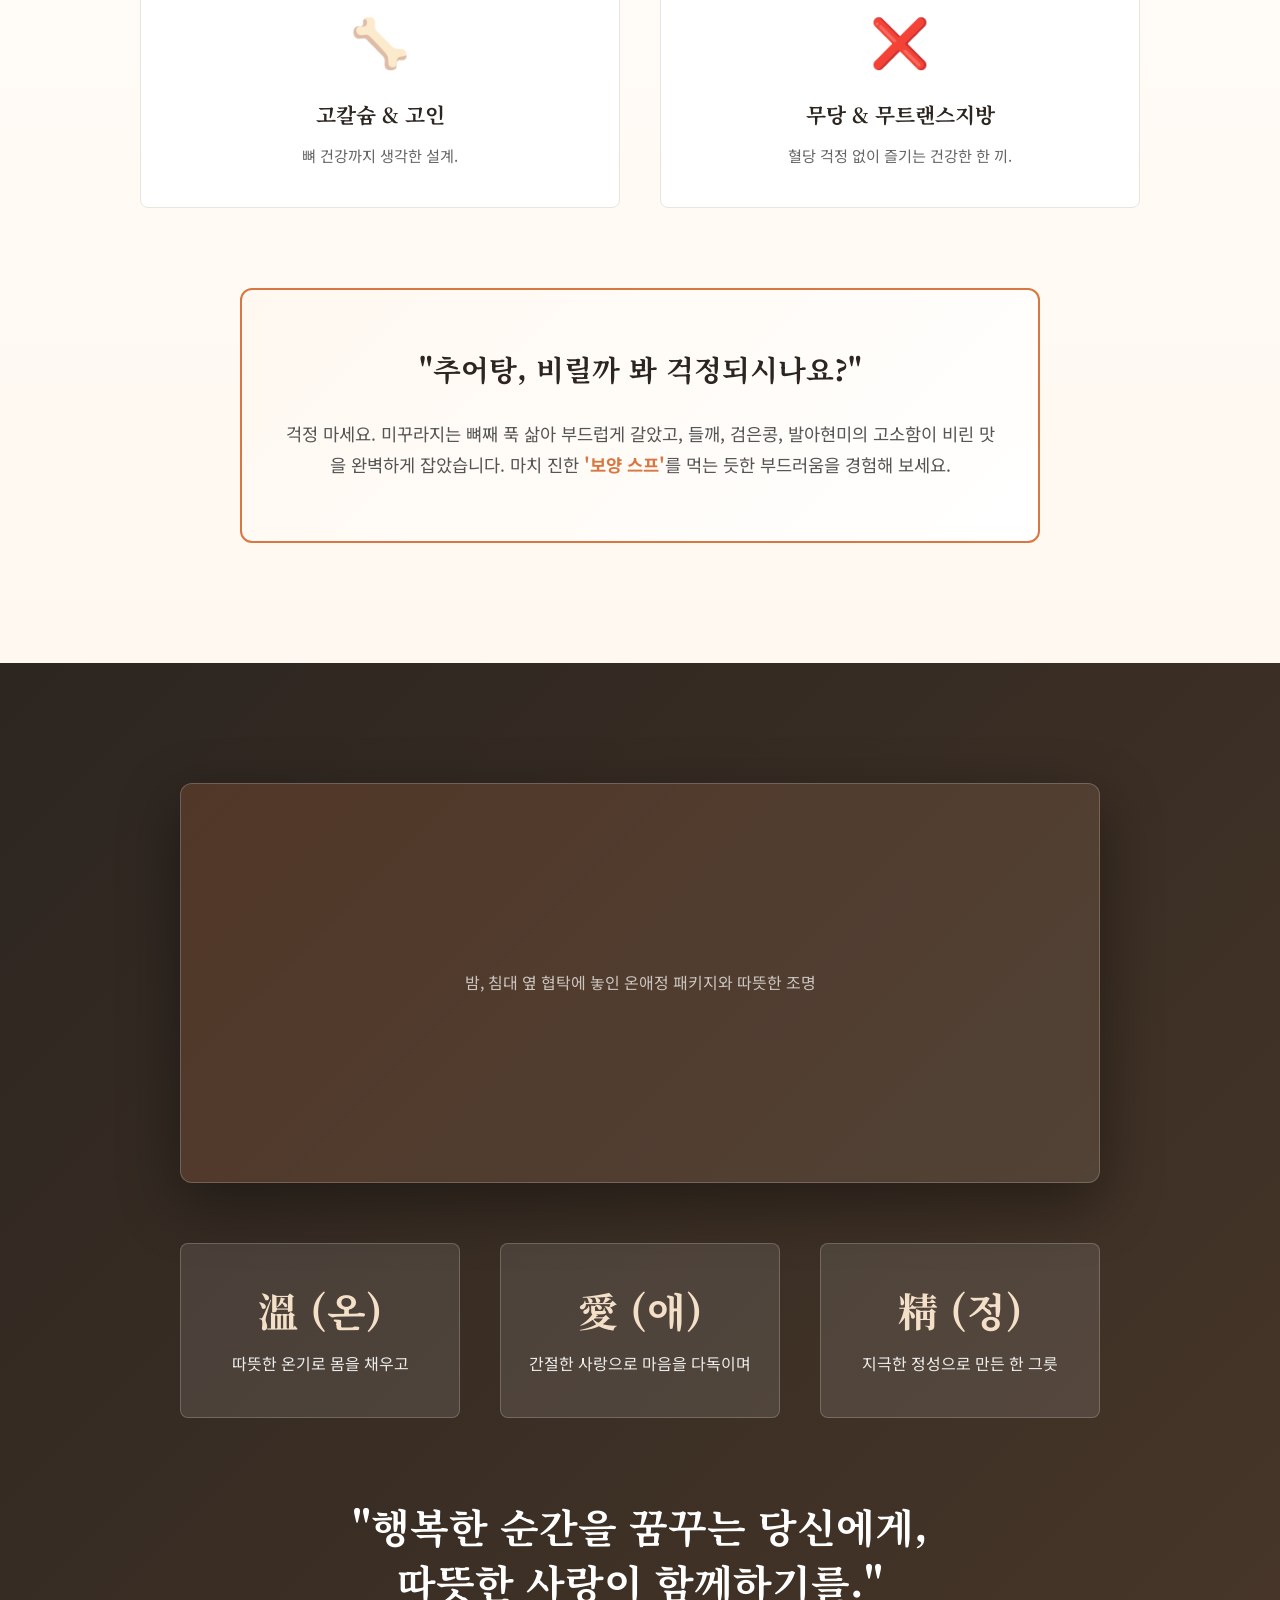
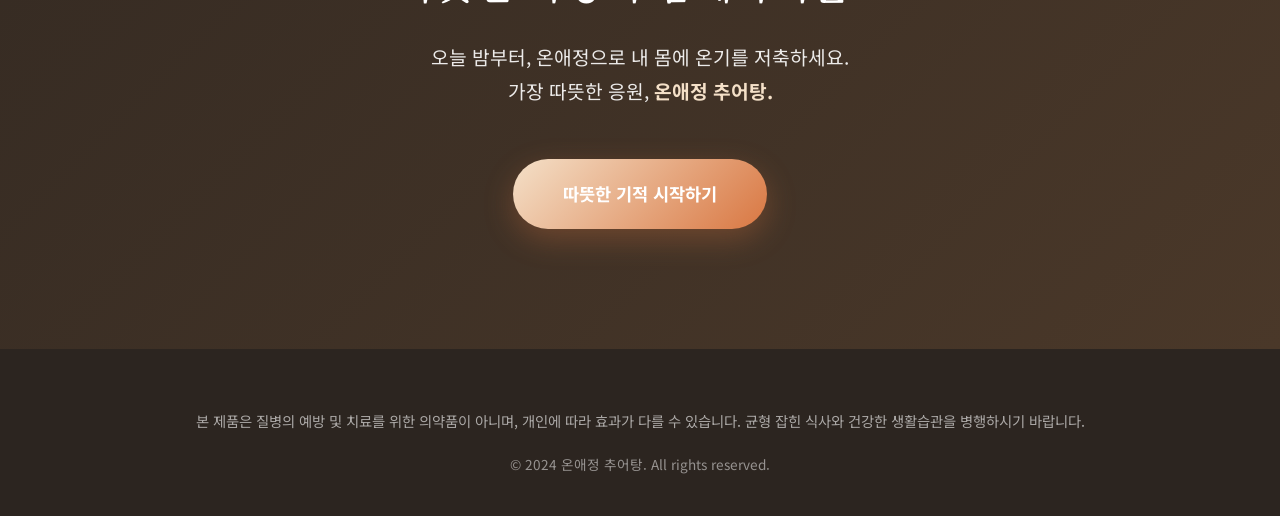
==== commit 355b2d14: "🎯 Complete Redesign: Anchor & Expand 전략 (임산부 기준 → 전체 확장) 타겟팅 전략: '가장 까다로운 기준(임신 준비)을 통과했기에, 누구에게나 가장" ====
--- a/index.html
+++ b/index.html
@@ -13,15 +13,15 @@
     <!-- Progress Bar -->
     <div class="scroll-progress"></div>
 
-    <!-- SECTION 1. INTRO - 노을빛을 받은 식탁 -->
+    <!-- SECTION 1. INTRO - The Golden Hour -->
     <section class="intro-section">
         <div class="intro-container">
             <div class="intro-hero-image">
-                <!-- AI Generated Image Placeholder -->
+                <!-- AI Generated Image: Golden hour light on dining table -->
                 <div class="hero-image-placeholder">
                     <div class="hero-glow"></div>
                     <div class="hero-light-effect"></div>
-                    <p class="hero-image-desc">노을빛을 받은 식탁<br>Cinematic food photography of rustic earthenware pot</p>
+                    <p class="hero-image-desc">The Golden Hour<br>따뜻한 자연광이 식탁 위로 깊게 들어옵니다</p>
                 </div>
             </div>
             
@@ -32,390 +32,410 @@
                 </h1>
                 
                 <p class="intro-copy">
-                    몸이 차가운 당신을 위한,<br>
-                    가장 따뜻한 밤의 습관.
-                </p>
+                    행복한 순간을 꿈꾸는 당신을 위해,<br>
+                    가장 엄격한 기준으로 완성한 따뜻한 밤의 습관.
+                </p>
+                
+                <p class="intro-brand">온애정(溫愛精) 추어탕</p>
                 
                 <div class="intro-feature-cards">
                     <div class="feature-card">
-                        <div class="feature-icon">🌾</div>
-                        <h3>온기 3단계</h3>
-                        <p>깨우다 · 돌리다 · 가두다</p>
-                    </div>
-                    <div class="feature-card">
-                        <div class="feature-icon">🔬</div>
-                        <h3>마이크로 분말화</h3>
-                        <p>120°C 고압 유화</p>
+                        <div class="feature-icon">🔥</div>
+                        <h3>3단계 온기</h3>
+                        <p>점화 · 순환 · 유지</p>
                     </div>
                     <div class="feature-card">
                         <div class="feature-icon">✅</div>
-                        <h3>MotherToSafe</h3>
+                        <h3>투세이프 인증</h3>
                         <p>임산부도 안심</p>
                     </div>
-                </div>
-                
-                <a href="#solution" class="intro-cta">온기 3단계 보러가기</a>
-            </div>
-        </div>
-    </section>
-
-    <!-- SECTION 2. PROBLEM - 차가움과 따뜻함의 대비 -->
+                    <div class="feature-card">
+                        <div class="feature-icon">🌿</div>
+                        <h3>18가지 원물</h3>
+                        <p>정직한 감칠맛</p>
+                    </div>
+                </div>
+                
+                <a href="#solution" class="intro-cta">따뜻한 기적 시작하기</a>
+            </div>
+        </div>
+    </section>
+
+    <!-- SECTION 2. PROBLEM - 공감과 문제 제기 -->
     <section class="problem-section">
         <div class="problem-container">
             <div class="problem-visual">
-                <!-- AI Generated Image Placeholder -->
+                <!-- AI Generated Image: Cold hands, socks, temperature graph -->
                 <div class="problem-image-placeholder">
-                    <div class="coldness-side"></div>
-                    <div class="warmth-side"></div>
-                    <p class="problem-image-desc">차가움과 따뜻함의 대비<br>Abstract conceptual photography</p>
+                    <div class="coldness-visual"></div>
+                    <p class="problem-image-desc">차가운 손발, 우하향하는 체온 그래프</p>
                 </div>
             </div>
             
             <div class="problem-content">
                 <h2 class="problem-title">
-                    "손발이 차가운 건<br>
-                    그저 날씨 탓만은 아닙니다"
+                    "좋은 소식은,<br>
+                    따뜻한 곳에 가장 먼저 찾아옵니다."
                 </h2>
                 
-                <div class="problem-facts">
-                    <div class="fact-item">
-                        <div class="fact-number">62%</div>
-                        <div class="fact-desc">20~40대 여성이 겪는<br>수족냉증·한랭증</div>
-                    </div>
-                    <div class="fact-item">
-                        <div class="fact-number">36.2°C</div>
-                        <div class="fact-desc">낮아진 평균 체온<br>(100년 전 36.8°C)</div>
-                    </div>
-                </div>
+                <p class="problem-intro">
+                    단순히 날씨 탓이 아닙니다.<br>
+                    시간이 흐를수록 우리 몸의 <strong>'온기 방어선'</strong>이 무너지기 때문입니다.
+                </p>
                 
                 <div class="problem-list">
+                    <div class="problem-item">
+                        <div class="problem-icon">🔻</div>
+                        <div class="problem-text">
+                            <h4>발생(Generation) 부족</h4>
+                            <p>나이가 들수록 세포가 스스로 열을 내는 힘(기초대사)이 떨어집니다.</p>
+                        </div>
+                    </div>
+                    <div class="problem-item">
+                        <div class="problem-icon">⛔</div>
+                        <div class="problem-text">
+                            <h4>흐름(Circulation) 정체</h4>
+                            <p>길이 좁아져 따뜻한 기운이 손발 끝까지 닿지 못합니다.</p>
+                        </div>
+                    </div>
                     <div class="problem-item">
                         <div class="problem-icon">❄️</div>
                         <div class="problem-text">
-                            <h4>손발이 얼음장처럼</h4>
-                            <p>계절과 관계없이 손끝, 발끝이 차갑다</p>
+                            <h4>유지(Retention) 저하</h4>
+                            <p>채워진 온기를 붙잡지 못하고 쉽게 식어버립니다.</p>
                         </div>
                     </div>
-                    <div class="problem-item">
-                        <div class="problem-icon">😴</div>
-                        <div class="problem-text">
-                            <h4>피로가 쉽게 풀리지 않음</h4>
-                            <p>충분히 자도 몸이 무겁고 나른하다</p>
-                        </div>
-                    </div>
-                    <div class="problem-item">
-                        <div class="problem-icon">🌀</div>
-                        <div class="problem-text">
-                            <h4>순환이 잘 안 되는 느낌</h4>
-                            <p>저림, 붓기, 소화불량이 반복된다</p>
-                        </div>
-                    </div>
-                </div>
-                
-                <div class="problem-conclusion">
-                    <p>이 모든 증상의 공통점은 <strong>'체내 온기 부족'</strong>입니다.</p>
-                </div>
-            </div>
-        </div>
-    </section>
-
-    <!-- SECTION 3. SOLUTION - Clean & Chic 온기 3단계 -->
-    <section class="solution-section-clean">
-        <div class="solution-container-clean">
-            <div class="solution-header-clean">
-                <h2 class="solution-title-clean">Core Warming System™</h2>
-                <p class="solution-subtitle-clean">
-                    깨우고, 돌리고, 가두는 과학적 온기 흐름
-                </p>
-            </div>
-            
-            <!-- Clean & Chic 3단 카드 -->
-            <div class="steps-clean-grid">
-                <!-- STEP 1: Wake Up -->
-                <div class="step-clean-card">
-                    <div class="step-icon-clean">🌿</div>
-                    <h3 class="step-number-clean">STEP 1</h3>
-                    <h4 class="step-title-en">Wake Up</h4>
-                    <p class="step-title-kr">깨우다</p>
-                    
-                    <div class="step-keyword">
-                        <h5 class="keyword-title">Cineol</h5>
-                        <p class="keyword-subtitle">(시네올)</p>
-                    </div>
-                    
-                    <p class="step-oneline">긴장 이완 & 순환 준비</p>
-                </div>
-                
-                <!-- STEP 2: Flow -->
-                <div class="step-clean-card">
-                    <div class="step-icon-clean">💧</div>
-                    <h3 class="step-number-clean">STEP 2</h3>
-                    <h4 class="step-title-en">Flow</h4>
-                    <p class="step-title-kr">돌리다</p>
-                    
-                    <div class="step-keyword">
-                        <h5 class="keyword-title">Omega-3</h5>
-                        <p class="keyword-subtitle">(오메가3)</p>
-                    </div>
-                    
-                    <p class="step-oneline">막힘없는 온기 전달</p>
-                </div>
-                
-                <!-- STEP 3: Lock -->
-                <div class="step-clean-card">
-                    <div class="step-icon-clean">🐟</div>
-                    <h3 class="step-number-clean">STEP 3</h3>
-                    <h4 class="step-title-en">Lock</h4>
-                    <p class="step-title-kr">가두다</p>
-                    
-                    <div class="step-keyword">
-                        <h5 class="keyword-title">High-Protein</h5>
-                        <p class="keyword-subtitle">(고단백)</p>
-                    </div>
-                    
-                    <p class="step-oneline">스스로 열을 내는 힘</p>
-                </div>
-            </div>
-            
-            <!-- 시너지 원료 15종 -->
-            <div class="synergy-ingredients">
-                <h4 class="synergy-title">시너지 원료 15종</h4>
-                <div class="ingredient-icons">
-                    <span class="ingredient-icon-small" title="생강">🫚</span>
-                    <span class="ingredient-icon-small" title="고춧가루">🌶️</span>
-                    <span class="ingredient-icon-small" title="흑후추">⚫</span>
-                    <span class="ingredient-icon-small" title="검은콩">🫘</span>
-                    <span class="ingredient-icon-small" title="마늘">🧄</span>
-                    <span class="ingredient-icon-small" title="양파">🧅</span>
-                    <span class="ingredient-icon-small" title="대파">🌱</span>
-                    <span class="ingredient-icon-small" title="된장">🍜</span>
-                    <span class="ingredient-icon-small" title="들깨">🌰</span>
-                    <span class="ingredient-icon-small" title="참기름">🛢️</span>
-                    <span class="ingredient-icon-small" title="발아현미">🌾</span>
-                    <span class="ingredient-icon-small" title="사골육수">🍖</span>
-                    <span class="ingredient-icon-small" title="소금">🧂</span>
-                    <span class="ingredient-icon-small" title="천연조미료">✨</span>
-                    <span class="ingredient-icon-small" title="대두유">🌿</span>
-                </div>
-                <p class="synergy-subtitle">"3단계를 돕는 조연 원료들"</p>
-            </div>
-            
-            <!-- 하단 각주 -->
-            <div class="steps-footer-references">
-                <p class="ref-footnote">
-                    *Key Ingredients Ref: J. Pharm. Pharmacol (2004), Am J Clin Nutr (2002), J Am Coll Nutr (2002), Metabolism (2012)
-                </p>
-            </div>
-        </div>
-    </section>
-
-    <!-- SECTION 4. TECHNOLOGY - Clean & Chic 스타일 -->
-    <section class="technology-section-clean">
-        <div class="technology-container-clean">
-            <!-- 매크로 이미지 Hero -->
-            <div class="technology-hero-image">
-                <div class="technology-image-placeholder-clean">
-                    <div class="powder-dissolving-effect"></div>
-                    <p class="tech-image-desc-clean">초미세 가루가 물에 녹는 순간<br>Ultra macro photography</p>
-                </div>
-            </div>
-            
-            <!-- 메시지 (간결하게) -->
-            <div class="technology-message-clean">
-                <h2 class="technology-title-clean">소화가 걱정되나요?</h2>
-                <p class="technology-subtitle-clean">
-                    뼈까지 녹여낸<br>
-                    <strong>고압 유화 & 미세 분말</strong>입니다.
-                </p>
-            </div>
-            
-            <!-- 기술 스펙 (최소화) -->
-            <div class="technology-specs-clean">
-                <div class="spec-item-clean">
-                    <h4>Micro-Powder</h4>
-                    <p>초미세 입자 가공</p>
-                </div>
-                <div class="spec-item-clean">
-                    <h4>120°C High-Pressure</h4>
-                    <p>고압 유화 공정</p>
-                </div>
-            </div>
-        </div>
-    </section>
-
-    <!-- SECTION 5. TRANSPARENCY - 영수증 컨셉 (Clean & Chic) -->
-    <section class="trust-section-clean">
-        <div class="trust-container-clean">
-            <h2 class="trust-title-clean">TRANSPARENCY</h2>
-            
-            
-            <!-- 영수증 스타일 박스 -->
-            <div class="receipt-box-clean">
-                <div class="receipt-header-clean">
-                    <p>온애정 추어탕</p>
-                    <p>전성분 공개</p>
-                    <p>───────────────</p>
-                </div>
-                
-                <div class="receipt-items-clean">
-                    <div class="receipt-line-clean">
-                        <span class="item-name">미꾸라지 (남원산)</span>
-                        <span class="item-check">✓</span>
-                    </div>
-                    <div class="receipt-line-clean">
-                        <span class="item-name">사골육수</span>
-                        <span class="item-check">✓</span>
-                    </div>
-                    <div class="receipt-line-clean">
-                        <span class="item-name">발아현미</span>
-                        <span class="item-check">✓</span>
-                    </div>
-                    <div class="receipt-line-clean">
-                        <span class="item-name">검은콩</span>
-                        <span class="item-check">✓</span>
-                    </div>
-                    <div class="receipt-line-clean">
-                        <span class="item-name">마늘 (국산)</span>
-                        <span class="item-check">✓</span>
-                    </div>
-                    <div class="receipt-line-clean">
-                        <span class="item-name">생강 (국산)</span>
-                        <span class="item-check">✓</span>
-                    </div>
-                    <div class="receipt-line-clean">
-                        <span class="item-name">고춧가루 (국산)</span>
-                        <span class="item-check">✓</span>
-                    </div>
-                    <div class="receipt-line-clean">
-                        <span class="item-name">된장 (국산)</span>
-                        <span class="item-check">✓</span>
-                    </div>
-                    <div class="receipt-line-clean">
-                        <span class="item-name">양파 (국산)</span>
-                        <span class="item-check">✓</span>
-                    </div>
-                    <div class="receipt-line-clean">
-                        <span class="item-name">대파 (국산)</span>
-                        <span class="item-check">✓</span>
-                    </div>
-                    <div class="receipt-line-clean">
-                        <span class="item-name">들기름 (국산)</span>
-                        <span class="item-check">✓</span>
-                    </div>
-                    <div class="receipt-line-clean">
-                        <span class="item-name">참기름 (국산)</span>
-                        <span class="item-check">✓</span>
-                    </div>
-                    <div class="receipt-line-clean">
-                        <span class="item-name">후추 (수입산)</span>
-                        <span class="item-check">✓</span>
-                    </div>
-                    <div class="receipt-line-clean">
-                        <span class="item-name">제주 쑥 분말</span>
-                        <span class="item-check">✓</span>
-                    </div>
-                    <div class="receipt-line-clean">
-                        <span class="item-name">들깨</span>
-                        <span class="item-check">✓</span>
-                    </div>
-                    <div class="receipt-line-clean">
-                        <span class="item-name">소금</span>
-                        <span class="item-check">✓</span>
-                    </div>
-                    <div class="receipt-line-clean">
-                        <span class="item-name">Non-GMO 대두유</span>
-                        <span class="item-check">✓</span>
-                    </div>
-                    <div class="receipt-line-clean">
-                        <span class="item-name">천연 조미료</span>
-                        <span class="item-check">✓</span>
-                    </div>
-                    <div class="receipt-line-clean">
-                        <span class="item-name">L-Glutamate Sodium</span>
-                        <span class="item-check">✓</span>
-                    </div>
-                </div>
-                
-                <div class="receipt-footer-clean">
-                    <p>───────────────</p>
-                    <div class="receipt-line-clean total-line">
-                        <span>TOTAL INGREDIENTS</span>
-                        <span>19종</span>
-                    </div>
-                </div>
-            </div>
-            
-            <!-- 검사 성적서 -->
-            <div class="certificate-grid-clean">
-                <div class="cert-item-clean">
-                    <h4>중금속 검사</h4>
-                    <p class="cert-result-clean">불검출</p>
-                </div>
-                <div class="cert-item-clean">
-                    <h4>항생제 검사</h4>
-                    <p class="cert-result-clean">불검출</p>
-                </div>
-                <div class="cert-item-clean">
-                    <h4>마더투세이프</h4>
-                    <p class="cert-result-clean">인증 완료</p>
-                </div>
-            </div>
-            
-            <!-- 팩트 메시지 -->
-            <div class="trust-footnote-clean">
-                <p>비소 0.01mg/kg 검출. 영유아식 기준의 1/10 수준. 안전.</p>
-            </div>
-        </div>
-    </section>
-
-    <!-- SECTION 6. OUTRO - 완전한 온기의 포옹 -->
-    <section class="outro-section">
-        <div class="outro-container">
-            <!-- AI Generated Lifestyle Image -->
+                </div>
+                
+                <p class="problem-conclusion">
+                    무너진 3단계 밸런스,<br>
+                    제대로 된 <strong>'음식'</strong>으로 다시 세워야 합니다.
+                </p>
+            </div>
+        </div>
+    </section>
+
+    <!-- SECTION 3. SOLUTION - Core Warming System™ -->
+    <section id="solution" class="solution-section-anchor">
+        <div class="solution-container-anchor">
+            <div class="solution-header-anchor">
+                <h2 class="solution-title-anchor">온애정 Core Warming System™</h2>
+                <p class="solution-subtitle-anchor">
+                    자연에서 찾은 18가지 재료가<br>
+                    <strong>[깨우고 - 돌리고 - 가둡니다]</strong>
+                </p>
+            </div>
+            
+            <!-- AI Generated: 3-step mechanism illustration -->
+            <div class="mechanism-visual">
+                <div class="mechanism-placeholder">
+                    <p>3단계 톱니바퀴 일러스트</p>
+                </div>
+            </div>
+            
+            <!-- 3 Steps -->
+            <div class="steps-anchor-grid">
+                <!-- STEP 1: Ignition -->
+                <div class="step-anchor-card">
+                    <div class="step-badge">STEP 1</div>
+                    <h3 class="step-title-main">점화 Ignition</h3>
+                    <h4 class="step-title-sub">대사를 깨우는 자연의 불씨</h4>
+                    
+                    <div class="step-ingredients">
+                        <h5>Key Ingredients</h5>
+                        <p>제주 HACCP 참쑥(시네올), 마늘, 생강, 고추</p>
+                    </div>
+                    
+                    <div class="step-logic">
+                        <p>
+                            청정 제주의 해풍을 맞고 자란 쑥의 <strong>'시네올'</strong> 성분과 
+                            따뜻한 성질의 향신료가 차갑게 굳은 몸을 깨워 
+                            온기 맞을 준비를 합니다.
+                        </p>
+                    </div>
+                </div>
+                
+                <!-- STEP 2: Circulation -->
+                <div class="step-anchor-card">
+                    <div class="step-badge">STEP 2</div>
+                    <h3 class="step-title-main">순환 Circulation</h3>
+                    <h4 class="step-title-sub">온기가 퍼지는 황금빛 길</h4>
+                    
+                    <div class="step-ingredients">
+                        <h5>Key Ingredients</h5>
+                        <p>저온압착 생들기름(오메가-3), 통들깨, 참기름</p>
+                    </div>
+                    
+                    <div class="step-logic">
+                        <p>
+                            식물성 오메가-3가 풍부한 들기름이 닫힌 길을 엽니다. 
+                            1단계에서 만들어진 온기가 막힘없이 전신으로 
+                            흐르도록 돕습니다.
+                        </p>
+                    </div>
+                </div>
+                
+                <!-- STEP 3: Retention -->
+                <div class="step-anchor-card">
+                    <div class="step-badge">STEP 3</div>
+                    <h3 class="step-title-main">유지 Retention</h3>
+                    <h4 class="step-title-sub">식지 않는 든든한 연료</h4>
+                    
+                    <div class="step-ingredients">
+                        <h5>Key Ingredients</h5>
+                        <p>통째로 갈아 넣은 미꾸라지(고단백), 발아현미 & 검은콩 가루</p>
+                    </div>
+                    
+                    <div class="step-logic">
+                        <p>
+                            단백질은 섭취 시 몸에서 열을 가장 많이 내는 영양소입니다(식이성 발열 효과). 
+                            미꾸라지의 고단백 에너지와 소화 흡수가 잘되는 발아 곡물 가루가 
+                            밤새 식지 않는 든든함을 지켜줍니다.
+                        </p>
+                    </div>
+                </div>
+            </div>
+        </div>
+    </section>
+
+    <!-- SECTION 4. SAFETY - 투세이프 인증 (Anchor & Expand) -->
+    <section class="safety-section-anchor">
+        <div class="safety-container-anchor">
+            <div class="safety-header-anchor">
+                <h2 class="safety-title-anchor">
+                    "엄마가 될 준비,<br>
+                    그 간절함을 알기에<br>
+                    타협할 수 없었습니다."
+                </h2>
+            </div>
+            
+            <!-- Two-Safe Badge (Large) -->
+            <div class="twosafe-badge-large">
+                <div class="badge-icon-large">✓✓</div>
+                <h3>투세이프(Two Safe) 인증</h3>
+                <p>국내 유일 임산부 안전 검증 시스템</p>
+            </div>
+            
+            <div class="safety-content-anchor">
+                <p class="safety-intro">
+                    온애정은 단순한 HACCP을 넘어,<br>
+                    <strong>1차 성분 분석부터 2차 전문가 평가까지.</strong><br>
+                    태아에게 전해져도 안전한지 확인했습니다.
+                </p>
+                
+                <div class="safety-checks">
+                    <div class="check-item">
+                        <div class="check-icon">✔</div>
+                        <p>중금속, 환경호르몬 걱정 NO</p>
+                    </div>
+                    <div class="check-item">
+                        <div class="check-icon">✔</div>
+                        <p>18가지 전성분 생식 독성 안전성 검증 완료</p>
+                    </div>
+                    <div class="check-item">
+                        <div class="check-icon">✔</div>
+                        <p>방사능 검사 통과</p>
+                    </div>
+                </div>
+                
+                <div class="safety-expand-message">
+                    <p class="expand-copy">
+                        "<strong>예비맘도 안심하고 먹는 추어탕</strong>이라면,<br>
+                        우리 가족 누구에게나 가장 안전한 보양식입니다."
+                    </p>
+                    <p class="expand-note">
+                        * 베이비 로션을 성인 여성이 순해서 쓰는 것처럼, 
+                        가장 까다로운 기준을 통과했기에 누구에게나 완벽합니다.
+                    </p>
+                </div>
+            </div>
+        </div>
+    </section>
+
+    <!-- SECTION 5. TRANSPARENCY - 클린 라벨 -->
+    <section class="transparency-section-anchor">
+        <div class="transparency-container-anchor">
+            <div class="transparency-header-anchor">
+                <h2 class="transparency-title-anchor">
+                    남들은 소스 뒤에 숨길 때,<br>
+                    온애정은 당당하게 밝힙니다.
+                </h2>
+            </div>
+            
+            <!-- Visual Comparison -->
+            <div class="comparison-visual">
+                <div class="comparison-before">
+                    <h3>시중 추어탕</h3>
+                    <div class="ingredient-hidden">
+                        <p>복합조미식품</p>
+                        <p>추어탕용소스</p>
+                        <p>혼합양념</p>
+                        <p class="question">그 안에 무엇이?</p>
+                    </div>
+                </div>
+                <div class="comparison-after">
+                    <h3>온애정 추어탕</h3>
+                    <div class="ingredient-revealed">
+                        <p>✓ 미꾸라지 (국내산)</p>
+                        <p>✓ 쑥가루 (제주)</p>
+                        <p>✓ 저온압착 들기름</p>
+                        <p class="answer">18가지 원물 공개</p>
+                    </div>
+                </div>
+            </div>
+            
+            <div class="transparency-content">
+                <h3 class="ingredients-title">온애정의 거짓 없는 18가지 전성분</h3>
+                <p class="ingredients-intro">
+                    우리는 복잡한 소스 대신 <strong>원물(Real Food)</strong>로 맛을 냅니다.
+                </p>
+                
+                <div class="ingredients-grid-anchor">
+                    <div class="ingredient-category">
+                        <h4>💪 힘의 원천</h4>
+                        <ul>
+                            <li>미꾸라지(국내산)</li>
+                            <li>사골농축액</li>
+                            <li>시래기(국내산)</li>
+                        </ul>
+                    </div>
+                    
+                    <div class="ingredient-category">
+                        <h4>🔥 온기 재료</h4>
+                        <ul>
+                            <li>쑥가루(제주)</li>
+                            <li>들깨</li>
+                            <li>개피들깨</li>
+                            <li>저온압착들기름</li>
+                            <li>참기름</li>
+                        </ul>
+                    </div>
+                    
+                    <div class="ingredient-category">
+                        <h4>🌿 자연 양념</h4>
+                        <ul>
+                            <li>된장</li>
+                            <li>고춧가루</li>
+                            <li>마늘</li>
+                            <li>생강</li>
+                            <li>흑후추</li>
+                            <li>유기농콩기름</li>
+                        </ul>
+                    </div>
+                    
+                    <div class="ingredient-category">
+                        <h4>🌾 영양 곡물</h4>
+                        <ul>
+                            <li>검은콩가루(서리태)</li>
+                            <li>발아현미가루</li>
+                        </ul>
+                    </div>
+                </div>
+                
+                <!-- MSG 투명 공개 -->
+                <div class="msg-transparency">
+                    <h4>감칠맛의 진실: L-글루탐산나트륨(미원)</h4>
+                    <p class="msg-note">
+                        알 수 없는 복합 소스 대신, 사탕수수를 발효한 미원을 아주 조금 넣었습니다. 
+                        맛을 위한 최소한의, 그리고 <strong>가장 투명한 선택</strong>입니다.
+                    </p>
+                </div>
+            </div>
+        </div>
+    </section>
+
+    <!-- SECTION 6. NUTRITION & TASTE - 영양 스펙 & 맛 -->
+    <section class="nutrition-section-anchor">
+        <div class="nutrition-container-anchor">
+            <div class="nutrition-header">
+                <h2 class="nutrition-title">영양은 무겁게, 목 넘김은 부드럽게.</h2>
+            </div>
+            
+            <!-- Visual: Creamy texture close-up -->
+            <div class="texture-visual">
+                <div class="texture-placeholder">
+                    <p>미꾸라지가 통째로 들어갔지만 곱게 갈려 크리미해진 국물 텍스처</p>
+                </div>
+            </div>
+            
+            <div class="nutrition-specs">
+                <h3>압도적인 영양 성적표</h3>
+                
+                <div class="specs-grid">
+                    <div class="spec-card">
+                        <div class="spec-icon">🥣</div>
+                        <h4>고단백</h4>
+                        <p>미꾸라지를 통째로 삶아 갈아 넣어 단백질을 꽉 채웠습니다.</p>
+                    </div>
+                    
+                    <div class="spec-card">
+                        <div class="spec-icon">🌿</div>
+                        <h4>고엽산 & 고오메가</h4>
+                        <p>임신 준비 필수 영양소, 영양제 말고 음식으로 섭취하세요.</p>
+                    </div>
+                    
+                    <div class="spec-card">
+                        <div class="spec-icon">🦴</div>
+                        <h4>고칼슘 & 고인</h4>
+                        <p>뼈 건강까지 생각한 설계.</p>
+                    </div>
+                    
+                    <div class="spec-card">
+                        <div class="spec-icon">❌</div>
+                        <h4>무당 & 무트랜스지방</h4>
+                        <p>혈당 걱정 없이 즐기는 건강한 한 끼.</p>
+                    </div>
+                </div>
+            </div>
+            
+            <div class="taste-section">
+                <h3>"추어탕, 비릴까 봐 걱정되시나요?"</h3>
+                <p class="taste-answer">
+                    걱정 마세요. 미꾸라지는 뼈째 푹 삶아 부드럽게 갈았고, 
+                    들깨, 검은콩, 발아현미의 고소함이 비린 맛을 완벽하게 잡았습니다. 
+                    마치 진한 <strong>'보양 스프'</strong>를 먹는 듯한 부드러움을 경험해 보세요.
+                </p>
+            </div>
+        </div>
+    </section>
+
+    <!-- SECTION 7. OUTRO - 아웃트로 -->
+    <section class="outro-section-anchor">
+        <div class="outro-container-anchor">
+            <!-- Visual: Peaceful night scene -->
             <div class="outro-visual">
                 <div class="outro-image-placeholder">
-                    <div class="hygge-scene"></div>
-                    <p class="outro-image-desc">완전한 온기의 포옹<br>Relaxed person with cup in warm light</p>
-                </div>
-            </div>
-            
-            <div class="outro-content">
+                    <p>밤, 침대 옆 협탁에 놓인 온애정 패키지와 따뜻한 조명</p>
+                </div>
+            </div>
+            
+            <div class="outro-content-anchor">
+                <div class="brand-meaning">
+                    <div class="meaning-item">
+                        <h3>溫 (온)</h3>
+                        <p>따뜻한 온기로 몸을 채우고</p>
+                    </div>
+                    <div class="meaning-item">
+                        <h3>愛 (애)</h3>
+                        <p>간절한 사랑으로 마음을 다독이며</p>
+                    </div>
+                    <div class="meaning-item">
+                        <h3>精 (정)</h3>
+                        <p>지극한 정성으로 만든 한 그릇</p>
+                    </div>
+                </div>
+                
                 <h2 class="outro-title">
-                    온기는 단순한 따뜻함이 아닙니다.<br>
-                    <span class="outro-emphasis">삶의 질</span>입니다.
+                    "행복한 순간을 꿈꾸는 당신에게,<br>
+                    따뜻한 사랑이 함께하기를."
                 </h2>
                 
                 <p class="outro-copy">
-                    하루 종일 차가웠던 손끝이 따뜻해지는 순간,<br>
-                    무거웠던 몸이 가벼워지는 그 느낌.<br>
-                    <strong>온애정 추어탕</strong>은 그 따뜻함을 과학적으로 설계했습니다.
-                </p>
-                
-                <div class="outro-benefits">
-                    <div class="benefit-item">
-                        <div class="benefit-icon">✨</div>
-                        <div class="benefit-text">
-                            <h4>아침이 가벼워집니다</h4>
-                            <p>깊은 수면과 개운한 기상</p>
-                        </div>
-                    </div>
-                    <div class="benefit-item">
-                        <div class="benefit-icon">💪</div>
-                        <div class="benefit-text">
-                            <h4>하루가 활기차집니다</h4>
-                            <p>체력과 집중력 향상</p>
-                        </div>
-                    </div>
-                    <div class="benefit-item">
-                        <div class="benefit-icon">🌡️</div>
-                        <div class="benefit-text">
-                            <h4>몸이 따뜻해집니다</h4>
-                            <p>손발 냉증 개선</p>
-                        </div>
-                    </div>
-                </div>
-                
-                <a href="#" class="outro-cta">지금 시작하기</a>
+                    오늘 밤부터, 온애정으로 내 몸에 온기를 저축하세요.<br>
+                    가장 따뜻한 응원, <strong>온애정 추어탕.</strong>
+                </p>
+                
+                <a href="#" class="outro-cta">따뜻한 기적 시작하기</a>
             </div>
         </div>
     </section>
--- a/styles_golden.css
+++ b/styles_golden.css
@@ -1803,6 +1803,176 @@
    ================================================================ */
 
 /* ----------------------------------------------------------------
+   SECTION 3. SOLUTION - Clean & Chic (온기 3단계)
+   ---------------------------------------------------------------- */
+.solution-section-clean {
+    background: #FFF;
+    padding: 120px 0;
+}
+
+.solution-container-clean {
+    max-width: 1200px;
+    margin: 0 auto;
+    padding: 0 40px;
+}
+
+.solution-header-clean {
+    text-align: center;
+    margin-bottom: 80px;
+}
+
+.solution-title-clean {
+    font-size: 2.5rem;
+    font-weight: 700;
+    color: #2C2520;
+    margin-bottom: 15px;
+    font-family: var(--font-serif);
+}
+
+.solution-subtitle-clean {
+    font-size: 1.2rem;
+    color: #666;
+    font-weight: 400;
+}
+
+/* 3단 카드 그리드 */
+.steps-clean-grid {
+    display: grid;
+    grid-template-columns: repeat(3, 1fr);
+    gap: 60px;
+    max-width: 1200px;
+    margin: 0 auto;
+    padding: 0;
+}
+
+.step-clean-card {
+    text-align: center;
+    padding: 60px 40px;
+    background: white;
+    border-radius: 0; /* 각진 모서리 */
+    border: 1px solid #E8E4DE;
+    transition: all 0.3s ease;
+}
+
+.step-clean-card:hover {
+    transform: translateY(-10px);
+    box-shadow: 0 20px 60px rgba(0,0,0,0.08);
+}
+
+.step-icon-clean {
+    font-size: 4rem;
+    margin-bottom: 30px;
+}
+
+.step-number-clean {
+    font-size: 0.85rem;
+    font-weight: 500;
+    color: #999;
+    letter-spacing: 2px;
+    margin-bottom: 10px;
+    text-transform: uppercase;
+}
+
+.step-title-en {
+    font-size: 1.8rem;
+    font-weight: 600;
+    color: #2C2520;
+    margin-bottom: 8px;
+    font-family: var(--font-serif);
+}
+
+.step-title-kr {
+    font-size: 1rem;
+    font-weight: 400;
+    color: #666;
+    margin-bottom: 40px;
+}
+
+.step-keyword {
+    margin: 40px 0;
+    padding: 30px 20px;
+    background: linear-gradient(135deg, #FFF8F0, #FFF);
+    border-left: 3px solid #D97742;
+}
+
+.keyword-title {
+    font-size: 1.5rem;
+    font-weight: 700;
+    color: #D97742;
+    margin-bottom: 5px;
+}
+
+.keyword-subtitle {
+    font-size: 0.95rem;
+    color: #666;
+}
+
+.step-oneline {
+    font-size: 1rem;
+    line-height: 1.6;
+    color: #555;
+    margin-top: 30px;
+}
+
+/* 시너지 원료 15종 */
+.synergy-ingredients {
+    max-width: 800px;
+    margin: 80px auto 0;
+    padding: 50px 40px;
+    background: #FFF8F0;
+    border: 1px solid #E8E4DE;
+    border-radius: 0;
+    text-align: center;
+}
+
+.synergy-title {
+    font-size: 1.2rem;
+    font-weight: 600;
+    color: #2C2520;
+    margin-bottom: 30px;
+}
+
+.ingredient-icons {
+    display: flex;
+    flex-wrap: wrap;
+    justify-content: center;
+    gap: 20px;
+    margin-bottom: 20px;
+}
+
+.ingredient-icon-small {
+    font-size: 2rem;
+    opacity: 0.8;
+    transition: all 0.3s ease;
+    cursor: help;
+}
+
+.ingredient-icon-small:hover {
+    opacity: 1;
+    transform: scale(1.2);
+}
+
+.synergy-subtitle {
+    font-size: 1rem;
+    color: #666;
+    font-style: italic;
+}
+
+/* 하단 각주 */
+.steps-footer-references {
+    text-align: center;
+    margin-top: 60px;
+    padding-top: 30px;
+    border-top: 1px solid #E8E4DE;
+}
+
+.ref-footnote {
+    font-size: 0.75rem;
+    color: #999;
+    font-style: italic;
+}
+
+/* ----------------------------------------------------------------
    SECTION 4. TECHNOLOGY - Clean & Chic
    ---------------------------------------------------------------- */
 .technology-section-clean {
@@ -2041,24 +2211,48 @@
    RESPONSIVE - Clean & Chic
    ---------------------------------------------------------------- */
 @media (max-width: 768px) {
+    /* SECTION 3: Solution */
+    .steps-clean-grid {
+        grid-template-columns: 1fr;
+        gap: 40px;
+    }
+    
+    .step-clean-card {
+        padding: 40px 30px;
+    }
+    
+    .solution-title-clean {
+        font-size: 2rem;
+    }
+    
+    .solution-subtitle-clean {
+        font-size: 1rem;
+    }
+    
+    .synergy-ingredients {
+        padding: 40px 20px;
+    }
+    
+    /* SECTION 4: Technology */
     .technology-specs-clean {
         grid-template-columns: 1fr;
         gap: 20px;
     }
     
+    .technology-title-clean {
+        font-size: 2rem;
+    }
+    
+    .technology-subtitle-clean {
+        font-size: 1.1rem;
+    }
+    
+    /* SECTION 5: Transparency */
     .certificate-grid-clean {
         grid-template-columns: 1fr;
         gap: 20px;
     }
     
-    .technology-title-clean {
-        font-size: 2rem;
-    }
-    
-    .technology-subtitle-clean {
-        font-size: 1.1rem;
-    }
-    
     .receipt-box-clean {
         padding: 30px 20px;
     }
@@ -2067,3 +2261,809 @@
         font-size: 1.5rem;
     }
 }
+
+/* ================================================================
+   ANCHOR & EXPAND REDESIGN - 임신 준비 여성 기준 확장 전략
+   ================================================================ */
+
+/* ----------------------------------------------------------------
+   SECTION 2. PROBLEM - 공감과 문제 제기 (Updated)
+   ---------------------------------------------------------------- */
+.problem-intro {
+    font-size: 1.1rem;
+    line-height: 1.8;
+    color: #555;
+    margin-bottom: 40px;
+}
+
+.problem-intro strong {
+    color: #D97742;
+    font-weight: 700;
+}
+
+.problem-conclusion {
+    font-size: 1.2rem;
+    line-height: 1.8;
+    color: #2C2520;
+    margin-top: 50px;
+    text-align: center;
+    font-weight: 500;
+}
+
+.problem-conclusion strong {
+    color: #D97742;
+    font-weight: 700;
+}
+
+/* ----------------------------------------------------------------
+   SECTION 3. SOLUTION - Anchor Style (Updated)
+   ---------------------------------------------------------------- */
+.solution-section-anchor {
+    background: linear-gradient(180deg, #FFF 0%, #FFF8F0 100%);
+    padding: 120px 0;
+}
+
+.solution-container-anchor {
+    max-width: 1200px;
+    margin: 0 auto;
+    padding: 0 40px;
+}
+
+.solution-header-anchor {
+    text-align: center;
+    margin-bottom: 60px;
+}
+
+.solution-title-anchor {
+    font-size: 2.5rem;
+    font-weight: 700;
+    color: #2C2520;
+    margin-bottom: 20px;
+    font-family: var(--font-serif);
+}
+
+.solution-subtitle-anchor {
+    font-size: 1.2rem;
+    line-height: 1.8;
+    color: #666;
+}
+
+.solution-subtitle-anchor strong {
+    color: #D97742;
+    font-weight: 700;
+}
+
+.mechanism-visual {
+    max-width: 800px;
+    margin: 0 auto 80px;
+}
+
+.mechanism-placeholder {
+    width: 100%;
+    height: 400px;
+    background: linear-gradient(135deg, #EBE3D5, #F4E0C8);
+    display: flex;
+    align-items: center;
+    justify-content: center;
+    border: 1px solid #E8E4DE;
+    border-radius: 8px;
+}
+
+.mechanism-placeholder p {
+    font-size: 1rem;
+    color: #999;
+    text-align: center;
+}
+
+.steps-anchor-grid {
+    display: grid;
+    grid-template-columns: repeat(3, 1fr);
+    gap: 40px;
+    margin-top: 60px;
+}
+
+.step-anchor-card {
+    background: #FFF;
+    padding: 50px 40px;
+    border: 1px solid #E8E4DE;
+    border-radius: 8px;
+    transition: all 0.3s ease;
+}
+
+.step-anchor-card:hover {
+    transform: translateY(-10px);
+    box-shadow: 0 20px 60px rgba(0,0,0,0.08);
+}
+
+.step-badge {
+    display: inline-block;
+    padding: 8px 16px;
+    background: var(--golden-gradient);
+    color: #FFF;
+    font-size: 0.85rem;
+    font-weight: 600;
+    letter-spacing: 1px;
+    border-radius: 20px;
+    margin-bottom: 20px;
+}
+
+.step-title-main {
+    font-size: 1.8rem;
+    font-weight: 700;
+    color: #2C2520;
+    margin-bottom: 10px;
+    font-family: var(--font-serif);
+}
+
+.step-title-sub {
+    font-size: 1rem;
+    color: #666;
+    margin-bottom: 30px;
+    font-weight: 500;
+}
+
+.step-ingredients {
+    background: #FFF8F0;
+    padding: 20px;
+    border-left: 3px solid #D97742;
+    margin-bottom: 20px;
+}
+
+.step-ingredients h5 {
+    font-size: 0.9rem;
+    color: #999;
+    margin-bottom: 8px;
+    text-transform: uppercase;
+    letter-spacing: 1px;
+}
+
+.step-ingredients p {
+    font-size: 1rem;
+    color: #2C2520;
+    font-weight: 600;
+    line-height: 1.6;
+}
+
+.step-logic {
+    margin-top: 20px;
+}
+
+.step-logic p {
+    font-size: 0.95rem;
+    line-height: 1.7;
+    color: #555;
+}
+
+.step-logic strong {
+    color: #D97742;
+    font-weight: 700;
+}
+
+/* ----------------------------------------------------------------
+   SECTION 4. SAFETY - 투세이프 인증 (Anchor & Expand 핵심)
+   ---------------------------------------------------------------- */
+.safety-section-anchor {
+    background: linear-gradient(135deg, #2C2520 0%, #4A3829 100%);
+    padding: 120px 0;
+    color: #FFF;
+}
+
+.safety-container-anchor {
+    max-width: 1000px;
+    margin: 0 auto;
+    padding: 0 40px;
+    text-align: center;
+}
+
+.safety-header-anchor {
+    margin-bottom: 60px;
+}
+
+.safety-title-anchor {
+    font-size: 2.5rem;
+    font-weight: 700;
+    line-height: 1.4;
+    color: #FFF;
+    margin-bottom: 40px;
+    font-family: var(--font-serif);
+}
+
+.twosafe-badge-large {
+    max-width: 600px;
+    margin: 0 auto 60px;
+    padding: 60px 40px;
+    background: #FFF;
+    border-radius: 12px;
+    box-shadow: 0 30px 80px rgba(0,0,0,0.3);
+}
+
+.badge-icon-large {
+    font-size: 5rem;
+    margin-bottom: 20px;
+    color: #D97742;
+}
+
+.twosafe-badge-large h3 {
+    font-size: 2rem;
+    font-weight: 700;
+    color: #2C2520;
+    margin-bottom: 10px;
+}
+
+.twosafe-badge-large p {
+    font-size: 1.1rem;
+    color: #666;
+}
+
+.safety-content-anchor {
+    max-width: 800px;
+    margin: 0 auto;
+}
+
+.safety-intro {
+    font-size: 1.2rem;
+    line-height: 1.8;
+    margin-bottom: 50px;
+}
+
+.safety-intro strong {
+    color: #F4E0C8;
+    font-weight: 700;
+}
+
+.safety-checks {
+    display: grid;
+    grid-template-columns: 1fr;
+    gap: 20px;
+    margin-bottom: 60px;
+}
+
+.check-item {
+    display: flex;
+    align-items: center;
+    justify-content: center;
+    gap: 15px;
+    padding: 20px;
+    background: rgba(255,255,255,0.1);
+    border-radius: 8px;
+    border: 1px solid rgba(255,255,255,0.2);
+}
+
+.check-icon {
+    font-size: 1.5rem;
+    color: #F4E0C8;
+}
+
+.check-item p {
+    font-size: 1rem;
+    color: #FFF;
+    margin: 0;
+}
+
+.safety-expand-message {
+    background: linear-gradient(135deg, rgba(217,119,66,0.2), rgba(244,224,200,0.1));
+    padding: 50px 40px;
+    border-radius: 12px;
+    border: 2px solid rgba(217,119,66,0.3);
+    margin-top: 60px;
+}
+
+.expand-copy {
+    font-size: 1.3rem;
+    line-height: 1.8;
+    color: #FFF;
+    margin-bottom: 20px;
+}
+
+.expand-copy strong {
+    color: #F4E0C8;
+    font-weight: 700;
+}
+
+.expand-note {
+    font-size: 0.9rem;
+    color: rgba(255,255,255,0.7);
+    font-style: italic;
+    line-height: 1.6;
+}
+
+/* ----------------------------------------------------------------
+   SECTION 5. TRANSPARENCY - 클린 라벨
+   ---------------------------------------------------------------- */
+.transparency-section-anchor {
+    background: #FFF;
+    padding: 120px 0;
+}
+
+.transparency-container-anchor {
+    max-width: 1200px;
+    margin: 0 auto;
+    padding: 0 40px;
+}
+
+.transparency-header-anchor {
+    text-align: center;
+    margin-bottom: 80px;
+}
+
+.transparency-title-anchor {
+    font-size: 2.5rem;
+    font-weight: 700;
+    line-height: 1.4;
+    color: #2C2520;
+    font-family: var(--font-serif);
+}
+
+.comparison-visual {
+    display: grid;
+    grid-template-columns: 1fr 1fr;
+    gap: 60px;
+    max-width: 1000px;
+    margin: 0 auto 80px;
+}
+
+.comparison-before,
+.comparison-after {
+    text-align: center;
+    padding: 40px;
+    border-radius: 8px;
+}
+
+.comparison-before {
+    background: #F5F5F5;
+    border: 2px solid #DDD;
+}
+
+.comparison-after {
+    background: linear-gradient(135deg, #FFF8F0, #FFF);
+    border: 2px solid #D97742;
+}
+
+.comparison-before h3,
+.comparison-after h3 {
+    font-size: 1.3rem;
+    margin-bottom: 30px;
+    color: #2C2520;
+}
+
+.ingredient-hidden,
+.ingredient-revealed {
+    margin-top: 20px;
+}
+
+.ingredient-hidden p {
+    font-size: 1rem;
+    color: #999;
+    margin-bottom: 10px;
+}
+
+.ingredient-hidden .question {
+    font-size: 1.1rem;
+    color: #D97742;
+    font-weight: 700;
+    margin-top: 20px;
+}
+
+.ingredient-revealed p {
+    font-size: 1rem;
+    color: #2C2520;
+    margin-bottom: 10px;
+    font-weight: 500;
+}
+
+.ingredient-revealed .answer {
+    font-size: 1.1rem;
+    color: #D97742;
+    font-weight: 700;
+    margin-top: 20px;
+}
+
+.transparency-content {
+    max-width: 1000px;
+    margin: 0 auto;
+}
+
+.ingredients-title {
+    font-size: 2rem;
+    font-weight: 700;
+    color: #2C2520;
+    text-align: center;
+    margin-bottom: 20px;
+}
+
+.ingredients-intro {
+    font-size: 1.1rem;
+    text-align: center;
+    color: #666;
+    margin-bottom: 60px;
+}
+
+.ingredients-intro strong {
+    color: #D97742;
+    font-weight: 700;
+}
+
+.ingredients-grid-anchor {
+    display: grid;
+    grid-template-columns: repeat(2, 1fr);
+    gap: 40px;
+    margin-bottom: 60px;
+}
+
+.ingredient-category {
+    background: #FFF8F0;
+    padding: 40px 30px;
+    border-radius: 8px;
+    border: 1px solid #E8E4DE;
+}
+
+.ingredient-category h4 {
+    font-size: 1.2rem;
+    font-weight: 700;
+    color: #2C2520;
+    margin-bottom: 20px;
+}
+
+.ingredient-category ul {
+    list-style: none;
+    padding: 0;
+}
+
+.ingredient-category li {
+    font-size: 0.95rem;
+    color: #555;
+    margin-bottom: 10px;
+    padding-left: 20px;
+    position: relative;
+}
+
+.ingredient-category li::before {
+    content: "·";
+    position: absolute;
+    left: 0;
+    color: #D97742;
+    font-weight: 700;
+    font-size: 1.5rem;
+    line-height: 1;
+}
+
+.msg-transparency {
+    background: linear-gradient(135deg, #FFF8F0, #FFF);
+    padding: 40px;
+    border-radius: 8px;
+    border-left: 4px solid #D97742;
+}
+
+.msg-transparency h4 {
+    font-size: 1.2rem;
+    font-weight: 700;
+    color: #2C2520;
+    margin-bottom: 15px;
+}
+
+.msg-note {
+    font-size: 0.95rem;
+    line-height: 1.7;
+    color: #666;
+}
+
+.msg-note strong {
+    color: #D97742;
+    font-weight: 700;
+}
+
+/* ----------------------------------------------------------------
+   SECTION 6. NUTRITION & TASTE - 영양 스펙 & 맛
+   ---------------------------------------------------------------- */
+.nutrition-section-anchor {
+    background: linear-gradient(180deg, #FFF 0%, #FFF8F0 100%);
+    padding: 120px 0;
+}
+
+.nutrition-container-anchor {
+    max-width: 1200px;
+    margin: 0 auto;
+    padding: 0 40px;
+}
+
+.nutrition-header {
+    text-align: center;
+    margin-bottom: 60px;
+}
+
+.nutrition-title {
+    font-size: 2.5rem;
+    font-weight: 700;
+    color: #2C2520;
+    font-family: var(--font-serif);
+}
+
+.texture-visual {
+    max-width: 900px;
+    margin: 0 auto 80px;
+}
+
+.texture-placeholder {
+    width: 100%;
+    height: 400px;
+    background: linear-gradient(135deg, #EBE3D5, #F4E0C8);
+    display: flex;
+    align-items: center;
+    justify-content: center;
+    border: 1px solid #E8E4DE;
+    border-radius: 8px;
+}
+
+.texture-placeholder p {
+    font-size: 1rem;
+    color: #999;
+    text-align: center;
+    padding: 0 40px;
+}
+
+.nutrition-specs {
+    max-width: 1000px;
+    margin: 0 auto 80px;
+}
+
+.nutrition-specs h3 {
+    font-size: 2rem;
+    font-weight: 700;
+    color: #2C2520;
+    text-align: center;
+    margin-bottom: 50px;
+}
+
+.specs-grid {
+    display: grid;
+    grid-template-columns: repeat(2, 1fr);
+    gap: 40px;
+}
+
+.spec-card {
+    background: #FFF;
+    padding: 40px;
+    border: 1px solid #E8E4DE;
+    border-radius: 8px;
+    text-align: center;
+    transition: all 0.3s ease;
+}
+
+.spec-card:hover {
+    transform: translateY(-10px);
+    box-shadow: 0 20px 60px rgba(0,0,0,0.08);
+}
+
+.spec-icon {
+    font-size: 3rem;
+    margin-bottom: 20px;
+}
+
+.spec-card h4 {
+    font-size: 1.3rem;
+    font-weight: 700;
+    color: #2C2520;
+    margin-bottom: 15px;
+}
+
+.spec-card p {
+    font-size: 0.95rem;
+    line-height: 1.6;
+    color: #666;
+}
+
+.taste-section {
+    max-width: 800px;
+    margin: 0 auto;
+    text-align: center;
+    background: linear-gradient(135deg, #FFF8F0, #FFF);
+    padding: 60px 40px;
+    border-radius: 12px;
+    border: 2px solid #D97742;
+}
+
+.taste-section h3 {
+    font-size: 1.8rem;
+    font-weight: 700;
+    color: #2C2520;
+    margin-bottom: 30px;
+}
+
+.taste-answer {
+    font-size: 1.1rem;
+    line-height: 1.8;
+    color: #555;
+}
+
+.taste-answer strong {
+    color: #D97742;
+    font-weight: 700;
+}
+
+/* ----------------------------------------------------------------
+   SECTION 7. OUTRO - 아웃트로
+   ---------------------------------------------------------------- */
+.outro-section-anchor {
+    background: linear-gradient(135deg, #2C2520 0%, #4A3829 100%);
+    padding: 120px 0;
+    color: #FFF;
+}
+
+.outro-container-anchor {
+    max-width: 1000px;
+    margin: 0 auto;
+    padding: 0 40px;
+}
+
+.outro-visual {
+    margin-bottom: 60px;
+}
+
+.outro-image-placeholder {
+    width: 100%;
+    height: 400px;
+    background: linear-gradient(135deg, rgba(217,119,66,0.2), rgba(244,224,200,0.1));
+    display: flex;
+    align-items: center;
+    justify-content: center;
+    border-radius: 12px;
+    border: 1px solid rgba(255,255,255,0.2);
+}
+
+.outro-image-placeholder p {
+    font-size: 1rem;
+    color: rgba(255,255,255,0.7);
+    text-align: center;
+    padding: 0 40px;
+}
+
+.outro-content-anchor {
+    text-align: center;
+}
+
+.brand-meaning {
+    display: grid;
+    grid-template-columns: repeat(3, 1fr);
+    gap: 40px;
+    margin-bottom: 80px;
+}
+
+.meaning-item {
+    padding: 40px 20px;
+    background: rgba(255,255,255,0.1);
+    border-radius: 8px;
+    border: 1px solid rgba(255,255,255,0.2);
+}
+
+.meaning-item h3 {
+    font-size: 2.5rem;
+    font-weight: 700;
+    color: #F4E0C8;
+    margin-bottom: 15px;
+    font-family: var(--font-serif);
+}
+
+.meaning-item p {
+    font-size: 1rem;
+    color: rgba(255,255,255,0.9);
+    line-height: 1.6;
+}
+
+.outro-title {
+    font-size: 2.5rem;
+    font-weight: 700;
+    line-height: 1.4;
+    color: #FFF;
+    margin-bottom: 30px;
+    font-family: var(--font-serif);
+}
+
+.outro-copy {
+    font-size: 1.2rem;
+    line-height: 1.8;
+    color: rgba(255,255,255,0.9);
+    margin-bottom: 50px;
+}
+
+.outro-copy strong {
+    color: #F4E0C8;
+    font-weight: 700;
+}
+
+.intro-cta,
+.outro-cta {
+    display: inline-block;
+    padding: 20px 50px;
+    background: var(--golden-gradient);
+    color: #FFF;
+    font-size: 1.1rem;
+    font-weight: 700;
+    text-decoration: none;
+    border-radius: 50px;
+    transition: all 0.3s ease;
+    box-shadow: 0 10px 30px rgba(217,119,66,0.3);
+}
+
+.intro-cta:hover,
+.outro-cta:hover {
+    transform: translateY(-5px);
+    box-shadow: 0 15px 40px rgba(217,119,66,0.4);
+}
+
+.intro-brand {
+    font-size: 1.5rem;
+    font-weight: 700;
+    color: #D97742;
+    margin-bottom: 40px;
+    font-family: var(--font-serif);
+}
+
+/* ----------------------------------------------------------------
+   RESPONSIVE - Anchor & Expand
+   ---------------------------------------------------------------- */
+@media (max-width: 1024px) {
+    .steps-anchor-grid {
+        grid-template-columns: 1fr;
+        gap: 40px;
+    }
+    
+    .comparison-visual {
+        grid-template-columns: 1fr;
+        gap: 40px;
+    }
+    
+    .ingredients-grid-anchor {
+        grid-template-columns: 1fr;
+    }
+    
+    .specs-grid {
+        grid-template-columns: 1fr;
+    }
+    
+    .brand-meaning {
+        grid-template-columns: 1fr;
+        gap: 30px;
+    }
+}
+
+@media (max-width: 768px) {
+    .solution-title-anchor,
+    .safety-title-anchor,
+    .transparency-title-anchor,
+    .nutrition-title,
+    .outro-title {
+        font-size: 2rem;
+    }
+    
+    .step-anchor-card {
+        padding: 40px 30px;
+    }
+    
+    .twosafe-badge-large {
+        padding: 40px 30px;
+    }
+    
+    .badge-icon-large {
+        font-size: 4rem;
+    }
+    
+    .safety-expand-message {
+        padding: 40px 30px;
+    }
+    
+    .expand-copy {
+        font-size: 1.1rem;
+    }
+    
+    .ingredient-category {
+        padding: 30px 20px;
+    }
+    
+    .taste-section {
+        padding: 40px 30px;
+    }
+    
+    .meaning-item {
+        padding: 30px 20px;
+    }
+}
